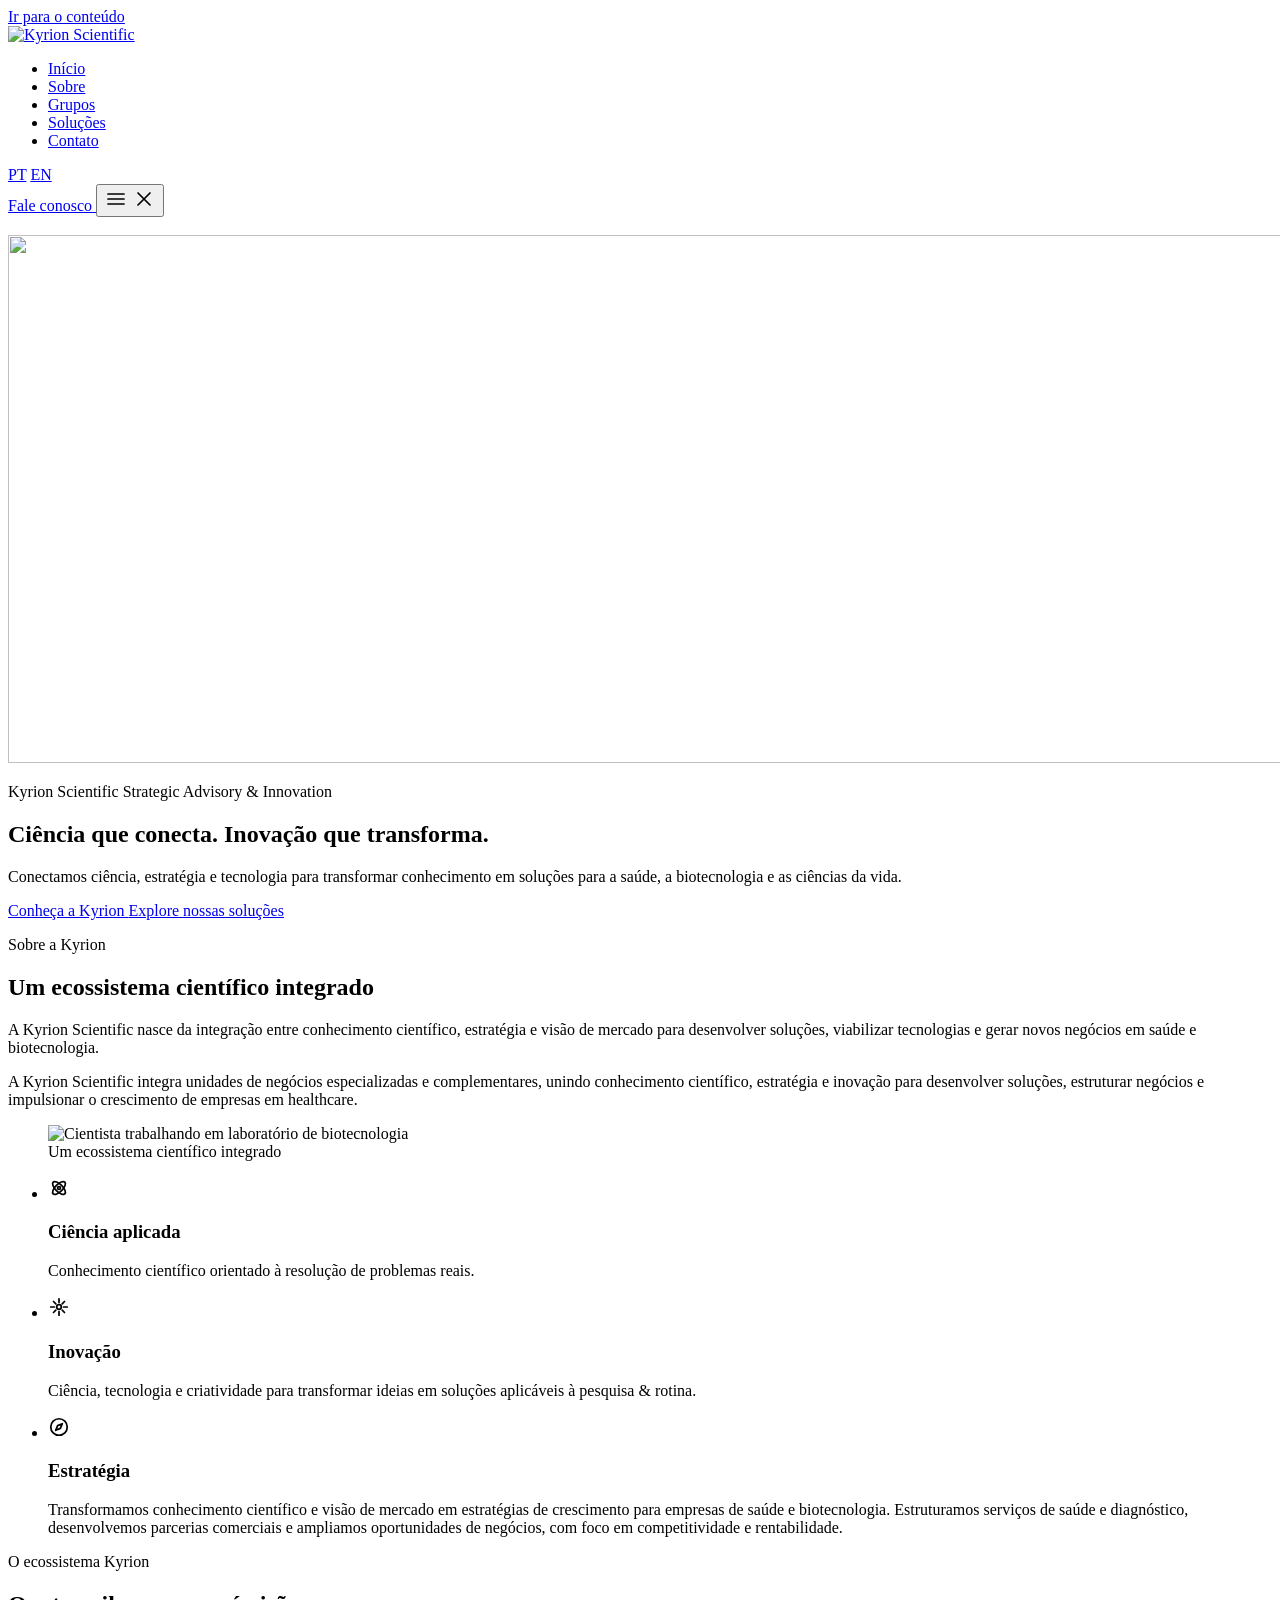
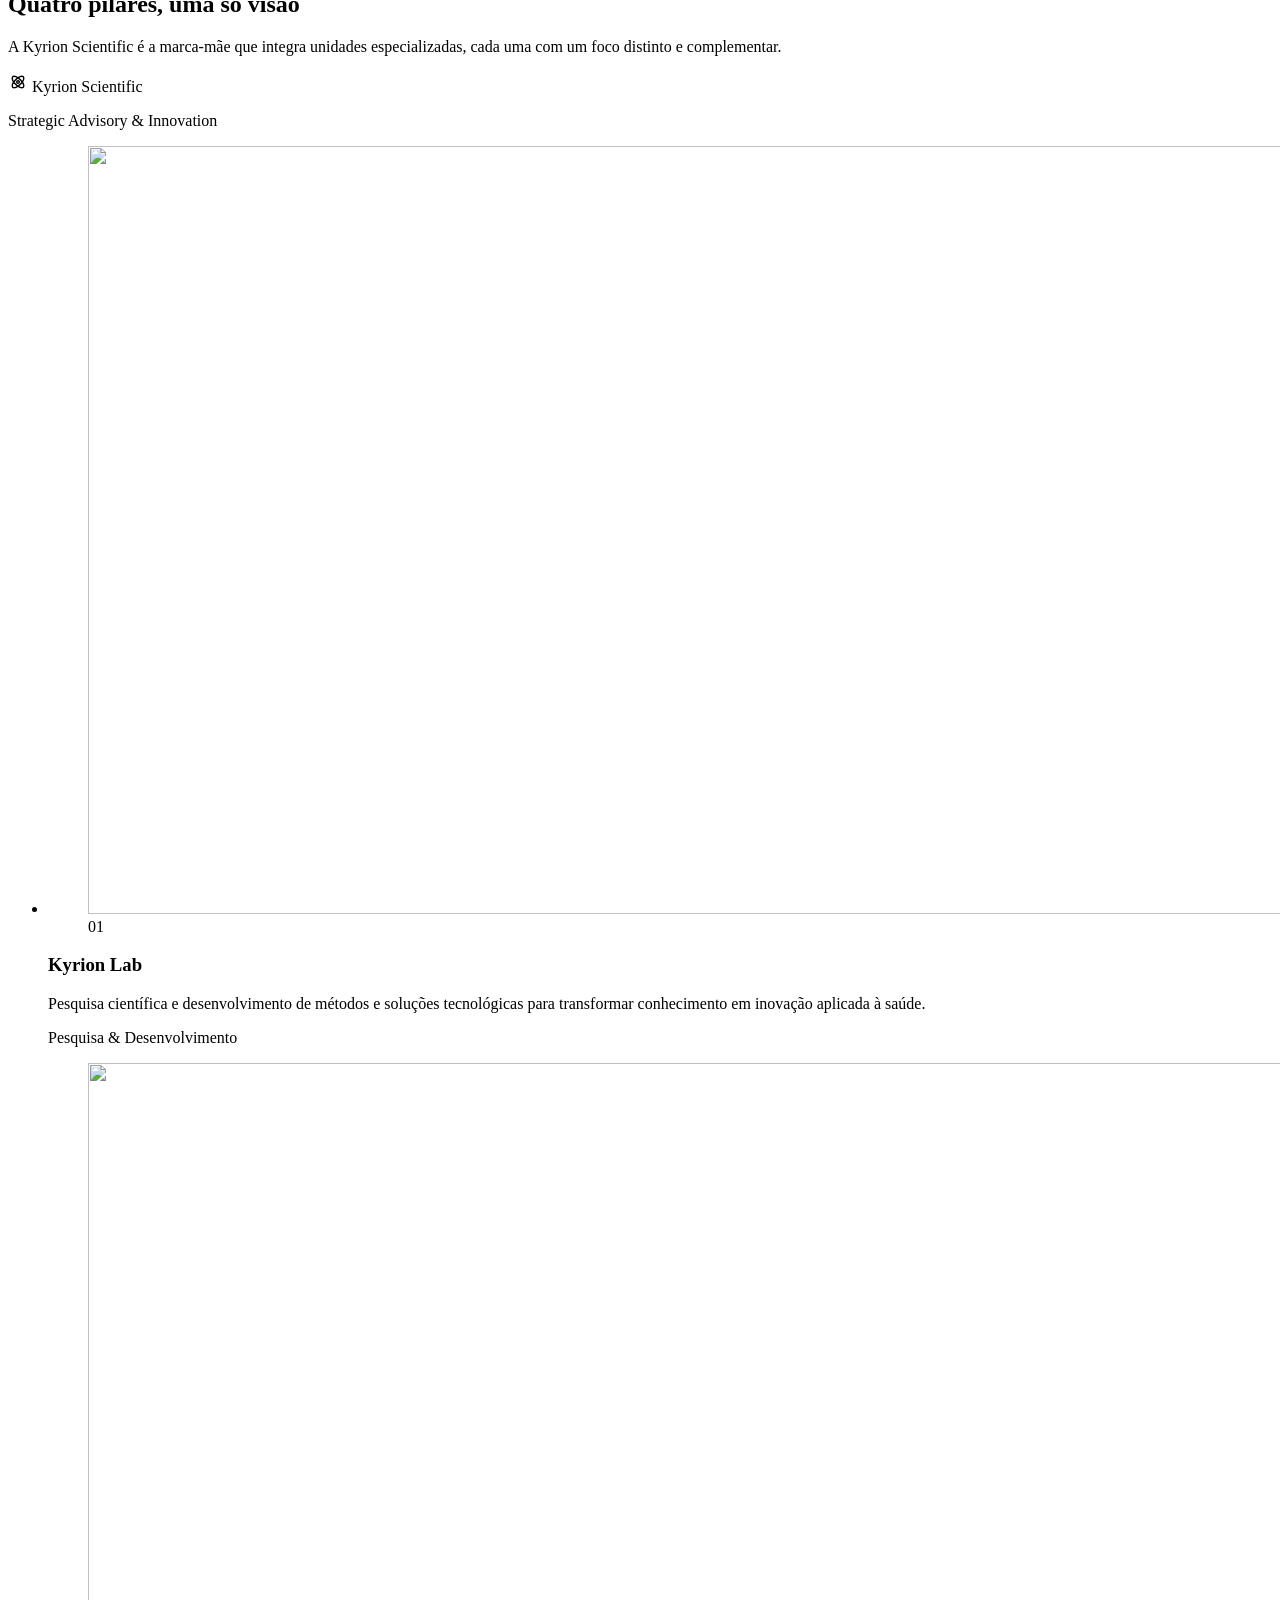
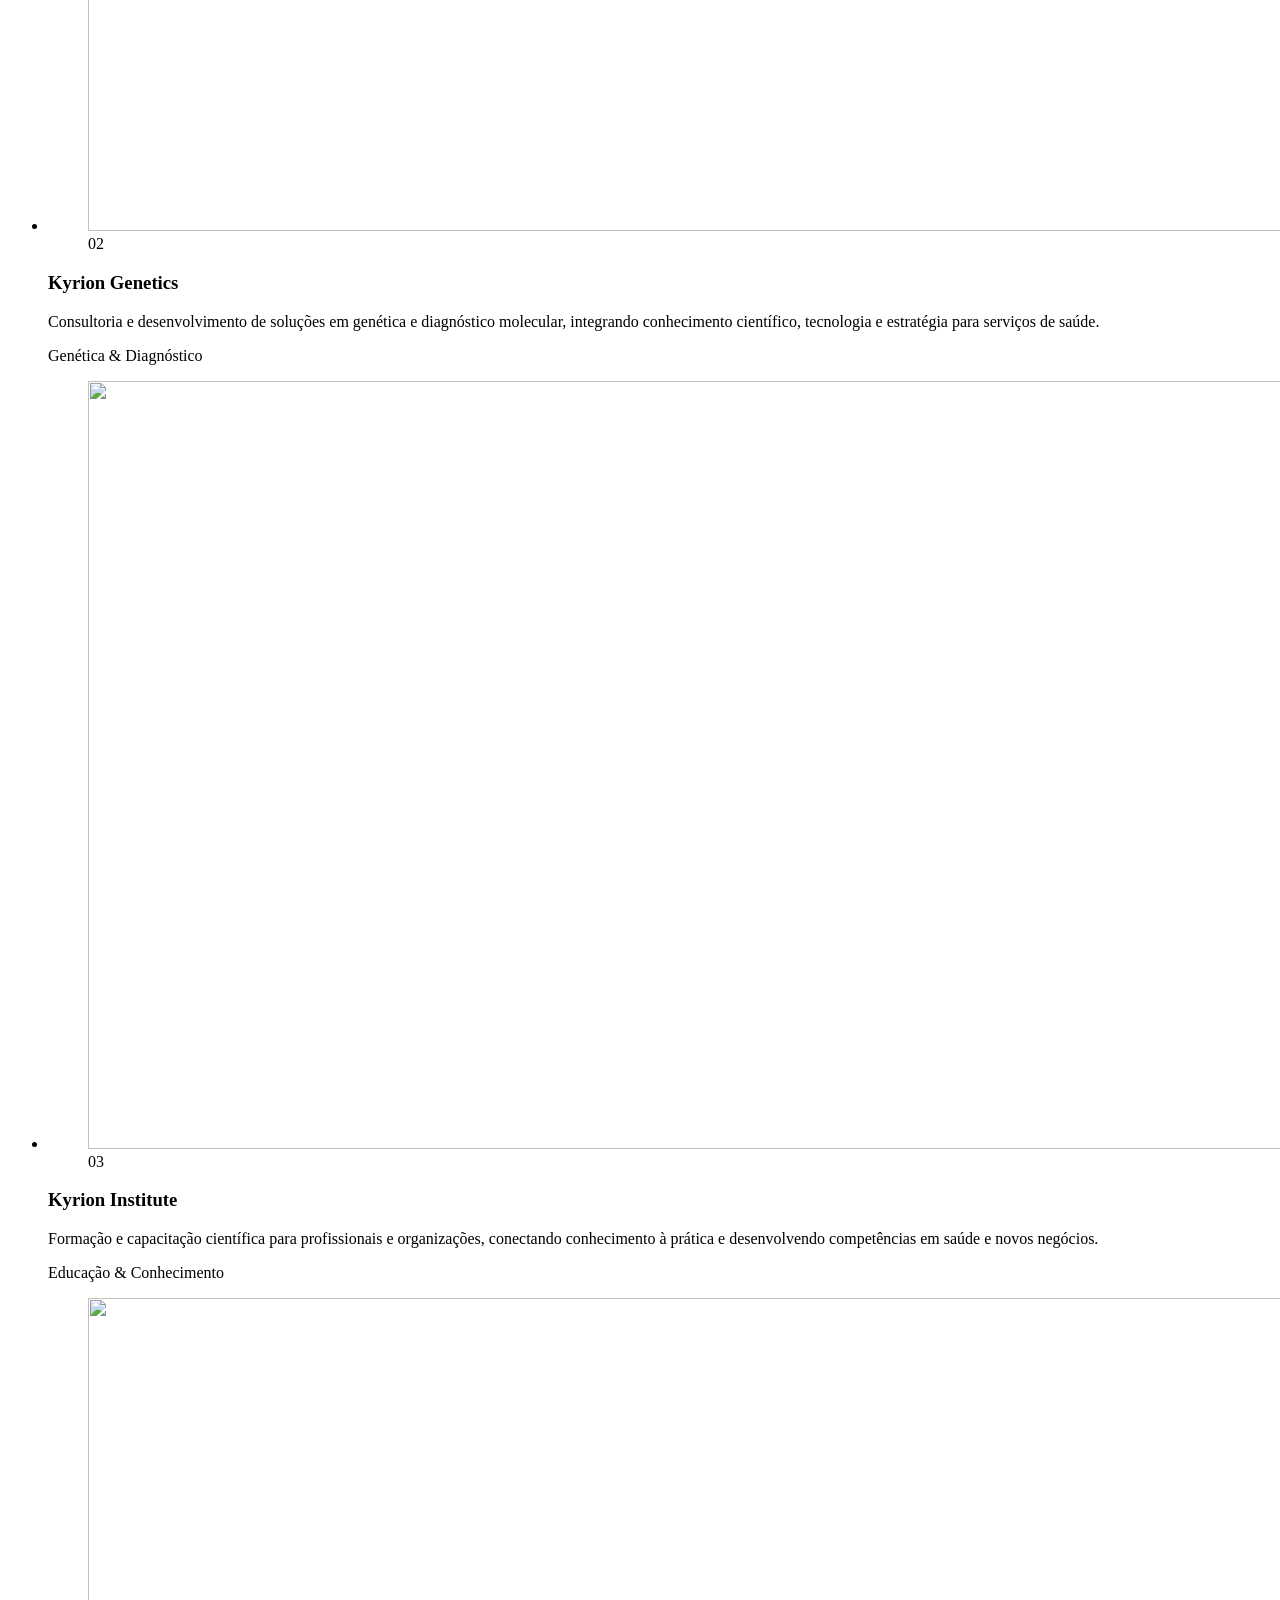
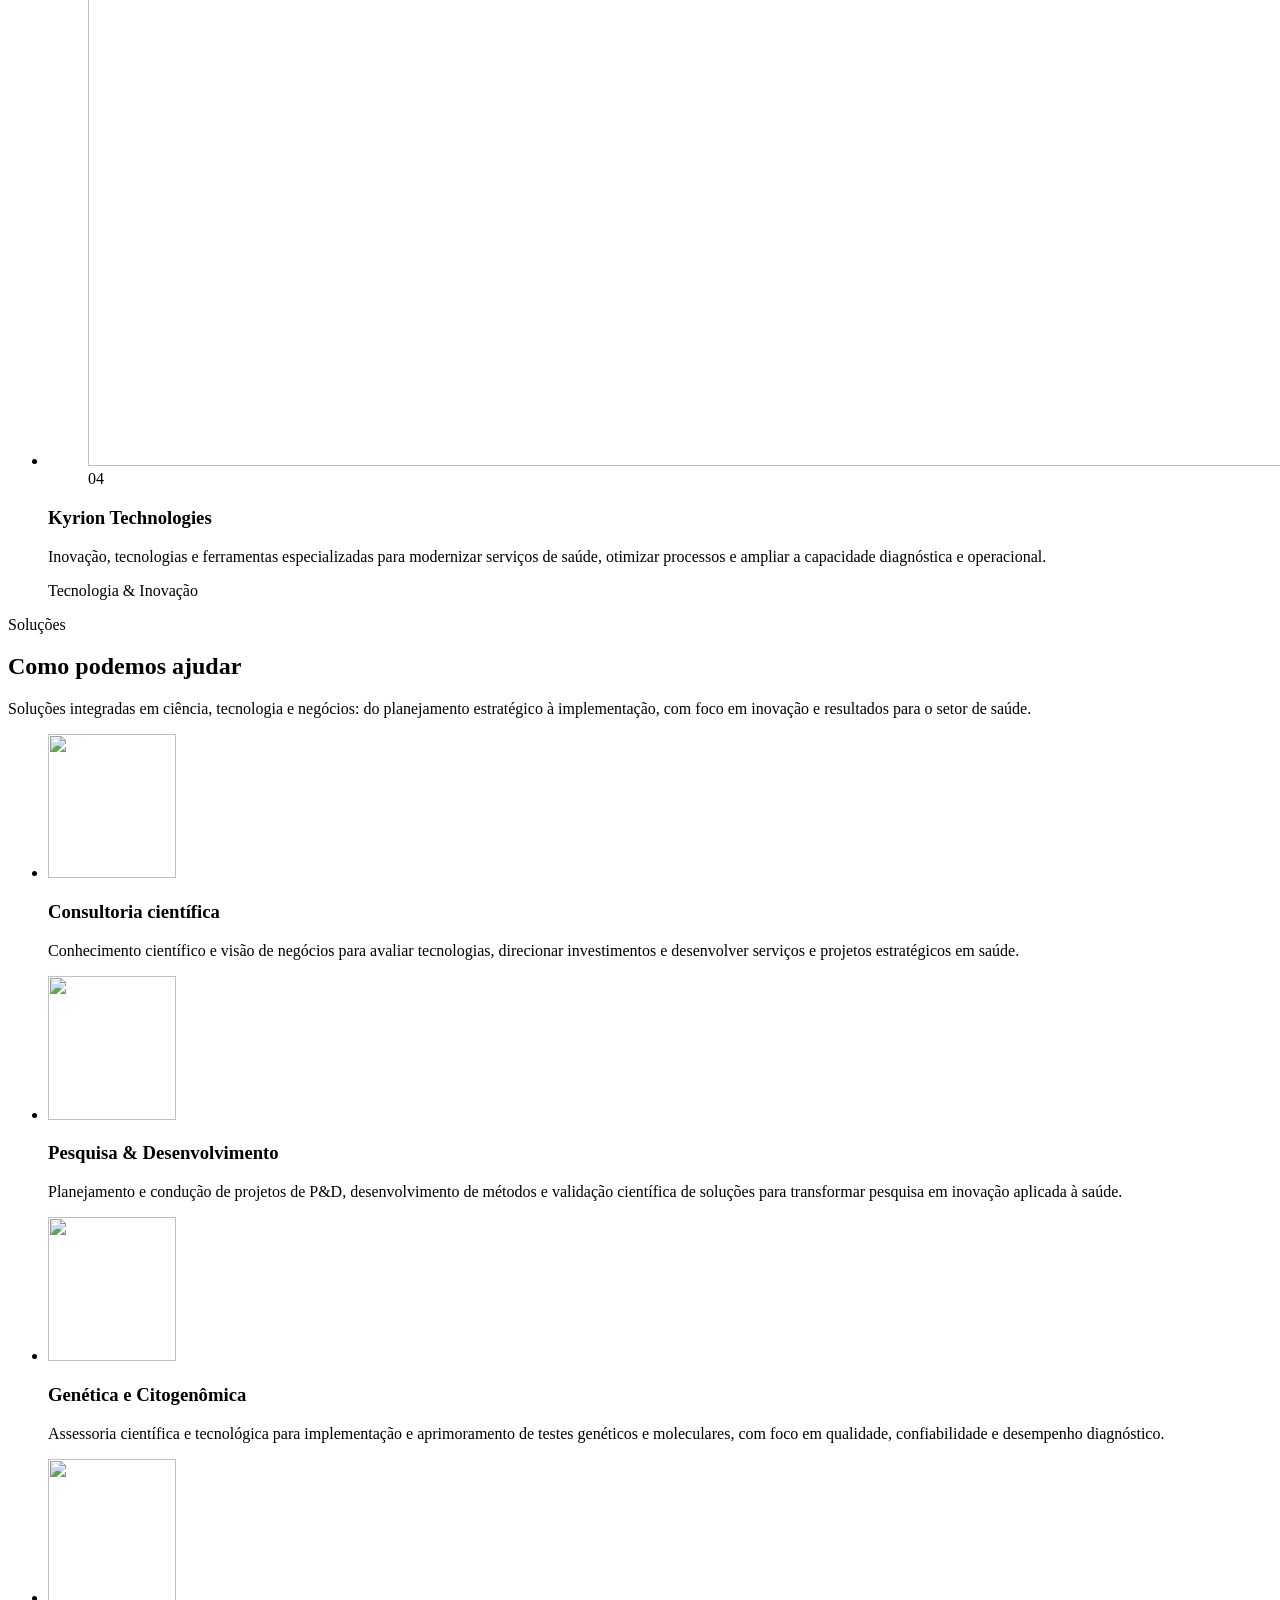
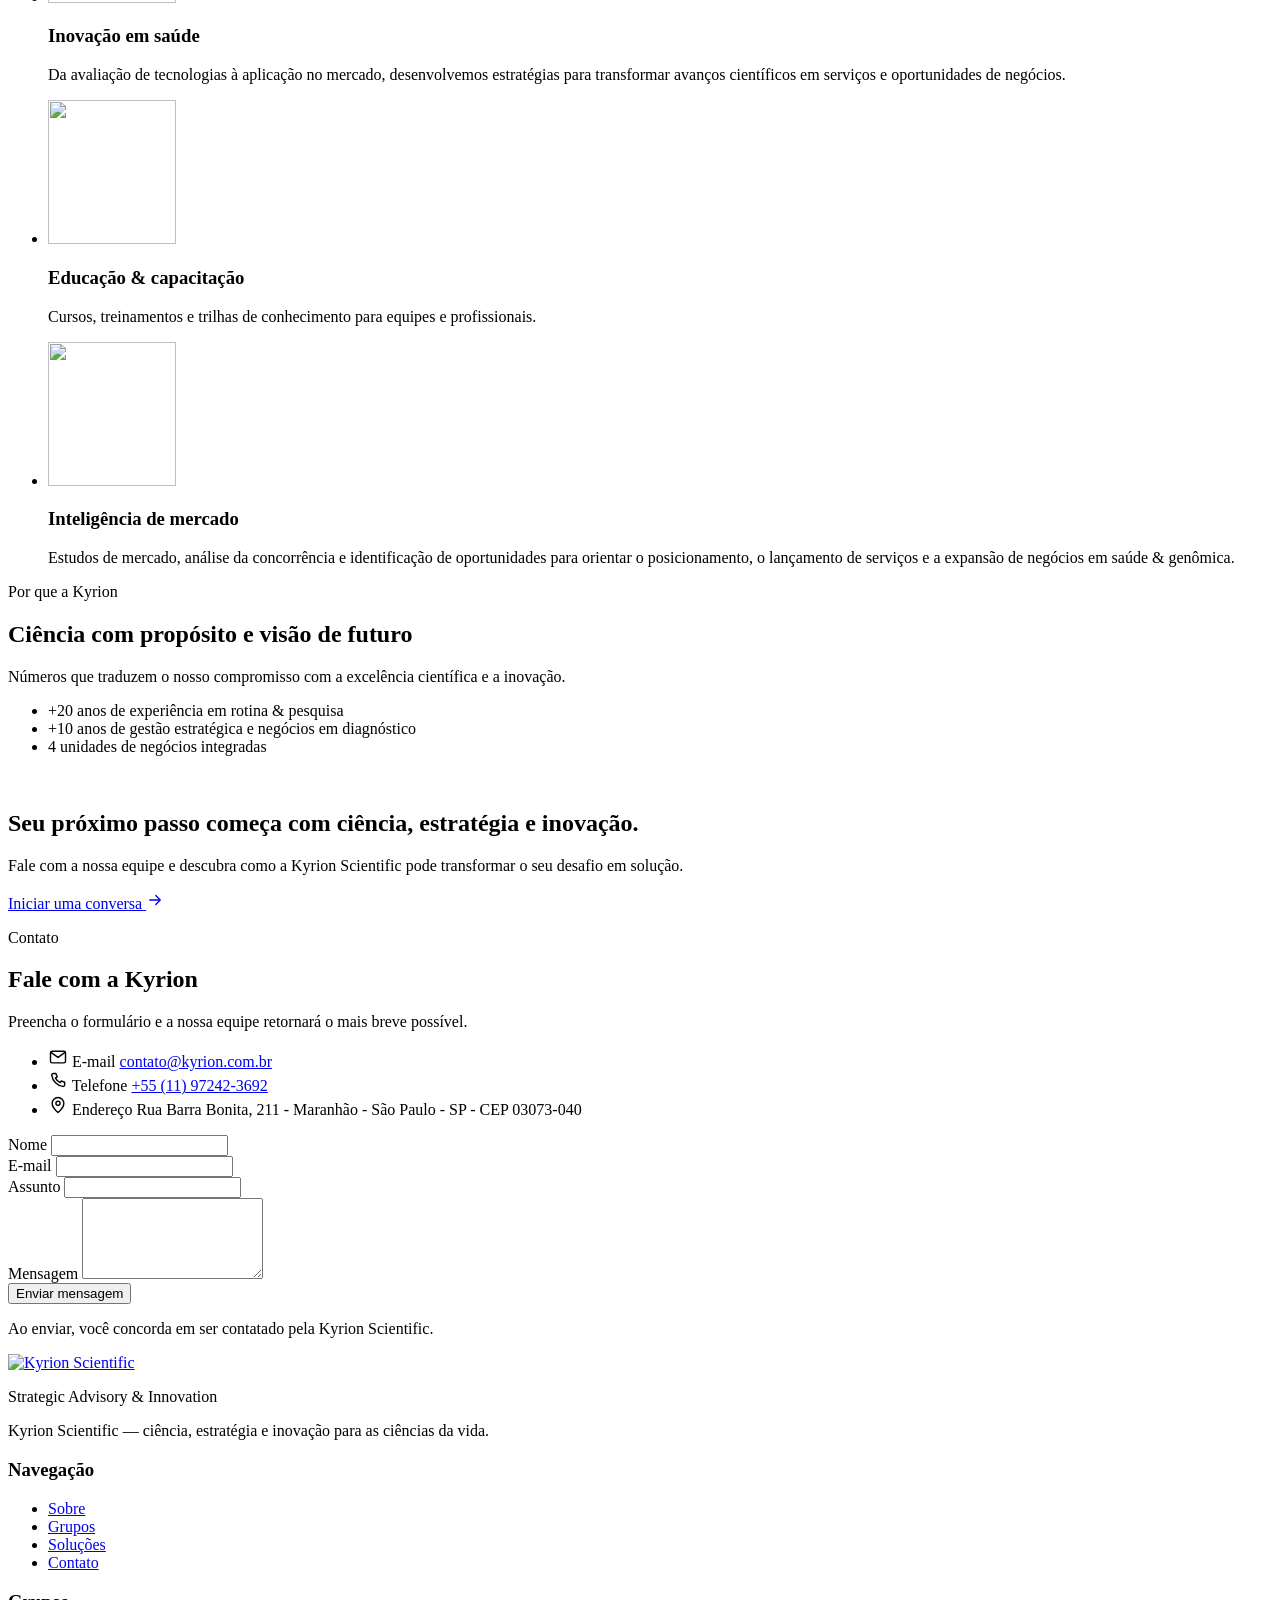
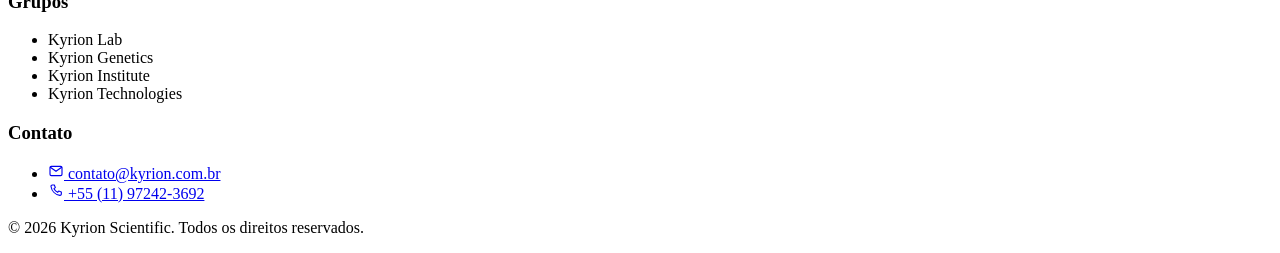
==== index.html @ 91485f8e "deploy: publica site compilado (2026-10-07 11:04)" ====
<!DOCTYPE html><html lang="pt-BR" class="no-js"> <head><meta charset="utf-8"><meta name="viewport" content="width=device-width, initial-scale=1"><title>Kyrion Scientific — Ciência que conecta. Inovação que transforma.</title><meta name="description" content="Conectamos ciência, estratégia e tecnologia para transformar conhecimento em soluções para a saúde, a biotecnologia e as ciências da vida."><link rel="canonical" href="https://jekroll.github.io/KYRIONWEBSITE/"><link rel="alternate" hreflang="pt-BR" href="https://jekroll.github.io/KYRIONWEBSITE/"><link rel="alternate" hreflang="en" href="https://jekroll.github.io/KYRIONWEBSITE/en/"><link rel="alternate" hreflang="x-default" href="https://jekroll.github.io/KYRIONWEBSITE/"><link rel="icon" type="image/svg+xml" href="/KYRIONWEBSITE/favicon.svg"><link rel="apple-touch-icon" href="/KYRIONWEBSITE/favicon.svg"><meta name="theme-color" content="#002c2d"><meta property="og:type" content="website"><meta property="og:site_name" content="Kyrion Scientific"><meta property="og:title" content="Kyrion Scientific — Ciência que conecta. Inovação que transforma."><meta property="og:description" content="Conectamos ciência, estratégia e tecnologia para transformar conhecimento em soluções para a saúde, a biotecnologia e as ciências da vida."><meta property="og:url" content="https://jekroll.github.io/KYRIONWEBSITE/"><meta property="og:locale" content="pt_BR"><meta property="og:image" content="https://jekroll.github.io/KYRIONWEBSITE/og-image.jpg"><meta name="twitter:card" content="summary_large_image"><meta name="twitter:title" content="Kyrion Scientific — Ciência que conecta. Inovação que transforma."><meta name="twitter:description" content="Conectamos ciência, estratégia e tecnologia para transformar conhecimento em soluções para a saúde, a biotecnologia e as ciências da vida."><script type="application/ld+json">{"@context":"https://schema.org","@type":"Organization","name":"Kyrion Scientific","description":"Conectamos ciência, estratégia e tecnologia para transformar conhecimento em soluções para a saúde, a biotecnologia e as ciências da vida.","url":"https://jekroll.github.io/KYRIONWEBSITE","slogan":"Ciência que conecta. Inovação que transforma."}</script><script>
      document.documentElement.classList.remove('no-js');
    </script><link rel="stylesheet" href="/KYRIONWEBSITE/_astro/index.CvIM89UT.css"></head> <body> <a class="skip-link" href="#main">Ir para o conteúdo</a>  <header class="site-header" id="site-header" data-header data-astro-cid-3ef6ksr2> <div class="site-header__inner container container--wide" data-astro-cid-3ef6ksr2> <a href="/KYRIONWEBSITE/" class="brand site-header__brand" aria-label="Kyrion Scientific — home" style="--brand-h:34px;--brand-w:126px" data-astro-cid-uaf52tac> <img src="/KYRIONWEBSITE/_astro/logo-new.gGyAkgk_.webp" srcset="/KYRIONWEBSITE/_astro/logo-new.gGyAkgk_.webp 1x, /KYRIONWEBSITE/_astro/logo-new.DoVqcS7O.png 1x" alt="Kyrion Scientific" width="126" height="34" decoding="async" loading="eager" data-astro-cid-uaf52tac> </a>  <nav class="site-nav" id="site-nav" data-nav aria-label="Início" data-astro-cid-3ef6ksr2> <ul class="site-nav__list" data-astro-cid-3ef6ksr2> <li data-astro-cid-3ef6ksr2> <a class="site-nav__link" href="/KYRIONWEBSITE/#inicio" data-nav-link data-astro-cid-3ef6ksr2>Início</a> </li><li data-astro-cid-3ef6ksr2> <a class="site-nav__link" href="/KYRIONWEBSITE/#sobre" data-nav-link data-astro-cid-3ef6ksr2>Sobre</a> </li><li data-astro-cid-3ef6ksr2> <a class="site-nav__link" href="/KYRIONWEBSITE/#grupos" data-nav-link data-astro-cid-3ef6ksr2>Grupos</a> </li><li data-astro-cid-3ef6ksr2> <a class="site-nav__link" href="/KYRIONWEBSITE/#solucoes" data-nav-link data-astro-cid-3ef6ksr2>Soluções</a> </li><li data-astro-cid-3ef6ksr2> <a class="site-nav__link" href="/KYRIONWEBSITE/#contato" data-nav-link data-astro-cid-3ef6ksr2>Contato</a> </li> </ul> </nav> <div class="site-header__actions" data-astro-cid-3ef6ksr2> <div class="lang" role="group" aria-label="Idioma" data-astro-cid-3ef6ksr2> <a class="lang__opt is-active" href="/KYRIONWEBSITE/" aria-current="true" hreflang="pt" data-astro-cid-3ef6ksr2>PT</a> <span class="lang__sep" aria-hidden="true" data-astro-cid-3ef6ksr2></span> <a class="lang__opt" href="/KYRIONWEBSITE/en/" hreflang="en" data-astro-cid-3ef6ksr2>EN</a> </div> <a class="btn btn--primary btn--sm site-header__cta" href="/KYRIONWEBSITE/#contato" data-astro-cid-3ef6ksr2> Fale conosco </a> <button class="site-header__toggle" type="button" data-menu-toggle aria-expanded="false" aria-controls="site-nav" aria-label="Abrir menu" data-astro-cid-3ef6ksr2> <span class="site-header__toggle-open" data-astro-cid-3ef6ksr2><svg class="icon" width="24" height="24" viewBox="0 0 24 24" fill="none" stroke="currentColor" stroke-width="1.7" stroke-linecap="round" stroke-linejoin="round" aria-hidden="true" focusable="false" data-astro-cid-4ckhetd2>             <path d="M4 7h16M4 12h16M4 17h16" data-astro-cid-4ckhetd2></path>   </svg> </span> <span class="site-header__toggle-close" data-astro-cid-3ef6ksr2><svg class="icon" width="24" height="24" viewBox="0 0 24 24" fill="none" stroke="currentColor" stroke-width="1.7" stroke-linecap="round" stroke-linejoin="round" aria-hidden="true" focusable="false" data-astro-cid-4ckhetd2>              <path d="M6 6l12 12M18 6 6 18" data-astro-cid-4ckhetd2></path>  </svg> </span> </button> </div> </div> </header> <div class="site-header__scrim" data-menu-scrim hidden data-astro-cid-3ef6ksr2></div>  <main id="main"> <section class="hero" id="inicio" aria-labelledby="hero-title" data-astro-cid-bbe6dxrz> <div class="hero__card" data-astro-cid-bbe6dxrz> <!-- Blurred copy of the same plate, so the padding blends seamlessly
         with the sharp, uncropped image. --> <div class="hero__backdrop" aria-hidden="true" data-astro-cid-bbe6dxrz> <img src="/KYRIONWEBSITE/_astro/hero-bg.C8MBA4jN.webp" alt="" loading="eager" decoding="async" data-astro-cid-bbe6dxrz> </div> <picture class="hero__photo" data-astro-cid-bbe6dxrz> <source srcset="/KYRIONWEBSITE/_astro/hero-bg.D-Uu-HRz.avif 1920w" type="image/avif" data-astro-cid-bbe6dxrz> <source srcset="/KYRIONWEBSITE/_astro/hero-bg.C8MBA4jN.webp 1920w" type="image/webp" data-astro-cid-bbe6dxrz> <img src="/KYRIONWEBSITE/_astro/hero-bg.DYgstmwq.jpg" srcset="/KYRIONWEBSITE/_astro/hero-bg.DYgstmwq.jpg 1920w, /KYRIONWEBSITE/_astro/hero-bg@2x.C8WDKdjT.jpg 2560w" sizes="100vw" width="1920" height="528" alt="" fetchpriority="high" decoding="async" aria-hidden="true" data-astro-cid-bbe6dxrz> </picture> <div class="hero__overlay" aria-hidden="true" data-astro-cid-bbe6dxrz></div> <div class="hero__inner" data-astro-cid-bbe6dxrz> <div class="hero__content-wrapper" data-astro-cid-bbe6dxrz> <div class="hero__content" data-astro-cid-bbe6dxrz> <p class="hero__eyebrow" data-astro-cid-bbe6dxrz> <span class="hero__brand" data-astro-cid-bbe6dxrz>Kyrion Scientific</span> <span class="hero__sub" data-astro-cid-bbe6dxrz>Strategic Advisory &amp; Innovation</span> </p> <h1 class="hero__title" id="hero-title" data-reveal data-astro-cid-bbe6dxrz> <span data-astro-cid-bbe6dxrz>Ciência que conecta.</span> <span data-astro-cid-bbe6dxrz>Inovação que transforma.</span> </h1> <p class="hero__lead" data-reveal style="--reveal-delay:90ms" data-astro-cid-bbe6dxrz>Conectamos ciência, estratégia e tecnologia para transformar conhecimento em soluções para a saúde, a biotecnologia e as ciências da vida.</p> <div class="hero__actions" data-reveal style="--reveal-delay:180ms" data-astro-cid-bbe6dxrz> <a class="btn btn--primary" href="/KYRIONWEBSITE/#sobre" data-astro-cid-bbe6dxrz> Conheça a Kyrion </a> <a class="btn btn--ghost" href="/KYRIONWEBSITE/#solucoes" data-astro-cid-bbe6dxrz> Explore nossas soluções </a> </div> </div> </div> </div> </div> </section>  <section class="section section--surface about" id="sobre" aria-labelledby="about-title" data-astro-cid-v2cbyr3p> <div class="container" data-astro-cid-v2cbyr3p> <div class="about__grid" data-astro-cid-v2cbyr3p> <div class="about__intro" data-reveal data-astro-cid-v2cbyr3p> <p class="kicker" data-astro-cid-v2cbyr3p>Sobre a Kyrion</p> <h2 id="about-title" data-astro-cid-v2cbyr3p>Um ecossistema científico integrado</h2> <p class="about__lead" data-astro-cid-v2cbyr3p>A Kyrion Scientific nasce da integração entre conhecimento científico, estratégia e visão de mercado para desenvolver soluções, viabilizar tecnologias e gerar novos negócios em saúde e biotecnologia.</p> <p class="about__body" data-astro-cid-v2cbyr3p>A Kyrion Scientific integra unidades de negócios especializadas e complementares, unindo conhecimento científico, estratégia e inovação para desenvolver soluções, estruturar negócios e impulsionar o crescimento de empresas em healthcare.</p> </div> <figure class="about__media" data-reveal style="--reveal-delay:100ms" data-astro-cid-v2cbyr3p> <picture data-astro-cid-v2cbyr3p> <source srcset="/KYRIONWEBSITE/_astro/about-lab.DQNUo1HB.webp" type="image/webp" data-astro-cid-v2cbyr3p> <img src="/KYRIONWEBSITE/_astro/about-lab.DrcKUUM2.jpg" alt="Cientista trabalhando em laboratório de biotecnologia" width="1200" height="896" loading="lazy" decoding="async" data-astro-cid-v2cbyr3p> </picture> <figcaption class="visually-hidden" data-astro-cid-v2cbyr3p>Um ecossistema científico integrado</figcaption> </figure> </div> <ul class="about__values" data-astro-cid-v2cbyr3p> <li class="about__card" data-reveal style="--reveal-delay:0ms" data-astro-cid-v2cbyr3p> <span class="about__chip" data-astro-cid-v2cbyr3p> <svg class="icon" width="22" height="22" viewBox="0 0 24 24" fill="none" stroke="currentColor" stroke-width="1.9" stroke-linecap="round" stroke-linejoin="round" aria-hidden="true" focusable="false" data-astro-cid-4ckhetd2>        <circle cx="12" cy="12" r="1.6" data-astro-cid-4ckhetd2></circle> <ellipse cx="12" cy="12" rx="9" ry="4" transform="rotate(45 12 12)" data-astro-cid-4ckhetd2></ellipse> <ellipse cx="12" cy="12" rx="9" ry="4" transform="rotate(-45 12 12)" data-astro-cid-4ckhetd2></ellipse>          </svg>  </span> <div class="about__card-body" data-astro-cid-v2cbyr3p> <h3 data-astro-cid-v2cbyr3p>Ciência aplicada</h3> <p data-astro-cid-v2cbyr3p>Conhecimento científico orientado à resolução de problemas reais.</p> </div> </li><li class="about__card" data-reveal style="--reveal-delay:90ms" data-astro-cid-v2cbyr3p> <span class="about__chip" data-astro-cid-v2cbyr3p> <svg class="icon" width="22" height="22" viewBox="0 0 24 24" fill="none" stroke="currentColor" stroke-width="1.9" stroke-linecap="round" stroke-linejoin="round" aria-hidden="true" focusable="false" data-astro-cid-4ckhetd2>         <path d="M12 3v4M12 17v4M3 12h4M17 12h4M6 6l2.5 2.5M15.5 15.5 18 18M18 6l-2.5 2.5M8.5 15.5 6 18" data-astro-cid-4ckhetd2></path> <circle cx="12" cy="12" r="2.5" data-astro-cid-4ckhetd2></circle>         </svg>  </span> <div class="about__card-body" data-astro-cid-v2cbyr3p> <h3 data-astro-cid-v2cbyr3p>Inovação</h3> <p data-astro-cid-v2cbyr3p>Ciência, tecnologia e criatividade para transformar ideias em soluções aplicáveis à pesquisa &amp; rotina.</p> </div> </li><li class="about__card" data-reveal style="--reveal-delay:180ms" data-astro-cid-v2cbyr3p> <span class="about__chip" data-astro-cid-v2cbyr3p> <svg class="icon" width="22" height="22" viewBox="0 0 24 24" fill="none" stroke="currentColor" stroke-width="1.9" stroke-linecap="round" stroke-linejoin="round" aria-hidden="true" focusable="false" data-astro-cid-4ckhetd2>  <circle cx="12" cy="12" r="9" data-astro-cid-4ckhetd2></circle> <path d="m15.6 8.4-2.1 5.1-5.1 2.1 2.1-5.1z" data-astro-cid-4ckhetd2></path>                </svg>  </span> <div class="about__card-body" data-astro-cid-v2cbyr3p> <h3 data-astro-cid-v2cbyr3p>Estratégia</h3> <p data-astro-cid-v2cbyr3p>Transformamos conhecimento científico e visão de mercado em estratégias de crescimento para empresas de saúde e biotecnologia. Estruturamos serviços de saúde e diagnóstico, desenvolvemos parcerias comerciais e ampliamos oportunidades de negócios, com foco em competitividade e rentabilidade.</p> </div> </li> </ul> </div> </section>  <section class="section ecosystem" id="grupos" aria-labelledby="ecosystem-title" data-astro-cid-yqvkyiml> <div class="container" data-astro-cid-yqvkyiml> <div class="section-head" data-reveal data-astro-cid-yqvkyiml> <p class="kicker" data-astro-cid-yqvkyiml>O ecossistema Kyrion</p> <h2 id="ecosystem-title" data-astro-cid-yqvkyiml>Quatro pilares, uma só visão</h2> <p data-astro-cid-yqvkyiml>A Kyrion Scientific é a marca-mãe que integra unidades especializadas, cada uma com um foco distinto e complementar.</p> </div> <div class="ecosystem__parent" data-reveal data-astro-cid-yqvkyiml> <span class="ecosystem__badge" data-astro-cid-yqvkyiml> <svg class="icon" width="20" height="20" viewBox="0 0 24 24" fill="none" stroke="currentColor" stroke-width="1.7" stroke-linecap="round" stroke-linejoin="round" aria-hidden="true" focusable="false" data-astro-cid-4ckhetd2>        <circle cx="12" cy="12" r="1.6" data-astro-cid-4ckhetd2></circle> <ellipse cx="12" cy="12" rx="9" ry="4" transform="rotate(45 12 12)" data-astro-cid-4ckhetd2></ellipse> <ellipse cx="12" cy="12" rx="9" ry="4" transform="rotate(-45 12 12)" data-astro-cid-4ckhetd2></ellipse>          </svg>  Kyrion Scientific </span> <p class="ecosystem__parent-text" data-astro-cid-yqvkyiml>Strategic Advisory &amp; Innovation</p> </div> <ul class="ecosystem__grid" data-astro-cid-yqvkyiml> <li class="ecosystem__item" data-accent="orange" data-reveal style="--reveal-delay:0ms" data-astro-cid-yqvkyiml> <article class="card ecosystem__card" data-astro-cid-yqvkyiml> <figure class="ecosystem__media" aria-hidden="true" data-astro-cid-yqvkyiml> <img src="/KYRIONWEBSITE/_astro/pillar-lab.C-nQlmTT.jpg" alt="" width="1376" height="768" loading="lazy" decoding="async" data-astro-cid-yqvkyiml> <span class="ecosystem__num" aria-hidden="true" data-astro-cid-yqvkyiml>01</span> </figure> <div class="ecosystem__body" data-astro-cid-yqvkyiml> <h3 data-astro-cid-yqvkyiml>Kyrion Lab</h3> <p data-astro-cid-yqvkyiml>Pesquisa científica e desenvolvimento de métodos e soluções tecnológicas para transformar conhecimento em inovação aplicada à saúde.</p> <span class="ecosystem__tag" data-astro-cid-yqvkyiml>Pesquisa &amp; Desenvolvimento</span> </div> </article> </li><li class="ecosystem__item" data-accent="periwinkle" data-reveal style="--reveal-delay:80ms" data-astro-cid-yqvkyiml> <article class="card ecosystem__card" data-astro-cid-yqvkyiml> <figure class="ecosystem__media" aria-hidden="true" data-astro-cid-yqvkyiml> <img src="/KYRIONWEBSITE/_astro/pillar-genetics.BRFj-R60.jpg" alt="" width="1376" height="768" loading="lazy" decoding="async" data-astro-cid-yqvkyiml> <span class="ecosystem__num" aria-hidden="true" data-astro-cid-yqvkyiml>02</span> </figure> <div class="ecosystem__body" data-astro-cid-yqvkyiml> <h3 data-astro-cid-yqvkyiml>Kyrion Genetics</h3> <p data-astro-cid-yqvkyiml>Consultoria e desenvolvimento de soluções em genética e diagnóstico molecular, integrando conhecimento científico, tecnologia e estratégia para serviços de saúde.</p> <span class="ecosystem__tag" data-astro-cid-yqvkyiml>Genética &amp; Diagnóstico</span> </div> </article> </li><li class="ecosystem__item" data-accent="lime" data-reveal style="--reveal-delay:160ms" data-astro-cid-yqvkyiml> <article class="card ecosystem__card" data-astro-cid-yqvkyiml> <figure class="ecosystem__media" aria-hidden="true" data-astro-cid-yqvkyiml> <img src="/KYRIONWEBSITE/_astro/pillar-institute.BL2FJ0N2.jpg" alt="" width="1376" height="768" loading="lazy" decoding="async" data-astro-cid-yqvkyiml> <span class="ecosystem__num" aria-hidden="true" data-astro-cid-yqvkyiml>03</span> </figure> <div class="ecosystem__body" data-astro-cid-yqvkyiml> <h3 data-astro-cid-yqvkyiml>Kyrion Institute</h3> <p data-astro-cid-yqvkyiml>Formação e capacitação científica para profissionais e organizações, conectando conhecimento à prática e desenvolvendo competências em saúde e novos negócios.</p> <span class="ecosystem__tag" data-astro-cid-yqvkyiml>Educação &amp; Conhecimento</span> </div> </article> </li><li class="ecosystem__item" data-accent="navy" data-reveal style="--reveal-delay:240ms" data-astro-cid-yqvkyiml> <article class="card ecosystem__card" data-astro-cid-yqvkyiml> <figure class="ecosystem__media" aria-hidden="true" data-astro-cid-yqvkyiml> <img src="/KYRIONWEBSITE/_astro/pillar-technologies.C7Kxhx0w.jpg" alt="" width="1376" height="768" loading="lazy" decoding="async" data-astro-cid-yqvkyiml> <span class="ecosystem__num" aria-hidden="true" data-astro-cid-yqvkyiml>04</span> </figure> <div class="ecosystem__body" data-astro-cid-yqvkyiml> <h3 data-astro-cid-yqvkyiml>Kyrion Technologies</h3> <p data-astro-cid-yqvkyiml>Inovação, tecnologias e ferramentas especializadas para modernizar serviços de saúde, otimizar processos e ampliar a capacidade diagnóstica e operacional.</p> <span class="ecosystem__tag" data-astro-cid-yqvkyiml>Tecnologia &amp; Inovação</span> </div> </article> </li> </ul> </div> </section>  <section class="section section--surface solutions" id="solucoes" aria-labelledby="solutions-title" data-astro-cid-vj7y5fzp> <div class="container" data-astro-cid-vj7y5fzp> <div class="section-head" data-reveal data-astro-cid-vj7y5fzp> <p class="kicker" data-astro-cid-vj7y5fzp>Soluções</p> <h2 id="solutions-title" data-astro-cid-vj7y5fzp>Como podemos ajudar</h2> <p data-astro-cid-vj7y5fzp>Soluções integradas em ciência, tecnologia e negócios: do planejamento estratégico à implementação, com foco em inovação e resultados para o setor de saúde.</p> </div> <ul class="grid grid--3 solutions__grid" data-astro-cid-vj7y5fzp> <li data-accent="orange" data-reveal style="--reveal-delay:0ms" data-astro-cid-vj7y5fzp> <article class="card solutions__card" data-astro-cid-vj7y5fzp> <img class="solutions__tile" src="/KYRIONWEBSITE/_astro/consultoria.Cqw3ckSS.webp" alt="" width="128" height="144" loading="lazy" decoding="async" aria-hidden="true" data-astro-cid-vj7y5fzp> <h3 data-astro-cid-vj7y5fzp>Consultoria científica</h3> <p data-astro-cid-vj7y5fzp>Conhecimento científico e visão de negócios para avaliar tecnologias, direcionar investimentos e desenvolver serviços e projetos estratégicos em saúde.</p> </article> </li><li data-accent="periwinkle" data-reveal style="--reveal-delay:70ms" data-astro-cid-vj7y5fzp> <article class="card solutions__card" data-astro-cid-vj7y5fzp> <img class="solutions__tile" src="/KYRIONWEBSITE/_astro/pesquisa.BmiKWcl9.webp" alt="" width="128" height="144" loading="lazy" decoding="async" aria-hidden="true" data-astro-cid-vj7y5fzp> <h3 data-astro-cid-vj7y5fzp>Pesquisa &amp; Desenvolvimento</h3> <p data-astro-cid-vj7y5fzp>Planejamento e condução de projetos de P&amp;D, desenvolvimento de métodos e validação científica de soluções para transformar pesquisa em inovação aplicada à saúde.</p> </article> </li><li data-accent="lime" data-reveal style="--reveal-delay:140ms" data-astro-cid-vj7y5fzp> <article class="card solutions__card" data-astro-cid-vj7y5fzp> <img class="solutions__tile" src="/KYRIONWEBSITE/_astro/diagnostico.CxVU6_EM.webp" alt="" width="128" height="144" loading="lazy" decoding="async" aria-hidden="true" data-astro-cid-vj7y5fzp> <h3 data-astro-cid-vj7y5fzp>Genética e Citogenômica</h3> <p data-astro-cid-vj7y5fzp>Assessoria científica e tecnológica para implementação e aprimoramento de testes genéticos e moleculares, com foco em qualidade, confiabilidade e desempenho diagnóstico.</p> </article> </li><li data-accent="navy" data-reveal style="--reveal-delay:210ms" data-astro-cid-vj7y5fzp> <article class="card solutions__card" data-astro-cid-vj7y5fzp> <img class="solutions__tile" src="/KYRIONWEBSITE/_astro/biotech.B4dVZGqE.webp" alt="" width="128" height="144" loading="lazy" decoding="async" aria-hidden="true" data-astro-cid-vj7y5fzp> <h3 data-astro-cid-vj7y5fzp>Inovação em saúde</h3> <p data-astro-cid-vj7y5fzp>Da avaliação de tecnologias à aplicação no mercado, desenvolvemos estratégias para transformar avanços científicos em serviços e oportunidades de negócios.</p> </article> </li><li data-accent="orange" data-reveal style="--reveal-delay:280ms" data-astro-cid-vj7y5fzp> <article class="card solutions__card" data-astro-cid-vj7y5fzp> <img class="solutions__tile" src="/KYRIONWEBSITE/_astro/educacao.DjyEGRSN.webp" alt="" width="128" height="144" loading="lazy" decoding="async" aria-hidden="true" data-astro-cid-vj7y5fzp> <h3 data-astro-cid-vj7y5fzp>Educação &amp; capacitação</h3> <p data-astro-cid-vj7y5fzp>Cursos, treinamentos e trilhas de conhecimento para equipes e profissionais.</p> </article> </li><li data-accent="periwinkle" data-reveal style="--reveal-delay:350ms" data-astro-cid-vj7y5fzp> <article class="card solutions__card" data-astro-cid-vj7y5fzp> <img class="solutions__tile" src="/KYRIONWEBSITE/_astro/tecnologia.T-dvYS2X.webp" alt="" width="128" height="144" loading="lazy" decoding="async" aria-hidden="true" data-astro-cid-vj7y5fzp> <h3 data-astro-cid-vj7y5fzp>Inteligência de mercado</h3> <p data-astro-cid-vj7y5fzp>Estudos de mercado, análise da concorrência e identificação de oportunidades para orientar o posicionamento, o lançamento de serviços e a expansão de negócios em saúde &amp; genômica.</p> </article> </li> </ul> </div> </section>  <section class="section--navy stats" aria-labelledby="stats-title" data-astro-cid-bhxv2qxz> <div class="container stats__inner" data-astro-cid-bhxv2qxz> <div class="stats__head" data-reveal data-astro-cid-bhxv2qxz> <p class="kicker" data-astro-cid-bhxv2qxz>Por que a Kyrion</p> <h2 id="stats-title" data-astro-cid-bhxv2qxz>Ciência com propósito e visão de futuro</h2> <p class="stats__sub" data-astro-cid-bhxv2qxz>Números que traduzem o nosso compromisso com a excelência científica e a inovação.</p> </div> <ul class="stats__list" data-astro-cid-bhxv2qxz> <li class="stats__item" data-reveal style="--reveal-delay:0ms" data-astro-cid-bhxv2qxz> <span class="stats__value" data-count-to="+20" data-astro-cid-bhxv2qxz>+20</span> <span class="stats__label" data-astro-cid-bhxv2qxz>anos de experiência em rotina &amp; pesquisa</span> </li><li class="stats__item" data-reveal style="--reveal-delay:80ms" data-astro-cid-bhxv2qxz> <span class="stats__value" data-count-to="+10" data-astro-cid-bhxv2qxz>+10</span> <span class="stats__label" data-astro-cid-bhxv2qxz>anos de gestão estratégica e negócios em diagnóstico</span> </li><li class="stats__item" data-reveal style="--reveal-delay:160ms" data-astro-cid-bhxv2qxz> <span class="stats__value" data-count-to="4" data-astro-cid-bhxv2qxz>4</span> <span class="stats__label" data-astro-cid-bhxv2qxz>unidades de negócios integradas</span> </li> </ul> </div> </section>  <section class="cta" aria-labelledby="cta-title" data-astro-cid-kokrr3jq> <div class="container" data-astro-cid-kokrr3jq> <div class="cta__panel" data-reveal data-astro-cid-kokrr3jq> <picture class="cta__bg" aria-hidden="true" data-astro-cid-kokrr3jq> <source srcset="/KYRIONWEBSITE/_astro/cta-band.CKwu-W7B.webp" type="image/webp" data-astro-cid-kokrr3jq> <img src="/KYRIONWEBSITE/_astro/cta-band.BWLTZXnr.jpg" alt="" loading="lazy" decoding="async" data-astro-cid-kokrr3jq> </picture> <div class="cta__scrim" aria-hidden="true" data-astro-cid-kokrr3jq></div> <div class="cta__body" data-astro-cid-kokrr3jq> <h2 id="cta-title" data-astro-cid-kokrr3jq>Seu próximo passo começa com ciência, estratégia e inovação.</h2> <p data-astro-cid-kokrr3jq>Fale com a nossa equipe e descubra como a Kyrion Scientific pode transformar o seu desafio em solução.</p> </div> <a class="btn btn--primary cta__btn" href="/KYRIONWEBSITE/#contato" data-astro-cid-kokrr3jq> Iniciar uma conversa <svg class="icon" width="18" height="18" viewBox="0 0 24 24" fill="none" stroke="currentColor" stroke-width="1.7" stroke-linecap="round" stroke-linejoin="round" aria-hidden="true" focusable="false" data-astro-cid-4ckhetd2>             <path d="M5 12h13" data-astro-cid-4ckhetd2></path> <path d="m13 6 6 6-6 6" data-astro-cid-4ckhetd2></path>     </svg>  </a> </div> </div> </section>  <section class="section section--surface contact" id="contato" aria-labelledby="contact-title" data-astro-cid-xmivup5a> <div class="container contact__grid" data-astro-cid-xmivup5a> <div class="contact__intro" data-reveal data-astro-cid-xmivup5a> <p class="kicker" data-astro-cid-xmivup5a>Contato</p> <h2 id="contact-title" data-astro-cid-xmivup5a>Fale com a Kyrion</h2> <p class="contact__text" data-astro-cid-xmivup5a>Preencha o formulário e a nossa equipe retornará o mais breve possível.</p> <ul class="contact__list" data-astro-cid-xmivup5a> <li data-astro-cid-xmivup5a> <span class="contact__ico" data-astro-cid-xmivup5a><svg class="icon" width="20" height="20" viewBox="0 0 24 24" fill="none" stroke="currentColor" stroke-width="1.7" stroke-linecap="round" stroke-linejoin="round" aria-hidden="true" focusable="false" data-astro-cid-4ckhetd2>          <rect x="3" y="5" width="18" height="14" rx="2" data-astro-cid-4ckhetd2></rect> <path d="m3.5 6.5 8.5 6 8.5-6" data-astro-cid-4ckhetd2></path>        </svg> </span> <span data-astro-cid-xmivup5a> <span class="contact__label" data-astro-cid-xmivup5a>E-mail</span> <a href="mailto:contato@kyrion.com.br" data-astro-cid-xmivup5a>contato@kyrion.com.br</a> </span> </li> <li data-astro-cid-xmivup5a> <span class="contact__ico" data-astro-cid-xmivup5a><svg class="icon" width="20" height="20" viewBox="0 0 24 24" fill="none" stroke="currentColor" stroke-width="1.7" stroke-linecap="round" stroke-linejoin="round" aria-hidden="true" focusable="false" data-astro-cid-4ckhetd2>          <path d="M6.5 3h3l1.5 4-2 1.5a12 12 0 0 0 5.5 5.5L16 12l4 1.5v3a2 2 0 0 1-2.2 2A16 16 0 0 1 4.5 5.2 2 2 0 0 1 6.5 3z" data-astro-cid-4ckhetd2></path>      </svg> </span> <span data-astro-cid-xmivup5a> <span class="contact__label" data-astro-cid-xmivup5a>Telefone</span> <a href="tel:+5511972423692" data-astro-cid-xmivup5a>+55 (11) 97242-3692</a> </span> </li> <li data-astro-cid-xmivup5a> <span class="contact__ico" data-astro-cid-xmivup5a><svg class="icon" width="20" height="20" viewBox="0 0 24 24" fill="none" stroke="currentColor" stroke-width="1.7" stroke-linecap="round" stroke-linejoin="round" aria-hidden="true" focusable="false" data-astro-cid-4ckhetd2>            <path d="M12 21s7-5.6 7-11a7 7 0 1 0-14 0c0 5.4 7 11 7 11z" data-astro-cid-4ckhetd2></path> <circle cx="12" cy="10" r="2.5" data-astro-cid-4ckhetd2></circle>      </svg> </span> <span data-astro-cid-xmivup5a> <span class="contact__label" data-astro-cid-xmivup5a>Endereço</span> <span data-astro-cid-xmivup5a>Rua Barra Bonita, 211 - Maranhão - São Paulo - SP - CEP 03073-040</span> </span> </li> </ul> </div> <form class="contact__form" data-contact-form novalidate data-reveal style="--reveal-delay:100ms" data-astro-cid-xmivup5a> <div class="field" data-astro-cid-xmivup5a> <label for="cf-name" data-astro-cid-xmivup5a>Nome</label> <input id="cf-name" name="name" type="text" autocomplete="name" required data-astro-cid-xmivup5a> </div> <div class="field" data-astro-cid-xmivup5a> <label for="cf-email" data-astro-cid-xmivup5a>E-mail</label> <input id="cf-email" name="email" type="email" autocomplete="email" required data-astro-cid-xmivup5a> </div> <div class="field" data-astro-cid-xmivup5a> <label for="cf-subject" data-astro-cid-xmivup5a>Assunto</label> <input id="cf-subject" name="subject" type="text" data-astro-cid-xmivup5a> </div> <div class="field field--full" data-astro-cid-xmivup5a> <label for="cf-message" data-astro-cid-xmivup5a>Mensagem</label> <textarea id="cf-message" name="message" rows="5" required data-astro-cid-xmivup5a></textarea> </div> <div class="contact__submit field--full" data-astro-cid-xmivup5a> <button class="btn btn--primary" type="submit" data-astro-cid-xmivup5a>Enviar mensagem</button> <p class="contact__form-note" data-astro-cid-xmivup5a>Ao enviar, você concorda em ser contatado pela Kyrion Scientific.</p> </div> </form> </div> </section>  </main> <footer class="footer section--dark" data-astro-cid-sz7xmlte> <div class="container footer__inner" data-astro-cid-sz7xmlte> <div class="footer__brand" data-astro-cid-sz7xmlte> <a href="/KYRIONWEBSITE/" class="brand" aria-label="Kyrion Scientific — home" style="--brand-h:38px;--brand-w:141px" data-astro-cid-uaf52tac> <img src="/KYRIONWEBSITE/_astro/logo-new.gGyAkgk_.webp" srcset="/KYRIONWEBSITE/_astro/logo-new.gGyAkgk_.webp 1x, /KYRIONWEBSITE/_astro/logo-new.DoVqcS7O.png 1x" alt="Kyrion Scientific" width="141" height="38" decoding="async" loading="eager" data-astro-cid-uaf52tac> </a>  <p class="footer__tagline" data-astro-cid-sz7xmlte>Strategic Advisory &amp; Innovation</p> <p class="footer__about" data-astro-cid-sz7xmlte>Kyrion Scientific — ciência, estratégia e inovação para as ciências da vida.</p> </div> <nav class="footer__col" aria-label="Navegação" data-astro-cid-sz7xmlte> <h3 data-astro-cid-sz7xmlte>Navegação</h3> <ul data-astro-cid-sz7xmlte> <li data-astro-cid-sz7xmlte><a href="/KYRIONWEBSITE/#sobre" data-astro-cid-sz7xmlte>Sobre</a></li><li data-astro-cid-sz7xmlte><a href="/KYRIONWEBSITE/#grupos" data-astro-cid-sz7xmlte>Grupos</a></li><li data-astro-cid-sz7xmlte><a href="/KYRIONWEBSITE/#solucoes" data-astro-cid-sz7xmlte>Soluções</a></li><li data-astro-cid-sz7xmlte><a href="/KYRIONWEBSITE/#contato" data-astro-cid-sz7xmlte>Contato</a></li> </ul> </nav> <div class="footer__col" data-astro-cid-sz7xmlte> <h3 data-astro-cid-sz7xmlte>Grupos</h3> <ul data-astro-cid-sz7xmlte> <li data-astro-cid-sz7xmlte><span data-astro-cid-sz7xmlte>Kyrion Lab</span></li><li data-astro-cid-sz7xmlte><span data-astro-cid-sz7xmlte>Kyrion Genetics</span></li><li data-astro-cid-sz7xmlte><span data-astro-cid-sz7xmlte>Kyrion Institute</span></li><li data-astro-cid-sz7xmlte><span data-astro-cid-sz7xmlte>Kyrion Technologies</span></li> </ul> </div> <div class="footer__col" data-astro-cid-sz7xmlte> <h3 data-astro-cid-sz7xmlte>Contato</h3> <ul data-astro-cid-sz7xmlte> <li data-astro-cid-sz7xmlte> <a href="mailto:contato@kyrion.com.br" data-astro-cid-sz7xmlte> <svg class="icon" width="16" height="16" viewBox="0 0 24 24" fill="none" stroke="currentColor" stroke-width="1.7" stroke-linecap="round" stroke-linejoin="round" aria-hidden="true" focusable="false" data-astro-cid-4ckhetd2>          <rect x="3" y="5" width="18" height="14" rx="2" data-astro-cid-4ckhetd2></rect> <path d="m3.5 6.5 8.5 6 8.5-6" data-astro-cid-4ckhetd2></path>        </svg>  contato@kyrion.com.br </a> </li> <li data-astro-cid-sz7xmlte> <a href="tel:+5511972423692" data-astro-cid-sz7xmlte> <svg class="icon" width="16" height="16" viewBox="0 0 24 24" fill="none" stroke="currentColor" stroke-width="1.7" stroke-linecap="round" stroke-linejoin="round" aria-hidden="true" focusable="false" data-astro-cid-4ckhetd2>          <path d="M6.5 3h3l1.5 4-2 1.5a12 12 0 0 0 5.5 5.5L16 12l4 1.5v3a2 2 0 0 1-2.2 2A16 16 0 0 1 4.5 5.2 2 2 0 0 1 6.5 3z" data-astro-cid-4ckhetd2></path>      </svg>  +55 (11) 97242-3692 </a> </li> </ul> </div> </div> <div class="container footer__bottom" data-astro-cid-sz7xmlte> <p data-astro-cid-sz7xmlte>© 2026 Kyrion Scientific. Todos os direitos reservados.</p> </div> </footer>   <script type="module">const l=document.querySelector("[data-header]"),s=document.querySelector("[data-menu-toggle]"),g=document.querySelector("[data-nav]"),o=document.querySelector("[data-menu-scrim]"),w=Array.from(document.querySelectorAll("[data-nav-link]")),y=window.matchMedia("(prefers-reduced-motion: reduce)").matches;function E(){l&&l.classList.toggle("is-scrolled",window.scrollY>24)}E();window.addEventListener("scroll",E,{passive:!0});function i(e){!g||!s||!o||(g.classList.toggle("is-open",e),l?.classList.toggle("is-open",e),s.setAttribute("aria-expanded",String(e)),s.setAttribute("aria-label",e?"Fechar menu":"Abrir menu"),document.body.classList.toggle("is-locked",e),e?(o.hidden=!1,requestAnimationFrame(()=>o.classList.add("is-visible"))):(o.classList.remove("is-visible"),window.setTimeout(()=>{o.hidden=!0},300)))}s?.addEventListener("click",()=>{i(s.getAttribute("aria-expanded")!=="true")});o?.addEventListener("click",()=>i(!1));document.addEventListener("keydown",e=>{e.key==="Escape"&&i(!1)});w.forEach(e=>{e.addEventListener("click",()=>i(!1))});window.matchMedia("(min-width: 901px)").addEventListener("change",e=>{e.matches&&i(!1)});const h=Array.from(document.querySelectorAll("section[id]"));if("IntersectionObserver"in window&&h.length){const e=new IntersectionObserver(t=>{t.forEach(n=>{if(!n.isIntersecting)return;const r=`#${n.target.id}`;w.forEach(a=>{const c=a.getAttribute("href")?.endsWith(r)??!1;a.classList.toggle("is-active",c)})})},{rootMargin:"-45% 0px -50% 0px",threshold:0});h.forEach(t=>e.observe(t))}const v=Array.from(document.querySelectorAll("[data-reveal]"));if(y||!("IntersectionObserver"in window))v.forEach(e=>e.classList.add("is-visible"));else{const e=new IntersectionObserver((t,n)=>{t.forEach(r=>{r.isIntersecting&&(r.target.classList.add("is-visible"),n.unobserve(r.target))})},{rootMargin:"0px 0px -8% 0px",threshold:.12});v.forEach(t=>e.observe(t))}const b=Array.from(document.querySelectorAll("[data-count-to]"));function S(e){const n=(e.dataset.countTo??e.textContent??"").match(/^(\D*)(\d+)(\D*)$/);if(!n)return;const[,r,a,c]=n,u=Number(a);if(y||!Number.isFinite(u))return;const p=1100,A=performance.now();e.textContent=`${r}0${c}`;const m=L=>{const f=Math.min((L-A)/p,1),x=1-Math.pow(1-f,3);e.textContent=`${r}${Math.round(u*x)}${c}`,f<1&&requestAnimationFrame(m)};requestAnimationFrame(m)}if(b.length&&"IntersectionObserver"in window){const e=new IntersectionObserver((t,n)=>{t.forEach(r=>{r.isIntersecting&&(S(r.target),n.unobserve(r.target))})},{threshold:.6});b.forEach(t=>e.observe(t))}const d=document.querySelector("[data-contact-form]");d?.addEventListener("submit",e=>{if(e.preventDefault(),!d.checkValidity()){d.reportValidity();return}const t=new FormData(d),n=encodeURIComponent(String(t.get("subject")||"Contato — Kyrion Scientific")),r=encodeURIComponent(`Nome: ${t.get("name")}
E-mail: ${t.get("email")}

${t.get("message")}`);window.location.href=`mailto:contato@kyrion.com.br?subject=${n}&body=${r}`});</script> </body> </html>
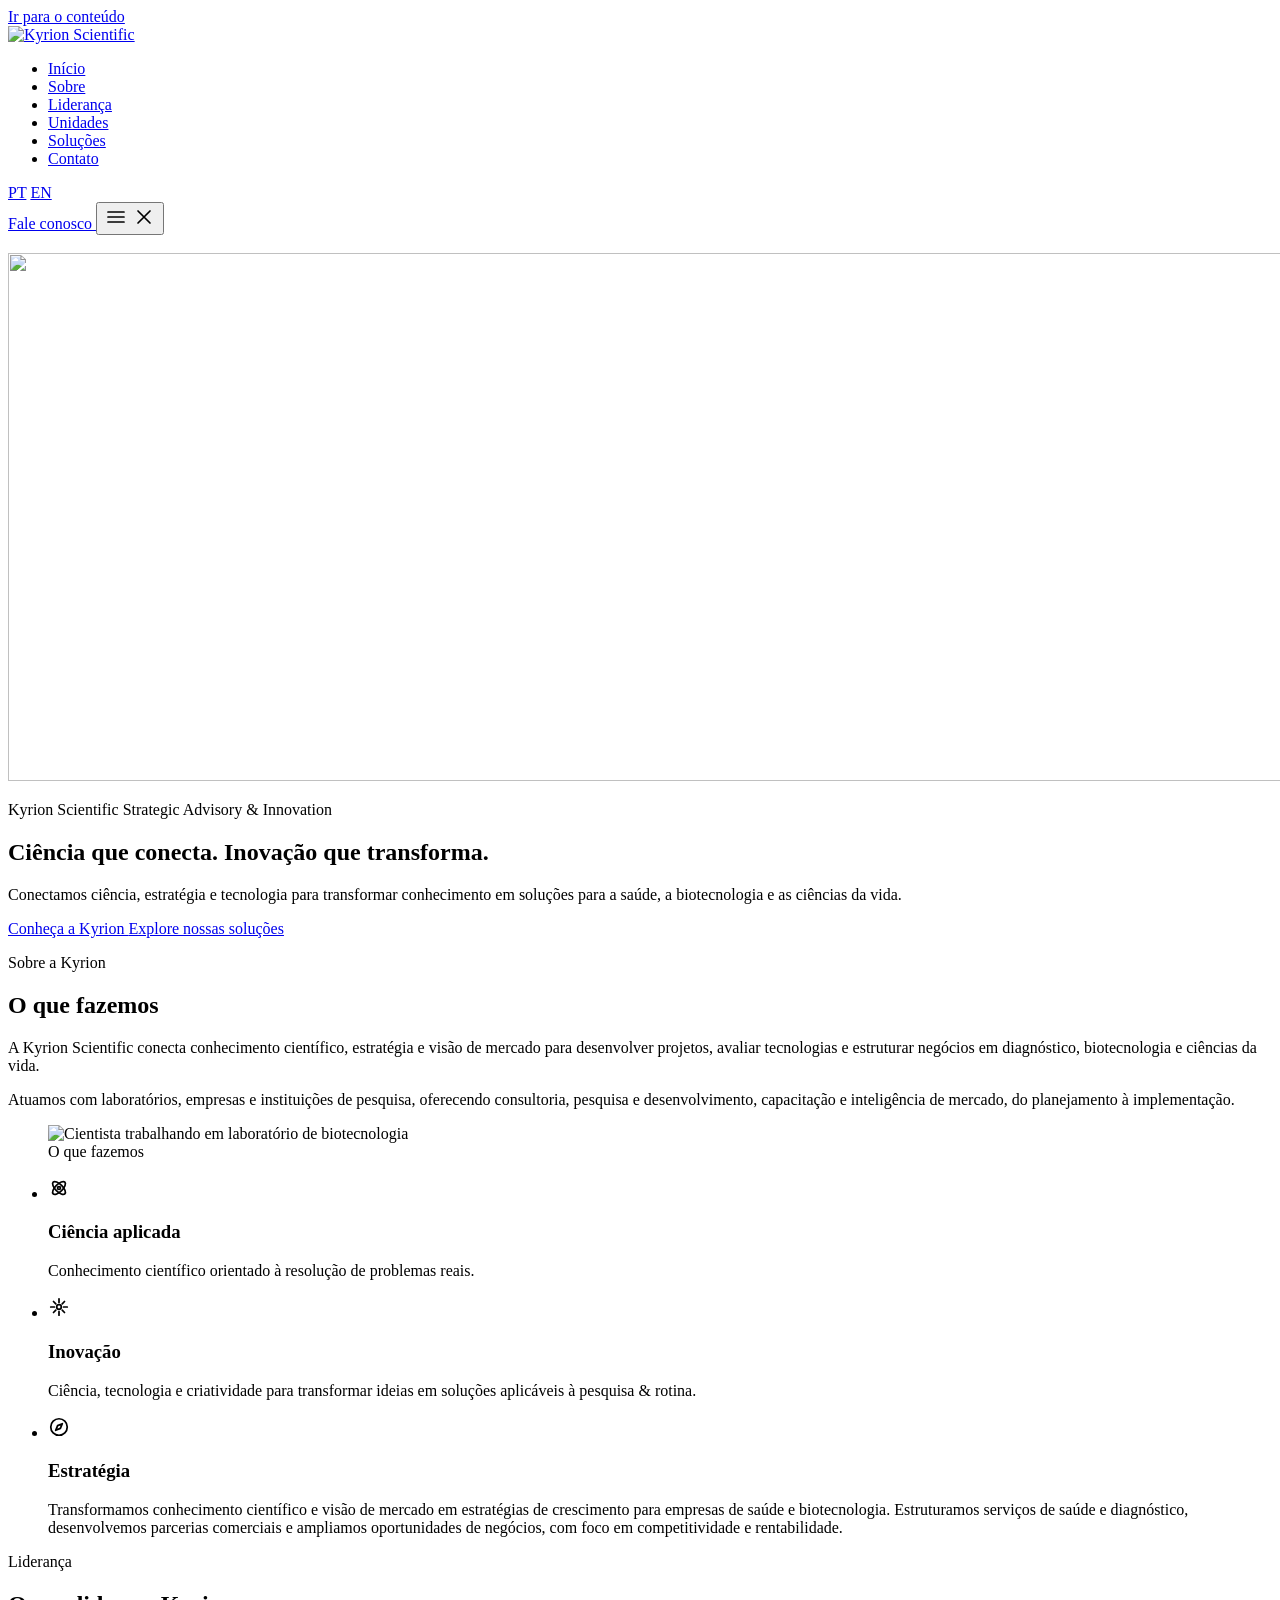
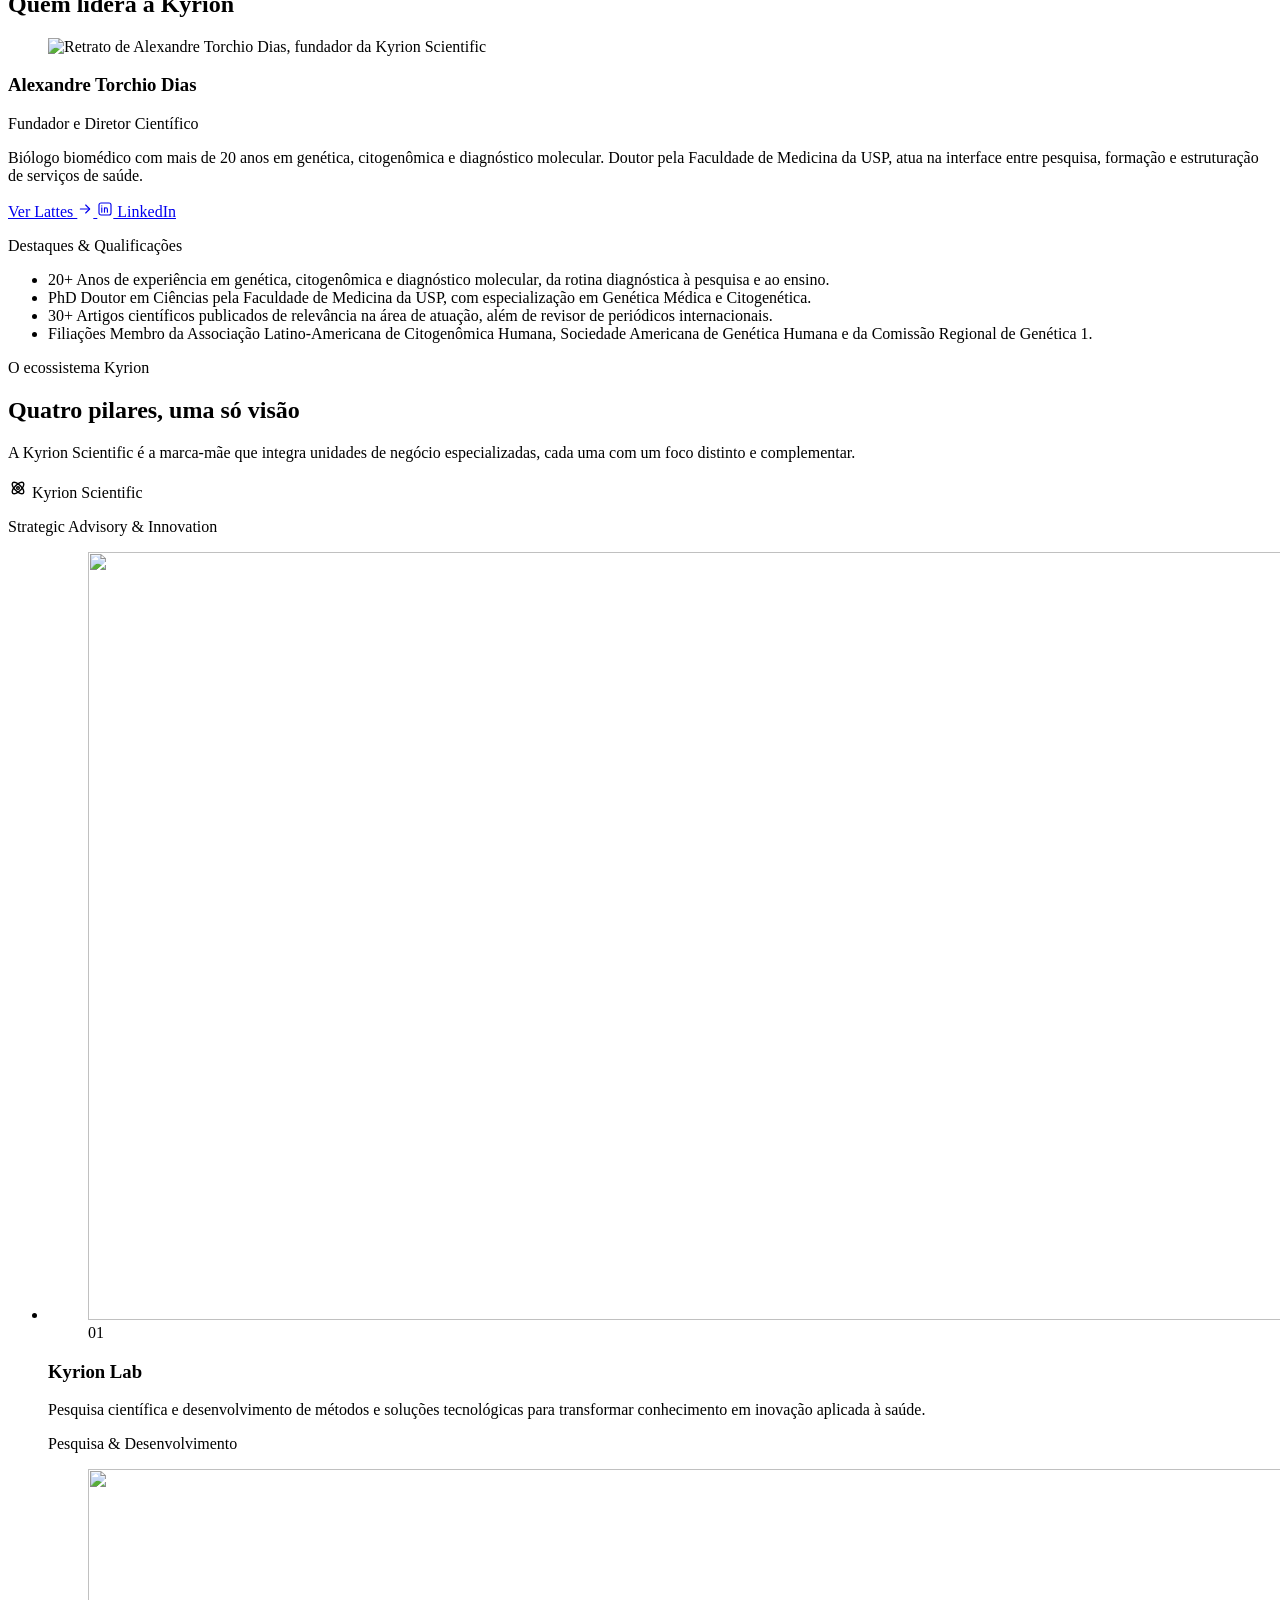
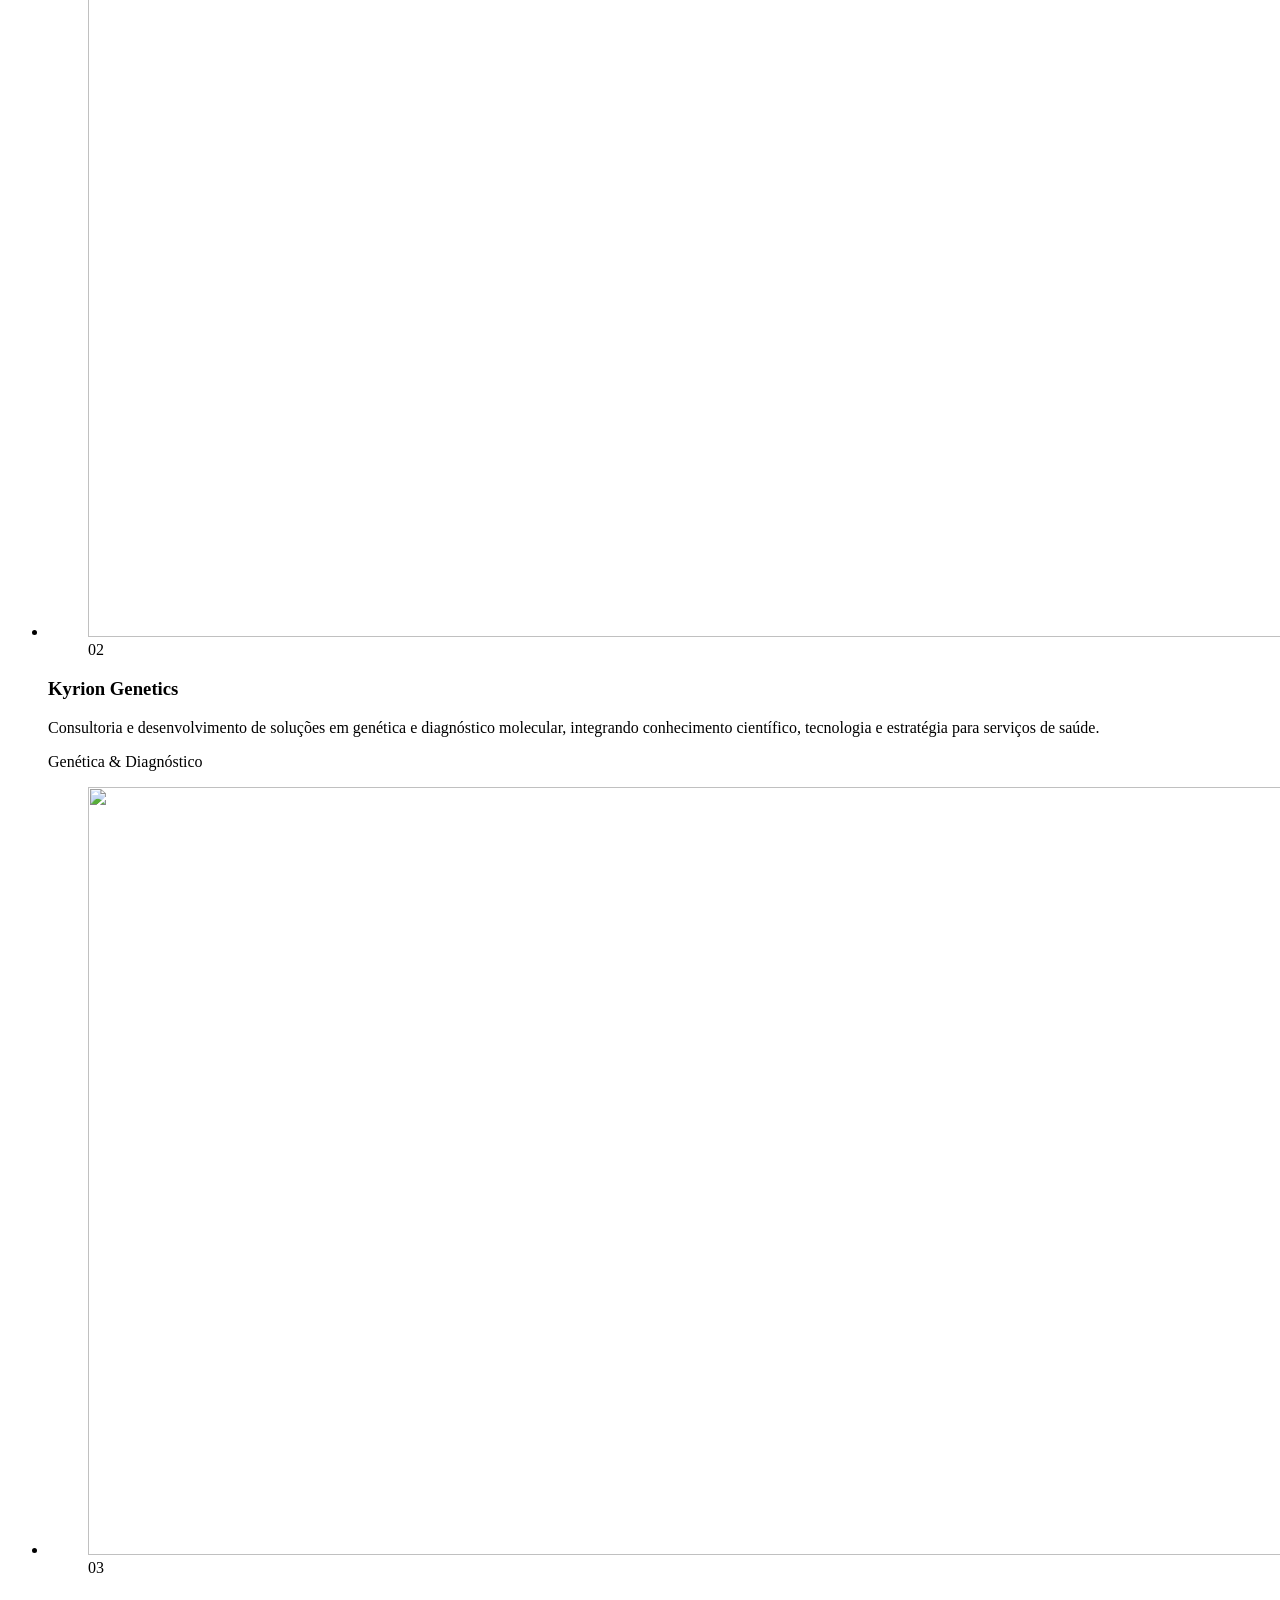
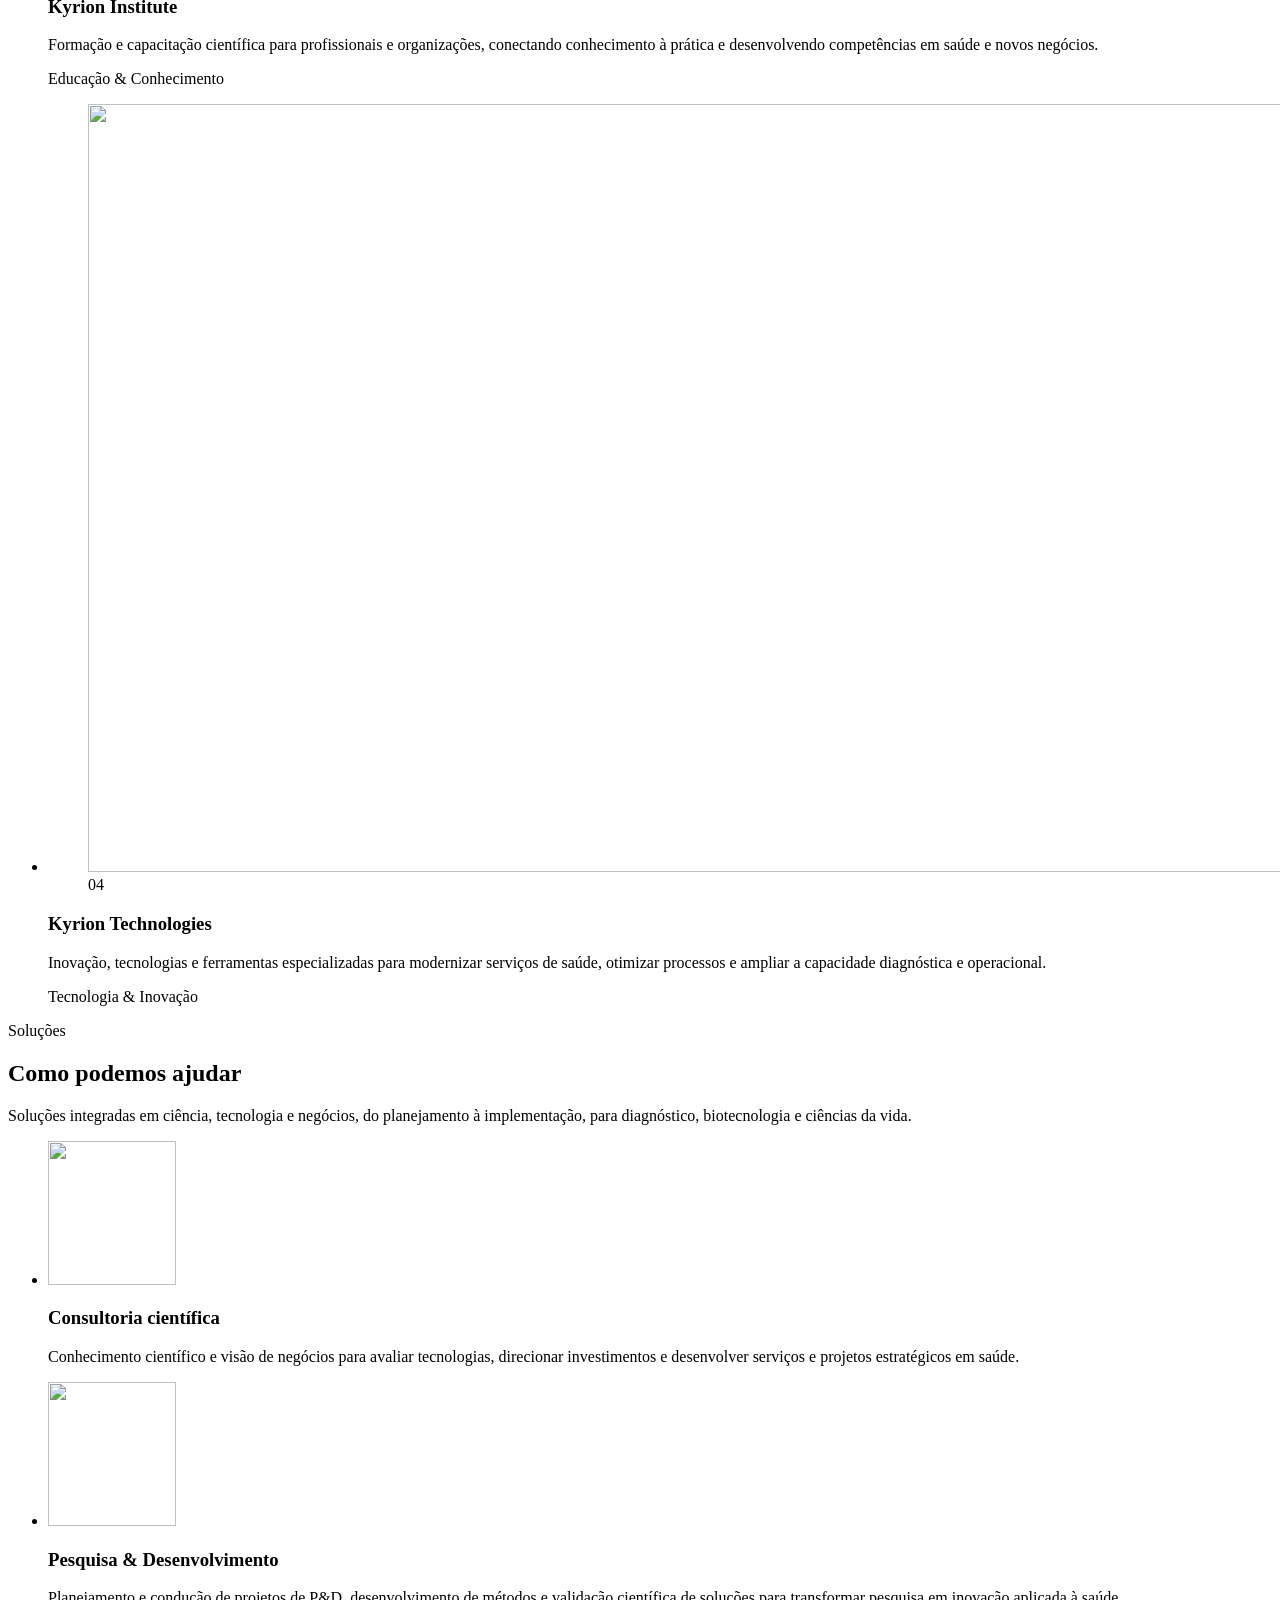
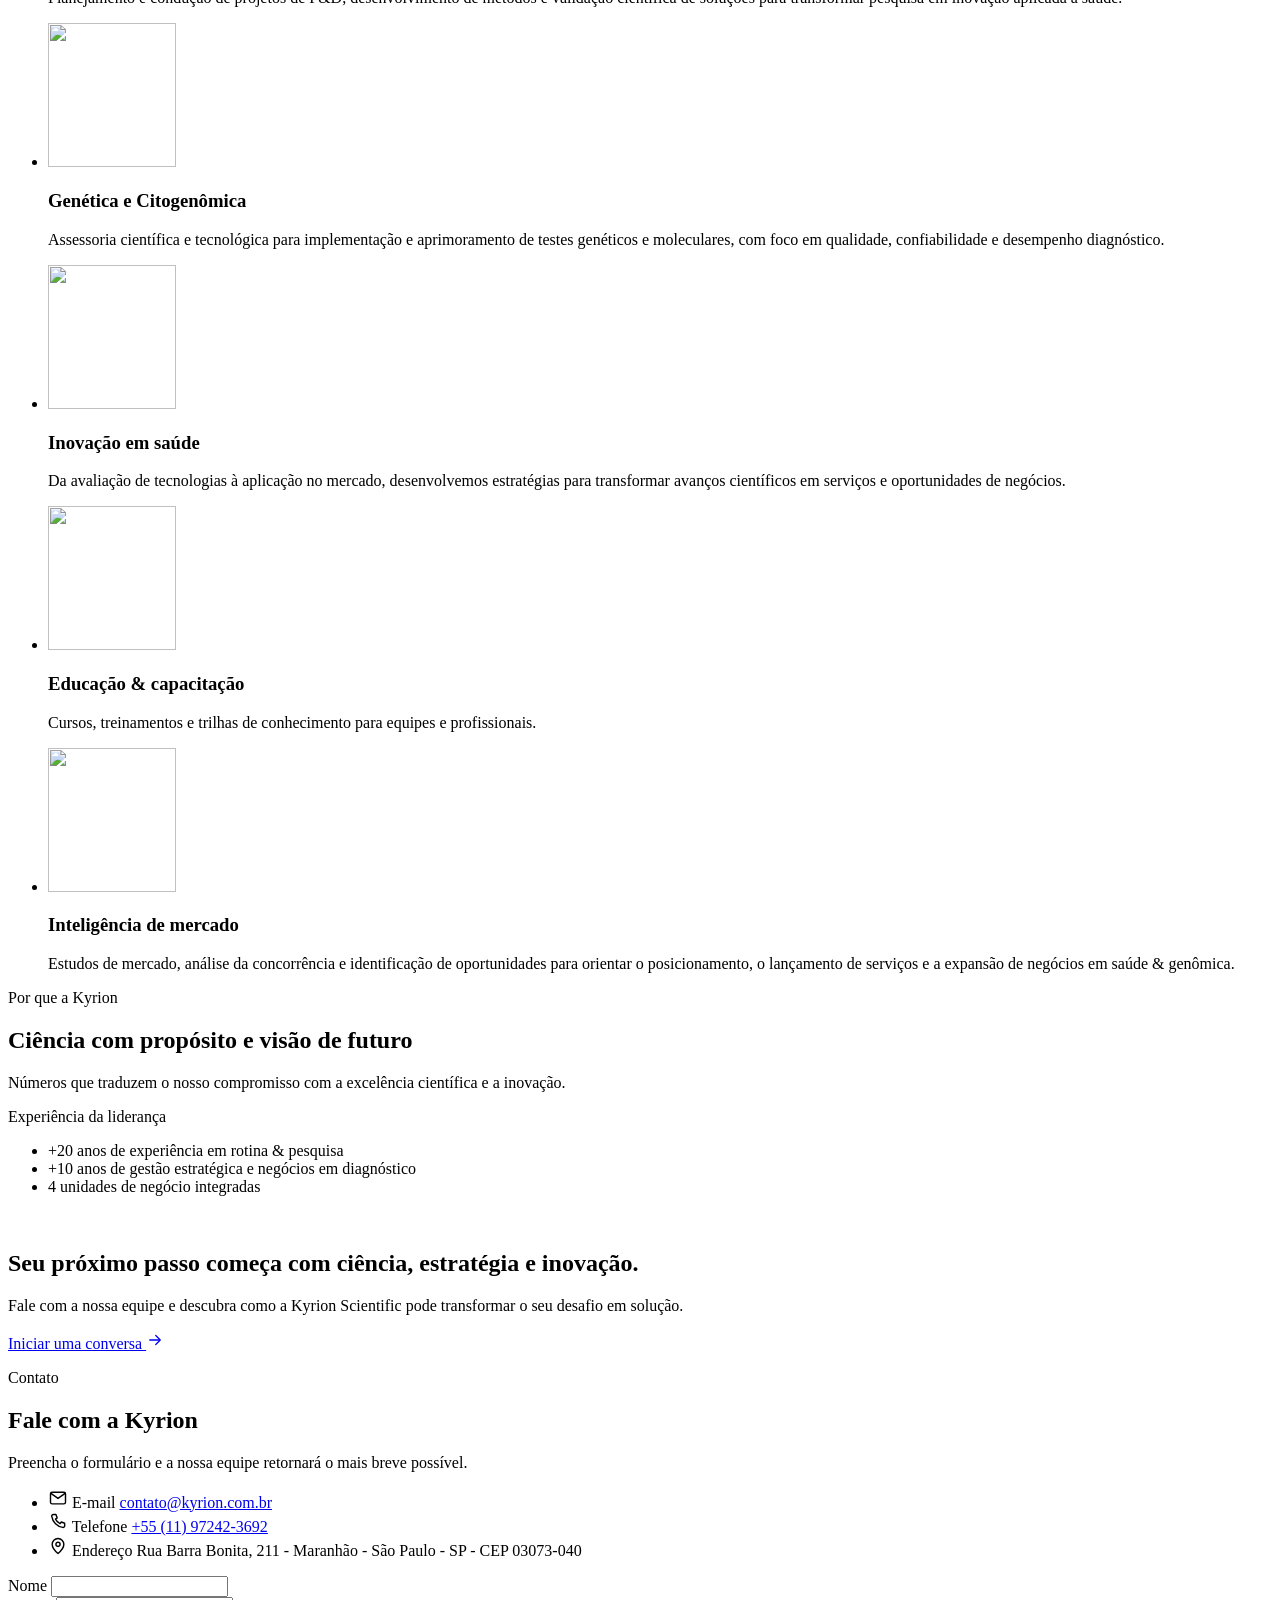
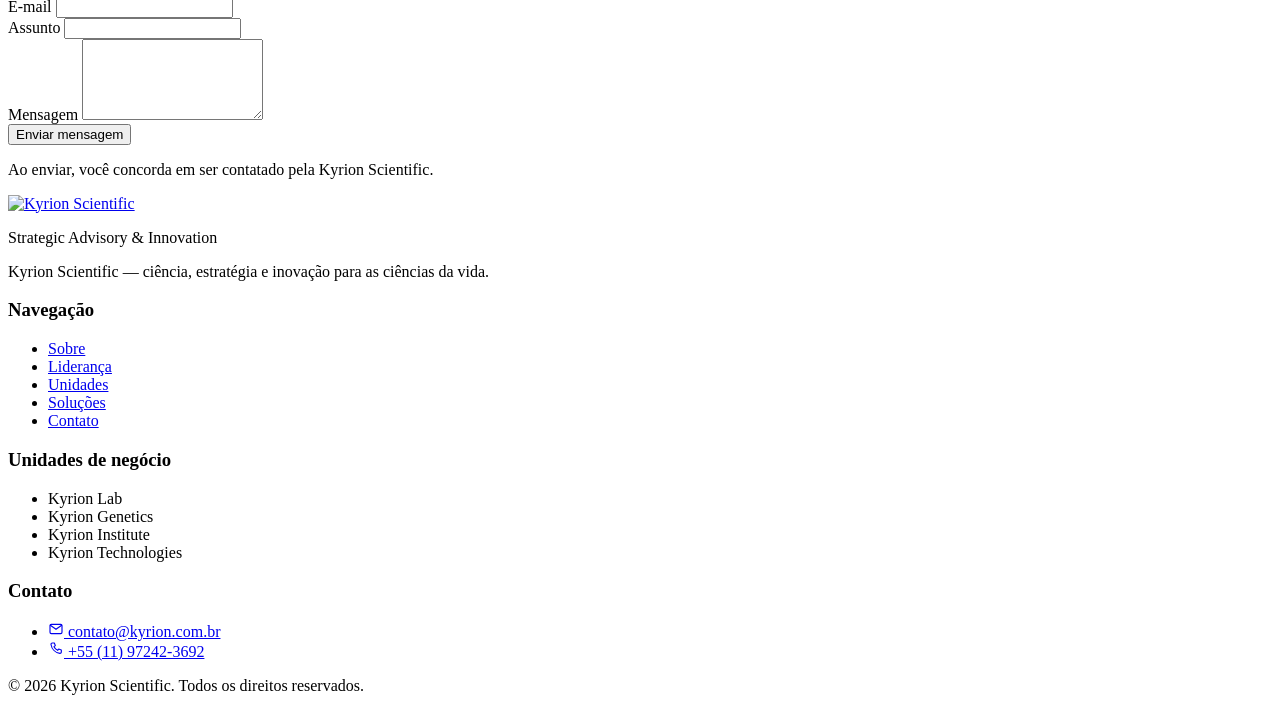
==== commit 3853a234: "deploy: publica site compilado (2026-10-19 10:05)" ====
--- a/index.html
+++ b/index.html
@@ -1,7 +1,7 @@
-<!DOCTYPE html><html lang="pt-BR" class="no-js"> <head><meta charset="utf-8"><meta name="viewport" content="width=device-width, initial-scale=1"><title>Kyrion Scientific — Ciência que conecta. Inovação que transforma.</title><meta name="description" content="Conectamos ciência, estratégia e tecnologia para transformar conhecimento em soluções para a saúde, a biotecnologia e as ciências da vida."><link rel="canonical" href="https://jekroll.github.io/KYRIONWEBSITE/"><link rel="alternate" hreflang="pt-BR" href="https://jekroll.github.io/KYRIONWEBSITE/"><link rel="alternate" hreflang="en" href="https://jekroll.github.io/KYRIONWEBSITE/en/"><link rel="alternate" hreflang="x-default" href="https://jekroll.github.io/KYRIONWEBSITE/"><link rel="icon" type="image/svg+xml" href="/KYRIONWEBSITE/favicon.svg"><link rel="apple-touch-icon" href="/KYRIONWEBSITE/favicon.svg"><meta name="theme-color" content="#002c2d"><meta property="og:type" content="website"><meta property="og:site_name" content="Kyrion Scientific"><meta property="og:title" content="Kyrion Scientific — Ciência que conecta. Inovação que transforma."><meta property="og:description" content="Conectamos ciência, estratégia e tecnologia para transformar conhecimento em soluções para a saúde, a biotecnologia e as ciências da vida."><meta property="og:url" content="https://jekroll.github.io/KYRIONWEBSITE/"><meta property="og:locale" content="pt_BR"><meta property="og:image" content="https://jekroll.github.io/KYRIONWEBSITE/og-image.jpg"><meta name="twitter:card" content="summary_large_image"><meta name="twitter:title" content="Kyrion Scientific — Ciência que conecta. Inovação que transforma."><meta name="twitter:description" content="Conectamos ciência, estratégia e tecnologia para transformar conhecimento em soluções para a saúde, a biotecnologia e as ciências da vida."><script type="application/ld+json">{"@context":"https://schema.org","@type":"Organization","name":"Kyrion Scientific","description":"Conectamos ciência, estratégia e tecnologia para transformar conhecimento em soluções para a saúde, a biotecnologia e as ciências da vida.","url":"https://jekroll.github.io/KYRIONWEBSITE","slogan":"Ciência que conecta. Inovação que transforma."}</script><script>
+<!DOCTYPE html><html lang="pt-BR" class="no-js"> <head><meta charset="utf-8"><meta name="viewport" content="width=device-width, initial-scale=1"><title>Kyrion Scientific — Ciência que conecta. Inovação que transforma.</title><meta name="description" content="Conectamos conhecimento científico, estratégia e visão de mercado para desenvolver projetos, avaliar tecnologias e estruturar negócios em diagnóstico, biotecnologia e ciências da vida."><link rel="canonical" href="https://jekroll.github.io/KYRIONWEBSITE/"><link rel="alternate" hreflang="pt-BR" href="https://jekroll.github.io/KYRIONWEBSITE/"><link rel="alternate" hreflang="en" href="https://jekroll.github.io/KYRIONWEBSITE/en/"><link rel="alternate" hreflang="x-default" href="https://jekroll.github.io/KYRIONWEBSITE/"><link rel="icon" type="image/svg+xml" href="/KYRIONWEBSITE/favicon.svg"><link rel="apple-touch-icon" href="/KYRIONWEBSITE/favicon.svg"><meta name="theme-color" content="#002c2d"><meta property="og:type" content="website"><meta property="og:site_name" content="Kyrion Scientific"><meta property="og:title" content="Kyrion Scientific — Ciência que conecta. Inovação que transforma."><meta property="og:description" content="Conectamos conhecimento científico, estratégia e visão de mercado para desenvolver projetos, avaliar tecnologias e estruturar negócios em diagnóstico, biotecnologia e ciências da vida."><meta property="og:url" content="https://jekroll.github.io/KYRIONWEBSITE/"><meta property="og:locale" content="pt_BR"><meta property="og:image" content="https://jekroll.github.io/KYRIONWEBSITE/og-image.jpg"><meta name="twitter:card" content="summary_large_image"><meta name="twitter:title" content="Kyrion Scientific — Ciência que conecta. Inovação que transforma."><meta name="twitter:description" content="Conectamos conhecimento científico, estratégia e visão de mercado para desenvolver projetos, avaliar tecnologias e estruturar negócios em diagnóstico, biotecnologia e ciências da vida."><script type="application/ld+json">{"@context":"https://schema.org","@type":"Organization","name":"Kyrion Scientific","description":"Conectamos conhecimento científico, estratégia e visão de mercado para desenvolver projetos, avaliar tecnologias e estruturar negócios em diagnóstico, biotecnologia e ciências da vida.","url":"https://jekroll.github.io/KYRIONWEBSITE","slogan":"Ciência que conecta. Inovação que transforma."}</script><script>
       document.documentElement.classList.remove('no-js');
-    </script><link rel="stylesheet" href="/KYRIONWEBSITE/_astro/index.CvIM89UT.css"></head> <body> <a class="skip-link" href="#main">Ir para o conteúdo</a>  <header class="site-header" id="site-header" data-header data-astro-cid-3ef6ksr2> <div class="site-header__inner container container--wide" data-astro-cid-3ef6ksr2> <a href="/KYRIONWEBSITE/" class="brand site-header__brand" aria-label="Kyrion Scientific — home" style="--brand-h:34px;--brand-w:126px" data-astro-cid-uaf52tac> <img src="/KYRIONWEBSITE/_astro/logo-new.gGyAkgk_.webp" srcset="/KYRIONWEBSITE/_astro/logo-new.gGyAkgk_.webp 1x, /KYRIONWEBSITE/_astro/logo-new.DoVqcS7O.png 1x" alt="Kyrion Scientific" width="126" height="34" decoding="async" loading="eager" data-astro-cid-uaf52tac> </a>  <nav class="site-nav" id="site-nav" data-nav aria-label="Início" data-astro-cid-3ef6ksr2> <ul class="site-nav__list" data-astro-cid-3ef6ksr2> <li data-astro-cid-3ef6ksr2> <a class="site-nav__link" href="/KYRIONWEBSITE/#inicio" data-nav-link data-astro-cid-3ef6ksr2>Início</a> </li><li data-astro-cid-3ef6ksr2> <a class="site-nav__link" href="/KYRIONWEBSITE/#sobre" data-nav-link data-astro-cid-3ef6ksr2>Sobre</a> </li><li data-astro-cid-3ef6ksr2> <a class="site-nav__link" href="/KYRIONWEBSITE/#grupos" data-nav-link data-astro-cid-3ef6ksr2>Grupos</a> </li><li data-astro-cid-3ef6ksr2> <a class="site-nav__link" href="/KYRIONWEBSITE/#solucoes" data-nav-link data-astro-cid-3ef6ksr2>Soluções</a> </li><li data-astro-cid-3ef6ksr2> <a class="site-nav__link" href="/KYRIONWEBSITE/#contato" data-nav-link data-astro-cid-3ef6ksr2>Contato</a> </li> </ul> </nav> <div class="site-header__actions" data-astro-cid-3ef6ksr2> <div class="lang" role="group" aria-label="Idioma" data-astro-cid-3ef6ksr2> <a class="lang__opt is-active" href="/KYRIONWEBSITE/" aria-current="true" hreflang="pt" data-astro-cid-3ef6ksr2>PT</a> <span class="lang__sep" aria-hidden="true" data-astro-cid-3ef6ksr2></span> <a class="lang__opt" href="/KYRIONWEBSITE/en/" hreflang="en" data-astro-cid-3ef6ksr2>EN</a> </div> <a class="btn btn--primary btn--sm site-header__cta" href="/KYRIONWEBSITE/#contato" data-astro-cid-3ef6ksr2> Fale conosco </a> <button class="site-header__toggle" type="button" data-menu-toggle aria-expanded="false" aria-controls="site-nav" aria-label="Abrir menu" data-astro-cid-3ef6ksr2> <span class="site-header__toggle-open" data-astro-cid-3ef6ksr2><svg class="icon" width="24" height="24" viewBox="0 0 24 24" fill="none" stroke="currentColor" stroke-width="1.7" stroke-linecap="round" stroke-linejoin="round" aria-hidden="true" focusable="false" data-astro-cid-4ckhetd2>             <path d="M4 7h16M4 12h16M4 17h16" data-astro-cid-4ckhetd2></path>   </svg> </span> <span class="site-header__toggle-close" data-astro-cid-3ef6ksr2><svg class="icon" width="24" height="24" viewBox="0 0 24 24" fill="none" stroke="currentColor" stroke-width="1.7" stroke-linecap="round" stroke-linejoin="round" aria-hidden="true" focusable="false" data-astro-cid-4ckhetd2>              <path d="M6 6l12 12M18 6 6 18" data-astro-cid-4ckhetd2></path>  </svg> </span> </button> </div> </div> </header> <div class="site-header__scrim" data-menu-scrim hidden data-astro-cid-3ef6ksr2></div>  <main id="main"> <section class="hero" id="inicio" aria-labelledby="hero-title" data-astro-cid-bbe6dxrz> <div class="hero__card" data-astro-cid-bbe6dxrz> <!-- Blurred copy of the same plate, so the padding blends seamlessly
-         with the sharp, uncropped image. --> <div class="hero__backdrop" aria-hidden="true" data-astro-cid-bbe6dxrz> <img src="/KYRIONWEBSITE/_astro/hero-bg.C8MBA4jN.webp" alt="" loading="eager" decoding="async" data-astro-cid-bbe6dxrz> </div> <picture class="hero__photo" data-astro-cid-bbe6dxrz> <source srcset="/KYRIONWEBSITE/_astro/hero-bg.D-Uu-HRz.avif 1920w" type="image/avif" data-astro-cid-bbe6dxrz> <source srcset="/KYRIONWEBSITE/_astro/hero-bg.C8MBA4jN.webp 1920w" type="image/webp" data-astro-cid-bbe6dxrz> <img src="/KYRIONWEBSITE/_astro/hero-bg.DYgstmwq.jpg" srcset="/KYRIONWEBSITE/_astro/hero-bg.DYgstmwq.jpg 1920w, /KYRIONWEBSITE/_astro/hero-bg@2x.C8WDKdjT.jpg 2560w" sizes="100vw" width="1920" height="528" alt="" fetchpriority="high" decoding="async" aria-hidden="true" data-astro-cid-bbe6dxrz> </picture> <div class="hero__overlay" aria-hidden="true" data-astro-cid-bbe6dxrz></div> <div class="hero__inner" data-astro-cid-bbe6dxrz> <div class="hero__content-wrapper" data-astro-cid-bbe6dxrz> <div class="hero__content" data-astro-cid-bbe6dxrz> <p class="hero__eyebrow" data-astro-cid-bbe6dxrz> <span class="hero__brand" data-astro-cid-bbe6dxrz>Kyrion Scientific</span> <span class="hero__sub" data-astro-cid-bbe6dxrz>Strategic Advisory &amp; Innovation</span> </p> <h1 class="hero__title" id="hero-title" data-reveal data-astro-cid-bbe6dxrz> <span data-astro-cid-bbe6dxrz>Ciência que conecta.</span> <span data-astro-cid-bbe6dxrz>Inovação que transforma.</span> </h1> <p class="hero__lead" data-reveal style="--reveal-delay:90ms" data-astro-cid-bbe6dxrz>Conectamos ciência, estratégia e tecnologia para transformar conhecimento em soluções para a saúde, a biotecnologia e as ciências da vida.</p> <div class="hero__actions" data-reveal style="--reveal-delay:180ms" data-astro-cid-bbe6dxrz> <a class="btn btn--primary" href="/KYRIONWEBSITE/#sobre" data-astro-cid-bbe6dxrz> Conheça a Kyrion </a> <a class="btn btn--ghost" href="/KYRIONWEBSITE/#solucoes" data-astro-cid-bbe6dxrz> Explore nossas soluções </a> </div> </div> </div> </div> </div> </section>  <section class="section section--surface about" id="sobre" aria-labelledby="about-title" data-astro-cid-v2cbyr3p> <div class="container" data-astro-cid-v2cbyr3p> <div class="about__grid" data-astro-cid-v2cbyr3p> <div class="about__intro" data-reveal data-astro-cid-v2cbyr3p> <p class="kicker" data-astro-cid-v2cbyr3p>Sobre a Kyrion</p> <h2 id="about-title" data-astro-cid-v2cbyr3p>Um ecossistema científico integrado</h2> <p class="about__lead" data-astro-cid-v2cbyr3p>A Kyrion Scientific nasce da integração entre conhecimento científico, estratégia e visão de mercado para desenvolver soluções, viabilizar tecnologias e gerar novos negócios em saúde e biotecnologia.</p> <p class="about__body" data-astro-cid-v2cbyr3p>A Kyrion Scientific integra unidades de negócios especializadas e complementares, unindo conhecimento científico, estratégia e inovação para desenvolver soluções, estruturar negócios e impulsionar o crescimento de empresas em healthcare.</p> </div> <figure class="about__media" data-reveal style="--reveal-delay:100ms" data-astro-cid-v2cbyr3p> <picture data-astro-cid-v2cbyr3p> <source srcset="/KYRIONWEBSITE/_astro/about-lab.DQNUo1HB.webp" type="image/webp" data-astro-cid-v2cbyr3p> <img src="/KYRIONWEBSITE/_astro/about-lab.DrcKUUM2.jpg" alt="Cientista trabalhando em laboratório de biotecnologia" width="1200" height="896" loading="lazy" decoding="async" data-astro-cid-v2cbyr3p> </picture> <figcaption class="visually-hidden" data-astro-cid-v2cbyr3p>Um ecossistema científico integrado</figcaption> </figure> </div> <ul class="about__values" data-astro-cid-v2cbyr3p> <li class="about__card" data-reveal style="--reveal-delay:0ms" data-astro-cid-v2cbyr3p> <span class="about__chip" data-astro-cid-v2cbyr3p> <svg class="icon" width="22" height="22" viewBox="0 0 24 24" fill="none" stroke="currentColor" stroke-width="1.9" stroke-linecap="round" stroke-linejoin="round" aria-hidden="true" focusable="false" data-astro-cid-4ckhetd2>        <circle cx="12" cy="12" r="1.6" data-astro-cid-4ckhetd2></circle> <ellipse cx="12" cy="12" rx="9" ry="4" transform="rotate(45 12 12)" data-astro-cid-4ckhetd2></ellipse> <ellipse cx="12" cy="12" rx="9" ry="4" transform="rotate(-45 12 12)" data-astro-cid-4ckhetd2></ellipse>          </svg>  </span> <div class="about__card-body" data-astro-cid-v2cbyr3p> <h3 data-astro-cid-v2cbyr3p>Ciência aplicada</h3> <p data-astro-cid-v2cbyr3p>Conhecimento científico orientado à resolução de problemas reais.</p> </div> </li><li class="about__card" data-reveal style="--reveal-delay:90ms" data-astro-cid-v2cbyr3p> <span class="about__chip" data-astro-cid-v2cbyr3p> <svg class="icon" width="22" height="22" viewBox="0 0 24 24" fill="none" stroke="currentColor" stroke-width="1.9" stroke-linecap="round" stroke-linejoin="round" aria-hidden="true" focusable="false" data-astro-cid-4ckhetd2>         <path d="M12 3v4M12 17v4M3 12h4M17 12h4M6 6l2.5 2.5M15.5 15.5 18 18M18 6l-2.5 2.5M8.5 15.5 6 18" data-astro-cid-4ckhetd2></path> <circle cx="12" cy="12" r="2.5" data-astro-cid-4ckhetd2></circle>         </svg>  </span> <div class="about__card-body" data-astro-cid-v2cbyr3p> <h3 data-astro-cid-v2cbyr3p>Inovação</h3> <p data-astro-cid-v2cbyr3p>Ciência, tecnologia e criatividade para transformar ideias em soluções aplicáveis à pesquisa &amp; rotina.</p> </div> </li><li class="about__card" data-reveal style="--reveal-delay:180ms" data-astro-cid-v2cbyr3p> <span class="about__chip" data-astro-cid-v2cbyr3p> <svg class="icon" width="22" height="22" viewBox="0 0 24 24" fill="none" stroke="currentColor" stroke-width="1.9" stroke-linecap="round" stroke-linejoin="round" aria-hidden="true" focusable="false" data-astro-cid-4ckhetd2>  <circle cx="12" cy="12" r="9" data-astro-cid-4ckhetd2></circle> <path d="m15.6 8.4-2.1 5.1-5.1 2.1 2.1-5.1z" data-astro-cid-4ckhetd2></path>                </svg>  </span> <div class="about__card-body" data-astro-cid-v2cbyr3p> <h3 data-astro-cid-v2cbyr3p>Estratégia</h3> <p data-astro-cid-v2cbyr3p>Transformamos conhecimento científico e visão de mercado em estratégias de crescimento para empresas de saúde e biotecnologia. Estruturamos serviços de saúde e diagnóstico, desenvolvemos parcerias comerciais e ampliamos oportunidades de negócios, com foco em competitividade e rentabilidade.</p> </div> </li> </ul> </div> </section>  <section class="section ecosystem" id="grupos" aria-labelledby="ecosystem-title" data-astro-cid-yqvkyiml> <div class="container" data-astro-cid-yqvkyiml> <div class="section-head" data-reveal data-astro-cid-yqvkyiml> <p class="kicker" data-astro-cid-yqvkyiml>O ecossistema Kyrion</p> <h2 id="ecosystem-title" data-astro-cid-yqvkyiml>Quatro pilares, uma só visão</h2> <p data-astro-cid-yqvkyiml>A Kyrion Scientific é a marca-mãe que integra unidades especializadas, cada uma com um foco distinto e complementar.</p> </div> <div class="ecosystem__parent" data-reveal data-astro-cid-yqvkyiml> <span class="ecosystem__badge" data-astro-cid-yqvkyiml> <svg class="icon" width="20" height="20" viewBox="0 0 24 24" fill="none" stroke="currentColor" stroke-width="1.7" stroke-linecap="round" stroke-linejoin="round" aria-hidden="true" focusable="false" data-astro-cid-4ckhetd2>        <circle cx="12" cy="12" r="1.6" data-astro-cid-4ckhetd2></circle> <ellipse cx="12" cy="12" rx="9" ry="4" transform="rotate(45 12 12)" data-astro-cid-4ckhetd2></ellipse> <ellipse cx="12" cy="12" rx="9" ry="4" transform="rotate(-45 12 12)" data-astro-cid-4ckhetd2></ellipse>          </svg>  Kyrion Scientific </span> <p class="ecosystem__parent-text" data-astro-cid-yqvkyiml>Strategic Advisory &amp; Innovation</p> </div> <ul class="ecosystem__grid" data-astro-cid-yqvkyiml> <li class="ecosystem__item" data-accent="orange" data-reveal style="--reveal-delay:0ms" data-astro-cid-yqvkyiml> <article class="card ecosystem__card" data-astro-cid-yqvkyiml> <figure class="ecosystem__media" aria-hidden="true" data-astro-cid-yqvkyiml> <img src="/KYRIONWEBSITE/_astro/pillar-lab.C-nQlmTT.jpg" alt="" width="1376" height="768" loading="lazy" decoding="async" data-astro-cid-yqvkyiml> <span class="ecosystem__num" aria-hidden="true" data-astro-cid-yqvkyiml>01</span> </figure> <div class="ecosystem__body" data-astro-cid-yqvkyiml> <h3 data-astro-cid-yqvkyiml>Kyrion Lab</h3> <p data-astro-cid-yqvkyiml>Pesquisa científica e desenvolvimento de métodos e soluções tecnológicas para transformar conhecimento em inovação aplicada à saúde.</p> <span class="ecosystem__tag" data-astro-cid-yqvkyiml>Pesquisa &amp; Desenvolvimento</span> </div> </article> </li><li class="ecosystem__item" data-accent="periwinkle" data-reveal style="--reveal-delay:80ms" data-astro-cid-yqvkyiml> <article class="card ecosystem__card" data-astro-cid-yqvkyiml> <figure class="ecosystem__media" aria-hidden="true" data-astro-cid-yqvkyiml> <img src="/KYRIONWEBSITE/_astro/pillar-genetics.BRFj-R60.jpg" alt="" width="1376" height="768" loading="lazy" decoding="async" data-astro-cid-yqvkyiml> <span class="ecosystem__num" aria-hidden="true" data-astro-cid-yqvkyiml>02</span> </figure> <div class="ecosystem__body" data-astro-cid-yqvkyiml> <h3 data-astro-cid-yqvkyiml>Kyrion Genetics</h3> <p data-astro-cid-yqvkyiml>Consultoria e desenvolvimento de soluções em genética e diagnóstico molecular, integrando conhecimento científico, tecnologia e estratégia para serviços de saúde.</p> <span class="ecosystem__tag" data-astro-cid-yqvkyiml>Genética &amp; Diagnóstico</span> </div> </article> </li><li class="ecosystem__item" data-accent="lime" data-reveal style="--reveal-delay:160ms" data-astro-cid-yqvkyiml> <article class="card ecosystem__card" data-astro-cid-yqvkyiml> <figure class="ecosystem__media" aria-hidden="true" data-astro-cid-yqvkyiml> <img src="/KYRIONWEBSITE/_astro/pillar-institute.BL2FJ0N2.jpg" alt="" width="1376" height="768" loading="lazy" decoding="async" data-astro-cid-yqvkyiml> <span class="ecosystem__num" aria-hidden="true" data-astro-cid-yqvkyiml>03</span> </figure> <div class="ecosystem__body" data-astro-cid-yqvkyiml> <h3 data-astro-cid-yqvkyiml>Kyrion Institute</h3> <p data-astro-cid-yqvkyiml>Formação e capacitação científica para profissionais e organizações, conectando conhecimento à prática e desenvolvendo competências em saúde e novos negócios.</p> <span class="ecosystem__tag" data-astro-cid-yqvkyiml>Educação &amp; Conhecimento</span> </div> </article> </li><li class="ecosystem__item" data-accent="navy" data-reveal style="--reveal-delay:240ms" data-astro-cid-yqvkyiml> <article class="card ecosystem__card" data-astro-cid-yqvkyiml> <figure class="ecosystem__media" aria-hidden="true" data-astro-cid-yqvkyiml> <img src="/KYRIONWEBSITE/_astro/pillar-technologies.C7Kxhx0w.jpg" alt="" width="1376" height="768" loading="lazy" decoding="async" data-astro-cid-yqvkyiml> <span class="ecosystem__num" aria-hidden="true" data-astro-cid-yqvkyiml>04</span> </figure> <div class="ecosystem__body" data-astro-cid-yqvkyiml> <h3 data-astro-cid-yqvkyiml>Kyrion Technologies</h3> <p data-astro-cid-yqvkyiml>Inovação, tecnologias e ferramentas especializadas para modernizar serviços de saúde, otimizar processos e ampliar a capacidade diagnóstica e operacional.</p> <span class="ecosystem__tag" data-astro-cid-yqvkyiml>Tecnologia &amp; Inovação</span> </div> </article> </li> </ul> </div> </section>  <section class="section section--surface solutions" id="solucoes" aria-labelledby="solutions-title" data-astro-cid-vj7y5fzp> <div class="container" data-astro-cid-vj7y5fzp> <div class="section-head" data-reveal data-astro-cid-vj7y5fzp> <p class="kicker" data-astro-cid-vj7y5fzp>Soluções</p> <h2 id="solutions-title" data-astro-cid-vj7y5fzp>Como podemos ajudar</h2> <p data-astro-cid-vj7y5fzp>Soluções integradas em ciência, tecnologia e negócios: do planejamento estratégico à implementação, com foco em inovação e resultados para o setor de saúde.</p> </div> <ul class="grid grid--3 solutions__grid" data-astro-cid-vj7y5fzp> <li data-accent="orange" data-reveal style="--reveal-delay:0ms" data-astro-cid-vj7y5fzp> <article class="card solutions__card" data-astro-cid-vj7y5fzp> <img class="solutions__tile" src="/KYRIONWEBSITE/_astro/consultoria.Cqw3ckSS.webp" alt="" width="128" height="144" loading="lazy" decoding="async" aria-hidden="true" data-astro-cid-vj7y5fzp> <h3 data-astro-cid-vj7y5fzp>Consultoria científica</h3> <p data-astro-cid-vj7y5fzp>Conhecimento científico e visão de negócios para avaliar tecnologias, direcionar investimentos e desenvolver serviços e projetos estratégicos em saúde.</p> </article> </li><li data-accent="periwinkle" data-reveal style="--reveal-delay:70ms" data-astro-cid-vj7y5fzp> <article class="card solutions__card" data-astro-cid-vj7y5fzp> <img class="solutions__tile" src="/KYRIONWEBSITE/_astro/pesquisa.BmiKWcl9.webp" alt="" width="128" height="144" loading="lazy" decoding="async" aria-hidden="true" data-astro-cid-vj7y5fzp> <h3 data-astro-cid-vj7y5fzp>Pesquisa &amp; Desenvolvimento</h3> <p data-astro-cid-vj7y5fzp>Planejamento e condução de projetos de P&amp;D, desenvolvimento de métodos e validação científica de soluções para transformar pesquisa em inovação aplicada à saúde.</p> </article> </li><li data-accent="lime" data-reveal style="--reveal-delay:140ms" data-astro-cid-vj7y5fzp> <article class="card solutions__card" data-astro-cid-vj7y5fzp> <img class="solutions__tile" src="/KYRIONWEBSITE/_astro/diagnostico.CxVU6_EM.webp" alt="" width="128" height="144" loading="lazy" decoding="async" aria-hidden="true" data-astro-cid-vj7y5fzp> <h3 data-astro-cid-vj7y5fzp>Genética e Citogenômica</h3> <p data-astro-cid-vj7y5fzp>Assessoria científica e tecnológica para implementação e aprimoramento de testes genéticos e moleculares, com foco em qualidade, confiabilidade e desempenho diagnóstico.</p> </article> </li><li data-accent="navy" data-reveal style="--reveal-delay:210ms" data-astro-cid-vj7y5fzp> <article class="card solutions__card" data-astro-cid-vj7y5fzp> <img class="solutions__tile" src="/KYRIONWEBSITE/_astro/biotech.B4dVZGqE.webp" alt="" width="128" height="144" loading="lazy" decoding="async" aria-hidden="true" data-astro-cid-vj7y5fzp> <h3 data-astro-cid-vj7y5fzp>Inovação em saúde</h3> <p data-astro-cid-vj7y5fzp>Da avaliação de tecnologias à aplicação no mercado, desenvolvemos estratégias para transformar avanços científicos em serviços e oportunidades de negócios.</p> </article> </li><li data-accent="orange" data-reveal style="--reveal-delay:280ms" data-astro-cid-vj7y5fzp> <article class="card solutions__card" data-astro-cid-vj7y5fzp> <img class="solutions__tile" src="/KYRIONWEBSITE/_astro/educacao.DjyEGRSN.webp" alt="" width="128" height="144" loading="lazy" decoding="async" aria-hidden="true" data-astro-cid-vj7y5fzp> <h3 data-astro-cid-vj7y5fzp>Educação &amp; capacitação</h3> <p data-astro-cid-vj7y5fzp>Cursos, treinamentos e trilhas de conhecimento para equipes e profissionais.</p> </article> </li><li data-accent="periwinkle" data-reveal style="--reveal-delay:350ms" data-astro-cid-vj7y5fzp> <article class="card solutions__card" data-astro-cid-vj7y5fzp> <img class="solutions__tile" src="/KYRIONWEBSITE/_astro/tecnologia.T-dvYS2X.webp" alt="" width="128" height="144" loading="lazy" decoding="async" aria-hidden="true" data-astro-cid-vj7y5fzp> <h3 data-astro-cid-vj7y5fzp>Inteligência de mercado</h3> <p data-astro-cid-vj7y5fzp>Estudos de mercado, análise da concorrência e identificação de oportunidades para orientar o posicionamento, o lançamento de serviços e a expansão de negócios em saúde &amp; genômica.</p> </article> </li> </ul> </div> </section>  <section class="section--navy stats" aria-labelledby="stats-title" data-astro-cid-bhxv2qxz> <div class="container stats__inner" data-astro-cid-bhxv2qxz> <div class="stats__head" data-reveal data-astro-cid-bhxv2qxz> <p class="kicker" data-astro-cid-bhxv2qxz>Por que a Kyrion</p> <h2 id="stats-title" data-astro-cid-bhxv2qxz>Ciência com propósito e visão de futuro</h2> <p class="stats__sub" data-astro-cid-bhxv2qxz>Números que traduzem o nosso compromisso com a excelência científica e a inovação.</p> </div> <ul class="stats__list" data-astro-cid-bhxv2qxz> <li class="stats__item" data-reveal style="--reveal-delay:0ms" data-astro-cid-bhxv2qxz> <span class="stats__value" data-count-to="+20" data-astro-cid-bhxv2qxz>+20</span> <span class="stats__label" data-astro-cid-bhxv2qxz>anos de experiência em rotina &amp; pesquisa</span> </li><li class="stats__item" data-reveal style="--reveal-delay:80ms" data-astro-cid-bhxv2qxz> <span class="stats__value" data-count-to="+10" data-astro-cid-bhxv2qxz>+10</span> <span class="stats__label" data-astro-cid-bhxv2qxz>anos de gestão estratégica e negócios em diagnóstico</span> </li><li class="stats__item" data-reveal style="--reveal-delay:160ms" data-astro-cid-bhxv2qxz> <span class="stats__value" data-count-to="4" data-astro-cid-bhxv2qxz>4</span> <span class="stats__label" data-astro-cid-bhxv2qxz>unidades de negócios integradas</span> </li> </ul> </div> </section>  <section class="cta" aria-labelledby="cta-title" data-astro-cid-kokrr3jq> <div class="container" data-astro-cid-kokrr3jq> <div class="cta__panel" data-reveal data-astro-cid-kokrr3jq> <picture class="cta__bg" aria-hidden="true" data-astro-cid-kokrr3jq> <source srcset="/KYRIONWEBSITE/_astro/cta-band.CKwu-W7B.webp" type="image/webp" data-astro-cid-kokrr3jq> <img src="/KYRIONWEBSITE/_astro/cta-band.BWLTZXnr.jpg" alt="" loading="lazy" decoding="async" data-astro-cid-kokrr3jq> </picture> <div class="cta__scrim" aria-hidden="true" data-astro-cid-kokrr3jq></div> <div class="cta__body" data-astro-cid-kokrr3jq> <h2 id="cta-title" data-astro-cid-kokrr3jq>Seu próximo passo começa com ciência, estratégia e inovação.</h2> <p data-astro-cid-kokrr3jq>Fale com a nossa equipe e descubra como a Kyrion Scientific pode transformar o seu desafio em solução.</p> </div> <a class="btn btn--primary cta__btn" href="/KYRIONWEBSITE/#contato" data-astro-cid-kokrr3jq> Iniciar uma conversa <svg class="icon" width="18" height="18" viewBox="0 0 24 24" fill="none" stroke="currentColor" stroke-width="1.7" stroke-linecap="round" stroke-linejoin="round" aria-hidden="true" focusable="false" data-astro-cid-4ckhetd2>             <path d="M5 12h13" data-astro-cid-4ckhetd2></path> <path d="m13 6 6 6-6 6" data-astro-cid-4ckhetd2></path>     </svg>  </a> </div> </div> </section>  <section class="section section--surface contact" id="contato" aria-labelledby="contact-title" data-astro-cid-xmivup5a> <div class="container contact__grid" data-astro-cid-xmivup5a> <div class="contact__intro" data-reveal data-astro-cid-xmivup5a> <p class="kicker" data-astro-cid-xmivup5a>Contato</p> <h2 id="contact-title" data-astro-cid-xmivup5a>Fale com a Kyrion</h2> <p class="contact__text" data-astro-cid-xmivup5a>Preencha o formulário e a nossa equipe retornará o mais breve possível.</p> <ul class="contact__list" data-astro-cid-xmivup5a> <li data-astro-cid-xmivup5a> <span class="contact__ico" data-astro-cid-xmivup5a><svg class="icon" width="20" height="20" viewBox="0 0 24 24" fill="none" stroke="currentColor" stroke-width="1.7" stroke-linecap="round" stroke-linejoin="round" aria-hidden="true" focusable="false" data-astro-cid-4ckhetd2>          <rect x="3" y="5" width="18" height="14" rx="2" data-astro-cid-4ckhetd2></rect> <path d="m3.5 6.5 8.5 6 8.5-6" data-astro-cid-4ckhetd2></path>        </svg> </span> <span data-astro-cid-xmivup5a> <span class="contact__label" data-astro-cid-xmivup5a>E-mail</span> <a href="mailto:contato@kyrion.com.br" data-astro-cid-xmivup5a>contato@kyrion.com.br</a> </span> </li> <li data-astro-cid-xmivup5a> <span class="contact__ico" data-astro-cid-xmivup5a><svg class="icon" width="20" height="20" viewBox="0 0 24 24" fill="none" stroke="currentColor" stroke-width="1.7" stroke-linecap="round" stroke-linejoin="round" aria-hidden="true" focusable="false" data-astro-cid-4ckhetd2>          <path d="M6.5 3h3l1.5 4-2 1.5a12 12 0 0 0 5.5 5.5L16 12l4 1.5v3a2 2 0 0 1-2.2 2A16 16 0 0 1 4.5 5.2 2 2 0 0 1 6.5 3z" data-astro-cid-4ckhetd2></path>      </svg> </span> <span data-astro-cid-xmivup5a> <span class="contact__label" data-astro-cid-xmivup5a>Telefone</span> <a href="tel:+5511972423692" data-astro-cid-xmivup5a>+55 (11) 97242-3692</a> </span> </li> <li data-astro-cid-xmivup5a> <span class="contact__ico" data-astro-cid-xmivup5a><svg class="icon" width="20" height="20" viewBox="0 0 24 24" fill="none" stroke="currentColor" stroke-width="1.7" stroke-linecap="round" stroke-linejoin="round" aria-hidden="true" focusable="false" data-astro-cid-4ckhetd2>            <path d="M12 21s7-5.6 7-11a7 7 0 1 0-14 0c0 5.4 7 11 7 11z" data-astro-cid-4ckhetd2></path> <circle cx="12" cy="10" r="2.5" data-astro-cid-4ckhetd2></circle>      </svg> </span> <span data-astro-cid-xmivup5a> <span class="contact__label" data-astro-cid-xmivup5a>Endereço</span> <span data-astro-cid-xmivup5a>Rua Barra Bonita, 211 - Maranhão - São Paulo - SP - CEP 03073-040</span> </span> </li> </ul> </div> <form class="contact__form" data-contact-form novalidate data-reveal style="--reveal-delay:100ms" data-astro-cid-xmivup5a> <div class="field" data-astro-cid-xmivup5a> <label for="cf-name" data-astro-cid-xmivup5a>Nome</label> <input id="cf-name" name="name" type="text" autocomplete="name" required data-astro-cid-xmivup5a> </div> <div class="field" data-astro-cid-xmivup5a> <label for="cf-email" data-astro-cid-xmivup5a>E-mail</label> <input id="cf-email" name="email" type="email" autocomplete="email" required data-astro-cid-xmivup5a> </div> <div class="field" data-astro-cid-xmivup5a> <label for="cf-subject" data-astro-cid-xmivup5a>Assunto</label> <input id="cf-subject" name="subject" type="text" data-astro-cid-xmivup5a> </div> <div class="field field--full" data-astro-cid-xmivup5a> <label for="cf-message" data-astro-cid-xmivup5a>Mensagem</label> <textarea id="cf-message" name="message" rows="5" required data-astro-cid-xmivup5a></textarea> </div> <div class="contact__submit field--full" data-astro-cid-xmivup5a> <button class="btn btn--primary" type="submit" data-astro-cid-xmivup5a>Enviar mensagem</button> <p class="contact__form-note" data-astro-cid-xmivup5a>Ao enviar, você concorda em ser contatado pela Kyrion Scientific.</p> </div> </form> </div> </section>  </main> <footer class="footer section--dark" data-astro-cid-sz7xmlte> <div class="container footer__inner" data-astro-cid-sz7xmlte> <div class="footer__brand" data-astro-cid-sz7xmlte> <a href="/KYRIONWEBSITE/" class="brand" aria-label="Kyrion Scientific — home" style="--brand-h:38px;--brand-w:141px" data-astro-cid-uaf52tac> <img src="/KYRIONWEBSITE/_astro/logo-new.gGyAkgk_.webp" srcset="/KYRIONWEBSITE/_astro/logo-new.gGyAkgk_.webp 1x, /KYRIONWEBSITE/_astro/logo-new.DoVqcS7O.png 1x" alt="Kyrion Scientific" width="141" height="38" decoding="async" loading="eager" data-astro-cid-uaf52tac> </a>  <p class="footer__tagline" data-astro-cid-sz7xmlte>Strategic Advisory &amp; Innovation</p> <p class="footer__about" data-astro-cid-sz7xmlte>Kyrion Scientific — ciência, estratégia e inovação para as ciências da vida.</p> </div> <nav class="footer__col" aria-label="Navegação" data-astro-cid-sz7xmlte> <h3 data-astro-cid-sz7xmlte>Navegação</h3> <ul data-astro-cid-sz7xmlte> <li data-astro-cid-sz7xmlte><a href="/KYRIONWEBSITE/#sobre" data-astro-cid-sz7xmlte>Sobre</a></li><li data-astro-cid-sz7xmlte><a href="/KYRIONWEBSITE/#grupos" data-astro-cid-sz7xmlte>Grupos</a></li><li data-astro-cid-sz7xmlte><a href="/KYRIONWEBSITE/#solucoes" data-astro-cid-sz7xmlte>Soluções</a></li><li data-astro-cid-sz7xmlte><a href="/KYRIONWEBSITE/#contato" data-astro-cid-sz7xmlte>Contato</a></li> </ul> </nav> <div class="footer__col" data-astro-cid-sz7xmlte> <h3 data-astro-cid-sz7xmlte>Grupos</h3> <ul data-astro-cid-sz7xmlte> <li data-astro-cid-sz7xmlte><span data-astro-cid-sz7xmlte>Kyrion Lab</span></li><li data-astro-cid-sz7xmlte><span data-astro-cid-sz7xmlte>Kyrion Genetics</span></li><li data-astro-cid-sz7xmlte><span data-astro-cid-sz7xmlte>Kyrion Institute</span></li><li data-astro-cid-sz7xmlte><span data-astro-cid-sz7xmlte>Kyrion Technologies</span></li> </ul> </div> <div class="footer__col" data-astro-cid-sz7xmlte> <h3 data-astro-cid-sz7xmlte>Contato</h3> <ul data-astro-cid-sz7xmlte> <li data-astro-cid-sz7xmlte> <a href="mailto:contato@kyrion.com.br" data-astro-cid-sz7xmlte> <svg class="icon" width="16" height="16" viewBox="0 0 24 24" fill="none" stroke="currentColor" stroke-width="1.7" stroke-linecap="round" stroke-linejoin="round" aria-hidden="true" focusable="false" data-astro-cid-4ckhetd2>          <rect x="3" y="5" width="18" height="14" rx="2" data-astro-cid-4ckhetd2></rect> <path d="m3.5 6.5 8.5 6 8.5-6" data-astro-cid-4ckhetd2></path>        </svg>  contato@kyrion.com.br </a> </li> <li data-astro-cid-sz7xmlte> <a href="tel:+5511972423692" data-astro-cid-sz7xmlte> <svg class="icon" width="16" height="16" viewBox="0 0 24 24" fill="none" stroke="currentColor" stroke-width="1.7" stroke-linecap="round" stroke-linejoin="round" aria-hidden="true" focusable="false" data-astro-cid-4ckhetd2>          <path d="M6.5 3h3l1.5 4-2 1.5a12 12 0 0 0 5.5 5.5L16 12l4 1.5v3a2 2 0 0 1-2.2 2A16 16 0 0 1 4.5 5.2 2 2 0 0 1 6.5 3z" data-astro-cid-4ckhetd2></path>      </svg>  +55 (11) 97242-3692 </a> </li> </ul> </div> </div> <div class="container footer__bottom" data-astro-cid-sz7xmlte> <p data-astro-cid-sz7xmlte>© 2026 Kyrion Scientific. Todos os direitos reservados.</p> </div> </footer>   <script type="module">const l=document.querySelector("[data-header]"),s=document.querySelector("[data-menu-toggle]"),g=document.querySelector("[data-nav]"),o=document.querySelector("[data-menu-scrim]"),w=Array.from(document.querySelectorAll("[data-nav-link]")),y=window.matchMedia("(prefers-reduced-motion: reduce)").matches;function E(){l&&l.classList.toggle("is-scrolled",window.scrollY>24)}E();window.addEventListener("scroll",E,{passive:!0});function i(e){!g||!s||!o||(g.classList.toggle("is-open",e),l?.classList.toggle("is-open",e),s.setAttribute("aria-expanded",String(e)),s.setAttribute("aria-label",e?"Fechar menu":"Abrir menu"),document.body.classList.toggle("is-locked",e),e?(o.hidden=!1,requestAnimationFrame(()=>o.classList.add("is-visible"))):(o.classList.remove("is-visible"),window.setTimeout(()=>{o.hidden=!0},300)))}s?.addEventListener("click",()=>{i(s.getAttribute("aria-expanded")!=="true")});o?.addEventListener("click",()=>i(!1));document.addEventListener("keydown",e=>{e.key==="Escape"&&i(!1)});w.forEach(e=>{e.addEventListener("click",()=>i(!1))});window.matchMedia("(min-width: 901px)").addEventListener("change",e=>{e.matches&&i(!1)});const h=Array.from(document.querySelectorAll("section[id]"));if("IntersectionObserver"in window&&h.length){const e=new IntersectionObserver(t=>{t.forEach(n=>{if(!n.isIntersecting)return;const r=`#${n.target.id}`;w.forEach(a=>{const c=a.getAttribute("href")?.endsWith(r)??!1;a.classList.toggle("is-active",c)})})},{rootMargin:"-45% 0px -50% 0px",threshold:0});h.forEach(t=>e.observe(t))}const v=Array.from(document.querySelectorAll("[data-reveal]"));if(y||!("IntersectionObserver"in window))v.forEach(e=>e.classList.add("is-visible"));else{const e=new IntersectionObserver((t,n)=>{t.forEach(r=>{r.isIntersecting&&(r.target.classList.add("is-visible"),n.unobserve(r.target))})},{rootMargin:"0px 0px -8% 0px",threshold:.12});v.forEach(t=>e.observe(t))}const b=Array.from(document.querySelectorAll("[data-count-to]"));function S(e){const n=(e.dataset.countTo??e.textContent??"").match(/^(\D*)(\d+)(\D*)$/);if(!n)return;const[,r,a,c]=n,u=Number(a);if(y||!Number.isFinite(u))return;const p=1100,A=performance.now();e.textContent=`${r}0${c}`;const m=L=>{const f=Math.min((L-A)/p,1),x=1-Math.pow(1-f,3);e.textContent=`${r}${Math.round(u*x)}${c}`,f<1&&requestAnimationFrame(m)};requestAnimationFrame(m)}if(b.length&&"IntersectionObserver"in window){const e=new IntersectionObserver((t,n)=>{t.forEach(r=>{r.isIntersecting&&(S(r.target),n.unobserve(r.target))})},{threshold:.6});b.forEach(t=>e.observe(t))}const d=document.querySelector("[data-contact-form]");d?.addEventListener("submit",e=>{if(e.preventDefault(),!d.checkValidity()){d.reportValidity();return}const t=new FormData(d),n=encodeURIComponent(String(t.get("subject")||"Contato — Kyrion Scientific")),r=encodeURIComponent(`Nome: ${t.get("name")}
+    </script><link rel="stylesheet" href="/KYRIONWEBSITE/_astro/index.CPPf2Juo.css"></head> <body> <a class="skip-link" href="#main">Ir para o conteúdo</a>  <header class="site-header" id="site-header" data-header data-astro-cid-3ef6ksr2> <div class="site-header__inner container container--wide" data-astro-cid-3ef6ksr2> <a href="/KYRIONWEBSITE/" class="brand site-header__brand" aria-label="Kyrion Scientific — home" style="--brand-h:34px;--brand-w:126px" data-astro-cid-uaf52tac> <img src="/KYRIONWEBSITE/_astro/logo-new.gGyAkgk_.webp" srcset="/KYRIONWEBSITE/_astro/logo-new.gGyAkgk_.webp 1x, /KYRIONWEBSITE/_astro/logo-new.DoVqcS7O.png 1x" alt="Kyrion Scientific" width="126" height="34" decoding="async" loading="eager" data-astro-cid-uaf52tac> </a>  <nav class="site-nav" id="site-nav" data-nav aria-label="Início" data-astro-cid-3ef6ksr2> <ul class="site-nav__list" data-astro-cid-3ef6ksr2> <li data-astro-cid-3ef6ksr2> <a class="site-nav__link" href="/KYRIONWEBSITE/#inicio" data-nav-link data-astro-cid-3ef6ksr2>Início</a> </li><li data-astro-cid-3ef6ksr2> <a class="site-nav__link" href="/KYRIONWEBSITE/#sobre" data-nav-link data-astro-cid-3ef6ksr2>Sobre</a> </li><li data-astro-cid-3ef6ksr2> <a class="site-nav__link" href="/KYRIONWEBSITE/#lideranca" data-nav-link data-astro-cid-3ef6ksr2>Liderança</a> </li><li data-astro-cid-3ef6ksr2> <a class="site-nav__link" href="/KYRIONWEBSITE/#grupos" data-nav-link data-astro-cid-3ef6ksr2>Unidades</a> </li><li data-astro-cid-3ef6ksr2> <a class="site-nav__link" href="/KYRIONWEBSITE/#solucoes" data-nav-link data-astro-cid-3ef6ksr2>Soluções</a> </li><li data-astro-cid-3ef6ksr2> <a class="site-nav__link" href="/KYRIONWEBSITE/#contato" data-nav-link data-astro-cid-3ef6ksr2>Contato</a> </li> </ul> </nav> <div class="site-header__actions" data-astro-cid-3ef6ksr2> <div class="lang" role="group" aria-label="Idioma" data-astro-cid-3ef6ksr2> <a class="lang__opt is-active" href="/KYRIONWEBSITE/" aria-current="true" hreflang="pt" data-astro-cid-3ef6ksr2>PT</a> <span class="lang__sep" aria-hidden="true" data-astro-cid-3ef6ksr2></span> <a class="lang__opt" href="/KYRIONWEBSITE/en/" hreflang="en" data-astro-cid-3ef6ksr2>EN</a> </div> <a class="btn btn--primary btn--sm site-header__cta" href="/KYRIONWEBSITE/#contato" data-astro-cid-3ef6ksr2> Fale conosco </a> <button class="site-header__toggle" type="button" data-menu-toggle aria-expanded="false" aria-controls="site-nav" aria-label="Abrir menu" data-astro-cid-3ef6ksr2> <span class="site-header__toggle-open" data-astro-cid-3ef6ksr2><svg class="icon" width="24" height="24" viewBox="0 0 24 24" fill="none" stroke="currentColor" stroke-width="1.7" stroke-linecap="round" stroke-linejoin="round" aria-hidden="true" focusable="false" data-astro-cid-4ckhetd2>             <path d="M4 7h16M4 12h16M4 17h16" data-astro-cid-4ckhetd2></path>       </svg> </span> <span class="site-header__toggle-close" data-astro-cid-3ef6ksr2><svg class="icon" width="24" height="24" viewBox="0 0 24 24" fill="none" stroke="currentColor" stroke-width="1.7" stroke-linecap="round" stroke-linejoin="round" aria-hidden="true" focusable="false" data-astro-cid-4ckhetd2>              <path d="M6 6l12 12M18 6 6 18" data-astro-cid-4ckhetd2></path>      </svg> </span> </button> </div> </div> </header> <div class="site-header__scrim" data-menu-scrim hidden data-astro-cid-3ef6ksr2></div>  <main id="main"> <section class="hero" id="inicio" aria-labelledby="hero-title" data-astro-cid-bbe6dxrz> <div class="hero__card" data-astro-cid-bbe6dxrz> <!-- Blurred copy of the same plate, so the padding blends seamlessly
+         with the sharp, uncropped image. --> <div class="hero__backdrop" aria-hidden="true" data-astro-cid-bbe6dxrz> <img src="/KYRIONWEBSITE/_astro/hero-bg.C8MBA4jN.webp" alt="" loading="eager" decoding="async" data-astro-cid-bbe6dxrz> </div> <picture class="hero__photo" data-astro-cid-bbe6dxrz> <source srcset="/KYRIONWEBSITE/_astro/hero-bg.D-Uu-HRz.avif 1920w" type="image/avif" data-astro-cid-bbe6dxrz> <source srcset="/KYRIONWEBSITE/_astro/hero-bg.C8MBA4jN.webp 1920w" type="image/webp" data-astro-cid-bbe6dxrz> <img src="/KYRIONWEBSITE/_astro/hero-bg.DYgstmwq.jpg" srcset="/KYRIONWEBSITE/_astro/hero-bg.DYgstmwq.jpg 1920w, /KYRIONWEBSITE/_astro/hero-bg@2x.C8WDKdjT.jpg 2560w" sizes="100vw" width="1920" height="528" alt="" fetchpriority="high" decoding="async" aria-hidden="true" data-astro-cid-bbe6dxrz> </picture> <div class="hero__overlay" aria-hidden="true" data-astro-cid-bbe6dxrz></div> <div class="hero__inner" data-astro-cid-bbe6dxrz> <div class="hero__content-wrapper" data-astro-cid-bbe6dxrz> <div class="hero__content" data-astro-cid-bbe6dxrz> <p class="hero__eyebrow" data-astro-cid-bbe6dxrz> <span class="hero__brand" data-astro-cid-bbe6dxrz>Kyrion Scientific</span> <span class="hero__sub" data-astro-cid-bbe6dxrz>Strategic Advisory &amp; Innovation</span> </p> <h1 class="hero__title" id="hero-title" data-reveal data-astro-cid-bbe6dxrz> <span data-astro-cid-bbe6dxrz>Ciência que conecta.</span> <span data-astro-cid-bbe6dxrz>Inovação que transforma.</span> </h1> <p class="hero__lead" data-reveal style="--reveal-delay:90ms" data-astro-cid-bbe6dxrz>Conectamos ciência, estratégia e tecnologia para transformar conhecimento em soluções para a saúde, a biotecnologia e as ciências da vida.</p> <div class="hero__actions" data-reveal style="--reveal-delay:180ms" data-astro-cid-bbe6dxrz> <a class="btn btn--primary" href="/KYRIONWEBSITE/#sobre" data-astro-cid-bbe6dxrz> Conheça a Kyrion </a> <a class="btn btn--ghost" href="/KYRIONWEBSITE/#solucoes" data-astro-cid-bbe6dxrz> Explore nossas soluções </a> </div> </div> </div> </div> </div> </section>  <section class="section section--surface about" id="sobre" aria-labelledby="about-title" data-astro-cid-v2cbyr3p> <div class="container" data-astro-cid-v2cbyr3p> <div class="about__grid" data-astro-cid-v2cbyr3p> <div class="about__intro" data-reveal data-astro-cid-v2cbyr3p> <p class="kicker" data-astro-cid-v2cbyr3p>Sobre a Kyrion</p> <h2 id="about-title" data-astro-cid-v2cbyr3p>O que fazemos</h2> <p class="about__lead" data-astro-cid-v2cbyr3p>A Kyrion Scientific conecta conhecimento científico, estratégia e visão de mercado para desenvolver projetos, avaliar tecnologias e estruturar negócios em diagnóstico, biotecnologia e ciências da vida.</p> <p class="about__body" data-astro-cid-v2cbyr3p>Atuamos com laboratórios, empresas e instituições de pesquisa, oferecendo consultoria, pesquisa e desenvolvimento, capacitação e inteligência de mercado, do planejamento à implementação.</p> </div> <figure class="about__media" data-reveal style="--reveal-delay:100ms" data-astro-cid-v2cbyr3p> <picture data-astro-cid-v2cbyr3p> <source srcset="/KYRIONWEBSITE/_astro/about-lab.DQNUo1HB.webp" type="image/webp" data-astro-cid-v2cbyr3p> <img src="/KYRIONWEBSITE/_astro/about-lab.DrcKUUM2.jpg" alt="Cientista trabalhando em laboratório de biotecnologia" width="1200" height="896" loading="lazy" decoding="async" data-astro-cid-v2cbyr3p> </picture> <figcaption class="visually-hidden" data-astro-cid-v2cbyr3p>O que fazemos</figcaption> </figure> </div> <ul class="about__values" data-astro-cid-v2cbyr3p> <li class="about__card" data-reveal style="--reveal-delay:0ms" data-astro-cid-v2cbyr3p> <span class="about__chip" data-astro-cid-v2cbyr3p> <svg class="icon" width="22" height="22" viewBox="0 0 24 24" fill="none" stroke="currentColor" stroke-width="1.9" stroke-linecap="round" stroke-linejoin="round" aria-hidden="true" focusable="false" data-astro-cid-4ckhetd2>        <circle cx="12" cy="12" r="1.6" data-astro-cid-4ckhetd2></circle> <ellipse cx="12" cy="12" rx="9" ry="4" transform="rotate(45 12 12)" data-astro-cid-4ckhetd2></ellipse> <ellipse cx="12" cy="12" rx="9" ry="4" transform="rotate(-45 12 12)" data-astro-cid-4ckhetd2></ellipse>              </svg>  </span> <div class="about__card-body" data-astro-cid-v2cbyr3p> <h3 data-astro-cid-v2cbyr3p>Ciência aplicada</h3> <p data-astro-cid-v2cbyr3p>Conhecimento científico orientado à resolução de problemas reais.</p> </div> </li><li class="about__card" data-reveal style="--reveal-delay:90ms" data-astro-cid-v2cbyr3p> <span class="about__chip" data-astro-cid-v2cbyr3p> <svg class="icon" width="22" height="22" viewBox="0 0 24 24" fill="none" stroke="currentColor" stroke-width="1.9" stroke-linecap="round" stroke-linejoin="round" aria-hidden="true" focusable="false" data-astro-cid-4ckhetd2>         <path d="M12 3v4M12 17v4M3 12h4M17 12h4M6 6l2.5 2.5M15.5 15.5 18 18M18 6l-2.5 2.5M8.5 15.5 6 18" data-astro-cid-4ckhetd2></path> <circle cx="12" cy="12" r="2.5" data-astro-cid-4ckhetd2></circle>             </svg>  </span> <div class="about__card-body" data-astro-cid-v2cbyr3p> <h3 data-astro-cid-v2cbyr3p>Inovação</h3> <p data-astro-cid-v2cbyr3p>Ciência, tecnologia e criatividade para transformar ideias em soluções aplicáveis à pesquisa &amp; rotina.</p> </div> </li><li class="about__card" data-reveal style="--reveal-delay:180ms" data-astro-cid-v2cbyr3p> <span class="about__chip" data-astro-cid-v2cbyr3p> <svg class="icon" width="22" height="22" viewBox="0 0 24 24" fill="none" stroke="currentColor" stroke-width="1.9" stroke-linecap="round" stroke-linejoin="round" aria-hidden="true" focusable="false" data-astro-cid-4ckhetd2>  <circle cx="12" cy="12" r="9" data-astro-cid-4ckhetd2></circle> <path d="m15.6 8.4-2.1 5.1-5.1 2.1 2.1-5.1z" data-astro-cid-4ckhetd2></path>                    </svg>  </span> <div class="about__card-body" data-astro-cid-v2cbyr3p> <h3 data-astro-cid-v2cbyr3p>Estratégia</h3> <p data-astro-cid-v2cbyr3p>Transformamos conhecimento científico e visão de mercado em estratégias de crescimento para empresas de saúde e biotecnologia. Estruturamos serviços de saúde e diagnóstico, desenvolvemos parcerias comerciais e ampliamos oportunidades de negócios, com foco em competitividade e rentabilidade.</p> </div> </li> </ul> </div> </section>  <section class="section section--dark leadership" id="lideranca" aria-labelledby="leadership-title" data-astro-cid-u57r3c23> <div class="container" data-astro-cid-u57r3c23> <!-- isolated section header --> <header class="leadership__head" data-reveal data-astro-cid-u57r3c23> <p class="kicker" data-astro-cid-u57r3c23>Liderança</p> <h2 id="leadership-title" data-astro-cid-u57r3c23>Quem lidera a Kyrion</h2> </header> <!-- framed portrait left · identity + bio + CTA right --> <div class="leadership__profile" data-astro-cid-u57r3c23> <figure class="leadership__frame" data-reveal data-astro-cid-u57r3c23> <picture data-astro-cid-u57r3c23> <source srcset="/KYRIONWEBSITE/_astro/leader-portrait.DbD857Hm.webp" type="image/webp" data-astro-cid-u57r3c23> <img src="/KYRIONWEBSITE/_astro/leader-portrait.BWV4aZXW.jpg" alt="Retrato de Alexandre Torchio Dias, fundador da Kyrion Scientific" width="800" height="923" loading="lazy" decoding="async" data-astro-cid-u57r3c23> </picture> </figure> <div class="leadership__content" data-reveal style="--reveal-delay:100ms" data-astro-cid-u57r3c23> <div class="leadership__identity" data-astro-cid-u57r3c23> <h3 data-astro-cid-u57r3c23>Alexandre Torchio Dias</h3> <p class="leadership__role" data-astro-cid-u57r3c23>Fundador e Diretor Científico</p> </div> <p class="leadership__bio" data-astro-cid-u57r3c23>Biólogo biomédico com mais de 20 anos em genética, citogenômica e diagnóstico molecular. Doutor pela Faculdade de Medicina da USP, atua na interface entre pesquisa, formação e estruturação de serviços de saúde.</p> <div class="leadership__links" data-astro-cid-u57r3c23> <a class="btn btn--primary btn--sm" href="http://lattes.cnpq.br/3293784131021507" target="_blank" rel="noopener noreferrer" data-astro-cid-u57r3c23> Ver Lattes <svg class="icon" width="16" height="16" viewBox="0 0 24 24" fill="none" stroke="currentColor" stroke-width="1.7" stroke-linecap="round" stroke-linejoin="round" aria-hidden="true" focusable="false" data-astro-cid-4ckhetd2>             <path d="M5 12h13" data-astro-cid-4ckhetd2></path> <path d="m13 6 6 6-6 6" data-astro-cid-4ckhetd2></path>         </svg>  </a> <a class="btn btn--light btn--sm" href="https://www.linkedin.com/in/alexandre-torchio-dias-54872938/" target="_blank" rel="noopener noreferrer" data-astro-cid-u57r3c23> <svg class="icon" width="16" height="16" viewBox="0 0 24 24" fill="none" stroke="currentColor" stroke-width="1.7" stroke-linecap="round" stroke-linejoin="round" aria-hidden="true" focusable="false" data-astro-cid-4ckhetd2>                    <rect x="3" y="3" width="18" height="18" rx="3" data-astro-cid-4ckhetd2></rect> <path d="M7.2 10.2v6.6" data-astro-cid-4ckhetd2></path> <path d="M7.2 7.4v.02" data-astro-cid-4ckhetd2></path> <path d="M11.2 16.8v-6.6M11.2 12.6c0-1.4.8-2.4 2.2-2.4s2.2 1 2.2 2.4v4.2" data-astro-cid-4ckhetd2></path>  </svg>  LinkedIn </a> </div> </div> </div> <!-- full-width metrics band --> <div class="leadership__band" data-reveal style="--reveal-delay:160ms" data-astro-cid-u57r3c23> <p class="leadership__band-label" data-astro-cid-u57r3c23>Destaques &amp; Qualificações</p> <ul class="leadership__metrics" data-astro-cid-u57r3c23> <li class="leadership__metric" data-astro-cid-u57r3c23> <span class="leadership__metric-value" data-astro-cid-u57r3c23>20+</span> <span class="leadership__metric-label" data-astro-cid-u57r3c23>Anos de experiência em genética, citogenômica e diagnóstico molecular, da rotina diagnóstica à pesquisa e ao ensino.</span> </li><li class="leadership__metric" data-astro-cid-u57r3c23> <span class="leadership__metric-value" data-astro-cid-u57r3c23>PhD</span> <span class="leadership__metric-label" data-astro-cid-u57r3c23>Doutor em Ciências pela Faculdade de Medicina da USP, com especialização em Genética Médica e Citogenética.</span> </li><li class="leadership__metric" data-astro-cid-u57r3c23> <span class="leadership__metric-value" data-astro-cid-u57r3c23>30+</span> <span class="leadership__metric-label" data-astro-cid-u57r3c23>Artigos científicos publicados de relevância na área de atuação, além de revisor de periódicos internacionais.</span> </li><li class="leadership__metric" data-astro-cid-u57r3c23> <span class="leadership__metric-value" data-astro-cid-u57r3c23>Filiações</span> <span class="leadership__metric-label" data-astro-cid-u57r3c23>Membro da Associação Latino-Americana de Citogenômica Humana, Sociedade Americana de Genética Humana e da Comissão Regional de Genética 1.</span> </li> </ul> </div> </div> </section>  <section class="section ecosystem" id="grupos" aria-labelledby="ecosystem-title" data-astro-cid-yqvkyiml> <div class="container" data-astro-cid-yqvkyiml> <div class="section-head" data-reveal data-astro-cid-yqvkyiml> <p class="kicker" data-astro-cid-yqvkyiml>O ecossistema Kyrion</p> <h2 id="ecosystem-title" data-astro-cid-yqvkyiml>Quatro pilares, uma só visão</h2> <p data-astro-cid-yqvkyiml>A Kyrion Scientific é a marca-mãe que integra unidades de negócio especializadas, cada uma com um foco distinto e complementar.</p> </div> <div class="ecosystem__parent" data-reveal data-astro-cid-yqvkyiml> <span class="ecosystem__badge" data-astro-cid-yqvkyiml> <svg class="icon" width="20" height="20" viewBox="0 0 24 24" fill="none" stroke="currentColor" stroke-width="1.7" stroke-linecap="round" stroke-linejoin="round" aria-hidden="true" focusable="false" data-astro-cid-4ckhetd2>        <circle cx="12" cy="12" r="1.6" data-astro-cid-4ckhetd2></circle> <ellipse cx="12" cy="12" rx="9" ry="4" transform="rotate(45 12 12)" data-astro-cid-4ckhetd2></ellipse> <ellipse cx="12" cy="12" rx="9" ry="4" transform="rotate(-45 12 12)" data-astro-cid-4ckhetd2></ellipse>              </svg>  Kyrion Scientific </span> <p class="ecosystem__parent-text" data-astro-cid-yqvkyiml>Strategic Advisory &amp; Innovation</p> </div> <ul class="ecosystem__grid" data-astro-cid-yqvkyiml> <li class="ecosystem__item" data-accent="orange" data-reveal style="--reveal-delay:0ms" data-astro-cid-yqvkyiml> <article class="card ecosystem__card" data-astro-cid-yqvkyiml> <figure class="ecosystem__media" aria-hidden="true" data-astro-cid-yqvkyiml> <img src="/KYRIONWEBSITE/_astro/pillar-lab.C-nQlmTT.jpg" alt="" width="1376" height="768" loading="lazy" decoding="async" data-astro-cid-yqvkyiml> <span class="ecosystem__num" aria-hidden="true" data-astro-cid-yqvkyiml>01</span> </figure> <div class="ecosystem__body" data-astro-cid-yqvkyiml> <h3 data-astro-cid-yqvkyiml>Kyrion Lab</h3> <p data-astro-cid-yqvkyiml>Pesquisa científica e desenvolvimento de métodos e soluções tecnológicas para transformar conhecimento em inovação aplicada à saúde.</p> <span class="ecosystem__tag" data-astro-cid-yqvkyiml>Pesquisa &amp; Desenvolvimento</span> </div> </article> </li><li class="ecosystem__item" data-accent="periwinkle" data-reveal style="--reveal-delay:80ms" data-astro-cid-yqvkyiml> <article class="card ecosystem__card" data-astro-cid-yqvkyiml> <figure class="ecosystem__media" aria-hidden="true" data-astro-cid-yqvkyiml> <img src="/KYRIONWEBSITE/_astro/pillar-genetics.BRFj-R60.jpg" alt="" width="1376" height="768" loading="lazy" decoding="async" data-astro-cid-yqvkyiml> <span class="ecosystem__num" aria-hidden="true" data-astro-cid-yqvkyiml>02</span> </figure> <div class="ecosystem__body" data-astro-cid-yqvkyiml> <h3 data-astro-cid-yqvkyiml>Kyrion Genetics</h3> <p data-astro-cid-yqvkyiml>Consultoria e desenvolvimento de soluções em genética e diagnóstico molecular, integrando conhecimento científico, tecnologia e estratégia para serviços de saúde.</p> <span class="ecosystem__tag" data-astro-cid-yqvkyiml>Genética &amp; Diagnóstico</span> </div> </article> </li><li class="ecosystem__item" data-accent="lime" data-reveal style="--reveal-delay:160ms" data-astro-cid-yqvkyiml> <article class="card ecosystem__card" data-astro-cid-yqvkyiml> <figure class="ecosystem__media" aria-hidden="true" data-astro-cid-yqvkyiml> <img src="/KYRIONWEBSITE/_astro/pillar-institute.BL2FJ0N2.jpg" alt="" width="1376" height="768" loading="lazy" decoding="async" data-astro-cid-yqvkyiml> <span class="ecosystem__num" aria-hidden="true" data-astro-cid-yqvkyiml>03</span> </figure> <div class="ecosystem__body" data-astro-cid-yqvkyiml> <h3 data-astro-cid-yqvkyiml>Kyrion Institute</h3> <p data-astro-cid-yqvkyiml>Formação e capacitação científica para profissionais e organizações, conectando conhecimento à prática e desenvolvendo competências em saúde e novos negócios.</p> <span class="ecosystem__tag" data-astro-cid-yqvkyiml>Educação &amp; Conhecimento</span> </div> </article> </li><li class="ecosystem__item" data-accent="navy" data-reveal style="--reveal-delay:240ms" data-astro-cid-yqvkyiml> <article class="card ecosystem__card" data-astro-cid-yqvkyiml> <figure class="ecosystem__media" aria-hidden="true" data-astro-cid-yqvkyiml> <img src="/KYRIONWEBSITE/_astro/pillar-technologies.C7Kxhx0w.jpg" alt="" width="1376" height="768" loading="lazy" decoding="async" data-astro-cid-yqvkyiml> <span class="ecosystem__num" aria-hidden="true" data-astro-cid-yqvkyiml>04</span> </figure> <div class="ecosystem__body" data-astro-cid-yqvkyiml> <h3 data-astro-cid-yqvkyiml>Kyrion Technologies</h3> <p data-astro-cid-yqvkyiml>Inovação, tecnologias e ferramentas especializadas para modernizar serviços de saúde, otimizar processos e ampliar a capacidade diagnóstica e operacional.</p> <span class="ecosystem__tag" data-astro-cid-yqvkyiml>Tecnologia &amp; Inovação</span> </div> </article> </li> </ul> </div> </section>  <section class="section section--surface solutions" id="solucoes" aria-labelledby="solutions-title" data-astro-cid-vj7y5fzp> <div class="container" data-astro-cid-vj7y5fzp> <div class="section-head" data-reveal data-astro-cid-vj7y5fzp> <p class="kicker" data-astro-cid-vj7y5fzp>Soluções</p> <h2 id="solutions-title" data-astro-cid-vj7y5fzp>Como podemos ajudar</h2> <p data-astro-cid-vj7y5fzp>Soluções integradas em ciência, tecnologia e negócios, do planejamento à implementação, para diagnóstico, biotecnologia e ciências da vida.</p> </div> <ul class="grid grid--3 solutions__grid" data-astro-cid-vj7y5fzp> <li data-accent="orange" data-reveal style="--reveal-delay:0ms" data-astro-cid-vj7y5fzp> <article class="card solutions__card" data-astro-cid-vj7y5fzp> <img class="solutions__tile" src="/KYRIONWEBSITE/_astro/consultoria.Cqw3ckSS.webp" alt="" width="128" height="144" loading="lazy" decoding="async" aria-hidden="true" data-astro-cid-vj7y5fzp> <h3 data-astro-cid-vj7y5fzp>Consultoria científica</h3> <p data-astro-cid-vj7y5fzp>Conhecimento científico e visão de negócios para avaliar tecnologias, direcionar investimentos e desenvolver serviços e projetos estratégicos em saúde.</p> </article> </li><li data-accent="periwinkle" data-reveal style="--reveal-delay:70ms" data-astro-cid-vj7y5fzp> <article class="card solutions__card" data-astro-cid-vj7y5fzp> <img class="solutions__tile" src="/KYRIONWEBSITE/_astro/pesquisa.BmiKWcl9.webp" alt="" width="128" height="144" loading="lazy" decoding="async" aria-hidden="true" data-astro-cid-vj7y5fzp> <h3 data-astro-cid-vj7y5fzp>Pesquisa &amp; Desenvolvimento</h3> <p data-astro-cid-vj7y5fzp>Planejamento e condução de projetos de P&amp;D, desenvolvimento de métodos e validação científica de soluções para transformar pesquisa em inovação aplicada à saúde.</p> </article> </li><li data-accent="lime" data-reveal style="--reveal-delay:140ms" data-astro-cid-vj7y5fzp> <article class="card solutions__card" data-astro-cid-vj7y5fzp> <img class="solutions__tile" src="/KYRIONWEBSITE/_astro/diagnostico.CxVU6_EM.webp" alt="" width="128" height="144" loading="lazy" decoding="async" aria-hidden="true" data-astro-cid-vj7y5fzp> <h3 data-astro-cid-vj7y5fzp>Genética e Citogenômica</h3> <p data-astro-cid-vj7y5fzp>Assessoria científica e tecnológica para implementação e aprimoramento de testes genéticos e moleculares, com foco em qualidade, confiabilidade e desempenho diagnóstico.</p> </article> </li><li data-accent="navy" data-reveal style="--reveal-delay:210ms" data-astro-cid-vj7y5fzp> <article class="card solutions__card" data-astro-cid-vj7y5fzp> <img class="solutions__tile" src="/KYRIONWEBSITE/_astro/biotech.B4dVZGqE.webp" alt="" width="128" height="144" loading="lazy" decoding="async" aria-hidden="true" data-astro-cid-vj7y5fzp> <h3 data-astro-cid-vj7y5fzp>Inovação em saúde</h3> <p data-astro-cid-vj7y5fzp>Da avaliação de tecnologias à aplicação no mercado, desenvolvemos estratégias para transformar avanços científicos em serviços e oportunidades de negócios.</p> </article> </li><li data-accent="orange" data-reveal style="--reveal-delay:280ms" data-astro-cid-vj7y5fzp> <article class="card solutions__card" data-astro-cid-vj7y5fzp> <img class="solutions__tile" src="/KYRIONWEBSITE/_astro/educacao.DjyEGRSN.webp" alt="" width="128" height="144" loading="lazy" decoding="async" aria-hidden="true" data-astro-cid-vj7y5fzp> <h3 data-astro-cid-vj7y5fzp>Educação &amp; capacitação</h3> <p data-astro-cid-vj7y5fzp>Cursos, treinamentos e trilhas de conhecimento para equipes e profissionais.</p> </article> </li><li data-accent="periwinkle" data-reveal style="--reveal-delay:350ms" data-astro-cid-vj7y5fzp> <article class="card solutions__card" data-astro-cid-vj7y5fzp> <img class="solutions__tile" src="/KYRIONWEBSITE/_astro/tecnologia.T-dvYS2X.webp" alt="" width="128" height="144" loading="lazy" decoding="async" aria-hidden="true" data-astro-cid-vj7y5fzp> <h3 data-astro-cid-vj7y5fzp>Inteligência de mercado</h3> <p data-astro-cid-vj7y5fzp>Estudos de mercado, análise da concorrência e identificação de oportunidades para orientar o posicionamento, o lançamento de serviços e a expansão de negócios em saúde &amp; genômica.</p> </article> </li> </ul> </div> </section>  <section class="section--navy stats" aria-labelledby="stats-title" data-astro-cid-bhxv2qxz> <div class="container stats__inner" data-astro-cid-bhxv2qxz> <div class="stats__head" data-reveal data-astro-cid-bhxv2qxz> <p class="kicker" data-astro-cid-bhxv2qxz>Por que a Kyrion</p> <h2 id="stats-title" data-astro-cid-bhxv2qxz>Ciência com propósito e visão de futuro</h2> <p class="stats__sub" data-astro-cid-bhxv2qxz>Números que traduzem o nosso compromisso com a excelência científica e a inovação.</p> </div> <div class="stats__groups" data-astro-cid-bhxv2qxz> <div class="stats__group" data-reveal style="--reveal-delay:0ms" data-astro-cid-bhxv2qxz> <p class="stats__group-label" data-astro-cid-bhxv2qxz>Experiência da liderança</p> <ul class="stats__list" data-astro-cid-bhxv2qxz> <li class="stats__item" data-astro-cid-bhxv2qxz> <span class="stats__value" data-count-to="+20" data-astro-cid-bhxv2qxz>+20</span> <span class="stats__label" data-astro-cid-bhxv2qxz>anos de experiência em rotina &amp; pesquisa</span> </li><li class="stats__item" data-astro-cid-bhxv2qxz> <span class="stats__value" data-count-to="+10" data-astro-cid-bhxv2qxz>+10</span> <span class="stats__label" data-astro-cid-bhxv2qxz>anos de gestão estratégica e negócios em diagnóstico</span> </li><li class="stats__item" data-astro-cid-bhxv2qxz> <span class="stats__value" data-count-to="4" data-astro-cid-bhxv2qxz>4</span> <span class="stats__label" data-astro-cid-bhxv2qxz>unidades de negócio integradas</span> </li> </ul> </div> </div> </div> </section>  <section class="cta" aria-labelledby="cta-title" data-astro-cid-kokrr3jq> <div class="container" data-astro-cid-kokrr3jq> <div class="cta__panel" data-reveal data-astro-cid-kokrr3jq> <picture class="cta__bg" aria-hidden="true" data-astro-cid-kokrr3jq> <source srcset="/KYRIONWEBSITE/_astro/cta-band.CKwu-W7B.webp" type="image/webp" data-astro-cid-kokrr3jq> <img src="/KYRIONWEBSITE/_astro/cta-band.BWLTZXnr.jpg" alt="" loading="lazy" decoding="async" data-astro-cid-kokrr3jq> </picture> <div class="cta__scrim" aria-hidden="true" data-astro-cid-kokrr3jq></div> <div class="cta__body" data-astro-cid-kokrr3jq> <h2 id="cta-title" data-astro-cid-kokrr3jq>Seu próximo passo começa com ciência, estratégia e inovação.</h2> <p data-astro-cid-kokrr3jq>Fale com a nossa equipe e descubra como a Kyrion Scientific pode transformar o seu desafio em solução.</p> </div> <a class="btn btn--primary cta__btn" href="/KYRIONWEBSITE/#contato" data-astro-cid-kokrr3jq> Iniciar uma conversa <svg class="icon" width="18" height="18" viewBox="0 0 24 24" fill="none" stroke="currentColor" stroke-width="1.7" stroke-linecap="round" stroke-linejoin="round" aria-hidden="true" focusable="false" data-astro-cid-4ckhetd2>             <path d="M5 12h13" data-astro-cid-4ckhetd2></path> <path d="m13 6 6 6-6 6" data-astro-cid-4ckhetd2></path>         </svg>  </a> </div> </div> </section>  <section class="section section--surface contact" id="contato" aria-labelledby="contact-title" data-astro-cid-xmivup5a> <div class="container contact__grid" data-astro-cid-xmivup5a> <div class="contact__intro" data-reveal data-astro-cid-xmivup5a> <p class="kicker" data-astro-cid-xmivup5a>Contato</p> <h2 id="contact-title" data-astro-cid-xmivup5a>Fale com a Kyrion</h2> <p class="contact__text" data-astro-cid-xmivup5a>Preencha o formulário e a nossa equipe retornará o mais breve possível.</p> <ul class="contact__list" data-astro-cid-xmivup5a> <li data-astro-cid-xmivup5a> <span class="contact__ico" data-astro-cid-xmivup5a><svg class="icon" width="20" height="20" viewBox="0 0 24 24" fill="none" stroke="currentColor" stroke-width="1.7" stroke-linecap="round" stroke-linejoin="round" aria-hidden="true" focusable="false" data-astro-cid-4ckhetd2>          <rect x="3" y="5" width="18" height="14" rx="2" data-astro-cid-4ckhetd2></rect> <path d="m3.5 6.5 8.5 6 8.5-6" data-astro-cid-4ckhetd2></path>            </svg> </span> <span data-astro-cid-xmivup5a> <span class="contact__label" data-astro-cid-xmivup5a>E-mail</span> <a href="mailto:contato@kyrion.com.br" data-astro-cid-xmivup5a>contato@kyrion.com.br</a> </span> </li> <li data-astro-cid-xmivup5a> <span class="contact__ico" data-astro-cid-xmivup5a><svg class="icon" width="20" height="20" viewBox="0 0 24 24" fill="none" stroke="currentColor" stroke-width="1.7" stroke-linecap="round" stroke-linejoin="round" aria-hidden="true" focusable="false" data-astro-cid-4ckhetd2>          <path d="M6.5 3h3l1.5 4-2 1.5a12 12 0 0 0 5.5 5.5L16 12l4 1.5v3a2 2 0 0 1-2.2 2A16 16 0 0 1 4.5 5.2 2 2 0 0 1 6.5 3z" data-astro-cid-4ckhetd2></path>          </svg> </span> <span data-astro-cid-xmivup5a> <span class="contact__label" data-astro-cid-xmivup5a>Telefone</span> <a href="tel:+5511972423692" data-astro-cid-xmivup5a>+55 (11) 97242-3692</a> </span> </li> <li data-astro-cid-xmivup5a> <span class="contact__ico" data-astro-cid-xmivup5a><svg class="icon" width="20" height="20" viewBox="0 0 24 24" fill="none" stroke="currentColor" stroke-width="1.7" stroke-linecap="round" stroke-linejoin="round" aria-hidden="true" focusable="false" data-astro-cid-4ckhetd2>            <path d="M12 21s7-5.6 7-11a7 7 0 1 0-14 0c0 5.4 7 11 7 11z" data-astro-cid-4ckhetd2></path> <circle cx="12" cy="10" r="2.5" data-astro-cid-4ckhetd2></circle>          </svg> </span> <span data-astro-cid-xmivup5a> <span class="contact__label" data-astro-cid-xmivup5a>Endereço</span> <span data-astro-cid-xmivup5a>Rua Barra Bonita, 211 - Maranhão - São Paulo - SP - CEP 03073-040</span> </span> </li> </ul> </div> <form class="contact__form" data-contact-form novalidate data-reveal style="--reveal-delay:100ms" data-astro-cid-xmivup5a> <div class="field" data-astro-cid-xmivup5a> <label for="cf-name" data-astro-cid-xmivup5a>Nome</label> <input id="cf-name" name="name" type="text" autocomplete="name" required data-astro-cid-xmivup5a> </div> <div class="field" data-astro-cid-xmivup5a> <label for="cf-email" data-astro-cid-xmivup5a>E-mail</label> <input id="cf-email" name="email" type="email" autocomplete="email" required data-astro-cid-xmivup5a> </div> <div class="field" data-astro-cid-xmivup5a> <label for="cf-subject" data-astro-cid-xmivup5a>Assunto</label> <input id="cf-subject" name="subject" type="text" data-astro-cid-xmivup5a> </div> <div class="field field--full" data-astro-cid-xmivup5a> <label for="cf-message" data-astro-cid-xmivup5a>Mensagem</label> <textarea id="cf-message" name="message" rows="5" required data-astro-cid-xmivup5a></textarea> </div> <div class="contact__submit field--full" data-astro-cid-xmivup5a> <button class="btn btn--primary" type="submit" data-astro-cid-xmivup5a>Enviar mensagem</button> <p class="contact__form-note" data-astro-cid-xmivup5a>Ao enviar, você concorda em ser contatado pela Kyrion Scientific.</p> </div> </form> </div> </section>  </main> <footer class="footer section--dark" data-astro-cid-sz7xmlte> <div class="container footer__inner" data-astro-cid-sz7xmlte> <div class="footer__brand" data-astro-cid-sz7xmlte> <a href="/KYRIONWEBSITE/" class="brand" aria-label="Kyrion Scientific — home" style="--brand-h:38px;--brand-w:141px" data-astro-cid-uaf52tac> <img src="/KYRIONWEBSITE/_astro/logo-new.gGyAkgk_.webp" srcset="/KYRIONWEBSITE/_astro/logo-new.gGyAkgk_.webp 1x, /KYRIONWEBSITE/_astro/logo-new.DoVqcS7O.png 1x" alt="Kyrion Scientific" width="141" height="38" decoding="async" loading="eager" data-astro-cid-uaf52tac> </a>  <p class="footer__tagline" data-astro-cid-sz7xmlte>Strategic Advisory &amp; Innovation</p> <p class="footer__about" data-astro-cid-sz7xmlte>Kyrion Scientific — ciência, estratégia e inovação para as ciências da vida.</p> </div> <nav class="footer__col" aria-label="Navegação" data-astro-cid-sz7xmlte> <h3 data-astro-cid-sz7xmlte>Navegação</h3> <ul data-astro-cid-sz7xmlte> <li data-astro-cid-sz7xmlte><a href="/KYRIONWEBSITE/#sobre" data-astro-cid-sz7xmlte>Sobre</a></li><li data-astro-cid-sz7xmlte><a href="/KYRIONWEBSITE/#lideranca" data-astro-cid-sz7xmlte>Liderança</a></li><li data-astro-cid-sz7xmlte><a href="/KYRIONWEBSITE/#grupos" data-astro-cid-sz7xmlte>Unidades</a></li><li data-astro-cid-sz7xmlte><a href="/KYRIONWEBSITE/#solucoes" data-astro-cid-sz7xmlte>Soluções</a></li><li data-astro-cid-sz7xmlte><a href="/KYRIONWEBSITE/#contato" data-astro-cid-sz7xmlte>Contato</a></li> </ul> </nav> <div class="footer__col" data-astro-cid-sz7xmlte> <h3 data-astro-cid-sz7xmlte>Unidades de negócio</h3> <ul data-astro-cid-sz7xmlte> <li data-astro-cid-sz7xmlte><span data-astro-cid-sz7xmlte>Kyrion Lab</span></li><li data-astro-cid-sz7xmlte><span data-astro-cid-sz7xmlte>Kyrion Genetics</span></li><li data-astro-cid-sz7xmlte><span data-astro-cid-sz7xmlte>Kyrion Institute</span></li><li data-astro-cid-sz7xmlte><span data-astro-cid-sz7xmlte>Kyrion Technologies</span></li> </ul> </div> <div class="footer__col" data-astro-cid-sz7xmlte> <h3 data-astro-cid-sz7xmlte>Contato</h3> <ul data-astro-cid-sz7xmlte> <li data-astro-cid-sz7xmlte> <a href="mailto:contato@kyrion.com.br" data-astro-cid-sz7xmlte> <svg class="icon" width="16" height="16" viewBox="0 0 24 24" fill="none" stroke="currentColor" stroke-width="1.7" stroke-linecap="round" stroke-linejoin="round" aria-hidden="true" focusable="false" data-astro-cid-4ckhetd2>          <rect x="3" y="5" width="18" height="14" rx="2" data-astro-cid-4ckhetd2></rect> <path d="m3.5 6.5 8.5 6 8.5-6" data-astro-cid-4ckhetd2></path>            </svg>  contato@kyrion.com.br </a> </li> <li data-astro-cid-sz7xmlte> <a href="tel:+5511972423692" data-astro-cid-sz7xmlte> <svg class="icon" width="16" height="16" viewBox="0 0 24 24" fill="none" stroke="currentColor" stroke-width="1.7" stroke-linecap="round" stroke-linejoin="round" aria-hidden="true" focusable="false" data-astro-cid-4ckhetd2>          <path d="M6.5 3h3l1.5 4-2 1.5a12 12 0 0 0 5.5 5.5L16 12l4 1.5v3a2 2 0 0 1-2.2 2A16 16 0 0 1 4.5 5.2 2 2 0 0 1 6.5 3z" data-astro-cid-4ckhetd2></path>          </svg>  +55 (11) 97242-3692 </a> </li> </ul> </div> </div> <div class="container footer__bottom" data-astro-cid-sz7xmlte> <p data-astro-cid-sz7xmlte>© 2026 Kyrion Scientific. Todos os direitos reservados.</p> </div> </footer>   <script type="module">const l=document.querySelector("[data-header]"),s=document.querySelector("[data-menu-toggle]"),g=document.querySelector("[data-nav]"),o=document.querySelector("[data-menu-scrim]"),w=Array.from(document.querySelectorAll("[data-nav-link]")),y=window.matchMedia("(prefers-reduced-motion: reduce)").matches;function E(){l&&l.classList.toggle("is-scrolled",window.scrollY>24)}E();window.addEventListener("scroll",E,{passive:!0});function i(e){!g||!s||!o||(g.classList.toggle("is-open",e),l?.classList.toggle("is-open",e),s.setAttribute("aria-expanded",String(e)),s.setAttribute("aria-label",e?"Fechar menu":"Abrir menu"),document.body.classList.toggle("is-locked",e),e?(o.hidden=!1,requestAnimationFrame(()=>o.classList.add("is-visible"))):(o.classList.remove("is-visible"),window.setTimeout(()=>{o.hidden=!0},300)))}s?.addEventListener("click",()=>{i(s.getAttribute("aria-expanded")!=="true")});o?.addEventListener("click",()=>i(!1));document.addEventListener("keydown",e=>{e.key==="Escape"&&i(!1)});w.forEach(e=>{e.addEventListener("click",()=>i(!1))});window.matchMedia("(min-width: 901px)").addEventListener("change",e=>{e.matches&&i(!1)});const h=Array.from(document.querySelectorAll("section[id]"));if("IntersectionObserver"in window&&h.length){const e=new IntersectionObserver(t=>{t.forEach(n=>{if(!n.isIntersecting)return;const r=`#${n.target.id}`;w.forEach(a=>{const c=a.getAttribute("href")?.endsWith(r)??!1;a.classList.toggle("is-active",c)})})},{rootMargin:"-45% 0px -50% 0px",threshold:0});h.forEach(t=>e.observe(t))}const v=Array.from(document.querySelectorAll("[data-reveal]"));if(y||!("IntersectionObserver"in window))v.forEach(e=>e.classList.add("is-visible"));else{const e=new IntersectionObserver((t,n)=>{t.forEach(r=>{r.isIntersecting&&(r.target.classList.add("is-visible"),n.unobserve(r.target))})},{rootMargin:"0px 0px -8% 0px",threshold:.12});v.forEach(t=>e.observe(t))}const b=Array.from(document.querySelectorAll("[data-count-to]"));function S(e){const n=(e.dataset.countTo??e.textContent??"").match(/^(\D*)(\d+)(\D*)$/);if(!n)return;const[,r,a,c]=n,u=Number(a);if(y||!Number.isFinite(u))return;const p=1100,A=performance.now();e.textContent=`${r}0${c}`;const m=L=>{const f=Math.min((L-A)/p,1),x=1-Math.pow(1-f,3);e.textContent=`${r}${Math.round(u*x)}${c}`,f<1&&requestAnimationFrame(m)};requestAnimationFrame(m)}if(b.length&&"IntersectionObserver"in window){const e=new IntersectionObserver((t,n)=>{t.forEach(r=>{r.isIntersecting&&(S(r.target),n.unobserve(r.target))})},{threshold:.6});b.forEach(t=>e.observe(t))}const d=document.querySelector("[data-contact-form]");d?.addEventListener("submit",e=>{if(e.preventDefault(),!d.checkValidity()){d.reportValidity();return}const t=new FormData(d),n=encodeURIComponent(String(t.get("subject")||"Contato — Kyrion Scientific")),r=encodeURIComponent(`Nome: ${t.get("name")}
 E-mail: ${t.get("email")}
 
 ${t.get("message")}`);window.location.href=`mailto:contato@kyrion.com.br?subject=${n}&body=${r}`});</script> </body> </html>
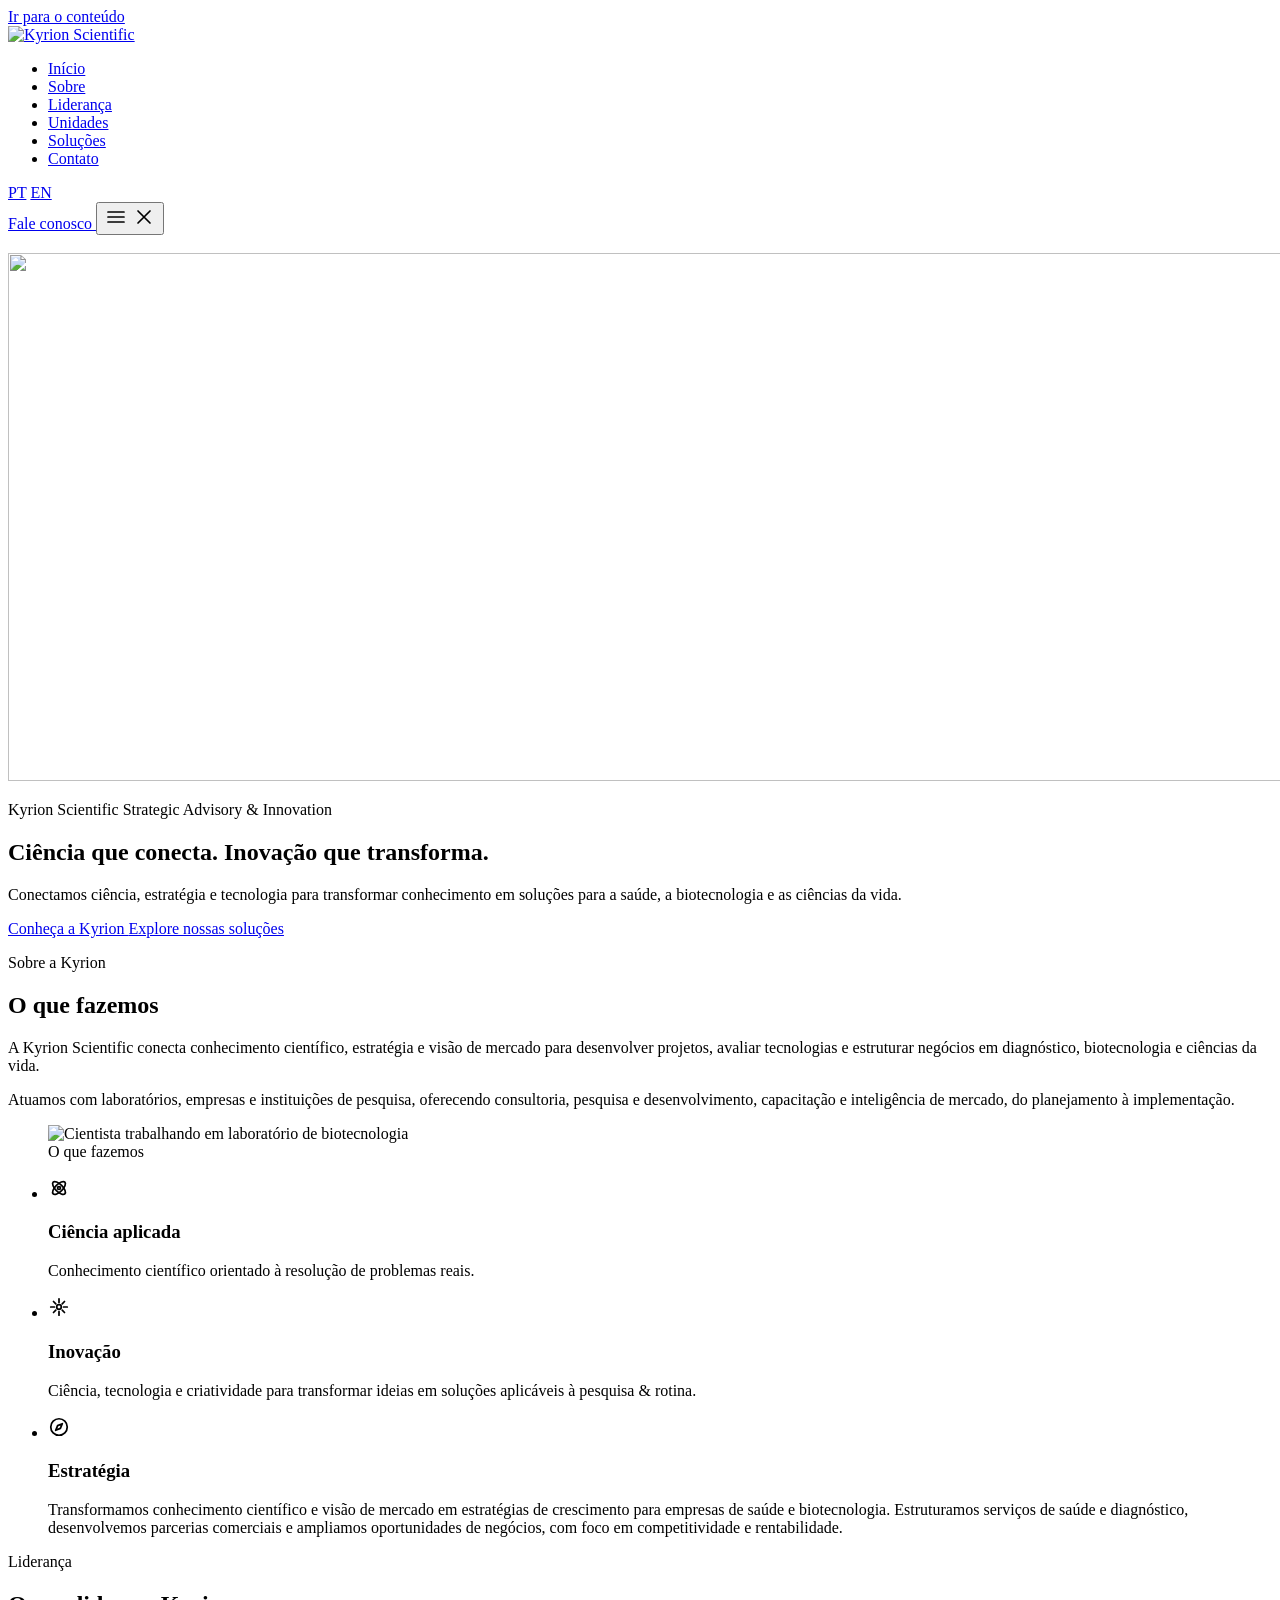
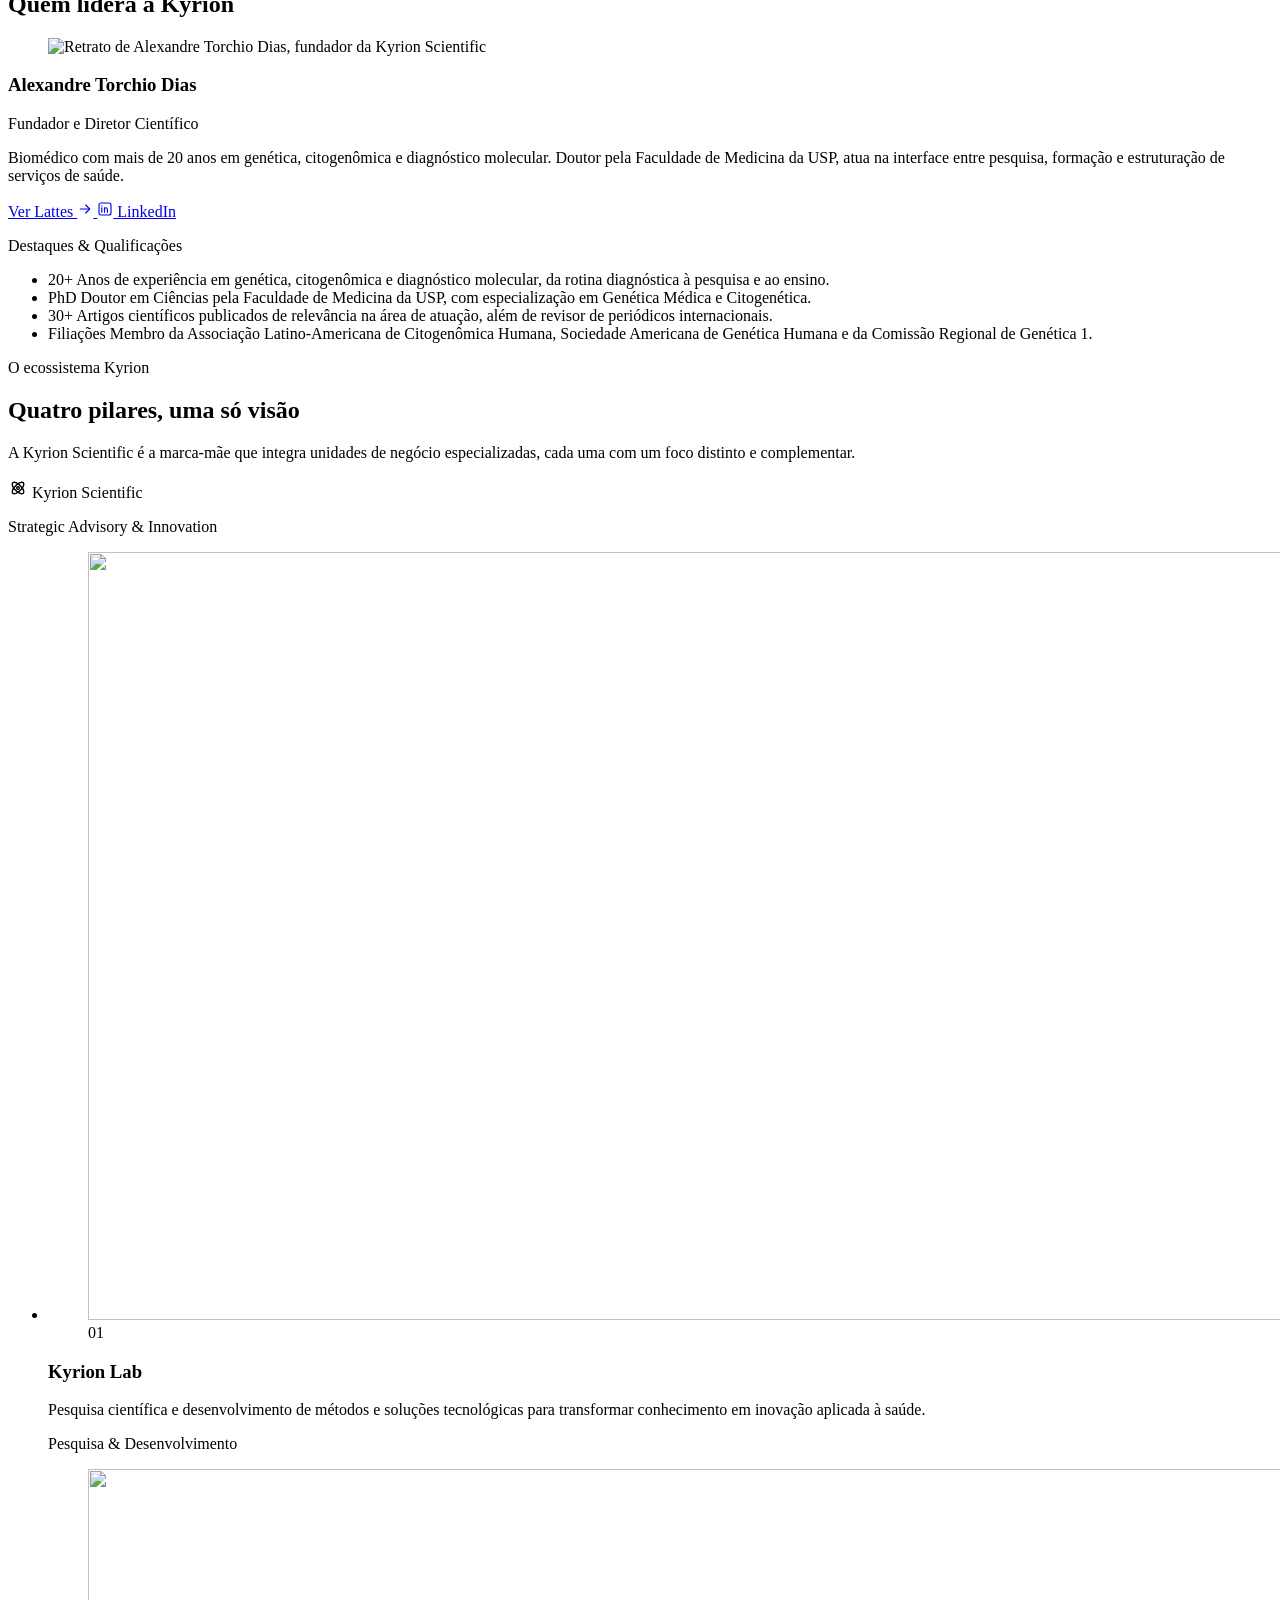
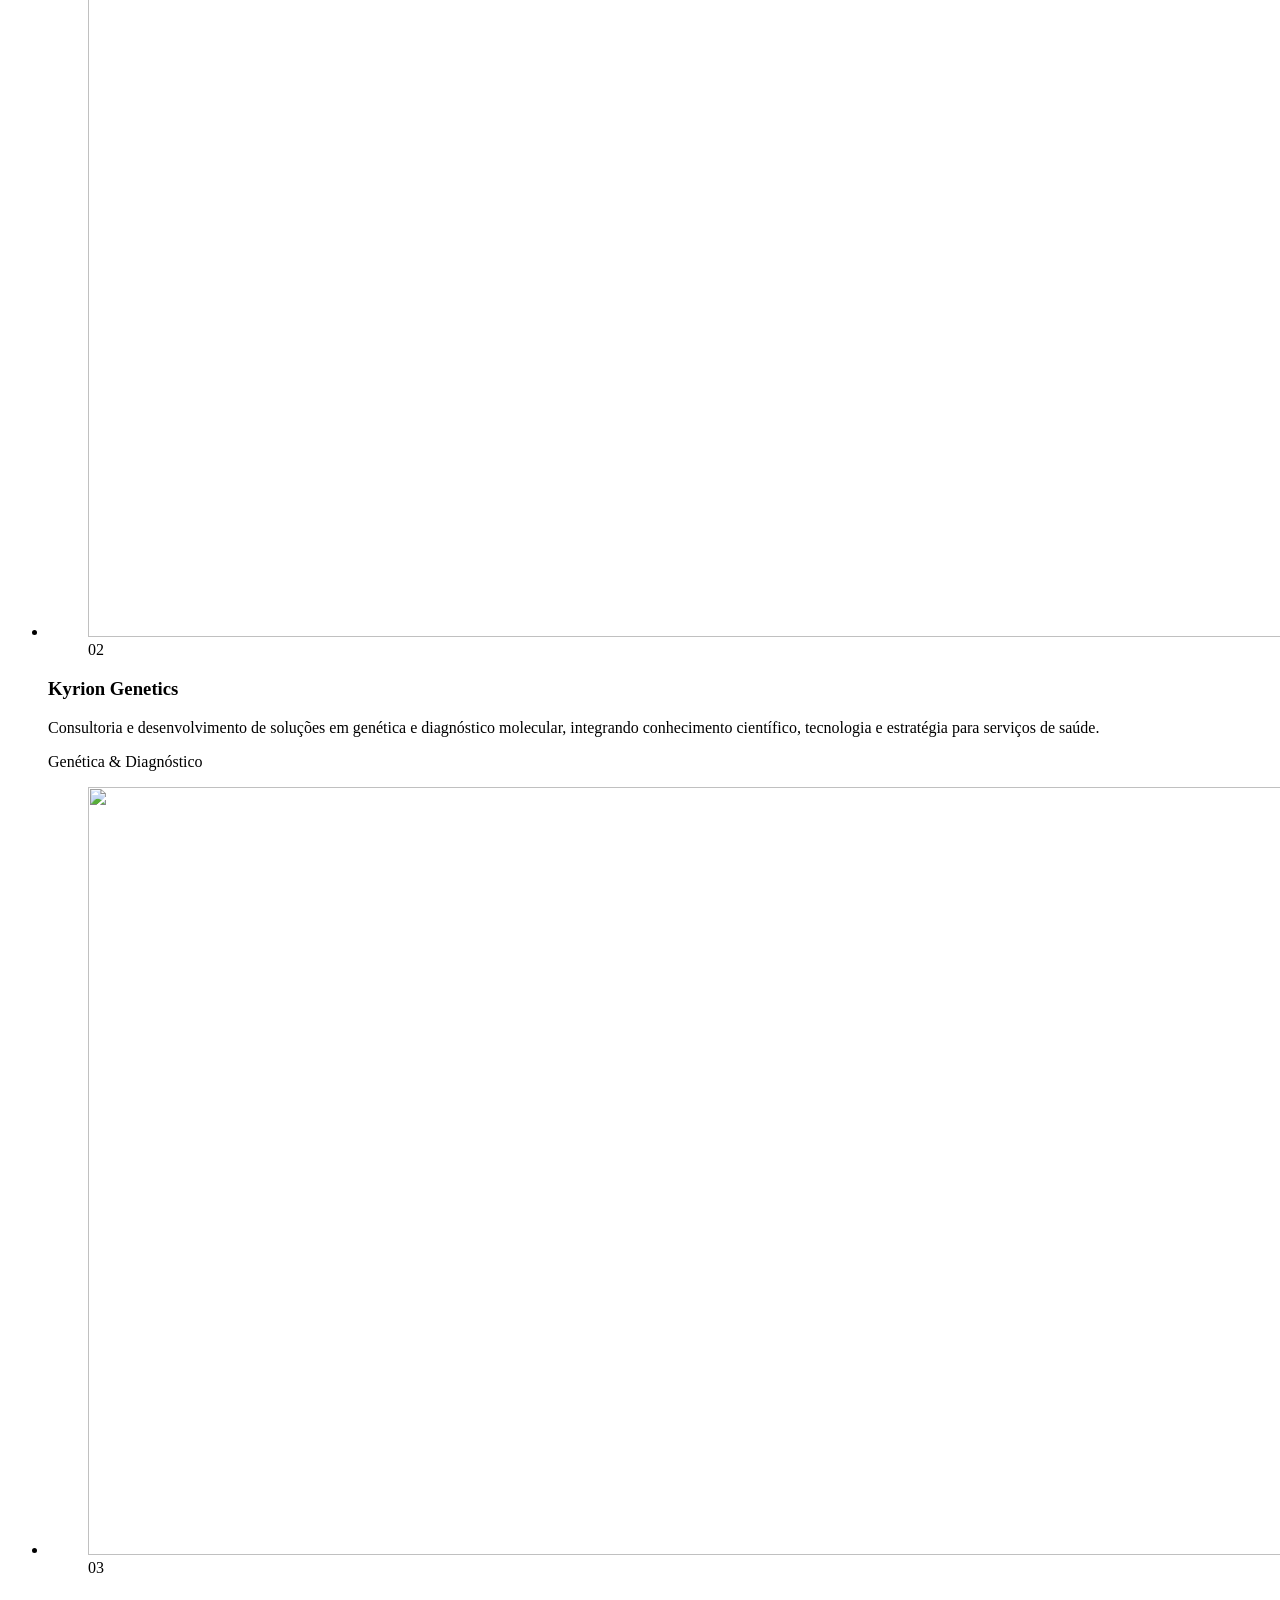
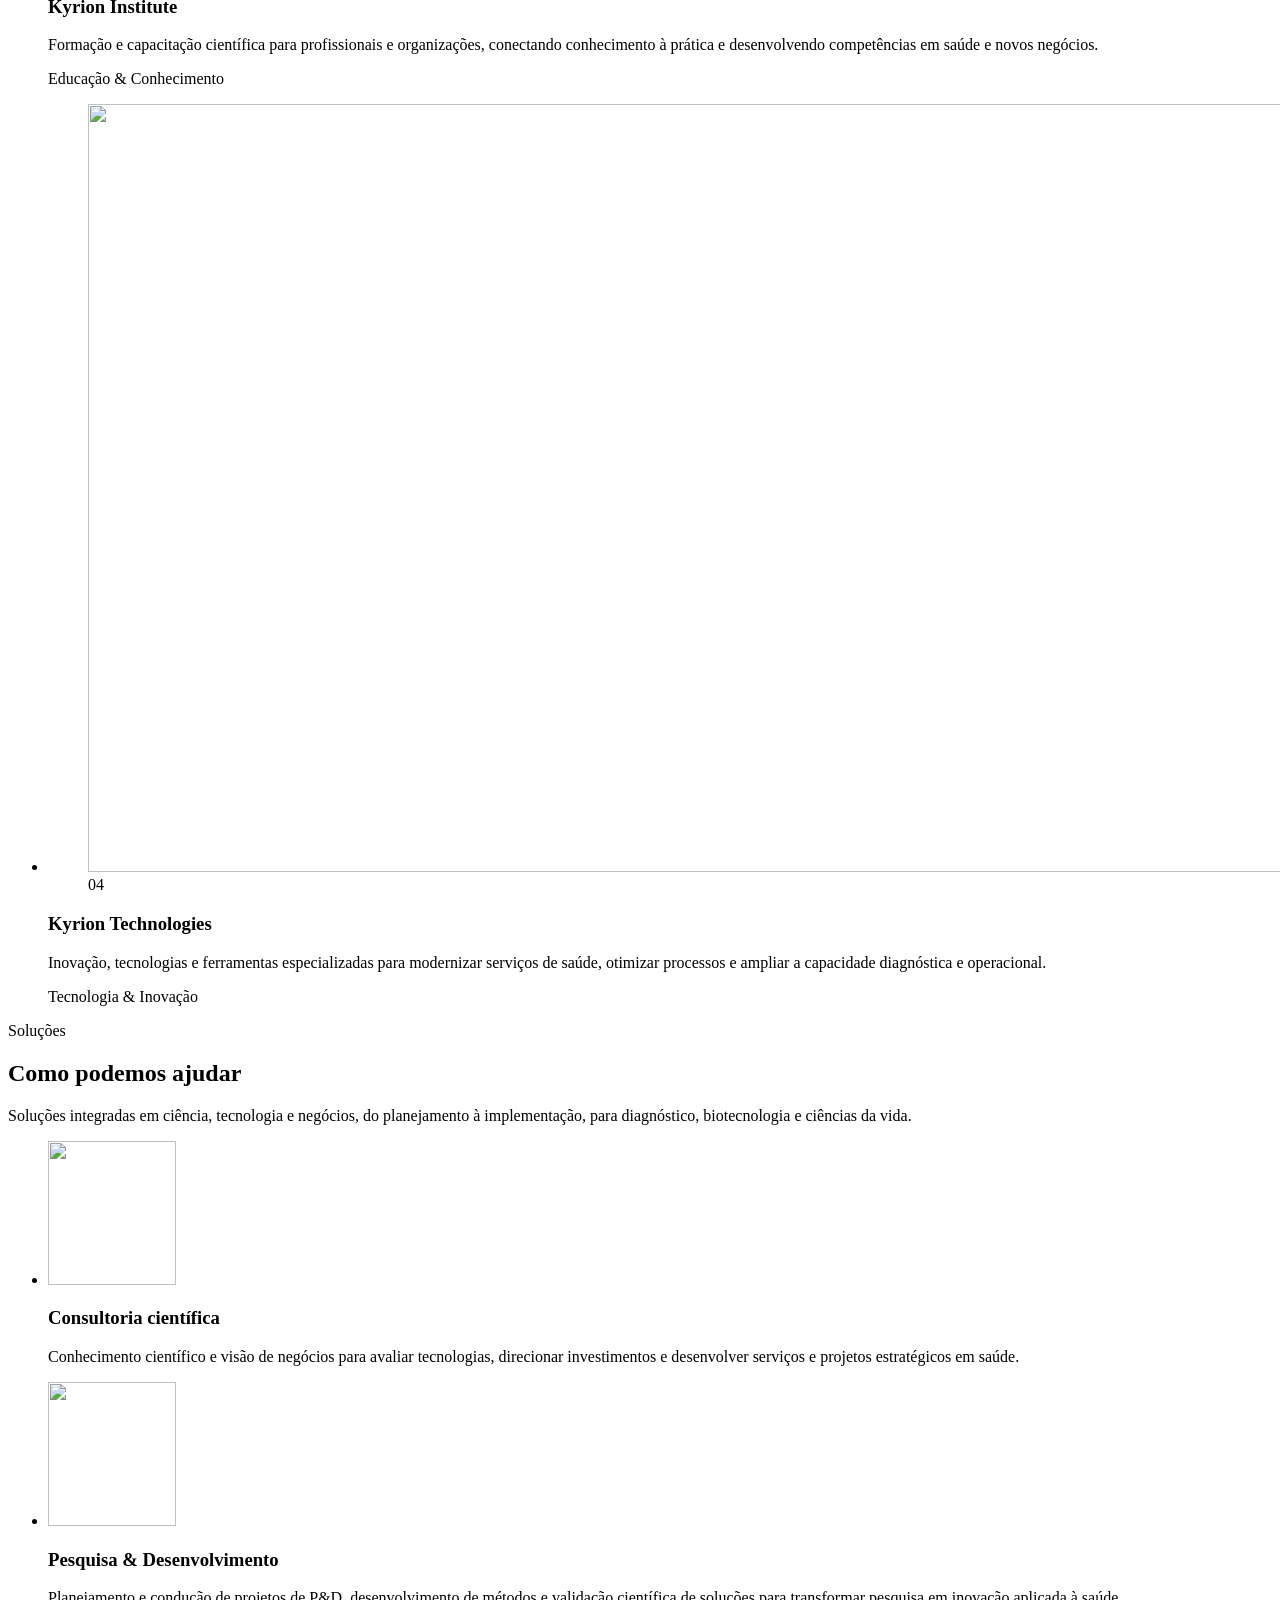
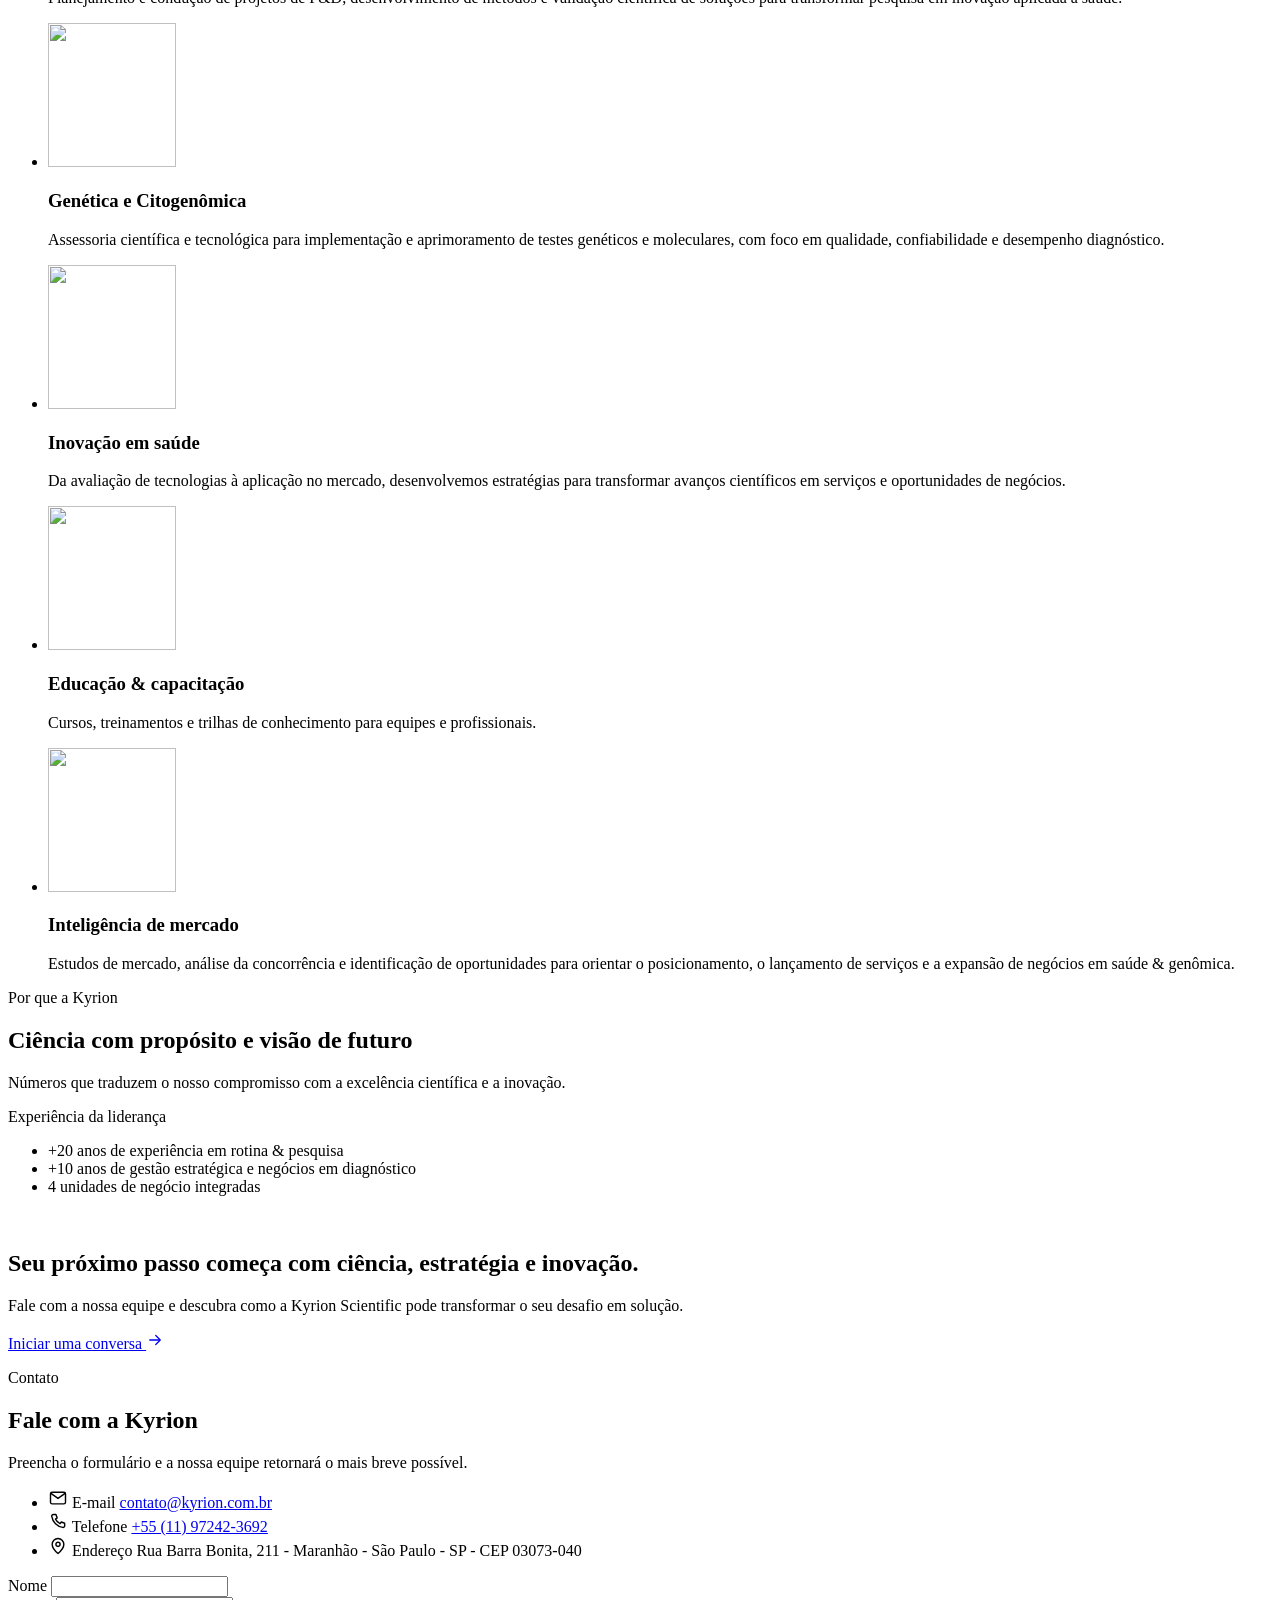
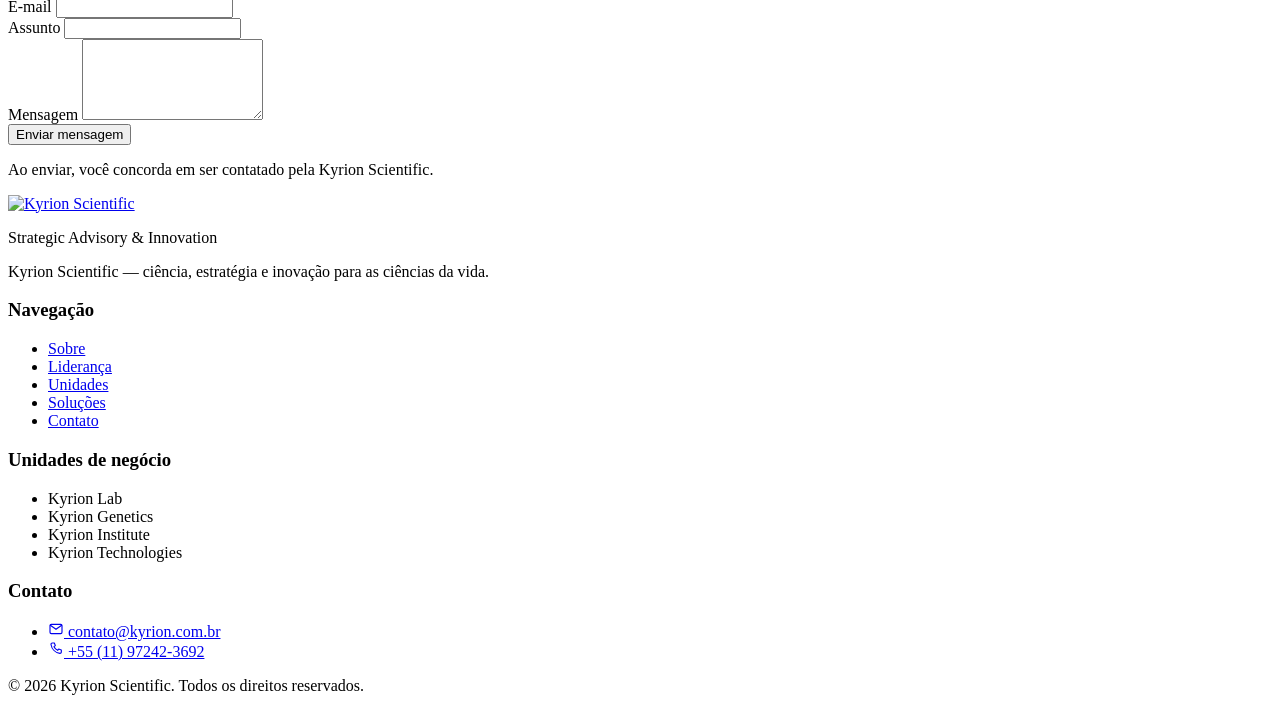
==== commit 408b1f3e: "deploy: publica site compilado (2026-10-19 10:58)" ====
--- a/index.html
+++ b/index.html
@@ -1,7 +1,7 @@
 <!DOCTYPE html><html lang="pt-BR" class="no-js"> <head><meta charset="utf-8"><meta name="viewport" content="width=device-width, initial-scale=1"><title>Kyrion Scientific — Ciência que conecta. Inovação que transforma.</title><meta name="description" content="Conectamos conhecimento científico, estratégia e visão de mercado para desenvolver projetos, avaliar tecnologias e estruturar negócios em diagnóstico, biotecnologia e ciências da vida."><link rel="canonical" href="https://jekroll.github.io/KYRIONWEBSITE/"><link rel="alternate" hreflang="pt-BR" href="https://jekroll.github.io/KYRIONWEBSITE/"><link rel="alternate" hreflang="en" href="https://jekroll.github.io/KYRIONWEBSITE/en/"><link rel="alternate" hreflang="x-default" href="https://jekroll.github.io/KYRIONWEBSITE/"><link rel="icon" type="image/svg+xml" href="/KYRIONWEBSITE/favicon.svg"><link rel="apple-touch-icon" href="/KYRIONWEBSITE/favicon.svg"><meta name="theme-color" content="#002c2d"><meta property="og:type" content="website"><meta property="og:site_name" content="Kyrion Scientific"><meta property="og:title" content="Kyrion Scientific — Ciência que conecta. Inovação que transforma."><meta property="og:description" content="Conectamos conhecimento científico, estratégia e visão de mercado para desenvolver projetos, avaliar tecnologias e estruturar negócios em diagnóstico, biotecnologia e ciências da vida."><meta property="og:url" content="https://jekroll.github.io/KYRIONWEBSITE/"><meta property="og:locale" content="pt_BR"><meta property="og:image" content="https://jekroll.github.io/KYRIONWEBSITE/og-image.jpg"><meta name="twitter:card" content="summary_large_image"><meta name="twitter:title" content="Kyrion Scientific — Ciência que conecta. Inovação que transforma."><meta name="twitter:description" content="Conectamos conhecimento científico, estratégia e visão de mercado para desenvolver projetos, avaliar tecnologias e estruturar negócios em diagnóstico, biotecnologia e ciências da vida."><script type="application/ld+json">{"@context":"https://schema.org","@type":"Organization","name":"Kyrion Scientific","description":"Conectamos conhecimento científico, estratégia e visão de mercado para desenvolver projetos, avaliar tecnologias e estruturar negócios em diagnóstico, biotecnologia e ciências da vida.","url":"https://jekroll.github.io/KYRIONWEBSITE","slogan":"Ciência que conecta. Inovação que transforma."}</script><script>
       document.documentElement.classList.remove('no-js');
     </script><link rel="stylesheet" href="/KYRIONWEBSITE/_astro/index.CPPf2Juo.css"></head> <body> <a class="skip-link" href="#main">Ir para o conteúdo</a>  <header class="site-header" id="site-header" data-header data-astro-cid-3ef6ksr2> <div class="site-header__inner container container--wide" data-astro-cid-3ef6ksr2> <a href="/KYRIONWEBSITE/" class="brand site-header__brand" aria-label="Kyrion Scientific — home" style="--brand-h:34px;--brand-w:126px" data-astro-cid-uaf52tac> <img src="/KYRIONWEBSITE/_astro/logo-new.gGyAkgk_.webp" srcset="/KYRIONWEBSITE/_astro/logo-new.gGyAkgk_.webp 1x, /KYRIONWEBSITE/_astro/logo-new.DoVqcS7O.png 1x" alt="Kyrion Scientific" width="126" height="34" decoding="async" loading="eager" data-astro-cid-uaf52tac> </a>  <nav class="site-nav" id="site-nav" data-nav aria-label="Início" data-astro-cid-3ef6ksr2> <ul class="site-nav__list" data-astro-cid-3ef6ksr2> <li data-astro-cid-3ef6ksr2> <a class="site-nav__link" href="/KYRIONWEBSITE/#inicio" data-nav-link data-astro-cid-3ef6ksr2>Início</a> </li><li data-astro-cid-3ef6ksr2> <a class="site-nav__link" href="/KYRIONWEBSITE/#sobre" data-nav-link data-astro-cid-3ef6ksr2>Sobre</a> </li><li data-astro-cid-3ef6ksr2> <a class="site-nav__link" href="/KYRIONWEBSITE/#lideranca" data-nav-link data-astro-cid-3ef6ksr2>Liderança</a> </li><li data-astro-cid-3ef6ksr2> <a class="site-nav__link" href="/KYRIONWEBSITE/#grupos" data-nav-link data-astro-cid-3ef6ksr2>Unidades</a> </li><li data-astro-cid-3ef6ksr2> <a class="site-nav__link" href="/KYRIONWEBSITE/#solucoes" data-nav-link data-astro-cid-3ef6ksr2>Soluções</a> </li><li data-astro-cid-3ef6ksr2> <a class="site-nav__link" href="/KYRIONWEBSITE/#contato" data-nav-link data-astro-cid-3ef6ksr2>Contato</a> </li> </ul> </nav> <div class="site-header__actions" data-astro-cid-3ef6ksr2> <div class="lang" role="group" aria-label="Idioma" data-astro-cid-3ef6ksr2> <a class="lang__opt is-active" href="/KYRIONWEBSITE/" aria-current="true" hreflang="pt" data-astro-cid-3ef6ksr2>PT</a> <span class="lang__sep" aria-hidden="true" data-astro-cid-3ef6ksr2></span> <a class="lang__opt" href="/KYRIONWEBSITE/en/" hreflang="en" data-astro-cid-3ef6ksr2>EN</a> </div> <a class="btn btn--primary btn--sm site-header__cta" href="/KYRIONWEBSITE/#contato" data-astro-cid-3ef6ksr2> Fale conosco </a> <button class="site-header__toggle" type="button" data-menu-toggle aria-expanded="false" aria-controls="site-nav" aria-label="Abrir menu" data-astro-cid-3ef6ksr2> <span class="site-header__toggle-open" data-astro-cid-3ef6ksr2><svg class="icon" width="24" height="24" viewBox="0 0 24 24" fill="none" stroke="currentColor" stroke-width="1.7" stroke-linecap="round" stroke-linejoin="round" aria-hidden="true" focusable="false" data-astro-cid-4ckhetd2>             <path d="M4 7h16M4 12h16M4 17h16" data-astro-cid-4ckhetd2></path>       </svg> </span> <span class="site-header__toggle-close" data-astro-cid-3ef6ksr2><svg class="icon" width="24" height="24" viewBox="0 0 24 24" fill="none" stroke="currentColor" stroke-width="1.7" stroke-linecap="round" stroke-linejoin="round" aria-hidden="true" focusable="false" data-astro-cid-4ckhetd2>              <path d="M6 6l12 12M18 6 6 18" data-astro-cid-4ckhetd2></path>      </svg> </span> </button> </div> </div> </header> <div class="site-header__scrim" data-menu-scrim hidden data-astro-cid-3ef6ksr2></div>  <main id="main"> <section class="hero" id="inicio" aria-labelledby="hero-title" data-astro-cid-bbe6dxrz> <div class="hero__card" data-astro-cid-bbe6dxrz> <!-- Blurred copy of the same plate, so the padding blends seamlessly
-         with the sharp, uncropped image. --> <div class="hero__backdrop" aria-hidden="true" data-astro-cid-bbe6dxrz> <img src="/KYRIONWEBSITE/_astro/hero-bg.C8MBA4jN.webp" alt="" loading="eager" decoding="async" data-astro-cid-bbe6dxrz> </div> <picture class="hero__photo" data-astro-cid-bbe6dxrz> <source srcset="/KYRIONWEBSITE/_astro/hero-bg.D-Uu-HRz.avif 1920w" type="image/avif" data-astro-cid-bbe6dxrz> <source srcset="/KYRIONWEBSITE/_astro/hero-bg.C8MBA4jN.webp 1920w" type="image/webp" data-astro-cid-bbe6dxrz> <img src="/KYRIONWEBSITE/_astro/hero-bg.DYgstmwq.jpg" srcset="/KYRIONWEBSITE/_astro/hero-bg.DYgstmwq.jpg 1920w, /KYRIONWEBSITE/_astro/hero-bg@2x.C8WDKdjT.jpg 2560w" sizes="100vw" width="1920" height="528" alt="" fetchpriority="high" decoding="async" aria-hidden="true" data-astro-cid-bbe6dxrz> </picture> <div class="hero__overlay" aria-hidden="true" data-astro-cid-bbe6dxrz></div> <div class="hero__inner" data-astro-cid-bbe6dxrz> <div class="hero__content-wrapper" data-astro-cid-bbe6dxrz> <div class="hero__content" data-astro-cid-bbe6dxrz> <p class="hero__eyebrow" data-astro-cid-bbe6dxrz> <span class="hero__brand" data-astro-cid-bbe6dxrz>Kyrion Scientific</span> <span class="hero__sub" data-astro-cid-bbe6dxrz>Strategic Advisory &amp; Innovation</span> </p> <h1 class="hero__title" id="hero-title" data-reveal data-astro-cid-bbe6dxrz> <span data-astro-cid-bbe6dxrz>Ciência que conecta.</span> <span data-astro-cid-bbe6dxrz>Inovação que transforma.</span> </h1> <p class="hero__lead" data-reveal style="--reveal-delay:90ms" data-astro-cid-bbe6dxrz>Conectamos ciência, estratégia e tecnologia para transformar conhecimento em soluções para a saúde, a biotecnologia e as ciências da vida.</p> <div class="hero__actions" data-reveal style="--reveal-delay:180ms" data-astro-cid-bbe6dxrz> <a class="btn btn--primary" href="/KYRIONWEBSITE/#sobre" data-astro-cid-bbe6dxrz> Conheça a Kyrion </a> <a class="btn btn--ghost" href="/KYRIONWEBSITE/#solucoes" data-astro-cid-bbe6dxrz> Explore nossas soluções </a> </div> </div> </div> </div> </div> </section>  <section class="section section--surface about" id="sobre" aria-labelledby="about-title" data-astro-cid-v2cbyr3p> <div class="container" data-astro-cid-v2cbyr3p> <div class="about__grid" data-astro-cid-v2cbyr3p> <div class="about__intro" data-reveal data-astro-cid-v2cbyr3p> <p class="kicker" data-astro-cid-v2cbyr3p>Sobre a Kyrion</p> <h2 id="about-title" data-astro-cid-v2cbyr3p>O que fazemos</h2> <p class="about__lead" data-astro-cid-v2cbyr3p>A Kyrion Scientific conecta conhecimento científico, estratégia e visão de mercado para desenvolver projetos, avaliar tecnologias e estruturar negócios em diagnóstico, biotecnologia e ciências da vida.</p> <p class="about__body" data-astro-cid-v2cbyr3p>Atuamos com laboratórios, empresas e instituições de pesquisa, oferecendo consultoria, pesquisa e desenvolvimento, capacitação e inteligência de mercado, do planejamento à implementação.</p> </div> <figure class="about__media" data-reveal style="--reveal-delay:100ms" data-astro-cid-v2cbyr3p> <picture data-astro-cid-v2cbyr3p> <source srcset="/KYRIONWEBSITE/_astro/about-lab.DQNUo1HB.webp" type="image/webp" data-astro-cid-v2cbyr3p> <img src="/KYRIONWEBSITE/_astro/about-lab.DrcKUUM2.jpg" alt="Cientista trabalhando em laboratório de biotecnologia" width="1200" height="896" loading="lazy" decoding="async" data-astro-cid-v2cbyr3p> </picture> <figcaption class="visually-hidden" data-astro-cid-v2cbyr3p>O que fazemos</figcaption> </figure> </div> <ul class="about__values" data-astro-cid-v2cbyr3p> <li class="about__card" data-reveal style="--reveal-delay:0ms" data-astro-cid-v2cbyr3p> <span class="about__chip" data-astro-cid-v2cbyr3p> <svg class="icon" width="22" height="22" viewBox="0 0 24 24" fill="none" stroke="currentColor" stroke-width="1.9" stroke-linecap="round" stroke-linejoin="round" aria-hidden="true" focusable="false" data-astro-cid-4ckhetd2>        <circle cx="12" cy="12" r="1.6" data-astro-cid-4ckhetd2></circle> <ellipse cx="12" cy="12" rx="9" ry="4" transform="rotate(45 12 12)" data-astro-cid-4ckhetd2></ellipse> <ellipse cx="12" cy="12" rx="9" ry="4" transform="rotate(-45 12 12)" data-astro-cid-4ckhetd2></ellipse>              </svg>  </span> <div class="about__card-body" data-astro-cid-v2cbyr3p> <h3 data-astro-cid-v2cbyr3p>Ciência aplicada</h3> <p data-astro-cid-v2cbyr3p>Conhecimento científico orientado à resolução de problemas reais.</p> </div> </li><li class="about__card" data-reveal style="--reveal-delay:90ms" data-astro-cid-v2cbyr3p> <span class="about__chip" data-astro-cid-v2cbyr3p> <svg class="icon" width="22" height="22" viewBox="0 0 24 24" fill="none" stroke="currentColor" stroke-width="1.9" stroke-linecap="round" stroke-linejoin="round" aria-hidden="true" focusable="false" data-astro-cid-4ckhetd2>         <path d="M12 3v4M12 17v4M3 12h4M17 12h4M6 6l2.5 2.5M15.5 15.5 18 18M18 6l-2.5 2.5M8.5 15.5 6 18" data-astro-cid-4ckhetd2></path> <circle cx="12" cy="12" r="2.5" data-astro-cid-4ckhetd2></circle>             </svg>  </span> <div class="about__card-body" data-astro-cid-v2cbyr3p> <h3 data-astro-cid-v2cbyr3p>Inovação</h3> <p data-astro-cid-v2cbyr3p>Ciência, tecnologia e criatividade para transformar ideias em soluções aplicáveis à pesquisa &amp; rotina.</p> </div> </li><li class="about__card" data-reveal style="--reveal-delay:180ms" data-astro-cid-v2cbyr3p> <span class="about__chip" data-astro-cid-v2cbyr3p> <svg class="icon" width="22" height="22" viewBox="0 0 24 24" fill="none" stroke="currentColor" stroke-width="1.9" stroke-linecap="round" stroke-linejoin="round" aria-hidden="true" focusable="false" data-astro-cid-4ckhetd2>  <circle cx="12" cy="12" r="9" data-astro-cid-4ckhetd2></circle> <path d="m15.6 8.4-2.1 5.1-5.1 2.1 2.1-5.1z" data-astro-cid-4ckhetd2></path>                    </svg>  </span> <div class="about__card-body" data-astro-cid-v2cbyr3p> <h3 data-astro-cid-v2cbyr3p>Estratégia</h3> <p data-astro-cid-v2cbyr3p>Transformamos conhecimento científico e visão de mercado em estratégias de crescimento para empresas de saúde e biotecnologia. Estruturamos serviços de saúde e diagnóstico, desenvolvemos parcerias comerciais e ampliamos oportunidades de negócios, com foco em competitividade e rentabilidade.</p> </div> </li> </ul> </div> </section>  <section class="section section--dark leadership" id="lideranca" aria-labelledby="leadership-title" data-astro-cid-u57r3c23> <div class="container" data-astro-cid-u57r3c23> <!-- isolated section header --> <header class="leadership__head" data-reveal data-astro-cid-u57r3c23> <p class="kicker" data-astro-cid-u57r3c23>Liderança</p> <h2 id="leadership-title" data-astro-cid-u57r3c23>Quem lidera a Kyrion</h2> </header> <!-- framed portrait left · identity + bio + CTA right --> <div class="leadership__profile" data-astro-cid-u57r3c23> <figure class="leadership__frame" data-reveal data-astro-cid-u57r3c23> <picture data-astro-cid-u57r3c23> <source srcset="/KYRIONWEBSITE/_astro/leader-portrait.DbD857Hm.webp" type="image/webp" data-astro-cid-u57r3c23> <img src="/KYRIONWEBSITE/_astro/leader-portrait.BWV4aZXW.jpg" alt="Retrato de Alexandre Torchio Dias, fundador da Kyrion Scientific" width="800" height="923" loading="lazy" decoding="async" data-astro-cid-u57r3c23> </picture> </figure> <div class="leadership__content" data-reveal style="--reveal-delay:100ms" data-astro-cid-u57r3c23> <div class="leadership__identity" data-astro-cid-u57r3c23> <h3 data-astro-cid-u57r3c23>Alexandre Torchio Dias</h3> <p class="leadership__role" data-astro-cid-u57r3c23>Fundador e Diretor Científico</p> </div> <p class="leadership__bio" data-astro-cid-u57r3c23>Biólogo biomédico com mais de 20 anos em genética, citogenômica e diagnóstico molecular. Doutor pela Faculdade de Medicina da USP, atua na interface entre pesquisa, formação e estruturação de serviços de saúde.</p> <div class="leadership__links" data-astro-cid-u57r3c23> <a class="btn btn--primary btn--sm" href="http://lattes.cnpq.br/3293784131021507" target="_blank" rel="noopener noreferrer" data-astro-cid-u57r3c23> Ver Lattes <svg class="icon" width="16" height="16" viewBox="0 0 24 24" fill="none" stroke="currentColor" stroke-width="1.7" stroke-linecap="round" stroke-linejoin="round" aria-hidden="true" focusable="false" data-astro-cid-4ckhetd2>             <path d="M5 12h13" data-astro-cid-4ckhetd2></path> <path d="m13 6 6 6-6 6" data-astro-cid-4ckhetd2></path>         </svg>  </a> <a class="btn btn--light btn--sm" href="https://www.linkedin.com/in/alexandre-torchio-dias-54872938/" target="_blank" rel="noopener noreferrer" data-astro-cid-u57r3c23> <svg class="icon" width="16" height="16" viewBox="0 0 24 24" fill="none" stroke="currentColor" stroke-width="1.7" stroke-linecap="round" stroke-linejoin="round" aria-hidden="true" focusable="false" data-astro-cid-4ckhetd2>                    <rect x="3" y="3" width="18" height="18" rx="3" data-astro-cid-4ckhetd2></rect> <path d="M7.2 10.2v6.6" data-astro-cid-4ckhetd2></path> <path d="M7.2 7.4v.02" data-astro-cid-4ckhetd2></path> <path d="M11.2 16.8v-6.6M11.2 12.6c0-1.4.8-2.4 2.2-2.4s2.2 1 2.2 2.4v4.2" data-astro-cid-4ckhetd2></path>  </svg>  LinkedIn </a> </div> </div> </div> <!-- full-width metrics band --> <div class="leadership__band" data-reveal style="--reveal-delay:160ms" data-astro-cid-u57r3c23> <p class="leadership__band-label" data-astro-cid-u57r3c23>Destaques &amp; Qualificações</p> <ul class="leadership__metrics" data-astro-cid-u57r3c23> <li class="leadership__metric" data-astro-cid-u57r3c23> <span class="leadership__metric-value" data-astro-cid-u57r3c23>20+</span> <span class="leadership__metric-label" data-astro-cid-u57r3c23>Anos de experiência em genética, citogenômica e diagnóstico molecular, da rotina diagnóstica à pesquisa e ao ensino.</span> </li><li class="leadership__metric" data-astro-cid-u57r3c23> <span class="leadership__metric-value" data-astro-cid-u57r3c23>PhD</span> <span class="leadership__metric-label" data-astro-cid-u57r3c23>Doutor em Ciências pela Faculdade de Medicina da USP, com especialização em Genética Médica e Citogenética.</span> </li><li class="leadership__metric" data-astro-cid-u57r3c23> <span class="leadership__metric-value" data-astro-cid-u57r3c23>30+</span> <span class="leadership__metric-label" data-astro-cid-u57r3c23>Artigos científicos publicados de relevância na área de atuação, além de revisor de periódicos internacionais.</span> </li><li class="leadership__metric" data-astro-cid-u57r3c23> <span class="leadership__metric-value" data-astro-cid-u57r3c23>Filiações</span> <span class="leadership__metric-label" data-astro-cid-u57r3c23>Membro da Associação Latino-Americana de Citogenômica Humana, Sociedade Americana de Genética Humana e da Comissão Regional de Genética 1.</span> </li> </ul> </div> </div> </section>  <section class="section ecosystem" id="grupos" aria-labelledby="ecosystem-title" data-astro-cid-yqvkyiml> <div class="container" data-astro-cid-yqvkyiml> <div class="section-head" data-reveal data-astro-cid-yqvkyiml> <p class="kicker" data-astro-cid-yqvkyiml>O ecossistema Kyrion</p> <h2 id="ecosystem-title" data-astro-cid-yqvkyiml>Quatro pilares, uma só visão</h2> <p data-astro-cid-yqvkyiml>A Kyrion Scientific é a marca-mãe que integra unidades de negócio especializadas, cada uma com um foco distinto e complementar.</p> </div> <div class="ecosystem__parent" data-reveal data-astro-cid-yqvkyiml> <span class="ecosystem__badge" data-astro-cid-yqvkyiml> <svg class="icon" width="20" height="20" viewBox="0 0 24 24" fill="none" stroke="currentColor" stroke-width="1.7" stroke-linecap="round" stroke-linejoin="round" aria-hidden="true" focusable="false" data-astro-cid-4ckhetd2>        <circle cx="12" cy="12" r="1.6" data-astro-cid-4ckhetd2></circle> <ellipse cx="12" cy="12" rx="9" ry="4" transform="rotate(45 12 12)" data-astro-cid-4ckhetd2></ellipse> <ellipse cx="12" cy="12" rx="9" ry="4" transform="rotate(-45 12 12)" data-astro-cid-4ckhetd2></ellipse>              </svg>  Kyrion Scientific </span> <p class="ecosystem__parent-text" data-astro-cid-yqvkyiml>Strategic Advisory &amp; Innovation</p> </div> <ul class="ecosystem__grid" data-astro-cid-yqvkyiml> <li class="ecosystem__item" data-accent="orange" data-reveal style="--reveal-delay:0ms" data-astro-cid-yqvkyiml> <article class="card ecosystem__card" data-astro-cid-yqvkyiml> <figure class="ecosystem__media" aria-hidden="true" data-astro-cid-yqvkyiml> <img src="/KYRIONWEBSITE/_astro/pillar-lab.C-nQlmTT.jpg" alt="" width="1376" height="768" loading="lazy" decoding="async" data-astro-cid-yqvkyiml> <span class="ecosystem__num" aria-hidden="true" data-astro-cid-yqvkyiml>01</span> </figure> <div class="ecosystem__body" data-astro-cid-yqvkyiml> <h3 data-astro-cid-yqvkyiml>Kyrion Lab</h3> <p data-astro-cid-yqvkyiml>Pesquisa científica e desenvolvimento de métodos e soluções tecnológicas para transformar conhecimento em inovação aplicada à saúde.</p> <span class="ecosystem__tag" data-astro-cid-yqvkyiml>Pesquisa &amp; Desenvolvimento</span> </div> </article> </li><li class="ecosystem__item" data-accent="periwinkle" data-reveal style="--reveal-delay:80ms" data-astro-cid-yqvkyiml> <article class="card ecosystem__card" data-astro-cid-yqvkyiml> <figure class="ecosystem__media" aria-hidden="true" data-astro-cid-yqvkyiml> <img src="/KYRIONWEBSITE/_astro/pillar-genetics.BRFj-R60.jpg" alt="" width="1376" height="768" loading="lazy" decoding="async" data-astro-cid-yqvkyiml> <span class="ecosystem__num" aria-hidden="true" data-astro-cid-yqvkyiml>02</span> </figure> <div class="ecosystem__body" data-astro-cid-yqvkyiml> <h3 data-astro-cid-yqvkyiml>Kyrion Genetics</h3> <p data-astro-cid-yqvkyiml>Consultoria e desenvolvimento de soluções em genética e diagnóstico molecular, integrando conhecimento científico, tecnologia e estratégia para serviços de saúde.</p> <span class="ecosystem__tag" data-astro-cid-yqvkyiml>Genética &amp; Diagnóstico</span> </div> </article> </li><li class="ecosystem__item" data-accent="lime" data-reveal style="--reveal-delay:160ms" data-astro-cid-yqvkyiml> <article class="card ecosystem__card" data-astro-cid-yqvkyiml> <figure class="ecosystem__media" aria-hidden="true" data-astro-cid-yqvkyiml> <img src="/KYRIONWEBSITE/_astro/pillar-institute.BL2FJ0N2.jpg" alt="" width="1376" height="768" loading="lazy" decoding="async" data-astro-cid-yqvkyiml> <span class="ecosystem__num" aria-hidden="true" data-astro-cid-yqvkyiml>03</span> </figure> <div class="ecosystem__body" data-astro-cid-yqvkyiml> <h3 data-astro-cid-yqvkyiml>Kyrion Institute</h3> <p data-astro-cid-yqvkyiml>Formação e capacitação científica para profissionais e organizações, conectando conhecimento à prática e desenvolvendo competências em saúde e novos negócios.</p> <span class="ecosystem__tag" data-astro-cid-yqvkyiml>Educação &amp; Conhecimento</span> </div> </article> </li><li class="ecosystem__item" data-accent="navy" data-reveal style="--reveal-delay:240ms" data-astro-cid-yqvkyiml> <article class="card ecosystem__card" data-astro-cid-yqvkyiml> <figure class="ecosystem__media" aria-hidden="true" data-astro-cid-yqvkyiml> <img src="/KYRIONWEBSITE/_astro/pillar-technologies.C7Kxhx0w.jpg" alt="" width="1376" height="768" loading="lazy" decoding="async" data-astro-cid-yqvkyiml> <span class="ecosystem__num" aria-hidden="true" data-astro-cid-yqvkyiml>04</span> </figure> <div class="ecosystem__body" data-astro-cid-yqvkyiml> <h3 data-astro-cid-yqvkyiml>Kyrion Technologies</h3> <p data-astro-cid-yqvkyiml>Inovação, tecnologias e ferramentas especializadas para modernizar serviços de saúde, otimizar processos e ampliar a capacidade diagnóstica e operacional.</p> <span class="ecosystem__tag" data-astro-cid-yqvkyiml>Tecnologia &amp; Inovação</span> </div> </article> </li> </ul> </div> </section>  <section class="section section--surface solutions" id="solucoes" aria-labelledby="solutions-title" data-astro-cid-vj7y5fzp> <div class="container" data-astro-cid-vj7y5fzp> <div class="section-head" data-reveal data-astro-cid-vj7y5fzp> <p class="kicker" data-astro-cid-vj7y5fzp>Soluções</p> <h2 id="solutions-title" data-astro-cid-vj7y5fzp>Como podemos ajudar</h2> <p data-astro-cid-vj7y5fzp>Soluções integradas em ciência, tecnologia e negócios, do planejamento à implementação, para diagnóstico, biotecnologia e ciências da vida.</p> </div> <ul class="grid grid--3 solutions__grid" data-astro-cid-vj7y5fzp> <li data-accent="orange" data-reveal style="--reveal-delay:0ms" data-astro-cid-vj7y5fzp> <article class="card solutions__card" data-astro-cid-vj7y5fzp> <img class="solutions__tile" src="/KYRIONWEBSITE/_astro/consultoria.Cqw3ckSS.webp" alt="" width="128" height="144" loading="lazy" decoding="async" aria-hidden="true" data-astro-cid-vj7y5fzp> <h3 data-astro-cid-vj7y5fzp>Consultoria científica</h3> <p data-astro-cid-vj7y5fzp>Conhecimento científico e visão de negócios para avaliar tecnologias, direcionar investimentos e desenvolver serviços e projetos estratégicos em saúde.</p> </article> </li><li data-accent="periwinkle" data-reveal style="--reveal-delay:70ms" data-astro-cid-vj7y5fzp> <article class="card solutions__card" data-astro-cid-vj7y5fzp> <img class="solutions__tile" src="/KYRIONWEBSITE/_astro/pesquisa.BmiKWcl9.webp" alt="" width="128" height="144" loading="lazy" decoding="async" aria-hidden="true" data-astro-cid-vj7y5fzp> <h3 data-astro-cid-vj7y5fzp>Pesquisa &amp; Desenvolvimento</h3> <p data-astro-cid-vj7y5fzp>Planejamento e condução de projetos de P&amp;D, desenvolvimento de métodos e validação científica de soluções para transformar pesquisa em inovação aplicada à saúde.</p> </article> </li><li data-accent="lime" data-reveal style="--reveal-delay:140ms" data-astro-cid-vj7y5fzp> <article class="card solutions__card" data-astro-cid-vj7y5fzp> <img class="solutions__tile" src="/KYRIONWEBSITE/_astro/diagnostico.CxVU6_EM.webp" alt="" width="128" height="144" loading="lazy" decoding="async" aria-hidden="true" data-astro-cid-vj7y5fzp> <h3 data-astro-cid-vj7y5fzp>Genética e Citogenômica</h3> <p data-astro-cid-vj7y5fzp>Assessoria científica e tecnológica para implementação e aprimoramento de testes genéticos e moleculares, com foco em qualidade, confiabilidade e desempenho diagnóstico.</p> </article> </li><li data-accent="navy" data-reveal style="--reveal-delay:210ms" data-astro-cid-vj7y5fzp> <article class="card solutions__card" data-astro-cid-vj7y5fzp> <img class="solutions__tile" src="/KYRIONWEBSITE/_astro/biotech.B4dVZGqE.webp" alt="" width="128" height="144" loading="lazy" decoding="async" aria-hidden="true" data-astro-cid-vj7y5fzp> <h3 data-astro-cid-vj7y5fzp>Inovação em saúde</h3> <p data-astro-cid-vj7y5fzp>Da avaliação de tecnologias à aplicação no mercado, desenvolvemos estratégias para transformar avanços científicos em serviços e oportunidades de negócios.</p> </article> </li><li data-accent="orange" data-reveal style="--reveal-delay:280ms" data-astro-cid-vj7y5fzp> <article class="card solutions__card" data-astro-cid-vj7y5fzp> <img class="solutions__tile" src="/KYRIONWEBSITE/_astro/educacao.DjyEGRSN.webp" alt="" width="128" height="144" loading="lazy" decoding="async" aria-hidden="true" data-astro-cid-vj7y5fzp> <h3 data-astro-cid-vj7y5fzp>Educação &amp; capacitação</h3> <p data-astro-cid-vj7y5fzp>Cursos, treinamentos e trilhas de conhecimento para equipes e profissionais.</p> </article> </li><li data-accent="periwinkle" data-reveal style="--reveal-delay:350ms" data-astro-cid-vj7y5fzp> <article class="card solutions__card" data-astro-cid-vj7y5fzp> <img class="solutions__tile" src="/KYRIONWEBSITE/_astro/tecnologia.T-dvYS2X.webp" alt="" width="128" height="144" loading="lazy" decoding="async" aria-hidden="true" data-astro-cid-vj7y5fzp> <h3 data-astro-cid-vj7y5fzp>Inteligência de mercado</h3> <p data-astro-cid-vj7y5fzp>Estudos de mercado, análise da concorrência e identificação de oportunidades para orientar o posicionamento, o lançamento de serviços e a expansão de negócios em saúde &amp; genômica.</p> </article> </li> </ul> </div> </section>  <section class="section--navy stats" aria-labelledby="stats-title" data-astro-cid-bhxv2qxz> <div class="container stats__inner" data-astro-cid-bhxv2qxz> <div class="stats__head" data-reveal data-astro-cid-bhxv2qxz> <p class="kicker" data-astro-cid-bhxv2qxz>Por que a Kyrion</p> <h2 id="stats-title" data-astro-cid-bhxv2qxz>Ciência com propósito e visão de futuro</h2> <p class="stats__sub" data-astro-cid-bhxv2qxz>Números que traduzem o nosso compromisso com a excelência científica e a inovação.</p> </div> <div class="stats__groups" data-astro-cid-bhxv2qxz> <div class="stats__group" data-reveal style="--reveal-delay:0ms" data-astro-cid-bhxv2qxz> <p class="stats__group-label" data-astro-cid-bhxv2qxz>Experiência da liderança</p> <ul class="stats__list" data-astro-cid-bhxv2qxz> <li class="stats__item" data-astro-cid-bhxv2qxz> <span class="stats__value" data-count-to="+20" data-astro-cid-bhxv2qxz>+20</span> <span class="stats__label" data-astro-cid-bhxv2qxz>anos de experiência em rotina &amp; pesquisa</span> </li><li class="stats__item" data-astro-cid-bhxv2qxz> <span class="stats__value" data-count-to="+10" data-astro-cid-bhxv2qxz>+10</span> <span class="stats__label" data-astro-cid-bhxv2qxz>anos de gestão estratégica e negócios em diagnóstico</span> </li><li class="stats__item" data-astro-cid-bhxv2qxz> <span class="stats__value" data-count-to="4" data-astro-cid-bhxv2qxz>4</span> <span class="stats__label" data-astro-cid-bhxv2qxz>unidades de negócio integradas</span> </li> </ul> </div> </div> </div> </section>  <section class="cta" aria-labelledby="cta-title" data-astro-cid-kokrr3jq> <div class="container" data-astro-cid-kokrr3jq> <div class="cta__panel" data-reveal data-astro-cid-kokrr3jq> <picture class="cta__bg" aria-hidden="true" data-astro-cid-kokrr3jq> <source srcset="/KYRIONWEBSITE/_astro/cta-band.CKwu-W7B.webp" type="image/webp" data-astro-cid-kokrr3jq> <img src="/KYRIONWEBSITE/_astro/cta-band.BWLTZXnr.jpg" alt="" loading="lazy" decoding="async" data-astro-cid-kokrr3jq> </picture> <div class="cta__scrim" aria-hidden="true" data-astro-cid-kokrr3jq></div> <div class="cta__body" data-astro-cid-kokrr3jq> <h2 id="cta-title" data-astro-cid-kokrr3jq>Seu próximo passo começa com ciência, estratégia e inovação.</h2> <p data-astro-cid-kokrr3jq>Fale com a nossa equipe e descubra como a Kyrion Scientific pode transformar o seu desafio em solução.</p> </div> <a class="btn btn--primary cta__btn" href="/KYRIONWEBSITE/#contato" data-astro-cid-kokrr3jq> Iniciar uma conversa <svg class="icon" width="18" height="18" viewBox="0 0 24 24" fill="none" stroke="currentColor" stroke-width="1.7" stroke-linecap="round" stroke-linejoin="round" aria-hidden="true" focusable="false" data-astro-cid-4ckhetd2>             <path d="M5 12h13" data-astro-cid-4ckhetd2></path> <path d="m13 6 6 6-6 6" data-astro-cid-4ckhetd2></path>         </svg>  </a> </div> </div> </section>  <section class="section section--surface contact" id="contato" aria-labelledby="contact-title" data-astro-cid-xmivup5a> <div class="container contact__grid" data-astro-cid-xmivup5a> <div class="contact__intro" data-reveal data-astro-cid-xmivup5a> <p class="kicker" data-astro-cid-xmivup5a>Contato</p> <h2 id="contact-title" data-astro-cid-xmivup5a>Fale com a Kyrion</h2> <p class="contact__text" data-astro-cid-xmivup5a>Preencha o formulário e a nossa equipe retornará o mais breve possível.</p> <ul class="contact__list" data-astro-cid-xmivup5a> <li data-astro-cid-xmivup5a> <span class="contact__ico" data-astro-cid-xmivup5a><svg class="icon" width="20" height="20" viewBox="0 0 24 24" fill="none" stroke="currentColor" stroke-width="1.7" stroke-linecap="round" stroke-linejoin="round" aria-hidden="true" focusable="false" data-astro-cid-4ckhetd2>          <rect x="3" y="5" width="18" height="14" rx="2" data-astro-cid-4ckhetd2></rect> <path d="m3.5 6.5 8.5 6 8.5-6" data-astro-cid-4ckhetd2></path>            </svg> </span> <span data-astro-cid-xmivup5a> <span class="contact__label" data-astro-cid-xmivup5a>E-mail</span> <a href="mailto:contato@kyrion.com.br" data-astro-cid-xmivup5a>contato@kyrion.com.br</a> </span> </li> <li data-astro-cid-xmivup5a> <span class="contact__ico" data-astro-cid-xmivup5a><svg class="icon" width="20" height="20" viewBox="0 0 24 24" fill="none" stroke="currentColor" stroke-width="1.7" stroke-linecap="round" stroke-linejoin="round" aria-hidden="true" focusable="false" data-astro-cid-4ckhetd2>          <path d="M6.5 3h3l1.5 4-2 1.5a12 12 0 0 0 5.5 5.5L16 12l4 1.5v3a2 2 0 0 1-2.2 2A16 16 0 0 1 4.5 5.2 2 2 0 0 1 6.5 3z" data-astro-cid-4ckhetd2></path>          </svg> </span> <span data-astro-cid-xmivup5a> <span class="contact__label" data-astro-cid-xmivup5a>Telefone</span> <a href="tel:+5511972423692" data-astro-cid-xmivup5a>+55 (11) 97242-3692</a> </span> </li> <li data-astro-cid-xmivup5a> <span class="contact__ico" data-astro-cid-xmivup5a><svg class="icon" width="20" height="20" viewBox="0 0 24 24" fill="none" stroke="currentColor" stroke-width="1.7" stroke-linecap="round" stroke-linejoin="round" aria-hidden="true" focusable="false" data-astro-cid-4ckhetd2>            <path d="M12 21s7-5.6 7-11a7 7 0 1 0-14 0c0 5.4 7 11 7 11z" data-astro-cid-4ckhetd2></path> <circle cx="12" cy="10" r="2.5" data-astro-cid-4ckhetd2></circle>          </svg> </span> <span data-astro-cid-xmivup5a> <span class="contact__label" data-astro-cid-xmivup5a>Endereço</span> <span data-astro-cid-xmivup5a>Rua Barra Bonita, 211 - Maranhão - São Paulo - SP - CEP 03073-040</span> </span> </li> </ul> </div> <form class="contact__form" data-contact-form novalidate data-reveal style="--reveal-delay:100ms" data-astro-cid-xmivup5a> <div class="field" data-astro-cid-xmivup5a> <label for="cf-name" data-astro-cid-xmivup5a>Nome</label> <input id="cf-name" name="name" type="text" autocomplete="name" required data-astro-cid-xmivup5a> </div> <div class="field" data-astro-cid-xmivup5a> <label for="cf-email" data-astro-cid-xmivup5a>E-mail</label> <input id="cf-email" name="email" type="email" autocomplete="email" required data-astro-cid-xmivup5a> </div> <div class="field" data-astro-cid-xmivup5a> <label for="cf-subject" data-astro-cid-xmivup5a>Assunto</label> <input id="cf-subject" name="subject" type="text" data-astro-cid-xmivup5a> </div> <div class="field field--full" data-astro-cid-xmivup5a> <label for="cf-message" data-astro-cid-xmivup5a>Mensagem</label> <textarea id="cf-message" name="message" rows="5" required data-astro-cid-xmivup5a></textarea> </div> <div class="contact__submit field--full" data-astro-cid-xmivup5a> <button class="btn btn--primary" type="submit" data-astro-cid-xmivup5a>Enviar mensagem</button> <p class="contact__form-note" data-astro-cid-xmivup5a>Ao enviar, você concorda em ser contatado pela Kyrion Scientific.</p> </div> </form> </div> </section>  </main> <footer class="footer section--dark" data-astro-cid-sz7xmlte> <div class="container footer__inner" data-astro-cid-sz7xmlte> <div class="footer__brand" data-astro-cid-sz7xmlte> <a href="/KYRIONWEBSITE/" class="brand" aria-label="Kyrion Scientific — home" style="--brand-h:38px;--brand-w:141px" data-astro-cid-uaf52tac> <img src="/KYRIONWEBSITE/_astro/logo-new.gGyAkgk_.webp" srcset="/KYRIONWEBSITE/_astro/logo-new.gGyAkgk_.webp 1x, /KYRIONWEBSITE/_astro/logo-new.DoVqcS7O.png 1x" alt="Kyrion Scientific" width="141" height="38" decoding="async" loading="eager" data-astro-cid-uaf52tac> </a>  <p class="footer__tagline" data-astro-cid-sz7xmlte>Strategic Advisory &amp; Innovation</p> <p class="footer__about" data-astro-cid-sz7xmlte>Kyrion Scientific — ciência, estratégia e inovação para as ciências da vida.</p> </div> <nav class="footer__col" aria-label="Navegação" data-astro-cid-sz7xmlte> <h3 data-astro-cid-sz7xmlte>Navegação</h3> <ul data-astro-cid-sz7xmlte> <li data-astro-cid-sz7xmlte><a href="/KYRIONWEBSITE/#sobre" data-astro-cid-sz7xmlte>Sobre</a></li><li data-astro-cid-sz7xmlte><a href="/KYRIONWEBSITE/#lideranca" data-astro-cid-sz7xmlte>Liderança</a></li><li data-astro-cid-sz7xmlte><a href="/KYRIONWEBSITE/#grupos" data-astro-cid-sz7xmlte>Unidades</a></li><li data-astro-cid-sz7xmlte><a href="/KYRIONWEBSITE/#solucoes" data-astro-cid-sz7xmlte>Soluções</a></li><li data-astro-cid-sz7xmlte><a href="/KYRIONWEBSITE/#contato" data-astro-cid-sz7xmlte>Contato</a></li> </ul> </nav> <div class="footer__col" data-astro-cid-sz7xmlte> <h3 data-astro-cid-sz7xmlte>Unidades de negócio</h3> <ul data-astro-cid-sz7xmlte> <li data-astro-cid-sz7xmlte><span data-astro-cid-sz7xmlte>Kyrion Lab</span></li><li data-astro-cid-sz7xmlte><span data-astro-cid-sz7xmlte>Kyrion Genetics</span></li><li data-astro-cid-sz7xmlte><span data-astro-cid-sz7xmlte>Kyrion Institute</span></li><li data-astro-cid-sz7xmlte><span data-astro-cid-sz7xmlte>Kyrion Technologies</span></li> </ul> </div> <div class="footer__col" data-astro-cid-sz7xmlte> <h3 data-astro-cid-sz7xmlte>Contato</h3> <ul data-astro-cid-sz7xmlte> <li data-astro-cid-sz7xmlte> <a href="mailto:contato@kyrion.com.br" data-astro-cid-sz7xmlte> <svg class="icon" width="16" height="16" viewBox="0 0 24 24" fill="none" stroke="currentColor" stroke-width="1.7" stroke-linecap="round" stroke-linejoin="round" aria-hidden="true" focusable="false" data-astro-cid-4ckhetd2>          <rect x="3" y="5" width="18" height="14" rx="2" data-astro-cid-4ckhetd2></rect> <path d="m3.5 6.5 8.5 6 8.5-6" data-astro-cid-4ckhetd2></path>            </svg>  contato@kyrion.com.br </a> </li> <li data-astro-cid-sz7xmlte> <a href="tel:+5511972423692" data-astro-cid-sz7xmlte> <svg class="icon" width="16" height="16" viewBox="0 0 24 24" fill="none" stroke="currentColor" stroke-width="1.7" stroke-linecap="round" stroke-linejoin="round" aria-hidden="true" focusable="false" data-astro-cid-4ckhetd2>          <path d="M6.5 3h3l1.5 4-2 1.5a12 12 0 0 0 5.5 5.5L16 12l4 1.5v3a2 2 0 0 1-2.2 2A16 16 0 0 1 4.5 5.2 2 2 0 0 1 6.5 3z" data-astro-cid-4ckhetd2></path>          </svg>  +55 (11) 97242-3692 </a> </li> </ul> </div> </div> <div class="container footer__bottom" data-astro-cid-sz7xmlte> <p data-astro-cid-sz7xmlte>© 2026 Kyrion Scientific. Todos os direitos reservados.</p> </div> </footer>   <script type="module">const l=document.querySelector("[data-header]"),s=document.querySelector("[data-menu-toggle]"),g=document.querySelector("[data-nav]"),o=document.querySelector("[data-menu-scrim]"),w=Array.from(document.querySelectorAll("[data-nav-link]")),y=window.matchMedia("(prefers-reduced-motion: reduce)").matches;function E(){l&&l.classList.toggle("is-scrolled",window.scrollY>24)}E();window.addEventListener("scroll",E,{passive:!0});function i(e){!g||!s||!o||(g.classList.toggle("is-open",e),l?.classList.toggle("is-open",e),s.setAttribute("aria-expanded",String(e)),s.setAttribute("aria-label",e?"Fechar menu":"Abrir menu"),document.body.classList.toggle("is-locked",e),e?(o.hidden=!1,requestAnimationFrame(()=>o.classList.add("is-visible"))):(o.classList.remove("is-visible"),window.setTimeout(()=>{o.hidden=!0},300)))}s?.addEventListener("click",()=>{i(s.getAttribute("aria-expanded")!=="true")});o?.addEventListener("click",()=>i(!1));document.addEventListener("keydown",e=>{e.key==="Escape"&&i(!1)});w.forEach(e=>{e.addEventListener("click",()=>i(!1))});window.matchMedia("(min-width: 901px)").addEventListener("change",e=>{e.matches&&i(!1)});const h=Array.from(document.querySelectorAll("section[id]"));if("IntersectionObserver"in window&&h.length){const e=new IntersectionObserver(t=>{t.forEach(n=>{if(!n.isIntersecting)return;const r=`#${n.target.id}`;w.forEach(a=>{const c=a.getAttribute("href")?.endsWith(r)??!1;a.classList.toggle("is-active",c)})})},{rootMargin:"-45% 0px -50% 0px",threshold:0});h.forEach(t=>e.observe(t))}const v=Array.from(document.querySelectorAll("[data-reveal]"));if(y||!("IntersectionObserver"in window))v.forEach(e=>e.classList.add("is-visible"));else{const e=new IntersectionObserver((t,n)=>{t.forEach(r=>{r.isIntersecting&&(r.target.classList.add("is-visible"),n.unobserve(r.target))})},{rootMargin:"0px 0px -8% 0px",threshold:.12});v.forEach(t=>e.observe(t))}const b=Array.from(document.querySelectorAll("[data-count-to]"));function S(e){const n=(e.dataset.countTo??e.textContent??"").match(/^(\D*)(\d+)(\D*)$/);if(!n)return;const[,r,a,c]=n,u=Number(a);if(y||!Number.isFinite(u))return;const p=1100,A=performance.now();e.textContent=`${r}0${c}`;const m=L=>{const f=Math.min((L-A)/p,1),x=1-Math.pow(1-f,3);e.textContent=`${r}${Math.round(u*x)}${c}`,f<1&&requestAnimationFrame(m)};requestAnimationFrame(m)}if(b.length&&"IntersectionObserver"in window){const e=new IntersectionObserver((t,n)=>{t.forEach(r=>{r.isIntersecting&&(S(r.target),n.unobserve(r.target))})},{threshold:.6});b.forEach(t=>e.observe(t))}const d=document.querySelector("[data-contact-form]");d?.addEventListener("submit",e=>{if(e.preventDefault(),!d.checkValidity()){d.reportValidity();return}const t=new FormData(d),n=encodeURIComponent(String(t.get("subject")||"Contato — Kyrion Scientific")),r=encodeURIComponent(`Nome: ${t.get("name")}
+         with the sharp, uncropped image. --> <div class="hero__backdrop" aria-hidden="true" data-astro-cid-bbe6dxrz> <img src="/KYRIONWEBSITE/_astro/hero-bg.C8MBA4jN.webp" alt="" loading="eager" decoding="async" data-astro-cid-bbe6dxrz> </div> <picture class="hero__photo" data-astro-cid-bbe6dxrz> <source srcset="/KYRIONWEBSITE/_astro/hero-bg.D-Uu-HRz.avif 1920w" type="image/avif" data-astro-cid-bbe6dxrz> <source srcset="/KYRIONWEBSITE/_astro/hero-bg.C8MBA4jN.webp 1920w" type="image/webp" data-astro-cid-bbe6dxrz> <img src="/KYRIONWEBSITE/_astro/hero-bg.DYgstmwq.jpg" srcset="/KYRIONWEBSITE/_astro/hero-bg.DYgstmwq.jpg 1920w, /KYRIONWEBSITE/_astro/hero-bg@2x.C8WDKdjT.jpg 2560w" sizes="100vw" width="1920" height="528" alt="" fetchpriority="high" decoding="async" aria-hidden="true" data-astro-cid-bbe6dxrz> </picture> <div class="hero__overlay" aria-hidden="true" data-astro-cid-bbe6dxrz></div> <div class="hero__inner" data-astro-cid-bbe6dxrz> <div class="hero__content-wrapper" data-astro-cid-bbe6dxrz> <div class="hero__content" data-astro-cid-bbe6dxrz> <p class="hero__eyebrow" data-astro-cid-bbe6dxrz> <span class="hero__brand" data-astro-cid-bbe6dxrz>Kyrion Scientific</span> <span class="hero__sub" data-astro-cid-bbe6dxrz>Strategic Advisory &amp; Innovation</span> </p> <h1 class="hero__title" id="hero-title" data-reveal data-astro-cid-bbe6dxrz> <span data-astro-cid-bbe6dxrz>Ciência que conecta.</span> <span data-astro-cid-bbe6dxrz>Inovação que transforma.</span> </h1> <p class="hero__lead" data-reveal style="--reveal-delay:90ms" data-astro-cid-bbe6dxrz>Conectamos ciência, estratégia e tecnologia para transformar conhecimento em soluções para a saúde, a biotecnologia e as ciências da vida.</p> <div class="hero__actions" data-reveal style="--reveal-delay:180ms" data-astro-cid-bbe6dxrz> <a class="btn btn--primary" href="/KYRIONWEBSITE/#sobre" data-astro-cid-bbe6dxrz> Conheça a Kyrion </a> <a class="btn btn--ghost" href="/KYRIONWEBSITE/#solucoes" data-astro-cid-bbe6dxrz> Explore nossas soluções </a> </div> </div> </div> </div> </div> </section>  <section class="section section--surface about" id="sobre" aria-labelledby="about-title" data-astro-cid-v2cbyr3p> <div class="container" data-astro-cid-v2cbyr3p> <div class="about__grid" data-astro-cid-v2cbyr3p> <div class="about__intro" data-reveal data-astro-cid-v2cbyr3p> <p class="kicker" data-astro-cid-v2cbyr3p>Sobre a Kyrion</p> <h2 id="about-title" data-astro-cid-v2cbyr3p>O que fazemos</h2> <p class="about__lead" data-astro-cid-v2cbyr3p>A Kyrion Scientific conecta conhecimento científico, estratégia e visão de mercado para desenvolver projetos, avaliar tecnologias e estruturar negócios em diagnóstico, biotecnologia e ciências da vida.</p> <p class="about__body" data-astro-cid-v2cbyr3p>Atuamos com laboratórios, empresas e instituições de pesquisa, oferecendo consultoria, pesquisa e desenvolvimento, capacitação e inteligência de mercado, do planejamento à implementação.</p> </div> <figure class="about__media" data-reveal style="--reveal-delay:100ms" data-astro-cid-v2cbyr3p> <picture data-astro-cid-v2cbyr3p> <source srcset="/KYRIONWEBSITE/_astro/about-lab.DQNUo1HB.webp" type="image/webp" data-astro-cid-v2cbyr3p> <img src="/KYRIONWEBSITE/_astro/about-lab.DrcKUUM2.jpg" alt="Cientista trabalhando em laboratório de biotecnologia" width="1200" height="896" loading="lazy" decoding="async" data-astro-cid-v2cbyr3p> </picture> <figcaption class="visually-hidden" data-astro-cid-v2cbyr3p>O que fazemos</figcaption> </figure> </div> <ul class="about__values" data-astro-cid-v2cbyr3p> <li class="about__card" data-reveal style="--reveal-delay:0ms" data-astro-cid-v2cbyr3p> <span class="about__chip" data-astro-cid-v2cbyr3p> <svg class="icon" width="22" height="22" viewBox="0 0 24 24" fill="none" stroke="currentColor" stroke-width="1.9" stroke-linecap="round" stroke-linejoin="round" aria-hidden="true" focusable="false" data-astro-cid-4ckhetd2>        <circle cx="12" cy="12" r="1.6" data-astro-cid-4ckhetd2></circle> <ellipse cx="12" cy="12" rx="9" ry="4" transform="rotate(45 12 12)" data-astro-cid-4ckhetd2></ellipse> <ellipse cx="12" cy="12" rx="9" ry="4" transform="rotate(-45 12 12)" data-astro-cid-4ckhetd2></ellipse>              </svg>  </span> <div class="about__card-body" data-astro-cid-v2cbyr3p> <h3 data-astro-cid-v2cbyr3p>Ciência aplicada</h3> <p data-astro-cid-v2cbyr3p>Conhecimento científico orientado à resolução de problemas reais.</p> </div> </li><li class="about__card" data-reveal style="--reveal-delay:90ms" data-astro-cid-v2cbyr3p> <span class="about__chip" data-astro-cid-v2cbyr3p> <svg class="icon" width="22" height="22" viewBox="0 0 24 24" fill="none" stroke="currentColor" stroke-width="1.9" stroke-linecap="round" stroke-linejoin="round" aria-hidden="true" focusable="false" data-astro-cid-4ckhetd2>         <path d="M12 3v4M12 17v4M3 12h4M17 12h4M6 6l2.5 2.5M15.5 15.5 18 18M18 6l-2.5 2.5M8.5 15.5 6 18" data-astro-cid-4ckhetd2></path> <circle cx="12" cy="12" r="2.5" data-astro-cid-4ckhetd2></circle>             </svg>  </span> <div class="about__card-body" data-astro-cid-v2cbyr3p> <h3 data-astro-cid-v2cbyr3p>Inovação</h3> <p data-astro-cid-v2cbyr3p>Ciência, tecnologia e criatividade para transformar ideias em soluções aplicáveis à pesquisa &amp; rotina.</p> </div> </li><li class="about__card" data-reveal style="--reveal-delay:180ms" data-astro-cid-v2cbyr3p> <span class="about__chip" data-astro-cid-v2cbyr3p> <svg class="icon" width="22" height="22" viewBox="0 0 24 24" fill="none" stroke="currentColor" stroke-width="1.9" stroke-linecap="round" stroke-linejoin="round" aria-hidden="true" focusable="false" data-astro-cid-4ckhetd2>  <circle cx="12" cy="12" r="9" data-astro-cid-4ckhetd2></circle> <path d="m15.6 8.4-2.1 5.1-5.1 2.1 2.1-5.1z" data-astro-cid-4ckhetd2></path>                    </svg>  </span> <div class="about__card-body" data-astro-cid-v2cbyr3p> <h3 data-astro-cid-v2cbyr3p>Estratégia</h3> <p data-astro-cid-v2cbyr3p>Transformamos conhecimento científico e visão de mercado em estratégias de crescimento para empresas de saúde e biotecnologia. Estruturamos serviços de saúde e diagnóstico, desenvolvemos parcerias comerciais e ampliamos oportunidades de negócios, com foco em competitividade e rentabilidade.</p> </div> </li> </ul> </div> </section>  <section class="section section--dark leadership" id="lideranca" aria-labelledby="leadership-title" data-astro-cid-u57r3c23> <div class="container" data-astro-cid-u57r3c23> <!-- isolated section header --> <header class="leadership__head" data-reveal data-astro-cid-u57r3c23> <p class="kicker" data-astro-cid-u57r3c23>Liderança</p> <h2 id="leadership-title" data-astro-cid-u57r3c23>Quem lidera a Kyrion</h2> </header> <!-- framed portrait left · identity + bio + CTA right --> <div class="leadership__profile" data-astro-cid-u57r3c23> <figure class="leadership__frame" data-reveal data-astro-cid-u57r3c23> <picture data-astro-cid-u57r3c23> <source srcset="/KYRIONWEBSITE/_astro/leader-portrait.DbD857Hm.webp" type="image/webp" data-astro-cid-u57r3c23> <img src="/KYRIONWEBSITE/_astro/leader-portrait.BWV4aZXW.jpg" alt="Retrato de Alexandre Torchio Dias, fundador da Kyrion Scientific" width="800" height="923" loading="lazy" decoding="async" data-astro-cid-u57r3c23> </picture> </figure> <div class="leadership__content" data-reveal style="--reveal-delay:100ms" data-astro-cid-u57r3c23> <div class="leadership__identity" data-astro-cid-u57r3c23> <h3 data-astro-cid-u57r3c23>Alexandre Torchio Dias</h3> <p class="leadership__role" data-astro-cid-u57r3c23>Fundador e Diretor Científico</p> </div> <p class="leadership__bio" data-astro-cid-u57r3c23>Biomédico com mais de 20 anos em genética, citogenômica e diagnóstico molecular. Doutor pela Faculdade de Medicina da USP, atua na interface entre pesquisa, formação e estruturação de serviços de saúde.</p> <div class="leadership__links" data-astro-cid-u57r3c23> <a class="btn btn--primary btn--sm" href="http://lattes.cnpq.br/3293784131021507" target="_blank" rel="noopener noreferrer" data-astro-cid-u57r3c23> Ver Lattes <svg class="icon" width="16" height="16" viewBox="0 0 24 24" fill="none" stroke="currentColor" stroke-width="1.7" stroke-linecap="round" stroke-linejoin="round" aria-hidden="true" focusable="false" data-astro-cid-4ckhetd2>             <path d="M5 12h13" data-astro-cid-4ckhetd2></path> <path d="m13 6 6 6-6 6" data-astro-cid-4ckhetd2></path>         </svg>  </a> <a class="btn btn--light btn--sm" href="https://www.linkedin.com/in/alexandre-torchio-dias-54872938/" target="_blank" rel="noopener noreferrer" data-astro-cid-u57r3c23> <svg class="icon" width="16" height="16" viewBox="0 0 24 24" fill="none" stroke="currentColor" stroke-width="1.7" stroke-linecap="round" stroke-linejoin="round" aria-hidden="true" focusable="false" data-astro-cid-4ckhetd2>                    <rect x="3" y="3" width="18" height="18" rx="3" data-astro-cid-4ckhetd2></rect> <path d="M7.2 10.2v6.6" data-astro-cid-4ckhetd2></path> <path d="M7.2 7.4v.02" data-astro-cid-4ckhetd2></path> <path d="M11.2 16.8v-6.6M11.2 12.6c0-1.4.8-2.4 2.2-2.4s2.2 1 2.2 2.4v4.2" data-astro-cid-4ckhetd2></path>  </svg>  LinkedIn </a> </div> </div> </div> <!-- full-width metrics band --> <div class="leadership__band" data-reveal style="--reveal-delay:160ms" data-astro-cid-u57r3c23> <p class="leadership__band-label" data-astro-cid-u57r3c23>Destaques &amp; Qualificações</p> <ul class="leadership__metrics" data-astro-cid-u57r3c23> <li class="leadership__metric" data-astro-cid-u57r3c23> <span class="leadership__metric-value" data-astro-cid-u57r3c23>20+</span> <span class="leadership__metric-label" data-astro-cid-u57r3c23>Anos de experiência em genética, citogenômica e diagnóstico molecular, da rotina diagnóstica à pesquisa e ao ensino.</span> </li><li class="leadership__metric" data-astro-cid-u57r3c23> <span class="leadership__metric-value" data-astro-cid-u57r3c23>PhD</span> <span class="leadership__metric-label" data-astro-cid-u57r3c23>Doutor em Ciências pela Faculdade de Medicina da USP, com especialização em Genética Médica e Citogenética.</span> </li><li class="leadership__metric" data-astro-cid-u57r3c23> <span class="leadership__metric-value" data-astro-cid-u57r3c23>30+</span> <span class="leadership__metric-label" data-astro-cid-u57r3c23>Artigos científicos publicados de relevância na área de atuação, além de revisor de periódicos internacionais.</span> </li><li class="leadership__metric" data-astro-cid-u57r3c23> <span class="leadership__metric-value" data-astro-cid-u57r3c23>Filiações</span> <span class="leadership__metric-label" data-astro-cid-u57r3c23>Membro da Associação Latino-Americana de Citogenômica Humana, Sociedade Americana de Genética Humana e da Comissão Regional de Genética 1.</span> </li> </ul> </div> </div> </section>  <section class="section ecosystem" id="grupos" aria-labelledby="ecosystem-title" data-astro-cid-yqvkyiml> <div class="container" data-astro-cid-yqvkyiml> <div class="section-head" data-reveal data-astro-cid-yqvkyiml> <p class="kicker" data-astro-cid-yqvkyiml>O ecossistema Kyrion</p> <h2 id="ecosystem-title" data-astro-cid-yqvkyiml>Quatro pilares, uma só visão</h2> <p data-astro-cid-yqvkyiml>A Kyrion Scientific é a marca-mãe que integra unidades de negócio especializadas, cada uma com um foco distinto e complementar.</p> </div> <div class="ecosystem__parent" data-reveal data-astro-cid-yqvkyiml> <span class="ecosystem__badge" data-astro-cid-yqvkyiml> <svg class="icon" width="20" height="20" viewBox="0 0 24 24" fill="none" stroke="currentColor" stroke-width="1.7" stroke-linecap="round" stroke-linejoin="round" aria-hidden="true" focusable="false" data-astro-cid-4ckhetd2>        <circle cx="12" cy="12" r="1.6" data-astro-cid-4ckhetd2></circle> <ellipse cx="12" cy="12" rx="9" ry="4" transform="rotate(45 12 12)" data-astro-cid-4ckhetd2></ellipse> <ellipse cx="12" cy="12" rx="9" ry="4" transform="rotate(-45 12 12)" data-astro-cid-4ckhetd2></ellipse>              </svg>  Kyrion Scientific </span> <p class="ecosystem__parent-text" data-astro-cid-yqvkyiml>Strategic Advisory &amp; Innovation</p> </div> <ul class="ecosystem__grid" data-astro-cid-yqvkyiml> <li class="ecosystem__item" data-accent="orange" data-reveal style="--reveal-delay:0ms" data-astro-cid-yqvkyiml> <article class="card ecosystem__card" data-astro-cid-yqvkyiml> <figure class="ecosystem__media" aria-hidden="true" data-astro-cid-yqvkyiml> <img src="/KYRIONWEBSITE/_astro/pillar-lab.C-nQlmTT.jpg" alt="" width="1376" height="768" loading="lazy" decoding="async" data-astro-cid-yqvkyiml> <span class="ecosystem__num" aria-hidden="true" data-astro-cid-yqvkyiml>01</span> </figure> <div class="ecosystem__body" data-astro-cid-yqvkyiml> <h3 data-astro-cid-yqvkyiml>Kyrion Lab</h3> <p data-astro-cid-yqvkyiml>Pesquisa científica e desenvolvimento de métodos e soluções tecnológicas para transformar conhecimento em inovação aplicada à saúde.</p> <span class="ecosystem__tag" data-astro-cid-yqvkyiml>Pesquisa &amp; Desenvolvimento</span> </div> </article> </li><li class="ecosystem__item" data-accent="periwinkle" data-reveal style="--reveal-delay:80ms" data-astro-cid-yqvkyiml> <article class="card ecosystem__card" data-astro-cid-yqvkyiml> <figure class="ecosystem__media" aria-hidden="true" data-astro-cid-yqvkyiml> <img src="/KYRIONWEBSITE/_astro/pillar-genetics.BRFj-R60.jpg" alt="" width="1376" height="768" loading="lazy" decoding="async" data-astro-cid-yqvkyiml> <span class="ecosystem__num" aria-hidden="true" data-astro-cid-yqvkyiml>02</span> </figure> <div class="ecosystem__body" data-astro-cid-yqvkyiml> <h3 data-astro-cid-yqvkyiml>Kyrion Genetics</h3> <p data-astro-cid-yqvkyiml>Consultoria e desenvolvimento de soluções em genética e diagnóstico molecular, integrando conhecimento científico, tecnologia e estratégia para serviços de saúde.</p> <span class="ecosystem__tag" data-astro-cid-yqvkyiml>Genética &amp; Diagnóstico</span> </div> </article> </li><li class="ecosystem__item" data-accent="lime" data-reveal style="--reveal-delay:160ms" data-astro-cid-yqvkyiml> <article class="card ecosystem__card" data-astro-cid-yqvkyiml> <figure class="ecosystem__media" aria-hidden="true" data-astro-cid-yqvkyiml> <img src="/KYRIONWEBSITE/_astro/pillar-institute.BL2FJ0N2.jpg" alt="" width="1376" height="768" loading="lazy" decoding="async" data-astro-cid-yqvkyiml> <span class="ecosystem__num" aria-hidden="true" data-astro-cid-yqvkyiml>03</span> </figure> <div class="ecosystem__body" data-astro-cid-yqvkyiml> <h3 data-astro-cid-yqvkyiml>Kyrion Institute</h3> <p data-astro-cid-yqvkyiml>Formação e capacitação científica para profissionais e organizações, conectando conhecimento à prática e desenvolvendo competências em saúde e novos negócios.</p> <span class="ecosystem__tag" data-astro-cid-yqvkyiml>Educação &amp; Conhecimento</span> </div> </article> </li><li class="ecosystem__item" data-accent="navy" data-reveal style="--reveal-delay:240ms" data-astro-cid-yqvkyiml> <article class="card ecosystem__card" data-astro-cid-yqvkyiml> <figure class="ecosystem__media" aria-hidden="true" data-astro-cid-yqvkyiml> <img src="/KYRIONWEBSITE/_astro/pillar-technologies.C7Kxhx0w.jpg" alt="" width="1376" height="768" loading="lazy" decoding="async" data-astro-cid-yqvkyiml> <span class="ecosystem__num" aria-hidden="true" data-astro-cid-yqvkyiml>04</span> </figure> <div class="ecosystem__body" data-astro-cid-yqvkyiml> <h3 data-astro-cid-yqvkyiml>Kyrion Technologies</h3> <p data-astro-cid-yqvkyiml>Inovação, tecnologias e ferramentas especializadas para modernizar serviços de saúde, otimizar processos e ampliar a capacidade diagnóstica e operacional.</p> <span class="ecosystem__tag" data-astro-cid-yqvkyiml>Tecnologia &amp; Inovação</span> </div> </article> </li> </ul> </div> </section>  <section class="section section--surface solutions" id="solucoes" aria-labelledby="solutions-title" data-astro-cid-vj7y5fzp> <div class="container" data-astro-cid-vj7y5fzp> <div class="section-head" data-reveal data-astro-cid-vj7y5fzp> <p class="kicker" data-astro-cid-vj7y5fzp>Soluções</p> <h2 id="solutions-title" data-astro-cid-vj7y5fzp>Como podemos ajudar</h2> <p data-astro-cid-vj7y5fzp>Soluções integradas em ciência, tecnologia e negócios, do planejamento à implementação, para diagnóstico, biotecnologia e ciências da vida.</p> </div> <ul class="grid grid--3 solutions__grid" data-astro-cid-vj7y5fzp> <li data-accent="orange" data-reveal style="--reveal-delay:0ms" data-astro-cid-vj7y5fzp> <article class="card solutions__card" data-astro-cid-vj7y5fzp> <img class="solutions__tile" src="/KYRIONWEBSITE/_astro/consultoria.Cqw3ckSS.webp" alt="" width="128" height="144" loading="lazy" decoding="async" aria-hidden="true" data-astro-cid-vj7y5fzp> <h3 data-astro-cid-vj7y5fzp>Consultoria científica</h3> <p data-astro-cid-vj7y5fzp>Conhecimento científico e visão de negócios para avaliar tecnologias, direcionar investimentos e desenvolver serviços e projetos estratégicos em saúde.</p> </article> </li><li data-accent="periwinkle" data-reveal style="--reveal-delay:70ms" data-astro-cid-vj7y5fzp> <article class="card solutions__card" data-astro-cid-vj7y5fzp> <img class="solutions__tile" src="/KYRIONWEBSITE/_astro/pesquisa.BmiKWcl9.webp" alt="" width="128" height="144" loading="lazy" decoding="async" aria-hidden="true" data-astro-cid-vj7y5fzp> <h3 data-astro-cid-vj7y5fzp>Pesquisa &amp; Desenvolvimento</h3> <p data-astro-cid-vj7y5fzp>Planejamento e condução de projetos de P&amp;D, desenvolvimento de métodos e validação científica de soluções para transformar pesquisa em inovação aplicada à saúde.</p> </article> </li><li data-accent="lime" data-reveal style="--reveal-delay:140ms" data-astro-cid-vj7y5fzp> <article class="card solutions__card" data-astro-cid-vj7y5fzp> <img class="solutions__tile" src="/KYRIONWEBSITE/_astro/diagnostico.CxVU6_EM.webp" alt="" width="128" height="144" loading="lazy" decoding="async" aria-hidden="true" data-astro-cid-vj7y5fzp> <h3 data-astro-cid-vj7y5fzp>Genética e Citogenômica</h3> <p data-astro-cid-vj7y5fzp>Assessoria científica e tecnológica para implementação e aprimoramento de testes genéticos e moleculares, com foco em qualidade, confiabilidade e desempenho diagnóstico.</p> </article> </li><li data-accent="navy" data-reveal style="--reveal-delay:210ms" data-astro-cid-vj7y5fzp> <article class="card solutions__card" data-astro-cid-vj7y5fzp> <img class="solutions__tile" src="/KYRIONWEBSITE/_astro/biotech.B4dVZGqE.webp" alt="" width="128" height="144" loading="lazy" decoding="async" aria-hidden="true" data-astro-cid-vj7y5fzp> <h3 data-astro-cid-vj7y5fzp>Inovação em saúde</h3> <p data-astro-cid-vj7y5fzp>Da avaliação de tecnologias à aplicação no mercado, desenvolvemos estratégias para transformar avanços científicos em serviços e oportunidades de negócios.</p> </article> </li><li data-accent="orange" data-reveal style="--reveal-delay:280ms" data-astro-cid-vj7y5fzp> <article class="card solutions__card" data-astro-cid-vj7y5fzp> <img class="solutions__tile" src="/KYRIONWEBSITE/_astro/educacao.DjyEGRSN.webp" alt="" width="128" height="144" loading="lazy" decoding="async" aria-hidden="true" data-astro-cid-vj7y5fzp> <h3 data-astro-cid-vj7y5fzp>Educação &amp; capacitação</h3> <p data-astro-cid-vj7y5fzp>Cursos, treinamentos e trilhas de conhecimento para equipes e profissionais.</p> </article> </li><li data-accent="periwinkle" data-reveal style="--reveal-delay:350ms" data-astro-cid-vj7y5fzp> <article class="card solutions__card" data-astro-cid-vj7y5fzp> <img class="solutions__tile" src="/KYRIONWEBSITE/_astro/tecnologia.T-dvYS2X.webp" alt="" width="128" height="144" loading="lazy" decoding="async" aria-hidden="true" data-astro-cid-vj7y5fzp> <h3 data-astro-cid-vj7y5fzp>Inteligência de mercado</h3> <p data-astro-cid-vj7y5fzp>Estudos de mercado, análise da concorrência e identificação de oportunidades para orientar o posicionamento, o lançamento de serviços e a expansão de negócios em saúde &amp; genômica.</p> </article> </li> </ul> </div> </section>  <section class="section--navy stats" aria-labelledby="stats-title" data-astro-cid-bhxv2qxz> <div class="container stats__inner" data-astro-cid-bhxv2qxz> <div class="stats__head" data-reveal data-astro-cid-bhxv2qxz> <p class="kicker" data-astro-cid-bhxv2qxz>Por que a Kyrion</p> <h2 id="stats-title" data-astro-cid-bhxv2qxz>Ciência com propósito e visão de futuro</h2> <p class="stats__sub" data-astro-cid-bhxv2qxz>Números que traduzem o nosso compromisso com a excelência científica e a inovação.</p> </div> <div class="stats__groups" data-astro-cid-bhxv2qxz> <div class="stats__group" data-reveal style="--reveal-delay:0ms" data-astro-cid-bhxv2qxz> <p class="stats__group-label" data-astro-cid-bhxv2qxz>Experiência da liderança</p> <ul class="stats__list" data-astro-cid-bhxv2qxz> <li class="stats__item" data-astro-cid-bhxv2qxz> <span class="stats__value" data-count-to="+20" data-astro-cid-bhxv2qxz>+20</span> <span class="stats__label" data-astro-cid-bhxv2qxz>anos de experiência em rotina &amp; pesquisa</span> </li><li class="stats__item" data-astro-cid-bhxv2qxz> <span class="stats__value" data-count-to="+10" data-astro-cid-bhxv2qxz>+10</span> <span class="stats__label" data-astro-cid-bhxv2qxz>anos de gestão estratégica e negócios em diagnóstico</span> </li><li class="stats__item" data-astro-cid-bhxv2qxz> <span class="stats__value" data-count-to="4" data-astro-cid-bhxv2qxz>4</span> <span class="stats__label" data-astro-cid-bhxv2qxz>unidades de negócio integradas</span> </li> </ul> </div> </div> </div> </section>  <section class="cta" aria-labelledby="cta-title" data-astro-cid-kokrr3jq> <div class="container" data-astro-cid-kokrr3jq> <div class="cta__panel" data-reveal data-astro-cid-kokrr3jq> <picture class="cta__bg" aria-hidden="true" data-astro-cid-kokrr3jq> <source srcset="/KYRIONWEBSITE/_astro/cta-band.CKwu-W7B.webp" type="image/webp" data-astro-cid-kokrr3jq> <img src="/KYRIONWEBSITE/_astro/cta-band.BWLTZXnr.jpg" alt="" loading="lazy" decoding="async" data-astro-cid-kokrr3jq> </picture> <div class="cta__scrim" aria-hidden="true" data-astro-cid-kokrr3jq></div> <div class="cta__body" data-astro-cid-kokrr3jq> <h2 id="cta-title" data-astro-cid-kokrr3jq>Seu próximo passo começa com ciência, estratégia e inovação.</h2> <p data-astro-cid-kokrr3jq>Fale com a nossa equipe e descubra como a Kyrion Scientific pode transformar o seu desafio em solução.</p> </div> <a class="btn btn--primary cta__btn" href="/KYRIONWEBSITE/#contato" data-astro-cid-kokrr3jq> Iniciar uma conversa <svg class="icon" width="18" height="18" viewBox="0 0 24 24" fill="none" stroke="currentColor" stroke-width="1.7" stroke-linecap="round" stroke-linejoin="round" aria-hidden="true" focusable="false" data-astro-cid-4ckhetd2>             <path d="M5 12h13" data-astro-cid-4ckhetd2></path> <path d="m13 6 6 6-6 6" data-astro-cid-4ckhetd2></path>         </svg>  </a> </div> </div> </section>  <section class="section section--surface contact" id="contato" aria-labelledby="contact-title" data-astro-cid-xmivup5a> <div class="container contact__grid" data-astro-cid-xmivup5a> <div class="contact__intro" data-reveal data-astro-cid-xmivup5a> <p class="kicker" data-astro-cid-xmivup5a>Contato</p> <h2 id="contact-title" data-astro-cid-xmivup5a>Fale com a Kyrion</h2> <p class="contact__text" data-astro-cid-xmivup5a>Preencha o formulário e a nossa equipe retornará o mais breve possível.</p> <ul class="contact__list" data-astro-cid-xmivup5a> <li data-astro-cid-xmivup5a> <span class="contact__ico" data-astro-cid-xmivup5a><svg class="icon" width="20" height="20" viewBox="0 0 24 24" fill="none" stroke="currentColor" stroke-width="1.7" stroke-linecap="round" stroke-linejoin="round" aria-hidden="true" focusable="false" data-astro-cid-4ckhetd2>          <rect x="3" y="5" width="18" height="14" rx="2" data-astro-cid-4ckhetd2></rect> <path d="m3.5 6.5 8.5 6 8.5-6" data-astro-cid-4ckhetd2></path>            </svg> </span> <span data-astro-cid-xmivup5a> <span class="contact__label" data-astro-cid-xmivup5a>E-mail</span> <a href="mailto:contato@kyrion.com.br" data-astro-cid-xmivup5a>contato@kyrion.com.br</a> </span> </li> <li data-astro-cid-xmivup5a> <span class="contact__ico" data-astro-cid-xmivup5a><svg class="icon" width="20" height="20" viewBox="0 0 24 24" fill="none" stroke="currentColor" stroke-width="1.7" stroke-linecap="round" stroke-linejoin="round" aria-hidden="true" focusable="false" data-astro-cid-4ckhetd2>          <path d="M6.5 3h3l1.5 4-2 1.5a12 12 0 0 0 5.5 5.5L16 12l4 1.5v3a2 2 0 0 1-2.2 2A16 16 0 0 1 4.5 5.2 2 2 0 0 1 6.5 3z" data-astro-cid-4ckhetd2></path>          </svg> </span> <span data-astro-cid-xmivup5a> <span class="contact__label" data-astro-cid-xmivup5a>Telefone</span> <a href="tel:+5511972423692" data-astro-cid-xmivup5a>+55 (11) 97242-3692</a> </span> </li> <li data-astro-cid-xmivup5a> <span class="contact__ico" data-astro-cid-xmivup5a><svg class="icon" width="20" height="20" viewBox="0 0 24 24" fill="none" stroke="currentColor" stroke-width="1.7" stroke-linecap="round" stroke-linejoin="round" aria-hidden="true" focusable="false" data-astro-cid-4ckhetd2>            <path d="M12 21s7-5.6 7-11a7 7 0 1 0-14 0c0 5.4 7 11 7 11z" data-astro-cid-4ckhetd2></path> <circle cx="12" cy="10" r="2.5" data-astro-cid-4ckhetd2></circle>          </svg> </span> <span data-astro-cid-xmivup5a> <span class="contact__label" data-astro-cid-xmivup5a>Endereço</span> <span data-astro-cid-xmivup5a>Rua Barra Bonita, 211 - Maranhão - São Paulo - SP - CEP 03073-040</span> </span> </li> </ul> </div> <form class="contact__form" data-contact-form novalidate data-reveal style="--reveal-delay:100ms" data-astro-cid-xmivup5a> <div class="field" data-astro-cid-xmivup5a> <label for="cf-name" data-astro-cid-xmivup5a>Nome</label> <input id="cf-name" name="name" type="text" autocomplete="name" required data-astro-cid-xmivup5a> </div> <div class="field" data-astro-cid-xmivup5a> <label for="cf-email" data-astro-cid-xmivup5a>E-mail</label> <input id="cf-email" name="email" type="email" autocomplete="email" required data-astro-cid-xmivup5a> </div> <div class="field" data-astro-cid-xmivup5a> <label for="cf-subject" data-astro-cid-xmivup5a>Assunto</label> <input id="cf-subject" name="subject" type="text" data-astro-cid-xmivup5a> </div> <div class="field field--full" data-astro-cid-xmivup5a> <label for="cf-message" data-astro-cid-xmivup5a>Mensagem</label> <textarea id="cf-message" name="message" rows="5" required data-astro-cid-xmivup5a></textarea> </div> <div class="contact__submit field--full" data-astro-cid-xmivup5a> <button class="btn btn--primary" type="submit" data-astro-cid-xmivup5a>Enviar mensagem</button> <p class="contact__form-note" data-astro-cid-xmivup5a>Ao enviar, você concorda em ser contatado pela Kyrion Scientific.</p> </div> </form> </div> </section>  </main> <footer class="footer section--dark" data-astro-cid-sz7xmlte> <div class="container footer__inner" data-astro-cid-sz7xmlte> <div class="footer__brand" data-astro-cid-sz7xmlte> <a href="/KYRIONWEBSITE/" class="brand" aria-label="Kyrion Scientific — home" style="--brand-h:38px;--brand-w:141px" data-astro-cid-uaf52tac> <img src="/KYRIONWEBSITE/_astro/logo-new.gGyAkgk_.webp" srcset="/KYRIONWEBSITE/_astro/logo-new.gGyAkgk_.webp 1x, /KYRIONWEBSITE/_astro/logo-new.DoVqcS7O.png 1x" alt="Kyrion Scientific" width="141" height="38" decoding="async" loading="eager" data-astro-cid-uaf52tac> </a>  <p class="footer__tagline" data-astro-cid-sz7xmlte>Strategic Advisory &amp; Innovation</p> <p class="footer__about" data-astro-cid-sz7xmlte>Kyrion Scientific — ciência, estratégia e inovação para as ciências da vida.</p> </div> <nav class="footer__col" aria-label="Navegação" data-astro-cid-sz7xmlte> <h3 data-astro-cid-sz7xmlte>Navegação</h3> <ul data-astro-cid-sz7xmlte> <li data-astro-cid-sz7xmlte><a href="/KYRIONWEBSITE/#sobre" data-astro-cid-sz7xmlte>Sobre</a></li><li data-astro-cid-sz7xmlte><a href="/KYRIONWEBSITE/#lideranca" data-astro-cid-sz7xmlte>Liderança</a></li><li data-astro-cid-sz7xmlte><a href="/KYRIONWEBSITE/#grupos" data-astro-cid-sz7xmlte>Unidades</a></li><li data-astro-cid-sz7xmlte><a href="/KYRIONWEBSITE/#solucoes" data-astro-cid-sz7xmlte>Soluções</a></li><li data-astro-cid-sz7xmlte><a href="/KYRIONWEBSITE/#contato" data-astro-cid-sz7xmlte>Contato</a></li> </ul> </nav> <div class="footer__col" data-astro-cid-sz7xmlte> <h3 data-astro-cid-sz7xmlte>Unidades de negócio</h3> <ul data-astro-cid-sz7xmlte> <li data-astro-cid-sz7xmlte><span data-astro-cid-sz7xmlte>Kyrion Lab</span></li><li data-astro-cid-sz7xmlte><span data-astro-cid-sz7xmlte>Kyrion Genetics</span></li><li data-astro-cid-sz7xmlte><span data-astro-cid-sz7xmlte>Kyrion Institute</span></li><li data-astro-cid-sz7xmlte><span data-astro-cid-sz7xmlte>Kyrion Technologies</span></li> </ul> </div> <div class="footer__col" data-astro-cid-sz7xmlte> <h3 data-astro-cid-sz7xmlte>Contato</h3> <ul data-astro-cid-sz7xmlte> <li data-astro-cid-sz7xmlte> <a href="mailto:contato@kyrion.com.br" data-astro-cid-sz7xmlte> <svg class="icon" width="16" height="16" viewBox="0 0 24 24" fill="none" stroke="currentColor" stroke-width="1.7" stroke-linecap="round" stroke-linejoin="round" aria-hidden="true" focusable="false" data-astro-cid-4ckhetd2>          <rect x="3" y="5" width="18" height="14" rx="2" data-astro-cid-4ckhetd2></rect> <path d="m3.5 6.5 8.5 6 8.5-6" data-astro-cid-4ckhetd2></path>            </svg>  contato@kyrion.com.br </a> </li> <li data-astro-cid-sz7xmlte> <a href="tel:+5511972423692" data-astro-cid-sz7xmlte> <svg class="icon" width="16" height="16" viewBox="0 0 24 24" fill="none" stroke="currentColor" stroke-width="1.7" stroke-linecap="round" stroke-linejoin="round" aria-hidden="true" focusable="false" data-astro-cid-4ckhetd2>          <path d="M6.5 3h3l1.5 4-2 1.5a12 12 0 0 0 5.5 5.5L16 12l4 1.5v3a2 2 0 0 1-2.2 2A16 16 0 0 1 4.5 5.2 2 2 0 0 1 6.5 3z" data-astro-cid-4ckhetd2></path>          </svg>  +55 (11) 97242-3692 </a> </li> </ul> </div> </div> <div class="container footer__bottom" data-astro-cid-sz7xmlte> <p data-astro-cid-sz7xmlte>© 2026 Kyrion Scientific. Todos os direitos reservados.</p> </div> </footer>   <script type="module">const l=document.querySelector("[data-header]"),s=document.querySelector("[data-menu-toggle]"),g=document.querySelector("[data-nav]"),o=document.querySelector("[data-menu-scrim]"),w=Array.from(document.querySelectorAll("[data-nav-link]")),y=window.matchMedia("(prefers-reduced-motion: reduce)").matches;function E(){l&&l.classList.toggle("is-scrolled",window.scrollY>24)}E();window.addEventListener("scroll",E,{passive:!0});function i(e){!g||!s||!o||(g.classList.toggle("is-open",e),l?.classList.toggle("is-open",e),s.setAttribute("aria-expanded",String(e)),s.setAttribute("aria-label",e?"Fechar menu":"Abrir menu"),document.body.classList.toggle("is-locked",e),e?(o.hidden=!1,requestAnimationFrame(()=>o.classList.add("is-visible"))):(o.classList.remove("is-visible"),window.setTimeout(()=>{o.hidden=!0},300)))}s?.addEventListener("click",()=>{i(s.getAttribute("aria-expanded")!=="true")});o?.addEventListener("click",()=>i(!1));document.addEventListener("keydown",e=>{e.key==="Escape"&&i(!1)});w.forEach(e=>{e.addEventListener("click",()=>i(!1))});window.matchMedia("(min-width: 901px)").addEventListener("change",e=>{e.matches&&i(!1)});const h=Array.from(document.querySelectorAll("section[id]"));if("IntersectionObserver"in window&&h.length){const e=new IntersectionObserver(t=>{t.forEach(n=>{if(!n.isIntersecting)return;const r=`#${n.target.id}`;w.forEach(a=>{const c=a.getAttribute("href")?.endsWith(r)??!1;a.classList.toggle("is-active",c)})})},{rootMargin:"-45% 0px -50% 0px",threshold:0});h.forEach(t=>e.observe(t))}const v=Array.from(document.querySelectorAll("[data-reveal]"));if(y||!("IntersectionObserver"in window))v.forEach(e=>e.classList.add("is-visible"));else{const e=new IntersectionObserver((t,n)=>{t.forEach(r=>{r.isIntersecting&&(r.target.classList.add("is-visible"),n.unobserve(r.target))})},{rootMargin:"0px 0px -8% 0px",threshold:.12});v.forEach(t=>e.observe(t))}const b=Array.from(document.querySelectorAll("[data-count-to]"));function S(e){const n=(e.dataset.countTo??e.textContent??"").match(/^(\D*)(\d+)(\D*)$/);if(!n)return;const[,r,a,c]=n,u=Number(a);if(y||!Number.isFinite(u))return;const p=1100,A=performance.now();e.textContent=`${r}0${c}`;const m=L=>{const f=Math.min((L-A)/p,1),x=1-Math.pow(1-f,3);e.textContent=`${r}${Math.round(u*x)}${c}`,f<1&&requestAnimationFrame(m)};requestAnimationFrame(m)}if(b.length&&"IntersectionObserver"in window){const e=new IntersectionObserver((t,n)=>{t.forEach(r=>{r.isIntersecting&&(S(r.target),n.unobserve(r.target))})},{threshold:.6});b.forEach(t=>e.observe(t))}const d=document.querySelector("[data-contact-form]");d?.addEventListener("submit",e=>{if(e.preventDefault(),!d.checkValidity()){d.reportValidity();return}const t=new FormData(d),n=encodeURIComponent(String(t.get("subject")||"Contato — Kyrion Scientific")),r=encodeURIComponent(`Nome: ${t.get("name")}
 E-mail: ${t.get("email")}
 
 ${t.get("message")}`);window.location.href=`mailto:contato@kyrion.com.br?subject=${n}&body=${r}`});</script> </body> </html>
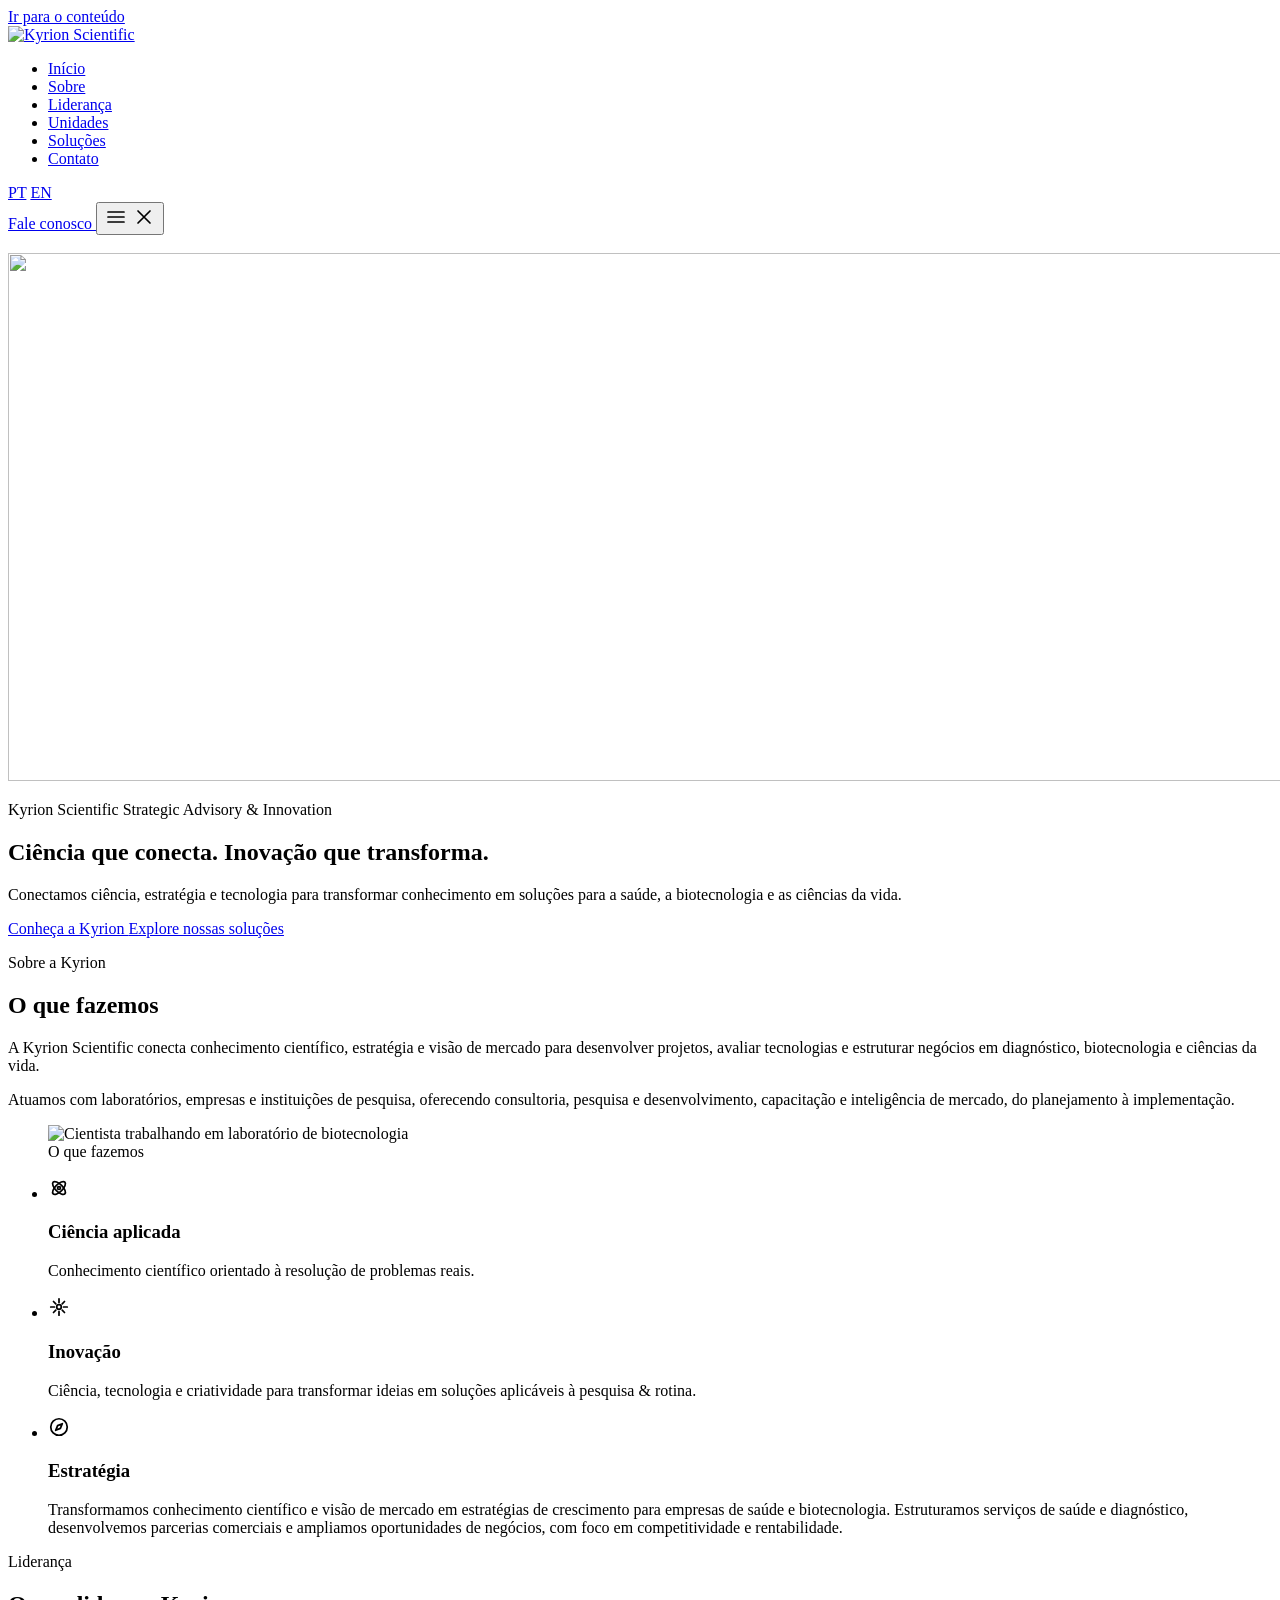
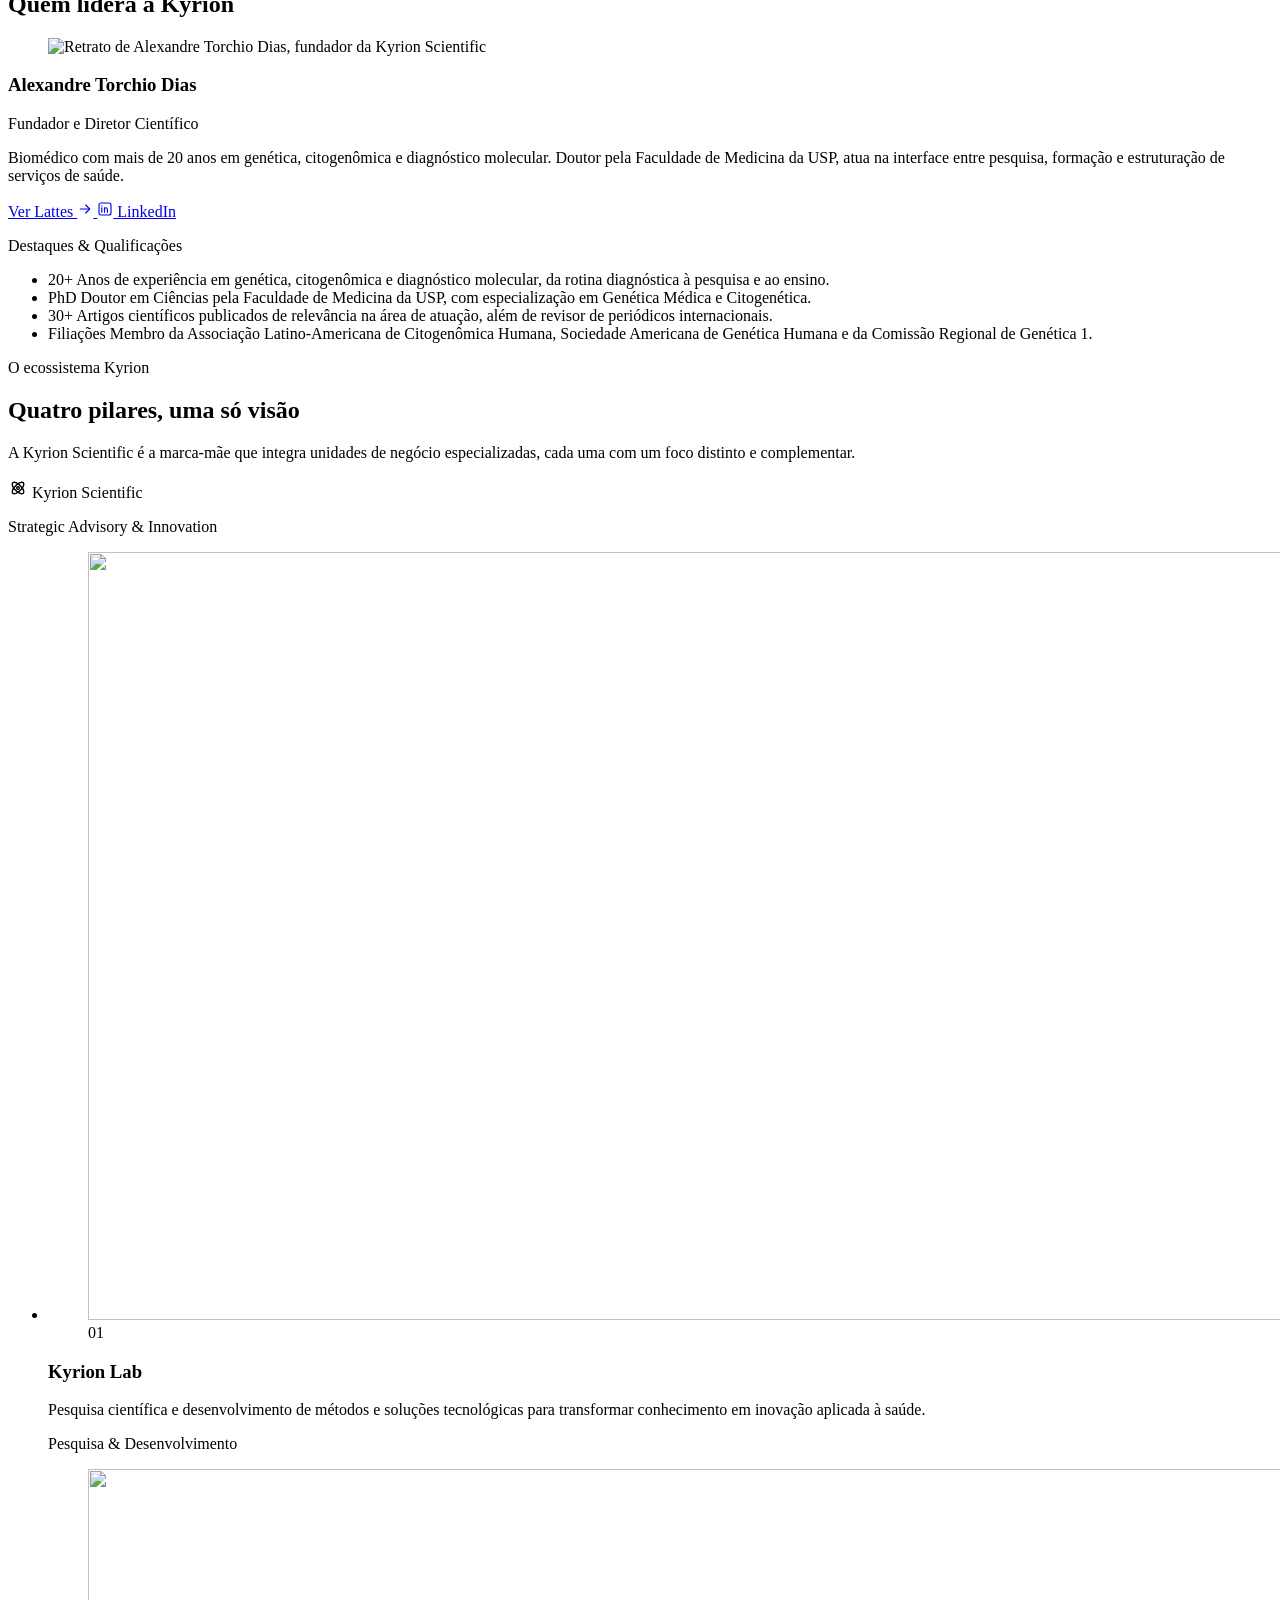
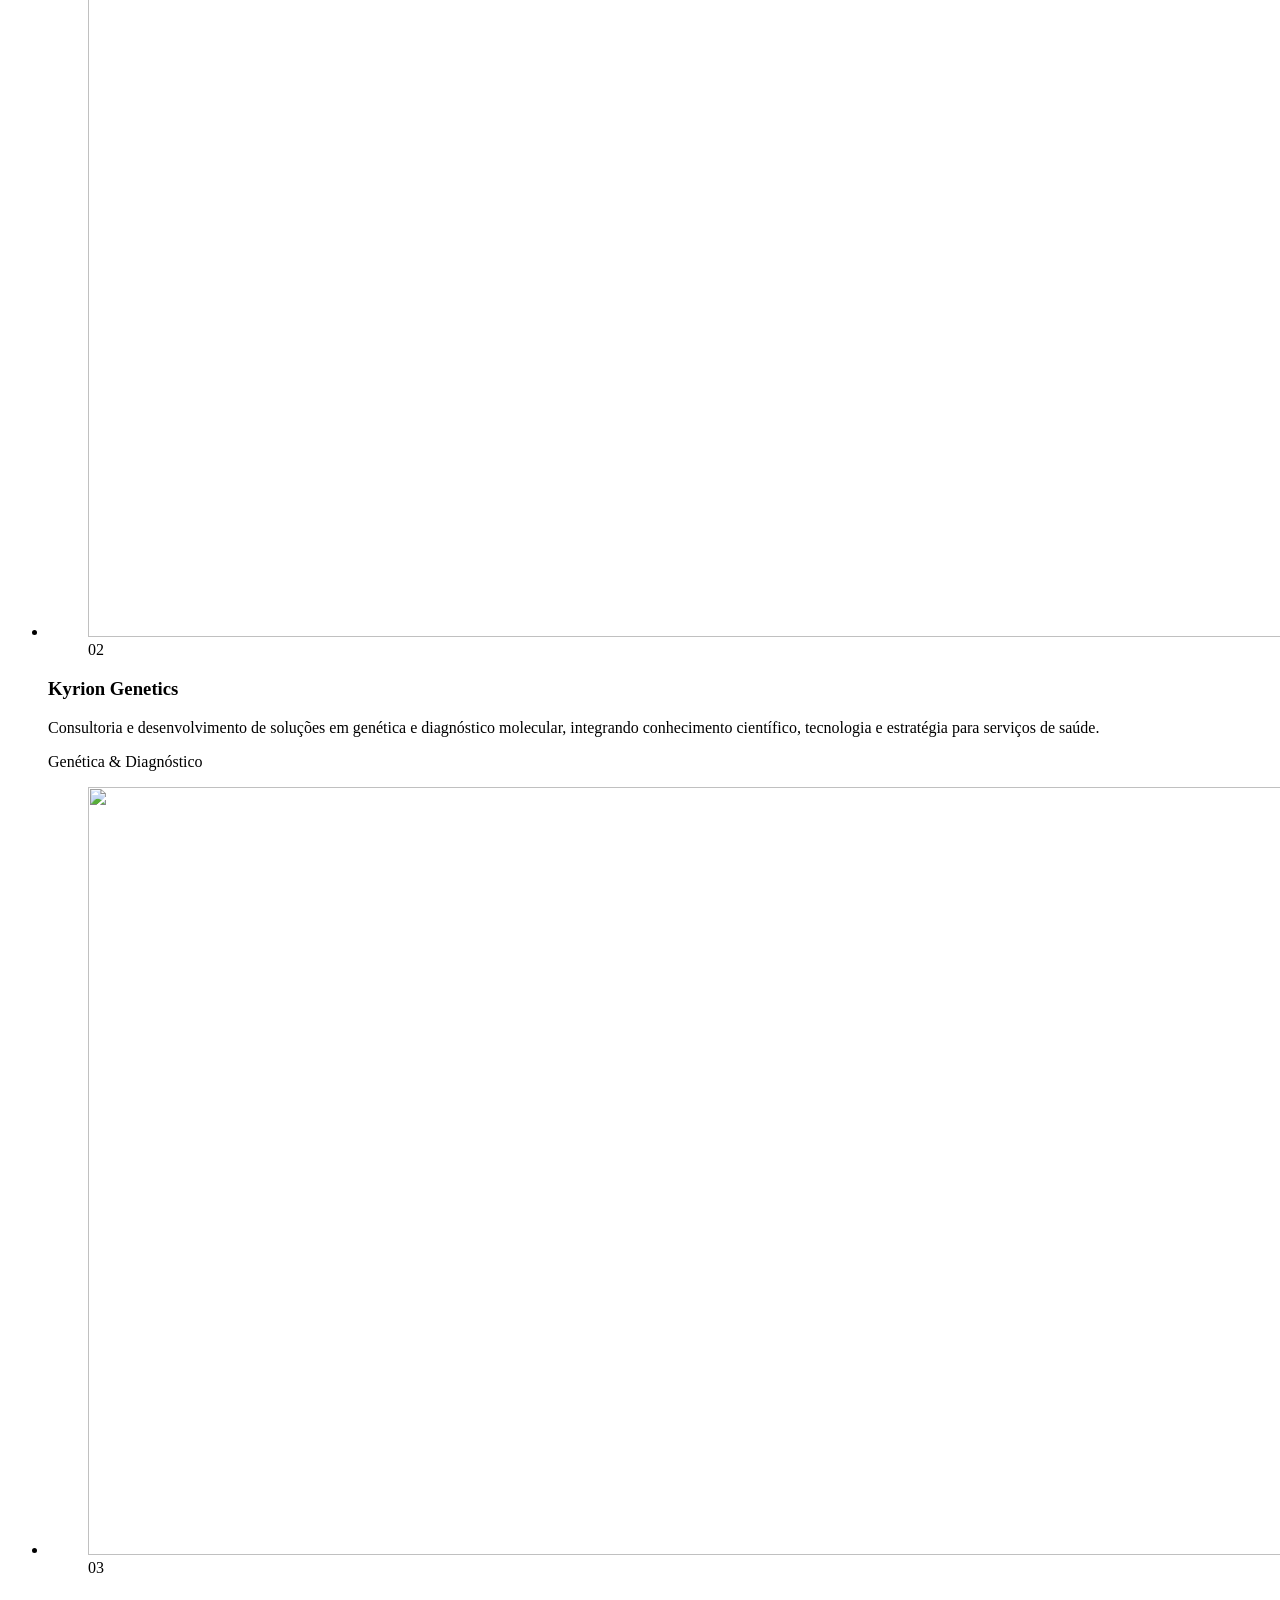
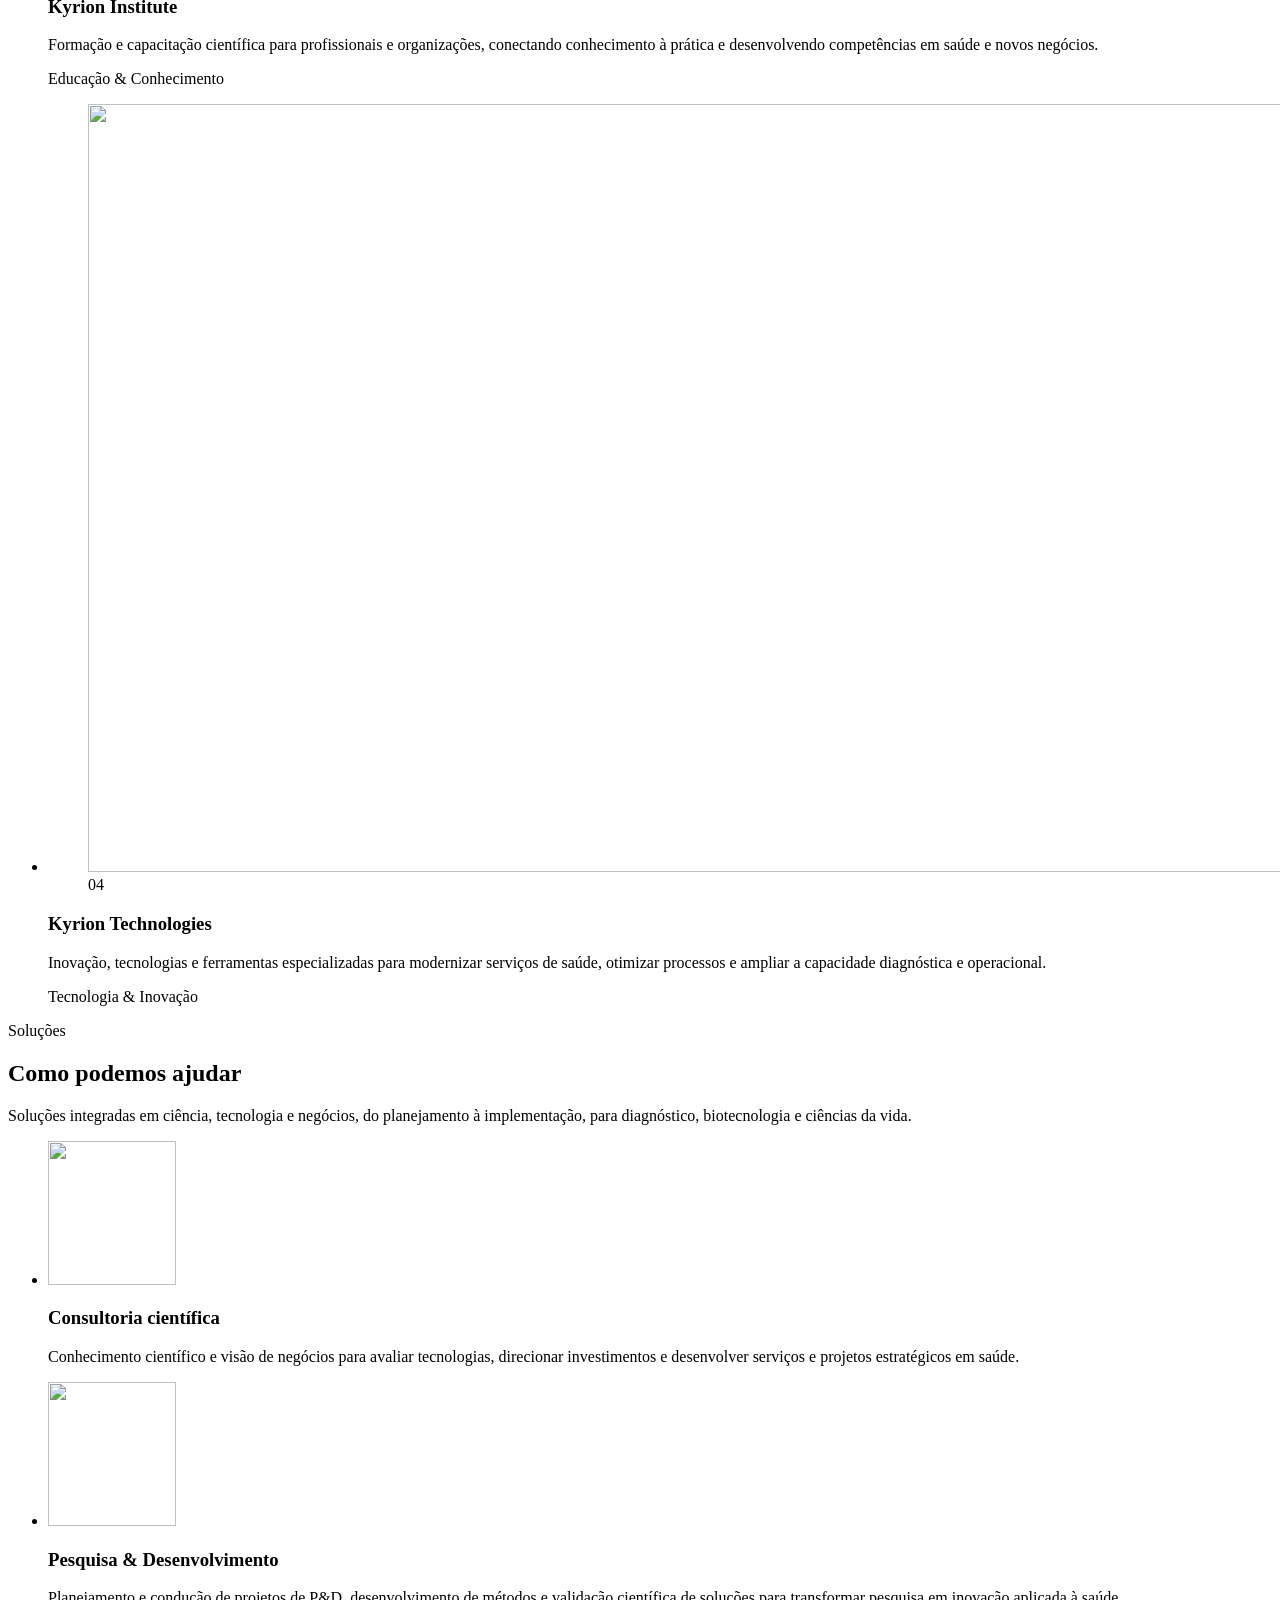
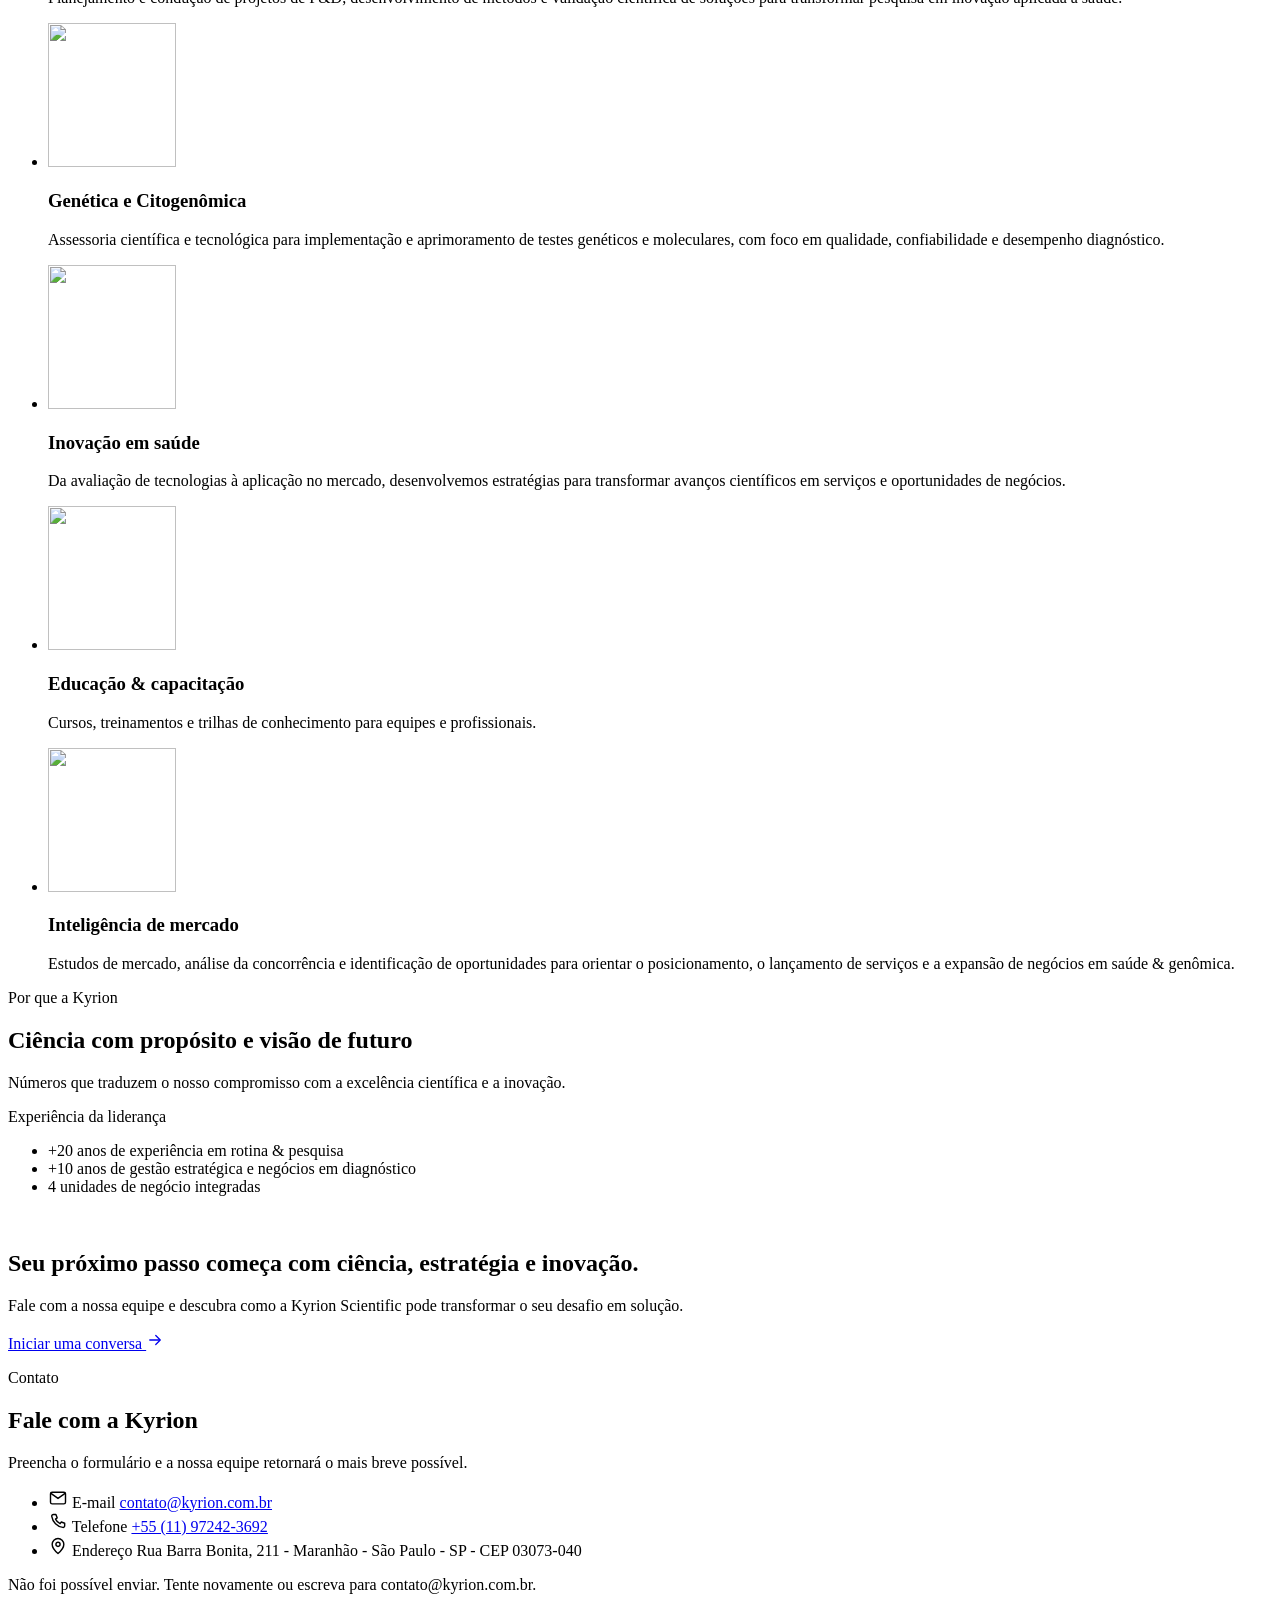
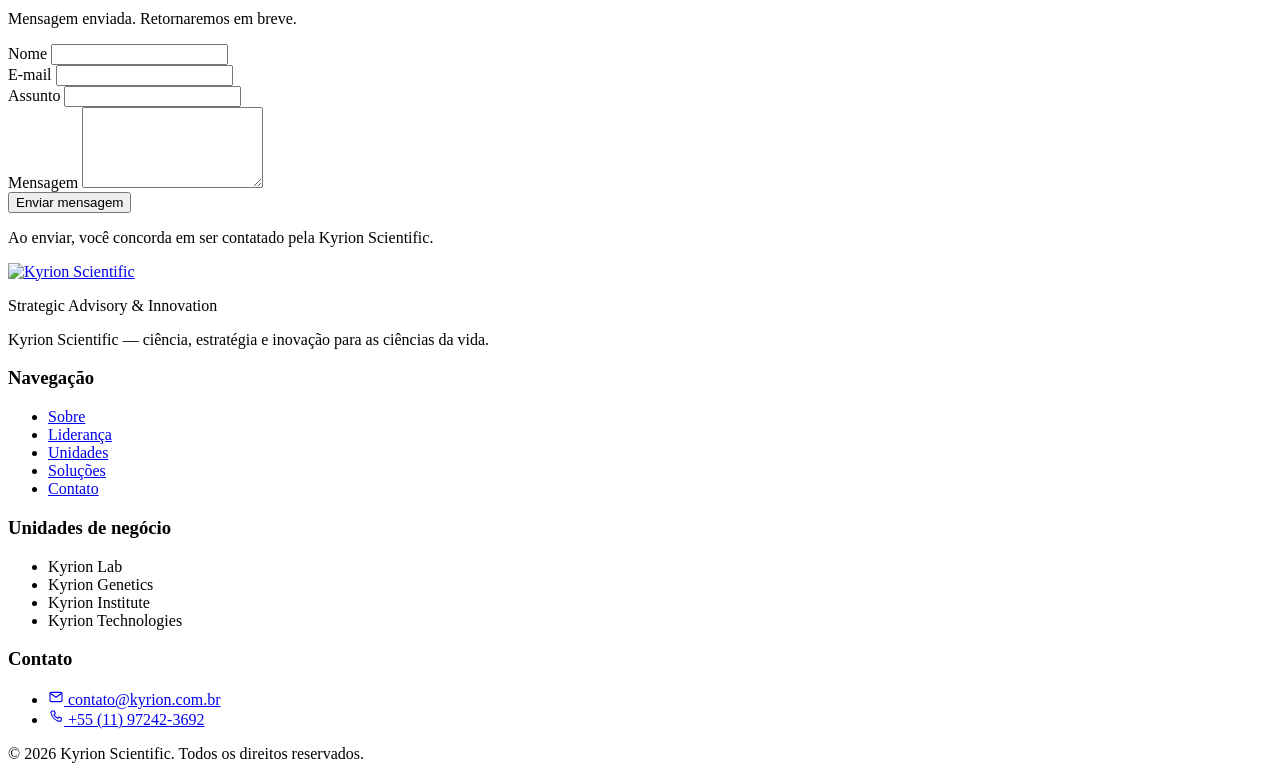
==== commit 52918a51: "deploy: publica site compilado (2026-11-04 10:32)" ====
--- a/index.html
+++ b/index.html
@@ -1,7 +1,4 @@
 <!DOCTYPE html><html lang="pt-BR" class="no-js"> <head><meta charset="utf-8"><meta name="viewport" content="width=device-width, initial-scale=1"><title>Kyrion Scientific — Ciência que conecta. Inovação que transforma.</title><meta name="description" content="Conectamos conhecimento científico, estratégia e visão de mercado para desenvolver projetos, avaliar tecnologias e estruturar negócios em diagnóstico, biotecnologia e ciências da vida."><link rel="canonical" href="https://jekroll.github.io/KYRIONWEBSITE/"><link rel="alternate" hreflang="pt-BR" href="https://jekroll.github.io/KYRIONWEBSITE/"><link rel="alternate" hreflang="en" href="https://jekroll.github.io/KYRIONWEBSITE/en/"><link rel="alternate" hreflang="x-default" href="https://jekroll.github.io/KYRIONWEBSITE/"><link rel="icon" type="image/svg+xml" href="/KYRIONWEBSITE/favicon.svg"><link rel="apple-touch-icon" href="/KYRIONWEBSITE/favicon.svg"><meta name="theme-color" content="#002c2d"><meta property="og:type" content="website"><meta property="og:site_name" content="Kyrion Scientific"><meta property="og:title" content="Kyrion Scientific — Ciência que conecta. Inovação que transforma."><meta property="og:description" content="Conectamos conhecimento científico, estratégia e visão de mercado para desenvolver projetos, avaliar tecnologias e estruturar negócios em diagnóstico, biotecnologia e ciências da vida."><meta property="og:url" content="https://jekroll.github.io/KYRIONWEBSITE/"><meta property="og:locale" content="pt_BR"><meta property="og:image" content="https://jekroll.github.io/KYRIONWEBSITE/og-image.jpg"><meta name="twitter:card" content="summary_large_image"><meta name="twitter:title" content="Kyrion Scientific — Ciência que conecta. Inovação que transforma."><meta name="twitter:description" content="Conectamos conhecimento científico, estratégia e visão de mercado para desenvolver projetos, avaliar tecnologias e estruturar negócios em diagnóstico, biotecnologia e ciências da vida."><script type="application/ld+json">{"@context":"https://schema.org","@type":"Organization","name":"Kyrion Scientific","description":"Conectamos conhecimento científico, estratégia e visão de mercado para desenvolver projetos, avaliar tecnologias e estruturar negócios em diagnóstico, biotecnologia e ciências da vida.","url":"https://jekroll.github.io/KYRIONWEBSITE","slogan":"Ciência que conecta. Inovação que transforma."}</script><script>
       document.documentElement.classList.remove('no-js');
-    </script><link rel="stylesheet" href="/KYRIONWEBSITE/_astro/index.CPPf2Juo.css"></head> <body> <a class="skip-link" href="#main">Ir para o conteúdo</a>  <header class="site-header" id="site-header" data-header data-astro-cid-3ef6ksr2> <div class="site-header__inner container container--wide" data-astro-cid-3ef6ksr2> <a href="/KYRIONWEBSITE/" class="brand site-header__brand" aria-label="Kyrion Scientific — home" style="--brand-h:34px;--brand-w:126px" data-astro-cid-uaf52tac> <img src="/KYRIONWEBSITE/_astro/logo-new.gGyAkgk_.webp" srcset="/KYRIONWEBSITE/_astro/logo-new.gGyAkgk_.webp 1x, /KYRIONWEBSITE/_astro/logo-new.DoVqcS7O.png 1x" alt="Kyrion Scientific" width="126" height="34" decoding="async" loading="eager" data-astro-cid-uaf52tac> </a>  <nav class="site-nav" id="site-nav" data-nav aria-label="Início" data-astro-cid-3ef6ksr2> <ul class="site-nav__list" data-astro-cid-3ef6ksr2> <li data-astro-cid-3ef6ksr2> <a class="site-nav__link" href="/KYRIONWEBSITE/#inicio" data-nav-link data-astro-cid-3ef6ksr2>Início</a> </li><li data-astro-cid-3ef6ksr2> <a class="site-nav__link" href="/KYRIONWEBSITE/#sobre" data-nav-link data-astro-cid-3ef6ksr2>Sobre</a> </li><li data-astro-cid-3ef6ksr2> <a class="site-nav__link" href="/KYRIONWEBSITE/#lideranca" data-nav-link data-astro-cid-3ef6ksr2>Liderança</a> </li><li data-astro-cid-3ef6ksr2> <a class="site-nav__link" href="/KYRIONWEBSITE/#grupos" data-nav-link data-astro-cid-3ef6ksr2>Unidades</a> </li><li data-astro-cid-3ef6ksr2> <a class="site-nav__link" href="/KYRIONWEBSITE/#solucoes" data-nav-link data-astro-cid-3ef6ksr2>Soluções</a> </li><li data-astro-cid-3ef6ksr2> <a class="site-nav__link" href="/KYRIONWEBSITE/#contato" data-nav-link data-astro-cid-3ef6ksr2>Contato</a> </li> </ul> </nav> <div class="site-header__actions" data-astro-cid-3ef6ksr2> <div class="lang" role="group" aria-label="Idioma" data-astro-cid-3ef6ksr2> <a class="lang__opt is-active" href="/KYRIONWEBSITE/" aria-current="true" hreflang="pt" data-astro-cid-3ef6ksr2>PT</a> <span class="lang__sep" aria-hidden="true" data-astro-cid-3ef6ksr2></span> <a class="lang__opt" href="/KYRIONWEBSITE/en/" hreflang="en" data-astro-cid-3ef6ksr2>EN</a> </div> <a class="btn btn--primary btn--sm site-header__cta" href="/KYRIONWEBSITE/#contato" data-astro-cid-3ef6ksr2> Fale conosco </a> <button class="site-header__toggle" type="button" data-menu-toggle aria-expanded="false" aria-controls="site-nav" aria-label="Abrir menu" data-astro-cid-3ef6ksr2> <span class="site-header__toggle-open" data-astro-cid-3ef6ksr2><svg class="icon" width="24" height="24" viewBox="0 0 24 24" fill="none" stroke="currentColor" stroke-width="1.7" stroke-linecap="round" stroke-linejoin="round" aria-hidden="true" focusable="false" data-astro-cid-4ckhetd2>             <path d="M4 7h16M4 12h16M4 17h16" data-astro-cid-4ckhetd2></path>       </svg> </span> <span class="site-header__toggle-close" data-astro-cid-3ef6ksr2><svg class="icon" width="24" height="24" viewBox="0 0 24 24" fill="none" stroke="currentColor" stroke-width="1.7" stroke-linecap="round" stroke-linejoin="round" aria-hidden="true" focusable="false" data-astro-cid-4ckhetd2>              <path d="M6 6l12 12M18 6 6 18" data-astro-cid-4ckhetd2></path>      </svg> </span> </button> </div> </div> </header> <div class="site-header__scrim" data-menu-scrim hidden data-astro-cid-3ef6ksr2></div>  <main id="main"> <section class="hero" id="inicio" aria-labelledby="hero-title" data-astro-cid-bbe6dxrz> <div class="hero__card" data-astro-cid-bbe6dxrz> <!-- Blurred copy of the same plate, so the padding blends seamlessly
-         with the sharp, uncropped image. --> <div class="hero__backdrop" aria-hidden="true" data-astro-cid-bbe6dxrz> <img src="/KYRIONWEBSITE/_astro/hero-bg.C8MBA4jN.webp" alt="" loading="eager" decoding="async" data-astro-cid-bbe6dxrz> </div> <picture class="hero__photo" data-astro-cid-bbe6dxrz> <source srcset="/KYRIONWEBSITE/_astro/hero-bg.D-Uu-HRz.avif 1920w" type="image/avif" data-astro-cid-bbe6dxrz> <source srcset="/KYRIONWEBSITE/_astro/hero-bg.C8MBA4jN.webp 1920w" type="image/webp" data-astro-cid-bbe6dxrz> <img src="/KYRIONWEBSITE/_astro/hero-bg.DYgstmwq.jpg" srcset="/KYRIONWEBSITE/_astro/hero-bg.DYgstmwq.jpg 1920w, /KYRIONWEBSITE/_astro/hero-bg@2x.C8WDKdjT.jpg 2560w" sizes="100vw" width="1920" height="528" alt="" fetchpriority="high" decoding="async" aria-hidden="true" data-astro-cid-bbe6dxrz> </picture> <div class="hero__overlay" aria-hidden="true" data-astro-cid-bbe6dxrz></div> <div class="hero__inner" data-astro-cid-bbe6dxrz> <div class="hero__content-wrapper" data-astro-cid-bbe6dxrz> <div class="hero__content" data-astro-cid-bbe6dxrz> <p class="hero__eyebrow" data-astro-cid-bbe6dxrz> <span class="hero__brand" data-astro-cid-bbe6dxrz>Kyrion Scientific</span> <span class="hero__sub" data-astro-cid-bbe6dxrz>Strategic Advisory &amp; Innovation</span> </p> <h1 class="hero__title" id="hero-title" data-reveal data-astro-cid-bbe6dxrz> <span data-astro-cid-bbe6dxrz>Ciência que conecta.</span> <span data-astro-cid-bbe6dxrz>Inovação que transforma.</span> </h1> <p class="hero__lead" data-reveal style="--reveal-delay:90ms" data-astro-cid-bbe6dxrz>Conectamos ciência, estratégia e tecnologia para transformar conhecimento em soluções para a saúde, a biotecnologia e as ciências da vida.</p> <div class="hero__actions" data-reveal style="--reveal-delay:180ms" data-astro-cid-bbe6dxrz> <a class="btn btn--primary" href="/KYRIONWEBSITE/#sobre" data-astro-cid-bbe6dxrz> Conheça a Kyrion </a> <a class="btn btn--ghost" href="/KYRIONWEBSITE/#solucoes" data-astro-cid-bbe6dxrz> Explore nossas soluções </a> </div> </div> </div> </div> </div> </section>  <section class="section section--surface about" id="sobre" aria-labelledby="about-title" data-astro-cid-v2cbyr3p> <div class="container" data-astro-cid-v2cbyr3p> <div class="about__grid" data-astro-cid-v2cbyr3p> <div class="about__intro" data-reveal data-astro-cid-v2cbyr3p> <p class="kicker" data-astro-cid-v2cbyr3p>Sobre a Kyrion</p> <h2 id="about-title" data-astro-cid-v2cbyr3p>O que fazemos</h2> <p class="about__lead" data-astro-cid-v2cbyr3p>A Kyrion Scientific conecta conhecimento científico, estratégia e visão de mercado para desenvolver projetos, avaliar tecnologias e estruturar negócios em diagnóstico, biotecnologia e ciências da vida.</p> <p class="about__body" data-astro-cid-v2cbyr3p>Atuamos com laboratórios, empresas e instituições de pesquisa, oferecendo consultoria, pesquisa e desenvolvimento, capacitação e inteligência de mercado, do planejamento à implementação.</p> </div> <figure class="about__media" data-reveal style="--reveal-delay:100ms" data-astro-cid-v2cbyr3p> <picture data-astro-cid-v2cbyr3p> <source srcset="/KYRIONWEBSITE/_astro/about-lab.DQNUo1HB.webp" type="image/webp" data-astro-cid-v2cbyr3p> <img src="/KYRIONWEBSITE/_astro/about-lab.DrcKUUM2.jpg" alt="Cientista trabalhando em laboratório de biotecnologia" width="1200" height="896" loading="lazy" decoding="async" data-astro-cid-v2cbyr3p> </picture> <figcaption class="visually-hidden" data-astro-cid-v2cbyr3p>O que fazemos</figcaption> </figure> </div> <ul class="about__values" data-astro-cid-v2cbyr3p> <li class="about__card" data-reveal style="--reveal-delay:0ms" data-astro-cid-v2cbyr3p> <span class="about__chip" data-astro-cid-v2cbyr3p> <svg class="icon" width="22" height="22" viewBox="0 0 24 24" fill="none" stroke="currentColor" stroke-width="1.9" stroke-linecap="round" stroke-linejoin="round" aria-hidden="true" focusable="false" data-astro-cid-4ckhetd2>        <circle cx="12" cy="12" r="1.6" data-astro-cid-4ckhetd2></circle> <ellipse cx="12" cy="12" rx="9" ry="4" transform="rotate(45 12 12)" data-astro-cid-4ckhetd2></ellipse> <ellipse cx="12" cy="12" rx="9" ry="4" transform="rotate(-45 12 12)" data-astro-cid-4ckhetd2></ellipse>              </svg>  </span> <div class="about__card-body" data-astro-cid-v2cbyr3p> <h3 data-astro-cid-v2cbyr3p>Ciência aplicada</h3> <p data-astro-cid-v2cbyr3p>Conhecimento científico orientado à resolução de problemas reais.</p> </div> </li><li class="about__card" data-reveal style="--reveal-delay:90ms" data-astro-cid-v2cbyr3p> <span class="about__chip" data-astro-cid-v2cbyr3p> <svg class="icon" width="22" height="22" viewBox="0 0 24 24" fill="none" stroke="currentColor" stroke-width="1.9" stroke-linecap="round" stroke-linejoin="round" aria-hidden="true" focusable="false" data-astro-cid-4ckhetd2>         <path d="M12 3v4M12 17v4M3 12h4M17 12h4M6 6l2.5 2.5M15.5 15.5 18 18M18 6l-2.5 2.5M8.5 15.5 6 18" data-astro-cid-4ckhetd2></path> <circle cx="12" cy="12" r="2.5" data-astro-cid-4ckhetd2></circle>             </svg>  </span> <div class="about__card-body" data-astro-cid-v2cbyr3p> <h3 data-astro-cid-v2cbyr3p>Inovação</h3> <p data-astro-cid-v2cbyr3p>Ciência, tecnologia e criatividade para transformar ideias em soluções aplicáveis à pesquisa &amp; rotina.</p> </div> </li><li class="about__card" data-reveal style="--reveal-delay:180ms" data-astro-cid-v2cbyr3p> <span class="about__chip" data-astro-cid-v2cbyr3p> <svg class="icon" width="22" height="22" viewBox="0 0 24 24" fill="none" stroke="currentColor" stroke-width="1.9" stroke-linecap="round" stroke-linejoin="round" aria-hidden="true" focusable="false" data-astro-cid-4ckhetd2>  <circle cx="12" cy="12" r="9" data-astro-cid-4ckhetd2></circle> <path d="m15.6 8.4-2.1 5.1-5.1 2.1 2.1-5.1z" data-astro-cid-4ckhetd2></path>                    </svg>  </span> <div class="about__card-body" data-astro-cid-v2cbyr3p> <h3 data-astro-cid-v2cbyr3p>Estratégia</h3> <p data-astro-cid-v2cbyr3p>Transformamos conhecimento científico e visão de mercado em estratégias de crescimento para empresas de saúde e biotecnologia. Estruturamos serviços de saúde e diagnóstico, desenvolvemos parcerias comerciais e ampliamos oportunidades de negócios, com foco em competitividade e rentabilidade.</p> </div> </li> </ul> </div> </section>  <section class="section section--dark leadership" id="lideranca" aria-labelledby="leadership-title" data-astro-cid-u57r3c23> <div class="container" data-astro-cid-u57r3c23> <!-- isolated section header --> <header class="leadership__head" data-reveal data-astro-cid-u57r3c23> <p class="kicker" data-astro-cid-u57r3c23>Liderança</p> <h2 id="leadership-title" data-astro-cid-u57r3c23>Quem lidera a Kyrion</h2> </header> <!-- framed portrait left · identity + bio + CTA right --> <div class="leadership__profile" data-astro-cid-u57r3c23> <figure class="leadership__frame" data-reveal data-astro-cid-u57r3c23> <picture data-astro-cid-u57r3c23> <source srcset="/KYRIONWEBSITE/_astro/leader-portrait.DbD857Hm.webp" type="image/webp" data-astro-cid-u57r3c23> <img src="/KYRIONWEBSITE/_astro/leader-portrait.BWV4aZXW.jpg" alt="Retrato de Alexandre Torchio Dias, fundador da Kyrion Scientific" width="800" height="923" loading="lazy" decoding="async" data-astro-cid-u57r3c23> </picture> </figure> <div class="leadership__content" data-reveal style="--reveal-delay:100ms" data-astro-cid-u57r3c23> <div class="leadership__identity" data-astro-cid-u57r3c23> <h3 data-astro-cid-u57r3c23>Alexandre Torchio Dias</h3> <p class="leadership__role" data-astro-cid-u57r3c23>Fundador e Diretor Científico</p> </div> <p class="leadership__bio" data-astro-cid-u57r3c23>Biomédico com mais de 20 anos em genética, citogenômica e diagnóstico molecular. Doutor pela Faculdade de Medicina da USP, atua na interface entre pesquisa, formação e estruturação de serviços de saúde.</p> <div class="leadership__links" data-astro-cid-u57r3c23> <a class="btn btn--primary btn--sm" href="http://lattes.cnpq.br/3293784131021507" target="_blank" rel="noopener noreferrer" data-astro-cid-u57r3c23> Ver Lattes <svg class="icon" width="16" height="16" viewBox="0 0 24 24" fill="none" stroke="currentColor" stroke-width="1.7" stroke-linecap="round" stroke-linejoin="round" aria-hidden="true" focusable="false" data-astro-cid-4ckhetd2>             <path d="M5 12h13" data-astro-cid-4ckhetd2></path> <path d="m13 6 6 6-6 6" data-astro-cid-4ckhetd2></path>         </svg>  </a> <a class="btn btn--light btn--sm" href="https://www.linkedin.com/in/alexandre-torchio-dias-54872938/" target="_blank" rel="noopener noreferrer" data-astro-cid-u57r3c23> <svg class="icon" width="16" height="16" viewBox="0 0 24 24" fill="none" stroke="currentColor" stroke-width="1.7" stroke-linecap="round" stroke-linejoin="round" aria-hidden="true" focusable="false" data-astro-cid-4ckhetd2>                    <rect x="3" y="3" width="18" height="18" rx="3" data-astro-cid-4ckhetd2></rect> <path d="M7.2 10.2v6.6" data-astro-cid-4ckhetd2></path> <path d="M7.2 7.4v.02" data-astro-cid-4ckhetd2></path> <path d="M11.2 16.8v-6.6M11.2 12.6c0-1.4.8-2.4 2.2-2.4s2.2 1 2.2 2.4v4.2" data-astro-cid-4ckhetd2></path>  </svg>  LinkedIn </a> </div> </div> </div> <!-- full-width metrics band --> <div class="leadership__band" data-reveal style="--reveal-delay:160ms" data-astro-cid-u57r3c23> <p class="leadership__band-label" data-astro-cid-u57r3c23>Destaques &amp; Qualificações</p> <ul class="leadership__metrics" data-astro-cid-u57r3c23> <li class="leadership__metric" data-astro-cid-u57r3c23> <span class="leadership__metric-value" data-astro-cid-u57r3c23>20+</span> <span class="leadership__metric-label" data-astro-cid-u57r3c23>Anos de experiência em genética, citogenômica e diagnóstico molecular, da rotina diagnóstica à pesquisa e ao ensino.</span> </li><li class="leadership__metric" data-astro-cid-u57r3c23> <span class="leadership__metric-value" data-astro-cid-u57r3c23>PhD</span> <span class="leadership__metric-label" data-astro-cid-u57r3c23>Doutor em Ciências pela Faculdade de Medicina da USP, com especialização em Genética Médica e Citogenética.</span> </li><li class="leadership__metric" data-astro-cid-u57r3c23> <span class="leadership__metric-value" data-astro-cid-u57r3c23>30+</span> <span class="leadership__metric-label" data-astro-cid-u57r3c23>Artigos científicos publicados de relevância na área de atuação, além de revisor de periódicos internacionais.</span> </li><li class="leadership__metric" data-astro-cid-u57r3c23> <span class="leadership__metric-value" data-astro-cid-u57r3c23>Filiações</span> <span class="leadership__metric-label" data-astro-cid-u57r3c23>Membro da Associação Latino-Americana de Citogenômica Humana, Sociedade Americana de Genética Humana e da Comissão Regional de Genética 1.</span> </li> </ul> </div> </div> </section>  <section class="section ecosystem" id="grupos" aria-labelledby="ecosystem-title" data-astro-cid-yqvkyiml> <div class="container" data-astro-cid-yqvkyiml> <div class="section-head" data-reveal data-astro-cid-yqvkyiml> <p class="kicker" data-astro-cid-yqvkyiml>O ecossistema Kyrion</p> <h2 id="ecosystem-title" data-astro-cid-yqvkyiml>Quatro pilares, uma só visão</h2> <p data-astro-cid-yqvkyiml>A Kyrion Scientific é a marca-mãe que integra unidades de negócio especializadas, cada uma com um foco distinto e complementar.</p> </div> <div class="ecosystem__parent" data-reveal data-astro-cid-yqvkyiml> <span class="ecosystem__badge" data-astro-cid-yqvkyiml> <svg class="icon" width="20" height="20" viewBox="0 0 24 24" fill="none" stroke="currentColor" stroke-width="1.7" stroke-linecap="round" stroke-linejoin="round" aria-hidden="true" focusable="false" data-astro-cid-4ckhetd2>        <circle cx="12" cy="12" r="1.6" data-astro-cid-4ckhetd2></circle> <ellipse cx="12" cy="12" rx="9" ry="4" transform="rotate(45 12 12)" data-astro-cid-4ckhetd2></ellipse> <ellipse cx="12" cy="12" rx="9" ry="4" transform="rotate(-45 12 12)" data-astro-cid-4ckhetd2></ellipse>              </svg>  Kyrion Scientific </span> <p class="ecosystem__parent-text" data-astro-cid-yqvkyiml>Strategic Advisory &amp; Innovation</p> </div> <ul class="ecosystem__grid" data-astro-cid-yqvkyiml> <li class="ecosystem__item" data-accent="orange" data-reveal style="--reveal-delay:0ms" data-astro-cid-yqvkyiml> <article class="card ecosystem__card" data-astro-cid-yqvkyiml> <figure class="ecosystem__media" aria-hidden="true" data-astro-cid-yqvkyiml> <img src="/KYRIONWEBSITE/_astro/pillar-lab.C-nQlmTT.jpg" alt="" width="1376" height="768" loading="lazy" decoding="async" data-astro-cid-yqvkyiml> <span class="ecosystem__num" aria-hidden="true" data-astro-cid-yqvkyiml>01</span> </figure> <div class="ecosystem__body" data-astro-cid-yqvkyiml> <h3 data-astro-cid-yqvkyiml>Kyrion Lab</h3> <p data-astro-cid-yqvkyiml>Pesquisa científica e desenvolvimento de métodos e soluções tecnológicas para transformar conhecimento em inovação aplicada à saúde.</p> <span class="ecosystem__tag" data-astro-cid-yqvkyiml>Pesquisa &amp; Desenvolvimento</span> </div> </article> </li><li class="ecosystem__item" data-accent="periwinkle" data-reveal style="--reveal-delay:80ms" data-astro-cid-yqvkyiml> <article class="card ecosystem__card" data-astro-cid-yqvkyiml> <figure class="ecosystem__media" aria-hidden="true" data-astro-cid-yqvkyiml> <img src="/KYRIONWEBSITE/_astro/pillar-genetics.BRFj-R60.jpg" alt="" width="1376" height="768" loading="lazy" decoding="async" data-astro-cid-yqvkyiml> <span class="ecosystem__num" aria-hidden="true" data-astro-cid-yqvkyiml>02</span> </figure> <div class="ecosystem__body" data-astro-cid-yqvkyiml> <h3 data-astro-cid-yqvkyiml>Kyrion Genetics</h3> <p data-astro-cid-yqvkyiml>Consultoria e desenvolvimento de soluções em genética e diagnóstico molecular, integrando conhecimento científico, tecnologia e estratégia para serviços de saúde.</p> <span class="ecosystem__tag" data-astro-cid-yqvkyiml>Genética &amp; Diagnóstico</span> </div> </article> </li><li class="ecosystem__item" data-accent="lime" data-reveal style="--reveal-delay:160ms" data-astro-cid-yqvkyiml> <article class="card ecosystem__card" data-astro-cid-yqvkyiml> <figure class="ecosystem__media" aria-hidden="true" data-astro-cid-yqvkyiml> <img src="/KYRIONWEBSITE/_astro/pillar-institute.BL2FJ0N2.jpg" alt="" width="1376" height="768" loading="lazy" decoding="async" data-astro-cid-yqvkyiml> <span class="ecosystem__num" aria-hidden="true" data-astro-cid-yqvkyiml>03</span> </figure> <div class="ecosystem__body" data-astro-cid-yqvkyiml> <h3 data-astro-cid-yqvkyiml>Kyrion Institute</h3> <p data-astro-cid-yqvkyiml>Formação e capacitação científica para profissionais e organizações, conectando conhecimento à prática e desenvolvendo competências em saúde e novos negócios.</p> <span class="ecosystem__tag" data-astro-cid-yqvkyiml>Educação &amp; Conhecimento</span> </div> </article> </li><li class="ecosystem__item" data-accent="navy" data-reveal style="--reveal-delay:240ms" data-astro-cid-yqvkyiml> <article class="card ecosystem__card" data-astro-cid-yqvkyiml> <figure class="ecosystem__media" aria-hidden="true" data-astro-cid-yqvkyiml> <img src="/KYRIONWEBSITE/_astro/pillar-technologies.C7Kxhx0w.jpg" alt="" width="1376" height="768" loading="lazy" decoding="async" data-astro-cid-yqvkyiml> <span class="ecosystem__num" aria-hidden="true" data-astro-cid-yqvkyiml>04</span> </figure> <div class="ecosystem__body" data-astro-cid-yqvkyiml> <h3 data-astro-cid-yqvkyiml>Kyrion Technologies</h3> <p data-astro-cid-yqvkyiml>Inovação, tecnologias e ferramentas especializadas para modernizar serviços de saúde, otimizar processos e ampliar a capacidade diagnóstica e operacional.</p> <span class="ecosystem__tag" data-astro-cid-yqvkyiml>Tecnologia &amp; Inovação</span> </div> </article> </li> </ul> </div> </section>  <section class="section section--surface solutions" id="solucoes" aria-labelledby="solutions-title" data-astro-cid-vj7y5fzp> <div class="container" data-astro-cid-vj7y5fzp> <div class="section-head" data-reveal data-astro-cid-vj7y5fzp> <p class="kicker" data-astro-cid-vj7y5fzp>Soluções</p> <h2 id="solutions-title" data-astro-cid-vj7y5fzp>Como podemos ajudar</h2> <p data-astro-cid-vj7y5fzp>Soluções integradas em ciência, tecnologia e negócios, do planejamento à implementação, para diagnóstico, biotecnologia e ciências da vida.</p> </div> <ul class="grid grid--3 solutions__grid" data-astro-cid-vj7y5fzp> <li data-accent="orange" data-reveal style="--reveal-delay:0ms" data-astro-cid-vj7y5fzp> <article class="card solutions__card" data-astro-cid-vj7y5fzp> <img class="solutions__tile" src="/KYRIONWEBSITE/_astro/consultoria.Cqw3ckSS.webp" alt="" width="128" height="144" loading="lazy" decoding="async" aria-hidden="true" data-astro-cid-vj7y5fzp> <h3 data-astro-cid-vj7y5fzp>Consultoria científica</h3> <p data-astro-cid-vj7y5fzp>Conhecimento científico e visão de negócios para avaliar tecnologias, direcionar investimentos e desenvolver serviços e projetos estratégicos em saúde.</p> </article> </li><li data-accent="periwinkle" data-reveal style="--reveal-delay:70ms" data-astro-cid-vj7y5fzp> <article class="card solutions__card" data-astro-cid-vj7y5fzp> <img class="solutions__tile" src="/KYRIONWEBSITE/_astro/pesquisa.BmiKWcl9.webp" alt="" width="128" height="144" loading="lazy" decoding="async" aria-hidden="true" data-astro-cid-vj7y5fzp> <h3 data-astro-cid-vj7y5fzp>Pesquisa &amp; Desenvolvimento</h3> <p data-astro-cid-vj7y5fzp>Planejamento e condução de projetos de P&amp;D, desenvolvimento de métodos e validação científica de soluções para transformar pesquisa em inovação aplicada à saúde.</p> </article> </li><li data-accent="lime" data-reveal style="--reveal-delay:140ms" data-astro-cid-vj7y5fzp> <article class="card solutions__card" data-astro-cid-vj7y5fzp> <img class="solutions__tile" src="/KYRIONWEBSITE/_astro/diagnostico.CxVU6_EM.webp" alt="" width="128" height="144" loading="lazy" decoding="async" aria-hidden="true" data-astro-cid-vj7y5fzp> <h3 data-astro-cid-vj7y5fzp>Genética e Citogenômica</h3> <p data-astro-cid-vj7y5fzp>Assessoria científica e tecnológica para implementação e aprimoramento de testes genéticos e moleculares, com foco em qualidade, confiabilidade e desempenho diagnóstico.</p> </article> </li><li data-accent="navy" data-reveal style="--reveal-delay:210ms" data-astro-cid-vj7y5fzp> <article class="card solutions__card" data-astro-cid-vj7y5fzp> <img class="solutions__tile" src="/KYRIONWEBSITE/_astro/biotech.B4dVZGqE.webp" alt="" width="128" height="144" loading="lazy" decoding="async" aria-hidden="true" data-astro-cid-vj7y5fzp> <h3 data-astro-cid-vj7y5fzp>Inovação em saúde</h3> <p data-astro-cid-vj7y5fzp>Da avaliação de tecnologias à aplicação no mercado, desenvolvemos estratégias para transformar avanços científicos em serviços e oportunidades de negócios.</p> </article> </li><li data-accent="orange" data-reveal style="--reveal-delay:280ms" data-astro-cid-vj7y5fzp> <article class="card solutions__card" data-astro-cid-vj7y5fzp> <img class="solutions__tile" src="/KYRIONWEBSITE/_astro/educacao.DjyEGRSN.webp" alt="" width="128" height="144" loading="lazy" decoding="async" aria-hidden="true" data-astro-cid-vj7y5fzp> <h3 data-astro-cid-vj7y5fzp>Educação &amp; capacitação</h3> <p data-astro-cid-vj7y5fzp>Cursos, treinamentos e trilhas de conhecimento para equipes e profissionais.</p> </article> </li><li data-accent="periwinkle" data-reveal style="--reveal-delay:350ms" data-astro-cid-vj7y5fzp> <article class="card solutions__card" data-astro-cid-vj7y5fzp> <img class="solutions__tile" src="/KYRIONWEBSITE/_astro/tecnologia.T-dvYS2X.webp" alt="" width="128" height="144" loading="lazy" decoding="async" aria-hidden="true" data-astro-cid-vj7y5fzp> <h3 data-astro-cid-vj7y5fzp>Inteligência de mercado</h3> <p data-astro-cid-vj7y5fzp>Estudos de mercado, análise da concorrência e identificação de oportunidades para orientar o posicionamento, o lançamento de serviços e a expansão de negócios em saúde &amp; genômica.</p> </article> </li> </ul> </div> </section>  <section class="section--navy stats" aria-labelledby="stats-title" data-astro-cid-bhxv2qxz> <div class="container stats__inner" data-astro-cid-bhxv2qxz> <div class="stats__head" data-reveal data-astro-cid-bhxv2qxz> <p class="kicker" data-astro-cid-bhxv2qxz>Por que a Kyrion</p> <h2 id="stats-title" data-astro-cid-bhxv2qxz>Ciência com propósito e visão de futuro</h2> <p class="stats__sub" data-astro-cid-bhxv2qxz>Números que traduzem o nosso compromisso com a excelência científica e a inovação.</p> </div> <div class="stats__groups" data-astro-cid-bhxv2qxz> <div class="stats__group" data-reveal style="--reveal-delay:0ms" data-astro-cid-bhxv2qxz> <p class="stats__group-label" data-astro-cid-bhxv2qxz>Experiência da liderança</p> <ul class="stats__list" data-astro-cid-bhxv2qxz> <li class="stats__item" data-astro-cid-bhxv2qxz> <span class="stats__value" data-count-to="+20" data-astro-cid-bhxv2qxz>+20</span> <span class="stats__label" data-astro-cid-bhxv2qxz>anos de experiência em rotina &amp; pesquisa</span> </li><li class="stats__item" data-astro-cid-bhxv2qxz> <span class="stats__value" data-count-to="+10" data-astro-cid-bhxv2qxz>+10</span> <span class="stats__label" data-astro-cid-bhxv2qxz>anos de gestão estratégica e negócios em diagnóstico</span> </li><li class="stats__item" data-astro-cid-bhxv2qxz> <span class="stats__value" data-count-to="4" data-astro-cid-bhxv2qxz>4</span> <span class="stats__label" data-astro-cid-bhxv2qxz>unidades de negócio integradas</span> </li> </ul> </div> </div> </div> </section>  <section class="cta" aria-labelledby="cta-title" data-astro-cid-kokrr3jq> <div class="container" data-astro-cid-kokrr3jq> <div class="cta__panel" data-reveal data-astro-cid-kokrr3jq> <picture class="cta__bg" aria-hidden="true" data-astro-cid-kokrr3jq> <source srcset="/KYRIONWEBSITE/_astro/cta-band.CKwu-W7B.webp" type="image/webp" data-astro-cid-kokrr3jq> <img src="/KYRIONWEBSITE/_astro/cta-band.BWLTZXnr.jpg" alt="" loading="lazy" decoding="async" data-astro-cid-kokrr3jq> </picture> <div class="cta__scrim" aria-hidden="true" data-astro-cid-kokrr3jq></div> <div class="cta__body" data-astro-cid-kokrr3jq> <h2 id="cta-title" data-astro-cid-kokrr3jq>Seu próximo passo começa com ciência, estratégia e inovação.</h2> <p data-astro-cid-kokrr3jq>Fale com a nossa equipe e descubra como a Kyrion Scientific pode transformar o seu desafio em solução.</p> </div> <a class="btn btn--primary cta__btn" href="/KYRIONWEBSITE/#contato" data-astro-cid-kokrr3jq> Iniciar uma conversa <svg class="icon" width="18" height="18" viewBox="0 0 24 24" fill="none" stroke="currentColor" stroke-width="1.7" stroke-linecap="round" stroke-linejoin="round" aria-hidden="true" focusable="false" data-astro-cid-4ckhetd2>             <path d="M5 12h13" data-astro-cid-4ckhetd2></path> <path d="m13 6 6 6-6 6" data-astro-cid-4ckhetd2></path>         </svg>  </a> </div> </div> </section>  <section class="section section--surface contact" id="contato" aria-labelledby="contact-title" data-astro-cid-xmivup5a> <div class="container contact__grid" data-astro-cid-xmivup5a> <div class="contact__intro" data-reveal data-astro-cid-xmivup5a> <p class="kicker" data-astro-cid-xmivup5a>Contato</p> <h2 id="contact-title" data-astro-cid-xmivup5a>Fale com a Kyrion</h2> <p class="contact__text" data-astro-cid-xmivup5a>Preencha o formulário e a nossa equipe retornará o mais breve possível.</p> <ul class="contact__list" data-astro-cid-xmivup5a> <li data-astro-cid-xmivup5a> <span class="contact__ico" data-astro-cid-xmivup5a><svg class="icon" width="20" height="20" viewBox="0 0 24 24" fill="none" stroke="currentColor" stroke-width="1.7" stroke-linecap="round" stroke-linejoin="round" aria-hidden="true" focusable="false" data-astro-cid-4ckhetd2>          <rect x="3" y="5" width="18" height="14" rx="2" data-astro-cid-4ckhetd2></rect> <path d="m3.5 6.5 8.5 6 8.5-6" data-astro-cid-4ckhetd2></path>            </svg> </span> <span data-astro-cid-xmivup5a> <span class="contact__label" data-astro-cid-xmivup5a>E-mail</span> <a href="mailto:contato@kyrion.com.br" data-astro-cid-xmivup5a>contato@kyrion.com.br</a> </span> </li> <li data-astro-cid-xmivup5a> <span class="contact__ico" data-astro-cid-xmivup5a><svg class="icon" width="20" height="20" viewBox="0 0 24 24" fill="none" stroke="currentColor" stroke-width="1.7" stroke-linecap="round" stroke-linejoin="round" aria-hidden="true" focusable="false" data-astro-cid-4ckhetd2>          <path d="M6.5 3h3l1.5 4-2 1.5a12 12 0 0 0 5.5 5.5L16 12l4 1.5v3a2 2 0 0 1-2.2 2A16 16 0 0 1 4.5 5.2 2 2 0 0 1 6.5 3z" data-astro-cid-4ckhetd2></path>          </svg> </span> <span data-astro-cid-xmivup5a> <span class="contact__label" data-astro-cid-xmivup5a>Telefone</span> <a href="tel:+5511972423692" data-astro-cid-xmivup5a>+55 (11) 97242-3692</a> </span> </li> <li data-astro-cid-xmivup5a> <span class="contact__ico" data-astro-cid-xmivup5a><svg class="icon" width="20" height="20" viewBox="0 0 24 24" fill="none" stroke="currentColor" stroke-width="1.7" stroke-linecap="round" stroke-linejoin="round" aria-hidden="true" focusable="false" data-astro-cid-4ckhetd2>            <path d="M12 21s7-5.6 7-11a7 7 0 1 0-14 0c0 5.4 7 11 7 11z" data-astro-cid-4ckhetd2></path> <circle cx="12" cy="10" r="2.5" data-astro-cid-4ckhetd2></circle>          </svg> </span> <span data-astro-cid-xmivup5a> <span class="contact__label" data-astro-cid-xmivup5a>Endereço</span> <span data-astro-cid-xmivup5a>Rua Barra Bonita, 211 - Maranhão - São Paulo - SP - CEP 03073-040</span> </span> </li> </ul> </div> <form class="contact__form" data-contact-form novalidate data-reveal style="--reveal-delay:100ms" data-astro-cid-xmivup5a> <div class="field" data-astro-cid-xmivup5a> <label for="cf-name" data-astro-cid-xmivup5a>Nome</label> <input id="cf-name" name="name" type="text" autocomplete="name" required data-astro-cid-xmivup5a> </div> <div class="field" data-astro-cid-xmivup5a> <label for="cf-email" data-astro-cid-xmivup5a>E-mail</label> <input id="cf-email" name="email" type="email" autocomplete="email" required data-astro-cid-xmivup5a> </div> <div class="field" data-astro-cid-xmivup5a> <label for="cf-subject" data-astro-cid-xmivup5a>Assunto</label> <input id="cf-subject" name="subject" type="text" data-astro-cid-xmivup5a> </div> <div class="field field--full" data-astro-cid-xmivup5a> <label for="cf-message" data-astro-cid-xmivup5a>Mensagem</label> <textarea id="cf-message" name="message" rows="5" required data-astro-cid-xmivup5a></textarea> </div> <div class="contact__submit field--full" data-astro-cid-xmivup5a> <button class="btn btn--primary" type="submit" data-astro-cid-xmivup5a>Enviar mensagem</button> <p class="contact__form-note" data-astro-cid-xmivup5a>Ao enviar, você concorda em ser contatado pela Kyrion Scientific.</p> </div> </form> </div> </section>  </main> <footer class="footer section--dark" data-astro-cid-sz7xmlte> <div class="container footer__inner" data-astro-cid-sz7xmlte> <div class="footer__brand" data-astro-cid-sz7xmlte> <a href="/KYRIONWEBSITE/" class="brand" aria-label="Kyrion Scientific — home" style="--brand-h:38px;--brand-w:141px" data-astro-cid-uaf52tac> <img src="/KYRIONWEBSITE/_astro/logo-new.gGyAkgk_.webp" srcset="/KYRIONWEBSITE/_astro/logo-new.gGyAkgk_.webp 1x, /KYRIONWEBSITE/_astro/logo-new.DoVqcS7O.png 1x" alt="Kyrion Scientific" width="141" height="38" decoding="async" loading="eager" data-astro-cid-uaf52tac> </a>  <p class="footer__tagline" data-astro-cid-sz7xmlte>Strategic Advisory &amp; Innovation</p> <p class="footer__about" data-astro-cid-sz7xmlte>Kyrion Scientific — ciência, estratégia e inovação para as ciências da vida.</p> </div> <nav class="footer__col" aria-label="Navegação" data-astro-cid-sz7xmlte> <h3 data-astro-cid-sz7xmlte>Navegação</h3> <ul data-astro-cid-sz7xmlte> <li data-astro-cid-sz7xmlte><a href="/KYRIONWEBSITE/#sobre" data-astro-cid-sz7xmlte>Sobre</a></li><li data-astro-cid-sz7xmlte><a href="/KYRIONWEBSITE/#lideranca" data-astro-cid-sz7xmlte>Liderança</a></li><li data-astro-cid-sz7xmlte><a href="/KYRIONWEBSITE/#grupos" data-astro-cid-sz7xmlte>Unidades</a></li><li data-astro-cid-sz7xmlte><a href="/KYRIONWEBSITE/#solucoes" data-astro-cid-sz7xmlte>Soluções</a></li><li data-astro-cid-sz7xmlte><a href="/KYRIONWEBSITE/#contato" data-astro-cid-sz7xmlte>Contato</a></li> </ul> </nav> <div class="footer__col" data-astro-cid-sz7xmlte> <h3 data-astro-cid-sz7xmlte>Unidades de negócio</h3> <ul data-astro-cid-sz7xmlte> <li data-astro-cid-sz7xmlte><span data-astro-cid-sz7xmlte>Kyrion Lab</span></li><li data-astro-cid-sz7xmlte><span data-astro-cid-sz7xmlte>Kyrion Genetics</span></li><li data-astro-cid-sz7xmlte><span data-astro-cid-sz7xmlte>Kyrion Institute</span></li><li data-astro-cid-sz7xmlte><span data-astro-cid-sz7xmlte>Kyrion Technologies</span></li> </ul> </div> <div class="footer__col" data-astro-cid-sz7xmlte> <h3 data-astro-cid-sz7xmlte>Contato</h3> <ul data-astro-cid-sz7xmlte> <li data-astro-cid-sz7xmlte> <a href="mailto:contato@kyrion.com.br" data-astro-cid-sz7xmlte> <svg class="icon" width="16" height="16" viewBox="0 0 24 24" fill="none" stroke="currentColor" stroke-width="1.7" stroke-linecap="round" stroke-linejoin="round" aria-hidden="true" focusable="false" data-astro-cid-4ckhetd2>          <rect x="3" y="5" width="18" height="14" rx="2" data-astro-cid-4ckhetd2></rect> <path d="m3.5 6.5 8.5 6 8.5-6" data-astro-cid-4ckhetd2></path>            </svg>  contato@kyrion.com.br </a> </li> <li data-astro-cid-sz7xmlte> <a href="tel:+5511972423692" data-astro-cid-sz7xmlte> <svg class="icon" width="16" height="16" viewBox="0 0 24 24" fill="none" stroke="currentColor" stroke-width="1.7" stroke-linecap="round" stroke-linejoin="round" aria-hidden="true" focusable="false" data-astro-cid-4ckhetd2>          <path d="M6.5 3h3l1.5 4-2 1.5a12 12 0 0 0 5.5 5.5L16 12l4 1.5v3a2 2 0 0 1-2.2 2A16 16 0 0 1 4.5 5.2 2 2 0 0 1 6.5 3z" data-astro-cid-4ckhetd2></path>          </svg>  +55 (11) 97242-3692 </a> </li> </ul> </div> </div> <div class="container footer__bottom" data-astro-cid-sz7xmlte> <p data-astro-cid-sz7xmlte>© 2026 Kyrion Scientific. Todos os direitos reservados.</p> </div> </footer>   <script type="module">const l=document.querySelector("[data-header]"),s=document.querySelector("[data-menu-toggle]"),g=document.querySelector("[data-nav]"),o=document.querySelector("[data-menu-scrim]"),w=Array.from(document.querySelectorAll("[data-nav-link]")),y=window.matchMedia("(prefers-reduced-motion: reduce)").matches;function E(){l&&l.classList.toggle("is-scrolled",window.scrollY>24)}E();window.addEventListener("scroll",E,{passive:!0});function i(e){!g||!s||!o||(g.classList.toggle("is-open",e),l?.classList.toggle("is-open",e),s.setAttribute("aria-expanded",String(e)),s.setAttribute("aria-label",e?"Fechar menu":"Abrir menu"),document.body.classList.toggle("is-locked",e),e?(o.hidden=!1,requestAnimationFrame(()=>o.classList.add("is-visible"))):(o.classList.remove("is-visible"),window.setTimeout(()=>{o.hidden=!0},300)))}s?.addEventListener("click",()=>{i(s.getAttribute("aria-expanded")!=="true")});o?.addEventListener("click",()=>i(!1));document.addEventListener("keydown",e=>{e.key==="Escape"&&i(!1)});w.forEach(e=>{e.addEventListener("click",()=>i(!1))});window.matchMedia("(min-width: 901px)").addEventListener("change",e=>{e.matches&&i(!1)});const h=Array.from(document.querySelectorAll("section[id]"));if("IntersectionObserver"in window&&h.length){const e=new IntersectionObserver(t=>{t.forEach(n=>{if(!n.isIntersecting)return;const r=`#${n.target.id}`;w.forEach(a=>{const c=a.getAttribute("href")?.endsWith(r)??!1;a.classList.toggle("is-active",c)})})},{rootMargin:"-45% 0px -50% 0px",threshold:0});h.forEach(t=>e.observe(t))}const v=Array.from(document.querySelectorAll("[data-reveal]"));if(y||!("IntersectionObserver"in window))v.forEach(e=>e.classList.add("is-visible"));else{const e=new IntersectionObserver((t,n)=>{t.forEach(r=>{r.isIntersecting&&(r.target.classList.add("is-visible"),n.unobserve(r.target))})},{rootMargin:"0px 0px -8% 0px",threshold:.12});v.forEach(t=>e.observe(t))}const b=Array.from(document.querySelectorAll("[data-count-to]"));function S(e){const n=(e.dataset.countTo??e.textContent??"").match(/^(\D*)(\d+)(\D*)$/);if(!n)return;const[,r,a,c]=n,u=Number(a);if(y||!Number.isFinite(u))return;const p=1100,A=performance.now();e.textContent=`${r}0${c}`;const m=L=>{const f=Math.min((L-A)/p,1),x=1-Math.pow(1-f,3);e.textContent=`${r}${Math.round(u*x)}${c}`,f<1&&requestAnimationFrame(m)};requestAnimationFrame(m)}if(b.length&&"IntersectionObserver"in window){const e=new IntersectionObserver((t,n)=>{t.forEach(r=>{r.isIntersecting&&(S(r.target),n.unobserve(r.target))})},{threshold:.6});b.forEach(t=>e.observe(t))}const d=document.querySelector("[data-contact-form]");d?.addEventListener("submit",e=>{if(e.preventDefault(),!d.checkValidity()){d.reportValidity();return}const t=new FormData(d),n=encodeURIComponent(String(t.get("subject")||"Contato — Kyrion Scientific")),r=encodeURIComponent(`Nome: ${t.get("name")}
-E-mail: ${t.get("email")}
-
-${t.get("message")}`);window.location.href=`mailto:contato@kyrion.com.br?subject=${n}&body=${r}`});</script> </body> </html>+    </script><link rel="stylesheet" href="/KYRIONWEBSITE/_astro/index.CUuHNNBY.css"></head> <body> <a class="skip-link" href="#main">Ir para o conteúdo</a>  <header class="site-header" id="site-header" data-header data-astro-cid-3ef6ksr2> <div class="site-header__inner container container--wide" data-astro-cid-3ef6ksr2> <a href="/KYRIONWEBSITE/" class="brand site-header__brand" aria-label="Kyrion Scientific — home" style="--brand-h:34px;--brand-w:126px" data-astro-cid-uaf52tac> <img src="/KYRIONWEBSITE/_astro/logo-new.gGyAkgk_.webp" srcset="/KYRIONWEBSITE/_astro/logo-new.gGyAkgk_.webp 1x, /KYRIONWEBSITE/_astro/logo-new.DoVqcS7O.png 1x" alt="Kyrion Scientific" width="126" height="34" decoding="async" loading="eager" data-astro-cid-uaf52tac> </a>  <nav class="site-nav" id="site-nav" data-nav aria-label="Início" data-astro-cid-3ef6ksr2> <ul class="site-nav__list" data-astro-cid-3ef6ksr2> <li data-astro-cid-3ef6ksr2> <a class="site-nav__link" href="/KYRIONWEBSITE/#inicio" data-nav-link data-astro-cid-3ef6ksr2>Início</a> </li><li data-astro-cid-3ef6ksr2> <a class="site-nav__link" href="/KYRIONWEBSITE/#sobre" data-nav-link data-astro-cid-3ef6ksr2>Sobre</a> </li><li data-astro-cid-3ef6ksr2> <a class="site-nav__link" href="/KYRIONWEBSITE/#lideranca" data-nav-link data-astro-cid-3ef6ksr2>Liderança</a> </li><li data-astro-cid-3ef6ksr2> <a class="site-nav__link" href="/KYRIONWEBSITE/#grupos" data-nav-link data-astro-cid-3ef6ksr2>Unidades</a> </li><li data-astro-cid-3ef6ksr2> <a class="site-nav__link" href="/KYRIONWEBSITE/#solucoes" data-nav-link data-astro-cid-3ef6ksr2>Soluções</a> </li><li data-astro-cid-3ef6ksr2> <a class="site-nav__link" href="/KYRIONWEBSITE/#contato" data-nav-link data-astro-cid-3ef6ksr2>Contato</a> </li> </ul> </nav> <div class="site-header__actions" data-astro-cid-3ef6ksr2> <div class="lang" role="group" aria-label="Idioma" data-astro-cid-3ef6ksr2> <a class="lang__opt is-active" href="/KYRIONWEBSITE/" aria-current="true" hreflang="pt" data-astro-cid-3ef6ksr2>PT</a> <span class="lang__sep" aria-hidden="true" data-astro-cid-3ef6ksr2></span> <a class="lang__opt" href="/KYRIONWEBSITE/en/" hreflang="en" data-astro-cid-3ef6ksr2>EN</a> </div> <a class="btn btn--primary btn--sm site-header__cta" href="/KYRIONWEBSITE/#contato" data-astro-cid-3ef6ksr2> Fale conosco </a> <button class="site-header__toggle" type="button" data-menu-toggle aria-expanded="false" aria-controls="site-nav" aria-label="Abrir menu" data-astro-cid-3ef6ksr2> <span class="site-header__toggle-open" data-astro-cid-3ef6ksr2><svg class="icon" width="24" height="24" viewBox="0 0 24 24" fill="none" stroke="currentColor" stroke-width="1.7" stroke-linecap="round" stroke-linejoin="round" aria-hidden="true" focusable="false" data-astro-cid-4ckhetd2>             <path d="M4 7h16M4 12h16M4 17h16" data-astro-cid-4ckhetd2></path>       </svg> </span> <span class="site-header__toggle-close" data-astro-cid-3ef6ksr2><svg class="icon" width="24" height="24" viewBox="0 0 24 24" fill="none" stroke="currentColor" stroke-width="1.7" stroke-linecap="round" stroke-linejoin="round" aria-hidden="true" focusable="false" data-astro-cid-4ckhetd2>              <path d="M6 6l12 12M18 6 6 18" data-astro-cid-4ckhetd2></path>      </svg> </span> </button> </div> </div> </header> <div class="site-header__scrim" data-menu-scrim hidden data-astro-cid-3ef6ksr2></div>  <main id="main"> <section class="hero" id="inicio" aria-labelledby="hero-title" data-astro-cid-bbe6dxrz> <div class="hero__card" data-astro-cid-bbe6dxrz> <!-- Blurred copy of the same plate, so the padding blends seamlessly
+         with the sharp, uncropped image. --> <div class="hero__backdrop" aria-hidden="true" data-astro-cid-bbe6dxrz> <img src="/KYRIONWEBSITE/_astro/hero-bg.C8MBA4jN.webp" alt="" loading="eager" decoding="async" data-astro-cid-bbe6dxrz> </div> <picture class="hero__photo" data-astro-cid-bbe6dxrz> <source srcset="/KYRIONWEBSITE/_astro/hero-bg.D-Uu-HRz.avif 1920w" type="image/avif" data-astro-cid-bbe6dxrz> <source srcset="/KYRIONWEBSITE/_astro/hero-bg.C8MBA4jN.webp 1920w" type="image/webp" data-astro-cid-bbe6dxrz> <img src="/KYRIONWEBSITE/_astro/hero-bg.DYgstmwq.jpg" srcset="/KYRIONWEBSITE/_astro/hero-bg.DYgstmwq.jpg 1920w, /KYRIONWEBSITE/_astro/hero-bg@2x.C8WDKdjT.jpg 2560w" sizes="100vw" width="1920" height="528" alt="" fetchpriority="high" decoding="async" aria-hidden="true" data-astro-cid-bbe6dxrz> </picture> <div class="hero__overlay" aria-hidden="true" data-astro-cid-bbe6dxrz></div> <div class="hero__inner" data-astro-cid-bbe6dxrz> <div class="hero__content-wrapper" data-astro-cid-bbe6dxrz> <div class="hero__content" data-astro-cid-bbe6dxrz> <p class="hero__eyebrow" data-astro-cid-bbe6dxrz> <span class="hero__brand" data-astro-cid-bbe6dxrz>Kyrion Scientific</span> <span class="hero__sub" data-astro-cid-bbe6dxrz>Strategic Advisory &amp; Innovation</span> </p> <h1 class="hero__title" id="hero-title" data-reveal data-astro-cid-bbe6dxrz> <span data-astro-cid-bbe6dxrz>Ciência que conecta.</span> <span data-astro-cid-bbe6dxrz>Inovação que transforma.</span> </h1> <p class="hero__lead" data-reveal style="--reveal-delay:90ms" data-astro-cid-bbe6dxrz>Conectamos ciência, estratégia e tecnologia para transformar conhecimento em soluções para a saúde, a biotecnologia e as ciências da vida.</p> <div class="hero__actions" data-reveal style="--reveal-delay:180ms" data-astro-cid-bbe6dxrz> <a class="btn btn--primary" href="/KYRIONWEBSITE/#sobre" data-astro-cid-bbe6dxrz> Conheça a Kyrion </a> <a class="btn btn--ghost" href="/KYRIONWEBSITE/#solucoes" data-astro-cid-bbe6dxrz> Explore nossas soluções </a> </div> </div> </div> </div> </div> </section>  <section class="section section--surface about" id="sobre" aria-labelledby="about-title" data-astro-cid-v2cbyr3p> <div class="container" data-astro-cid-v2cbyr3p> <div class="about__grid" data-astro-cid-v2cbyr3p> <div class="about__intro" data-reveal data-astro-cid-v2cbyr3p> <p class="kicker" data-astro-cid-v2cbyr3p>Sobre a Kyrion</p> <h2 id="about-title" data-astro-cid-v2cbyr3p>O que fazemos</h2> <p class="about__lead" data-astro-cid-v2cbyr3p>A Kyrion Scientific conecta conhecimento científico, estratégia e visão de mercado para desenvolver projetos, avaliar tecnologias e estruturar negócios em diagnóstico, biotecnologia e ciências da vida.</p> <p class="about__body" data-astro-cid-v2cbyr3p>Atuamos com laboratórios, empresas e instituições de pesquisa, oferecendo consultoria, pesquisa e desenvolvimento, capacitação e inteligência de mercado, do planejamento à implementação.</p> </div> <figure class="about__media" data-reveal style="--reveal-delay:100ms" data-astro-cid-v2cbyr3p> <picture data-astro-cid-v2cbyr3p> <source srcset="/KYRIONWEBSITE/_astro/about-lab.DQNUo1HB.webp" type="image/webp" data-astro-cid-v2cbyr3p> <img src="/KYRIONWEBSITE/_astro/about-lab.DrcKUUM2.jpg" alt="Cientista trabalhando em laboratório de biotecnologia" width="1200" height="896" loading="lazy" decoding="async" data-astro-cid-v2cbyr3p> </picture> <figcaption class="visually-hidden" data-astro-cid-v2cbyr3p>O que fazemos</figcaption> </figure> </div> <ul class="about__values" data-astro-cid-v2cbyr3p> <li class="about__card" data-reveal style="--reveal-delay:0ms" data-astro-cid-v2cbyr3p> <span class="about__chip" data-astro-cid-v2cbyr3p> <svg class="icon" width="22" height="22" viewBox="0 0 24 24" fill="none" stroke="currentColor" stroke-width="1.9" stroke-linecap="round" stroke-linejoin="round" aria-hidden="true" focusable="false" data-astro-cid-4ckhetd2>        <circle cx="12" cy="12" r="1.6" data-astro-cid-4ckhetd2></circle> <ellipse cx="12" cy="12" rx="9" ry="4" transform="rotate(45 12 12)" data-astro-cid-4ckhetd2></ellipse> <ellipse cx="12" cy="12" rx="9" ry="4" transform="rotate(-45 12 12)" data-astro-cid-4ckhetd2></ellipse>              </svg>  </span> <div class="about__card-body" data-astro-cid-v2cbyr3p> <h3 data-astro-cid-v2cbyr3p>Ciência aplicada</h3> <p data-astro-cid-v2cbyr3p>Conhecimento científico orientado à resolução de problemas reais.</p> </div> </li><li class="about__card" data-reveal style="--reveal-delay:90ms" data-astro-cid-v2cbyr3p> <span class="about__chip" data-astro-cid-v2cbyr3p> <svg class="icon" width="22" height="22" viewBox="0 0 24 24" fill="none" stroke="currentColor" stroke-width="1.9" stroke-linecap="round" stroke-linejoin="round" aria-hidden="true" focusable="false" data-astro-cid-4ckhetd2>         <path d="M12 3v4M12 17v4M3 12h4M17 12h4M6 6l2.5 2.5M15.5 15.5 18 18M18 6l-2.5 2.5M8.5 15.5 6 18" data-astro-cid-4ckhetd2></path> <circle cx="12" cy="12" r="2.5" data-astro-cid-4ckhetd2></circle>             </svg>  </span> <div class="about__card-body" data-astro-cid-v2cbyr3p> <h3 data-astro-cid-v2cbyr3p>Inovação</h3> <p data-astro-cid-v2cbyr3p>Ciência, tecnologia e criatividade para transformar ideias em soluções aplicáveis à pesquisa &amp; rotina.</p> </div> </li><li class="about__card" data-reveal style="--reveal-delay:180ms" data-astro-cid-v2cbyr3p> <span class="about__chip" data-astro-cid-v2cbyr3p> <svg class="icon" width="22" height="22" viewBox="0 0 24 24" fill="none" stroke="currentColor" stroke-width="1.9" stroke-linecap="round" stroke-linejoin="round" aria-hidden="true" focusable="false" data-astro-cid-4ckhetd2>  <circle cx="12" cy="12" r="9" data-astro-cid-4ckhetd2></circle> <path d="m15.6 8.4-2.1 5.1-5.1 2.1 2.1-5.1z" data-astro-cid-4ckhetd2></path>                    </svg>  </span> <div class="about__card-body" data-astro-cid-v2cbyr3p> <h3 data-astro-cid-v2cbyr3p>Estratégia</h3> <p data-astro-cid-v2cbyr3p>Transformamos conhecimento científico e visão de mercado em estratégias de crescimento para empresas de saúde e biotecnologia. Estruturamos serviços de saúde e diagnóstico, desenvolvemos parcerias comerciais e ampliamos oportunidades de negócios, com foco em competitividade e rentabilidade.</p> </div> </li> </ul> </div> </section>  <section class="section section--dark leadership" id="lideranca" aria-labelledby="leadership-title" data-astro-cid-u57r3c23> <div class="container" data-astro-cid-u57r3c23> <!-- isolated section header --> <header class="leadership__head" data-reveal data-astro-cid-u57r3c23> <p class="kicker" data-astro-cid-u57r3c23>Liderança</p> <h2 id="leadership-title" data-astro-cid-u57r3c23>Quem lidera a Kyrion</h2> </header> <!-- framed portrait left · identity + bio + CTA right --> <div class="leadership__profile" data-astro-cid-u57r3c23> <figure class="leadership__frame" data-reveal data-astro-cid-u57r3c23> <picture data-astro-cid-u57r3c23> <source srcset="/KYRIONWEBSITE/_astro/leader-portrait.DpwzIskO.webp" type="image/webp" data-astro-cid-u57r3c23> <img src="/KYRIONWEBSITE/_astro/leader-portrait.t9rbVho0.jpg" alt="Retrato de Alexandre Torchio Dias, fundador da Kyrion Scientific" width="800" height="923" loading="lazy" decoding="async" data-astro-cid-u57r3c23> </picture> </figure> <div class="leadership__content" data-reveal style="--reveal-delay:100ms" data-astro-cid-u57r3c23> <div class="leadership__identity" data-astro-cid-u57r3c23> <h3 data-astro-cid-u57r3c23>Alexandre Torchio Dias</h3> <p class="leadership__role" data-astro-cid-u57r3c23>Fundador e Diretor Científico</p> </div> <p class="leadership__bio" data-astro-cid-u57r3c23>Biomédico com mais de 20 anos em genética, citogenômica e diagnóstico molecular. Doutor pela Faculdade de Medicina da USP, atua na interface entre pesquisa, formação e estruturação de serviços de saúde.</p> <div class="leadership__links" data-astro-cid-u57r3c23> <a class="btn btn--primary btn--sm" href="http://lattes.cnpq.br/3293784131021507" target="_blank" rel="noopener noreferrer" data-astro-cid-u57r3c23> Ver Lattes <svg class="icon" width="16" height="16" viewBox="0 0 24 24" fill="none" stroke="currentColor" stroke-width="1.7" stroke-linecap="round" stroke-linejoin="round" aria-hidden="true" focusable="false" data-astro-cid-4ckhetd2>             <path d="M5 12h13" data-astro-cid-4ckhetd2></path> <path d="m13 6 6 6-6 6" data-astro-cid-4ckhetd2></path>         </svg>  </a> <a class="btn btn--light btn--sm" href="https://www.linkedin.com/in/alexandre-torchio-dias-54872938/" target="_blank" rel="noopener noreferrer" data-astro-cid-u57r3c23> <svg class="icon" width="16" height="16" viewBox="0 0 24 24" fill="none" stroke="currentColor" stroke-width="1.7" stroke-linecap="round" stroke-linejoin="round" aria-hidden="true" focusable="false" data-astro-cid-4ckhetd2>                    <rect x="3" y="3" width="18" height="18" rx="3" data-astro-cid-4ckhetd2></rect> <path d="M7.2 10.2v6.6" data-astro-cid-4ckhetd2></path> <path d="M7.2 7.4v.02" data-astro-cid-4ckhetd2></path> <path d="M11.2 16.8v-6.6M11.2 12.6c0-1.4.8-2.4 2.2-2.4s2.2 1 2.2 2.4v4.2" data-astro-cid-4ckhetd2></path>  </svg>  LinkedIn </a> </div> </div> </div> <!-- full-width metrics band --> <div class="leadership__band" data-reveal style="--reveal-delay:160ms" data-astro-cid-u57r3c23> <p class="leadership__band-label" data-astro-cid-u57r3c23>Destaques &amp; Qualificações</p> <ul class="leadership__metrics" data-astro-cid-u57r3c23> <li class="leadership__metric" data-astro-cid-u57r3c23> <span class="leadership__metric-value" data-astro-cid-u57r3c23>20+</span> <span class="leadership__metric-label" data-astro-cid-u57r3c23>Anos de experiência em genética, citogenômica e diagnóstico molecular, da rotina diagnóstica à pesquisa e ao ensino.</span> </li><li class="leadership__metric" data-astro-cid-u57r3c23> <span class="leadership__metric-value" data-astro-cid-u57r3c23>PhD</span> <span class="leadership__metric-label" data-astro-cid-u57r3c23>Doutor em Ciências pela Faculdade de Medicina da USP, com especialização em Genética Médica e Citogenética.</span> </li><li class="leadership__metric" data-astro-cid-u57r3c23> <span class="leadership__metric-value" data-astro-cid-u57r3c23>30+</span> <span class="leadership__metric-label" data-astro-cid-u57r3c23>Artigos científicos publicados de relevância na área de atuação, além de revisor de periódicos internacionais.</span> </li><li class="leadership__metric" data-astro-cid-u57r3c23> <span class="leadership__metric-value" data-astro-cid-u57r3c23>Filiações</span> <span class="leadership__metric-label" data-astro-cid-u57r3c23>Membro da Associação Latino-Americana de Citogenômica Humana, Sociedade Americana de Genética Humana e da Comissão Regional de Genética 1.</span> </li> </ul> </div> </div> </section>  <section class="section ecosystem" id="grupos" aria-labelledby="ecosystem-title" data-astro-cid-yqvkyiml> <div class="container" data-astro-cid-yqvkyiml> <div class="section-head" data-reveal data-astro-cid-yqvkyiml> <p class="kicker" data-astro-cid-yqvkyiml>O ecossistema Kyrion</p> <h2 id="ecosystem-title" data-astro-cid-yqvkyiml>Quatro pilares, uma só visão</h2> <p data-astro-cid-yqvkyiml>A Kyrion Scientific é a marca-mãe que integra unidades de negócio especializadas, cada uma com um foco distinto e complementar.</p> </div> <div class="ecosystem__parent" data-reveal data-astro-cid-yqvkyiml> <span class="ecosystem__badge" data-astro-cid-yqvkyiml> <svg class="icon" width="20" height="20" viewBox="0 0 24 24" fill="none" stroke="currentColor" stroke-width="1.7" stroke-linecap="round" stroke-linejoin="round" aria-hidden="true" focusable="false" data-astro-cid-4ckhetd2>        <circle cx="12" cy="12" r="1.6" data-astro-cid-4ckhetd2></circle> <ellipse cx="12" cy="12" rx="9" ry="4" transform="rotate(45 12 12)" data-astro-cid-4ckhetd2></ellipse> <ellipse cx="12" cy="12" rx="9" ry="4" transform="rotate(-45 12 12)" data-astro-cid-4ckhetd2></ellipse>              </svg>  Kyrion Scientific </span> <p class="ecosystem__parent-text" data-astro-cid-yqvkyiml>Strategic Advisory &amp; Innovation</p> </div> <ul class="ecosystem__grid" data-astro-cid-yqvkyiml> <li class="ecosystem__item" data-accent="orange" data-reveal style="--reveal-delay:0ms" data-astro-cid-yqvkyiml> <article class="card ecosystem__card" data-astro-cid-yqvkyiml> <figure class="ecosystem__media" aria-hidden="true" data-astro-cid-yqvkyiml> <img src="/KYRIONWEBSITE/_astro/pillar-lab.C-nQlmTT.jpg" alt="" width="1376" height="768" loading="lazy" decoding="async" data-astro-cid-yqvkyiml> <span class="ecosystem__num" aria-hidden="true" data-astro-cid-yqvkyiml>01</span> </figure> <div class="ecosystem__body" data-astro-cid-yqvkyiml> <h3 data-astro-cid-yqvkyiml>Kyrion Lab</h3> <p data-astro-cid-yqvkyiml>Pesquisa científica e desenvolvimento de métodos e soluções tecnológicas para transformar conhecimento em inovação aplicada à saúde.</p> <span class="ecosystem__tag" data-astro-cid-yqvkyiml>Pesquisa &amp; Desenvolvimento</span> </div> </article> </li><li class="ecosystem__item" data-accent="periwinkle" data-reveal style="--reveal-delay:80ms" data-astro-cid-yqvkyiml> <article class="card ecosystem__card" data-astro-cid-yqvkyiml> <figure class="ecosystem__media" aria-hidden="true" data-astro-cid-yqvkyiml> <img src="/KYRIONWEBSITE/_astro/pillar-genetics.BRFj-R60.jpg" alt="" width="1376" height="768" loading="lazy" decoding="async" data-astro-cid-yqvkyiml> <span class="ecosystem__num" aria-hidden="true" data-astro-cid-yqvkyiml>02</span> </figure> <div class="ecosystem__body" data-astro-cid-yqvkyiml> <h3 data-astro-cid-yqvkyiml>Kyrion Genetics</h3> <p data-astro-cid-yqvkyiml>Consultoria e desenvolvimento de soluções em genética e diagnóstico molecular, integrando conhecimento científico, tecnologia e estratégia para serviços de saúde.</p> <span class="ecosystem__tag" data-astro-cid-yqvkyiml>Genética &amp; Diagnóstico</span> </div> </article> </li><li class="ecosystem__item" data-accent="lime" data-reveal style="--reveal-delay:160ms" data-astro-cid-yqvkyiml> <article class="card ecosystem__card" data-astro-cid-yqvkyiml> <figure class="ecosystem__media" aria-hidden="true" data-astro-cid-yqvkyiml> <img src="/KYRIONWEBSITE/_astro/pillar-institute.BL2FJ0N2.jpg" alt="" width="1376" height="768" loading="lazy" decoding="async" data-astro-cid-yqvkyiml> <span class="ecosystem__num" aria-hidden="true" data-astro-cid-yqvkyiml>03</span> </figure> <div class="ecosystem__body" data-astro-cid-yqvkyiml> <h3 data-astro-cid-yqvkyiml>Kyrion Institute</h3> <p data-astro-cid-yqvkyiml>Formação e capacitação científica para profissionais e organizações, conectando conhecimento à prática e desenvolvendo competências em saúde e novos negócios.</p> <span class="ecosystem__tag" data-astro-cid-yqvkyiml>Educação &amp; Conhecimento</span> </div> </article> </li><li class="ecosystem__item" data-accent="navy" data-reveal style="--reveal-delay:240ms" data-astro-cid-yqvkyiml> <article class="card ecosystem__card" data-astro-cid-yqvkyiml> <figure class="ecosystem__media" aria-hidden="true" data-astro-cid-yqvkyiml> <img src="/KYRIONWEBSITE/_astro/pillar-technologies.C7Kxhx0w.jpg" alt="" width="1376" height="768" loading="lazy" decoding="async" data-astro-cid-yqvkyiml> <span class="ecosystem__num" aria-hidden="true" data-astro-cid-yqvkyiml>04</span> </figure> <div class="ecosystem__body" data-astro-cid-yqvkyiml> <h3 data-astro-cid-yqvkyiml>Kyrion Technologies</h3> <p data-astro-cid-yqvkyiml>Inovação, tecnologias e ferramentas especializadas para modernizar serviços de saúde, otimizar processos e ampliar a capacidade diagnóstica e operacional.</p> <span class="ecosystem__tag" data-astro-cid-yqvkyiml>Tecnologia &amp; Inovação</span> </div> </article> </li> </ul> </div> </section>  <section class="section section--surface solutions" id="solucoes" aria-labelledby="solutions-title" data-astro-cid-vj7y5fzp> <div class="container" data-astro-cid-vj7y5fzp> <div class="section-head" data-reveal data-astro-cid-vj7y5fzp> <p class="kicker" data-astro-cid-vj7y5fzp>Soluções</p> <h2 id="solutions-title" data-astro-cid-vj7y5fzp>Como podemos ajudar</h2> <p data-astro-cid-vj7y5fzp>Soluções integradas em ciência, tecnologia e negócios, do planejamento à implementação, para diagnóstico, biotecnologia e ciências da vida.</p> </div> <ul class="grid grid--3 solutions__grid" data-astro-cid-vj7y5fzp> <li data-accent="orange" data-reveal style="--reveal-delay:0ms" data-astro-cid-vj7y5fzp> <article class="card solutions__card" data-astro-cid-vj7y5fzp> <img class="solutions__tile" src="/KYRIONWEBSITE/_astro/consultoria.Cqw3ckSS.webp" alt="" width="128" height="144" loading="lazy" decoding="async" aria-hidden="true" data-astro-cid-vj7y5fzp> <h3 data-astro-cid-vj7y5fzp>Consultoria científica</h3> <p data-astro-cid-vj7y5fzp>Conhecimento científico e visão de negócios para avaliar tecnologias, direcionar investimentos e desenvolver serviços e projetos estratégicos em saúde.</p> </article> </li><li data-accent="periwinkle" data-reveal style="--reveal-delay:70ms" data-astro-cid-vj7y5fzp> <article class="card solutions__card" data-astro-cid-vj7y5fzp> <img class="solutions__tile" src="/KYRIONWEBSITE/_astro/pesquisa.BmiKWcl9.webp" alt="" width="128" height="144" loading="lazy" decoding="async" aria-hidden="true" data-astro-cid-vj7y5fzp> <h3 data-astro-cid-vj7y5fzp>Pesquisa &amp; Desenvolvimento</h3> <p data-astro-cid-vj7y5fzp>Planejamento e condução de projetos de P&amp;D, desenvolvimento de métodos e validação científica de soluções para transformar pesquisa em inovação aplicada à saúde.</p> </article> </li><li data-accent="lime" data-reveal style="--reveal-delay:140ms" data-astro-cid-vj7y5fzp> <article class="card solutions__card" data-astro-cid-vj7y5fzp> <img class="solutions__tile" src="/KYRIONWEBSITE/_astro/diagnostico.CxVU6_EM.webp" alt="" width="128" height="144" loading="lazy" decoding="async" aria-hidden="true" data-astro-cid-vj7y5fzp> <h3 data-astro-cid-vj7y5fzp>Genética e Citogenômica</h3> <p data-astro-cid-vj7y5fzp>Assessoria científica e tecnológica para implementação e aprimoramento de testes genéticos e moleculares, com foco em qualidade, confiabilidade e desempenho diagnóstico.</p> </article> </li><li data-accent="navy" data-reveal style="--reveal-delay:210ms" data-astro-cid-vj7y5fzp> <article class="card solutions__card" data-astro-cid-vj7y5fzp> <img class="solutions__tile" src="/KYRIONWEBSITE/_astro/biotech.B4dVZGqE.webp" alt="" width="128" height="144" loading="lazy" decoding="async" aria-hidden="true" data-astro-cid-vj7y5fzp> <h3 data-astro-cid-vj7y5fzp>Inovação em saúde</h3> <p data-astro-cid-vj7y5fzp>Da avaliação de tecnologias à aplicação no mercado, desenvolvemos estratégias para transformar avanços científicos em serviços e oportunidades de negócios.</p> </article> </li><li data-accent="orange" data-reveal style="--reveal-delay:280ms" data-astro-cid-vj7y5fzp> <article class="card solutions__card" data-astro-cid-vj7y5fzp> <img class="solutions__tile" src="/KYRIONWEBSITE/_astro/educacao.DjyEGRSN.webp" alt="" width="128" height="144" loading="lazy" decoding="async" aria-hidden="true" data-astro-cid-vj7y5fzp> <h3 data-astro-cid-vj7y5fzp>Educação &amp; capacitação</h3> <p data-astro-cid-vj7y5fzp>Cursos, treinamentos e trilhas de conhecimento para equipes e profissionais.</p> </article> </li><li data-accent="periwinkle" data-reveal style="--reveal-delay:350ms" data-astro-cid-vj7y5fzp> <article class="card solutions__card" data-astro-cid-vj7y5fzp> <img class="solutions__tile" src="/KYRIONWEBSITE/_astro/tecnologia.T-dvYS2X.webp" alt="" width="128" height="144" loading="lazy" decoding="async" aria-hidden="true" data-astro-cid-vj7y5fzp> <h3 data-astro-cid-vj7y5fzp>Inteligência de mercado</h3> <p data-astro-cid-vj7y5fzp>Estudos de mercado, análise da concorrência e identificação de oportunidades para orientar o posicionamento, o lançamento de serviços e a expansão de negócios em saúde &amp; genômica.</p> </article> </li> </ul> </div> </section>  <section class="section--navy stats" aria-labelledby="stats-title" data-astro-cid-bhxv2qxz> <div class="container stats__inner" data-astro-cid-bhxv2qxz> <div class="stats__head" data-reveal data-astro-cid-bhxv2qxz> <p class="kicker" data-astro-cid-bhxv2qxz>Por que a Kyrion</p> <h2 id="stats-title" data-astro-cid-bhxv2qxz>Ciência com propósito e visão de futuro</h2> <p class="stats__sub" data-astro-cid-bhxv2qxz>Números que traduzem o nosso compromisso com a excelência científica e a inovação.</p> </div> <div class="stats__groups" data-astro-cid-bhxv2qxz> <div class="stats__group" data-reveal style="--reveal-delay:0ms" data-astro-cid-bhxv2qxz> <p class="stats__group-label" data-astro-cid-bhxv2qxz>Experiência da liderança</p> <ul class="stats__list" data-astro-cid-bhxv2qxz> <li class="stats__item" data-astro-cid-bhxv2qxz> <span class="stats__value" data-count-to="+20" data-astro-cid-bhxv2qxz>+20</span> <span class="stats__label" data-astro-cid-bhxv2qxz>anos de experiência em rotina &amp; pesquisa</span> </li><li class="stats__item" data-astro-cid-bhxv2qxz> <span class="stats__value" data-count-to="+10" data-astro-cid-bhxv2qxz>+10</span> <span class="stats__label" data-astro-cid-bhxv2qxz>anos de gestão estratégica e negócios em diagnóstico</span> </li><li class="stats__item" data-astro-cid-bhxv2qxz> <span class="stats__value" data-count-to="4" data-astro-cid-bhxv2qxz>4</span> <span class="stats__label" data-astro-cid-bhxv2qxz>unidades de negócio integradas</span> </li> </ul> </div> </div> </div> </section>  <section class="cta" aria-labelledby="cta-title" data-astro-cid-kokrr3jq> <div class="container" data-astro-cid-kokrr3jq> <div class="cta__panel" data-reveal data-astro-cid-kokrr3jq> <picture class="cta__bg" aria-hidden="true" data-astro-cid-kokrr3jq> <source srcset="/KYRIONWEBSITE/_astro/cta-band.CKwu-W7B.webp" type="image/webp" data-astro-cid-kokrr3jq> <img src="/KYRIONWEBSITE/_astro/cta-band.BWLTZXnr.jpg" alt="" loading="lazy" decoding="async" data-astro-cid-kokrr3jq> </picture> <div class="cta__scrim" aria-hidden="true" data-astro-cid-kokrr3jq></div> <div class="cta__body" data-astro-cid-kokrr3jq> <h2 id="cta-title" data-astro-cid-kokrr3jq>Seu próximo passo começa com ciência, estratégia e inovação.</h2> <p data-astro-cid-kokrr3jq>Fale com a nossa equipe e descubra como a Kyrion Scientific pode transformar o seu desafio em solução.</p> </div> <a class="btn btn--primary cta__btn" href="/KYRIONWEBSITE/#contato" data-astro-cid-kokrr3jq> Iniciar uma conversa <svg class="icon" width="18" height="18" viewBox="0 0 24 24" fill="none" stroke="currentColor" stroke-width="1.7" stroke-linecap="round" stroke-linejoin="round" aria-hidden="true" focusable="false" data-astro-cid-4ckhetd2>             <path d="M5 12h13" data-astro-cid-4ckhetd2></path> <path d="m13 6 6 6-6 6" data-astro-cid-4ckhetd2></path>         </svg>  </a> </div> </div> </section>  <section class="section section--surface contact" id="contato" aria-labelledby="contact-title" data-astro-cid-xmivup5a> <div class="container contact__grid" data-astro-cid-xmivup5a> <div class="contact__intro" data-reveal data-astro-cid-xmivup5a> <p class="kicker" data-astro-cid-xmivup5a>Contato</p> <h2 id="contact-title" data-astro-cid-xmivup5a>Fale com a Kyrion</h2> <p class="contact__text" data-astro-cid-xmivup5a>Preencha o formulário e a nossa equipe retornará o mais breve possível.</p> <ul class="contact__list" data-astro-cid-xmivup5a> <li data-astro-cid-xmivup5a> <span class="contact__ico" data-astro-cid-xmivup5a><svg class="icon" width="20" height="20" viewBox="0 0 24 24" fill="none" stroke="currentColor" stroke-width="1.7" stroke-linecap="round" stroke-linejoin="round" aria-hidden="true" focusable="false" data-astro-cid-4ckhetd2>          <rect x="3" y="5" width="18" height="14" rx="2" data-astro-cid-4ckhetd2></rect> <path d="m3.5 6.5 8.5 6 8.5-6" data-astro-cid-4ckhetd2></path>            </svg> </span> <span data-astro-cid-xmivup5a> <span class="contact__label" data-astro-cid-xmivup5a>E-mail</span> <a href="mailto:contato@kyrion.com.br" data-astro-cid-xmivup5a>contato@kyrion.com.br</a> </span> </li> <li data-astro-cid-xmivup5a> <span class="contact__ico" data-astro-cid-xmivup5a><svg class="icon" width="20" height="20" viewBox="0 0 24 24" fill="none" stroke="currentColor" stroke-width="1.7" stroke-linecap="round" stroke-linejoin="round" aria-hidden="true" focusable="false" data-astro-cid-4ckhetd2>          <path d="M6.5 3h3l1.5 4-2 1.5a12 12 0 0 0 5.5 5.5L16 12l4 1.5v3a2 2 0 0 1-2.2 2A16 16 0 0 1 4.5 5.2 2 2 0 0 1 6.5 3z" data-astro-cid-4ckhetd2></path>          </svg> </span> <span data-astro-cid-xmivup5a> <span class="contact__label" data-astro-cid-xmivup5a>Telefone</span> <a href="tel:+5511972423692" data-astro-cid-xmivup5a>+55 (11) 97242-3692</a> </span> </li> <li data-astro-cid-xmivup5a> <span class="contact__ico" data-astro-cid-xmivup5a><svg class="icon" width="20" height="20" viewBox="0 0 24 24" fill="none" stroke="currentColor" stroke-width="1.7" stroke-linecap="round" stroke-linejoin="round" aria-hidden="true" focusable="false" data-astro-cid-4ckhetd2>            <path d="M12 21s7-5.6 7-11a7 7 0 1 0-14 0c0 5.4 7 11 7 11z" data-astro-cid-4ckhetd2></path> <circle cx="12" cy="10" r="2.5" data-astro-cid-4ckhetd2></circle>          </svg> </span> <span data-astro-cid-xmivup5a> <span class="contact__label" data-astro-cid-xmivup5a>Endereço</span> <span data-astro-cid-xmivup5a>Rua Barra Bonita, 211 - Maranhão - São Paulo - SP - CEP 03073-040</span> </span> </li> </ul> </div> <form id="contact-form" class="contact__form" data-reveal style="--reveal-delay:100ms" data-astro-cid-xmivup5a> <p class="form-status form-status--error" data-fs-error role="alert" data-astro-cid-xmivup5a>Não foi possível enviar. Tente novamente ou escreva para contato@kyrion.com.br.</p> <p class="form-status form-status--ok" data-fs-success role="status" data-astro-cid-xmivup5a>Mensagem enviada. Retornaremos em breve.</p> <div class="field" data-astro-cid-xmivup5a> <label for="cf-name" data-astro-cid-xmivup5a>Nome</label> <input id="cf-name" name="name" type="text" autocomplete="name" required data-fs-field data-astro-cid-xmivup5a> <span class="field__error" data-fs-error="name" data-astro-cid-xmivup5a></span> </div> <div class="field" data-astro-cid-xmivup5a> <label for="cf-email" data-astro-cid-xmivup5a>E-mail</label> <input id="cf-email" name="email" type="email" autocomplete="email" required data-fs-field data-astro-cid-xmivup5a> <span class="field__error" data-fs-error="email" data-astro-cid-xmivup5a></span> </div> <div class="field" data-astro-cid-xmivup5a> <label for="cf-subject" data-astro-cid-xmivup5a>Assunto</label> <input id="cf-subject" name="subject" type="text" data-fs-field data-astro-cid-xmivup5a> <span class="field__error" data-fs-error="subject" data-astro-cid-xmivup5a></span> </div> <div class="field field--full" data-astro-cid-xmivup5a> <label for="cf-message" data-astro-cid-xmivup5a>Mensagem</label> <textarea id="cf-message" name="message" rows="5" required data-fs-field data-astro-cid-xmivup5a></textarea> <span class="field__error" data-fs-error="message" data-astro-cid-xmivup5a></span> </div> <div class="contact__submit field--full" data-astro-cid-xmivup5a> <button class="btn btn--primary" type="submit" data-fs-submit-btn data-astro-cid-xmivup5a>Enviar mensagem</button> <p class="contact__form-note" data-astro-cid-xmivup5a>Ao enviar, você concorda em ser contatado pela Kyrion Scientific.</p> </div> </form> </div> </section>  </main> <footer class="footer section--dark" data-astro-cid-sz7xmlte> <div class="container footer__inner" data-astro-cid-sz7xmlte> <div class="footer__brand" data-astro-cid-sz7xmlte> <a href="/KYRIONWEBSITE/" class="brand" aria-label="Kyrion Scientific — home" style="--brand-h:38px;--brand-w:141px" data-astro-cid-uaf52tac> <img src="/KYRIONWEBSITE/_astro/logo-new.gGyAkgk_.webp" srcset="/KYRIONWEBSITE/_astro/logo-new.gGyAkgk_.webp 1x, /KYRIONWEBSITE/_astro/logo-new.DoVqcS7O.png 1x" alt="Kyrion Scientific" width="141" height="38" decoding="async" loading="eager" data-astro-cid-uaf52tac> </a>  <p class="footer__tagline" data-astro-cid-sz7xmlte>Strategic Advisory &amp; Innovation</p> <p class="footer__about" data-astro-cid-sz7xmlte>Kyrion Scientific — ciência, estratégia e inovação para as ciências da vida.</p> </div> <nav class="footer__col" aria-label="Navegação" data-astro-cid-sz7xmlte> <h3 data-astro-cid-sz7xmlte>Navegação</h3> <ul data-astro-cid-sz7xmlte> <li data-astro-cid-sz7xmlte><a href="/KYRIONWEBSITE/#sobre" data-astro-cid-sz7xmlte>Sobre</a></li><li data-astro-cid-sz7xmlte><a href="/KYRIONWEBSITE/#lideranca" data-astro-cid-sz7xmlte>Liderança</a></li><li data-astro-cid-sz7xmlte><a href="/KYRIONWEBSITE/#grupos" data-astro-cid-sz7xmlte>Unidades</a></li><li data-astro-cid-sz7xmlte><a href="/KYRIONWEBSITE/#solucoes" data-astro-cid-sz7xmlte>Soluções</a></li><li data-astro-cid-sz7xmlte><a href="/KYRIONWEBSITE/#contato" data-astro-cid-sz7xmlte>Contato</a></li> </ul> </nav> <div class="footer__col" data-astro-cid-sz7xmlte> <h3 data-astro-cid-sz7xmlte>Unidades de negócio</h3> <ul data-astro-cid-sz7xmlte> <li data-astro-cid-sz7xmlte><span data-astro-cid-sz7xmlte>Kyrion Lab</span></li><li data-astro-cid-sz7xmlte><span data-astro-cid-sz7xmlte>Kyrion Genetics</span></li><li data-astro-cid-sz7xmlte><span data-astro-cid-sz7xmlte>Kyrion Institute</span></li><li data-astro-cid-sz7xmlte><span data-astro-cid-sz7xmlte>Kyrion Technologies</span></li> </ul> </div> <div class="footer__col" data-astro-cid-sz7xmlte> <h3 data-astro-cid-sz7xmlte>Contato</h3> <ul data-astro-cid-sz7xmlte> <li data-astro-cid-sz7xmlte> <a href="mailto:contato@kyrion.com.br" data-astro-cid-sz7xmlte> <svg class="icon" width="16" height="16" viewBox="0 0 24 24" fill="none" stroke="currentColor" stroke-width="1.7" stroke-linecap="round" stroke-linejoin="round" aria-hidden="true" focusable="false" data-astro-cid-4ckhetd2>          <rect x="3" y="5" width="18" height="14" rx="2" data-astro-cid-4ckhetd2></rect> <path d="m3.5 6.5 8.5 6 8.5-6" data-astro-cid-4ckhetd2></path>            </svg>  contato@kyrion.com.br </a> </li> <li data-astro-cid-sz7xmlte> <a href="tel:+5511972423692" data-astro-cid-sz7xmlte> <svg class="icon" width="16" height="16" viewBox="0 0 24 24" fill="none" stroke="currentColor" stroke-width="1.7" stroke-linecap="round" stroke-linejoin="round" aria-hidden="true" focusable="false" data-astro-cid-4ckhetd2>          <path d="M6.5 3h3l1.5 4-2 1.5a12 12 0 0 0 5.5 5.5L16 12l4 1.5v3a2 2 0 0 1-2.2 2A16 16 0 0 1 4.5 5.2 2 2 0 0 1 6.5 3z" data-astro-cid-4ckhetd2></path>          </svg>  +55 (11) 97242-3692 </a> </li> </ul> </div> </div> <div class="container footer__bottom" data-astro-cid-sz7xmlte> <p data-astro-cid-sz7xmlte>© 2026 Kyrion Scientific. Todos os direitos reservados.</p> </div> </footer>   <script type="module" src="/KYRIONWEBSITE/_astro/BaseLayout.astro_astro_type_script_index_0_lang.CA_h6Epi.js"></script> </body> </html>
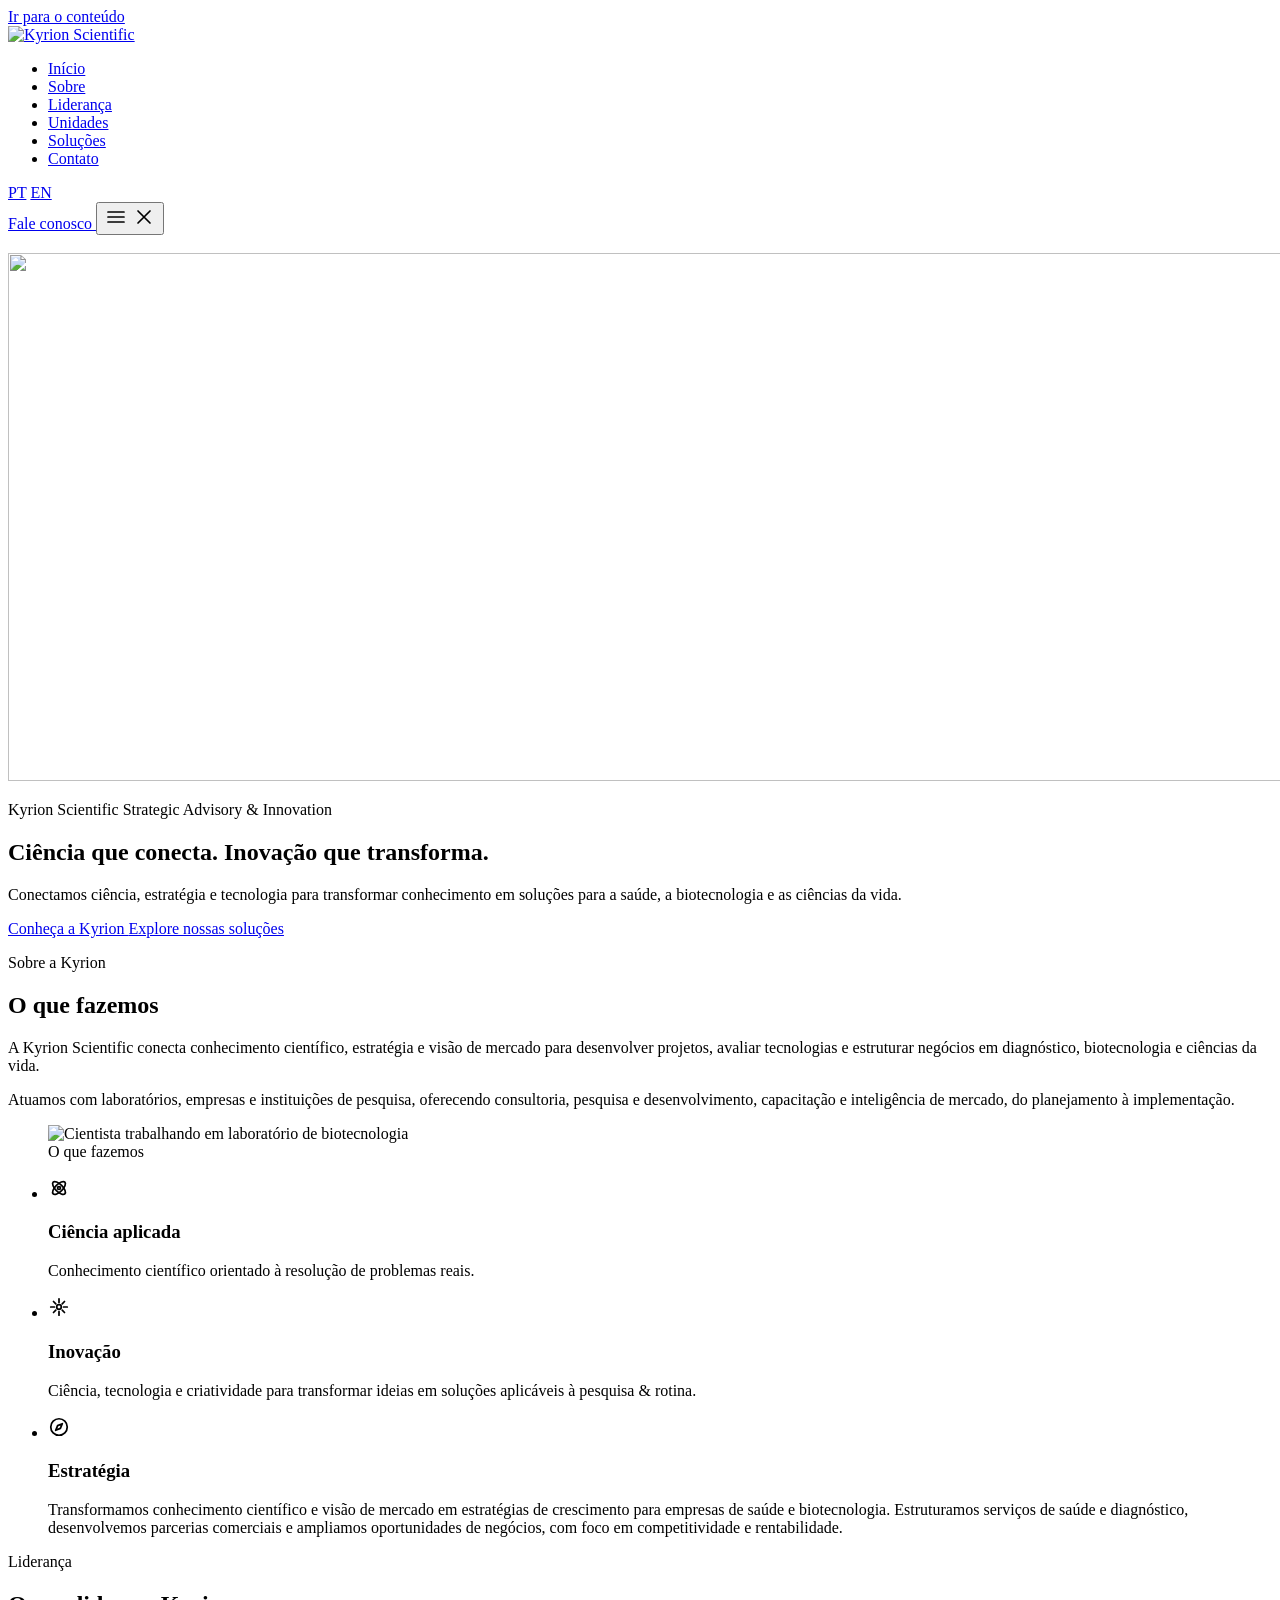
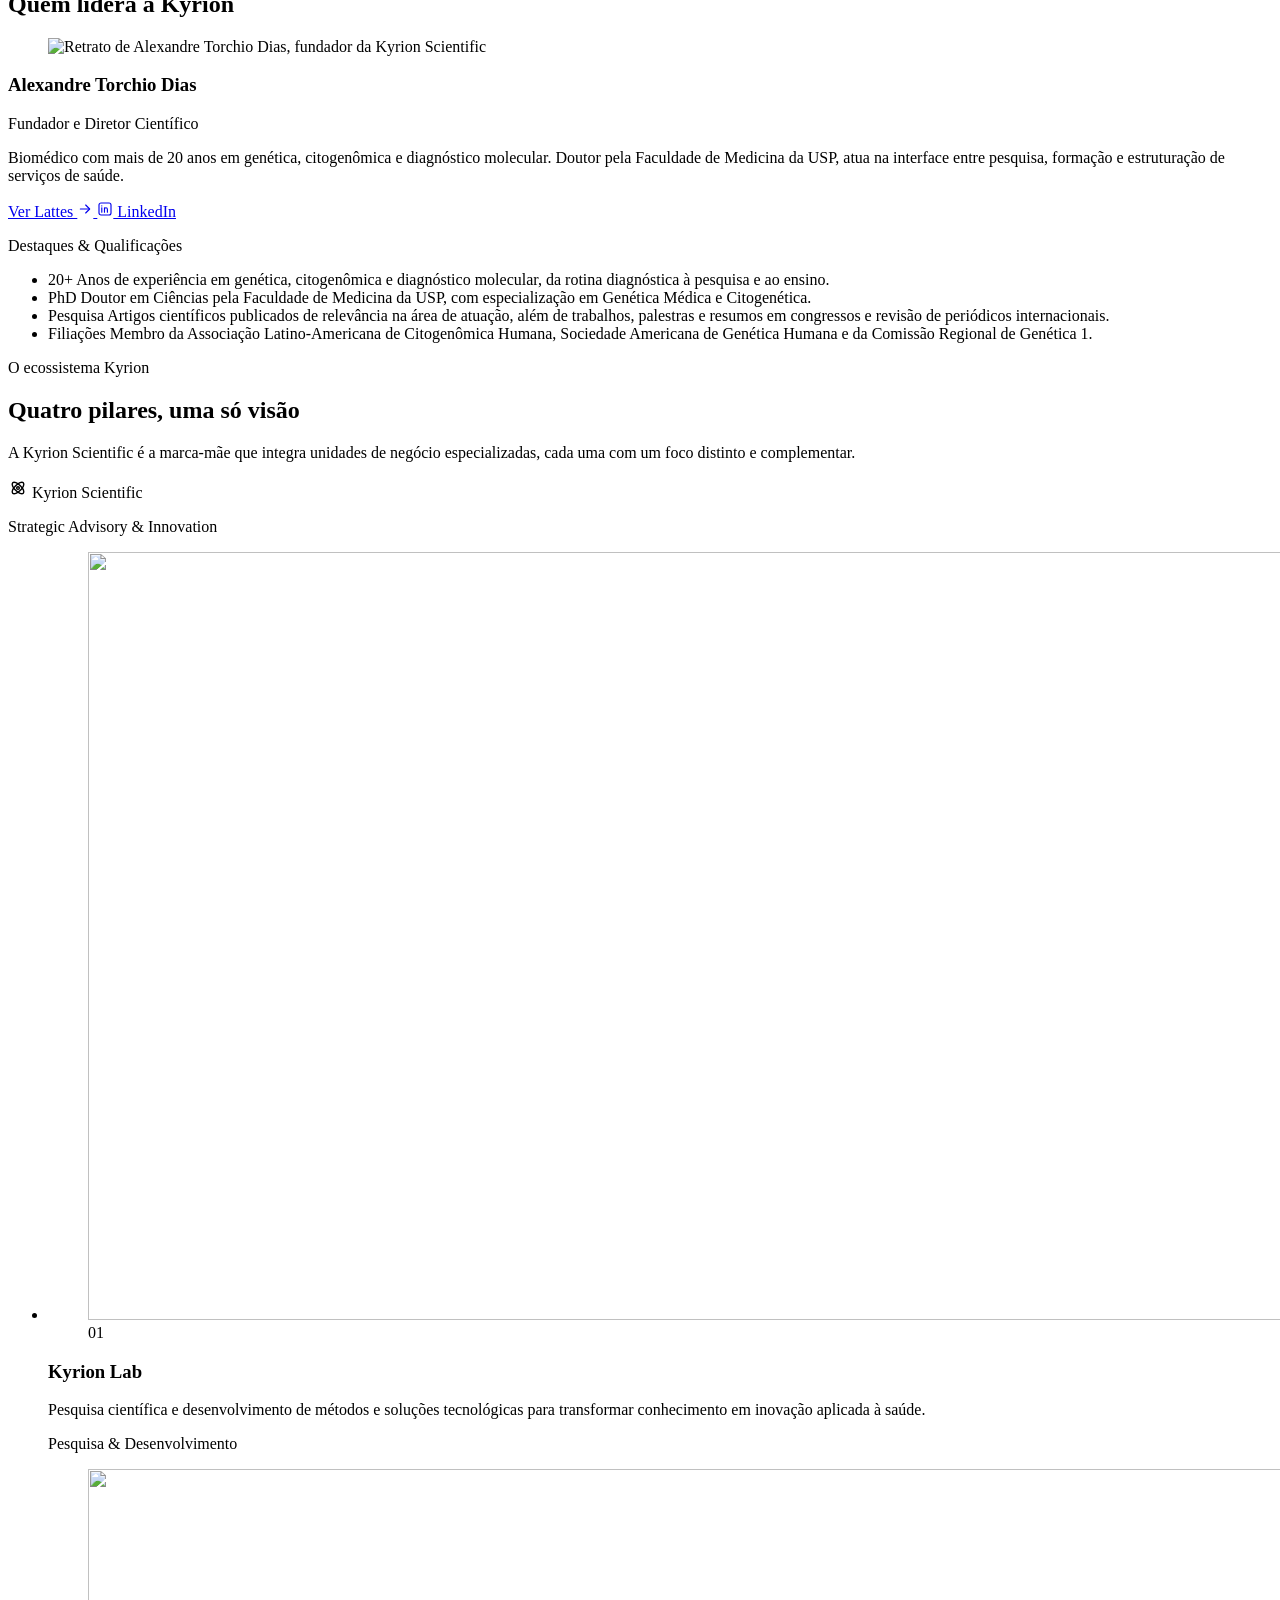
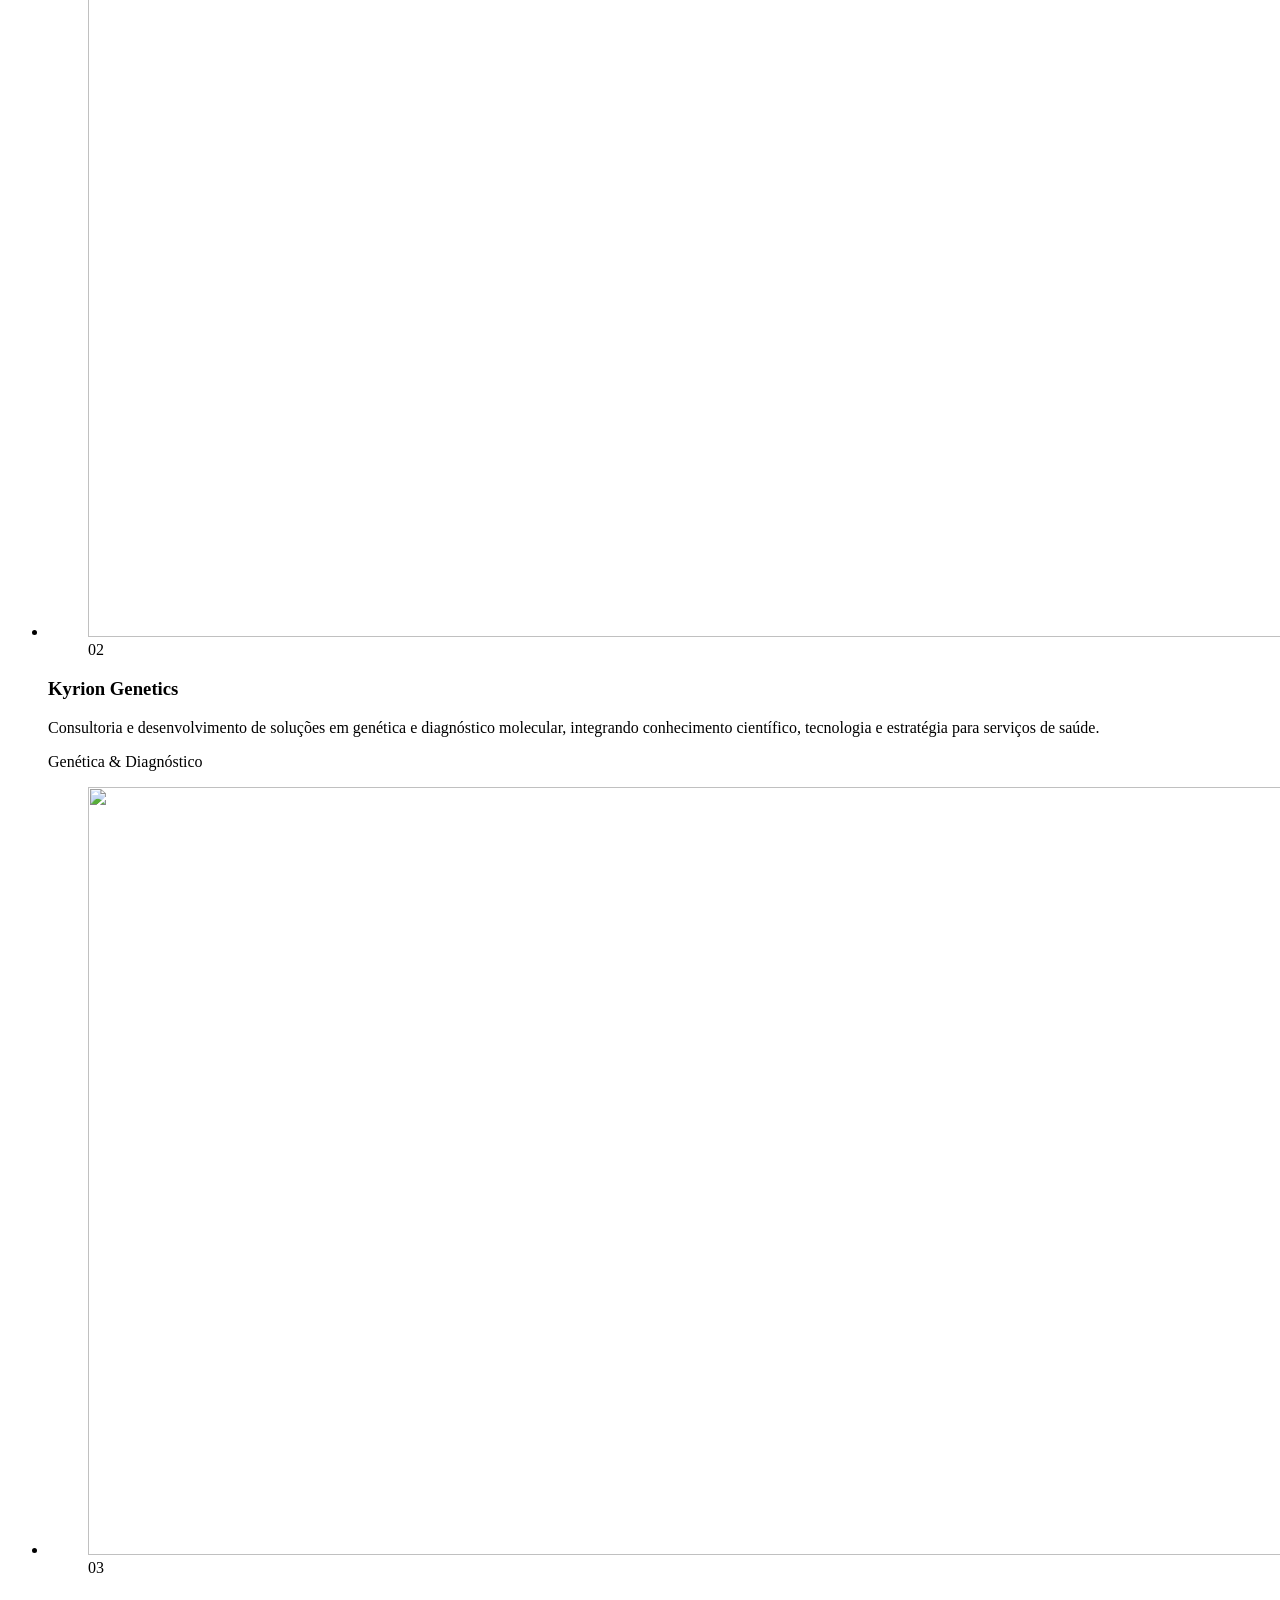
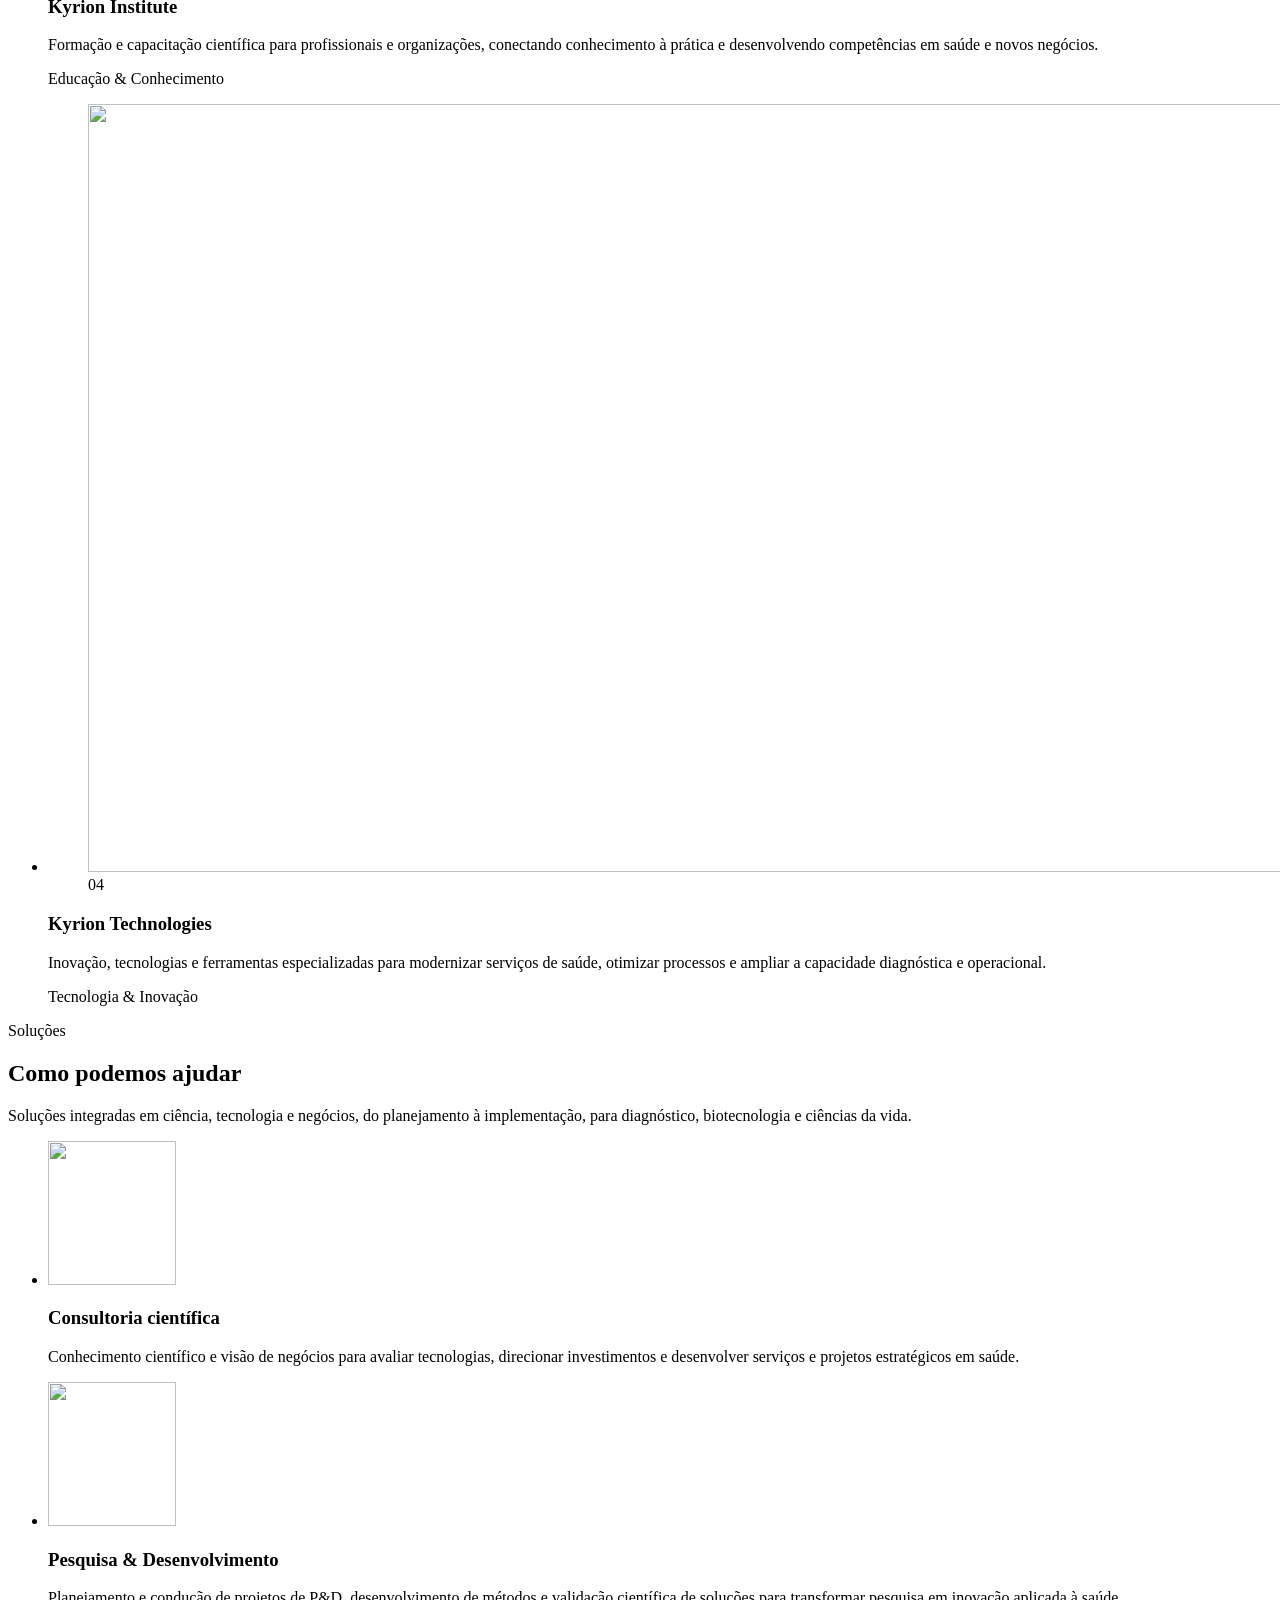
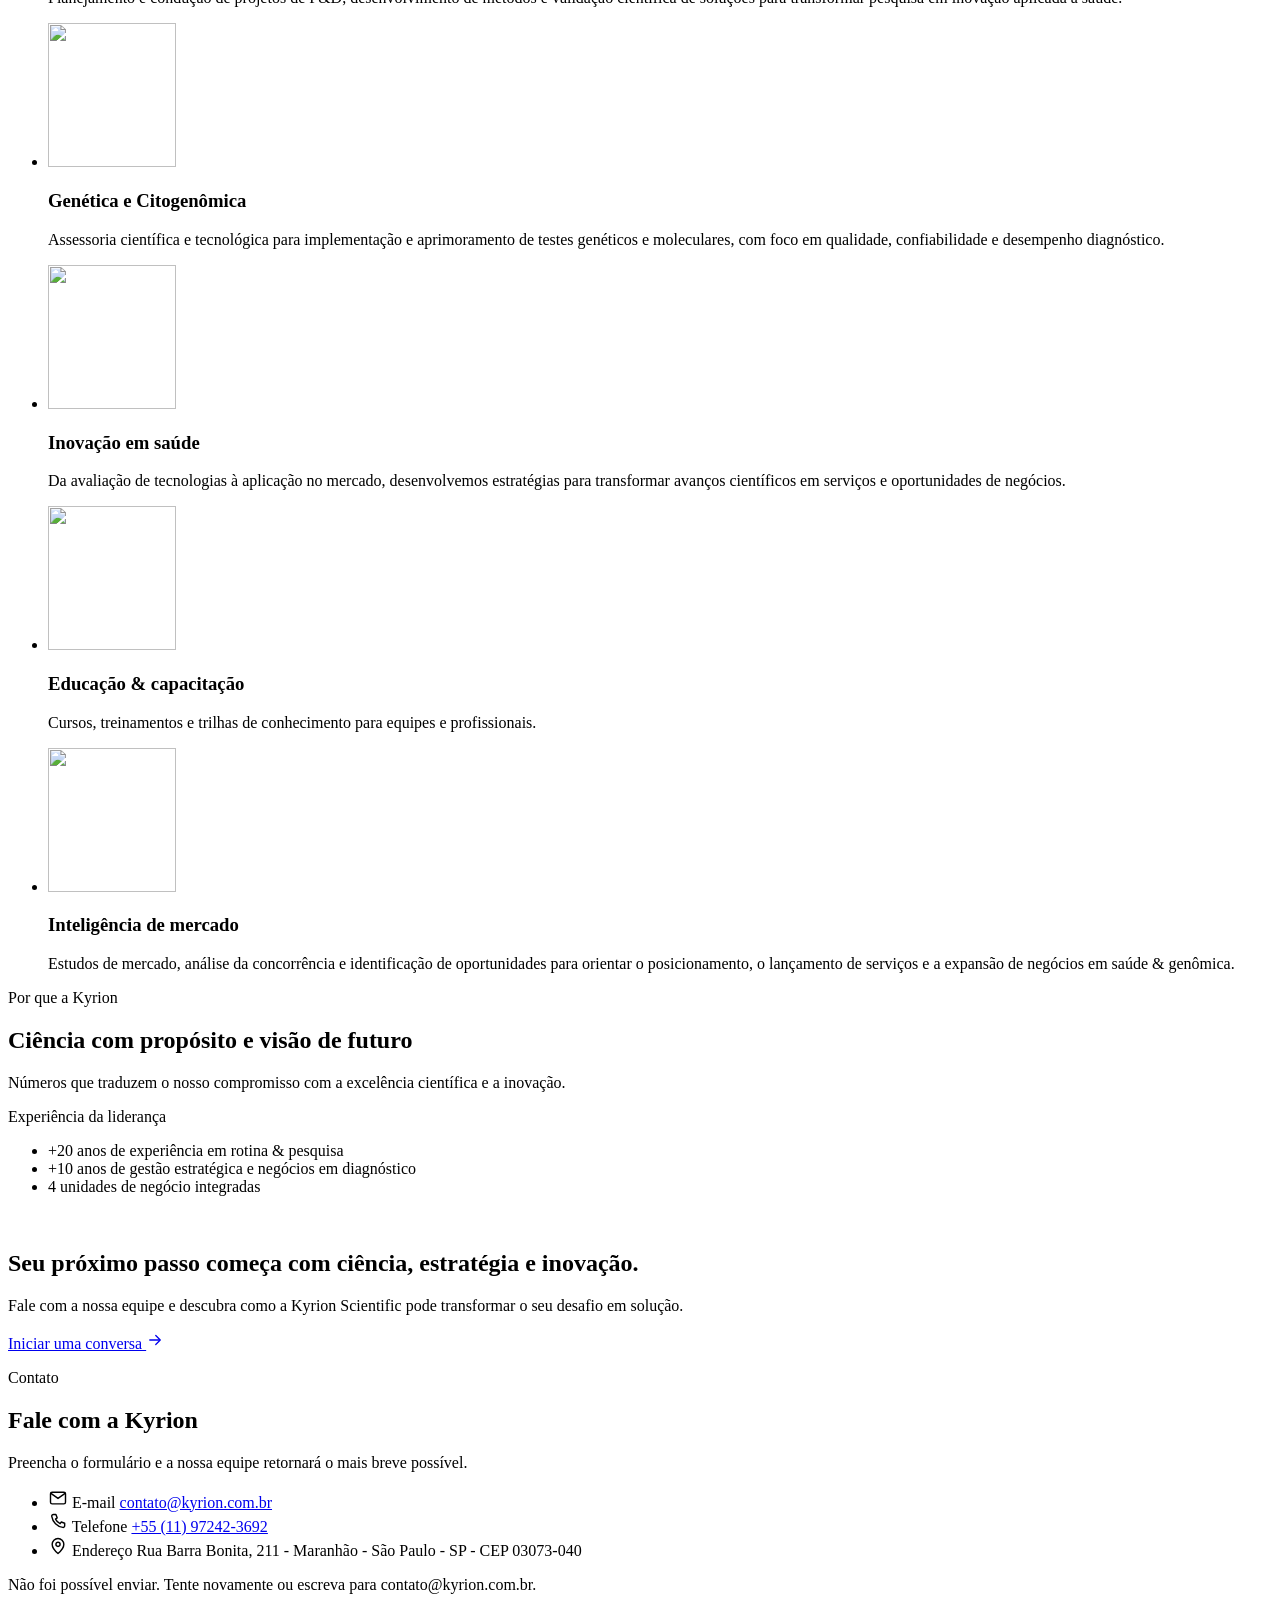
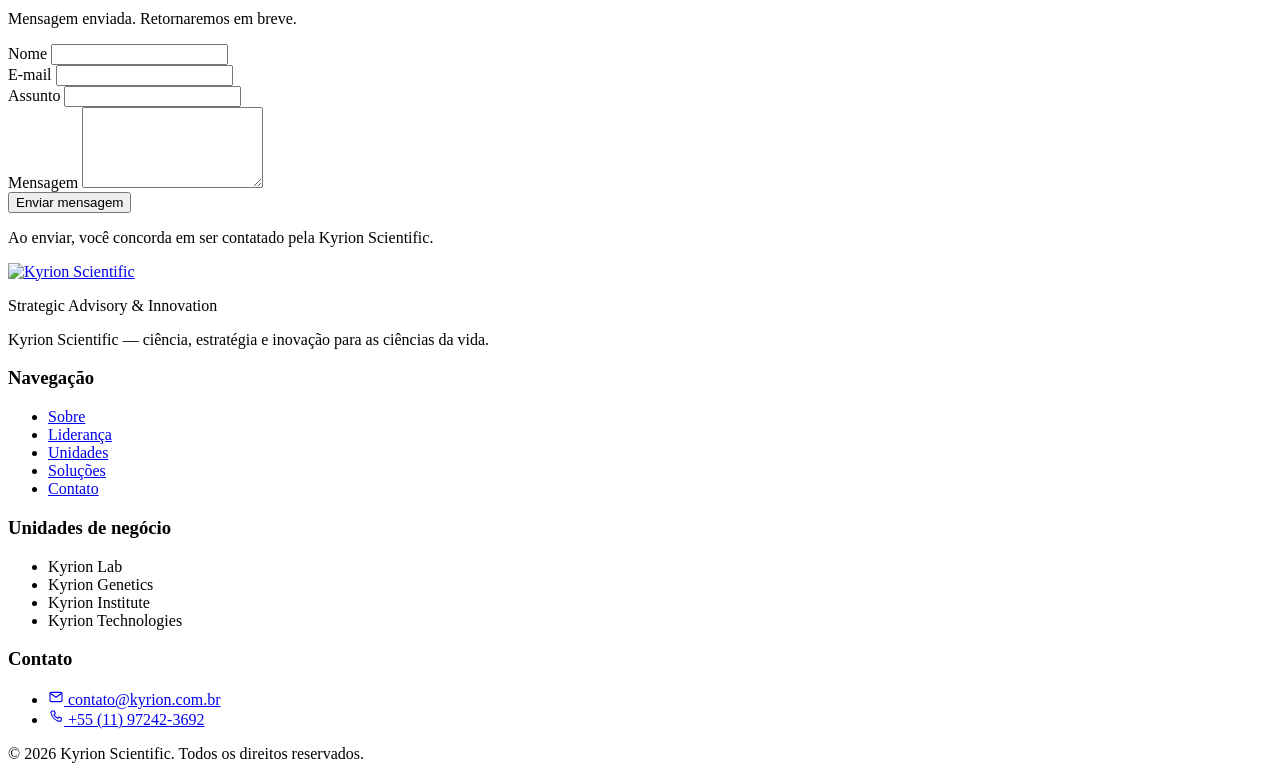
==== commit 4496f3dd: "deploy: publica site compilado (2026-11-04 10:41)" ====
--- a/index.html
+++ b/index.html
@@ -1,4 +1,4 @@
 <!DOCTYPE html><html lang="pt-BR" class="no-js"> <head><meta charset="utf-8"><meta name="viewport" content="width=device-width, initial-scale=1"><title>Kyrion Scientific — Ciência que conecta. Inovação que transforma.</title><meta name="description" content="Conectamos conhecimento científico, estratégia e visão de mercado para desenvolver projetos, avaliar tecnologias e estruturar negócios em diagnóstico, biotecnologia e ciências da vida."><link rel="canonical" href="https://jekroll.github.io/KYRIONWEBSITE/"><link rel="alternate" hreflang="pt-BR" href="https://jekroll.github.io/KYRIONWEBSITE/"><link rel="alternate" hreflang="en" href="https://jekroll.github.io/KYRIONWEBSITE/en/"><link rel="alternate" hreflang="x-default" href="https://jekroll.github.io/KYRIONWEBSITE/"><link rel="icon" type="image/svg+xml" href="/KYRIONWEBSITE/favicon.svg"><link rel="apple-touch-icon" href="/KYRIONWEBSITE/favicon.svg"><meta name="theme-color" content="#002c2d"><meta property="og:type" content="website"><meta property="og:site_name" content="Kyrion Scientific"><meta property="og:title" content="Kyrion Scientific — Ciência que conecta. Inovação que transforma."><meta property="og:description" content="Conectamos conhecimento científico, estratégia e visão de mercado para desenvolver projetos, avaliar tecnologias e estruturar negócios em diagnóstico, biotecnologia e ciências da vida."><meta property="og:url" content="https://jekroll.github.io/KYRIONWEBSITE/"><meta property="og:locale" content="pt_BR"><meta property="og:image" content="https://jekroll.github.io/KYRIONWEBSITE/og-image.jpg"><meta name="twitter:card" content="summary_large_image"><meta name="twitter:title" content="Kyrion Scientific — Ciência que conecta. Inovação que transforma."><meta name="twitter:description" content="Conectamos conhecimento científico, estratégia e visão de mercado para desenvolver projetos, avaliar tecnologias e estruturar negócios em diagnóstico, biotecnologia e ciências da vida."><script type="application/ld+json">{"@context":"https://schema.org","@type":"Organization","name":"Kyrion Scientific","description":"Conectamos conhecimento científico, estratégia e visão de mercado para desenvolver projetos, avaliar tecnologias e estruturar negócios em diagnóstico, biotecnologia e ciências da vida.","url":"https://jekroll.github.io/KYRIONWEBSITE","slogan":"Ciência que conecta. Inovação que transforma."}</script><script>
       document.documentElement.classList.remove('no-js');
     </script><link rel="stylesheet" href="/KYRIONWEBSITE/_astro/index.CUuHNNBY.css"></head> <body> <a class="skip-link" href="#main">Ir para o conteúdo</a>  <header class="site-header" id="site-header" data-header data-astro-cid-3ef6ksr2> <div class="site-header__inner container container--wide" data-astro-cid-3ef6ksr2> <a href="/KYRIONWEBSITE/" class="brand site-header__brand" aria-label="Kyrion Scientific — home" style="--brand-h:34px;--brand-w:126px" data-astro-cid-uaf52tac> <img src="/KYRIONWEBSITE/_astro/logo-new.gGyAkgk_.webp" srcset="/KYRIONWEBSITE/_astro/logo-new.gGyAkgk_.webp 1x, /KYRIONWEBSITE/_astro/logo-new.DoVqcS7O.png 1x" alt="Kyrion Scientific" width="126" height="34" decoding="async" loading="eager" data-astro-cid-uaf52tac> </a>  <nav class="site-nav" id="site-nav" data-nav aria-label="Início" data-astro-cid-3ef6ksr2> <ul class="site-nav__list" data-astro-cid-3ef6ksr2> <li data-astro-cid-3ef6ksr2> <a class="site-nav__link" href="/KYRIONWEBSITE/#inicio" data-nav-link data-astro-cid-3ef6ksr2>Início</a> </li><li data-astro-cid-3ef6ksr2> <a class="site-nav__link" href="/KYRIONWEBSITE/#sobre" data-nav-link data-astro-cid-3ef6ksr2>Sobre</a> </li><li data-astro-cid-3ef6ksr2> <a class="site-nav__link" href="/KYRIONWEBSITE/#lideranca" data-nav-link data-astro-cid-3ef6ksr2>Liderança</a> </li><li data-astro-cid-3ef6ksr2> <a class="site-nav__link" href="/KYRIONWEBSITE/#grupos" data-nav-link data-astro-cid-3ef6ksr2>Unidades</a> </li><li data-astro-cid-3ef6ksr2> <a class="site-nav__link" href="/KYRIONWEBSITE/#solucoes" data-nav-link data-astro-cid-3ef6ksr2>Soluções</a> </li><li data-astro-cid-3ef6ksr2> <a class="site-nav__link" href="/KYRIONWEBSITE/#contato" data-nav-link data-astro-cid-3ef6ksr2>Contato</a> </li> </ul> </nav> <div class="site-header__actions" data-astro-cid-3ef6ksr2> <div class="lang" role="group" aria-label="Idioma" data-astro-cid-3ef6ksr2> <a class="lang__opt is-active" href="/KYRIONWEBSITE/" aria-current="true" hreflang="pt" data-astro-cid-3ef6ksr2>PT</a> <span class="lang__sep" aria-hidden="true" data-astro-cid-3ef6ksr2></span> <a class="lang__opt" href="/KYRIONWEBSITE/en/" hreflang="en" data-astro-cid-3ef6ksr2>EN</a> </div> <a class="btn btn--primary btn--sm site-header__cta" href="/KYRIONWEBSITE/#contato" data-astro-cid-3ef6ksr2> Fale conosco </a> <button class="site-header__toggle" type="button" data-menu-toggle aria-expanded="false" aria-controls="site-nav" aria-label="Abrir menu" data-astro-cid-3ef6ksr2> <span class="site-header__toggle-open" data-astro-cid-3ef6ksr2><svg class="icon" width="24" height="24" viewBox="0 0 24 24" fill="none" stroke="currentColor" stroke-width="1.7" stroke-linecap="round" stroke-linejoin="round" aria-hidden="true" focusable="false" data-astro-cid-4ckhetd2>             <path d="M4 7h16M4 12h16M4 17h16" data-astro-cid-4ckhetd2></path>       </svg> </span> <span class="site-header__toggle-close" data-astro-cid-3ef6ksr2><svg class="icon" width="24" height="24" viewBox="0 0 24 24" fill="none" stroke="currentColor" stroke-width="1.7" stroke-linecap="round" stroke-linejoin="round" aria-hidden="true" focusable="false" data-astro-cid-4ckhetd2>              <path d="M6 6l12 12M18 6 6 18" data-astro-cid-4ckhetd2></path>      </svg> </span> </button> </div> </div> </header> <div class="site-header__scrim" data-menu-scrim hidden data-astro-cid-3ef6ksr2></div>  <main id="main"> <section class="hero" id="inicio" aria-labelledby="hero-title" data-astro-cid-bbe6dxrz> <div class="hero__card" data-astro-cid-bbe6dxrz> <!-- Blurred copy of the same plate, so the padding blends seamlessly
-         with the sharp, uncropped image. --> <div class="hero__backdrop" aria-hidden="true" data-astro-cid-bbe6dxrz> <img src="/KYRIONWEBSITE/_astro/hero-bg.C8MBA4jN.webp" alt="" loading="eager" decoding="async" data-astro-cid-bbe6dxrz> </div> <picture class="hero__photo" data-astro-cid-bbe6dxrz> <source srcset="/KYRIONWEBSITE/_astro/hero-bg.D-Uu-HRz.avif 1920w" type="image/avif" data-astro-cid-bbe6dxrz> <source srcset="/KYRIONWEBSITE/_astro/hero-bg.C8MBA4jN.webp 1920w" type="image/webp" data-astro-cid-bbe6dxrz> <img src="/KYRIONWEBSITE/_astro/hero-bg.DYgstmwq.jpg" srcset="/KYRIONWEBSITE/_astro/hero-bg.DYgstmwq.jpg 1920w, /KYRIONWEBSITE/_astro/hero-bg@2x.C8WDKdjT.jpg 2560w" sizes="100vw" width="1920" height="528" alt="" fetchpriority="high" decoding="async" aria-hidden="true" data-astro-cid-bbe6dxrz> </picture> <div class="hero__overlay" aria-hidden="true" data-astro-cid-bbe6dxrz></div> <div class="hero__inner" data-astro-cid-bbe6dxrz> <div class="hero__content-wrapper" data-astro-cid-bbe6dxrz> <div class="hero__content" data-astro-cid-bbe6dxrz> <p class="hero__eyebrow" data-astro-cid-bbe6dxrz> <span class="hero__brand" data-astro-cid-bbe6dxrz>Kyrion Scientific</span> <span class="hero__sub" data-astro-cid-bbe6dxrz>Strategic Advisory &amp; Innovation</span> </p> <h1 class="hero__title" id="hero-title" data-reveal data-astro-cid-bbe6dxrz> <span data-astro-cid-bbe6dxrz>Ciência que conecta.</span> <span data-astro-cid-bbe6dxrz>Inovação que transforma.</span> </h1> <p class="hero__lead" data-reveal style="--reveal-delay:90ms" data-astro-cid-bbe6dxrz>Conectamos ciência, estratégia e tecnologia para transformar conhecimento em soluções para a saúde, a biotecnologia e as ciências da vida.</p> <div class="hero__actions" data-reveal style="--reveal-delay:180ms" data-astro-cid-bbe6dxrz> <a class="btn btn--primary" href="/KYRIONWEBSITE/#sobre" data-astro-cid-bbe6dxrz> Conheça a Kyrion </a> <a class="btn btn--ghost" href="/KYRIONWEBSITE/#solucoes" data-astro-cid-bbe6dxrz> Explore nossas soluções </a> </div> </div> </div> </div> </div> </section>  <section class="section section--surface about" id="sobre" aria-labelledby="about-title" data-astro-cid-v2cbyr3p> <div class="container" data-astro-cid-v2cbyr3p> <div class="about__grid" data-astro-cid-v2cbyr3p> <div class="about__intro" data-reveal data-astro-cid-v2cbyr3p> <p class="kicker" data-astro-cid-v2cbyr3p>Sobre a Kyrion</p> <h2 id="about-title" data-astro-cid-v2cbyr3p>O que fazemos</h2> <p class="about__lead" data-astro-cid-v2cbyr3p>A Kyrion Scientific conecta conhecimento científico, estratégia e visão de mercado para desenvolver projetos, avaliar tecnologias e estruturar negócios em diagnóstico, biotecnologia e ciências da vida.</p> <p class="about__body" data-astro-cid-v2cbyr3p>Atuamos com laboratórios, empresas e instituições de pesquisa, oferecendo consultoria, pesquisa e desenvolvimento, capacitação e inteligência de mercado, do planejamento à implementação.</p> </div> <figure class="about__media" data-reveal style="--reveal-delay:100ms" data-astro-cid-v2cbyr3p> <picture data-astro-cid-v2cbyr3p> <source srcset="/KYRIONWEBSITE/_astro/about-lab.DQNUo1HB.webp" type="image/webp" data-astro-cid-v2cbyr3p> <img src="/KYRIONWEBSITE/_astro/about-lab.DrcKUUM2.jpg" alt="Cientista trabalhando em laboratório de biotecnologia" width="1200" height="896" loading="lazy" decoding="async" data-astro-cid-v2cbyr3p> </picture> <figcaption class="visually-hidden" data-astro-cid-v2cbyr3p>O que fazemos</figcaption> </figure> </div> <ul class="about__values" data-astro-cid-v2cbyr3p> <li class="about__card" data-reveal style="--reveal-delay:0ms" data-astro-cid-v2cbyr3p> <span class="about__chip" data-astro-cid-v2cbyr3p> <svg class="icon" width="22" height="22" viewBox="0 0 24 24" fill="none" stroke="currentColor" stroke-width="1.9" stroke-linecap="round" stroke-linejoin="round" aria-hidden="true" focusable="false" data-astro-cid-4ckhetd2>        <circle cx="12" cy="12" r="1.6" data-astro-cid-4ckhetd2></circle> <ellipse cx="12" cy="12" rx="9" ry="4" transform="rotate(45 12 12)" data-astro-cid-4ckhetd2></ellipse> <ellipse cx="12" cy="12" rx="9" ry="4" transform="rotate(-45 12 12)" data-astro-cid-4ckhetd2></ellipse>              </svg>  </span> <div class="about__card-body" data-astro-cid-v2cbyr3p> <h3 data-astro-cid-v2cbyr3p>Ciência aplicada</h3> <p data-astro-cid-v2cbyr3p>Conhecimento científico orientado à resolução de problemas reais.</p> </div> </li><li class="about__card" data-reveal style="--reveal-delay:90ms" data-astro-cid-v2cbyr3p> <span class="about__chip" data-astro-cid-v2cbyr3p> <svg class="icon" width="22" height="22" viewBox="0 0 24 24" fill="none" stroke="currentColor" stroke-width="1.9" stroke-linecap="round" stroke-linejoin="round" aria-hidden="true" focusable="false" data-astro-cid-4ckhetd2>         <path d="M12 3v4M12 17v4M3 12h4M17 12h4M6 6l2.5 2.5M15.5 15.5 18 18M18 6l-2.5 2.5M8.5 15.5 6 18" data-astro-cid-4ckhetd2></path> <circle cx="12" cy="12" r="2.5" data-astro-cid-4ckhetd2></circle>             </svg>  </span> <div class="about__card-body" data-astro-cid-v2cbyr3p> <h3 data-astro-cid-v2cbyr3p>Inovação</h3> <p data-astro-cid-v2cbyr3p>Ciência, tecnologia e criatividade para transformar ideias em soluções aplicáveis à pesquisa &amp; rotina.</p> </div> </li><li class="about__card" data-reveal style="--reveal-delay:180ms" data-astro-cid-v2cbyr3p> <span class="about__chip" data-astro-cid-v2cbyr3p> <svg class="icon" width="22" height="22" viewBox="0 0 24 24" fill="none" stroke="currentColor" stroke-width="1.9" stroke-linecap="round" stroke-linejoin="round" aria-hidden="true" focusable="false" data-astro-cid-4ckhetd2>  <circle cx="12" cy="12" r="9" data-astro-cid-4ckhetd2></circle> <path d="m15.6 8.4-2.1 5.1-5.1 2.1 2.1-5.1z" data-astro-cid-4ckhetd2></path>                    </svg>  </span> <div class="about__card-body" data-astro-cid-v2cbyr3p> <h3 data-astro-cid-v2cbyr3p>Estratégia</h3> <p data-astro-cid-v2cbyr3p>Transformamos conhecimento científico e visão de mercado em estratégias de crescimento para empresas de saúde e biotecnologia. Estruturamos serviços de saúde e diagnóstico, desenvolvemos parcerias comerciais e ampliamos oportunidades de negócios, com foco em competitividade e rentabilidade.</p> </div> </li> </ul> </div> </section>  <section class="section section--dark leadership" id="lideranca" aria-labelledby="leadership-title" data-astro-cid-u57r3c23> <div class="container" data-astro-cid-u57r3c23> <!-- isolated section header --> <header class="leadership__head" data-reveal data-astro-cid-u57r3c23> <p class="kicker" data-astro-cid-u57r3c23>Liderança</p> <h2 id="leadership-title" data-astro-cid-u57r3c23>Quem lidera a Kyrion</h2> </header> <!-- framed portrait left · identity + bio + CTA right --> <div class="leadership__profile" data-astro-cid-u57r3c23> <figure class="leadership__frame" data-reveal data-astro-cid-u57r3c23> <picture data-astro-cid-u57r3c23> <source srcset="/KYRIONWEBSITE/_astro/leader-portrait.DpwzIskO.webp" type="image/webp" data-astro-cid-u57r3c23> <img src="/KYRIONWEBSITE/_astro/leader-portrait.t9rbVho0.jpg" alt="Retrato de Alexandre Torchio Dias, fundador da Kyrion Scientific" width="800" height="923" loading="lazy" decoding="async" data-astro-cid-u57r3c23> </picture> </figure> <div class="leadership__content" data-reveal style="--reveal-delay:100ms" data-astro-cid-u57r3c23> <div class="leadership__identity" data-astro-cid-u57r3c23> <h3 data-astro-cid-u57r3c23>Alexandre Torchio Dias</h3> <p class="leadership__role" data-astro-cid-u57r3c23>Fundador e Diretor Científico</p> </div> <p class="leadership__bio" data-astro-cid-u57r3c23>Biomédico com mais de 20 anos em genética, citogenômica e diagnóstico molecular. Doutor pela Faculdade de Medicina da USP, atua na interface entre pesquisa, formação e estruturação de serviços de saúde.</p> <div class="leadership__links" data-astro-cid-u57r3c23> <a class="btn btn--primary btn--sm" href="http://lattes.cnpq.br/3293784131021507" target="_blank" rel="noopener noreferrer" data-astro-cid-u57r3c23> Ver Lattes <svg class="icon" width="16" height="16" viewBox="0 0 24 24" fill="none" stroke="currentColor" stroke-width="1.7" stroke-linecap="round" stroke-linejoin="round" aria-hidden="true" focusable="false" data-astro-cid-4ckhetd2>             <path d="M5 12h13" data-astro-cid-4ckhetd2></path> <path d="m13 6 6 6-6 6" data-astro-cid-4ckhetd2></path>         </svg>  </a> <a class="btn btn--light btn--sm" href="https://www.linkedin.com/in/alexandre-torchio-dias-54872938/" target="_blank" rel="noopener noreferrer" data-astro-cid-u57r3c23> <svg class="icon" width="16" height="16" viewBox="0 0 24 24" fill="none" stroke="currentColor" stroke-width="1.7" stroke-linecap="round" stroke-linejoin="round" aria-hidden="true" focusable="false" data-astro-cid-4ckhetd2>                    <rect x="3" y="3" width="18" height="18" rx="3" data-astro-cid-4ckhetd2></rect> <path d="M7.2 10.2v6.6" data-astro-cid-4ckhetd2></path> <path d="M7.2 7.4v.02" data-astro-cid-4ckhetd2></path> <path d="M11.2 16.8v-6.6M11.2 12.6c0-1.4.8-2.4 2.2-2.4s2.2 1 2.2 2.4v4.2" data-astro-cid-4ckhetd2></path>  </svg>  LinkedIn </a> </div> </div> </div> <!-- full-width metrics band --> <div class="leadership__band" data-reveal style="--reveal-delay:160ms" data-astro-cid-u57r3c23> <p class="leadership__band-label" data-astro-cid-u57r3c23>Destaques &amp; Qualificações</p> <ul class="leadership__metrics" data-astro-cid-u57r3c23> <li class="leadership__metric" data-astro-cid-u57r3c23> <span class="leadership__metric-value" data-astro-cid-u57r3c23>20+</span> <span class="leadership__metric-label" data-astro-cid-u57r3c23>Anos de experiência em genética, citogenômica e diagnóstico molecular, da rotina diagnóstica à pesquisa e ao ensino.</span> </li><li class="leadership__metric" data-astro-cid-u57r3c23> <span class="leadership__metric-value" data-astro-cid-u57r3c23>PhD</span> <span class="leadership__metric-label" data-astro-cid-u57r3c23>Doutor em Ciências pela Faculdade de Medicina da USP, com especialização em Genética Médica e Citogenética.</span> </li><li class="leadership__metric" data-astro-cid-u57r3c23> <span class="leadership__metric-value" data-astro-cid-u57r3c23>30+</span> <span class="leadership__metric-label" data-astro-cid-u57r3c23>Artigos científicos publicados de relevância na área de atuação, além de revisor de periódicos internacionais.</span> </li><li class="leadership__metric" data-astro-cid-u57r3c23> <span class="leadership__metric-value" data-astro-cid-u57r3c23>Filiações</span> <span class="leadership__metric-label" data-astro-cid-u57r3c23>Membro da Associação Latino-Americana de Citogenômica Humana, Sociedade Americana de Genética Humana e da Comissão Regional de Genética 1.</span> </li> </ul> </div> </div> </section>  <section class="section ecosystem" id="grupos" aria-labelledby="ecosystem-title" data-astro-cid-yqvkyiml> <div class="container" data-astro-cid-yqvkyiml> <div class="section-head" data-reveal data-astro-cid-yqvkyiml> <p class="kicker" data-astro-cid-yqvkyiml>O ecossistema Kyrion</p> <h2 id="ecosystem-title" data-astro-cid-yqvkyiml>Quatro pilares, uma só visão</h2> <p data-astro-cid-yqvkyiml>A Kyrion Scientific é a marca-mãe que integra unidades de negócio especializadas, cada uma com um foco distinto e complementar.</p> </div> <div class="ecosystem__parent" data-reveal data-astro-cid-yqvkyiml> <span class="ecosystem__badge" data-astro-cid-yqvkyiml> <svg class="icon" width="20" height="20" viewBox="0 0 24 24" fill="none" stroke="currentColor" stroke-width="1.7" stroke-linecap="round" stroke-linejoin="round" aria-hidden="true" focusable="false" data-astro-cid-4ckhetd2>        <circle cx="12" cy="12" r="1.6" data-astro-cid-4ckhetd2></circle> <ellipse cx="12" cy="12" rx="9" ry="4" transform="rotate(45 12 12)" data-astro-cid-4ckhetd2></ellipse> <ellipse cx="12" cy="12" rx="9" ry="4" transform="rotate(-45 12 12)" data-astro-cid-4ckhetd2></ellipse>              </svg>  Kyrion Scientific </span> <p class="ecosystem__parent-text" data-astro-cid-yqvkyiml>Strategic Advisory &amp; Innovation</p> </div> <ul class="ecosystem__grid" data-astro-cid-yqvkyiml> <li class="ecosystem__item" data-accent="orange" data-reveal style="--reveal-delay:0ms" data-astro-cid-yqvkyiml> <article class="card ecosystem__card" data-astro-cid-yqvkyiml> <figure class="ecosystem__media" aria-hidden="true" data-astro-cid-yqvkyiml> <img src="/KYRIONWEBSITE/_astro/pillar-lab.C-nQlmTT.jpg" alt="" width="1376" height="768" loading="lazy" decoding="async" data-astro-cid-yqvkyiml> <span class="ecosystem__num" aria-hidden="true" data-astro-cid-yqvkyiml>01</span> </figure> <div class="ecosystem__body" data-astro-cid-yqvkyiml> <h3 data-astro-cid-yqvkyiml>Kyrion Lab</h3> <p data-astro-cid-yqvkyiml>Pesquisa científica e desenvolvimento de métodos e soluções tecnológicas para transformar conhecimento em inovação aplicada à saúde.</p> <span class="ecosystem__tag" data-astro-cid-yqvkyiml>Pesquisa &amp; Desenvolvimento</span> </div> </article> </li><li class="ecosystem__item" data-accent="periwinkle" data-reveal style="--reveal-delay:80ms" data-astro-cid-yqvkyiml> <article class="card ecosystem__card" data-astro-cid-yqvkyiml> <figure class="ecosystem__media" aria-hidden="true" data-astro-cid-yqvkyiml> <img src="/KYRIONWEBSITE/_astro/pillar-genetics.BRFj-R60.jpg" alt="" width="1376" height="768" loading="lazy" decoding="async" data-astro-cid-yqvkyiml> <span class="ecosystem__num" aria-hidden="true" data-astro-cid-yqvkyiml>02</span> </figure> <div class="ecosystem__body" data-astro-cid-yqvkyiml> <h3 data-astro-cid-yqvkyiml>Kyrion Genetics</h3> <p data-astro-cid-yqvkyiml>Consultoria e desenvolvimento de soluções em genética e diagnóstico molecular, integrando conhecimento científico, tecnologia e estratégia para serviços de saúde.</p> <span class="ecosystem__tag" data-astro-cid-yqvkyiml>Genética &amp; Diagnóstico</span> </div> </article> </li><li class="ecosystem__item" data-accent="lime" data-reveal style="--reveal-delay:160ms" data-astro-cid-yqvkyiml> <article class="card ecosystem__card" data-astro-cid-yqvkyiml> <figure class="ecosystem__media" aria-hidden="true" data-astro-cid-yqvkyiml> <img src="/KYRIONWEBSITE/_astro/pillar-institute.BL2FJ0N2.jpg" alt="" width="1376" height="768" loading="lazy" decoding="async" data-astro-cid-yqvkyiml> <span class="ecosystem__num" aria-hidden="true" data-astro-cid-yqvkyiml>03</span> </figure> <div class="ecosystem__body" data-astro-cid-yqvkyiml> <h3 data-astro-cid-yqvkyiml>Kyrion Institute</h3> <p data-astro-cid-yqvkyiml>Formação e capacitação científica para profissionais e organizações, conectando conhecimento à prática e desenvolvendo competências em saúde e novos negócios.</p> <span class="ecosystem__tag" data-astro-cid-yqvkyiml>Educação &amp; Conhecimento</span> </div> </article> </li><li class="ecosystem__item" data-accent="navy" data-reveal style="--reveal-delay:240ms" data-astro-cid-yqvkyiml> <article class="card ecosystem__card" data-astro-cid-yqvkyiml> <figure class="ecosystem__media" aria-hidden="true" data-astro-cid-yqvkyiml> <img src="/KYRIONWEBSITE/_astro/pillar-technologies.C7Kxhx0w.jpg" alt="" width="1376" height="768" loading="lazy" decoding="async" data-astro-cid-yqvkyiml> <span class="ecosystem__num" aria-hidden="true" data-astro-cid-yqvkyiml>04</span> </figure> <div class="ecosystem__body" data-astro-cid-yqvkyiml> <h3 data-astro-cid-yqvkyiml>Kyrion Technologies</h3> <p data-astro-cid-yqvkyiml>Inovação, tecnologias e ferramentas especializadas para modernizar serviços de saúde, otimizar processos e ampliar a capacidade diagnóstica e operacional.</p> <span class="ecosystem__tag" data-astro-cid-yqvkyiml>Tecnologia &amp; Inovação</span> </div> </article> </li> </ul> </div> </section>  <section class="section section--surface solutions" id="solucoes" aria-labelledby="solutions-title" data-astro-cid-vj7y5fzp> <div class="container" data-astro-cid-vj7y5fzp> <div class="section-head" data-reveal data-astro-cid-vj7y5fzp> <p class="kicker" data-astro-cid-vj7y5fzp>Soluções</p> <h2 id="solutions-title" data-astro-cid-vj7y5fzp>Como podemos ajudar</h2> <p data-astro-cid-vj7y5fzp>Soluções integradas em ciência, tecnologia e negócios, do planejamento à implementação, para diagnóstico, biotecnologia e ciências da vida.</p> </div> <ul class="grid grid--3 solutions__grid" data-astro-cid-vj7y5fzp> <li data-accent="orange" data-reveal style="--reveal-delay:0ms" data-astro-cid-vj7y5fzp> <article class="card solutions__card" data-astro-cid-vj7y5fzp> <img class="solutions__tile" src="/KYRIONWEBSITE/_astro/consultoria.Cqw3ckSS.webp" alt="" width="128" height="144" loading="lazy" decoding="async" aria-hidden="true" data-astro-cid-vj7y5fzp> <h3 data-astro-cid-vj7y5fzp>Consultoria científica</h3> <p data-astro-cid-vj7y5fzp>Conhecimento científico e visão de negócios para avaliar tecnologias, direcionar investimentos e desenvolver serviços e projetos estratégicos em saúde.</p> </article> </li><li data-accent="periwinkle" data-reveal style="--reveal-delay:70ms" data-astro-cid-vj7y5fzp> <article class="card solutions__card" data-astro-cid-vj7y5fzp> <img class="solutions__tile" src="/KYRIONWEBSITE/_astro/pesquisa.BmiKWcl9.webp" alt="" width="128" height="144" loading="lazy" decoding="async" aria-hidden="true" data-astro-cid-vj7y5fzp> <h3 data-astro-cid-vj7y5fzp>Pesquisa &amp; Desenvolvimento</h3> <p data-astro-cid-vj7y5fzp>Planejamento e condução de projetos de P&amp;D, desenvolvimento de métodos e validação científica de soluções para transformar pesquisa em inovação aplicada à saúde.</p> </article> </li><li data-accent="lime" data-reveal style="--reveal-delay:140ms" data-astro-cid-vj7y5fzp> <article class="card solutions__card" data-astro-cid-vj7y5fzp> <img class="solutions__tile" src="/KYRIONWEBSITE/_astro/diagnostico.CxVU6_EM.webp" alt="" width="128" height="144" loading="lazy" decoding="async" aria-hidden="true" data-astro-cid-vj7y5fzp> <h3 data-astro-cid-vj7y5fzp>Genética e Citogenômica</h3> <p data-astro-cid-vj7y5fzp>Assessoria científica e tecnológica para implementação e aprimoramento de testes genéticos e moleculares, com foco em qualidade, confiabilidade e desempenho diagnóstico.</p> </article> </li><li data-accent="navy" data-reveal style="--reveal-delay:210ms" data-astro-cid-vj7y5fzp> <article class="card solutions__card" data-astro-cid-vj7y5fzp> <img class="solutions__tile" src="/KYRIONWEBSITE/_astro/biotech.B4dVZGqE.webp" alt="" width="128" height="144" loading="lazy" decoding="async" aria-hidden="true" data-astro-cid-vj7y5fzp> <h3 data-astro-cid-vj7y5fzp>Inovação em saúde</h3> <p data-astro-cid-vj7y5fzp>Da avaliação de tecnologias à aplicação no mercado, desenvolvemos estratégias para transformar avanços científicos em serviços e oportunidades de negócios.</p> </article> </li><li data-accent="orange" data-reveal style="--reveal-delay:280ms" data-astro-cid-vj7y5fzp> <article class="card solutions__card" data-astro-cid-vj7y5fzp> <img class="solutions__tile" src="/KYRIONWEBSITE/_astro/educacao.DjyEGRSN.webp" alt="" width="128" height="144" loading="lazy" decoding="async" aria-hidden="true" data-astro-cid-vj7y5fzp> <h3 data-astro-cid-vj7y5fzp>Educação &amp; capacitação</h3> <p data-astro-cid-vj7y5fzp>Cursos, treinamentos e trilhas de conhecimento para equipes e profissionais.</p> </article> </li><li data-accent="periwinkle" data-reveal style="--reveal-delay:350ms" data-astro-cid-vj7y5fzp> <article class="card solutions__card" data-astro-cid-vj7y5fzp> <img class="solutions__tile" src="/KYRIONWEBSITE/_astro/tecnologia.T-dvYS2X.webp" alt="" width="128" height="144" loading="lazy" decoding="async" aria-hidden="true" data-astro-cid-vj7y5fzp> <h3 data-astro-cid-vj7y5fzp>Inteligência de mercado</h3> <p data-astro-cid-vj7y5fzp>Estudos de mercado, análise da concorrência e identificação de oportunidades para orientar o posicionamento, o lançamento de serviços e a expansão de negócios em saúde &amp; genômica.</p> </article> </li> </ul> </div> </section>  <section class="section--navy stats" aria-labelledby="stats-title" data-astro-cid-bhxv2qxz> <div class="container stats__inner" data-astro-cid-bhxv2qxz> <div class="stats__head" data-reveal data-astro-cid-bhxv2qxz> <p class="kicker" data-astro-cid-bhxv2qxz>Por que a Kyrion</p> <h2 id="stats-title" data-astro-cid-bhxv2qxz>Ciência com propósito e visão de futuro</h2> <p class="stats__sub" data-astro-cid-bhxv2qxz>Números que traduzem o nosso compromisso com a excelência científica e a inovação.</p> </div> <div class="stats__groups" data-astro-cid-bhxv2qxz> <div class="stats__group" data-reveal style="--reveal-delay:0ms" data-astro-cid-bhxv2qxz> <p class="stats__group-label" data-astro-cid-bhxv2qxz>Experiência da liderança</p> <ul class="stats__list" data-astro-cid-bhxv2qxz> <li class="stats__item" data-astro-cid-bhxv2qxz> <span class="stats__value" data-count-to="+20" data-astro-cid-bhxv2qxz>+20</span> <span class="stats__label" data-astro-cid-bhxv2qxz>anos de experiência em rotina &amp; pesquisa</span> </li><li class="stats__item" data-astro-cid-bhxv2qxz> <span class="stats__value" data-count-to="+10" data-astro-cid-bhxv2qxz>+10</span> <span class="stats__label" data-astro-cid-bhxv2qxz>anos de gestão estratégica e negócios em diagnóstico</span> </li><li class="stats__item" data-astro-cid-bhxv2qxz> <span class="stats__value" data-count-to="4" data-astro-cid-bhxv2qxz>4</span> <span class="stats__label" data-astro-cid-bhxv2qxz>unidades de negócio integradas</span> </li> </ul> </div> </div> </div> </section>  <section class="cta" aria-labelledby="cta-title" data-astro-cid-kokrr3jq> <div class="container" data-astro-cid-kokrr3jq> <div class="cta__panel" data-reveal data-astro-cid-kokrr3jq> <picture class="cta__bg" aria-hidden="true" data-astro-cid-kokrr3jq> <source srcset="/KYRIONWEBSITE/_astro/cta-band.CKwu-W7B.webp" type="image/webp" data-astro-cid-kokrr3jq> <img src="/KYRIONWEBSITE/_astro/cta-band.BWLTZXnr.jpg" alt="" loading="lazy" decoding="async" data-astro-cid-kokrr3jq> </picture> <div class="cta__scrim" aria-hidden="true" data-astro-cid-kokrr3jq></div> <div class="cta__body" data-astro-cid-kokrr3jq> <h2 id="cta-title" data-astro-cid-kokrr3jq>Seu próximo passo começa com ciência, estratégia e inovação.</h2> <p data-astro-cid-kokrr3jq>Fale com a nossa equipe e descubra como a Kyrion Scientific pode transformar o seu desafio em solução.</p> </div> <a class="btn btn--primary cta__btn" href="/KYRIONWEBSITE/#contato" data-astro-cid-kokrr3jq> Iniciar uma conversa <svg class="icon" width="18" height="18" viewBox="0 0 24 24" fill="none" stroke="currentColor" stroke-width="1.7" stroke-linecap="round" stroke-linejoin="round" aria-hidden="true" focusable="false" data-astro-cid-4ckhetd2>             <path d="M5 12h13" data-astro-cid-4ckhetd2></path> <path d="m13 6 6 6-6 6" data-astro-cid-4ckhetd2></path>         </svg>  </a> </div> </div> </section>  <section class="section section--surface contact" id="contato" aria-labelledby="contact-title" data-astro-cid-xmivup5a> <div class="container contact__grid" data-astro-cid-xmivup5a> <div class="contact__intro" data-reveal data-astro-cid-xmivup5a> <p class="kicker" data-astro-cid-xmivup5a>Contato</p> <h2 id="contact-title" data-astro-cid-xmivup5a>Fale com a Kyrion</h2> <p class="contact__text" data-astro-cid-xmivup5a>Preencha o formulário e a nossa equipe retornará o mais breve possível.</p> <ul class="contact__list" data-astro-cid-xmivup5a> <li data-astro-cid-xmivup5a> <span class="contact__ico" data-astro-cid-xmivup5a><svg class="icon" width="20" height="20" viewBox="0 0 24 24" fill="none" stroke="currentColor" stroke-width="1.7" stroke-linecap="round" stroke-linejoin="round" aria-hidden="true" focusable="false" data-astro-cid-4ckhetd2>          <rect x="3" y="5" width="18" height="14" rx="2" data-astro-cid-4ckhetd2></rect> <path d="m3.5 6.5 8.5 6 8.5-6" data-astro-cid-4ckhetd2></path>            </svg> </span> <span data-astro-cid-xmivup5a> <span class="contact__label" data-astro-cid-xmivup5a>E-mail</span> <a href="mailto:contato@kyrion.com.br" data-astro-cid-xmivup5a>contato@kyrion.com.br</a> </span> </li> <li data-astro-cid-xmivup5a> <span class="contact__ico" data-astro-cid-xmivup5a><svg class="icon" width="20" height="20" viewBox="0 0 24 24" fill="none" stroke="currentColor" stroke-width="1.7" stroke-linecap="round" stroke-linejoin="round" aria-hidden="true" focusable="false" data-astro-cid-4ckhetd2>          <path d="M6.5 3h3l1.5 4-2 1.5a12 12 0 0 0 5.5 5.5L16 12l4 1.5v3a2 2 0 0 1-2.2 2A16 16 0 0 1 4.5 5.2 2 2 0 0 1 6.5 3z" data-astro-cid-4ckhetd2></path>          </svg> </span> <span data-astro-cid-xmivup5a> <span class="contact__label" data-astro-cid-xmivup5a>Telefone</span> <a href="tel:+5511972423692" data-astro-cid-xmivup5a>+55 (11) 97242-3692</a> </span> </li> <li data-astro-cid-xmivup5a> <span class="contact__ico" data-astro-cid-xmivup5a><svg class="icon" width="20" height="20" viewBox="0 0 24 24" fill="none" stroke="currentColor" stroke-width="1.7" stroke-linecap="round" stroke-linejoin="round" aria-hidden="true" focusable="false" data-astro-cid-4ckhetd2>            <path d="M12 21s7-5.6 7-11a7 7 0 1 0-14 0c0 5.4 7 11 7 11z" data-astro-cid-4ckhetd2></path> <circle cx="12" cy="10" r="2.5" data-astro-cid-4ckhetd2></circle>          </svg> </span> <span data-astro-cid-xmivup5a> <span class="contact__label" data-astro-cid-xmivup5a>Endereço</span> <span data-astro-cid-xmivup5a>Rua Barra Bonita, 211 - Maranhão - São Paulo - SP - CEP 03073-040</span> </span> </li> </ul> </div> <form id="contact-form" class="contact__form" data-reveal style="--reveal-delay:100ms" data-astro-cid-xmivup5a> <p class="form-status form-status--error" data-fs-error role="alert" data-astro-cid-xmivup5a>Não foi possível enviar. Tente novamente ou escreva para contato@kyrion.com.br.</p> <p class="form-status form-status--ok" data-fs-success role="status" data-astro-cid-xmivup5a>Mensagem enviada. Retornaremos em breve.</p> <div class="field" data-astro-cid-xmivup5a> <label for="cf-name" data-astro-cid-xmivup5a>Nome</label> <input id="cf-name" name="name" type="text" autocomplete="name" required data-fs-field data-astro-cid-xmivup5a> <span class="field__error" data-fs-error="name" data-astro-cid-xmivup5a></span> </div> <div class="field" data-astro-cid-xmivup5a> <label for="cf-email" data-astro-cid-xmivup5a>E-mail</label> <input id="cf-email" name="email" type="email" autocomplete="email" required data-fs-field data-astro-cid-xmivup5a> <span class="field__error" data-fs-error="email" data-astro-cid-xmivup5a></span> </div> <div class="field" data-astro-cid-xmivup5a> <label for="cf-subject" data-astro-cid-xmivup5a>Assunto</label> <input id="cf-subject" name="subject" type="text" data-fs-field data-astro-cid-xmivup5a> <span class="field__error" data-fs-error="subject" data-astro-cid-xmivup5a></span> </div> <div class="field field--full" data-astro-cid-xmivup5a> <label for="cf-message" data-astro-cid-xmivup5a>Mensagem</label> <textarea id="cf-message" name="message" rows="5" required data-fs-field data-astro-cid-xmivup5a></textarea> <span class="field__error" data-fs-error="message" data-astro-cid-xmivup5a></span> </div> <div class="contact__submit field--full" data-astro-cid-xmivup5a> <button class="btn btn--primary" type="submit" data-fs-submit-btn data-astro-cid-xmivup5a>Enviar mensagem</button> <p class="contact__form-note" data-astro-cid-xmivup5a>Ao enviar, você concorda em ser contatado pela Kyrion Scientific.</p> </div> </form> </div> </section>  </main> <footer class="footer section--dark" data-astro-cid-sz7xmlte> <div class="container footer__inner" data-astro-cid-sz7xmlte> <div class="footer__brand" data-astro-cid-sz7xmlte> <a href="/KYRIONWEBSITE/" class="brand" aria-label="Kyrion Scientific — home" style="--brand-h:38px;--brand-w:141px" data-astro-cid-uaf52tac> <img src="/KYRIONWEBSITE/_astro/logo-new.gGyAkgk_.webp" srcset="/KYRIONWEBSITE/_astro/logo-new.gGyAkgk_.webp 1x, /KYRIONWEBSITE/_astro/logo-new.DoVqcS7O.png 1x" alt="Kyrion Scientific" width="141" height="38" decoding="async" loading="eager" data-astro-cid-uaf52tac> </a>  <p class="footer__tagline" data-astro-cid-sz7xmlte>Strategic Advisory &amp; Innovation</p> <p class="footer__about" data-astro-cid-sz7xmlte>Kyrion Scientific — ciência, estratégia e inovação para as ciências da vida.</p> </div> <nav class="footer__col" aria-label="Navegação" data-astro-cid-sz7xmlte> <h3 data-astro-cid-sz7xmlte>Navegação</h3> <ul data-astro-cid-sz7xmlte> <li data-astro-cid-sz7xmlte><a href="/KYRIONWEBSITE/#sobre" data-astro-cid-sz7xmlte>Sobre</a></li><li data-astro-cid-sz7xmlte><a href="/KYRIONWEBSITE/#lideranca" data-astro-cid-sz7xmlte>Liderança</a></li><li data-astro-cid-sz7xmlte><a href="/KYRIONWEBSITE/#grupos" data-astro-cid-sz7xmlte>Unidades</a></li><li data-astro-cid-sz7xmlte><a href="/KYRIONWEBSITE/#solucoes" data-astro-cid-sz7xmlte>Soluções</a></li><li data-astro-cid-sz7xmlte><a href="/KYRIONWEBSITE/#contato" data-astro-cid-sz7xmlte>Contato</a></li> </ul> </nav> <div class="footer__col" data-astro-cid-sz7xmlte> <h3 data-astro-cid-sz7xmlte>Unidades de negócio</h3> <ul data-astro-cid-sz7xmlte> <li data-astro-cid-sz7xmlte><span data-astro-cid-sz7xmlte>Kyrion Lab</span></li><li data-astro-cid-sz7xmlte><span data-astro-cid-sz7xmlte>Kyrion Genetics</span></li><li data-astro-cid-sz7xmlte><span data-astro-cid-sz7xmlte>Kyrion Institute</span></li><li data-astro-cid-sz7xmlte><span data-astro-cid-sz7xmlte>Kyrion Technologies</span></li> </ul> </div> <div class="footer__col" data-astro-cid-sz7xmlte> <h3 data-astro-cid-sz7xmlte>Contato</h3> <ul data-astro-cid-sz7xmlte> <li data-astro-cid-sz7xmlte> <a href="mailto:contato@kyrion.com.br" data-astro-cid-sz7xmlte> <svg class="icon" width="16" height="16" viewBox="0 0 24 24" fill="none" stroke="currentColor" stroke-width="1.7" stroke-linecap="round" stroke-linejoin="round" aria-hidden="true" focusable="false" data-astro-cid-4ckhetd2>          <rect x="3" y="5" width="18" height="14" rx="2" data-astro-cid-4ckhetd2></rect> <path d="m3.5 6.5 8.5 6 8.5-6" data-astro-cid-4ckhetd2></path>            </svg>  contato@kyrion.com.br </a> </li> <li data-astro-cid-sz7xmlte> <a href="tel:+5511972423692" data-astro-cid-sz7xmlte> <svg class="icon" width="16" height="16" viewBox="0 0 24 24" fill="none" stroke="currentColor" stroke-width="1.7" stroke-linecap="round" stroke-linejoin="round" aria-hidden="true" focusable="false" data-astro-cid-4ckhetd2>          <path d="M6.5 3h3l1.5 4-2 1.5a12 12 0 0 0 5.5 5.5L16 12l4 1.5v3a2 2 0 0 1-2.2 2A16 16 0 0 1 4.5 5.2 2 2 0 0 1 6.5 3z" data-astro-cid-4ckhetd2></path>          </svg>  +55 (11) 97242-3692 </a> </li> </ul> </div> </div> <div class="container footer__bottom" data-astro-cid-sz7xmlte> <p data-astro-cid-sz7xmlte>© 2026 Kyrion Scientific. Todos os direitos reservados.</p> </div> </footer>   <script type="module" src="/KYRIONWEBSITE/_astro/BaseLayout.astro_astro_type_script_index_0_lang.CA_h6Epi.js"></script> </body> </html>+         with the sharp, uncropped image. --> <div class="hero__backdrop" aria-hidden="true" data-astro-cid-bbe6dxrz> <img src="/KYRIONWEBSITE/_astro/hero-bg.C8MBA4jN.webp" alt="" loading="eager" decoding="async" data-astro-cid-bbe6dxrz> </div> <picture class="hero__photo" data-astro-cid-bbe6dxrz> <source srcset="/KYRIONWEBSITE/_astro/hero-bg.D-Uu-HRz.avif 1920w" type="image/avif" data-astro-cid-bbe6dxrz> <source srcset="/KYRIONWEBSITE/_astro/hero-bg.C8MBA4jN.webp 1920w" type="image/webp" data-astro-cid-bbe6dxrz> <img src="/KYRIONWEBSITE/_astro/hero-bg.DYgstmwq.jpg" srcset="/KYRIONWEBSITE/_astro/hero-bg.DYgstmwq.jpg 1920w, /KYRIONWEBSITE/_astro/hero-bg@2x.C8WDKdjT.jpg 2560w" sizes="100vw" width="1920" height="528" alt="" fetchpriority="high" decoding="async" aria-hidden="true" data-astro-cid-bbe6dxrz> </picture> <div class="hero__overlay" aria-hidden="true" data-astro-cid-bbe6dxrz></div> <div class="hero__inner" data-astro-cid-bbe6dxrz> <div class="hero__content-wrapper" data-astro-cid-bbe6dxrz> <div class="hero__content" data-astro-cid-bbe6dxrz> <p class="hero__eyebrow" data-astro-cid-bbe6dxrz> <span class="hero__brand" data-astro-cid-bbe6dxrz>Kyrion Scientific</span> <span class="hero__sub" data-astro-cid-bbe6dxrz>Strategic Advisory &amp; Innovation</span> </p> <h1 class="hero__title" id="hero-title" data-reveal data-astro-cid-bbe6dxrz> <span data-astro-cid-bbe6dxrz>Ciência que conecta.</span> <span data-astro-cid-bbe6dxrz>Inovação que transforma.</span> </h1> <p class="hero__lead" data-reveal style="--reveal-delay:90ms" data-astro-cid-bbe6dxrz>Conectamos ciência, estratégia e tecnologia para transformar conhecimento em soluções para a saúde, a biotecnologia e as ciências da vida.</p> <div class="hero__actions" data-reveal style="--reveal-delay:180ms" data-astro-cid-bbe6dxrz> <a class="btn btn--primary" href="/KYRIONWEBSITE/#sobre" data-astro-cid-bbe6dxrz> Conheça a Kyrion </a> <a class="btn btn--ghost" href="/KYRIONWEBSITE/#solucoes" data-astro-cid-bbe6dxrz> Explore nossas soluções </a> </div> </div> </div> </div> </div> </section>  <section class="section section--surface about" id="sobre" aria-labelledby="about-title" data-astro-cid-v2cbyr3p> <div class="container" data-astro-cid-v2cbyr3p> <div class="about__grid" data-astro-cid-v2cbyr3p> <div class="about__intro" data-reveal data-astro-cid-v2cbyr3p> <p class="kicker" data-astro-cid-v2cbyr3p>Sobre a Kyrion</p> <h2 id="about-title" data-astro-cid-v2cbyr3p>O que fazemos</h2> <p class="about__lead" data-astro-cid-v2cbyr3p>A Kyrion Scientific conecta conhecimento científico, estratégia e visão de mercado para desenvolver projetos, avaliar tecnologias e estruturar negócios em diagnóstico, biotecnologia e ciências da vida.</p> <p class="about__body" data-astro-cid-v2cbyr3p>Atuamos com laboratórios, empresas e instituições de pesquisa, oferecendo consultoria, pesquisa e desenvolvimento, capacitação e inteligência de mercado, do planejamento à implementação.</p> </div> <figure class="about__media" data-reveal style="--reveal-delay:100ms" data-astro-cid-v2cbyr3p> <picture data-astro-cid-v2cbyr3p> <source srcset="/KYRIONWEBSITE/_astro/about-lab.DQNUo1HB.webp" type="image/webp" data-astro-cid-v2cbyr3p> <img src="/KYRIONWEBSITE/_astro/about-lab.DrcKUUM2.jpg" alt="Cientista trabalhando em laboratório de biotecnologia" width="1200" height="896" loading="lazy" decoding="async" data-astro-cid-v2cbyr3p> </picture> <figcaption class="visually-hidden" data-astro-cid-v2cbyr3p>O que fazemos</figcaption> </figure> </div> <ul class="about__values" data-astro-cid-v2cbyr3p> <li class="about__card" data-reveal style="--reveal-delay:0ms" data-astro-cid-v2cbyr3p> <span class="about__chip" data-astro-cid-v2cbyr3p> <svg class="icon" width="22" height="22" viewBox="0 0 24 24" fill="none" stroke="currentColor" stroke-width="1.9" stroke-linecap="round" stroke-linejoin="round" aria-hidden="true" focusable="false" data-astro-cid-4ckhetd2>        <circle cx="12" cy="12" r="1.6" data-astro-cid-4ckhetd2></circle> <ellipse cx="12" cy="12" rx="9" ry="4" transform="rotate(45 12 12)" data-astro-cid-4ckhetd2></ellipse> <ellipse cx="12" cy="12" rx="9" ry="4" transform="rotate(-45 12 12)" data-astro-cid-4ckhetd2></ellipse>              </svg>  </span> <div class="about__card-body" data-astro-cid-v2cbyr3p> <h3 data-astro-cid-v2cbyr3p>Ciência aplicada</h3> <p data-astro-cid-v2cbyr3p>Conhecimento científico orientado à resolução de problemas reais.</p> </div> </li><li class="about__card" data-reveal style="--reveal-delay:90ms" data-astro-cid-v2cbyr3p> <span class="about__chip" data-astro-cid-v2cbyr3p> <svg class="icon" width="22" height="22" viewBox="0 0 24 24" fill="none" stroke="currentColor" stroke-width="1.9" stroke-linecap="round" stroke-linejoin="round" aria-hidden="true" focusable="false" data-astro-cid-4ckhetd2>         <path d="M12 3v4M12 17v4M3 12h4M17 12h4M6 6l2.5 2.5M15.5 15.5 18 18M18 6l-2.5 2.5M8.5 15.5 6 18" data-astro-cid-4ckhetd2></path> <circle cx="12" cy="12" r="2.5" data-astro-cid-4ckhetd2></circle>             </svg>  </span> <div class="about__card-body" data-astro-cid-v2cbyr3p> <h3 data-astro-cid-v2cbyr3p>Inovação</h3> <p data-astro-cid-v2cbyr3p>Ciência, tecnologia e criatividade para transformar ideias em soluções aplicáveis à pesquisa &amp; rotina.</p> </div> </li><li class="about__card" data-reveal style="--reveal-delay:180ms" data-astro-cid-v2cbyr3p> <span class="about__chip" data-astro-cid-v2cbyr3p> <svg class="icon" width="22" height="22" viewBox="0 0 24 24" fill="none" stroke="currentColor" stroke-width="1.9" stroke-linecap="round" stroke-linejoin="round" aria-hidden="true" focusable="false" data-astro-cid-4ckhetd2>  <circle cx="12" cy="12" r="9" data-astro-cid-4ckhetd2></circle> <path d="m15.6 8.4-2.1 5.1-5.1 2.1 2.1-5.1z" data-astro-cid-4ckhetd2></path>                    </svg>  </span> <div class="about__card-body" data-astro-cid-v2cbyr3p> <h3 data-astro-cid-v2cbyr3p>Estratégia</h3> <p data-astro-cid-v2cbyr3p>Transformamos conhecimento científico e visão de mercado em estratégias de crescimento para empresas de saúde e biotecnologia. Estruturamos serviços de saúde e diagnóstico, desenvolvemos parcerias comerciais e ampliamos oportunidades de negócios, com foco em competitividade e rentabilidade.</p> </div> </li> </ul> </div> </section>  <section class="section section--dark leadership" id="lideranca" aria-labelledby="leadership-title" data-astro-cid-u57r3c23> <div class="container" data-astro-cid-u57r3c23> <!-- isolated section header --> <header class="leadership__head" data-reveal data-astro-cid-u57r3c23> <p class="kicker" data-astro-cid-u57r3c23>Liderança</p> <h2 id="leadership-title" data-astro-cid-u57r3c23>Quem lidera a Kyrion</h2> </header> <!-- framed portrait left · identity + bio + CTA right --> <div class="leadership__profile" data-astro-cid-u57r3c23> <figure class="leadership__frame" data-reveal data-astro-cid-u57r3c23> <picture data-astro-cid-u57r3c23> <source srcset="/KYRIONWEBSITE/_astro/leader-portrait.DpwzIskO.webp" type="image/webp" data-astro-cid-u57r3c23> <img src="/KYRIONWEBSITE/_astro/leader-portrait.t9rbVho0.jpg" alt="Retrato de Alexandre Torchio Dias, fundador da Kyrion Scientific" width="800" height="923" loading="lazy" decoding="async" data-astro-cid-u57r3c23> </picture> </figure> <div class="leadership__content" data-reveal style="--reveal-delay:100ms" data-astro-cid-u57r3c23> <div class="leadership__identity" data-astro-cid-u57r3c23> <h3 data-astro-cid-u57r3c23>Alexandre Torchio Dias</h3> <p class="leadership__role" data-astro-cid-u57r3c23>Fundador e Diretor Científico</p> </div> <p class="leadership__bio" data-astro-cid-u57r3c23>Biomédico com mais de 20 anos em genética, citogenômica e diagnóstico molecular. Doutor pela Faculdade de Medicina da USP, atua na interface entre pesquisa, formação e estruturação de serviços de saúde.</p> <div class="leadership__links" data-astro-cid-u57r3c23> <a class="btn btn--primary btn--sm" href="http://lattes.cnpq.br/3293784131021507" target="_blank" rel="noopener noreferrer" data-astro-cid-u57r3c23> Ver Lattes <svg class="icon" width="16" height="16" viewBox="0 0 24 24" fill="none" stroke="currentColor" stroke-width="1.7" stroke-linecap="round" stroke-linejoin="round" aria-hidden="true" focusable="false" data-astro-cid-4ckhetd2>             <path d="M5 12h13" data-astro-cid-4ckhetd2></path> <path d="m13 6 6 6-6 6" data-astro-cid-4ckhetd2></path>         </svg>  </a> <a class="btn btn--light btn--sm" href="https://www.linkedin.com/in/alexandre-torchio-dias-54872938/" target="_blank" rel="noopener noreferrer" data-astro-cid-u57r3c23> <svg class="icon" width="16" height="16" viewBox="0 0 24 24" fill="none" stroke="currentColor" stroke-width="1.7" stroke-linecap="round" stroke-linejoin="round" aria-hidden="true" focusable="false" data-astro-cid-4ckhetd2>                    <rect x="3" y="3" width="18" height="18" rx="3" data-astro-cid-4ckhetd2></rect> <path d="M7.2 10.2v6.6" data-astro-cid-4ckhetd2></path> <path d="M7.2 7.4v.02" data-astro-cid-4ckhetd2></path> <path d="M11.2 16.8v-6.6M11.2 12.6c0-1.4.8-2.4 2.2-2.4s2.2 1 2.2 2.4v4.2" data-astro-cid-4ckhetd2></path>  </svg>  LinkedIn </a> </div> </div> </div> <!-- full-width metrics band --> <div class="leadership__band" data-reveal style="--reveal-delay:160ms" data-astro-cid-u57r3c23> <p class="leadership__band-label" data-astro-cid-u57r3c23>Destaques &amp; Qualificações</p> <ul class="leadership__metrics" data-astro-cid-u57r3c23> <li class="leadership__metric" data-astro-cid-u57r3c23> <span class="leadership__metric-value" data-astro-cid-u57r3c23>20+</span> <span class="leadership__metric-label" data-astro-cid-u57r3c23>Anos de experiência em genética, citogenômica e diagnóstico molecular, da rotina diagnóstica à pesquisa e ao ensino.</span> </li><li class="leadership__metric" data-astro-cid-u57r3c23> <span class="leadership__metric-value" data-astro-cid-u57r3c23>PhD</span> <span class="leadership__metric-label" data-astro-cid-u57r3c23>Doutor em Ciências pela Faculdade de Medicina da USP, com especialização em Genética Médica e Citogenética.</span> </li><li class="leadership__metric" data-astro-cid-u57r3c23> <span class="leadership__metric-value" data-astro-cid-u57r3c23>Pesquisa</span> <span class="leadership__metric-label" data-astro-cid-u57r3c23>Artigos científicos publicados de relevância na área de atuação, além de trabalhos, palestras e resumos em congressos e revisão de periódicos internacionais.</span> </li><li class="leadership__metric" data-astro-cid-u57r3c23> <span class="leadership__metric-value" data-astro-cid-u57r3c23>Filiações</span> <span class="leadership__metric-label" data-astro-cid-u57r3c23>Membro da Associação Latino-Americana de Citogenômica Humana, Sociedade Americana de Genética Humana e da Comissão Regional de Genética 1.</span> </li> </ul> </div> </div> </section>  <section class="section ecosystem" id="grupos" aria-labelledby="ecosystem-title" data-astro-cid-yqvkyiml> <div class="container" data-astro-cid-yqvkyiml> <div class="section-head" data-reveal data-astro-cid-yqvkyiml> <p class="kicker" data-astro-cid-yqvkyiml>O ecossistema Kyrion</p> <h2 id="ecosystem-title" data-astro-cid-yqvkyiml>Quatro pilares, uma só visão</h2> <p data-astro-cid-yqvkyiml>A Kyrion Scientific é a marca-mãe que integra unidades de negócio especializadas, cada uma com um foco distinto e complementar.</p> </div> <div class="ecosystem__parent" data-reveal data-astro-cid-yqvkyiml> <span class="ecosystem__badge" data-astro-cid-yqvkyiml> <svg class="icon" width="20" height="20" viewBox="0 0 24 24" fill="none" stroke="currentColor" stroke-width="1.7" stroke-linecap="round" stroke-linejoin="round" aria-hidden="true" focusable="false" data-astro-cid-4ckhetd2>        <circle cx="12" cy="12" r="1.6" data-astro-cid-4ckhetd2></circle> <ellipse cx="12" cy="12" rx="9" ry="4" transform="rotate(45 12 12)" data-astro-cid-4ckhetd2></ellipse> <ellipse cx="12" cy="12" rx="9" ry="4" transform="rotate(-45 12 12)" data-astro-cid-4ckhetd2></ellipse>              </svg>  Kyrion Scientific </span> <p class="ecosystem__parent-text" data-astro-cid-yqvkyiml>Strategic Advisory &amp; Innovation</p> </div> <ul class="ecosystem__grid" data-astro-cid-yqvkyiml> <li class="ecosystem__item" data-accent="orange" data-reveal style="--reveal-delay:0ms" data-astro-cid-yqvkyiml> <article class="card ecosystem__card" data-astro-cid-yqvkyiml> <figure class="ecosystem__media" aria-hidden="true" data-astro-cid-yqvkyiml> <img src="/KYRIONWEBSITE/_astro/pillar-lab.C-nQlmTT.jpg" alt="" width="1376" height="768" loading="lazy" decoding="async" data-astro-cid-yqvkyiml> <span class="ecosystem__num" aria-hidden="true" data-astro-cid-yqvkyiml>01</span> </figure> <div class="ecosystem__body" data-astro-cid-yqvkyiml> <h3 data-astro-cid-yqvkyiml>Kyrion Lab</h3> <p data-astro-cid-yqvkyiml>Pesquisa científica e desenvolvimento de métodos e soluções tecnológicas para transformar conhecimento em inovação aplicada à saúde.</p> <span class="ecosystem__tag" data-astro-cid-yqvkyiml>Pesquisa &amp; Desenvolvimento</span> </div> </article> </li><li class="ecosystem__item" data-accent="periwinkle" data-reveal style="--reveal-delay:80ms" data-astro-cid-yqvkyiml> <article class="card ecosystem__card" data-astro-cid-yqvkyiml> <figure class="ecosystem__media" aria-hidden="true" data-astro-cid-yqvkyiml> <img src="/KYRIONWEBSITE/_astro/pillar-genetics.BRFj-R60.jpg" alt="" width="1376" height="768" loading="lazy" decoding="async" data-astro-cid-yqvkyiml> <span class="ecosystem__num" aria-hidden="true" data-astro-cid-yqvkyiml>02</span> </figure> <div class="ecosystem__body" data-astro-cid-yqvkyiml> <h3 data-astro-cid-yqvkyiml>Kyrion Genetics</h3> <p data-astro-cid-yqvkyiml>Consultoria e desenvolvimento de soluções em genética e diagnóstico molecular, integrando conhecimento científico, tecnologia e estratégia para serviços de saúde.</p> <span class="ecosystem__tag" data-astro-cid-yqvkyiml>Genética &amp; Diagnóstico</span> </div> </article> </li><li class="ecosystem__item" data-accent="lime" data-reveal style="--reveal-delay:160ms" data-astro-cid-yqvkyiml> <article class="card ecosystem__card" data-astro-cid-yqvkyiml> <figure class="ecosystem__media" aria-hidden="true" data-astro-cid-yqvkyiml> <img src="/KYRIONWEBSITE/_astro/pillar-institute.BL2FJ0N2.jpg" alt="" width="1376" height="768" loading="lazy" decoding="async" data-astro-cid-yqvkyiml> <span class="ecosystem__num" aria-hidden="true" data-astro-cid-yqvkyiml>03</span> </figure> <div class="ecosystem__body" data-astro-cid-yqvkyiml> <h3 data-astro-cid-yqvkyiml>Kyrion Institute</h3> <p data-astro-cid-yqvkyiml>Formação e capacitação científica para profissionais e organizações, conectando conhecimento à prática e desenvolvendo competências em saúde e novos negócios.</p> <span class="ecosystem__tag" data-astro-cid-yqvkyiml>Educação &amp; Conhecimento</span> </div> </article> </li><li class="ecosystem__item" data-accent="navy" data-reveal style="--reveal-delay:240ms" data-astro-cid-yqvkyiml> <article class="card ecosystem__card" data-astro-cid-yqvkyiml> <figure class="ecosystem__media" aria-hidden="true" data-astro-cid-yqvkyiml> <img src="/KYRIONWEBSITE/_astro/pillar-technologies.C7Kxhx0w.jpg" alt="" width="1376" height="768" loading="lazy" decoding="async" data-astro-cid-yqvkyiml> <span class="ecosystem__num" aria-hidden="true" data-astro-cid-yqvkyiml>04</span> </figure> <div class="ecosystem__body" data-astro-cid-yqvkyiml> <h3 data-astro-cid-yqvkyiml>Kyrion Technologies</h3> <p data-astro-cid-yqvkyiml>Inovação, tecnologias e ferramentas especializadas para modernizar serviços de saúde, otimizar processos e ampliar a capacidade diagnóstica e operacional.</p> <span class="ecosystem__tag" data-astro-cid-yqvkyiml>Tecnologia &amp; Inovação</span> </div> </article> </li> </ul> </div> </section>  <section class="section section--surface solutions" id="solucoes" aria-labelledby="solutions-title" data-astro-cid-vj7y5fzp> <div class="container" data-astro-cid-vj7y5fzp> <div class="section-head" data-reveal data-astro-cid-vj7y5fzp> <p class="kicker" data-astro-cid-vj7y5fzp>Soluções</p> <h2 id="solutions-title" data-astro-cid-vj7y5fzp>Como podemos ajudar</h2> <p data-astro-cid-vj7y5fzp>Soluções integradas em ciência, tecnologia e negócios, do planejamento à implementação, para diagnóstico, biotecnologia e ciências da vida.</p> </div> <ul class="grid grid--3 solutions__grid" data-astro-cid-vj7y5fzp> <li data-accent="orange" data-reveal style="--reveal-delay:0ms" data-astro-cid-vj7y5fzp> <article class="card solutions__card" data-astro-cid-vj7y5fzp> <img class="solutions__tile" src="/KYRIONWEBSITE/_astro/consultoria.Cqw3ckSS.webp" alt="" width="128" height="144" loading="lazy" decoding="async" aria-hidden="true" data-astro-cid-vj7y5fzp> <h3 data-astro-cid-vj7y5fzp>Consultoria científica</h3> <p data-astro-cid-vj7y5fzp>Conhecimento científico e visão de negócios para avaliar tecnologias, direcionar investimentos e desenvolver serviços e projetos estratégicos em saúde.</p> </article> </li><li data-accent="periwinkle" data-reveal style="--reveal-delay:70ms" data-astro-cid-vj7y5fzp> <article class="card solutions__card" data-astro-cid-vj7y5fzp> <img class="solutions__tile" src="/KYRIONWEBSITE/_astro/pesquisa.BmiKWcl9.webp" alt="" width="128" height="144" loading="lazy" decoding="async" aria-hidden="true" data-astro-cid-vj7y5fzp> <h3 data-astro-cid-vj7y5fzp>Pesquisa &amp; Desenvolvimento</h3> <p data-astro-cid-vj7y5fzp>Planejamento e condução de projetos de P&amp;D, desenvolvimento de métodos e validação científica de soluções para transformar pesquisa em inovação aplicada à saúde.</p> </article> </li><li data-accent="lime" data-reveal style="--reveal-delay:140ms" data-astro-cid-vj7y5fzp> <article class="card solutions__card" data-astro-cid-vj7y5fzp> <img class="solutions__tile" src="/KYRIONWEBSITE/_astro/diagnostico.CxVU6_EM.webp" alt="" width="128" height="144" loading="lazy" decoding="async" aria-hidden="true" data-astro-cid-vj7y5fzp> <h3 data-astro-cid-vj7y5fzp>Genética e Citogenômica</h3> <p data-astro-cid-vj7y5fzp>Assessoria científica e tecnológica para implementação e aprimoramento de testes genéticos e moleculares, com foco em qualidade, confiabilidade e desempenho diagnóstico.</p> </article> </li><li data-accent="navy" data-reveal style="--reveal-delay:210ms" data-astro-cid-vj7y5fzp> <article class="card solutions__card" data-astro-cid-vj7y5fzp> <img class="solutions__tile" src="/KYRIONWEBSITE/_astro/biotech.B4dVZGqE.webp" alt="" width="128" height="144" loading="lazy" decoding="async" aria-hidden="true" data-astro-cid-vj7y5fzp> <h3 data-astro-cid-vj7y5fzp>Inovação em saúde</h3> <p data-astro-cid-vj7y5fzp>Da avaliação de tecnologias à aplicação no mercado, desenvolvemos estratégias para transformar avanços científicos em serviços e oportunidades de negócios.</p> </article> </li><li data-accent="orange" data-reveal style="--reveal-delay:280ms" data-astro-cid-vj7y5fzp> <article class="card solutions__card" data-astro-cid-vj7y5fzp> <img class="solutions__tile" src="/KYRIONWEBSITE/_astro/educacao.DjyEGRSN.webp" alt="" width="128" height="144" loading="lazy" decoding="async" aria-hidden="true" data-astro-cid-vj7y5fzp> <h3 data-astro-cid-vj7y5fzp>Educação &amp; capacitação</h3> <p data-astro-cid-vj7y5fzp>Cursos, treinamentos e trilhas de conhecimento para equipes e profissionais.</p> </article> </li><li data-accent="periwinkle" data-reveal style="--reveal-delay:350ms" data-astro-cid-vj7y5fzp> <article class="card solutions__card" data-astro-cid-vj7y5fzp> <img class="solutions__tile" src="/KYRIONWEBSITE/_astro/tecnologia.T-dvYS2X.webp" alt="" width="128" height="144" loading="lazy" decoding="async" aria-hidden="true" data-astro-cid-vj7y5fzp> <h3 data-astro-cid-vj7y5fzp>Inteligência de mercado</h3> <p data-astro-cid-vj7y5fzp>Estudos de mercado, análise da concorrência e identificação de oportunidades para orientar o posicionamento, o lançamento de serviços e a expansão de negócios em saúde &amp; genômica.</p> </article> </li> </ul> </div> </section>  <section class="section--navy stats" aria-labelledby="stats-title" data-astro-cid-bhxv2qxz> <div class="container stats__inner" data-astro-cid-bhxv2qxz> <div class="stats__head" data-reveal data-astro-cid-bhxv2qxz> <p class="kicker" data-astro-cid-bhxv2qxz>Por que a Kyrion</p> <h2 id="stats-title" data-astro-cid-bhxv2qxz>Ciência com propósito e visão de futuro</h2> <p class="stats__sub" data-astro-cid-bhxv2qxz>Números que traduzem o nosso compromisso com a excelência científica e a inovação.</p> </div> <div class="stats__groups" data-astro-cid-bhxv2qxz> <div class="stats__group" data-reveal style="--reveal-delay:0ms" data-astro-cid-bhxv2qxz> <p class="stats__group-label" data-astro-cid-bhxv2qxz>Experiência da liderança</p> <ul class="stats__list" data-astro-cid-bhxv2qxz> <li class="stats__item" data-astro-cid-bhxv2qxz> <span class="stats__value" data-count-to="+20" data-astro-cid-bhxv2qxz>+20</span> <span class="stats__label" data-astro-cid-bhxv2qxz>anos de experiência em rotina &amp; pesquisa</span> </li><li class="stats__item" data-astro-cid-bhxv2qxz> <span class="stats__value" data-count-to="+10" data-astro-cid-bhxv2qxz>+10</span> <span class="stats__label" data-astro-cid-bhxv2qxz>anos de gestão estratégica e negócios em diagnóstico</span> </li><li class="stats__item" data-astro-cid-bhxv2qxz> <span class="stats__value" data-count-to="4" data-astro-cid-bhxv2qxz>4</span> <span class="stats__label" data-astro-cid-bhxv2qxz>unidades de negócio integradas</span> </li> </ul> </div> </div> </div> </section>  <section class="cta" aria-labelledby="cta-title" data-astro-cid-kokrr3jq> <div class="container" data-astro-cid-kokrr3jq> <div class="cta__panel" data-reveal data-astro-cid-kokrr3jq> <picture class="cta__bg" aria-hidden="true" data-astro-cid-kokrr3jq> <source srcset="/KYRIONWEBSITE/_astro/cta-band.CKwu-W7B.webp" type="image/webp" data-astro-cid-kokrr3jq> <img src="/KYRIONWEBSITE/_astro/cta-band.BWLTZXnr.jpg" alt="" loading="lazy" decoding="async" data-astro-cid-kokrr3jq> </picture> <div class="cta__scrim" aria-hidden="true" data-astro-cid-kokrr3jq></div> <div class="cta__body" data-astro-cid-kokrr3jq> <h2 id="cta-title" data-astro-cid-kokrr3jq>Seu próximo passo começa com ciência, estratégia e inovação.</h2> <p data-astro-cid-kokrr3jq>Fale com a nossa equipe e descubra como a Kyrion Scientific pode transformar o seu desafio em solução.</p> </div> <a class="btn btn--primary cta__btn" href="/KYRIONWEBSITE/#contato" data-astro-cid-kokrr3jq> Iniciar uma conversa <svg class="icon" width="18" height="18" viewBox="0 0 24 24" fill="none" stroke="currentColor" stroke-width="1.7" stroke-linecap="round" stroke-linejoin="round" aria-hidden="true" focusable="false" data-astro-cid-4ckhetd2>             <path d="M5 12h13" data-astro-cid-4ckhetd2></path> <path d="m13 6 6 6-6 6" data-astro-cid-4ckhetd2></path>         </svg>  </a> </div> </div> </section>  <section class="section section--surface contact" id="contato" aria-labelledby="contact-title" data-astro-cid-xmivup5a> <div class="container contact__grid" data-astro-cid-xmivup5a> <div class="contact__intro" data-reveal data-astro-cid-xmivup5a> <p class="kicker" data-astro-cid-xmivup5a>Contato</p> <h2 id="contact-title" data-astro-cid-xmivup5a>Fale com a Kyrion</h2> <p class="contact__text" data-astro-cid-xmivup5a>Preencha o formulário e a nossa equipe retornará o mais breve possível.</p> <ul class="contact__list" data-astro-cid-xmivup5a> <li data-astro-cid-xmivup5a> <span class="contact__ico" data-astro-cid-xmivup5a><svg class="icon" width="20" height="20" viewBox="0 0 24 24" fill="none" stroke="currentColor" stroke-width="1.7" stroke-linecap="round" stroke-linejoin="round" aria-hidden="true" focusable="false" data-astro-cid-4ckhetd2>          <rect x="3" y="5" width="18" height="14" rx="2" data-astro-cid-4ckhetd2></rect> <path d="m3.5 6.5 8.5 6 8.5-6" data-astro-cid-4ckhetd2></path>            </svg> </span> <span data-astro-cid-xmivup5a> <span class="contact__label" data-astro-cid-xmivup5a>E-mail</span> <a href="mailto:contato@kyrion.com.br" data-astro-cid-xmivup5a>contato@kyrion.com.br</a> </span> </li> <li data-astro-cid-xmivup5a> <span class="contact__ico" data-astro-cid-xmivup5a><svg class="icon" width="20" height="20" viewBox="0 0 24 24" fill="none" stroke="currentColor" stroke-width="1.7" stroke-linecap="round" stroke-linejoin="round" aria-hidden="true" focusable="false" data-astro-cid-4ckhetd2>          <path d="M6.5 3h3l1.5 4-2 1.5a12 12 0 0 0 5.5 5.5L16 12l4 1.5v3a2 2 0 0 1-2.2 2A16 16 0 0 1 4.5 5.2 2 2 0 0 1 6.5 3z" data-astro-cid-4ckhetd2></path>          </svg> </span> <span data-astro-cid-xmivup5a> <span class="contact__label" data-astro-cid-xmivup5a>Telefone</span> <a href="tel:+5511972423692" data-astro-cid-xmivup5a>+55 (11) 97242-3692</a> </span> </li> <li data-astro-cid-xmivup5a> <span class="contact__ico" data-astro-cid-xmivup5a><svg class="icon" width="20" height="20" viewBox="0 0 24 24" fill="none" stroke="currentColor" stroke-width="1.7" stroke-linecap="round" stroke-linejoin="round" aria-hidden="true" focusable="false" data-astro-cid-4ckhetd2>            <path d="M12 21s7-5.6 7-11a7 7 0 1 0-14 0c0 5.4 7 11 7 11z" data-astro-cid-4ckhetd2></path> <circle cx="12" cy="10" r="2.5" data-astro-cid-4ckhetd2></circle>          </svg> </span> <span data-astro-cid-xmivup5a> <span class="contact__label" data-astro-cid-xmivup5a>Endereço</span> <span data-astro-cid-xmivup5a>Rua Barra Bonita, 211 - Maranhão - São Paulo - SP - CEP 03073-040</span> </span> </li> </ul> </div> <form id="contact-form" class="contact__form" data-reveal style="--reveal-delay:100ms" data-astro-cid-xmivup5a> <p class="form-status form-status--error" data-fs-error role="alert" data-astro-cid-xmivup5a>Não foi possível enviar. Tente novamente ou escreva para contato@kyrion.com.br.</p> <p class="form-status form-status--ok" data-fs-success role="status" data-astro-cid-xmivup5a>Mensagem enviada. Retornaremos em breve.</p> <div class="field" data-astro-cid-xmivup5a> <label for="cf-name" data-astro-cid-xmivup5a>Nome</label> <input id="cf-name" name="name" type="text" autocomplete="name" required data-fs-field data-astro-cid-xmivup5a> <span class="field__error" data-fs-error="name" data-astro-cid-xmivup5a></span> </div> <div class="field" data-astro-cid-xmivup5a> <label for="cf-email" data-astro-cid-xmivup5a>E-mail</label> <input id="cf-email" name="email" type="email" autocomplete="email" required data-fs-field data-astro-cid-xmivup5a> <span class="field__error" data-fs-error="email" data-astro-cid-xmivup5a></span> </div> <div class="field" data-astro-cid-xmivup5a> <label for="cf-subject" data-astro-cid-xmivup5a>Assunto</label> <input id="cf-subject" name="subject" type="text" data-fs-field data-astro-cid-xmivup5a> <span class="field__error" data-fs-error="subject" data-astro-cid-xmivup5a></span> </div> <div class="field field--full" data-astro-cid-xmivup5a> <label for="cf-message" data-astro-cid-xmivup5a>Mensagem</label> <textarea id="cf-message" name="message" rows="5" required data-fs-field data-astro-cid-xmivup5a></textarea> <span class="field__error" data-fs-error="message" data-astro-cid-xmivup5a></span> </div> <div class="contact__submit field--full" data-astro-cid-xmivup5a> <button class="btn btn--primary" type="submit" data-fs-submit-btn data-astro-cid-xmivup5a>Enviar mensagem</button> <p class="contact__form-note" data-astro-cid-xmivup5a>Ao enviar, você concorda em ser contatado pela Kyrion Scientific.</p> </div> </form> </div> </section>  </main> <footer class="footer section--dark" data-astro-cid-sz7xmlte> <div class="container footer__inner" data-astro-cid-sz7xmlte> <div class="footer__brand" data-astro-cid-sz7xmlte> <a href="/KYRIONWEBSITE/" class="brand" aria-label="Kyrion Scientific — home" style="--brand-h:38px;--brand-w:141px" data-astro-cid-uaf52tac> <img src="/KYRIONWEBSITE/_astro/logo-new.gGyAkgk_.webp" srcset="/KYRIONWEBSITE/_astro/logo-new.gGyAkgk_.webp 1x, /KYRIONWEBSITE/_astro/logo-new.DoVqcS7O.png 1x" alt="Kyrion Scientific" width="141" height="38" decoding="async" loading="eager" data-astro-cid-uaf52tac> </a>  <p class="footer__tagline" data-astro-cid-sz7xmlte>Strategic Advisory &amp; Innovation</p> <p class="footer__about" data-astro-cid-sz7xmlte>Kyrion Scientific — ciência, estratégia e inovação para as ciências da vida.</p> </div> <nav class="footer__col" aria-label="Navegação" data-astro-cid-sz7xmlte> <h3 data-astro-cid-sz7xmlte>Navegação</h3> <ul data-astro-cid-sz7xmlte> <li data-astro-cid-sz7xmlte><a href="/KYRIONWEBSITE/#sobre" data-astro-cid-sz7xmlte>Sobre</a></li><li data-astro-cid-sz7xmlte><a href="/KYRIONWEBSITE/#lideranca" data-astro-cid-sz7xmlte>Liderança</a></li><li data-astro-cid-sz7xmlte><a href="/KYRIONWEBSITE/#grupos" data-astro-cid-sz7xmlte>Unidades</a></li><li data-astro-cid-sz7xmlte><a href="/KYRIONWEBSITE/#solucoes" data-astro-cid-sz7xmlte>Soluções</a></li><li data-astro-cid-sz7xmlte><a href="/KYRIONWEBSITE/#contato" data-astro-cid-sz7xmlte>Contato</a></li> </ul> </nav> <div class="footer__col" data-astro-cid-sz7xmlte> <h3 data-astro-cid-sz7xmlte>Unidades de negócio</h3> <ul data-astro-cid-sz7xmlte> <li data-astro-cid-sz7xmlte><span data-astro-cid-sz7xmlte>Kyrion Lab</span></li><li data-astro-cid-sz7xmlte><span data-astro-cid-sz7xmlte>Kyrion Genetics</span></li><li data-astro-cid-sz7xmlte><span data-astro-cid-sz7xmlte>Kyrion Institute</span></li><li data-astro-cid-sz7xmlte><span data-astro-cid-sz7xmlte>Kyrion Technologies</span></li> </ul> </div> <div class="footer__col" data-astro-cid-sz7xmlte> <h3 data-astro-cid-sz7xmlte>Contato</h3> <ul data-astro-cid-sz7xmlte> <li data-astro-cid-sz7xmlte> <a href="mailto:contato@kyrion.com.br" data-astro-cid-sz7xmlte> <svg class="icon" width="16" height="16" viewBox="0 0 24 24" fill="none" stroke="currentColor" stroke-width="1.7" stroke-linecap="round" stroke-linejoin="round" aria-hidden="true" focusable="false" data-astro-cid-4ckhetd2>          <rect x="3" y="5" width="18" height="14" rx="2" data-astro-cid-4ckhetd2></rect> <path d="m3.5 6.5 8.5 6 8.5-6" data-astro-cid-4ckhetd2></path>            </svg>  contato@kyrion.com.br </a> </li> <li data-astro-cid-sz7xmlte> <a href="tel:+5511972423692" data-astro-cid-sz7xmlte> <svg class="icon" width="16" height="16" viewBox="0 0 24 24" fill="none" stroke="currentColor" stroke-width="1.7" stroke-linecap="round" stroke-linejoin="round" aria-hidden="true" focusable="false" data-astro-cid-4ckhetd2>          <path d="M6.5 3h3l1.5 4-2 1.5a12 12 0 0 0 5.5 5.5L16 12l4 1.5v3a2 2 0 0 1-2.2 2A16 16 0 0 1 4.5 5.2 2 2 0 0 1 6.5 3z" data-astro-cid-4ckhetd2></path>          </svg>  +55 (11) 97242-3692 </a> </li> </ul> </div> </div> <div class="container footer__bottom" data-astro-cid-sz7xmlte> <p data-astro-cid-sz7xmlte>© 2026 Kyrion Scientific. Todos os direitos reservados.</p> </div> </footer>   <script type="module" src="/KYRIONWEBSITE/_astro/BaseLayout.astro_astro_type_script_index_0_lang.CA_h6Epi.js"></script> </body> </html>
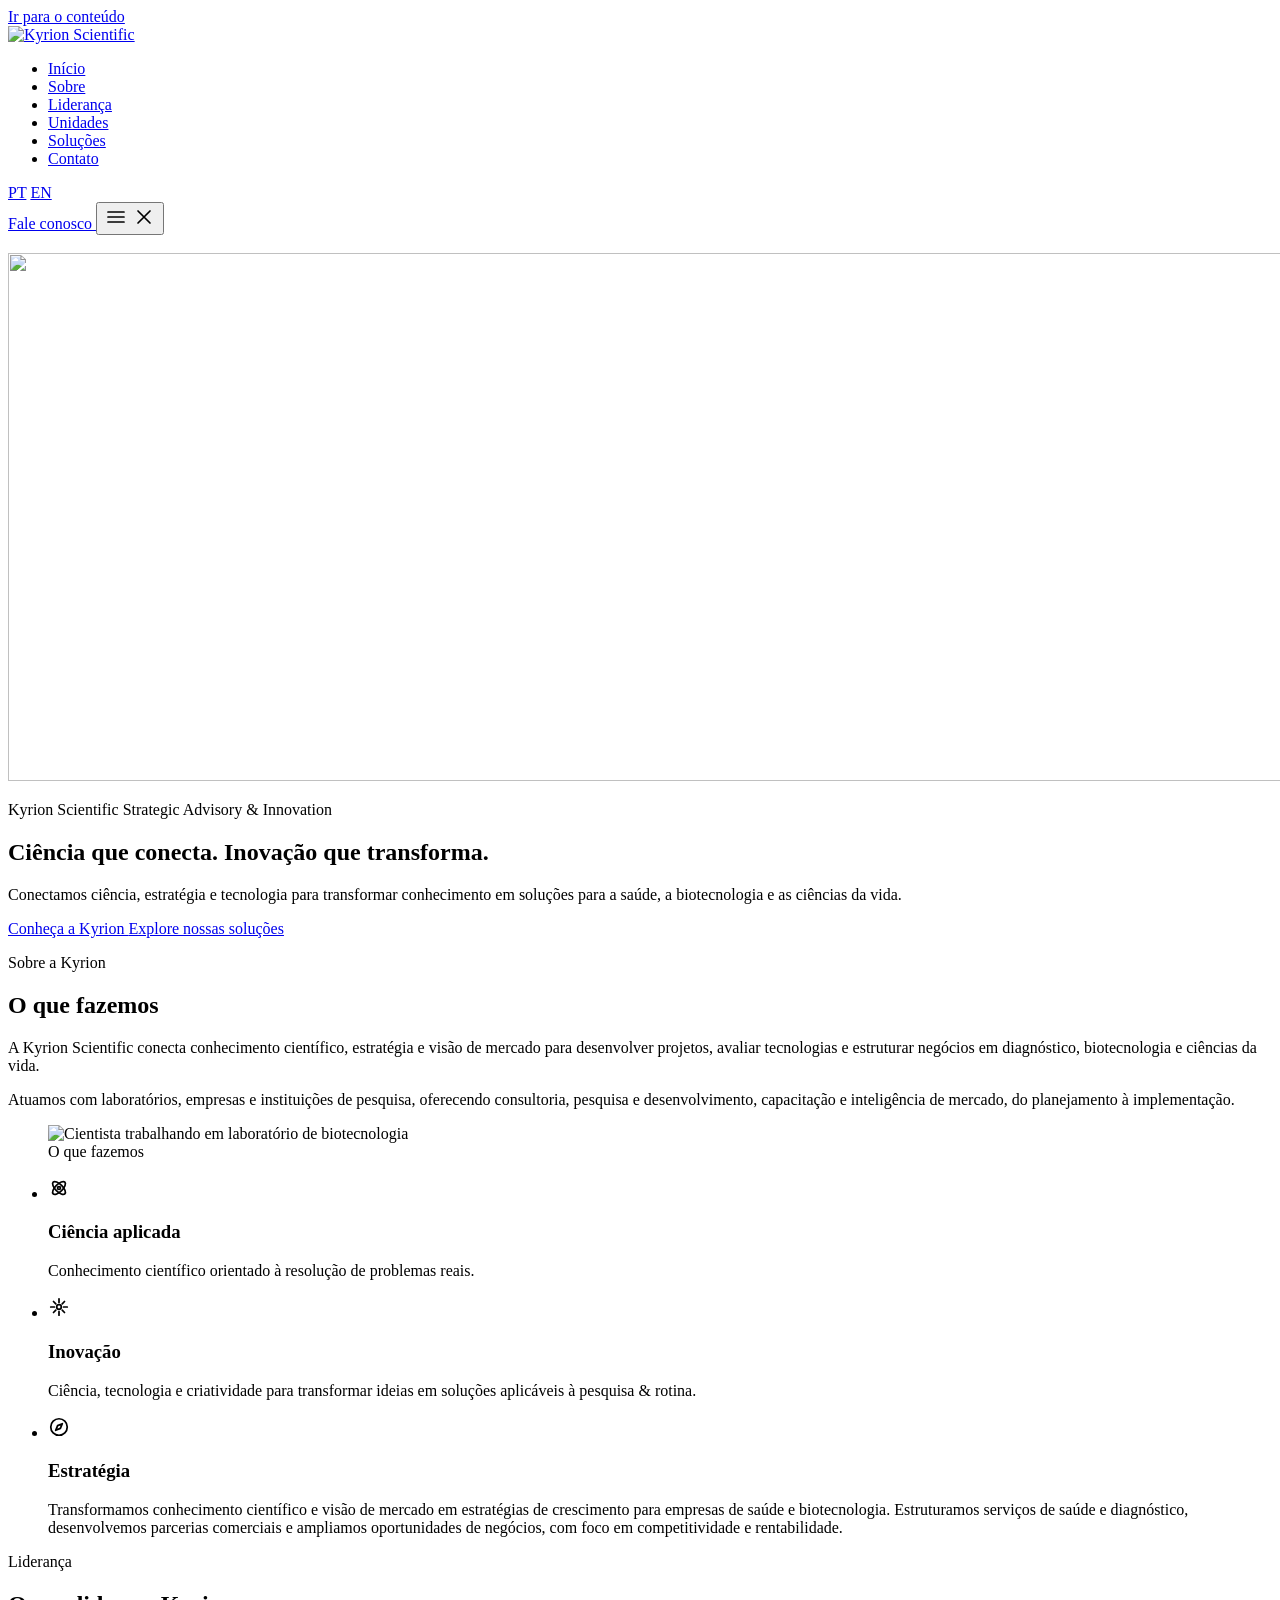
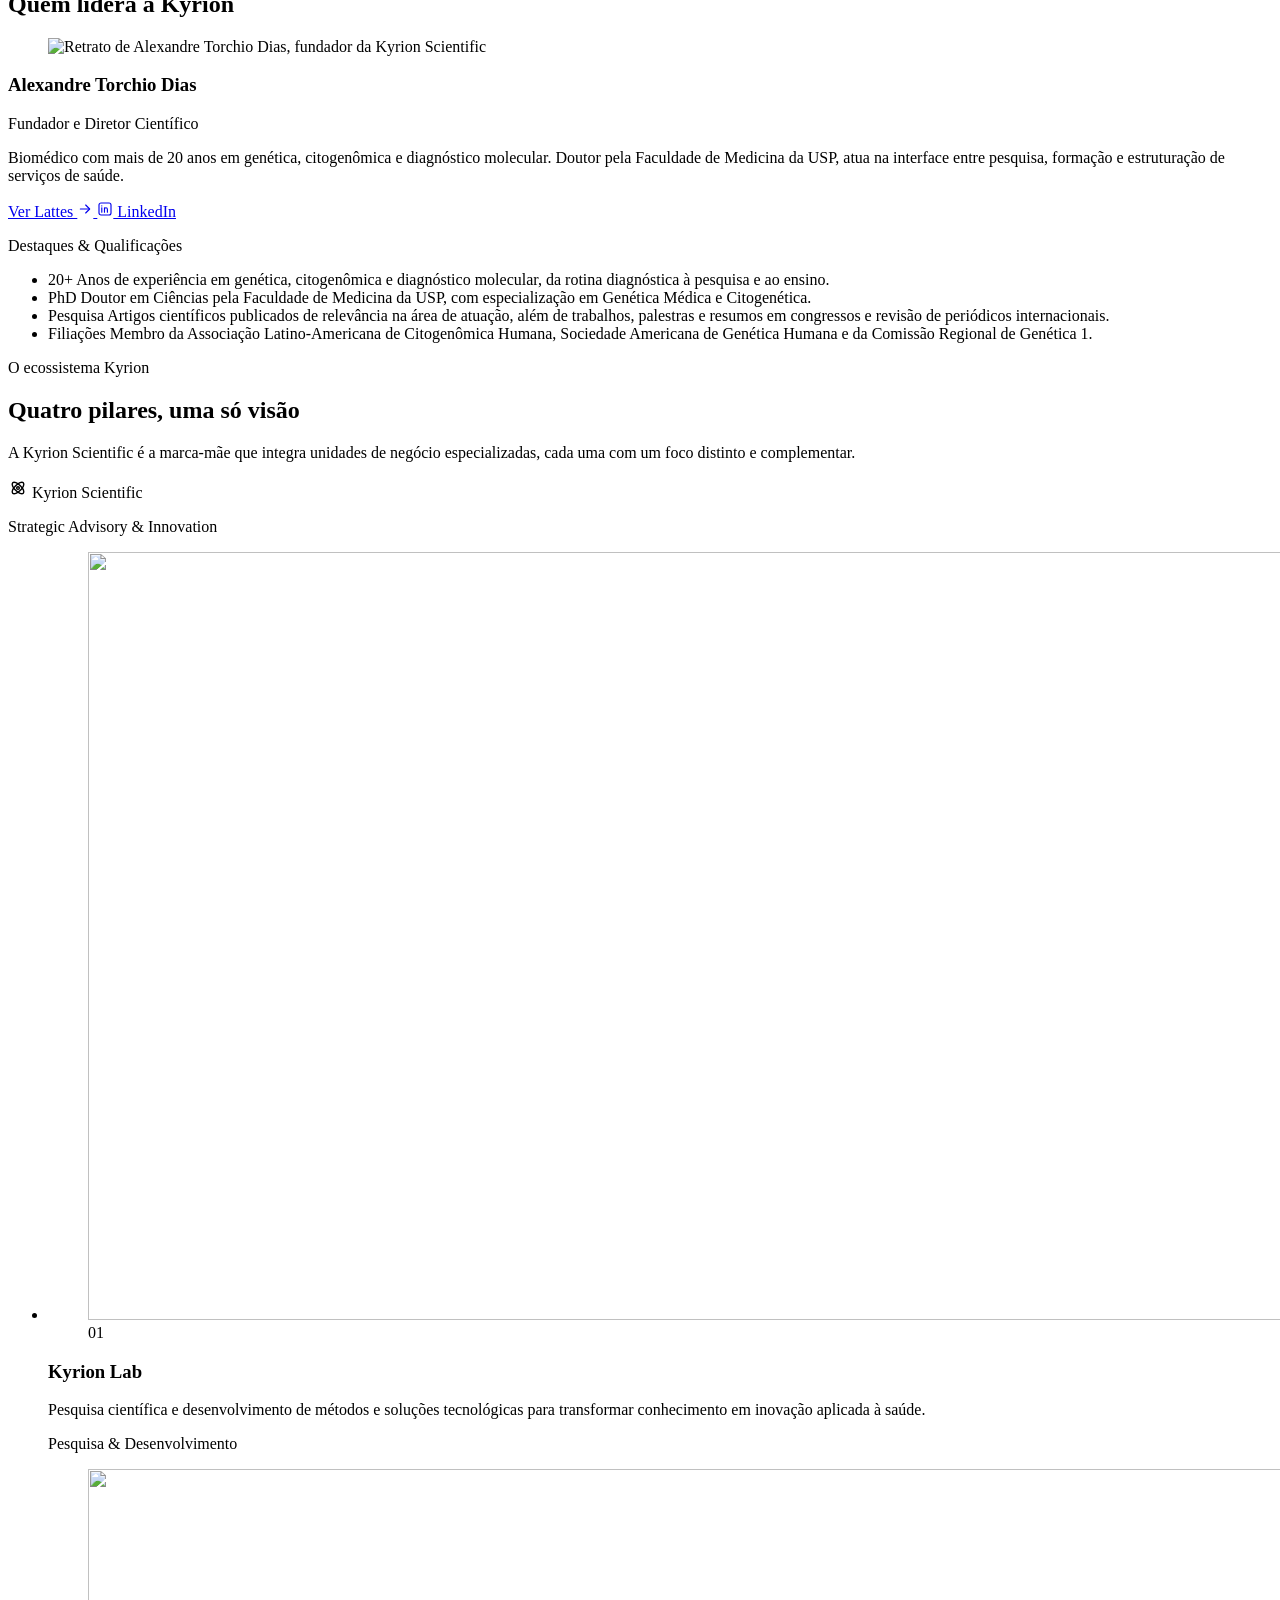
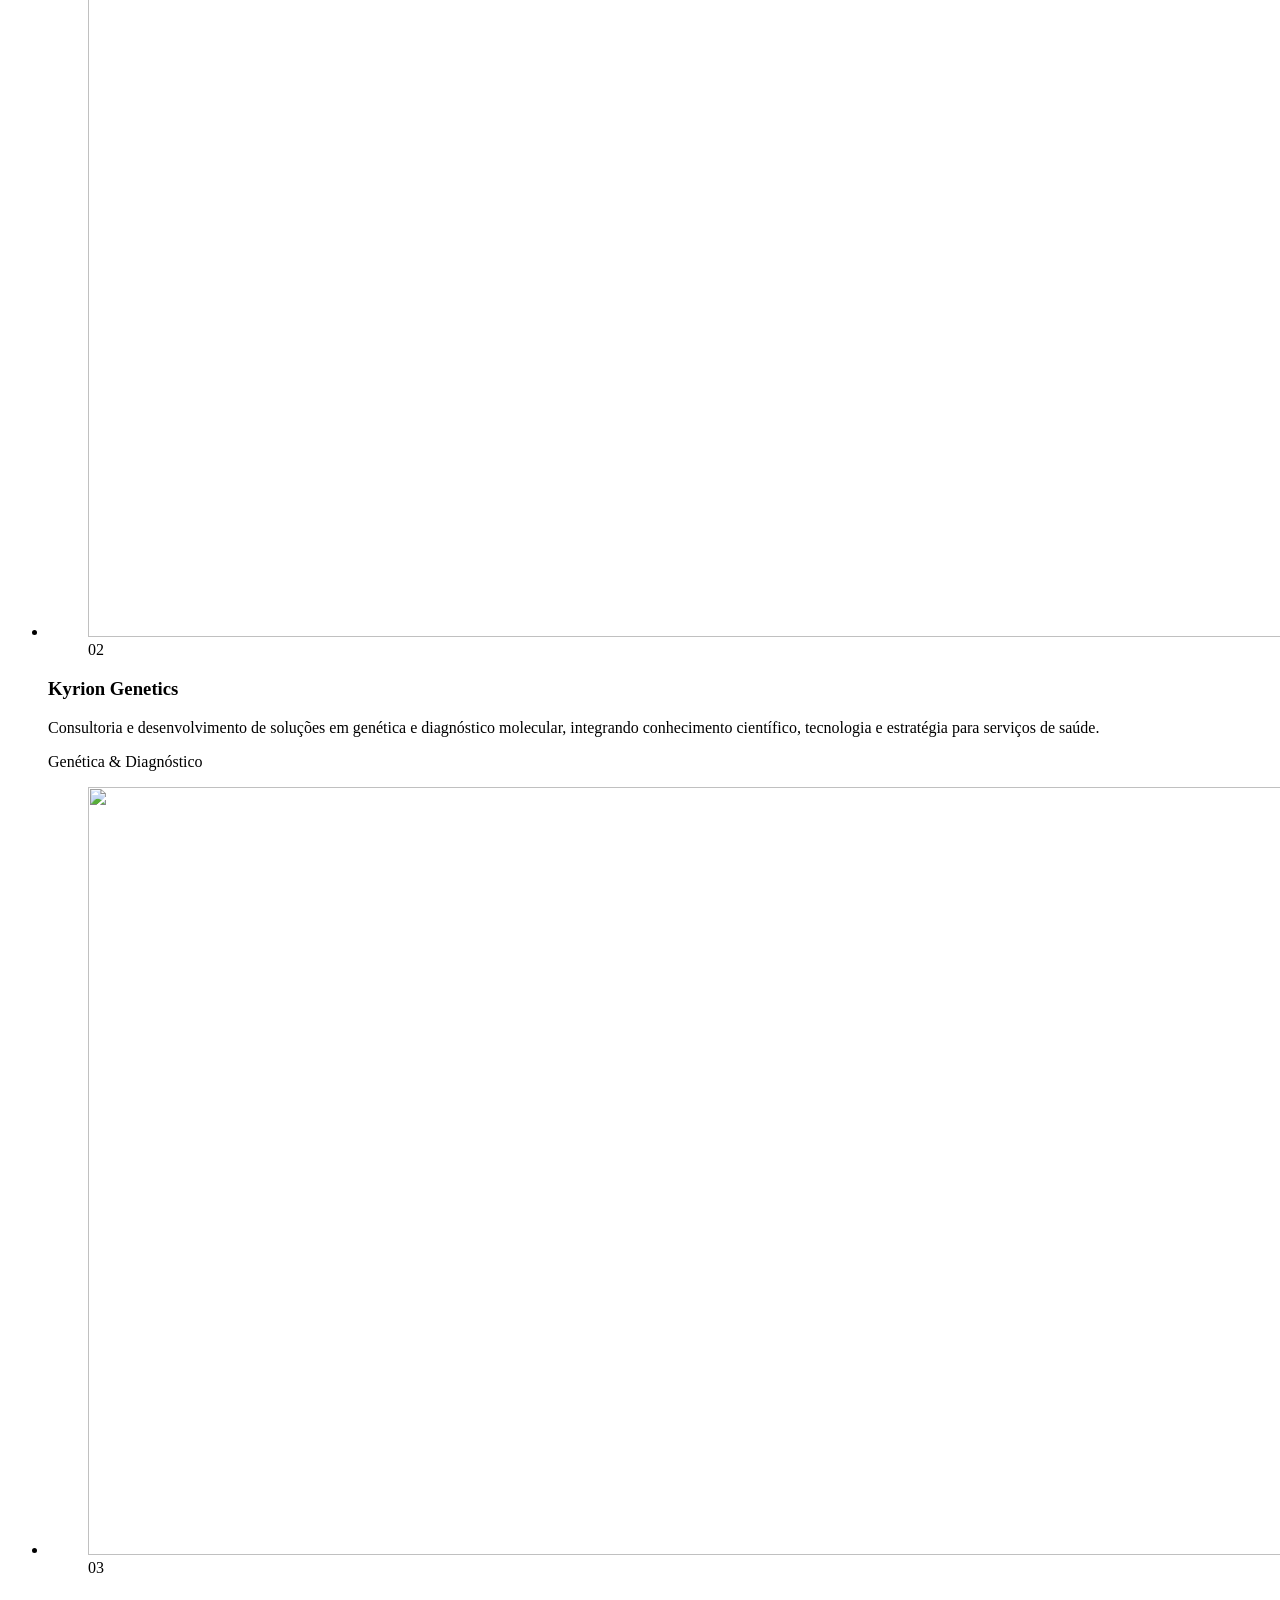
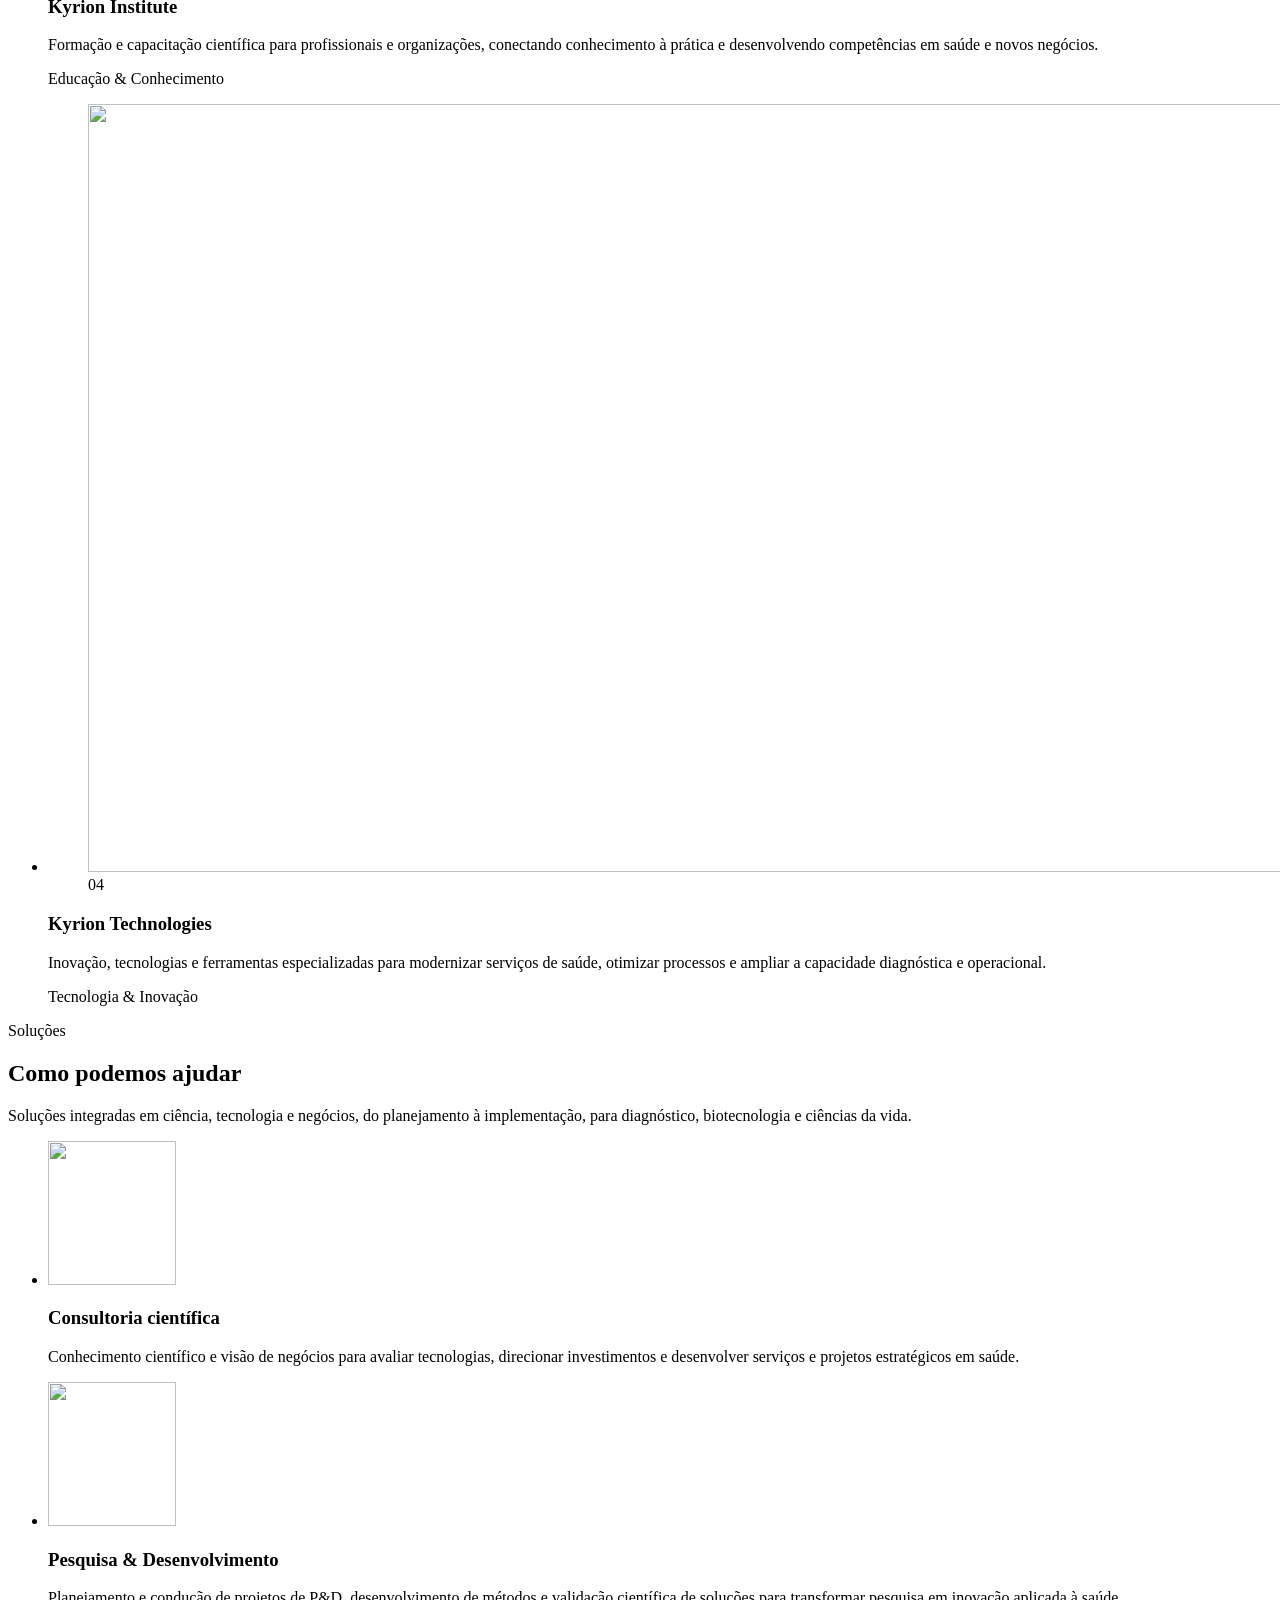
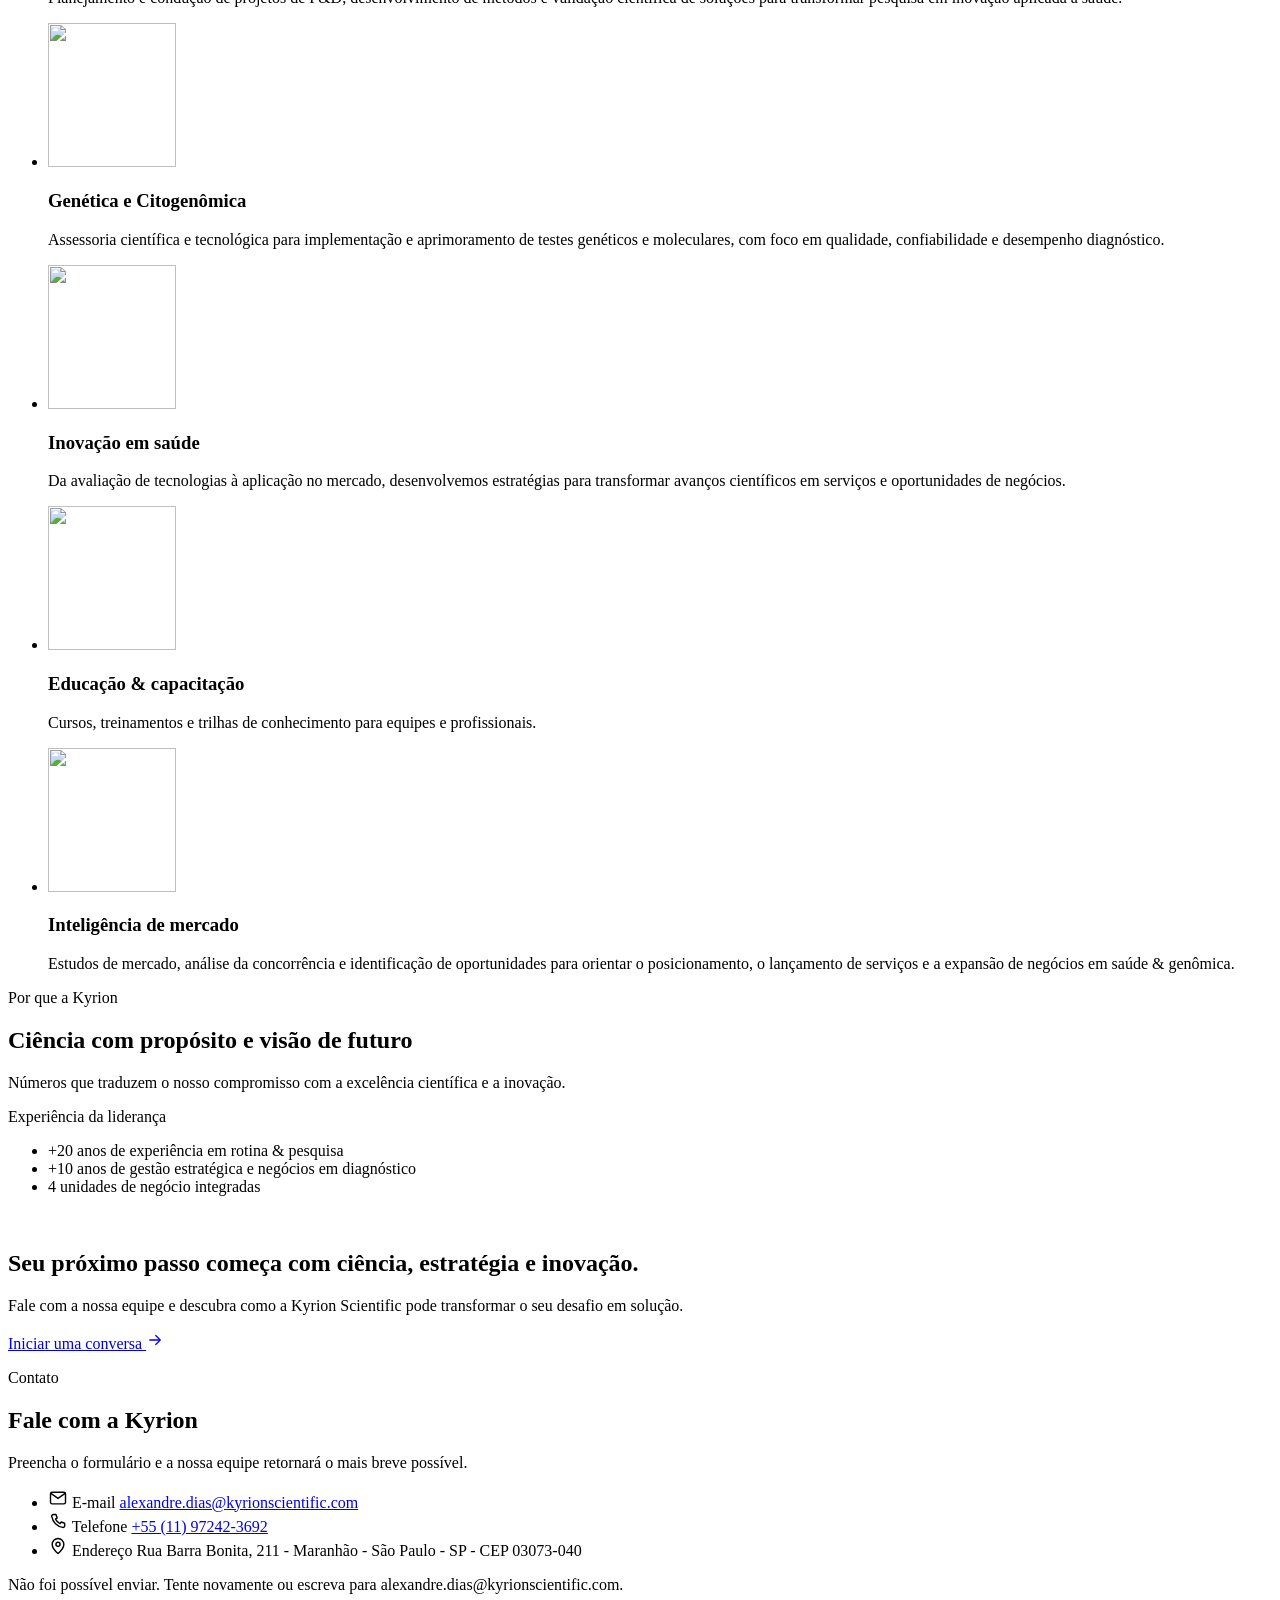
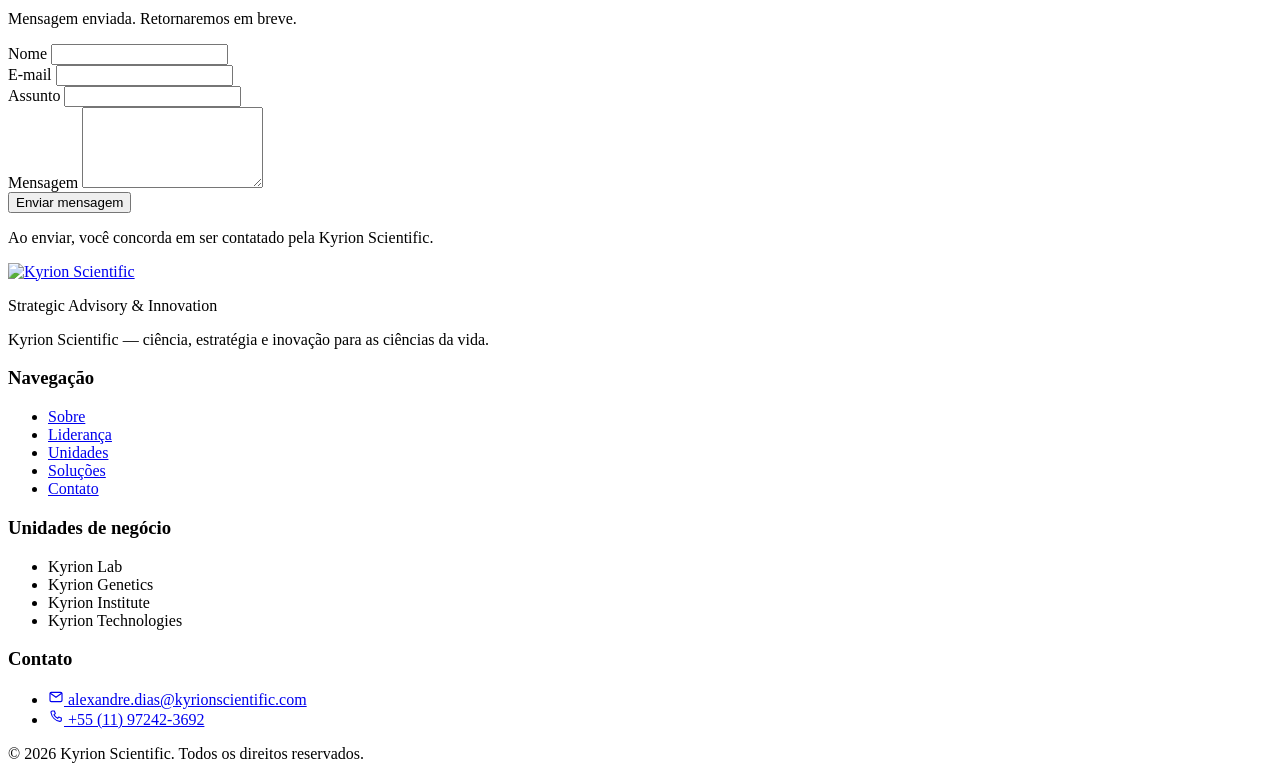
==== commit ed3a644d: "deploy: publica site compilado (2026-11-05 11:27)" ====
--- a/index.html
+++ b/index.html
@@ -1,4 +1,4 @@
 <!DOCTYPE html><html lang="pt-BR" class="no-js"> <head><meta charset="utf-8"><meta name="viewport" content="width=device-width, initial-scale=1"><title>Kyrion Scientific — Ciência que conecta. Inovação que transforma.</title><meta name="description" content="Conectamos conhecimento científico, estratégia e visão de mercado para desenvolver projetos, avaliar tecnologias e estruturar negócios em diagnóstico, biotecnologia e ciências da vida."><link rel="canonical" href="https://jekroll.github.io/KYRIONWEBSITE/"><link rel="alternate" hreflang="pt-BR" href="https://jekroll.github.io/KYRIONWEBSITE/"><link rel="alternate" hreflang="en" href="https://jekroll.github.io/KYRIONWEBSITE/en/"><link rel="alternate" hreflang="x-default" href="https://jekroll.github.io/KYRIONWEBSITE/"><link rel="icon" type="image/svg+xml" href="/KYRIONWEBSITE/favicon.svg"><link rel="apple-touch-icon" href="/KYRIONWEBSITE/favicon.svg"><meta name="theme-color" content="#002c2d"><meta property="og:type" content="website"><meta property="og:site_name" content="Kyrion Scientific"><meta property="og:title" content="Kyrion Scientific — Ciência que conecta. Inovação que transforma."><meta property="og:description" content="Conectamos conhecimento científico, estratégia e visão de mercado para desenvolver projetos, avaliar tecnologias e estruturar negócios em diagnóstico, biotecnologia e ciências da vida."><meta property="og:url" content="https://jekroll.github.io/KYRIONWEBSITE/"><meta property="og:locale" content="pt_BR"><meta property="og:image" content="https://jekroll.github.io/KYRIONWEBSITE/og-image.jpg"><meta name="twitter:card" content="summary_large_image"><meta name="twitter:title" content="Kyrion Scientific — Ciência que conecta. Inovação que transforma."><meta name="twitter:description" content="Conectamos conhecimento científico, estratégia e visão de mercado para desenvolver projetos, avaliar tecnologias e estruturar negócios em diagnóstico, biotecnologia e ciências da vida."><script type="application/ld+json">{"@context":"https://schema.org","@type":"Organization","name":"Kyrion Scientific","description":"Conectamos conhecimento científico, estratégia e visão de mercado para desenvolver projetos, avaliar tecnologias e estruturar negócios em diagnóstico, biotecnologia e ciências da vida.","url":"https://jekroll.github.io/KYRIONWEBSITE","slogan":"Ciência que conecta. Inovação que transforma."}</script><script>
       document.documentElement.classList.remove('no-js');
     </script><link rel="stylesheet" href="/KYRIONWEBSITE/_astro/index.CUuHNNBY.css"></head> <body> <a class="skip-link" href="#main">Ir para o conteúdo</a>  <header class="site-header" id="site-header" data-header data-astro-cid-3ef6ksr2> <div class="site-header__inner container container--wide" data-astro-cid-3ef6ksr2> <a href="/KYRIONWEBSITE/" class="brand site-header__brand" aria-label="Kyrion Scientific — home" style="--brand-h:34px;--brand-w:126px" data-astro-cid-uaf52tac> <img src="/KYRIONWEBSITE/_astro/logo-new.gGyAkgk_.webp" srcset="/KYRIONWEBSITE/_astro/logo-new.gGyAkgk_.webp 1x, /KYRIONWEBSITE/_astro/logo-new.DoVqcS7O.png 1x" alt="Kyrion Scientific" width="126" height="34" decoding="async" loading="eager" data-astro-cid-uaf52tac> </a>  <nav class="site-nav" id="site-nav" data-nav aria-label="Início" data-astro-cid-3ef6ksr2> <ul class="site-nav__list" data-astro-cid-3ef6ksr2> <li data-astro-cid-3ef6ksr2> <a class="site-nav__link" href="/KYRIONWEBSITE/#inicio" data-nav-link data-astro-cid-3ef6ksr2>Início</a> </li><li data-astro-cid-3ef6ksr2> <a class="site-nav__link" href="/KYRIONWEBSITE/#sobre" data-nav-link data-astro-cid-3ef6ksr2>Sobre</a> </li><li data-astro-cid-3ef6ksr2> <a class="site-nav__link" href="/KYRIONWEBSITE/#lideranca" data-nav-link data-astro-cid-3ef6ksr2>Liderança</a> </li><li data-astro-cid-3ef6ksr2> <a class="site-nav__link" href="/KYRIONWEBSITE/#grupos" data-nav-link data-astro-cid-3ef6ksr2>Unidades</a> </li><li data-astro-cid-3ef6ksr2> <a class="site-nav__link" href="/KYRIONWEBSITE/#solucoes" data-nav-link data-astro-cid-3ef6ksr2>Soluções</a> </li><li data-astro-cid-3ef6ksr2> <a class="site-nav__link" href="/KYRIONWEBSITE/#contato" data-nav-link data-astro-cid-3ef6ksr2>Contato</a> </li> </ul> </nav> <div class="site-header__actions" data-astro-cid-3ef6ksr2> <div class="lang" role="group" aria-label="Idioma" data-astro-cid-3ef6ksr2> <a class="lang__opt is-active" href="/KYRIONWEBSITE/" aria-current="true" hreflang="pt" data-astro-cid-3ef6ksr2>PT</a> <span class="lang__sep" aria-hidden="true" data-astro-cid-3ef6ksr2></span> <a class="lang__opt" href="/KYRIONWEBSITE/en/" hreflang="en" data-astro-cid-3ef6ksr2>EN</a> </div> <a class="btn btn--primary btn--sm site-header__cta" href="/KYRIONWEBSITE/#contato" data-astro-cid-3ef6ksr2> Fale conosco </a> <button class="site-header__toggle" type="button" data-menu-toggle aria-expanded="false" aria-controls="site-nav" aria-label="Abrir menu" data-astro-cid-3ef6ksr2> <span class="site-header__toggle-open" data-astro-cid-3ef6ksr2><svg class="icon" width="24" height="24" viewBox="0 0 24 24" fill="none" stroke="currentColor" stroke-width="1.7" stroke-linecap="round" stroke-linejoin="round" aria-hidden="true" focusable="false" data-astro-cid-4ckhetd2>             <path d="M4 7h16M4 12h16M4 17h16" data-astro-cid-4ckhetd2></path>       </svg> </span> <span class="site-header__toggle-close" data-astro-cid-3ef6ksr2><svg class="icon" width="24" height="24" viewBox="0 0 24 24" fill="none" stroke="currentColor" stroke-width="1.7" stroke-linecap="round" stroke-linejoin="round" aria-hidden="true" focusable="false" data-astro-cid-4ckhetd2>              <path d="M6 6l12 12M18 6 6 18" data-astro-cid-4ckhetd2></path>      </svg> </span> </button> </div> </div> </header> <div class="site-header__scrim" data-menu-scrim hidden data-astro-cid-3ef6ksr2></div>  <main id="main"> <section class="hero" id="inicio" aria-labelledby="hero-title" data-astro-cid-bbe6dxrz> <div class="hero__card" data-astro-cid-bbe6dxrz> <!-- Blurred copy of the same plate, so the padding blends seamlessly
-         with the sharp, uncropped image. --> <div class="hero__backdrop" aria-hidden="true" data-astro-cid-bbe6dxrz> <img src="/KYRIONWEBSITE/_astro/hero-bg.C8MBA4jN.webp" alt="" loading="eager" decoding="async" data-astro-cid-bbe6dxrz> </div> <picture class="hero__photo" data-astro-cid-bbe6dxrz> <source srcset="/KYRIONWEBSITE/_astro/hero-bg.D-Uu-HRz.avif 1920w" type="image/avif" data-astro-cid-bbe6dxrz> <source srcset="/KYRIONWEBSITE/_astro/hero-bg.C8MBA4jN.webp 1920w" type="image/webp" data-astro-cid-bbe6dxrz> <img src="/KYRIONWEBSITE/_astro/hero-bg.DYgstmwq.jpg" srcset="/KYRIONWEBSITE/_astro/hero-bg.DYgstmwq.jpg 1920w, /KYRIONWEBSITE/_astro/hero-bg@2x.C8WDKdjT.jpg 2560w" sizes="100vw" width="1920" height="528" alt="" fetchpriority="high" decoding="async" aria-hidden="true" data-astro-cid-bbe6dxrz> </picture> <div class="hero__overlay" aria-hidden="true" data-astro-cid-bbe6dxrz></div> <div class="hero__inner" data-astro-cid-bbe6dxrz> <div class="hero__content-wrapper" data-astro-cid-bbe6dxrz> <div class="hero__content" data-astro-cid-bbe6dxrz> <p class="hero__eyebrow" data-astro-cid-bbe6dxrz> <span class="hero__brand" data-astro-cid-bbe6dxrz>Kyrion Scientific</span> <span class="hero__sub" data-astro-cid-bbe6dxrz>Strategic Advisory &amp; Innovation</span> </p> <h1 class="hero__title" id="hero-title" data-reveal data-astro-cid-bbe6dxrz> <span data-astro-cid-bbe6dxrz>Ciência que conecta.</span> <span data-astro-cid-bbe6dxrz>Inovação que transforma.</span> </h1> <p class="hero__lead" data-reveal style="--reveal-delay:90ms" data-astro-cid-bbe6dxrz>Conectamos ciência, estratégia e tecnologia para transformar conhecimento em soluções para a saúde, a biotecnologia e as ciências da vida.</p> <div class="hero__actions" data-reveal style="--reveal-delay:180ms" data-astro-cid-bbe6dxrz> <a class="btn btn--primary" href="/KYRIONWEBSITE/#sobre" data-astro-cid-bbe6dxrz> Conheça a Kyrion </a> <a class="btn btn--ghost" href="/KYRIONWEBSITE/#solucoes" data-astro-cid-bbe6dxrz> Explore nossas soluções </a> </div> </div> </div> </div> </div> </section>  <section class="section section--surface about" id="sobre" aria-labelledby="about-title" data-astro-cid-v2cbyr3p> <div class="container" data-astro-cid-v2cbyr3p> <div class="about__grid" data-astro-cid-v2cbyr3p> <div class="about__intro" data-reveal data-astro-cid-v2cbyr3p> <p class="kicker" data-astro-cid-v2cbyr3p>Sobre a Kyrion</p> <h2 id="about-title" data-astro-cid-v2cbyr3p>O que fazemos</h2> <p class="about__lead" data-astro-cid-v2cbyr3p>A Kyrion Scientific conecta conhecimento científico, estratégia e visão de mercado para desenvolver projetos, avaliar tecnologias e estruturar negócios em diagnóstico, biotecnologia e ciências da vida.</p> <p class="about__body" data-astro-cid-v2cbyr3p>Atuamos com laboratórios, empresas e instituições de pesquisa, oferecendo consultoria, pesquisa e desenvolvimento, capacitação e inteligência de mercado, do planejamento à implementação.</p> </div> <figure class="about__media" data-reveal style="--reveal-delay:100ms" data-astro-cid-v2cbyr3p> <picture data-astro-cid-v2cbyr3p> <source srcset="/KYRIONWEBSITE/_astro/about-lab.DQNUo1HB.webp" type="image/webp" data-astro-cid-v2cbyr3p> <img src="/KYRIONWEBSITE/_astro/about-lab.DrcKUUM2.jpg" alt="Cientista trabalhando em laboratório de biotecnologia" width="1200" height="896" loading="lazy" decoding="async" data-astro-cid-v2cbyr3p> </picture> <figcaption class="visually-hidden" data-astro-cid-v2cbyr3p>O que fazemos</figcaption> </figure> </div> <ul class="about__values" data-astro-cid-v2cbyr3p> <li class="about__card" data-reveal style="--reveal-delay:0ms" data-astro-cid-v2cbyr3p> <span class="about__chip" data-astro-cid-v2cbyr3p> <svg class="icon" width="22" height="22" viewBox="0 0 24 24" fill="none" stroke="currentColor" stroke-width="1.9" stroke-linecap="round" stroke-linejoin="round" aria-hidden="true" focusable="false" data-astro-cid-4ckhetd2>        <circle cx="12" cy="12" r="1.6" data-astro-cid-4ckhetd2></circle> <ellipse cx="12" cy="12" rx="9" ry="4" transform="rotate(45 12 12)" data-astro-cid-4ckhetd2></ellipse> <ellipse cx="12" cy="12" rx="9" ry="4" transform="rotate(-45 12 12)" data-astro-cid-4ckhetd2></ellipse>              </svg>  </span> <div class="about__card-body" data-astro-cid-v2cbyr3p> <h3 data-astro-cid-v2cbyr3p>Ciência aplicada</h3> <p data-astro-cid-v2cbyr3p>Conhecimento científico orientado à resolução de problemas reais.</p> </div> </li><li class="about__card" data-reveal style="--reveal-delay:90ms" data-astro-cid-v2cbyr3p> <span class="about__chip" data-astro-cid-v2cbyr3p> <svg class="icon" width="22" height="22" viewBox="0 0 24 24" fill="none" stroke="currentColor" stroke-width="1.9" stroke-linecap="round" stroke-linejoin="round" aria-hidden="true" focusable="false" data-astro-cid-4ckhetd2>         <path d="M12 3v4M12 17v4M3 12h4M17 12h4M6 6l2.5 2.5M15.5 15.5 18 18M18 6l-2.5 2.5M8.5 15.5 6 18" data-astro-cid-4ckhetd2></path> <circle cx="12" cy="12" r="2.5" data-astro-cid-4ckhetd2></circle>             </svg>  </span> <div class="about__card-body" data-astro-cid-v2cbyr3p> <h3 data-astro-cid-v2cbyr3p>Inovação</h3> <p data-astro-cid-v2cbyr3p>Ciência, tecnologia e criatividade para transformar ideias em soluções aplicáveis à pesquisa &amp; rotina.</p> </div> </li><li class="about__card" data-reveal style="--reveal-delay:180ms" data-astro-cid-v2cbyr3p> <span class="about__chip" data-astro-cid-v2cbyr3p> <svg class="icon" width="22" height="22" viewBox="0 0 24 24" fill="none" stroke="currentColor" stroke-width="1.9" stroke-linecap="round" stroke-linejoin="round" aria-hidden="true" focusable="false" data-astro-cid-4ckhetd2>  <circle cx="12" cy="12" r="9" data-astro-cid-4ckhetd2></circle> <path d="m15.6 8.4-2.1 5.1-5.1 2.1 2.1-5.1z" data-astro-cid-4ckhetd2></path>                    </svg>  </span> <div class="about__card-body" data-astro-cid-v2cbyr3p> <h3 data-astro-cid-v2cbyr3p>Estratégia</h3> <p data-astro-cid-v2cbyr3p>Transformamos conhecimento científico e visão de mercado em estratégias de crescimento para empresas de saúde e biotecnologia. Estruturamos serviços de saúde e diagnóstico, desenvolvemos parcerias comerciais e ampliamos oportunidades de negócios, com foco em competitividade e rentabilidade.</p> </div> </li> </ul> </div> </section>  <section class="section section--dark leadership" id="lideranca" aria-labelledby="leadership-title" data-astro-cid-u57r3c23> <div class="container" data-astro-cid-u57r3c23> <!-- isolated section header --> <header class="leadership__head" data-reveal data-astro-cid-u57r3c23> <p class="kicker" data-astro-cid-u57r3c23>Liderança</p> <h2 id="leadership-title" data-astro-cid-u57r3c23>Quem lidera a Kyrion</h2> </header> <!-- framed portrait left · identity + bio + CTA right --> <div class="leadership__profile" data-astro-cid-u57r3c23> <figure class="leadership__frame" data-reveal data-astro-cid-u57r3c23> <picture data-astro-cid-u57r3c23> <source srcset="/KYRIONWEBSITE/_astro/leader-portrait.DpwzIskO.webp" type="image/webp" data-astro-cid-u57r3c23> <img src="/KYRIONWEBSITE/_astro/leader-portrait.t9rbVho0.jpg" alt="Retrato de Alexandre Torchio Dias, fundador da Kyrion Scientific" width="800" height="923" loading="lazy" decoding="async" data-astro-cid-u57r3c23> </picture> </figure> <div class="leadership__content" data-reveal style="--reveal-delay:100ms" data-astro-cid-u57r3c23> <div class="leadership__identity" data-astro-cid-u57r3c23> <h3 data-astro-cid-u57r3c23>Alexandre Torchio Dias</h3> <p class="leadership__role" data-astro-cid-u57r3c23>Fundador e Diretor Científico</p> </div> <p class="leadership__bio" data-astro-cid-u57r3c23>Biomédico com mais de 20 anos em genética, citogenômica e diagnóstico molecular. Doutor pela Faculdade de Medicina da USP, atua na interface entre pesquisa, formação e estruturação de serviços de saúde.</p> <div class="leadership__links" data-astro-cid-u57r3c23> <a class="btn btn--primary btn--sm" href="http://lattes.cnpq.br/3293784131021507" target="_blank" rel="noopener noreferrer" data-astro-cid-u57r3c23> Ver Lattes <svg class="icon" width="16" height="16" viewBox="0 0 24 24" fill="none" stroke="currentColor" stroke-width="1.7" stroke-linecap="round" stroke-linejoin="round" aria-hidden="true" focusable="false" data-astro-cid-4ckhetd2>             <path d="M5 12h13" data-astro-cid-4ckhetd2></path> <path d="m13 6 6 6-6 6" data-astro-cid-4ckhetd2></path>         </svg>  </a> <a class="btn btn--light btn--sm" href="https://www.linkedin.com/in/alexandre-torchio-dias-54872938/" target="_blank" rel="noopener noreferrer" data-astro-cid-u57r3c23> <svg class="icon" width="16" height="16" viewBox="0 0 24 24" fill="none" stroke="currentColor" stroke-width="1.7" stroke-linecap="round" stroke-linejoin="round" aria-hidden="true" focusable="false" data-astro-cid-4ckhetd2>                    <rect x="3" y="3" width="18" height="18" rx="3" data-astro-cid-4ckhetd2></rect> <path d="M7.2 10.2v6.6" data-astro-cid-4ckhetd2></path> <path d="M7.2 7.4v.02" data-astro-cid-4ckhetd2></path> <path d="M11.2 16.8v-6.6M11.2 12.6c0-1.4.8-2.4 2.2-2.4s2.2 1 2.2 2.4v4.2" data-astro-cid-4ckhetd2></path>  </svg>  LinkedIn </a> </div> </div> </div> <!-- full-width metrics band --> <div class="leadership__band" data-reveal style="--reveal-delay:160ms" data-astro-cid-u57r3c23> <p class="leadership__band-label" data-astro-cid-u57r3c23>Destaques &amp; Qualificações</p> <ul class="leadership__metrics" data-astro-cid-u57r3c23> <li class="leadership__metric" data-astro-cid-u57r3c23> <span class="leadership__metric-value" data-astro-cid-u57r3c23>20+</span> <span class="leadership__metric-label" data-astro-cid-u57r3c23>Anos de experiência em genética, citogenômica e diagnóstico molecular, da rotina diagnóstica à pesquisa e ao ensino.</span> </li><li class="leadership__metric" data-astro-cid-u57r3c23> <span class="leadership__metric-value" data-astro-cid-u57r3c23>PhD</span> <span class="leadership__metric-label" data-astro-cid-u57r3c23>Doutor em Ciências pela Faculdade de Medicina da USP, com especialização em Genética Médica e Citogenética.</span> </li><li class="leadership__metric" data-astro-cid-u57r3c23> <span class="leadership__metric-value" data-astro-cid-u57r3c23>Pesquisa</span> <span class="leadership__metric-label" data-astro-cid-u57r3c23>Artigos científicos publicados de relevância na área de atuação, além de trabalhos, palestras e resumos em congressos e revisão de periódicos internacionais.</span> </li><li class="leadership__metric" data-astro-cid-u57r3c23> <span class="leadership__metric-value" data-astro-cid-u57r3c23>Filiações</span> <span class="leadership__metric-label" data-astro-cid-u57r3c23>Membro da Associação Latino-Americana de Citogenômica Humana, Sociedade Americana de Genética Humana e da Comissão Regional de Genética 1.</span> </li> </ul> </div> </div> </section>  <section class="section ecosystem" id="grupos" aria-labelledby="ecosystem-title" data-astro-cid-yqvkyiml> <div class="container" data-astro-cid-yqvkyiml> <div class="section-head" data-reveal data-astro-cid-yqvkyiml> <p class="kicker" data-astro-cid-yqvkyiml>O ecossistema Kyrion</p> <h2 id="ecosystem-title" data-astro-cid-yqvkyiml>Quatro pilares, uma só visão</h2> <p data-astro-cid-yqvkyiml>A Kyrion Scientific é a marca-mãe que integra unidades de negócio especializadas, cada uma com um foco distinto e complementar.</p> </div> <div class="ecosystem__parent" data-reveal data-astro-cid-yqvkyiml> <span class="ecosystem__badge" data-astro-cid-yqvkyiml> <svg class="icon" width="20" height="20" viewBox="0 0 24 24" fill="none" stroke="currentColor" stroke-width="1.7" stroke-linecap="round" stroke-linejoin="round" aria-hidden="true" focusable="false" data-astro-cid-4ckhetd2>        <circle cx="12" cy="12" r="1.6" data-astro-cid-4ckhetd2></circle> <ellipse cx="12" cy="12" rx="9" ry="4" transform="rotate(45 12 12)" data-astro-cid-4ckhetd2></ellipse> <ellipse cx="12" cy="12" rx="9" ry="4" transform="rotate(-45 12 12)" data-astro-cid-4ckhetd2></ellipse>              </svg>  Kyrion Scientific </span> <p class="ecosystem__parent-text" data-astro-cid-yqvkyiml>Strategic Advisory &amp; Innovation</p> </div> <ul class="ecosystem__grid" data-astro-cid-yqvkyiml> <li class="ecosystem__item" data-accent="orange" data-reveal style="--reveal-delay:0ms" data-astro-cid-yqvkyiml> <article class="card ecosystem__card" data-astro-cid-yqvkyiml> <figure class="ecosystem__media" aria-hidden="true" data-astro-cid-yqvkyiml> <img src="/KYRIONWEBSITE/_astro/pillar-lab.C-nQlmTT.jpg" alt="" width="1376" height="768" loading="lazy" decoding="async" data-astro-cid-yqvkyiml> <span class="ecosystem__num" aria-hidden="true" data-astro-cid-yqvkyiml>01</span> </figure> <div class="ecosystem__body" data-astro-cid-yqvkyiml> <h3 data-astro-cid-yqvkyiml>Kyrion Lab</h3> <p data-astro-cid-yqvkyiml>Pesquisa científica e desenvolvimento de métodos e soluções tecnológicas para transformar conhecimento em inovação aplicada à saúde.</p> <span class="ecosystem__tag" data-astro-cid-yqvkyiml>Pesquisa &amp; Desenvolvimento</span> </div> </article> </li><li class="ecosystem__item" data-accent="periwinkle" data-reveal style="--reveal-delay:80ms" data-astro-cid-yqvkyiml> <article class="card ecosystem__card" data-astro-cid-yqvkyiml> <figure class="ecosystem__media" aria-hidden="true" data-astro-cid-yqvkyiml> <img src="/KYRIONWEBSITE/_astro/pillar-genetics.BRFj-R60.jpg" alt="" width="1376" height="768" loading="lazy" decoding="async" data-astro-cid-yqvkyiml> <span class="ecosystem__num" aria-hidden="true" data-astro-cid-yqvkyiml>02</span> </figure> <div class="ecosystem__body" data-astro-cid-yqvkyiml> <h3 data-astro-cid-yqvkyiml>Kyrion Genetics</h3> <p data-astro-cid-yqvkyiml>Consultoria e desenvolvimento de soluções em genética e diagnóstico molecular, integrando conhecimento científico, tecnologia e estratégia para serviços de saúde.</p> <span class="ecosystem__tag" data-astro-cid-yqvkyiml>Genética &amp; Diagnóstico</span> </div> </article> </li><li class="ecosystem__item" data-accent="lime" data-reveal style="--reveal-delay:160ms" data-astro-cid-yqvkyiml> <article class="card ecosystem__card" data-astro-cid-yqvkyiml> <figure class="ecosystem__media" aria-hidden="true" data-astro-cid-yqvkyiml> <img src="/KYRIONWEBSITE/_astro/pillar-institute.BL2FJ0N2.jpg" alt="" width="1376" height="768" loading="lazy" decoding="async" data-astro-cid-yqvkyiml> <span class="ecosystem__num" aria-hidden="true" data-astro-cid-yqvkyiml>03</span> </figure> <div class="ecosystem__body" data-astro-cid-yqvkyiml> <h3 data-astro-cid-yqvkyiml>Kyrion Institute</h3> <p data-astro-cid-yqvkyiml>Formação e capacitação científica para profissionais e organizações, conectando conhecimento à prática e desenvolvendo competências em saúde e novos negócios.</p> <span class="ecosystem__tag" data-astro-cid-yqvkyiml>Educação &amp; Conhecimento</span> </div> </article> </li><li class="ecosystem__item" data-accent="navy" data-reveal style="--reveal-delay:240ms" data-astro-cid-yqvkyiml> <article class="card ecosystem__card" data-astro-cid-yqvkyiml> <figure class="ecosystem__media" aria-hidden="true" data-astro-cid-yqvkyiml> <img src="/KYRIONWEBSITE/_astro/pillar-technologies.C7Kxhx0w.jpg" alt="" width="1376" height="768" loading="lazy" decoding="async" data-astro-cid-yqvkyiml> <span class="ecosystem__num" aria-hidden="true" data-astro-cid-yqvkyiml>04</span> </figure> <div class="ecosystem__body" data-astro-cid-yqvkyiml> <h3 data-astro-cid-yqvkyiml>Kyrion Technologies</h3> <p data-astro-cid-yqvkyiml>Inovação, tecnologias e ferramentas especializadas para modernizar serviços de saúde, otimizar processos e ampliar a capacidade diagnóstica e operacional.</p> <span class="ecosystem__tag" data-astro-cid-yqvkyiml>Tecnologia &amp; Inovação</span> </div> </article> </li> </ul> </div> </section>  <section class="section section--surface solutions" id="solucoes" aria-labelledby="solutions-title" data-astro-cid-vj7y5fzp> <div class="container" data-astro-cid-vj7y5fzp> <div class="section-head" data-reveal data-astro-cid-vj7y5fzp> <p class="kicker" data-astro-cid-vj7y5fzp>Soluções</p> <h2 id="solutions-title" data-astro-cid-vj7y5fzp>Como podemos ajudar</h2> <p data-astro-cid-vj7y5fzp>Soluções integradas em ciência, tecnologia e negócios, do planejamento à implementação, para diagnóstico, biotecnologia e ciências da vida.</p> </div> <ul class="grid grid--3 solutions__grid" data-astro-cid-vj7y5fzp> <li data-accent="orange" data-reveal style="--reveal-delay:0ms" data-astro-cid-vj7y5fzp> <article class="card solutions__card" data-astro-cid-vj7y5fzp> <img class="solutions__tile" src="/KYRIONWEBSITE/_astro/consultoria.Cqw3ckSS.webp" alt="" width="128" height="144" loading="lazy" decoding="async" aria-hidden="true" data-astro-cid-vj7y5fzp> <h3 data-astro-cid-vj7y5fzp>Consultoria científica</h3> <p data-astro-cid-vj7y5fzp>Conhecimento científico e visão de negócios para avaliar tecnologias, direcionar investimentos e desenvolver serviços e projetos estratégicos em saúde.</p> </article> </li><li data-accent="periwinkle" data-reveal style="--reveal-delay:70ms" data-astro-cid-vj7y5fzp> <article class="card solutions__card" data-astro-cid-vj7y5fzp> <img class="solutions__tile" src="/KYRIONWEBSITE/_astro/pesquisa.BmiKWcl9.webp" alt="" width="128" height="144" loading="lazy" decoding="async" aria-hidden="true" data-astro-cid-vj7y5fzp> <h3 data-astro-cid-vj7y5fzp>Pesquisa &amp; Desenvolvimento</h3> <p data-astro-cid-vj7y5fzp>Planejamento e condução de projetos de P&amp;D, desenvolvimento de métodos e validação científica de soluções para transformar pesquisa em inovação aplicada à saúde.</p> </article> </li><li data-accent="lime" data-reveal style="--reveal-delay:140ms" data-astro-cid-vj7y5fzp> <article class="card solutions__card" data-astro-cid-vj7y5fzp> <img class="solutions__tile" src="/KYRIONWEBSITE/_astro/diagnostico.CxVU6_EM.webp" alt="" width="128" height="144" loading="lazy" decoding="async" aria-hidden="true" data-astro-cid-vj7y5fzp> <h3 data-astro-cid-vj7y5fzp>Genética e Citogenômica</h3> <p data-astro-cid-vj7y5fzp>Assessoria científica e tecnológica para implementação e aprimoramento de testes genéticos e moleculares, com foco em qualidade, confiabilidade e desempenho diagnóstico.</p> </article> </li><li data-accent="navy" data-reveal style="--reveal-delay:210ms" data-astro-cid-vj7y5fzp> <article class="card solutions__card" data-astro-cid-vj7y5fzp> <img class="solutions__tile" src="/KYRIONWEBSITE/_astro/biotech.B4dVZGqE.webp" alt="" width="128" height="144" loading="lazy" decoding="async" aria-hidden="true" data-astro-cid-vj7y5fzp> <h3 data-astro-cid-vj7y5fzp>Inovação em saúde</h3> <p data-astro-cid-vj7y5fzp>Da avaliação de tecnologias à aplicação no mercado, desenvolvemos estratégias para transformar avanços científicos em serviços e oportunidades de negócios.</p> </article> </li><li data-accent="orange" data-reveal style="--reveal-delay:280ms" data-astro-cid-vj7y5fzp> <article class="card solutions__card" data-astro-cid-vj7y5fzp> <img class="solutions__tile" src="/KYRIONWEBSITE/_astro/educacao.DjyEGRSN.webp" alt="" width="128" height="144" loading="lazy" decoding="async" aria-hidden="true" data-astro-cid-vj7y5fzp> <h3 data-astro-cid-vj7y5fzp>Educação &amp; capacitação</h3> <p data-astro-cid-vj7y5fzp>Cursos, treinamentos e trilhas de conhecimento para equipes e profissionais.</p> </article> </li><li data-accent="periwinkle" data-reveal style="--reveal-delay:350ms" data-astro-cid-vj7y5fzp> <article class="card solutions__card" data-astro-cid-vj7y5fzp> <img class="solutions__tile" src="/KYRIONWEBSITE/_astro/tecnologia.T-dvYS2X.webp" alt="" width="128" height="144" loading="lazy" decoding="async" aria-hidden="true" data-astro-cid-vj7y5fzp> <h3 data-astro-cid-vj7y5fzp>Inteligência de mercado</h3> <p data-astro-cid-vj7y5fzp>Estudos de mercado, análise da concorrência e identificação de oportunidades para orientar o posicionamento, o lançamento de serviços e a expansão de negócios em saúde &amp; genômica.</p> </article> </li> </ul> </div> </section>  <section class="section--navy stats" aria-labelledby="stats-title" data-astro-cid-bhxv2qxz> <div class="container stats__inner" data-astro-cid-bhxv2qxz> <div class="stats__head" data-reveal data-astro-cid-bhxv2qxz> <p class="kicker" data-astro-cid-bhxv2qxz>Por que a Kyrion</p> <h2 id="stats-title" data-astro-cid-bhxv2qxz>Ciência com propósito e visão de futuro</h2> <p class="stats__sub" data-astro-cid-bhxv2qxz>Números que traduzem o nosso compromisso com a excelência científica e a inovação.</p> </div> <div class="stats__groups" data-astro-cid-bhxv2qxz> <div class="stats__group" data-reveal style="--reveal-delay:0ms" data-astro-cid-bhxv2qxz> <p class="stats__group-label" data-astro-cid-bhxv2qxz>Experiência da liderança</p> <ul class="stats__list" data-astro-cid-bhxv2qxz> <li class="stats__item" data-astro-cid-bhxv2qxz> <span class="stats__value" data-count-to="+20" data-astro-cid-bhxv2qxz>+20</span> <span class="stats__label" data-astro-cid-bhxv2qxz>anos de experiência em rotina &amp; pesquisa</span> </li><li class="stats__item" data-astro-cid-bhxv2qxz> <span class="stats__value" data-count-to="+10" data-astro-cid-bhxv2qxz>+10</span> <span class="stats__label" data-astro-cid-bhxv2qxz>anos de gestão estratégica e negócios em diagnóstico</span> </li><li class="stats__item" data-astro-cid-bhxv2qxz> <span class="stats__value" data-count-to="4" data-astro-cid-bhxv2qxz>4</span> <span class="stats__label" data-astro-cid-bhxv2qxz>unidades de negócio integradas</span> </li> </ul> </div> </div> </div> </section>  <section class="cta" aria-labelledby="cta-title" data-astro-cid-kokrr3jq> <div class="container" data-astro-cid-kokrr3jq> <div class="cta__panel" data-reveal data-astro-cid-kokrr3jq> <picture class="cta__bg" aria-hidden="true" data-astro-cid-kokrr3jq> <source srcset="/KYRIONWEBSITE/_astro/cta-band.CKwu-W7B.webp" type="image/webp" data-astro-cid-kokrr3jq> <img src="/KYRIONWEBSITE/_astro/cta-band.BWLTZXnr.jpg" alt="" loading="lazy" decoding="async" data-astro-cid-kokrr3jq> </picture> <div class="cta__scrim" aria-hidden="true" data-astro-cid-kokrr3jq></div> <div class="cta__body" data-astro-cid-kokrr3jq> <h2 id="cta-title" data-astro-cid-kokrr3jq>Seu próximo passo começa com ciência, estratégia e inovação.</h2> <p data-astro-cid-kokrr3jq>Fale com a nossa equipe e descubra como a Kyrion Scientific pode transformar o seu desafio em solução.</p> </div> <a class="btn btn--primary cta__btn" href="/KYRIONWEBSITE/#contato" data-astro-cid-kokrr3jq> Iniciar uma conversa <svg class="icon" width="18" height="18" viewBox="0 0 24 24" fill="none" stroke="currentColor" stroke-width="1.7" stroke-linecap="round" stroke-linejoin="round" aria-hidden="true" focusable="false" data-astro-cid-4ckhetd2>             <path d="M5 12h13" data-astro-cid-4ckhetd2></path> <path d="m13 6 6 6-6 6" data-astro-cid-4ckhetd2></path>         </svg>  </a> </div> </div> </section>  <section class="section section--surface contact" id="contato" aria-labelledby="contact-title" data-astro-cid-xmivup5a> <div class="container contact__grid" data-astro-cid-xmivup5a> <div class="contact__intro" data-reveal data-astro-cid-xmivup5a> <p class="kicker" data-astro-cid-xmivup5a>Contato</p> <h2 id="contact-title" data-astro-cid-xmivup5a>Fale com a Kyrion</h2> <p class="contact__text" data-astro-cid-xmivup5a>Preencha o formulário e a nossa equipe retornará o mais breve possível.</p> <ul class="contact__list" data-astro-cid-xmivup5a> <li data-astro-cid-xmivup5a> <span class="contact__ico" data-astro-cid-xmivup5a><svg class="icon" width="20" height="20" viewBox="0 0 24 24" fill="none" stroke="currentColor" stroke-width="1.7" stroke-linecap="round" stroke-linejoin="round" aria-hidden="true" focusable="false" data-astro-cid-4ckhetd2>          <rect x="3" y="5" width="18" height="14" rx="2" data-astro-cid-4ckhetd2></rect> <path d="m3.5 6.5 8.5 6 8.5-6" data-astro-cid-4ckhetd2></path>            </svg> </span> <span data-astro-cid-xmivup5a> <span class="contact__label" data-astro-cid-xmivup5a>E-mail</span> <a href="mailto:contato@kyrion.com.br" data-astro-cid-xmivup5a>contato@kyrion.com.br</a> </span> </li> <li data-astro-cid-xmivup5a> <span class="contact__ico" data-astro-cid-xmivup5a><svg class="icon" width="20" height="20" viewBox="0 0 24 24" fill="none" stroke="currentColor" stroke-width="1.7" stroke-linecap="round" stroke-linejoin="round" aria-hidden="true" focusable="false" data-astro-cid-4ckhetd2>          <path d="M6.5 3h3l1.5 4-2 1.5a12 12 0 0 0 5.5 5.5L16 12l4 1.5v3a2 2 0 0 1-2.2 2A16 16 0 0 1 4.5 5.2 2 2 0 0 1 6.5 3z" data-astro-cid-4ckhetd2></path>          </svg> </span> <span data-astro-cid-xmivup5a> <span class="contact__label" data-astro-cid-xmivup5a>Telefone</span> <a href="tel:+5511972423692" data-astro-cid-xmivup5a>+55 (11) 97242-3692</a> </span> </li> <li data-astro-cid-xmivup5a> <span class="contact__ico" data-astro-cid-xmivup5a><svg class="icon" width="20" height="20" viewBox="0 0 24 24" fill="none" stroke="currentColor" stroke-width="1.7" stroke-linecap="round" stroke-linejoin="round" aria-hidden="true" focusable="false" data-astro-cid-4ckhetd2>            <path d="M12 21s7-5.6 7-11a7 7 0 1 0-14 0c0 5.4 7 11 7 11z" data-astro-cid-4ckhetd2></path> <circle cx="12" cy="10" r="2.5" data-astro-cid-4ckhetd2></circle>          </svg> </span> <span data-astro-cid-xmivup5a> <span class="contact__label" data-astro-cid-xmivup5a>Endereço</span> <span data-astro-cid-xmivup5a>Rua Barra Bonita, 211 - Maranhão - São Paulo - SP - CEP 03073-040</span> </span> </li> </ul> </div> <form id="contact-form" class="contact__form" data-reveal style="--reveal-delay:100ms" data-astro-cid-xmivup5a> <p class="form-status form-status--error" data-fs-error role="alert" data-astro-cid-xmivup5a>Não foi possível enviar. Tente novamente ou escreva para contato@kyrion.com.br.</p> <p class="form-status form-status--ok" data-fs-success role="status" data-astro-cid-xmivup5a>Mensagem enviada. Retornaremos em breve.</p> <div class="field" data-astro-cid-xmivup5a> <label for="cf-name" data-astro-cid-xmivup5a>Nome</label> <input id="cf-name" name="name" type="text" autocomplete="name" required data-fs-field data-astro-cid-xmivup5a> <span class="field__error" data-fs-error="name" data-astro-cid-xmivup5a></span> </div> <div class="field" data-astro-cid-xmivup5a> <label for="cf-email" data-astro-cid-xmivup5a>E-mail</label> <input id="cf-email" name="email" type="email" autocomplete="email" required data-fs-field data-astro-cid-xmivup5a> <span class="field__error" data-fs-error="email" data-astro-cid-xmivup5a></span> </div> <div class="field" data-astro-cid-xmivup5a> <label for="cf-subject" data-astro-cid-xmivup5a>Assunto</label> <input id="cf-subject" name="subject" type="text" data-fs-field data-astro-cid-xmivup5a> <span class="field__error" data-fs-error="subject" data-astro-cid-xmivup5a></span> </div> <div class="field field--full" data-astro-cid-xmivup5a> <label for="cf-message" data-astro-cid-xmivup5a>Mensagem</label> <textarea id="cf-message" name="message" rows="5" required data-fs-field data-astro-cid-xmivup5a></textarea> <span class="field__error" data-fs-error="message" data-astro-cid-xmivup5a></span> </div> <div class="contact__submit field--full" data-astro-cid-xmivup5a> <button class="btn btn--primary" type="submit" data-fs-submit-btn data-astro-cid-xmivup5a>Enviar mensagem</button> <p class="contact__form-note" data-astro-cid-xmivup5a>Ao enviar, você concorda em ser contatado pela Kyrion Scientific.</p> </div> </form> </div> </section>  </main> <footer class="footer section--dark" data-astro-cid-sz7xmlte> <div class="container footer__inner" data-astro-cid-sz7xmlte> <div class="footer__brand" data-astro-cid-sz7xmlte> <a href="/KYRIONWEBSITE/" class="brand" aria-label="Kyrion Scientific — home" style="--brand-h:38px;--brand-w:141px" data-astro-cid-uaf52tac> <img src="/KYRIONWEBSITE/_astro/logo-new.gGyAkgk_.webp" srcset="/KYRIONWEBSITE/_astro/logo-new.gGyAkgk_.webp 1x, /KYRIONWEBSITE/_astro/logo-new.DoVqcS7O.png 1x" alt="Kyrion Scientific" width="141" height="38" decoding="async" loading="eager" data-astro-cid-uaf52tac> </a>  <p class="footer__tagline" data-astro-cid-sz7xmlte>Strategic Advisory &amp; Innovation</p> <p class="footer__about" data-astro-cid-sz7xmlte>Kyrion Scientific — ciência, estratégia e inovação para as ciências da vida.</p> </div> <nav class="footer__col" aria-label="Navegação" data-astro-cid-sz7xmlte> <h3 data-astro-cid-sz7xmlte>Navegação</h3> <ul data-astro-cid-sz7xmlte> <li data-astro-cid-sz7xmlte><a href="/KYRIONWEBSITE/#sobre" data-astro-cid-sz7xmlte>Sobre</a></li><li data-astro-cid-sz7xmlte><a href="/KYRIONWEBSITE/#lideranca" data-astro-cid-sz7xmlte>Liderança</a></li><li data-astro-cid-sz7xmlte><a href="/KYRIONWEBSITE/#grupos" data-astro-cid-sz7xmlte>Unidades</a></li><li data-astro-cid-sz7xmlte><a href="/KYRIONWEBSITE/#solucoes" data-astro-cid-sz7xmlte>Soluções</a></li><li data-astro-cid-sz7xmlte><a href="/KYRIONWEBSITE/#contato" data-astro-cid-sz7xmlte>Contato</a></li> </ul> </nav> <div class="footer__col" data-astro-cid-sz7xmlte> <h3 data-astro-cid-sz7xmlte>Unidades de negócio</h3> <ul data-astro-cid-sz7xmlte> <li data-astro-cid-sz7xmlte><span data-astro-cid-sz7xmlte>Kyrion Lab</span></li><li data-astro-cid-sz7xmlte><span data-astro-cid-sz7xmlte>Kyrion Genetics</span></li><li data-astro-cid-sz7xmlte><span data-astro-cid-sz7xmlte>Kyrion Institute</span></li><li data-astro-cid-sz7xmlte><span data-astro-cid-sz7xmlte>Kyrion Technologies</span></li> </ul> </div> <div class="footer__col" data-astro-cid-sz7xmlte> <h3 data-astro-cid-sz7xmlte>Contato</h3> <ul data-astro-cid-sz7xmlte> <li data-astro-cid-sz7xmlte> <a href="mailto:contato@kyrion.com.br" data-astro-cid-sz7xmlte> <svg class="icon" width="16" height="16" viewBox="0 0 24 24" fill="none" stroke="currentColor" stroke-width="1.7" stroke-linecap="round" stroke-linejoin="round" aria-hidden="true" focusable="false" data-astro-cid-4ckhetd2>          <rect x="3" y="5" width="18" height="14" rx="2" data-astro-cid-4ckhetd2></rect> <path d="m3.5 6.5 8.5 6 8.5-6" data-astro-cid-4ckhetd2></path>            </svg>  contato@kyrion.com.br </a> </li> <li data-astro-cid-sz7xmlte> <a href="tel:+5511972423692" data-astro-cid-sz7xmlte> <svg class="icon" width="16" height="16" viewBox="0 0 24 24" fill="none" stroke="currentColor" stroke-width="1.7" stroke-linecap="round" stroke-linejoin="round" aria-hidden="true" focusable="false" data-astro-cid-4ckhetd2>          <path d="M6.5 3h3l1.5 4-2 1.5a12 12 0 0 0 5.5 5.5L16 12l4 1.5v3a2 2 0 0 1-2.2 2A16 16 0 0 1 4.5 5.2 2 2 0 0 1 6.5 3z" data-astro-cid-4ckhetd2></path>          </svg>  +55 (11) 97242-3692 </a> </li> </ul> </div> </div> <div class="container footer__bottom" data-astro-cid-sz7xmlte> <p data-astro-cid-sz7xmlte>© 2026 Kyrion Scientific. Todos os direitos reservados.</p> </div> </footer>   <script type="module" src="/KYRIONWEBSITE/_astro/BaseLayout.astro_astro_type_script_index_0_lang.CA_h6Epi.js"></script> </body> </html>+         with the sharp, uncropped image. --> <div class="hero__backdrop" aria-hidden="true" data-astro-cid-bbe6dxrz> <img src="/KYRIONWEBSITE/_astro/hero-bg.C8MBA4jN.webp" alt="" loading="eager" decoding="async" data-astro-cid-bbe6dxrz> </div> <picture class="hero__photo" data-astro-cid-bbe6dxrz> <source srcset="/KYRIONWEBSITE/_astro/hero-bg.D-Uu-HRz.avif 1920w" type="image/avif" data-astro-cid-bbe6dxrz> <source srcset="/KYRIONWEBSITE/_astro/hero-bg.C8MBA4jN.webp 1920w" type="image/webp" data-astro-cid-bbe6dxrz> <img src="/KYRIONWEBSITE/_astro/hero-bg.DYgstmwq.jpg" srcset="/KYRIONWEBSITE/_astro/hero-bg.DYgstmwq.jpg 1920w, /KYRIONWEBSITE/_astro/hero-bg@2x.C8WDKdjT.jpg 2560w" sizes="100vw" width="1920" height="528" alt="" fetchpriority="high" decoding="async" aria-hidden="true" data-astro-cid-bbe6dxrz> </picture> <div class="hero__overlay" aria-hidden="true" data-astro-cid-bbe6dxrz></div> <div class="hero__inner" data-astro-cid-bbe6dxrz> <div class="hero__content-wrapper" data-astro-cid-bbe6dxrz> <div class="hero__content" data-astro-cid-bbe6dxrz> <p class="hero__eyebrow" data-astro-cid-bbe6dxrz> <span class="hero__brand" data-astro-cid-bbe6dxrz>Kyrion Scientific</span> <span class="hero__sub" data-astro-cid-bbe6dxrz>Strategic Advisory &amp; Innovation</span> </p> <h1 class="hero__title" id="hero-title" data-reveal data-astro-cid-bbe6dxrz> <span data-astro-cid-bbe6dxrz>Ciência que conecta.</span> <span data-astro-cid-bbe6dxrz>Inovação que transforma.</span> </h1> <p class="hero__lead" data-reveal style="--reveal-delay:90ms" data-astro-cid-bbe6dxrz>Conectamos ciência, estratégia e tecnologia para transformar conhecimento em soluções para a saúde, a biotecnologia e as ciências da vida.</p> <div class="hero__actions" data-reveal style="--reveal-delay:180ms" data-astro-cid-bbe6dxrz> <a class="btn btn--primary" href="/KYRIONWEBSITE/#sobre" data-astro-cid-bbe6dxrz> Conheça a Kyrion </a> <a class="btn btn--ghost" href="/KYRIONWEBSITE/#solucoes" data-astro-cid-bbe6dxrz> Explore nossas soluções </a> </div> </div> </div> </div> </div> </section>  <section class="section section--surface about" id="sobre" aria-labelledby="about-title" data-astro-cid-v2cbyr3p> <div class="container" data-astro-cid-v2cbyr3p> <div class="about__grid" data-astro-cid-v2cbyr3p> <div class="about__intro" data-reveal data-astro-cid-v2cbyr3p> <p class="kicker" data-astro-cid-v2cbyr3p>Sobre a Kyrion</p> <h2 id="about-title" data-astro-cid-v2cbyr3p>O que fazemos</h2> <p class="about__lead" data-astro-cid-v2cbyr3p>A Kyrion Scientific conecta conhecimento científico, estratégia e visão de mercado para desenvolver projetos, avaliar tecnologias e estruturar negócios em diagnóstico, biotecnologia e ciências da vida.</p> <p class="about__body" data-astro-cid-v2cbyr3p>Atuamos com laboratórios, empresas e instituições de pesquisa, oferecendo consultoria, pesquisa e desenvolvimento, capacitação e inteligência de mercado, do planejamento à implementação.</p> </div> <figure class="about__media" data-reveal style="--reveal-delay:100ms" data-astro-cid-v2cbyr3p> <picture data-astro-cid-v2cbyr3p> <source srcset="/KYRIONWEBSITE/_astro/about-lab.DQNUo1HB.webp" type="image/webp" data-astro-cid-v2cbyr3p> <img src="/KYRIONWEBSITE/_astro/about-lab.DrcKUUM2.jpg" alt="Cientista trabalhando em laboratório de biotecnologia" width="1200" height="896" loading="lazy" decoding="async" data-astro-cid-v2cbyr3p> </picture> <figcaption class="visually-hidden" data-astro-cid-v2cbyr3p>O que fazemos</figcaption> </figure> </div> <ul class="about__values" data-astro-cid-v2cbyr3p> <li class="about__card" data-reveal style="--reveal-delay:0ms" data-astro-cid-v2cbyr3p> <span class="about__chip" data-astro-cid-v2cbyr3p> <svg class="icon" width="22" height="22" viewBox="0 0 24 24" fill="none" stroke="currentColor" stroke-width="1.9" stroke-linecap="round" stroke-linejoin="round" aria-hidden="true" focusable="false" data-astro-cid-4ckhetd2>        <circle cx="12" cy="12" r="1.6" data-astro-cid-4ckhetd2></circle> <ellipse cx="12" cy="12" rx="9" ry="4" transform="rotate(45 12 12)" data-astro-cid-4ckhetd2></ellipse> <ellipse cx="12" cy="12" rx="9" ry="4" transform="rotate(-45 12 12)" data-astro-cid-4ckhetd2></ellipse>              </svg>  </span> <div class="about__card-body" data-astro-cid-v2cbyr3p> <h3 data-astro-cid-v2cbyr3p>Ciência aplicada</h3> <p data-astro-cid-v2cbyr3p>Conhecimento científico orientado à resolução de problemas reais.</p> </div> </li><li class="about__card" data-reveal style="--reveal-delay:90ms" data-astro-cid-v2cbyr3p> <span class="about__chip" data-astro-cid-v2cbyr3p> <svg class="icon" width="22" height="22" viewBox="0 0 24 24" fill="none" stroke="currentColor" stroke-width="1.9" stroke-linecap="round" stroke-linejoin="round" aria-hidden="true" focusable="false" data-astro-cid-4ckhetd2>         <path d="M12 3v4M12 17v4M3 12h4M17 12h4M6 6l2.5 2.5M15.5 15.5 18 18M18 6l-2.5 2.5M8.5 15.5 6 18" data-astro-cid-4ckhetd2></path> <circle cx="12" cy="12" r="2.5" data-astro-cid-4ckhetd2></circle>             </svg>  </span> <div class="about__card-body" data-astro-cid-v2cbyr3p> <h3 data-astro-cid-v2cbyr3p>Inovação</h3> <p data-astro-cid-v2cbyr3p>Ciência, tecnologia e criatividade para transformar ideias em soluções aplicáveis à pesquisa &amp; rotina.</p> </div> </li><li class="about__card" data-reveal style="--reveal-delay:180ms" data-astro-cid-v2cbyr3p> <span class="about__chip" data-astro-cid-v2cbyr3p> <svg class="icon" width="22" height="22" viewBox="0 0 24 24" fill="none" stroke="currentColor" stroke-width="1.9" stroke-linecap="round" stroke-linejoin="round" aria-hidden="true" focusable="false" data-astro-cid-4ckhetd2>  <circle cx="12" cy="12" r="9" data-astro-cid-4ckhetd2></circle> <path d="m15.6 8.4-2.1 5.1-5.1 2.1 2.1-5.1z" data-astro-cid-4ckhetd2></path>                    </svg>  </span> <div class="about__card-body" data-astro-cid-v2cbyr3p> <h3 data-astro-cid-v2cbyr3p>Estratégia</h3> <p data-astro-cid-v2cbyr3p>Transformamos conhecimento científico e visão de mercado em estratégias de crescimento para empresas de saúde e biotecnologia. Estruturamos serviços de saúde e diagnóstico, desenvolvemos parcerias comerciais e ampliamos oportunidades de negócios, com foco em competitividade e rentabilidade.</p> </div> </li> </ul> </div> </section>  <section class="section section--dark leadership" id="lideranca" aria-labelledby="leadership-title" data-astro-cid-u57r3c23> <div class="container" data-astro-cid-u57r3c23> <!-- isolated section header --> <header class="leadership__head" data-reveal data-astro-cid-u57r3c23> <p class="kicker" data-astro-cid-u57r3c23>Liderança</p> <h2 id="leadership-title" data-astro-cid-u57r3c23>Quem lidera a Kyrion</h2> </header> <!-- framed portrait left · identity + bio + CTA right --> <div class="leadership__profile" data-astro-cid-u57r3c23> <figure class="leadership__frame" data-reveal data-astro-cid-u57r3c23> <picture data-astro-cid-u57r3c23> <source srcset="/KYRIONWEBSITE/_astro/leader-portrait.DpwzIskO.webp" type="image/webp" data-astro-cid-u57r3c23> <img src="/KYRIONWEBSITE/_astro/leader-portrait.t9rbVho0.jpg" alt="Retrato de Alexandre Torchio Dias, fundador da Kyrion Scientific" width="800" height="923" loading="lazy" decoding="async" data-astro-cid-u57r3c23> </picture> </figure> <div class="leadership__content" data-reveal style="--reveal-delay:100ms" data-astro-cid-u57r3c23> <div class="leadership__identity" data-astro-cid-u57r3c23> <h3 data-astro-cid-u57r3c23>Alexandre Torchio Dias</h3> <p class="leadership__role" data-astro-cid-u57r3c23>Fundador e Diretor Científico</p> </div> <p class="leadership__bio" data-astro-cid-u57r3c23>Biomédico com mais de 20 anos em genética, citogenômica e diagnóstico molecular. Doutor pela Faculdade de Medicina da USP, atua na interface entre pesquisa, formação e estruturação de serviços de saúde.</p> <div class="leadership__links" data-astro-cid-u57r3c23> <a class="btn btn--primary btn--sm" href="http://lattes.cnpq.br/3293784131021507" target="_blank" rel="noopener noreferrer" data-astro-cid-u57r3c23> Ver Lattes <svg class="icon" width="16" height="16" viewBox="0 0 24 24" fill="none" stroke="currentColor" stroke-width="1.7" stroke-linecap="round" stroke-linejoin="round" aria-hidden="true" focusable="false" data-astro-cid-4ckhetd2>             <path d="M5 12h13" data-astro-cid-4ckhetd2></path> <path d="m13 6 6 6-6 6" data-astro-cid-4ckhetd2></path>         </svg>  </a> <a class="btn btn--light btn--sm" href="https://www.linkedin.com/in/alexandre-torchio-dias-54872938/" target="_blank" rel="noopener noreferrer" data-astro-cid-u57r3c23> <svg class="icon" width="16" height="16" viewBox="0 0 24 24" fill="none" stroke="currentColor" stroke-width="1.7" stroke-linecap="round" stroke-linejoin="round" aria-hidden="true" focusable="false" data-astro-cid-4ckhetd2>                    <rect x="3" y="3" width="18" height="18" rx="3" data-astro-cid-4ckhetd2></rect> <path d="M7.2 10.2v6.6" data-astro-cid-4ckhetd2></path> <path d="M7.2 7.4v.02" data-astro-cid-4ckhetd2></path> <path d="M11.2 16.8v-6.6M11.2 12.6c0-1.4.8-2.4 2.2-2.4s2.2 1 2.2 2.4v4.2" data-astro-cid-4ckhetd2></path>  </svg>  LinkedIn </a> </div> </div> </div> <!-- full-width metrics band --> <div class="leadership__band" data-reveal style="--reveal-delay:160ms" data-astro-cid-u57r3c23> <p class="leadership__band-label" data-astro-cid-u57r3c23>Destaques &amp; Qualificações</p> <ul class="leadership__metrics" data-astro-cid-u57r3c23> <li class="leadership__metric" data-astro-cid-u57r3c23> <span class="leadership__metric-value" data-astro-cid-u57r3c23>20+</span> <span class="leadership__metric-label" data-astro-cid-u57r3c23>Anos de experiência em genética, citogenômica e diagnóstico molecular, da rotina diagnóstica à pesquisa e ao ensino.</span> </li><li class="leadership__metric" data-astro-cid-u57r3c23> <span class="leadership__metric-value" data-astro-cid-u57r3c23>PhD</span> <span class="leadership__metric-label" data-astro-cid-u57r3c23>Doutor em Ciências pela Faculdade de Medicina da USP, com especialização em Genética Médica e Citogenética.</span> </li><li class="leadership__metric" data-astro-cid-u57r3c23> <span class="leadership__metric-value" data-astro-cid-u57r3c23>Pesquisa</span> <span class="leadership__metric-label" data-astro-cid-u57r3c23>Artigos científicos publicados de relevância na área de atuação, além de trabalhos, palestras e resumos em congressos e revisão de periódicos internacionais.</span> </li><li class="leadership__metric" data-astro-cid-u57r3c23> <span class="leadership__metric-value" data-astro-cid-u57r3c23>Filiações</span> <span class="leadership__metric-label" data-astro-cid-u57r3c23>Membro da Associação Latino-Americana de Citogenômica Humana, Sociedade Americana de Genética Humana e da Comissão Regional de Genética 1.</span> </li> </ul> </div> </div> </section>  <section class="section ecosystem" id="grupos" aria-labelledby="ecosystem-title" data-astro-cid-yqvkyiml> <div class="container" data-astro-cid-yqvkyiml> <div class="section-head" data-reveal data-astro-cid-yqvkyiml> <p class="kicker" data-astro-cid-yqvkyiml>O ecossistema Kyrion</p> <h2 id="ecosystem-title" data-astro-cid-yqvkyiml>Quatro pilares, uma só visão</h2> <p data-astro-cid-yqvkyiml>A Kyrion Scientific é a marca-mãe que integra unidades de negócio especializadas, cada uma com um foco distinto e complementar.</p> </div> <div class="ecosystem__parent" data-reveal data-astro-cid-yqvkyiml> <span class="ecosystem__badge" data-astro-cid-yqvkyiml> <svg class="icon" width="20" height="20" viewBox="0 0 24 24" fill="none" stroke="currentColor" stroke-width="1.7" stroke-linecap="round" stroke-linejoin="round" aria-hidden="true" focusable="false" data-astro-cid-4ckhetd2>        <circle cx="12" cy="12" r="1.6" data-astro-cid-4ckhetd2></circle> <ellipse cx="12" cy="12" rx="9" ry="4" transform="rotate(45 12 12)" data-astro-cid-4ckhetd2></ellipse> <ellipse cx="12" cy="12" rx="9" ry="4" transform="rotate(-45 12 12)" data-astro-cid-4ckhetd2></ellipse>              </svg>  Kyrion Scientific </span> <p class="ecosystem__parent-text" data-astro-cid-yqvkyiml>Strategic Advisory &amp; Innovation</p> </div> <ul class="ecosystem__grid" data-astro-cid-yqvkyiml> <li class="ecosystem__item" data-accent="orange" data-reveal style="--reveal-delay:0ms" data-astro-cid-yqvkyiml> <article class="card ecosystem__card" data-astro-cid-yqvkyiml> <figure class="ecosystem__media" aria-hidden="true" data-astro-cid-yqvkyiml> <img src="/KYRIONWEBSITE/_astro/pillar-lab.C-nQlmTT.jpg" alt="" width="1376" height="768" loading="lazy" decoding="async" data-astro-cid-yqvkyiml> <span class="ecosystem__num" aria-hidden="true" data-astro-cid-yqvkyiml>01</span> </figure> <div class="ecosystem__body" data-astro-cid-yqvkyiml> <h3 data-astro-cid-yqvkyiml>Kyrion Lab</h3> <p data-astro-cid-yqvkyiml>Pesquisa científica e desenvolvimento de métodos e soluções tecnológicas para transformar conhecimento em inovação aplicada à saúde.</p> <span class="ecosystem__tag" data-astro-cid-yqvkyiml>Pesquisa &amp; Desenvolvimento</span> </div> </article> </li><li class="ecosystem__item" data-accent="periwinkle" data-reveal style="--reveal-delay:80ms" data-astro-cid-yqvkyiml> <article class="card ecosystem__card" data-astro-cid-yqvkyiml> <figure class="ecosystem__media" aria-hidden="true" data-astro-cid-yqvkyiml> <img src="/KYRIONWEBSITE/_astro/pillar-genetics.BRFj-R60.jpg" alt="" width="1376" height="768" loading="lazy" decoding="async" data-astro-cid-yqvkyiml> <span class="ecosystem__num" aria-hidden="true" data-astro-cid-yqvkyiml>02</span> </figure> <div class="ecosystem__body" data-astro-cid-yqvkyiml> <h3 data-astro-cid-yqvkyiml>Kyrion Genetics</h3> <p data-astro-cid-yqvkyiml>Consultoria e desenvolvimento de soluções em genética e diagnóstico molecular, integrando conhecimento científico, tecnologia e estratégia para serviços de saúde.</p> <span class="ecosystem__tag" data-astro-cid-yqvkyiml>Genética &amp; Diagnóstico</span> </div> </article> </li><li class="ecosystem__item" data-accent="lime" data-reveal style="--reveal-delay:160ms" data-astro-cid-yqvkyiml> <article class="card ecosystem__card" data-astro-cid-yqvkyiml> <figure class="ecosystem__media" aria-hidden="true" data-astro-cid-yqvkyiml> <img src="/KYRIONWEBSITE/_astro/pillar-institute.BL2FJ0N2.jpg" alt="" width="1376" height="768" loading="lazy" decoding="async" data-astro-cid-yqvkyiml> <span class="ecosystem__num" aria-hidden="true" data-astro-cid-yqvkyiml>03</span> </figure> <div class="ecosystem__body" data-astro-cid-yqvkyiml> <h3 data-astro-cid-yqvkyiml>Kyrion Institute</h3> <p data-astro-cid-yqvkyiml>Formação e capacitação científica para profissionais e organizações, conectando conhecimento à prática e desenvolvendo competências em saúde e novos negócios.</p> <span class="ecosystem__tag" data-astro-cid-yqvkyiml>Educação &amp; Conhecimento</span> </div> </article> </li><li class="ecosystem__item" data-accent="navy" data-reveal style="--reveal-delay:240ms" data-astro-cid-yqvkyiml> <article class="card ecosystem__card" data-astro-cid-yqvkyiml> <figure class="ecosystem__media" aria-hidden="true" data-astro-cid-yqvkyiml> <img src="/KYRIONWEBSITE/_astro/pillar-technologies.C7Kxhx0w.jpg" alt="" width="1376" height="768" loading="lazy" decoding="async" data-astro-cid-yqvkyiml> <span class="ecosystem__num" aria-hidden="true" data-astro-cid-yqvkyiml>04</span> </figure> <div class="ecosystem__body" data-astro-cid-yqvkyiml> <h3 data-astro-cid-yqvkyiml>Kyrion Technologies</h3> <p data-astro-cid-yqvkyiml>Inovação, tecnologias e ferramentas especializadas para modernizar serviços de saúde, otimizar processos e ampliar a capacidade diagnóstica e operacional.</p> <span class="ecosystem__tag" data-astro-cid-yqvkyiml>Tecnologia &amp; Inovação</span> </div> </article> </li> </ul> </div> </section>  <section class="section section--surface solutions" id="solucoes" aria-labelledby="solutions-title" data-astro-cid-vj7y5fzp> <div class="container" data-astro-cid-vj7y5fzp> <div class="section-head" data-reveal data-astro-cid-vj7y5fzp> <p class="kicker" data-astro-cid-vj7y5fzp>Soluções</p> <h2 id="solutions-title" data-astro-cid-vj7y5fzp>Como podemos ajudar</h2> <p data-astro-cid-vj7y5fzp>Soluções integradas em ciência, tecnologia e negócios, do planejamento à implementação, para diagnóstico, biotecnologia e ciências da vida.</p> </div> <ul class="grid grid--3 solutions__grid" data-astro-cid-vj7y5fzp> <li data-accent="orange" data-reveal style="--reveal-delay:0ms" data-astro-cid-vj7y5fzp> <article class="card solutions__card" data-astro-cid-vj7y5fzp> <img class="solutions__tile" src="/KYRIONWEBSITE/_astro/consultoria.Cqw3ckSS.webp" alt="" width="128" height="144" loading="lazy" decoding="async" aria-hidden="true" data-astro-cid-vj7y5fzp> <h3 data-astro-cid-vj7y5fzp>Consultoria científica</h3> <p data-astro-cid-vj7y5fzp>Conhecimento científico e visão de negócios para avaliar tecnologias, direcionar investimentos e desenvolver serviços e projetos estratégicos em saúde.</p> </article> </li><li data-accent="periwinkle" data-reveal style="--reveal-delay:70ms" data-astro-cid-vj7y5fzp> <article class="card solutions__card" data-astro-cid-vj7y5fzp> <img class="solutions__tile" src="/KYRIONWEBSITE/_astro/pesquisa.BmiKWcl9.webp" alt="" width="128" height="144" loading="lazy" decoding="async" aria-hidden="true" data-astro-cid-vj7y5fzp> <h3 data-astro-cid-vj7y5fzp>Pesquisa &amp; Desenvolvimento</h3> <p data-astro-cid-vj7y5fzp>Planejamento e condução de projetos de P&amp;D, desenvolvimento de métodos e validação científica de soluções para transformar pesquisa em inovação aplicada à saúde.</p> </article> </li><li data-accent="lime" data-reveal style="--reveal-delay:140ms" data-astro-cid-vj7y5fzp> <article class="card solutions__card" data-astro-cid-vj7y5fzp> <img class="solutions__tile" src="/KYRIONWEBSITE/_astro/diagnostico.CxVU6_EM.webp" alt="" width="128" height="144" loading="lazy" decoding="async" aria-hidden="true" data-astro-cid-vj7y5fzp> <h3 data-astro-cid-vj7y5fzp>Genética e Citogenômica</h3> <p data-astro-cid-vj7y5fzp>Assessoria científica e tecnológica para implementação e aprimoramento de testes genéticos e moleculares, com foco em qualidade, confiabilidade e desempenho diagnóstico.</p> </article> </li><li data-accent="navy" data-reveal style="--reveal-delay:210ms" data-astro-cid-vj7y5fzp> <article class="card solutions__card" data-astro-cid-vj7y5fzp> <img class="solutions__tile" src="/KYRIONWEBSITE/_astro/biotech.B4dVZGqE.webp" alt="" width="128" height="144" loading="lazy" decoding="async" aria-hidden="true" data-astro-cid-vj7y5fzp> <h3 data-astro-cid-vj7y5fzp>Inovação em saúde</h3> <p data-astro-cid-vj7y5fzp>Da avaliação de tecnologias à aplicação no mercado, desenvolvemos estratégias para transformar avanços científicos em serviços e oportunidades de negócios.</p> </article> </li><li data-accent="orange" data-reveal style="--reveal-delay:280ms" data-astro-cid-vj7y5fzp> <article class="card solutions__card" data-astro-cid-vj7y5fzp> <img class="solutions__tile" src="/KYRIONWEBSITE/_astro/educacao.DjyEGRSN.webp" alt="" width="128" height="144" loading="lazy" decoding="async" aria-hidden="true" data-astro-cid-vj7y5fzp> <h3 data-astro-cid-vj7y5fzp>Educação &amp; capacitação</h3> <p data-astro-cid-vj7y5fzp>Cursos, treinamentos e trilhas de conhecimento para equipes e profissionais.</p> </article> </li><li data-accent="periwinkle" data-reveal style="--reveal-delay:350ms" data-astro-cid-vj7y5fzp> <article class="card solutions__card" data-astro-cid-vj7y5fzp> <img class="solutions__tile" src="/KYRIONWEBSITE/_astro/tecnologia.T-dvYS2X.webp" alt="" width="128" height="144" loading="lazy" decoding="async" aria-hidden="true" data-astro-cid-vj7y5fzp> <h3 data-astro-cid-vj7y5fzp>Inteligência de mercado</h3> <p data-astro-cid-vj7y5fzp>Estudos de mercado, análise da concorrência e identificação de oportunidades para orientar o posicionamento, o lançamento de serviços e a expansão de negócios em saúde &amp; genômica.</p> </article> </li> </ul> </div> </section>  <section class="section--navy stats" aria-labelledby="stats-title" data-astro-cid-bhxv2qxz> <div class="container stats__inner" data-astro-cid-bhxv2qxz> <div class="stats__head" data-reveal data-astro-cid-bhxv2qxz> <p class="kicker" data-astro-cid-bhxv2qxz>Por que a Kyrion</p> <h2 id="stats-title" data-astro-cid-bhxv2qxz>Ciência com propósito e visão de futuro</h2> <p class="stats__sub" data-astro-cid-bhxv2qxz>Números que traduzem o nosso compromisso com a excelência científica e a inovação.</p> </div> <div class="stats__groups" data-astro-cid-bhxv2qxz> <div class="stats__group" data-reveal style="--reveal-delay:0ms" data-astro-cid-bhxv2qxz> <p class="stats__group-label" data-astro-cid-bhxv2qxz>Experiência da liderança</p> <ul class="stats__list" data-astro-cid-bhxv2qxz> <li class="stats__item" data-astro-cid-bhxv2qxz> <span class="stats__value" data-count-to="+20" data-astro-cid-bhxv2qxz>+20</span> <span class="stats__label" data-astro-cid-bhxv2qxz>anos de experiência em rotina &amp; pesquisa</span> </li><li class="stats__item" data-astro-cid-bhxv2qxz> <span class="stats__value" data-count-to="+10" data-astro-cid-bhxv2qxz>+10</span> <span class="stats__label" data-astro-cid-bhxv2qxz>anos de gestão estratégica e negócios em diagnóstico</span> </li><li class="stats__item" data-astro-cid-bhxv2qxz> <span class="stats__value" data-count-to="4" data-astro-cid-bhxv2qxz>4</span> <span class="stats__label" data-astro-cid-bhxv2qxz>unidades de negócio integradas</span> </li> </ul> </div> </div> </div> </section>  <section class="cta" aria-labelledby="cta-title" data-astro-cid-kokrr3jq> <div class="container" data-astro-cid-kokrr3jq> <div class="cta__panel" data-reveal data-astro-cid-kokrr3jq> <picture class="cta__bg" aria-hidden="true" data-astro-cid-kokrr3jq> <source srcset="/KYRIONWEBSITE/_astro/cta-band.CKwu-W7B.webp" type="image/webp" data-astro-cid-kokrr3jq> <img src="/KYRIONWEBSITE/_astro/cta-band.BWLTZXnr.jpg" alt="" loading="lazy" decoding="async" data-astro-cid-kokrr3jq> </picture> <div class="cta__scrim" aria-hidden="true" data-astro-cid-kokrr3jq></div> <div class="cta__body" data-astro-cid-kokrr3jq> <h2 id="cta-title" data-astro-cid-kokrr3jq>Seu próximo passo começa com ciência, estratégia e inovação.</h2> <p data-astro-cid-kokrr3jq>Fale com a nossa equipe e descubra como a Kyrion Scientific pode transformar o seu desafio em solução.</p> </div> <a class="btn btn--primary cta__btn" href="/KYRIONWEBSITE/#contato" data-astro-cid-kokrr3jq> Iniciar uma conversa <svg class="icon" width="18" height="18" viewBox="0 0 24 24" fill="none" stroke="currentColor" stroke-width="1.7" stroke-linecap="round" stroke-linejoin="round" aria-hidden="true" focusable="false" data-astro-cid-4ckhetd2>             <path d="M5 12h13" data-astro-cid-4ckhetd2></path> <path d="m13 6 6 6-6 6" data-astro-cid-4ckhetd2></path>         </svg>  </a> </div> </div> </section>  <section class="section section--surface contact" id="contato" aria-labelledby="contact-title" data-astro-cid-xmivup5a> <div class="container contact__grid" data-astro-cid-xmivup5a> <div class="contact__intro" data-reveal data-astro-cid-xmivup5a> <p class="kicker" data-astro-cid-xmivup5a>Contato</p> <h2 id="contact-title" data-astro-cid-xmivup5a>Fale com a Kyrion</h2> <p class="contact__text" data-astro-cid-xmivup5a>Preencha o formulário e a nossa equipe retornará o mais breve possível.</p> <ul class="contact__list" data-astro-cid-xmivup5a> <li data-astro-cid-xmivup5a> <span class="contact__ico" data-astro-cid-xmivup5a><svg class="icon" width="20" height="20" viewBox="0 0 24 24" fill="none" stroke="currentColor" stroke-width="1.7" stroke-linecap="round" stroke-linejoin="round" aria-hidden="true" focusable="false" data-astro-cid-4ckhetd2>          <rect x="3" y="5" width="18" height="14" rx="2" data-astro-cid-4ckhetd2></rect> <path d="m3.5 6.5 8.5 6 8.5-6" data-astro-cid-4ckhetd2></path>            </svg> </span> <span data-astro-cid-xmivup5a> <span class="contact__label" data-astro-cid-xmivup5a>E-mail</span> <a href="mailto:alexandre.dias@kyrionscientific.com" data-astro-cid-xmivup5a>alexandre.dias@kyrionscientific.com</a> </span> </li> <li data-astro-cid-xmivup5a> <span class="contact__ico" data-astro-cid-xmivup5a><svg class="icon" width="20" height="20" viewBox="0 0 24 24" fill="none" stroke="currentColor" stroke-width="1.7" stroke-linecap="round" stroke-linejoin="round" aria-hidden="true" focusable="false" data-astro-cid-4ckhetd2>          <path d="M6.5 3h3l1.5 4-2 1.5a12 12 0 0 0 5.5 5.5L16 12l4 1.5v3a2 2 0 0 1-2.2 2A16 16 0 0 1 4.5 5.2 2 2 0 0 1 6.5 3z" data-astro-cid-4ckhetd2></path>          </svg> </span> <span data-astro-cid-xmivup5a> <span class="contact__label" data-astro-cid-xmivup5a>Telefone</span> <a href="tel:+5511972423692" data-astro-cid-xmivup5a>+55 (11) 97242-3692</a> </span> </li> <li data-astro-cid-xmivup5a> <span class="contact__ico" data-astro-cid-xmivup5a><svg class="icon" width="20" height="20" viewBox="0 0 24 24" fill="none" stroke="currentColor" stroke-width="1.7" stroke-linecap="round" stroke-linejoin="round" aria-hidden="true" focusable="false" data-astro-cid-4ckhetd2>            <path d="M12 21s7-5.6 7-11a7 7 0 1 0-14 0c0 5.4 7 11 7 11z" data-astro-cid-4ckhetd2></path> <circle cx="12" cy="10" r="2.5" data-astro-cid-4ckhetd2></circle>          </svg> </span> <span data-astro-cid-xmivup5a> <span class="contact__label" data-astro-cid-xmivup5a>Endereço</span> <span data-astro-cid-xmivup5a>Rua Barra Bonita, 211 - Maranhão - São Paulo - SP - CEP 03073-040</span> </span> </li> </ul> </div> <form id="contact-form" class="contact__form" data-reveal style="--reveal-delay:100ms" data-astro-cid-xmivup5a> <p class="form-status form-status--error" data-fs-error role="alert" data-astro-cid-xmivup5a>Não foi possível enviar. Tente novamente ou escreva para alexandre.dias@kyrionscientific.com.</p> <p class="form-status form-status--ok" data-fs-success role="status" data-astro-cid-xmivup5a>Mensagem enviada. Retornaremos em breve.</p> <div class="field" data-astro-cid-xmivup5a> <label for="cf-name" data-astro-cid-xmivup5a>Nome</label> <input id="cf-name" name="name" type="text" autocomplete="name" required data-fs-field data-astro-cid-xmivup5a> <span class="field__error" data-fs-error="name" data-astro-cid-xmivup5a></span> </div> <div class="field" data-astro-cid-xmivup5a> <label for="cf-email" data-astro-cid-xmivup5a>E-mail</label> <input id="cf-email" name="email" type="email" autocomplete="email" required data-fs-field data-astro-cid-xmivup5a> <span class="field__error" data-fs-error="email" data-astro-cid-xmivup5a></span> </div> <div class="field" data-astro-cid-xmivup5a> <label for="cf-subject" data-astro-cid-xmivup5a>Assunto</label> <input id="cf-subject" name="subject" type="text" data-fs-field data-astro-cid-xmivup5a> <span class="field__error" data-fs-error="subject" data-astro-cid-xmivup5a></span> </div> <div class="field field--full" data-astro-cid-xmivup5a> <label for="cf-message" data-astro-cid-xmivup5a>Mensagem</label> <textarea id="cf-message" name="message" rows="5" required data-fs-field data-astro-cid-xmivup5a></textarea> <span class="field__error" data-fs-error="message" data-astro-cid-xmivup5a></span> </div> <div class="contact__submit field--full" data-astro-cid-xmivup5a> <button class="btn btn--primary" type="submit" data-fs-submit-btn data-astro-cid-xmivup5a>Enviar mensagem</button> <p class="contact__form-note" data-astro-cid-xmivup5a>Ao enviar, você concorda em ser contatado pela Kyrion Scientific.</p> </div> </form> </div> </section>  </main> <footer class="footer section--dark" data-astro-cid-sz7xmlte> <div class="container footer__inner" data-astro-cid-sz7xmlte> <div class="footer__brand" data-astro-cid-sz7xmlte> <a href="/KYRIONWEBSITE/" class="brand" aria-label="Kyrion Scientific — home" style="--brand-h:38px;--brand-w:141px" data-astro-cid-uaf52tac> <img src="/KYRIONWEBSITE/_astro/logo-new.gGyAkgk_.webp" srcset="/KYRIONWEBSITE/_astro/logo-new.gGyAkgk_.webp 1x, /KYRIONWEBSITE/_astro/logo-new.DoVqcS7O.png 1x" alt="Kyrion Scientific" width="141" height="38" decoding="async" loading="eager" data-astro-cid-uaf52tac> </a>  <p class="footer__tagline" data-astro-cid-sz7xmlte>Strategic Advisory &amp; Innovation</p> <p class="footer__about" data-astro-cid-sz7xmlte>Kyrion Scientific — ciência, estratégia e inovação para as ciências da vida.</p> </div> <nav class="footer__col" aria-label="Navegação" data-astro-cid-sz7xmlte> <h3 data-astro-cid-sz7xmlte>Navegação</h3> <ul data-astro-cid-sz7xmlte> <li data-astro-cid-sz7xmlte><a href="/KYRIONWEBSITE/#sobre" data-astro-cid-sz7xmlte>Sobre</a></li><li data-astro-cid-sz7xmlte><a href="/KYRIONWEBSITE/#lideranca" data-astro-cid-sz7xmlte>Liderança</a></li><li data-astro-cid-sz7xmlte><a href="/KYRIONWEBSITE/#grupos" data-astro-cid-sz7xmlte>Unidades</a></li><li data-astro-cid-sz7xmlte><a href="/KYRIONWEBSITE/#solucoes" data-astro-cid-sz7xmlte>Soluções</a></li><li data-astro-cid-sz7xmlte><a href="/KYRIONWEBSITE/#contato" data-astro-cid-sz7xmlte>Contato</a></li> </ul> </nav> <div class="footer__col" data-astro-cid-sz7xmlte> <h3 data-astro-cid-sz7xmlte>Unidades de negócio</h3> <ul data-astro-cid-sz7xmlte> <li data-astro-cid-sz7xmlte><span data-astro-cid-sz7xmlte>Kyrion Lab</span></li><li data-astro-cid-sz7xmlte><span data-astro-cid-sz7xmlte>Kyrion Genetics</span></li><li data-astro-cid-sz7xmlte><span data-astro-cid-sz7xmlte>Kyrion Institute</span></li><li data-astro-cid-sz7xmlte><span data-astro-cid-sz7xmlte>Kyrion Technologies</span></li> </ul> </div> <div class="footer__col" data-astro-cid-sz7xmlte> <h3 data-astro-cid-sz7xmlte>Contato</h3> <ul data-astro-cid-sz7xmlte> <li data-astro-cid-sz7xmlte> <a href="mailto:alexandre.dias@kyrionscientific.com" data-astro-cid-sz7xmlte> <svg class="icon" width="16" height="16" viewBox="0 0 24 24" fill="none" stroke="currentColor" stroke-width="1.7" stroke-linecap="round" stroke-linejoin="round" aria-hidden="true" focusable="false" data-astro-cid-4ckhetd2>          <rect x="3" y="5" width="18" height="14" rx="2" data-astro-cid-4ckhetd2></rect> <path d="m3.5 6.5 8.5 6 8.5-6" data-astro-cid-4ckhetd2></path>            </svg>  alexandre.dias@kyrionscientific.com </a> </li> <li data-astro-cid-sz7xmlte> <a href="tel:+5511972423692" data-astro-cid-sz7xmlte> <svg class="icon" width="16" height="16" viewBox="0 0 24 24" fill="none" stroke="currentColor" stroke-width="1.7" stroke-linecap="round" stroke-linejoin="round" aria-hidden="true" focusable="false" data-astro-cid-4ckhetd2>          <path d="M6.5 3h3l1.5 4-2 1.5a12 12 0 0 0 5.5 5.5L16 12l4 1.5v3a2 2 0 0 1-2.2 2A16 16 0 0 1 4.5 5.2 2 2 0 0 1 6.5 3z" data-astro-cid-4ckhetd2></path>          </svg>  +55 (11) 97242-3692 </a> </li> </ul> </div> </div> <div class="container footer__bottom" data-astro-cid-sz7xmlte> <p data-astro-cid-sz7xmlte>© 2026 Kyrion Scientific. Todos os direitos reservados.</p> </div> </footer>   <script type="module" src="/KYRIONWEBSITE/_astro/BaseLayout.astro_astro_type_script_index_0_lang.CA_h6Epi.js"></script> </body> </html>
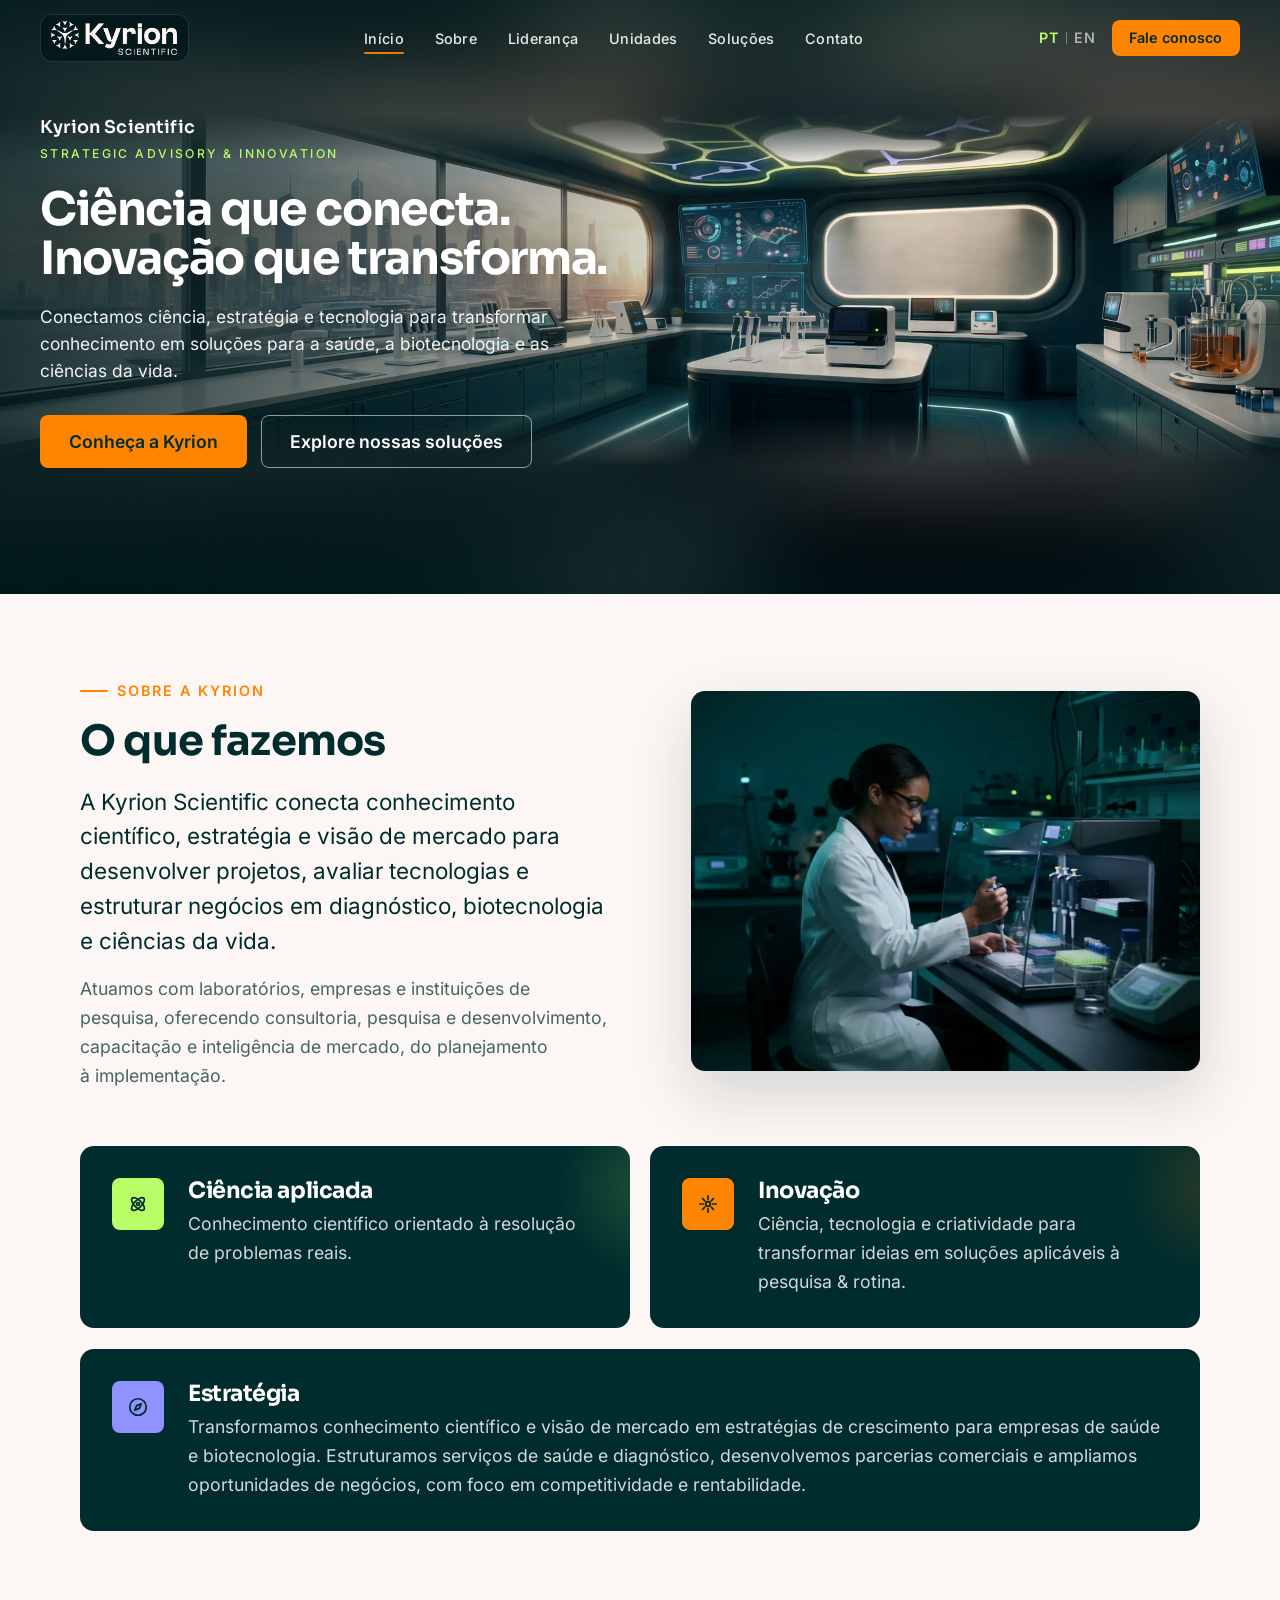
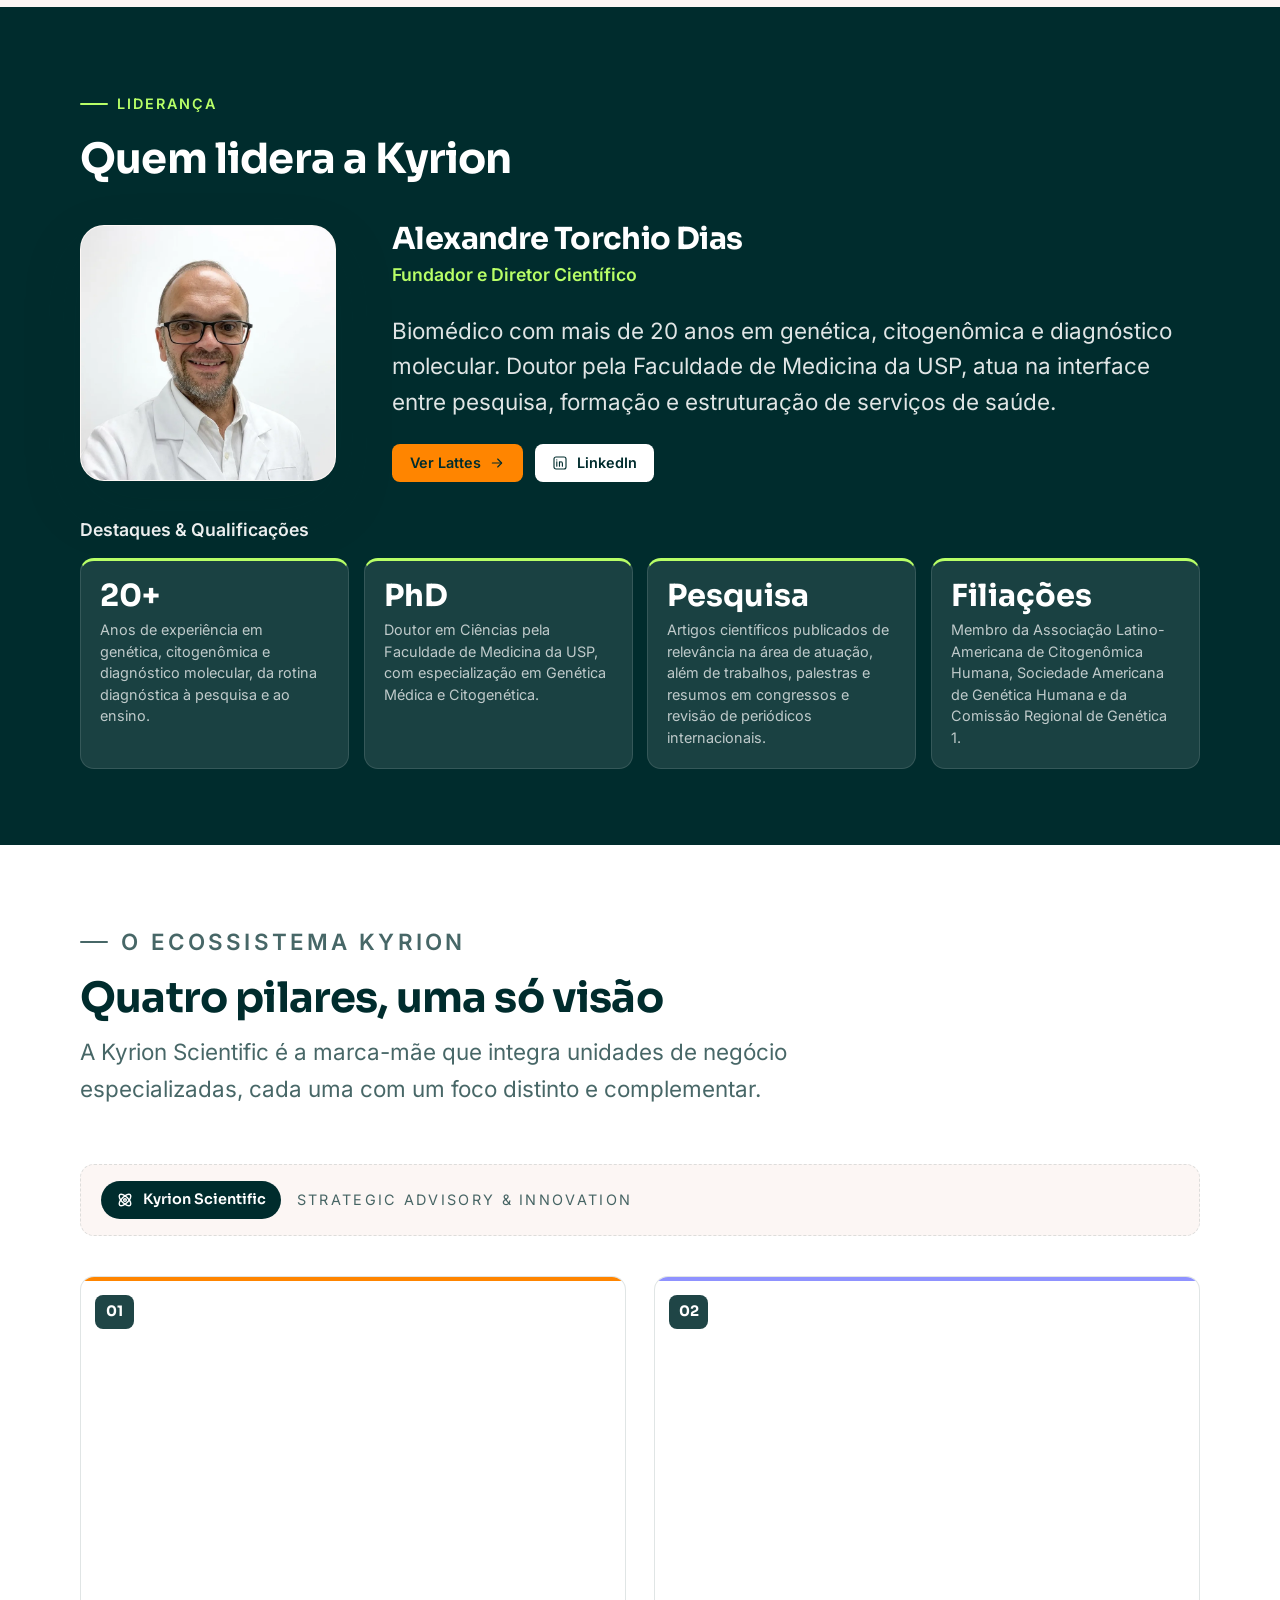
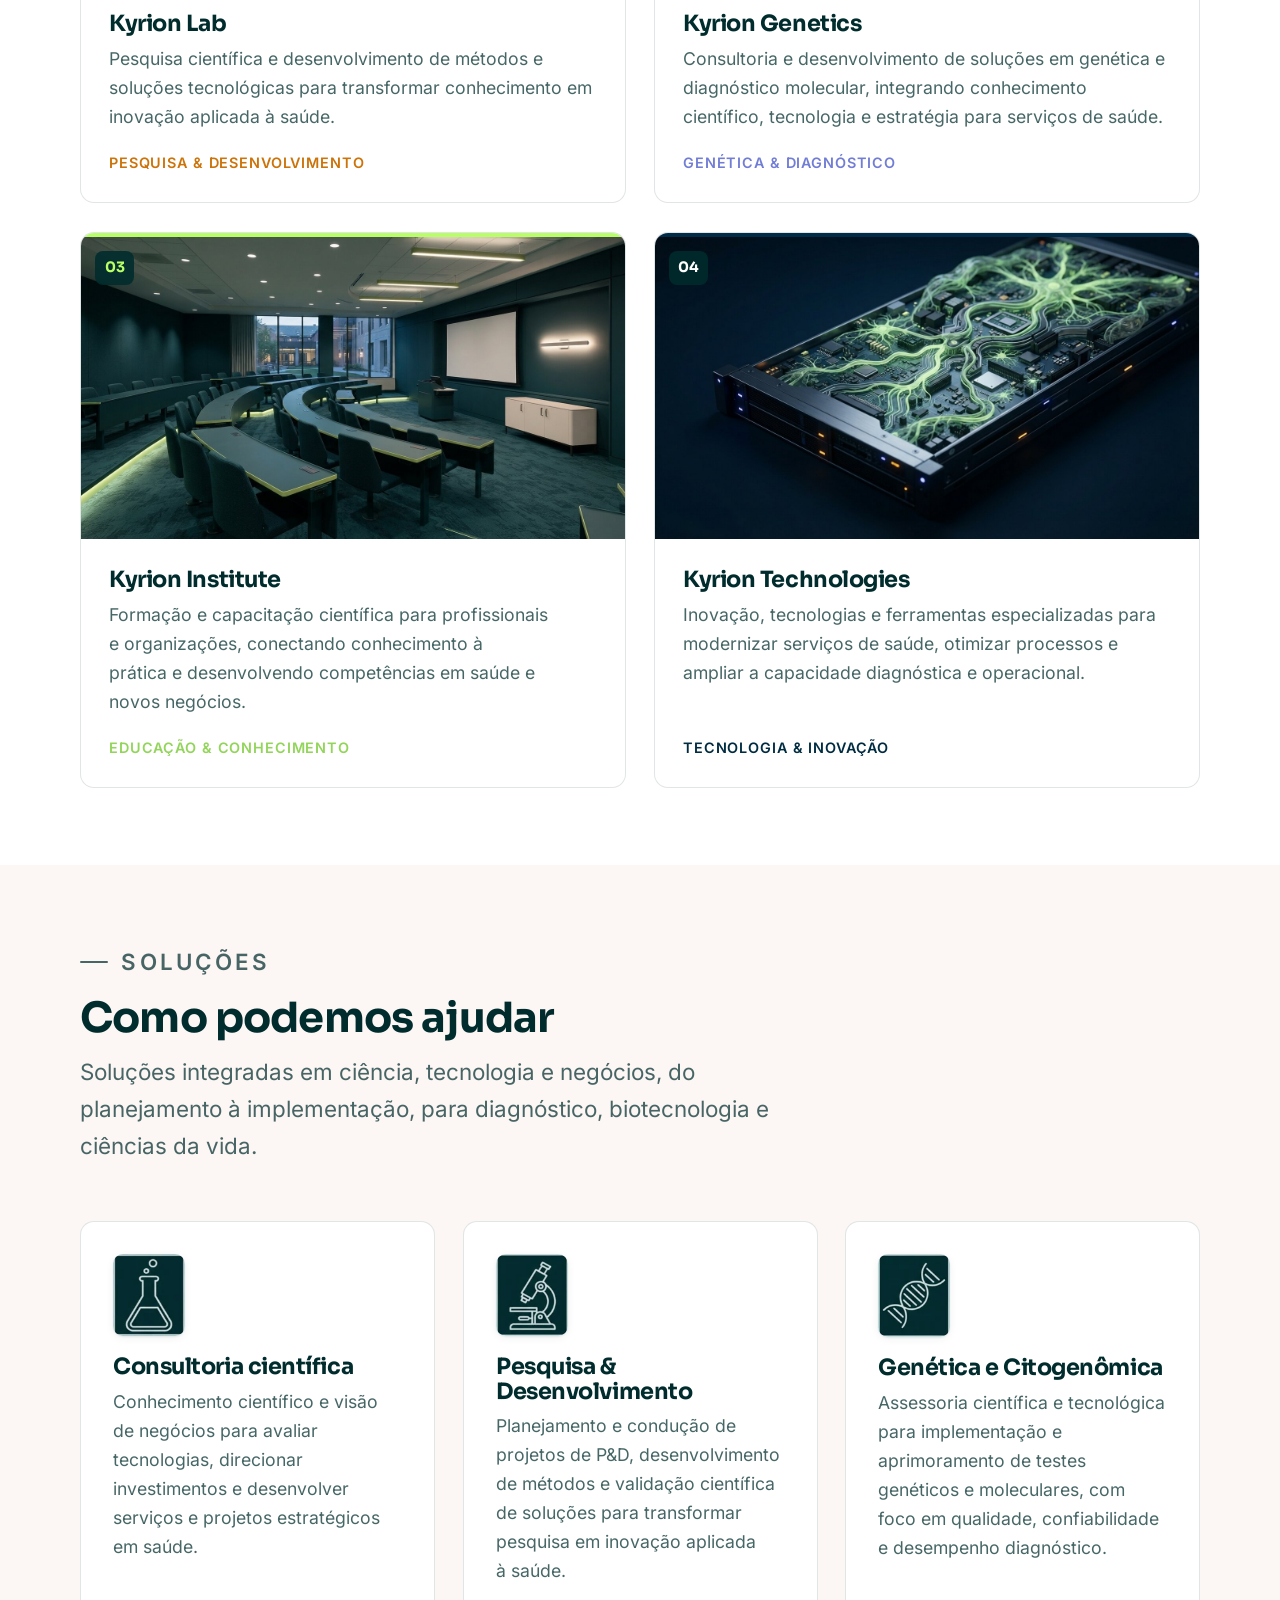
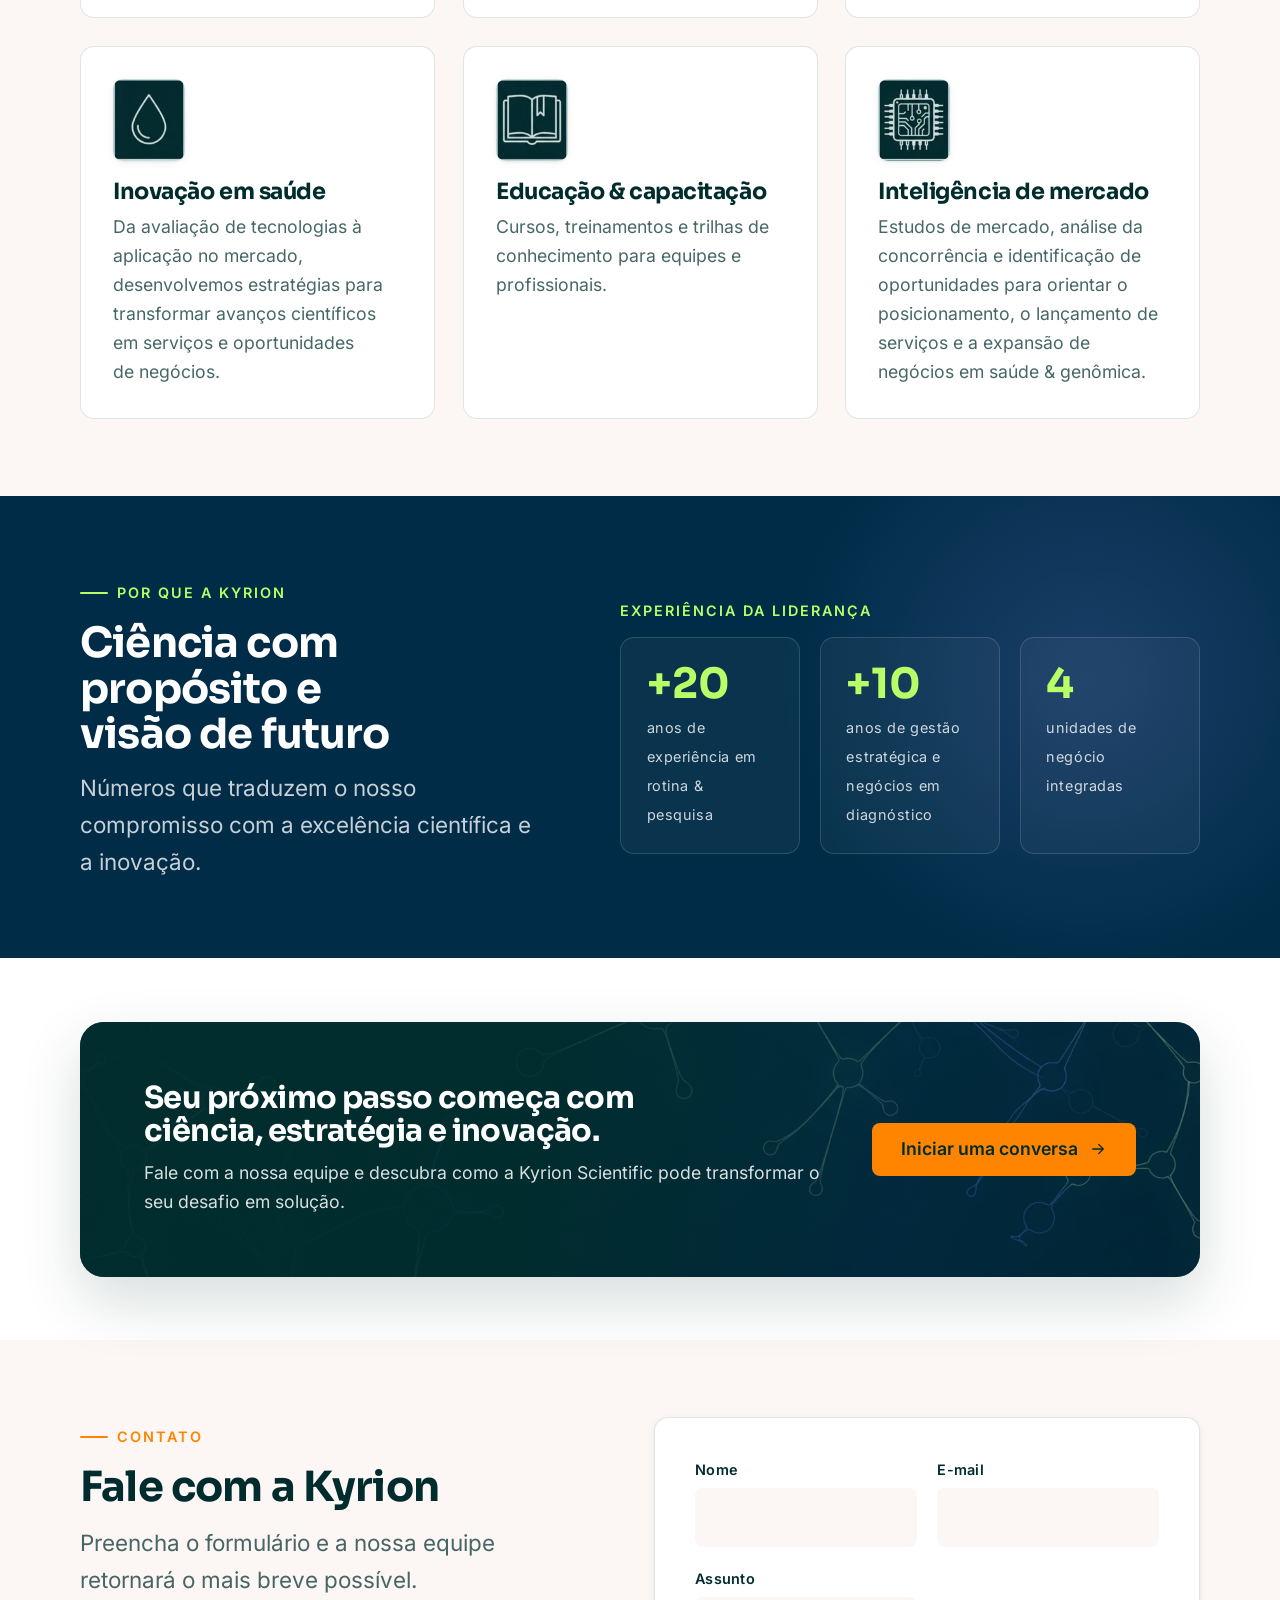
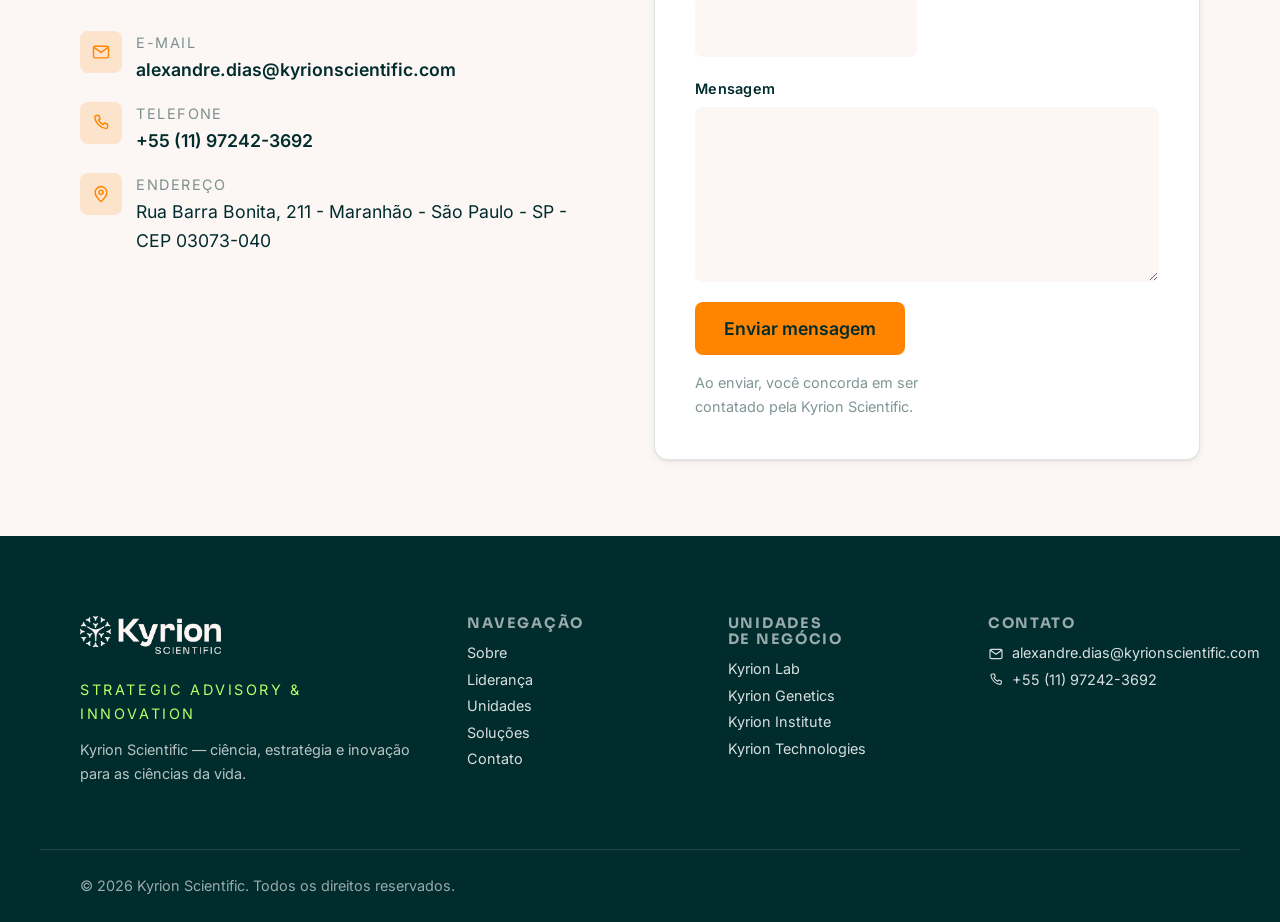
==== commit a57588c9: "deploy: publica site compilado (2026-11-05 14:14)" ====
--- a/index.html
+++ b/index.html
@@ -1,4 +1,4 @@
-<!DOCTYPE html><html lang="pt-BR" class="no-js"> <head><meta charset="utf-8"><meta name="viewport" content="width=device-width, initial-scale=1"><title>Kyrion Scientific — Ciência que conecta. Inovação que transforma.</title><meta name="description" content="Conectamos conhecimento científico, estratégia e visão de mercado para desenvolver projetos, avaliar tecnologias e estruturar negócios em diagnóstico, biotecnologia e ciências da vida."><link rel="canonical" href="https://jekroll.github.io/KYRIONWEBSITE/"><link rel="alternate" hreflang="pt-BR" href="https://jekroll.github.io/KYRIONWEBSITE/"><link rel="alternate" hreflang="en" href="https://jekroll.github.io/KYRIONWEBSITE/en/"><link rel="alternate" hreflang="x-default" href="https://jekroll.github.io/KYRIONWEBSITE/"><link rel="icon" type="image/svg+xml" href="/KYRIONWEBSITE/favicon.svg"><link rel="apple-touch-icon" href="/KYRIONWEBSITE/favicon.svg"><meta name="theme-color" content="#002c2d"><meta property="og:type" content="website"><meta property="og:site_name" content="Kyrion Scientific"><meta property="og:title" content="Kyrion Scientific — Ciência que conecta. Inovação que transforma."><meta property="og:description" content="Conectamos conhecimento científico, estratégia e visão de mercado para desenvolver projetos, avaliar tecnologias e estruturar negócios em diagnóstico, biotecnologia e ciências da vida."><meta property="og:url" content="https://jekroll.github.io/KYRIONWEBSITE/"><meta property="og:locale" content="pt_BR"><meta property="og:image" content="https://jekroll.github.io/KYRIONWEBSITE/og-image.jpg"><meta name="twitter:card" content="summary_large_image"><meta name="twitter:title" content="Kyrion Scientific — Ciência que conecta. Inovação que transforma."><meta name="twitter:description" content="Conectamos conhecimento científico, estratégia e visão de mercado para desenvolver projetos, avaliar tecnologias e estruturar negócios em diagnóstico, biotecnologia e ciências da vida."><script type="application/ld+json">{"@context":"https://schema.org","@type":"Organization","name":"Kyrion Scientific","description":"Conectamos conhecimento científico, estratégia e visão de mercado para desenvolver projetos, avaliar tecnologias e estruturar negócios em diagnóstico, biotecnologia e ciências da vida.","url":"https://jekroll.github.io/KYRIONWEBSITE","slogan":"Ciência que conecta. Inovação que transforma."}</script><script>
+<!DOCTYPE html><html lang="pt-BR" class="no-js"> <head><meta charset="utf-8"><meta name="viewport" content="width=device-width, initial-scale=1"><title>Kyrion Scientific — Ciência que conecta. Inovação que transforma.</title><meta name="description" content="Conectamos conhecimento científico, estratégia e visão de mercado para desenvolver projetos, avaliar tecnologias e estruturar negócios em diagnóstico, biotecnologia e ciências da vida."><link rel="canonical" href="https://kyrionscientific.com/"><link rel="alternate" hreflang="pt-BR" href="https://kyrionscientific.com/"><link rel="alternate" hreflang="en" href="https://kyrionscientific.com/en/"><link rel="alternate" hreflang="x-default" href="https://kyrionscientific.com/"><link rel="icon" type="image/svg+xml" href="/favicon.svg"><link rel="apple-touch-icon" href="/favicon.svg"><meta name="theme-color" content="#002c2d"><meta property="og:type" content="website"><meta property="og:site_name" content="Kyrion Scientific"><meta property="og:title" content="Kyrion Scientific — Ciência que conecta. Inovação que transforma."><meta property="og:description" content="Conectamos conhecimento científico, estratégia e visão de mercado para desenvolver projetos, avaliar tecnologias e estruturar negócios em diagnóstico, biotecnologia e ciências da vida."><meta property="og:url" content="https://kyrionscientific.com/"><meta property="og:locale" content="pt_BR"><meta property="og:image" content="https://kyrionscientific.com/og-image.jpg"><meta name="twitter:card" content="summary_large_image"><meta name="twitter:title" content="Kyrion Scientific — Ciência que conecta. Inovação que transforma."><meta name="twitter:description" content="Conectamos conhecimento científico, estratégia e visão de mercado para desenvolver projetos, avaliar tecnologias e estruturar negócios em diagnóstico, biotecnologia e ciências da vida."><script type="application/ld+json">{"@context":"https://schema.org","@type":"Organization","name":"Kyrion Scientific","description":"Conectamos conhecimento científico, estratégia e visão de mercado para desenvolver projetos, avaliar tecnologias e estruturar negócios em diagnóstico, biotecnologia e ciências da vida.","url":"https://kyrionscientific.com/","slogan":"Ciência que conecta. Inovação que transforma."}</script><script>
       document.documentElement.classList.remove('no-js');
-    </script><link rel="stylesheet" href="/KYRIONWEBSITE/_astro/index.CUuHNNBY.css"></head> <body> <a class="skip-link" href="#main">Ir para o conteúdo</a>  <header class="site-header" id="site-header" data-header data-astro-cid-3ef6ksr2> <div class="site-header__inner container container--wide" data-astro-cid-3ef6ksr2> <a href="/KYRIONWEBSITE/" class="brand site-header__brand" aria-label="Kyrion Scientific — home" style="--brand-h:34px;--brand-w:126px" data-astro-cid-uaf52tac> <img src="/KYRIONWEBSITE/_astro/logo-new.gGyAkgk_.webp" srcset="/KYRIONWEBSITE/_astro/logo-new.gGyAkgk_.webp 1x, /KYRIONWEBSITE/_astro/logo-new.DoVqcS7O.png 1x" alt="Kyrion Scientific" width="126" height="34" decoding="async" loading="eager" data-astro-cid-uaf52tac> </a>  <nav class="site-nav" id="site-nav" data-nav aria-label="Início" data-astro-cid-3ef6ksr2> <ul class="site-nav__list" data-astro-cid-3ef6ksr2> <li data-astro-cid-3ef6ksr2> <a class="site-nav__link" href="/KYRIONWEBSITE/#inicio" data-nav-link data-astro-cid-3ef6ksr2>Início</a> </li><li data-astro-cid-3ef6ksr2> <a class="site-nav__link" href="/KYRIONWEBSITE/#sobre" data-nav-link data-astro-cid-3ef6ksr2>Sobre</a> </li><li data-astro-cid-3ef6ksr2> <a class="site-nav__link" href="/KYRIONWEBSITE/#lideranca" data-nav-link data-astro-cid-3ef6ksr2>Liderança</a> </li><li data-astro-cid-3ef6ksr2> <a class="site-nav__link" href="/KYRIONWEBSITE/#grupos" data-nav-link data-astro-cid-3ef6ksr2>Unidades</a> </li><li data-astro-cid-3ef6ksr2> <a class="site-nav__link" href="/KYRIONWEBSITE/#solucoes" data-nav-link data-astro-cid-3ef6ksr2>Soluções</a> </li><li data-astro-cid-3ef6ksr2> <a class="site-nav__link" href="/KYRIONWEBSITE/#contato" data-nav-link data-astro-cid-3ef6ksr2>Contato</a> </li> </ul> </nav> <div class="site-header__actions" data-astro-cid-3ef6ksr2> <div class="lang" role="group" aria-label="Idioma" data-astro-cid-3ef6ksr2> <a class="lang__opt is-active" href="/KYRIONWEBSITE/" aria-current="true" hreflang="pt" data-astro-cid-3ef6ksr2>PT</a> <span class="lang__sep" aria-hidden="true" data-astro-cid-3ef6ksr2></span> <a class="lang__opt" href="/KYRIONWEBSITE/en/" hreflang="en" data-astro-cid-3ef6ksr2>EN</a> </div> <a class="btn btn--primary btn--sm site-header__cta" href="/KYRIONWEBSITE/#contato" data-astro-cid-3ef6ksr2> Fale conosco </a> <button class="site-header__toggle" type="button" data-menu-toggle aria-expanded="false" aria-controls="site-nav" aria-label="Abrir menu" data-astro-cid-3ef6ksr2> <span class="site-header__toggle-open" data-astro-cid-3ef6ksr2><svg class="icon" width="24" height="24" viewBox="0 0 24 24" fill="none" stroke="currentColor" stroke-width="1.7" stroke-linecap="round" stroke-linejoin="round" aria-hidden="true" focusable="false" data-astro-cid-4ckhetd2>             <path d="M4 7h16M4 12h16M4 17h16" data-astro-cid-4ckhetd2></path>       </svg> </span> <span class="site-header__toggle-close" data-astro-cid-3ef6ksr2><svg class="icon" width="24" height="24" viewBox="0 0 24 24" fill="none" stroke="currentColor" stroke-width="1.7" stroke-linecap="round" stroke-linejoin="round" aria-hidden="true" focusable="false" data-astro-cid-4ckhetd2>              <path d="M6 6l12 12M18 6 6 18" data-astro-cid-4ckhetd2></path>      </svg> </span> </button> </div> </div> </header> <div class="site-header__scrim" data-menu-scrim hidden data-astro-cid-3ef6ksr2></div>  <main id="main"> <section class="hero" id="inicio" aria-labelledby="hero-title" data-astro-cid-bbe6dxrz> <div class="hero__card" data-astro-cid-bbe6dxrz> <!-- Blurred copy of the same plate, so the padding blends seamlessly
-         with the sharp, uncropped image. --> <div class="hero__backdrop" aria-hidden="true" data-astro-cid-bbe6dxrz> <img src="/KYRIONWEBSITE/_astro/hero-bg.C8MBA4jN.webp" alt="" loading="eager" decoding="async" data-astro-cid-bbe6dxrz> </div> <picture class="hero__photo" data-astro-cid-bbe6dxrz> <source srcset="/KYRIONWEBSITE/_astro/hero-bg.D-Uu-HRz.avif 1920w" type="image/avif" data-astro-cid-bbe6dxrz> <source srcset="/KYRIONWEBSITE/_astro/hero-bg.C8MBA4jN.webp 1920w" type="image/webp" data-astro-cid-bbe6dxrz> <img src="/KYRIONWEBSITE/_astro/hero-bg.DYgstmwq.jpg" srcset="/KYRIONWEBSITE/_astro/hero-bg.DYgstmwq.jpg 1920w, /KYRIONWEBSITE/_astro/hero-bg@2x.C8WDKdjT.jpg 2560w" sizes="100vw" width="1920" height="528" alt="" fetchpriority="high" decoding="async" aria-hidden="true" data-astro-cid-bbe6dxrz> </picture> <div class="hero__overlay" aria-hidden="true" data-astro-cid-bbe6dxrz></div> <div class="hero__inner" data-astro-cid-bbe6dxrz> <div class="hero__content-wrapper" data-astro-cid-bbe6dxrz> <div class="hero__content" data-astro-cid-bbe6dxrz> <p class="hero__eyebrow" data-astro-cid-bbe6dxrz> <span class="hero__brand" data-astro-cid-bbe6dxrz>Kyrion Scientific</span> <span class="hero__sub" data-astro-cid-bbe6dxrz>Strategic Advisory &amp; Innovation</span> </p> <h1 class="hero__title" id="hero-title" data-reveal data-astro-cid-bbe6dxrz> <span data-astro-cid-bbe6dxrz>Ciência que conecta.</span> <span data-astro-cid-bbe6dxrz>Inovação que transforma.</span> </h1> <p class="hero__lead" data-reveal style="--reveal-delay:90ms" data-astro-cid-bbe6dxrz>Conectamos ciência, estratégia e tecnologia para transformar conhecimento em soluções para a saúde, a biotecnologia e as ciências da vida.</p> <div class="hero__actions" data-reveal style="--reveal-delay:180ms" data-astro-cid-bbe6dxrz> <a class="btn btn--primary" href="/KYRIONWEBSITE/#sobre" data-astro-cid-bbe6dxrz> Conheça a Kyrion </a> <a class="btn btn--ghost" href="/KYRIONWEBSITE/#solucoes" data-astro-cid-bbe6dxrz> Explore nossas soluções </a> </div> </div> </div> </div> </div> </section>  <section class="section section--surface about" id="sobre" aria-labelledby="about-title" data-astro-cid-v2cbyr3p> <div class="container" data-astro-cid-v2cbyr3p> <div class="about__grid" data-astro-cid-v2cbyr3p> <div class="about__intro" data-reveal data-astro-cid-v2cbyr3p> <p class="kicker" data-astro-cid-v2cbyr3p>Sobre a Kyrion</p> <h2 id="about-title" data-astro-cid-v2cbyr3p>O que fazemos</h2> <p class="about__lead" data-astro-cid-v2cbyr3p>A Kyrion Scientific conecta conhecimento científico, estratégia e visão de mercado para desenvolver projetos, avaliar tecnologias e estruturar negócios em diagnóstico, biotecnologia e ciências da vida.</p> <p class="about__body" data-astro-cid-v2cbyr3p>Atuamos com laboratórios, empresas e instituições de pesquisa, oferecendo consultoria, pesquisa e desenvolvimento, capacitação e inteligência de mercado, do planejamento à implementação.</p> </div> <figure class="about__media" data-reveal style="--reveal-delay:100ms" data-astro-cid-v2cbyr3p> <picture data-astro-cid-v2cbyr3p> <source srcset="/KYRIONWEBSITE/_astro/about-lab.DQNUo1HB.webp" type="image/webp" data-astro-cid-v2cbyr3p> <img src="/KYRIONWEBSITE/_astro/about-lab.DrcKUUM2.jpg" alt="Cientista trabalhando em laboratório de biotecnologia" width="1200" height="896" loading="lazy" decoding="async" data-astro-cid-v2cbyr3p> </picture> <figcaption class="visually-hidden" data-astro-cid-v2cbyr3p>O que fazemos</figcaption> </figure> </div> <ul class="about__values" data-astro-cid-v2cbyr3p> <li class="about__card" data-reveal style="--reveal-delay:0ms" data-astro-cid-v2cbyr3p> <span class="about__chip" data-astro-cid-v2cbyr3p> <svg class="icon" width="22" height="22" viewBox="0 0 24 24" fill="none" stroke="currentColor" stroke-width="1.9" stroke-linecap="round" stroke-linejoin="round" aria-hidden="true" focusable="false" data-astro-cid-4ckhetd2>        <circle cx="12" cy="12" r="1.6" data-astro-cid-4ckhetd2></circle> <ellipse cx="12" cy="12" rx="9" ry="4" transform="rotate(45 12 12)" data-astro-cid-4ckhetd2></ellipse> <ellipse cx="12" cy="12" rx="9" ry="4" transform="rotate(-45 12 12)" data-astro-cid-4ckhetd2></ellipse>              </svg>  </span> <div class="about__card-body" data-astro-cid-v2cbyr3p> <h3 data-astro-cid-v2cbyr3p>Ciência aplicada</h3> <p data-astro-cid-v2cbyr3p>Conhecimento científico orientado à resolução de problemas reais.</p> </div> </li><li class="about__card" data-reveal style="--reveal-delay:90ms" data-astro-cid-v2cbyr3p> <span class="about__chip" data-astro-cid-v2cbyr3p> <svg class="icon" width="22" height="22" viewBox="0 0 24 24" fill="none" stroke="currentColor" stroke-width="1.9" stroke-linecap="round" stroke-linejoin="round" aria-hidden="true" focusable="false" data-astro-cid-4ckhetd2>         <path d="M12 3v4M12 17v4M3 12h4M17 12h4M6 6l2.5 2.5M15.5 15.5 18 18M18 6l-2.5 2.5M8.5 15.5 6 18" data-astro-cid-4ckhetd2></path> <circle cx="12" cy="12" r="2.5" data-astro-cid-4ckhetd2></circle>             </svg>  </span> <div class="about__card-body" data-astro-cid-v2cbyr3p> <h3 data-astro-cid-v2cbyr3p>Inovação</h3> <p data-astro-cid-v2cbyr3p>Ciência, tecnologia e criatividade para transformar ideias em soluções aplicáveis à pesquisa &amp; rotina.</p> </div> </li><li class="about__card" data-reveal style="--reveal-delay:180ms" data-astro-cid-v2cbyr3p> <span class="about__chip" data-astro-cid-v2cbyr3p> <svg class="icon" width="22" height="22" viewBox="0 0 24 24" fill="none" stroke="currentColor" stroke-width="1.9" stroke-linecap="round" stroke-linejoin="round" aria-hidden="true" focusable="false" data-astro-cid-4ckhetd2>  <circle cx="12" cy="12" r="9" data-astro-cid-4ckhetd2></circle> <path d="m15.6 8.4-2.1 5.1-5.1 2.1 2.1-5.1z" data-astro-cid-4ckhetd2></path>                    </svg>  </span> <div class="about__card-body" data-astro-cid-v2cbyr3p> <h3 data-astro-cid-v2cbyr3p>Estratégia</h3> <p data-astro-cid-v2cbyr3p>Transformamos conhecimento científico e visão de mercado em estratégias de crescimento para empresas de saúde e biotecnologia. Estruturamos serviços de saúde e diagnóstico, desenvolvemos parcerias comerciais e ampliamos oportunidades de negócios, com foco em competitividade e rentabilidade.</p> </div> </li> </ul> </div> </section>  <section class="section section--dark leadership" id="lideranca" aria-labelledby="leadership-title" data-astro-cid-u57r3c23> <div class="container" data-astro-cid-u57r3c23> <!-- isolated section header --> <header class="leadership__head" data-reveal data-astro-cid-u57r3c23> <p class="kicker" data-astro-cid-u57r3c23>Liderança</p> <h2 id="leadership-title" data-astro-cid-u57r3c23>Quem lidera a Kyrion</h2> </header> <!-- framed portrait left · identity + bio + CTA right --> <div class="leadership__profile" data-astro-cid-u57r3c23> <figure class="leadership__frame" data-reveal data-astro-cid-u57r3c23> <picture data-astro-cid-u57r3c23> <source srcset="/KYRIONWEBSITE/_astro/leader-portrait.DpwzIskO.webp" type="image/webp" data-astro-cid-u57r3c23> <img src="/KYRIONWEBSITE/_astro/leader-portrait.t9rbVho0.jpg" alt="Retrato de Alexandre Torchio Dias, fundador da Kyrion Scientific" width="800" height="923" loading="lazy" decoding="async" data-astro-cid-u57r3c23> </picture> </figure> <div class="leadership__content" data-reveal style="--reveal-delay:100ms" data-astro-cid-u57r3c23> <div class="leadership__identity" data-astro-cid-u57r3c23> <h3 data-astro-cid-u57r3c23>Alexandre Torchio Dias</h3> <p class="leadership__role" data-astro-cid-u57r3c23>Fundador e Diretor Científico</p> </div> <p class="leadership__bio" data-astro-cid-u57r3c23>Biomédico com mais de 20 anos em genética, citogenômica e diagnóstico molecular. Doutor pela Faculdade de Medicina da USP, atua na interface entre pesquisa, formação e estruturação de serviços de saúde.</p> <div class="leadership__links" data-astro-cid-u57r3c23> <a class="btn btn--primary btn--sm" href="http://lattes.cnpq.br/3293784131021507" target="_blank" rel="noopener noreferrer" data-astro-cid-u57r3c23> Ver Lattes <svg class="icon" width="16" height="16" viewBox="0 0 24 24" fill="none" stroke="currentColor" stroke-width="1.7" stroke-linecap="round" stroke-linejoin="round" aria-hidden="true" focusable="false" data-astro-cid-4ckhetd2>             <path d="M5 12h13" data-astro-cid-4ckhetd2></path> <path d="m13 6 6 6-6 6" data-astro-cid-4ckhetd2></path>         </svg>  </a> <a class="btn btn--light btn--sm" href="https://www.linkedin.com/in/alexandre-torchio-dias-54872938/" target="_blank" rel="noopener noreferrer" data-astro-cid-u57r3c23> <svg class="icon" width="16" height="16" viewBox="0 0 24 24" fill="none" stroke="currentColor" stroke-width="1.7" stroke-linecap="round" stroke-linejoin="round" aria-hidden="true" focusable="false" data-astro-cid-4ckhetd2>                    <rect x="3" y="3" width="18" height="18" rx="3" data-astro-cid-4ckhetd2></rect> <path d="M7.2 10.2v6.6" data-astro-cid-4ckhetd2></path> <path d="M7.2 7.4v.02" data-astro-cid-4ckhetd2></path> <path d="M11.2 16.8v-6.6M11.2 12.6c0-1.4.8-2.4 2.2-2.4s2.2 1 2.2 2.4v4.2" data-astro-cid-4ckhetd2></path>  </svg>  LinkedIn </a> </div> </div> </div> <!-- full-width metrics band --> <div class="leadership__band" data-reveal style="--reveal-delay:160ms" data-astro-cid-u57r3c23> <p class="leadership__band-label" data-astro-cid-u57r3c23>Destaques &amp; Qualificações</p> <ul class="leadership__metrics" data-astro-cid-u57r3c23> <li class="leadership__metric" data-astro-cid-u57r3c23> <span class="leadership__metric-value" data-astro-cid-u57r3c23>20+</span> <span class="leadership__metric-label" data-astro-cid-u57r3c23>Anos de experiência em genética, citogenômica e diagnóstico molecular, da rotina diagnóstica à pesquisa e ao ensino.</span> </li><li class="leadership__metric" data-astro-cid-u57r3c23> <span class="leadership__metric-value" data-astro-cid-u57r3c23>PhD</span> <span class="leadership__metric-label" data-astro-cid-u57r3c23>Doutor em Ciências pela Faculdade de Medicina da USP, com especialização em Genética Médica e Citogenética.</span> </li><li class="leadership__metric" data-astro-cid-u57r3c23> <span class="leadership__metric-value" data-astro-cid-u57r3c23>Pesquisa</span> <span class="leadership__metric-label" data-astro-cid-u57r3c23>Artigos científicos publicados de relevância na área de atuação, além de trabalhos, palestras e resumos em congressos e revisão de periódicos internacionais.</span> </li><li class="leadership__metric" data-astro-cid-u57r3c23> <span class="leadership__metric-value" data-astro-cid-u57r3c23>Filiações</span> <span class="leadership__metric-label" data-astro-cid-u57r3c23>Membro da Associação Latino-Americana de Citogenômica Humana, Sociedade Americana de Genética Humana e da Comissão Regional de Genética 1.</span> </li> </ul> </div> </div> </section>  <section class="section ecosystem" id="grupos" aria-labelledby="ecosystem-title" data-astro-cid-yqvkyiml> <div class="container" data-astro-cid-yqvkyiml> <div class="section-head" data-reveal data-astro-cid-yqvkyiml> <p class="kicker" data-astro-cid-yqvkyiml>O ecossistema Kyrion</p> <h2 id="ecosystem-title" data-astro-cid-yqvkyiml>Quatro pilares, uma só visão</h2> <p data-astro-cid-yqvkyiml>A Kyrion Scientific é a marca-mãe que integra unidades de negócio especializadas, cada uma com um foco distinto e complementar.</p> </div> <div class="ecosystem__parent" data-reveal data-astro-cid-yqvkyiml> <span class="ecosystem__badge" data-astro-cid-yqvkyiml> <svg class="icon" width="20" height="20" viewBox="0 0 24 24" fill="none" stroke="currentColor" stroke-width="1.7" stroke-linecap="round" stroke-linejoin="round" aria-hidden="true" focusable="false" data-astro-cid-4ckhetd2>        <circle cx="12" cy="12" r="1.6" data-astro-cid-4ckhetd2></circle> <ellipse cx="12" cy="12" rx="9" ry="4" transform="rotate(45 12 12)" data-astro-cid-4ckhetd2></ellipse> <ellipse cx="12" cy="12" rx="9" ry="4" transform="rotate(-45 12 12)" data-astro-cid-4ckhetd2></ellipse>              </svg>  Kyrion Scientific </span> <p class="ecosystem__parent-text" data-astro-cid-yqvkyiml>Strategic Advisory &amp; Innovation</p> </div> <ul class="ecosystem__grid" data-astro-cid-yqvkyiml> <li class="ecosystem__item" data-accent="orange" data-reveal style="--reveal-delay:0ms" data-astro-cid-yqvkyiml> <article class="card ecosystem__card" data-astro-cid-yqvkyiml> <figure class="ecosystem__media" aria-hidden="true" data-astro-cid-yqvkyiml> <img src="/KYRIONWEBSITE/_astro/pillar-lab.C-nQlmTT.jpg" alt="" width="1376" height="768" loading="lazy" decoding="async" data-astro-cid-yqvkyiml> <span class="ecosystem__num" aria-hidden="true" data-astro-cid-yqvkyiml>01</span> </figure> <div class="ecosystem__body" data-astro-cid-yqvkyiml> <h3 data-astro-cid-yqvkyiml>Kyrion Lab</h3> <p data-astro-cid-yqvkyiml>Pesquisa científica e desenvolvimento de métodos e soluções tecnológicas para transformar conhecimento em inovação aplicada à saúde.</p> <span class="ecosystem__tag" data-astro-cid-yqvkyiml>Pesquisa &amp; Desenvolvimento</span> </div> </article> </li><li class="ecosystem__item" data-accent="periwinkle" data-reveal style="--reveal-delay:80ms" data-astro-cid-yqvkyiml> <article class="card ecosystem__card" data-astro-cid-yqvkyiml> <figure class="ecosystem__media" aria-hidden="true" data-astro-cid-yqvkyiml> <img src="/KYRIONWEBSITE/_astro/pillar-genetics.BRFj-R60.jpg" alt="" width="1376" height="768" loading="lazy" decoding="async" data-astro-cid-yqvkyiml> <span class="ecosystem__num" aria-hidden="true" data-astro-cid-yqvkyiml>02</span> </figure> <div class="ecosystem__body" data-astro-cid-yqvkyiml> <h3 data-astro-cid-yqvkyiml>Kyrion Genetics</h3> <p data-astro-cid-yqvkyiml>Consultoria e desenvolvimento de soluções em genética e diagnóstico molecular, integrando conhecimento científico, tecnologia e estratégia para serviços de saúde.</p> <span class="ecosystem__tag" data-astro-cid-yqvkyiml>Genética &amp; Diagnóstico</span> </div> </article> </li><li class="ecosystem__item" data-accent="lime" data-reveal style="--reveal-delay:160ms" data-astro-cid-yqvkyiml> <article class="card ecosystem__card" data-astro-cid-yqvkyiml> <figure class="ecosystem__media" aria-hidden="true" data-astro-cid-yqvkyiml> <img src="/KYRIONWEBSITE/_astro/pillar-institute.BL2FJ0N2.jpg" alt="" width="1376" height="768" loading="lazy" decoding="async" data-astro-cid-yqvkyiml> <span class="ecosystem__num" aria-hidden="true" data-astro-cid-yqvkyiml>03</span> </figure> <div class="ecosystem__body" data-astro-cid-yqvkyiml> <h3 data-astro-cid-yqvkyiml>Kyrion Institute</h3> <p data-astro-cid-yqvkyiml>Formação e capacitação científica para profissionais e organizações, conectando conhecimento à prática e desenvolvendo competências em saúde e novos negócios.</p> <span class="ecosystem__tag" data-astro-cid-yqvkyiml>Educação &amp; Conhecimento</span> </div> </article> </li><li class="ecosystem__item" data-accent="navy" data-reveal style="--reveal-delay:240ms" data-astro-cid-yqvkyiml> <article class="card ecosystem__card" data-astro-cid-yqvkyiml> <figure class="ecosystem__media" aria-hidden="true" data-astro-cid-yqvkyiml> <img src="/KYRIONWEBSITE/_astro/pillar-technologies.C7Kxhx0w.jpg" alt="" width="1376" height="768" loading="lazy" decoding="async" data-astro-cid-yqvkyiml> <span class="ecosystem__num" aria-hidden="true" data-astro-cid-yqvkyiml>04</span> </figure> <div class="ecosystem__body" data-astro-cid-yqvkyiml> <h3 data-astro-cid-yqvkyiml>Kyrion Technologies</h3> <p data-astro-cid-yqvkyiml>Inovação, tecnologias e ferramentas especializadas para modernizar serviços de saúde, otimizar processos e ampliar a capacidade diagnóstica e operacional.</p> <span class="ecosystem__tag" data-astro-cid-yqvkyiml>Tecnologia &amp; Inovação</span> </div> </article> </li> </ul> </div> </section>  <section class="section section--surface solutions" id="solucoes" aria-labelledby="solutions-title" data-astro-cid-vj7y5fzp> <div class="container" data-astro-cid-vj7y5fzp> <div class="section-head" data-reveal data-astro-cid-vj7y5fzp> <p class="kicker" data-astro-cid-vj7y5fzp>Soluções</p> <h2 id="solutions-title" data-astro-cid-vj7y5fzp>Como podemos ajudar</h2> <p data-astro-cid-vj7y5fzp>Soluções integradas em ciência, tecnologia e negócios, do planejamento à implementação, para diagnóstico, biotecnologia e ciências da vida.</p> </div> <ul class="grid grid--3 solutions__grid" data-astro-cid-vj7y5fzp> <li data-accent="orange" data-reveal style="--reveal-delay:0ms" data-astro-cid-vj7y5fzp> <article class="card solutions__card" data-astro-cid-vj7y5fzp> <img class="solutions__tile" src="/KYRIONWEBSITE/_astro/consultoria.Cqw3ckSS.webp" alt="" width="128" height="144" loading="lazy" decoding="async" aria-hidden="true" data-astro-cid-vj7y5fzp> <h3 data-astro-cid-vj7y5fzp>Consultoria científica</h3> <p data-astro-cid-vj7y5fzp>Conhecimento científico e visão de negócios para avaliar tecnologias, direcionar investimentos e desenvolver serviços e projetos estratégicos em saúde.</p> </article> </li><li data-accent="periwinkle" data-reveal style="--reveal-delay:70ms" data-astro-cid-vj7y5fzp> <article class="card solutions__card" data-astro-cid-vj7y5fzp> <img class="solutions__tile" src="/KYRIONWEBSITE/_astro/pesquisa.BmiKWcl9.webp" alt="" width="128" height="144" loading="lazy" decoding="async" aria-hidden="true" data-astro-cid-vj7y5fzp> <h3 data-astro-cid-vj7y5fzp>Pesquisa &amp; Desenvolvimento</h3> <p data-astro-cid-vj7y5fzp>Planejamento e condução de projetos de P&amp;D, desenvolvimento de métodos e validação científica de soluções para transformar pesquisa em inovação aplicada à saúde.</p> </article> </li><li data-accent="lime" data-reveal style="--reveal-delay:140ms" data-astro-cid-vj7y5fzp> <article class="card solutions__card" data-astro-cid-vj7y5fzp> <img class="solutions__tile" src="/KYRIONWEBSITE/_astro/diagnostico.CxVU6_EM.webp" alt="" width="128" height="144" loading="lazy" decoding="async" aria-hidden="true" data-astro-cid-vj7y5fzp> <h3 data-astro-cid-vj7y5fzp>Genética e Citogenômica</h3> <p data-astro-cid-vj7y5fzp>Assessoria científica e tecnológica para implementação e aprimoramento de testes genéticos e moleculares, com foco em qualidade, confiabilidade e desempenho diagnóstico.</p> </article> </li><li data-accent="navy" data-reveal style="--reveal-delay:210ms" data-astro-cid-vj7y5fzp> <article class="card solutions__card" data-astro-cid-vj7y5fzp> <img class="solutions__tile" src="/KYRIONWEBSITE/_astro/biotech.B4dVZGqE.webp" alt="" width="128" height="144" loading="lazy" decoding="async" aria-hidden="true" data-astro-cid-vj7y5fzp> <h3 data-astro-cid-vj7y5fzp>Inovação em saúde</h3> <p data-astro-cid-vj7y5fzp>Da avaliação de tecnologias à aplicação no mercado, desenvolvemos estratégias para transformar avanços científicos em serviços e oportunidades de negócios.</p> </article> </li><li data-accent="orange" data-reveal style="--reveal-delay:280ms" data-astro-cid-vj7y5fzp> <article class="card solutions__card" data-astro-cid-vj7y5fzp> <img class="solutions__tile" src="/KYRIONWEBSITE/_astro/educacao.DjyEGRSN.webp" alt="" width="128" height="144" loading="lazy" decoding="async" aria-hidden="true" data-astro-cid-vj7y5fzp> <h3 data-astro-cid-vj7y5fzp>Educação &amp; capacitação</h3> <p data-astro-cid-vj7y5fzp>Cursos, treinamentos e trilhas de conhecimento para equipes e profissionais.</p> </article> </li><li data-accent="periwinkle" data-reveal style="--reveal-delay:350ms" data-astro-cid-vj7y5fzp> <article class="card solutions__card" data-astro-cid-vj7y5fzp> <img class="solutions__tile" src="/KYRIONWEBSITE/_astro/tecnologia.T-dvYS2X.webp" alt="" width="128" height="144" loading="lazy" decoding="async" aria-hidden="true" data-astro-cid-vj7y5fzp> <h3 data-astro-cid-vj7y5fzp>Inteligência de mercado</h3> <p data-astro-cid-vj7y5fzp>Estudos de mercado, análise da concorrência e identificação de oportunidades para orientar o posicionamento, o lançamento de serviços e a expansão de negócios em saúde &amp; genômica.</p> </article> </li> </ul> </div> </section>  <section class="section--navy stats" aria-labelledby="stats-title" data-astro-cid-bhxv2qxz> <div class="container stats__inner" data-astro-cid-bhxv2qxz> <div class="stats__head" data-reveal data-astro-cid-bhxv2qxz> <p class="kicker" data-astro-cid-bhxv2qxz>Por que a Kyrion</p> <h2 id="stats-title" data-astro-cid-bhxv2qxz>Ciência com propósito e visão de futuro</h2> <p class="stats__sub" data-astro-cid-bhxv2qxz>Números que traduzem o nosso compromisso com a excelência científica e a inovação.</p> </div> <div class="stats__groups" data-astro-cid-bhxv2qxz> <div class="stats__group" data-reveal style="--reveal-delay:0ms" data-astro-cid-bhxv2qxz> <p class="stats__group-label" data-astro-cid-bhxv2qxz>Experiência da liderança</p> <ul class="stats__list" data-astro-cid-bhxv2qxz> <li class="stats__item" data-astro-cid-bhxv2qxz> <span class="stats__value" data-count-to="+20" data-astro-cid-bhxv2qxz>+20</span> <span class="stats__label" data-astro-cid-bhxv2qxz>anos de experiência em rotina &amp; pesquisa</span> </li><li class="stats__item" data-astro-cid-bhxv2qxz> <span class="stats__value" data-count-to="+10" data-astro-cid-bhxv2qxz>+10</span> <span class="stats__label" data-astro-cid-bhxv2qxz>anos de gestão estratégica e negócios em diagnóstico</span> </li><li class="stats__item" data-astro-cid-bhxv2qxz> <span class="stats__value" data-count-to="4" data-astro-cid-bhxv2qxz>4</span> <span class="stats__label" data-astro-cid-bhxv2qxz>unidades de negócio integradas</span> </li> </ul> </div> </div> </div> </section>  <section class="cta" aria-labelledby="cta-title" data-astro-cid-kokrr3jq> <div class="container" data-astro-cid-kokrr3jq> <div class="cta__panel" data-reveal data-astro-cid-kokrr3jq> <picture class="cta__bg" aria-hidden="true" data-astro-cid-kokrr3jq> <source srcset="/KYRIONWEBSITE/_astro/cta-band.CKwu-W7B.webp" type="image/webp" data-astro-cid-kokrr3jq> <img src="/KYRIONWEBSITE/_astro/cta-band.BWLTZXnr.jpg" alt="" loading="lazy" decoding="async" data-astro-cid-kokrr3jq> </picture> <div class="cta__scrim" aria-hidden="true" data-astro-cid-kokrr3jq></div> <div class="cta__body" data-astro-cid-kokrr3jq> <h2 id="cta-title" data-astro-cid-kokrr3jq>Seu próximo passo começa com ciência, estratégia e inovação.</h2> <p data-astro-cid-kokrr3jq>Fale com a nossa equipe e descubra como a Kyrion Scientific pode transformar o seu desafio em solução.</p> </div> <a class="btn btn--primary cta__btn" href="/KYRIONWEBSITE/#contato" data-astro-cid-kokrr3jq> Iniciar uma conversa <svg class="icon" width="18" height="18" viewBox="0 0 24 24" fill="none" stroke="currentColor" stroke-width="1.7" stroke-linecap="round" stroke-linejoin="round" aria-hidden="true" focusable="false" data-astro-cid-4ckhetd2>             <path d="M5 12h13" data-astro-cid-4ckhetd2></path> <path d="m13 6 6 6-6 6" data-astro-cid-4ckhetd2></path>         </svg>  </a> </div> </div> </section>  <section class="section section--surface contact" id="contato" aria-labelledby="contact-title" data-astro-cid-xmivup5a> <div class="container contact__grid" data-astro-cid-xmivup5a> <div class="contact__intro" data-reveal data-astro-cid-xmivup5a> <p class="kicker" data-astro-cid-xmivup5a>Contato</p> <h2 id="contact-title" data-astro-cid-xmivup5a>Fale com a Kyrion</h2> <p class="contact__text" data-astro-cid-xmivup5a>Preencha o formulário e a nossa equipe retornará o mais breve possível.</p> <ul class="contact__list" data-astro-cid-xmivup5a> <li data-astro-cid-xmivup5a> <span class="contact__ico" data-astro-cid-xmivup5a><svg class="icon" width="20" height="20" viewBox="0 0 24 24" fill="none" stroke="currentColor" stroke-width="1.7" stroke-linecap="round" stroke-linejoin="round" aria-hidden="true" focusable="false" data-astro-cid-4ckhetd2>          <rect x="3" y="5" width="18" height="14" rx="2" data-astro-cid-4ckhetd2></rect> <path d="m3.5 6.5 8.5 6 8.5-6" data-astro-cid-4ckhetd2></path>            </svg> </span> <span data-astro-cid-xmivup5a> <span class="contact__label" data-astro-cid-xmivup5a>E-mail</span> <a href="mailto:alexandre.dias@kyrionscientific.com" data-astro-cid-xmivup5a>alexandre.dias@kyrionscientific.com</a> </span> </li> <li data-astro-cid-xmivup5a> <span class="contact__ico" data-astro-cid-xmivup5a><svg class="icon" width="20" height="20" viewBox="0 0 24 24" fill="none" stroke="currentColor" stroke-width="1.7" stroke-linecap="round" stroke-linejoin="round" aria-hidden="true" focusable="false" data-astro-cid-4ckhetd2>          <path d="M6.5 3h3l1.5 4-2 1.5a12 12 0 0 0 5.5 5.5L16 12l4 1.5v3a2 2 0 0 1-2.2 2A16 16 0 0 1 4.5 5.2 2 2 0 0 1 6.5 3z" data-astro-cid-4ckhetd2></path>          </svg> </span> <span data-astro-cid-xmivup5a> <span class="contact__label" data-astro-cid-xmivup5a>Telefone</span> <a href="tel:+5511972423692" data-astro-cid-xmivup5a>+55 (11) 97242-3692</a> </span> </li> <li data-astro-cid-xmivup5a> <span class="contact__ico" data-astro-cid-xmivup5a><svg class="icon" width="20" height="20" viewBox="0 0 24 24" fill="none" stroke="currentColor" stroke-width="1.7" stroke-linecap="round" stroke-linejoin="round" aria-hidden="true" focusable="false" data-astro-cid-4ckhetd2>            <path d="M12 21s7-5.6 7-11a7 7 0 1 0-14 0c0 5.4 7 11 7 11z" data-astro-cid-4ckhetd2></path> <circle cx="12" cy="10" r="2.5" data-astro-cid-4ckhetd2></circle>          </svg> </span> <span data-astro-cid-xmivup5a> <span class="contact__label" data-astro-cid-xmivup5a>Endereço</span> <span data-astro-cid-xmivup5a>Rua Barra Bonita, 211 - Maranhão - São Paulo - SP - CEP 03073-040</span> </span> </li> </ul> </div> <form id="contact-form" class="contact__form" data-reveal style="--reveal-delay:100ms" data-astro-cid-xmivup5a> <p class="form-status form-status--error" data-fs-error role="alert" data-astro-cid-xmivup5a>Não foi possível enviar. Tente novamente ou escreva para alexandre.dias@kyrionscientific.com.</p> <p class="form-status form-status--ok" data-fs-success role="status" data-astro-cid-xmivup5a>Mensagem enviada. Retornaremos em breve.</p> <div class="field" data-astro-cid-xmivup5a> <label for="cf-name" data-astro-cid-xmivup5a>Nome</label> <input id="cf-name" name="name" type="text" autocomplete="name" required data-fs-field data-astro-cid-xmivup5a> <span class="field__error" data-fs-error="name" data-astro-cid-xmivup5a></span> </div> <div class="field" data-astro-cid-xmivup5a> <label for="cf-email" data-astro-cid-xmivup5a>E-mail</label> <input id="cf-email" name="email" type="email" autocomplete="email" required data-fs-field data-astro-cid-xmivup5a> <span class="field__error" data-fs-error="email" data-astro-cid-xmivup5a></span> </div> <div class="field" data-astro-cid-xmivup5a> <label for="cf-subject" data-astro-cid-xmivup5a>Assunto</label> <input id="cf-subject" name="subject" type="text" data-fs-field data-astro-cid-xmivup5a> <span class="field__error" data-fs-error="subject" data-astro-cid-xmivup5a></span> </div> <div class="field field--full" data-astro-cid-xmivup5a> <label for="cf-message" data-astro-cid-xmivup5a>Mensagem</label> <textarea id="cf-message" name="message" rows="5" required data-fs-field data-astro-cid-xmivup5a></textarea> <span class="field__error" data-fs-error="message" data-astro-cid-xmivup5a></span> </div> <div class="contact__submit field--full" data-astro-cid-xmivup5a> <button class="btn btn--primary" type="submit" data-fs-submit-btn data-astro-cid-xmivup5a>Enviar mensagem</button> <p class="contact__form-note" data-astro-cid-xmivup5a>Ao enviar, você concorda em ser contatado pela Kyrion Scientific.</p> </div> </form> </div> </section>  </main> <footer class="footer section--dark" data-astro-cid-sz7xmlte> <div class="container footer__inner" data-astro-cid-sz7xmlte> <div class="footer__brand" data-astro-cid-sz7xmlte> <a href="/KYRIONWEBSITE/" class="brand" aria-label="Kyrion Scientific — home" style="--brand-h:38px;--brand-w:141px" data-astro-cid-uaf52tac> <img src="/KYRIONWEBSITE/_astro/logo-new.gGyAkgk_.webp" srcset="/KYRIONWEBSITE/_astro/logo-new.gGyAkgk_.webp 1x, /KYRIONWEBSITE/_astro/logo-new.DoVqcS7O.png 1x" alt="Kyrion Scientific" width="141" height="38" decoding="async" loading="eager" data-astro-cid-uaf52tac> </a>  <p class="footer__tagline" data-astro-cid-sz7xmlte>Strategic Advisory &amp; Innovation</p> <p class="footer__about" data-astro-cid-sz7xmlte>Kyrion Scientific — ciência, estratégia e inovação para as ciências da vida.</p> </div> <nav class="footer__col" aria-label="Navegação" data-astro-cid-sz7xmlte> <h3 data-astro-cid-sz7xmlte>Navegação</h3> <ul data-astro-cid-sz7xmlte> <li data-astro-cid-sz7xmlte><a href="/KYRIONWEBSITE/#sobre" data-astro-cid-sz7xmlte>Sobre</a></li><li data-astro-cid-sz7xmlte><a href="/KYRIONWEBSITE/#lideranca" data-astro-cid-sz7xmlte>Liderança</a></li><li data-astro-cid-sz7xmlte><a href="/KYRIONWEBSITE/#grupos" data-astro-cid-sz7xmlte>Unidades</a></li><li data-astro-cid-sz7xmlte><a href="/KYRIONWEBSITE/#solucoes" data-astro-cid-sz7xmlte>Soluções</a></li><li data-astro-cid-sz7xmlte><a href="/KYRIONWEBSITE/#contato" data-astro-cid-sz7xmlte>Contato</a></li> </ul> </nav> <div class="footer__col" data-astro-cid-sz7xmlte> <h3 data-astro-cid-sz7xmlte>Unidades de negócio</h3> <ul data-astro-cid-sz7xmlte> <li data-astro-cid-sz7xmlte><span data-astro-cid-sz7xmlte>Kyrion Lab</span></li><li data-astro-cid-sz7xmlte><span data-astro-cid-sz7xmlte>Kyrion Genetics</span></li><li data-astro-cid-sz7xmlte><span data-astro-cid-sz7xmlte>Kyrion Institute</span></li><li data-astro-cid-sz7xmlte><span data-astro-cid-sz7xmlte>Kyrion Technologies</span></li> </ul> </div> <div class="footer__col" data-astro-cid-sz7xmlte> <h3 data-astro-cid-sz7xmlte>Contato</h3> <ul data-astro-cid-sz7xmlte> <li data-astro-cid-sz7xmlte> <a href="mailto:alexandre.dias@kyrionscientific.com" data-astro-cid-sz7xmlte> <svg class="icon" width="16" height="16" viewBox="0 0 24 24" fill="none" stroke="currentColor" stroke-width="1.7" stroke-linecap="round" stroke-linejoin="round" aria-hidden="true" focusable="false" data-astro-cid-4ckhetd2>          <rect x="3" y="5" width="18" height="14" rx="2" data-astro-cid-4ckhetd2></rect> <path d="m3.5 6.5 8.5 6 8.5-6" data-astro-cid-4ckhetd2></path>            </svg>  alexandre.dias@kyrionscientific.com </a> </li> <li data-astro-cid-sz7xmlte> <a href="tel:+5511972423692" data-astro-cid-sz7xmlte> <svg class="icon" width="16" height="16" viewBox="0 0 24 24" fill="none" stroke="currentColor" stroke-width="1.7" stroke-linecap="round" stroke-linejoin="round" aria-hidden="true" focusable="false" data-astro-cid-4ckhetd2>          <path d="M6.5 3h3l1.5 4-2 1.5a12 12 0 0 0 5.5 5.5L16 12l4 1.5v3a2 2 0 0 1-2.2 2A16 16 0 0 1 4.5 5.2 2 2 0 0 1 6.5 3z" data-astro-cid-4ckhetd2></path>          </svg>  +55 (11) 97242-3692 </a> </li> </ul> </div> </div> <div class="container footer__bottom" data-astro-cid-sz7xmlte> <p data-astro-cid-sz7xmlte>© 2026 Kyrion Scientific. Todos os direitos reservados.</p> </div> </footer>   <script type="module" src="/KYRIONWEBSITE/_astro/BaseLayout.astro_astro_type_script_index_0_lang.CA_h6Epi.js"></script> </body> </html>+    </script><link rel="stylesheet" href="/_astro/index.DNgVwSNG.css"></head> <body> <a class="skip-link" href="#main">Ir para o conteúdo</a>  <header class="site-header" id="site-header" data-header data-astro-cid-3ef6ksr2> <div class="site-header__inner container container--wide" data-astro-cid-3ef6ksr2> <a href="/" class="brand site-header__brand" aria-label="Kyrion Scientific — home" style="--brand-h:34px;--brand-w:126px" data-astro-cid-uaf52tac> <img src="/_astro/logo-new.gGyAkgk_.webp" srcset="/_astro/logo-new.gGyAkgk_.webp 1x, /_astro/logo-new.DoVqcS7O.png 1x" alt="Kyrion Scientific" width="126" height="34" decoding="async" loading="eager" data-astro-cid-uaf52tac> </a>  <nav class="site-nav" id="site-nav" data-nav aria-label="Início" data-astro-cid-3ef6ksr2> <ul class="site-nav__list" data-astro-cid-3ef6ksr2> <li data-astro-cid-3ef6ksr2> <a class="site-nav__link" href="/#inicio" data-nav-link data-astro-cid-3ef6ksr2>Início</a> </li><li data-astro-cid-3ef6ksr2> <a class="site-nav__link" href="/#sobre" data-nav-link data-astro-cid-3ef6ksr2>Sobre</a> </li><li data-astro-cid-3ef6ksr2> <a class="site-nav__link" href="/#lideranca" data-nav-link data-astro-cid-3ef6ksr2>Liderança</a> </li><li data-astro-cid-3ef6ksr2> <a class="site-nav__link" href="/#grupos" data-nav-link data-astro-cid-3ef6ksr2>Unidades</a> </li><li data-astro-cid-3ef6ksr2> <a class="site-nav__link" href="/#solucoes" data-nav-link data-astro-cid-3ef6ksr2>Soluções</a> </li><li data-astro-cid-3ef6ksr2> <a class="site-nav__link" href="/#contato" data-nav-link data-astro-cid-3ef6ksr2>Contato</a> </li> </ul> </nav> <div class="site-header__actions" data-astro-cid-3ef6ksr2> <div class="lang" role="group" aria-label="Idioma" data-astro-cid-3ef6ksr2> <a class="lang__opt is-active" href="/" aria-current="true" hreflang="pt" data-astro-cid-3ef6ksr2>PT</a> <span class="lang__sep" aria-hidden="true" data-astro-cid-3ef6ksr2></span> <a class="lang__opt" href="/en/" hreflang="en" data-astro-cid-3ef6ksr2>EN</a> </div> <a class="btn btn--primary btn--sm site-header__cta" href="/#contato" data-astro-cid-3ef6ksr2> Fale conosco </a> <button class="site-header__toggle" type="button" data-menu-toggle aria-expanded="false" aria-controls="site-nav" aria-label="Abrir menu" data-astro-cid-3ef6ksr2> <span class="site-header__toggle-open" data-astro-cid-3ef6ksr2><svg class="icon" width="24" height="24" viewBox="0 0 24 24" fill="none" stroke="currentColor" stroke-width="1.7" stroke-linecap="round" stroke-linejoin="round" aria-hidden="true" focusable="false" data-astro-cid-4ckhetd2>             <path d="M4 7h16M4 12h16M4 17h16" data-astro-cid-4ckhetd2></path>       </svg> </span> <span class="site-header__toggle-close" data-astro-cid-3ef6ksr2><svg class="icon" width="24" height="24" viewBox="0 0 24 24" fill="none" stroke="currentColor" stroke-width="1.7" stroke-linecap="round" stroke-linejoin="round" aria-hidden="true" focusable="false" data-astro-cid-4ckhetd2>              <path d="M6 6l12 12M18 6 6 18" data-astro-cid-4ckhetd2></path>      </svg> </span> </button> </div> </div> </header> <div class="site-header__scrim" data-menu-scrim hidden data-astro-cid-3ef6ksr2></div>  <main id="main"> <section class="hero" id="inicio" aria-labelledby="hero-title" data-astro-cid-bbe6dxrz> <div class="hero__card" data-astro-cid-bbe6dxrz> <!-- Blurred copy of the same plate, so the padding blends seamlessly
+         with the sharp, uncropped image. --> <div class="hero__backdrop" aria-hidden="true" data-astro-cid-bbe6dxrz> <img src="/_astro/hero-bg.C8MBA4jN.webp" alt="" loading="eager" decoding="async" data-astro-cid-bbe6dxrz> </div> <picture class="hero__photo" data-astro-cid-bbe6dxrz> <source srcset="/_astro/hero-bg.D-Uu-HRz.avif 1920w" type="image/avif" data-astro-cid-bbe6dxrz> <source srcset="/_astro/hero-bg.C8MBA4jN.webp 1920w" type="image/webp" data-astro-cid-bbe6dxrz> <img src="/_astro/hero-bg.DYgstmwq.jpg" srcset="/_astro/hero-bg.DYgstmwq.jpg 1920w, /_astro/hero-bg@2x.C8WDKdjT.jpg 2560w" sizes="100vw" width="1920" height="528" alt="" fetchpriority="high" decoding="async" aria-hidden="true" data-astro-cid-bbe6dxrz> </picture> <div class="hero__overlay" aria-hidden="true" data-astro-cid-bbe6dxrz></div> <div class="hero__inner" data-astro-cid-bbe6dxrz> <div class="hero__content-wrapper" data-astro-cid-bbe6dxrz> <div class="hero__content" data-astro-cid-bbe6dxrz> <p class="hero__eyebrow" data-astro-cid-bbe6dxrz> <span class="hero__brand" data-astro-cid-bbe6dxrz>Kyrion Scientific</span> <span class="hero__sub" data-astro-cid-bbe6dxrz>Strategic Advisory &amp; Innovation</span> </p> <h1 class="hero__title" id="hero-title" data-reveal data-astro-cid-bbe6dxrz> <span data-astro-cid-bbe6dxrz>Ciência que conecta.</span> <span data-astro-cid-bbe6dxrz>Inovação que transforma.</span> </h1> <p class="hero__lead" data-reveal style="--reveal-delay:90ms" data-astro-cid-bbe6dxrz>Conectamos ciência, estratégia e tecnologia para transformar conhecimento em soluções para a saúde, a biotecnologia e as ciências da vida.</p> <div class="hero__actions" data-reveal style="--reveal-delay:180ms" data-astro-cid-bbe6dxrz> <a class="btn btn--primary" href="/#sobre" data-astro-cid-bbe6dxrz> Conheça a Kyrion </a> <a class="btn btn--ghost" href="/#solucoes" data-astro-cid-bbe6dxrz> Explore nossas soluções </a> </div> </div> </div> </div> </div> </section>  <section class="section section--surface about" id="sobre" aria-labelledby="about-title" data-astro-cid-v2cbyr3p> <div class="container" data-astro-cid-v2cbyr3p> <div class="about__grid" data-astro-cid-v2cbyr3p> <div class="about__intro" data-reveal data-astro-cid-v2cbyr3p> <p class="kicker" data-astro-cid-v2cbyr3p>Sobre a Kyrion</p> <h2 id="about-title" data-astro-cid-v2cbyr3p>O que fazemos</h2> <p class="about__lead" data-astro-cid-v2cbyr3p>A Kyrion Scientific conecta conhecimento científico, estratégia e visão de mercado para desenvolver projetos, avaliar tecnologias e estruturar negócios em diagnóstico, biotecnologia e ciências da vida.</p> <p class="about__body" data-astro-cid-v2cbyr3p>Atuamos com laboratórios, empresas e instituições de pesquisa, oferecendo consultoria, pesquisa e desenvolvimento, capacitação e inteligência de mercado, do planejamento à implementação.</p> </div> <figure class="about__media" data-reveal style="--reveal-delay:100ms" data-astro-cid-v2cbyr3p> <picture data-astro-cid-v2cbyr3p> <source srcset="/_astro/about-lab.DQNUo1HB.webp" type="image/webp" data-astro-cid-v2cbyr3p> <img src="/_astro/about-lab.DrcKUUM2.jpg" alt="Cientista trabalhando em laboratório de biotecnologia" width="1200" height="896" loading="lazy" decoding="async" data-astro-cid-v2cbyr3p> </picture> <figcaption class="visually-hidden" data-astro-cid-v2cbyr3p>O que fazemos</figcaption> </figure> </div> <ul class="about__values" data-astro-cid-v2cbyr3p> <li class="about__card" data-reveal style="--reveal-delay:0ms" data-astro-cid-v2cbyr3p> <span class="about__chip" data-astro-cid-v2cbyr3p> <svg class="icon" width="22" height="22" viewBox="0 0 24 24" fill="none" stroke="currentColor" stroke-width="1.9" stroke-linecap="round" stroke-linejoin="round" aria-hidden="true" focusable="false" data-astro-cid-4ckhetd2>        <circle cx="12" cy="12" r="1.6" data-astro-cid-4ckhetd2></circle> <ellipse cx="12" cy="12" rx="9" ry="4" transform="rotate(45 12 12)" data-astro-cid-4ckhetd2></ellipse> <ellipse cx="12" cy="12" rx="9" ry="4" transform="rotate(-45 12 12)" data-astro-cid-4ckhetd2></ellipse>              </svg>  </span> <div class="about__card-body" data-astro-cid-v2cbyr3p> <h3 data-astro-cid-v2cbyr3p>Ciência aplicada</h3> <p data-astro-cid-v2cbyr3p>Conhecimento científico orientado à resolução de problemas reais.</p> </div> </li><li class="about__card" data-reveal style="--reveal-delay:90ms" data-astro-cid-v2cbyr3p> <span class="about__chip" data-astro-cid-v2cbyr3p> <svg class="icon" width="22" height="22" viewBox="0 0 24 24" fill="none" stroke="currentColor" stroke-width="1.9" stroke-linecap="round" stroke-linejoin="round" aria-hidden="true" focusable="false" data-astro-cid-4ckhetd2>         <path d="M12 3v4M12 17v4M3 12h4M17 12h4M6 6l2.5 2.5M15.5 15.5 18 18M18 6l-2.5 2.5M8.5 15.5 6 18" data-astro-cid-4ckhetd2></path> <circle cx="12" cy="12" r="2.5" data-astro-cid-4ckhetd2></circle>             </svg>  </span> <div class="about__card-body" data-astro-cid-v2cbyr3p> <h3 data-astro-cid-v2cbyr3p>Inovação</h3> <p data-astro-cid-v2cbyr3p>Ciência, tecnologia e criatividade para transformar ideias em soluções aplicáveis à pesquisa &amp; rotina.</p> </div> </li><li class="about__card" data-reveal style="--reveal-delay:180ms" data-astro-cid-v2cbyr3p> <span class="about__chip" data-astro-cid-v2cbyr3p> <svg class="icon" width="22" height="22" viewBox="0 0 24 24" fill="none" stroke="currentColor" stroke-width="1.9" stroke-linecap="round" stroke-linejoin="round" aria-hidden="true" focusable="false" data-astro-cid-4ckhetd2>  <circle cx="12" cy="12" r="9" data-astro-cid-4ckhetd2></circle> <path d="m15.6 8.4-2.1 5.1-5.1 2.1 2.1-5.1z" data-astro-cid-4ckhetd2></path>                    </svg>  </span> <div class="about__card-body" data-astro-cid-v2cbyr3p> <h3 data-astro-cid-v2cbyr3p>Estratégia</h3> <p data-astro-cid-v2cbyr3p>Transformamos conhecimento científico e visão de mercado em estratégias de crescimento para empresas de saúde e biotecnologia. Estruturamos serviços de saúde e diagnóstico, desenvolvemos parcerias comerciais e ampliamos oportunidades de negócios, com foco em competitividade e rentabilidade.</p> </div> </li> </ul> </div> </section>  <section class="section section--dark leadership" id="lideranca" aria-labelledby="leadership-title" data-astro-cid-u57r3c23> <div class="container" data-astro-cid-u57r3c23> <!-- isolated section header --> <header class="leadership__head" data-reveal data-astro-cid-u57r3c23> <p class="kicker" data-astro-cid-u57r3c23>Liderança</p> <h2 id="leadership-title" data-astro-cid-u57r3c23>Quem lidera a Kyrion</h2> </header> <!-- framed portrait left · identity + bio + CTA right --> <div class="leadership__profile" data-astro-cid-u57r3c23> <figure class="leadership__frame" data-reveal data-astro-cid-u57r3c23> <picture data-astro-cid-u57r3c23> <source srcset="/_astro/leader-portrait.DpwzIskO.webp" type="image/webp" data-astro-cid-u57r3c23> <img src="/_astro/leader-portrait.t9rbVho0.jpg" alt="Retrato de Alexandre Torchio Dias, fundador da Kyrion Scientific" width="800" height="923" loading="lazy" decoding="async" data-astro-cid-u57r3c23> </picture> </figure> <div class="leadership__content" data-reveal style="--reveal-delay:100ms" data-astro-cid-u57r3c23> <div class="leadership__identity" data-astro-cid-u57r3c23> <h3 data-astro-cid-u57r3c23>Alexandre Torchio Dias</h3> <p class="leadership__role" data-astro-cid-u57r3c23>Fundador e Diretor Científico</p> </div> <p class="leadership__bio" data-astro-cid-u57r3c23>Biomédico com mais de 20 anos em genética, citogenômica e diagnóstico molecular. Doutor pela Faculdade de Medicina da USP, atua na interface entre pesquisa, formação e estruturação de serviços de saúde.</p> <div class="leadership__links" data-astro-cid-u57r3c23> <a class="btn btn--primary btn--sm" href="http://lattes.cnpq.br/3293784131021507" target="_blank" rel="noopener noreferrer" data-astro-cid-u57r3c23> Ver Lattes <svg class="icon" width="16" height="16" viewBox="0 0 24 24" fill="none" stroke="currentColor" stroke-width="1.7" stroke-linecap="round" stroke-linejoin="round" aria-hidden="true" focusable="false" data-astro-cid-4ckhetd2>             <path d="M5 12h13" data-astro-cid-4ckhetd2></path> <path d="m13 6 6 6-6 6" data-astro-cid-4ckhetd2></path>         </svg>  </a> <a class="btn btn--light btn--sm" href="https://www.linkedin.com/in/alexandre-torchio-dias-54872938/" target="_blank" rel="noopener noreferrer" data-astro-cid-u57r3c23> <svg class="icon" width="16" height="16" viewBox="0 0 24 24" fill="none" stroke="currentColor" stroke-width="1.7" stroke-linecap="round" stroke-linejoin="round" aria-hidden="true" focusable="false" data-astro-cid-4ckhetd2>                    <rect x="3" y="3" width="18" height="18" rx="3" data-astro-cid-4ckhetd2></rect> <path d="M7.2 10.2v6.6" data-astro-cid-4ckhetd2></path> <path d="M7.2 7.4v.02" data-astro-cid-4ckhetd2></path> <path d="M11.2 16.8v-6.6M11.2 12.6c0-1.4.8-2.4 2.2-2.4s2.2 1 2.2 2.4v4.2" data-astro-cid-4ckhetd2></path>  </svg>  LinkedIn </a> </div> </div> </div> <!-- full-width metrics band --> <div class="leadership__band" data-reveal style="--reveal-delay:160ms" data-astro-cid-u57r3c23> <p class="leadership__band-label" data-astro-cid-u57r3c23>Destaques &amp; Qualificações</p> <ul class="leadership__metrics" data-astro-cid-u57r3c23> <li class="leadership__metric" data-astro-cid-u57r3c23> <span class="leadership__metric-value" data-astro-cid-u57r3c23>20+</span> <span class="leadership__metric-label" data-astro-cid-u57r3c23>Anos de experiência em genética, citogenômica e diagnóstico molecular, da rotina diagnóstica à pesquisa e ao ensino.</span> </li><li class="leadership__metric" data-astro-cid-u57r3c23> <span class="leadership__metric-value" data-astro-cid-u57r3c23>PhD</span> <span class="leadership__metric-label" data-astro-cid-u57r3c23>Doutor em Ciências pela Faculdade de Medicina da USP, com especialização em Genética Médica e Citogenética.</span> </li><li class="leadership__metric" data-astro-cid-u57r3c23> <span class="leadership__metric-value" data-astro-cid-u57r3c23>Pesquisa</span> <span class="leadership__metric-label" data-astro-cid-u57r3c23>Artigos científicos publicados de relevância na área de atuação, além de trabalhos, palestras e resumos em congressos e revisão de periódicos internacionais.</span> </li><li class="leadership__metric" data-astro-cid-u57r3c23> <span class="leadership__metric-value" data-astro-cid-u57r3c23>Filiações</span> <span class="leadership__metric-label" data-astro-cid-u57r3c23>Membro da Associação Latino-Americana de Citogenômica Humana, Sociedade Americana de Genética Humana e da Comissão Regional de Genética 1.</span> </li> </ul> </div> </div> </section>  <section class="section ecosystem" id="grupos" aria-labelledby="ecosystem-title" data-astro-cid-yqvkyiml> <div class="container" data-astro-cid-yqvkyiml> <div class="section-head" data-reveal data-astro-cid-yqvkyiml> <p class="kicker" data-astro-cid-yqvkyiml>O ecossistema Kyrion</p> <h2 id="ecosystem-title" data-astro-cid-yqvkyiml>Quatro pilares, uma só visão</h2> <p data-astro-cid-yqvkyiml>A Kyrion Scientific é a marca-mãe que integra unidades de negócio especializadas, cada uma com um foco distinto e complementar.</p> </div> <div class="ecosystem__parent" data-reveal data-astro-cid-yqvkyiml> <span class="ecosystem__badge" data-astro-cid-yqvkyiml> <svg class="icon" width="20" height="20" viewBox="0 0 24 24" fill="none" stroke="currentColor" stroke-width="1.7" stroke-linecap="round" stroke-linejoin="round" aria-hidden="true" focusable="false" data-astro-cid-4ckhetd2>        <circle cx="12" cy="12" r="1.6" data-astro-cid-4ckhetd2></circle> <ellipse cx="12" cy="12" rx="9" ry="4" transform="rotate(45 12 12)" data-astro-cid-4ckhetd2></ellipse> <ellipse cx="12" cy="12" rx="9" ry="4" transform="rotate(-45 12 12)" data-astro-cid-4ckhetd2></ellipse>              </svg>  Kyrion Scientific </span> <p class="ecosystem__parent-text" data-astro-cid-yqvkyiml>Strategic Advisory &amp; Innovation</p> </div> <ul class="ecosystem__grid" data-astro-cid-yqvkyiml> <li class="ecosystem__item" data-accent="orange" data-reveal style="--reveal-delay:0ms" data-astro-cid-yqvkyiml> <article class="card ecosystem__card" data-astro-cid-yqvkyiml> <figure class="ecosystem__media" aria-hidden="true" data-astro-cid-yqvkyiml> <img src="/_astro/pillar-lab.C-nQlmTT.jpg" alt="" width="1376" height="768" loading="lazy" decoding="async" data-astro-cid-yqvkyiml> <span class="ecosystem__num" aria-hidden="true" data-astro-cid-yqvkyiml>01</span> </figure> <div class="ecosystem__body" data-astro-cid-yqvkyiml> <h3 data-astro-cid-yqvkyiml>Kyrion Lab</h3> <p data-astro-cid-yqvkyiml>Pesquisa científica e desenvolvimento de métodos e soluções tecnológicas para transformar conhecimento em inovação aplicada à saúde.</p> <span class="ecosystem__tag" data-astro-cid-yqvkyiml>Pesquisa &amp; Desenvolvimento</span> </div> </article> </li><li class="ecosystem__item" data-accent="periwinkle" data-reveal style="--reveal-delay:80ms" data-astro-cid-yqvkyiml> <article class="card ecosystem__card" data-astro-cid-yqvkyiml> <figure class="ecosystem__media" aria-hidden="true" data-astro-cid-yqvkyiml> <img src="/_astro/pillar-genetics.BRFj-R60.jpg" alt="" width="1376" height="768" loading="lazy" decoding="async" data-astro-cid-yqvkyiml> <span class="ecosystem__num" aria-hidden="true" data-astro-cid-yqvkyiml>02</span> </figure> <div class="ecosystem__body" data-astro-cid-yqvkyiml> <h3 data-astro-cid-yqvkyiml>Kyrion Genetics</h3> <p data-astro-cid-yqvkyiml>Consultoria e desenvolvimento de soluções em genética e diagnóstico molecular, integrando conhecimento científico, tecnologia e estratégia para serviços de saúde.</p> <span class="ecosystem__tag" data-astro-cid-yqvkyiml>Genética &amp; Diagnóstico</span> </div> </article> </li><li class="ecosystem__item" data-accent="lime" data-reveal style="--reveal-delay:160ms" data-astro-cid-yqvkyiml> <article class="card ecosystem__card" data-astro-cid-yqvkyiml> <figure class="ecosystem__media" aria-hidden="true" data-astro-cid-yqvkyiml> <img src="/_astro/pillar-institute.BL2FJ0N2.jpg" alt="" width="1376" height="768" loading="lazy" decoding="async" data-astro-cid-yqvkyiml> <span class="ecosystem__num" aria-hidden="true" data-astro-cid-yqvkyiml>03</span> </figure> <div class="ecosystem__body" data-astro-cid-yqvkyiml> <h3 data-astro-cid-yqvkyiml>Kyrion Institute</h3> <p data-astro-cid-yqvkyiml>Formação e capacitação científica para profissionais e organizações, conectando conhecimento à prática e desenvolvendo competências em saúde e novos negócios.</p> <span class="ecosystem__tag" data-astro-cid-yqvkyiml>Educação &amp; Conhecimento</span> </div> </article> </li><li class="ecosystem__item" data-accent="navy" data-reveal style="--reveal-delay:240ms" data-astro-cid-yqvkyiml> <article class="card ecosystem__card" data-astro-cid-yqvkyiml> <figure class="ecosystem__media" aria-hidden="true" data-astro-cid-yqvkyiml> <img src="/_astro/pillar-technologies.C7Kxhx0w.jpg" alt="" width="1376" height="768" loading="lazy" decoding="async" data-astro-cid-yqvkyiml> <span class="ecosystem__num" aria-hidden="true" data-astro-cid-yqvkyiml>04</span> </figure> <div class="ecosystem__body" data-astro-cid-yqvkyiml> <h3 data-astro-cid-yqvkyiml>Kyrion Technologies</h3> <p data-astro-cid-yqvkyiml>Inovação, tecnologias e ferramentas especializadas para modernizar serviços de saúde, otimizar processos e ampliar a capacidade diagnóstica e operacional.</p> <span class="ecosystem__tag" data-astro-cid-yqvkyiml>Tecnologia &amp; Inovação</span> </div> </article> </li> </ul> </div> </section>  <section class="section section--surface solutions" id="solucoes" aria-labelledby="solutions-title" data-astro-cid-vj7y5fzp> <div class="container" data-astro-cid-vj7y5fzp> <div class="section-head" data-reveal data-astro-cid-vj7y5fzp> <p class="kicker" data-astro-cid-vj7y5fzp>Soluções</p> <h2 id="solutions-title" data-astro-cid-vj7y5fzp>Como podemos ajudar</h2> <p data-astro-cid-vj7y5fzp>Soluções integradas em ciência, tecnologia e negócios, do planejamento à implementação, para diagnóstico, biotecnologia e ciências da vida.</p> </div> <ul class="grid grid--3 solutions__grid" data-astro-cid-vj7y5fzp> <li data-accent="orange" data-reveal style="--reveal-delay:0ms" data-astro-cid-vj7y5fzp> <article class="card solutions__card" data-astro-cid-vj7y5fzp> <img class="solutions__tile" src="/_astro/consultoria.Cqw3ckSS.webp" alt="" width="128" height="144" loading="lazy" decoding="async" aria-hidden="true" data-astro-cid-vj7y5fzp> <h3 data-astro-cid-vj7y5fzp>Consultoria científica</h3> <p data-astro-cid-vj7y5fzp>Conhecimento científico e visão de negócios para avaliar tecnologias, direcionar investimentos e desenvolver serviços e projetos estratégicos em saúde.</p> </article> </li><li data-accent="periwinkle" data-reveal style="--reveal-delay:70ms" data-astro-cid-vj7y5fzp> <article class="card solutions__card" data-astro-cid-vj7y5fzp> <img class="solutions__tile" src="/_astro/pesquisa.BmiKWcl9.webp" alt="" width="128" height="144" loading="lazy" decoding="async" aria-hidden="true" data-astro-cid-vj7y5fzp> <h3 data-astro-cid-vj7y5fzp>Pesquisa &amp; Desenvolvimento</h3> <p data-astro-cid-vj7y5fzp>Planejamento e condução de projetos de P&amp;D, desenvolvimento de métodos e validação científica de soluções para transformar pesquisa em inovação aplicada à saúde.</p> </article> </li><li data-accent="lime" data-reveal style="--reveal-delay:140ms" data-astro-cid-vj7y5fzp> <article class="card solutions__card" data-astro-cid-vj7y5fzp> <img class="solutions__tile" src="/_astro/diagnostico.CxVU6_EM.webp" alt="" width="128" height="144" loading="lazy" decoding="async" aria-hidden="true" data-astro-cid-vj7y5fzp> <h3 data-astro-cid-vj7y5fzp>Genética e Citogenômica</h3> <p data-astro-cid-vj7y5fzp>Assessoria científica e tecnológica para implementação e aprimoramento de testes genéticos e moleculares, com foco em qualidade, confiabilidade e desempenho diagnóstico.</p> </article> </li><li data-accent="navy" data-reveal style="--reveal-delay:210ms" data-astro-cid-vj7y5fzp> <article class="card solutions__card" data-astro-cid-vj7y5fzp> <img class="solutions__tile" src="/_astro/biotech.B4dVZGqE.webp" alt="" width="128" height="144" loading="lazy" decoding="async" aria-hidden="true" data-astro-cid-vj7y5fzp> <h3 data-astro-cid-vj7y5fzp>Inovação em saúde</h3> <p data-astro-cid-vj7y5fzp>Da avaliação de tecnologias à aplicação no mercado, desenvolvemos estratégias para transformar avanços científicos em serviços e oportunidades de negócios.</p> </article> </li><li data-accent="orange" data-reveal style="--reveal-delay:280ms" data-astro-cid-vj7y5fzp> <article class="card solutions__card" data-astro-cid-vj7y5fzp> <img class="solutions__tile" src="/_astro/educacao.DjyEGRSN.webp" alt="" width="128" height="144" loading="lazy" decoding="async" aria-hidden="true" data-astro-cid-vj7y5fzp> <h3 data-astro-cid-vj7y5fzp>Educação &amp; capacitação</h3> <p data-astro-cid-vj7y5fzp>Cursos, treinamentos e trilhas de conhecimento para equipes e profissionais.</p> </article> </li><li data-accent="periwinkle" data-reveal style="--reveal-delay:350ms" data-astro-cid-vj7y5fzp> <article class="card solutions__card" data-astro-cid-vj7y5fzp> <img class="solutions__tile" src="/_astro/tecnologia.T-dvYS2X.webp" alt="" width="128" height="144" loading="lazy" decoding="async" aria-hidden="true" data-astro-cid-vj7y5fzp> <h3 data-astro-cid-vj7y5fzp>Inteligência de mercado</h3> <p data-astro-cid-vj7y5fzp>Estudos de mercado, análise da concorrência e identificação de oportunidades para orientar o posicionamento, o lançamento de serviços e a expansão de negócios em saúde &amp; genômica.</p> </article> </li> </ul> </div> </section>  <section class="section--navy stats" aria-labelledby="stats-title" data-astro-cid-bhxv2qxz> <div class="container stats__inner" data-astro-cid-bhxv2qxz> <div class="stats__head" data-reveal data-astro-cid-bhxv2qxz> <p class="kicker" data-astro-cid-bhxv2qxz>Por que a Kyrion</p> <h2 id="stats-title" data-astro-cid-bhxv2qxz>Ciência com propósito e visão de futuro</h2> <p class="stats__sub" data-astro-cid-bhxv2qxz>Números que traduzem o nosso compromisso com a excelência científica e a inovação.</p> </div> <div class="stats__groups" data-astro-cid-bhxv2qxz> <div class="stats__group" data-reveal style="--reveal-delay:0ms" data-astro-cid-bhxv2qxz> <p class="stats__group-label" data-astro-cid-bhxv2qxz>Experiência da liderança</p> <ul class="stats__list" data-astro-cid-bhxv2qxz> <li class="stats__item" data-astro-cid-bhxv2qxz> <span class="stats__value" data-count-to="+20" data-astro-cid-bhxv2qxz>+20</span> <span class="stats__label" data-astro-cid-bhxv2qxz>anos de experiência em rotina &amp; pesquisa</span> </li><li class="stats__item" data-astro-cid-bhxv2qxz> <span class="stats__value" data-count-to="+10" data-astro-cid-bhxv2qxz>+10</span> <span class="stats__label" data-astro-cid-bhxv2qxz>anos de gestão estratégica e negócios em diagnóstico</span> </li><li class="stats__item" data-astro-cid-bhxv2qxz> <span class="stats__value" data-count-to="4" data-astro-cid-bhxv2qxz>4</span> <span class="stats__label" data-astro-cid-bhxv2qxz>unidades de negócio integradas</span> </li> </ul> </div> </div> </div> </section>  <section class="cta" aria-labelledby="cta-title" data-astro-cid-kokrr3jq> <div class="container" data-astro-cid-kokrr3jq> <div class="cta__panel" data-reveal data-astro-cid-kokrr3jq> <picture class="cta__bg" aria-hidden="true" data-astro-cid-kokrr3jq> <source srcset="/_astro/cta-band.CKwu-W7B.webp" type="image/webp" data-astro-cid-kokrr3jq> <img src="/_astro/cta-band.BWLTZXnr.jpg" alt="" loading="lazy" decoding="async" data-astro-cid-kokrr3jq> </picture> <div class="cta__scrim" aria-hidden="true" data-astro-cid-kokrr3jq></div> <div class="cta__body" data-astro-cid-kokrr3jq> <h2 id="cta-title" data-astro-cid-kokrr3jq>Seu próximo passo começa com ciência, estratégia e inovação.</h2> <p data-astro-cid-kokrr3jq>Fale com a nossa equipe e descubra como a Kyrion Scientific pode transformar o seu desafio em solução.</p> </div> <a class="btn btn--primary cta__btn" href="/#contato" data-astro-cid-kokrr3jq> Iniciar uma conversa <svg class="icon" width="18" height="18" viewBox="0 0 24 24" fill="none" stroke="currentColor" stroke-width="1.7" stroke-linecap="round" stroke-linejoin="round" aria-hidden="true" focusable="false" data-astro-cid-4ckhetd2>             <path d="M5 12h13" data-astro-cid-4ckhetd2></path> <path d="m13 6 6 6-6 6" data-astro-cid-4ckhetd2></path>         </svg>  </a> </div> </div> </section>  <section class="section section--surface contact" id="contato" aria-labelledby="contact-title" data-astro-cid-xmivup5a> <div class="container contact__grid" data-astro-cid-xmivup5a> <div class="contact__intro" data-reveal data-astro-cid-xmivup5a> <p class="kicker" data-astro-cid-xmivup5a>Contato</p> <h2 id="contact-title" data-astro-cid-xmivup5a>Fale com a Kyrion</h2> <p class="contact__text" data-astro-cid-xmivup5a>Preencha o formulário e a nossa equipe retornará o mais breve possível.</p> <ul class="contact__list" data-astro-cid-xmivup5a> <li data-astro-cid-xmivup5a> <span class="contact__ico" data-astro-cid-xmivup5a><svg class="icon" width="20" height="20" viewBox="0 0 24 24" fill="none" stroke="currentColor" stroke-width="1.7" stroke-linecap="round" stroke-linejoin="round" aria-hidden="true" focusable="false" data-astro-cid-4ckhetd2>          <rect x="3" y="5" width="18" height="14" rx="2" data-astro-cid-4ckhetd2></rect> <path d="m3.5 6.5 8.5 6 8.5-6" data-astro-cid-4ckhetd2></path>            </svg> </span> <span data-astro-cid-xmivup5a> <span class="contact__label" data-astro-cid-xmivup5a>E-mail</span> <a href="mailto:alexandre.dias@kyrionscientific.com" data-astro-cid-xmivup5a>alexandre.dias@kyrionscientific.com</a> </span> </li> <li data-astro-cid-xmivup5a> <span class="contact__ico" data-astro-cid-xmivup5a><svg class="icon" width="20" height="20" viewBox="0 0 24 24" fill="none" stroke="currentColor" stroke-width="1.7" stroke-linecap="round" stroke-linejoin="round" aria-hidden="true" focusable="false" data-astro-cid-4ckhetd2>          <path d="M6.5 3h3l1.5 4-2 1.5a12 12 0 0 0 5.5 5.5L16 12l4 1.5v3a2 2 0 0 1-2.2 2A16 16 0 0 1 4.5 5.2 2 2 0 0 1 6.5 3z" data-astro-cid-4ckhetd2></path>          </svg> </span> <span data-astro-cid-xmivup5a> <span class="contact__label" data-astro-cid-xmivup5a>Telefone</span> <a href="tel:+5511972423692" data-astro-cid-xmivup5a>+55 (11) 97242-3692</a> </span> </li> <li data-astro-cid-xmivup5a> <span class="contact__ico" data-astro-cid-xmivup5a><svg class="icon" width="20" height="20" viewBox="0 0 24 24" fill="none" stroke="currentColor" stroke-width="1.7" stroke-linecap="round" stroke-linejoin="round" aria-hidden="true" focusable="false" data-astro-cid-4ckhetd2>            <path d="M12 21s7-5.6 7-11a7 7 0 1 0-14 0c0 5.4 7 11 7 11z" data-astro-cid-4ckhetd2></path> <circle cx="12" cy="10" r="2.5" data-astro-cid-4ckhetd2></circle>          </svg> </span> <span data-astro-cid-xmivup5a> <span class="contact__label" data-astro-cid-xmivup5a>Endereço</span> <span data-astro-cid-xmivup5a>Rua Barra Bonita, 211 - Maranhão - São Paulo - SP - CEP 03073-040</span> </span> </li> </ul> </div> <form id="contact-form" class="contact__form" data-reveal style="--reveal-delay:100ms" data-astro-cid-xmivup5a> <p class="form-status form-status--error" data-fs-error role="alert" data-astro-cid-xmivup5a>Não foi possível enviar. Tente novamente ou escreva para alexandre.dias@kyrionscientific.com.</p> <p class="form-status form-status--ok" data-fs-success role="status" data-astro-cid-xmivup5a>Mensagem enviada. Retornaremos em breve.</p> <div class="field" data-astro-cid-xmivup5a> <label for="cf-name" data-astro-cid-xmivup5a>Nome</label> <input id="cf-name" name="name" type="text" autocomplete="name" required data-fs-field data-astro-cid-xmivup5a> <span class="field__error" data-fs-error="name" data-astro-cid-xmivup5a></span> </div> <div class="field" data-astro-cid-xmivup5a> <label for="cf-email" data-astro-cid-xmivup5a>E-mail</label> <input id="cf-email" name="email" type="email" autocomplete="email" required data-fs-field data-astro-cid-xmivup5a> <span class="field__error" data-fs-error="email" data-astro-cid-xmivup5a></span> </div> <div class="field" data-astro-cid-xmivup5a> <label for="cf-subject" data-astro-cid-xmivup5a>Assunto</label> <input id="cf-subject" name="subject" type="text" data-fs-field data-astro-cid-xmivup5a> <span class="field__error" data-fs-error="subject" data-astro-cid-xmivup5a></span> </div> <div class="field field--full" data-astro-cid-xmivup5a> <label for="cf-message" data-astro-cid-xmivup5a>Mensagem</label> <textarea id="cf-message" name="message" rows="5" required data-fs-field data-astro-cid-xmivup5a></textarea> <span class="field__error" data-fs-error="message" data-astro-cid-xmivup5a></span> </div> <div class="contact__submit field--full" data-astro-cid-xmivup5a> <button class="btn btn--primary" type="submit" data-fs-submit-btn data-astro-cid-xmivup5a>Enviar mensagem</button> <p class="contact__form-note" data-astro-cid-xmivup5a>Ao enviar, você concorda em ser contatado pela Kyrion Scientific.</p> </div> </form> </div> </section>  </main> <footer class="footer section--dark" data-astro-cid-sz7xmlte> <div class="container footer__inner" data-astro-cid-sz7xmlte> <div class="footer__brand" data-astro-cid-sz7xmlte> <a href="/" class="brand" aria-label="Kyrion Scientific — home" style="--brand-h:38px;--brand-w:141px" data-astro-cid-uaf52tac> <img src="/_astro/logo-new.gGyAkgk_.webp" srcset="/_astro/logo-new.gGyAkgk_.webp 1x, /_astro/logo-new.DoVqcS7O.png 1x" alt="Kyrion Scientific" width="141" height="38" decoding="async" loading="eager" data-astro-cid-uaf52tac> </a>  <p class="footer__tagline" data-astro-cid-sz7xmlte>Strategic Advisory &amp; Innovation</p> <p class="footer__about" data-astro-cid-sz7xmlte>Kyrion Scientific — ciência, estratégia e inovação para as ciências da vida.</p> </div> <nav class="footer__col" aria-label="Navegação" data-astro-cid-sz7xmlte> <h3 data-astro-cid-sz7xmlte>Navegação</h3> <ul data-astro-cid-sz7xmlte> <li data-astro-cid-sz7xmlte><a href="/#sobre" data-astro-cid-sz7xmlte>Sobre</a></li><li data-astro-cid-sz7xmlte><a href="/#lideranca" data-astro-cid-sz7xmlte>Liderança</a></li><li data-astro-cid-sz7xmlte><a href="/#grupos" data-astro-cid-sz7xmlte>Unidades</a></li><li data-astro-cid-sz7xmlte><a href="/#solucoes" data-astro-cid-sz7xmlte>Soluções</a></li><li data-astro-cid-sz7xmlte><a href="/#contato" data-astro-cid-sz7xmlte>Contato</a></li> </ul> </nav> <div class="footer__col" data-astro-cid-sz7xmlte> <h3 data-astro-cid-sz7xmlte>Unidades de negócio</h3> <ul data-astro-cid-sz7xmlte> <li data-astro-cid-sz7xmlte><span data-astro-cid-sz7xmlte>Kyrion Lab</span></li><li data-astro-cid-sz7xmlte><span data-astro-cid-sz7xmlte>Kyrion Genetics</span></li><li data-astro-cid-sz7xmlte><span data-astro-cid-sz7xmlte>Kyrion Institute</span></li><li data-astro-cid-sz7xmlte><span data-astro-cid-sz7xmlte>Kyrion Technologies</span></li> </ul> </div> <div class="footer__col" data-astro-cid-sz7xmlte> <h3 data-astro-cid-sz7xmlte>Contato</h3> <ul data-astro-cid-sz7xmlte> <li data-astro-cid-sz7xmlte> <a href="mailto:alexandre.dias@kyrionscientific.com" data-astro-cid-sz7xmlte> <svg class="icon" width="16" height="16" viewBox="0 0 24 24" fill="none" stroke="currentColor" stroke-width="1.7" stroke-linecap="round" stroke-linejoin="round" aria-hidden="true" focusable="false" data-astro-cid-4ckhetd2>          <rect x="3" y="5" width="18" height="14" rx="2" data-astro-cid-4ckhetd2></rect> <path d="m3.5 6.5 8.5 6 8.5-6" data-astro-cid-4ckhetd2></path>            </svg>  alexandre.dias@kyrionscientific.com </a> </li> <li data-astro-cid-sz7xmlte> <a href="tel:+5511972423692" data-astro-cid-sz7xmlte> <svg class="icon" width="16" height="16" viewBox="0 0 24 24" fill="none" stroke="currentColor" stroke-width="1.7" stroke-linecap="round" stroke-linejoin="round" aria-hidden="true" focusable="false" data-astro-cid-4ckhetd2>          <path d="M6.5 3h3l1.5 4-2 1.5a12 12 0 0 0 5.5 5.5L16 12l4 1.5v3a2 2 0 0 1-2.2 2A16 16 0 0 1 4.5 5.2 2 2 0 0 1 6.5 3z" data-astro-cid-4ckhetd2></path>          </svg>  +55 (11) 97242-3692 </a> </li> </ul> </div> </div> <div class="container footer__bottom" data-astro-cid-sz7xmlte> <p data-astro-cid-sz7xmlte>© 2026 Kyrion Scientific. Todos os direitos reservados.</p> </div> </footer>   <script type="module" src="/_astro/BaseLayout.astro_astro_type_script_index_0_lang.CA_h6Epi.js"></script> </body> </html>
--- a/_astro/index.DNgVwSNG.css
+++ b/_astro/index.DNgVwSNG.css
@@ -0,0 +1 @@
+@font-face{font-family:Sora Variable;font-style:normal;font-display:swap;font-weight:100 800;src:url(/_astro/sora-latin-ext-wght-normal.CawQDOvP.woff2) format("woff2-variations");unicode-range:U+0100-02BA,U+02BD-02C5,U+02C7-02CC,U+02CE-02D7,U+02DD-02FF,U+0304,U+0308,U+0329,U+1D00-1DBF,U+1E00-1E9F,U+1EF2-1EFF,U+2020,U+20A0-20AB,U+20AD-20C0,U+2113,U+2C60-2C7F,U+A720-A7FF}@font-face{font-family:Sora Variable;font-style:normal;font-display:swap;font-weight:100 800;src:url(/_astro/sora-latin-wght-normal.DdqRvwsR.woff2) format("woff2-variations");unicode-range:U+0000-00FF,U+0131,U+0152-0153,U+02BB-02BC,U+02C6,U+02DA,U+02DC,U+0304,U+0308,U+0329,U+2000-206F,U+20AC,U+2122,U+2191,U+2193,U+2212,U+2215,U+FEFF,U+FFFD}@font-face{font-family:Inter Variable;font-style:normal;font-display:swap;font-weight:100 900;src:url(/_astro/inter-cyrillic-ext-wght-normal.BOeWTOD4.woff2) format("woff2-variations");unicode-range:U+0460-052F,U+1C80-1C8A,U+20B4,U+2DE0-2DFF,U+A640-A69F,U+FE2E-FE2F}@font-face{font-family:Inter Variable;font-style:normal;font-display:swap;font-weight:100 900;src:url(/_astro/inter-cyrillic-wght-normal.DqGufNeO.woff2) format("woff2-variations");unicode-range:U+0301,U+0400-045F,U+0490-0491,U+04B0-04B1,U+2116}@font-face{font-family:Inter Variable;font-style:normal;font-display:swap;font-weight:100 900;src:url(/_astro/inter-greek-ext-wght-normal.DlzME5K_.woff2) format("woff2-variations");unicode-range:U+1F00-1FFF}@font-face{font-family:Inter Variable;font-style:normal;font-display:swap;font-weight:100 900;src:url(/_astro/inter-greek-wght-normal.CkhJZR-_.woff2) format("woff2-variations");unicode-range:U+0370-0377,U+037A-037F,U+0384-038A,U+038C,U+038E-03A1,U+03A3-03FF}@font-face{font-family:Inter Variable;font-style:normal;font-display:swap;font-weight:100 900;src:url(/_astro/inter-vietnamese-wght-normal.CBcvBZtf.woff2) format("woff2-variations");unicode-range:U+0102-0103,U+0110-0111,U+0128-0129,U+0168-0169,U+01A0-01A1,U+01AF-01B0,U+0300-0301,U+0303-0304,U+0308-0309,U+0323,U+0329,U+1EA0-1EF9,U+20AB}@font-face{font-family:Inter Variable;font-style:normal;font-display:swap;font-weight:100 900;src:url(/_astro/inter-latin-ext-wght-normal.DO1Apj_S.woff2) format("woff2-variations");unicode-range:U+0100-02BA,U+02BD-02C5,U+02C7-02CC,U+02CE-02D7,U+02DD-02FF,U+0304,U+0308,U+0329,U+1D00-1DBF,U+1E00-1E9F,U+1EF2-1EFF,U+2020,U+20A0-20AB,U+20AD-20C0,U+2113,U+2C60-2C7F,U+A720-A7FF}@font-face{font-family:Inter Variable;font-style:normal;font-display:swap;font-weight:100 900;src:url(/_astro/inter-latin-wght-normal.Dx4kXJAl.woff2) format("woff2-variations");unicode-range:U+0000-00FF,U+0131,U+0152-0153,U+02BB-02BC,U+02C6,U+02DA,U+02DC,U+0304,U+0308,U+0329,U+2000-206F,U+20AC,U+2122,U+2191,U+2193,U+2212,U+2215,U+FEFF,U+FFFD}:root{--kyr-teal: #002c2d;--kyr-cream: #fcf6f4;--kyr-navy: #002c47;--kyr-lime: #b8ff67;--kyr-periwinkle: #8f92ff;--kyr-orange: #ff8500;--kyr-black: #000000;--kyr-white: #ffffff;--color-bg: var(--kyr-white);--color-surface: var(--kyr-cream);--color-ink: var(--kyr-teal);--color-ink-soft: rgba(0, 44, 45, .72);--color-ink-faint: rgba(0, 44, 45, .5);--color-dark: var(--kyr-teal);--color-dark-alt: var(--kyr-navy);--color-accent: var(--kyr-orange);--color-on-accent: var(--kyr-teal);--color-line: rgba(0, 44, 45, .12);--kyr-blue: var(--kyr-navy);--kyr-blue-light: #acc7e8;--font-display: "Sora Variable", "Sora", system-ui, sans-serif;--font-body: "Inter Variable", "Inter", system-ui, -apple-system, sans-serif;--step--1: clamp(.82rem, .79rem + .14vw, .9rem);--step-0: clamp(1rem, .96rem + .2vw, 1.1rem);--step-1: clamp(1.2rem, 1.12rem + .4vw, 1.4rem);--step-2: clamp(1.5rem, 1.35rem + .75vw, 1.9rem);--step-3: clamp(1.9rem, 1.6rem + 1.5vw, 2.6rem);--step-4: clamp(2.4rem, 1.85rem + 2.75vw, 3.6rem);--step-5: clamp(2.8rem, 1.9rem + 4.5vw, 4.6rem);--container: 1200px;--container-wide: 1400px;--gutter: clamp(1.15rem, 4vw, 2.5rem);--section-y: clamp(3rem, 6vw, 5rem);--radius-sm: 8px;--radius: 14px;--radius-lg: 24px;--radius-pill: 999px;--shadow-sm: 0 1px 2px rgba(0, 44, 45, .08), 0 2px 8px rgba(0, 44, 45, .06);--shadow-md: 0 10px 30px rgba(0, 44, 45, .1);--shadow-lg: 0 24px 60px rgba(0, 44, 45, .16);--ease: cubic-bezier(.22, .61, .36, 1);--header-h: 76px}[data-accent=orange]{--accent: var(--kyr-orange)}[data-accent=periwinkle]{--accent: var(--kyr-periwinkle)}[data-accent=lime]{--accent: var(--kyr-lime)}[data-accent=navy]{--accent: var(--kyr-navy)}*,*:before,*:after{box-sizing:border-box}html{-webkit-text-size-adjust:100%;scroll-behavior:smooth;scroll-padding-top:var(--header-h)}body{margin:0;font-family:var(--font-body);font-size:var(--step-0);line-height:1.65;color:var(--color-ink);background:var(--color-bg);-webkit-font-smoothing:antialiased;text-rendering:optimizeLegibility;overflow-x:hidden}body.is-locked{overflow:hidden}h1,h2,h3,h4{font-family:var(--font-display);font-weight:700;line-height:1.1;letter-spacing:-.02em;margin:0;text-wrap:balance}p{margin:0;text-wrap:pretty}a{color:inherit;text-decoration:none}img,svg,video{display:block;max-width:100%}button,input,textarea,select{font:inherit;color:inherit}ul{margin:0;padding:0;list-style:none}:focus-visible{outline:3px solid var(--kyr-orange);outline-offset:3px;border-radius:4px}::selection{background:var(--kyr-lime);color:var(--kyr-teal)}.container{width:100%;max-width:var(--container);margin-inline:auto;padding-inline:var(--gutter)}.container--wide{max-width:var(--container-wide)}.section{padding-block:var(--section-y)}.section--surface{background:var(--color-surface)}.section--dark{background:var(--color-dark);color:var(--kyr-white)}.section--navy{background:var(--color-dark-alt);color:var(--kyr-white)}.kicker{display:inline-flex;align-items:center;gap:.6em;font-family:var(--font-body);font-size:var(--step--1);font-weight:600;letter-spacing:.14em;text-transform:uppercase;color:var(--kyr-orange);margin-bottom:1rem}.kicker:before{content:"";width:28px;height:2px;background:currentColor;border-radius:2px}.section--dark .kicker,.section--navy .kicker{color:var(--kyr-lime)}.section-head{max-width:68ch;margin-bottom:clamp(2rem,5vw,3.5rem)}.section-head h2{font-size:var(--step-3);margin-bottom:.75rem}.section-head p{color:var(--color-ink-soft);font-size:var(--step-1)}.section--dark .section-head p,.section--navy .section-head p{color:#ffffffc7}.btn{--btn-bg: var(--kyr-orange);--btn-fg: var(--color-on-accent);--btn-border: transparent;display:inline-flex;align-items:center;justify-content:center;gap:.6em;padding:.95em 1.6em;font-family:var(--font-body);font-weight:600;font-size:var(--step-0);line-height:1;border-radius:var(--radius-sm);background:var(--btn-bg);color:var(--btn-fg);border:1.5px solid var(--btn-border);cursor:pointer;transition:transform .25s var(--ease),box-shadow .25s var(--ease),background-color .25s var(--ease),border-color .25s var(--ease),color .25s var(--ease)}.btn:hover{transform:translateY(-2px);box-shadow:var(--shadow-md)}.btn:active{transform:translateY(0)}.btn--primary{--btn-bg: var(--kyr-orange);--btn-fg: var(--kyr-teal)}.btn--primary:hover{--btn-bg: #ff941f}.btn--ghost{--btn-bg: transparent;--btn-fg: var(--kyr-white);--btn-border: rgba(255, 255, 255, .55);backdrop-filter:blur(4px)}.btn--ghost:hover{--btn-bg: rgba(255, 255, 255, .12);--btn-border: #fff}.btn--outline{--btn-bg: transparent;--btn-fg: var(--kyr-teal);--btn-border: rgba(0, 44, 45, .25)}.btn--outline:hover{--btn-bg: var(--kyr-teal);--btn-fg: var(--kyr-white)}.btn--light{--btn-bg: var(--kyr-white);--btn-fg: var(--kyr-teal)}.btn--light:hover{--btn-bg: var(--kyr-cream)}.btn--outline-light{--btn-bg: transparent;--btn-fg: var(--kyr-lime);--btn-border: color-mix(in srgb, var(--kyr-lime) 55%, transparent)}.btn--outline-light:hover{--btn-bg: color-mix(in srgb, var(--kyr-lime) 16%, transparent);--btn-border: var(--kyr-lime)}.btn--outline-neutral{--btn-bg: transparent;--btn-fg: rgba(255, 255, 255, .88);--btn-border: rgba(255, 255, 255, .28)}.btn--outline-neutral:hover{--btn-bg: rgba(255, 255, 255, .07);--btn-border: var(--kyr-white)}.btn--sm{padding:.7em 1.15em;font-size:var(--step--1)}.card{position:relative;height:100%;padding:clamp(1.5rem,3vw,2rem);background:var(--kyr-white);border:1px solid var(--color-line);border-radius:var(--radius);transition:transform .3s var(--ease),box-shadow .3s var(--ease),border-color .3s var(--ease)}.card:hover{transform:translateY(-4px);box-shadow:var(--shadow-md);border-color:color-mix(in srgb,var(--accent, var(--kyr-orange)) 55%,transparent)}.card__icon{display:grid;place-items:center;width:52px;height:52px;margin-bottom:1.15rem;border-radius:var(--radius-sm);background:color-mix(in srgb,var(--accent, var(--kyr-orange)) 16%,transparent);color:color-mix(in srgb,var(--accent, var(--kyr-orange)) 85%,var(--kyr-teal))}.card h3{font-size:var(--step-1);margin-bottom:.5rem}.card p{color:var(--color-ink-soft);font-size:var(--step-0)}.grid{display:grid;gap:clamp(1rem,2.5vw,1.75rem)}.grid--2{grid-template-columns:repeat(auto-fit,minmax(280px,1fr))}.grid--3{grid-template-columns:repeat(auto-fit,minmax(270px,1fr))}.grid--4{grid-template-columns:repeat(auto-fit,minmax(240px,1fr))}[data-reveal]{opacity:0;transform:translateY(24px);transition:opacity .7s var(--ease),transform .7s var(--ease);transition-delay:var(--reveal-delay, 0ms);will-change:opacity,transform}[data-reveal].is-visible,.no-js [data-reveal]{opacity:1;transform:none}@media(prefers-reduced-motion:reduce){html{scroll-behavior:auto}*,*:before,*:after{animation-duration:.001ms!important;animation-iteration-count:1!important;transition-duration:.001ms!important}[data-reveal]{opacity:1;transform:none}}.skip-link{position:absolute;left:50%;top:0;transform:translate(-50%,-120%);z-index:100;padding:.75rem 1.25rem;background:var(--kyr-teal);color:var(--kyr-white);border-radius:0 0 var(--radius-sm) var(--radius-sm);transition:transform .2s var(--ease)}.skip-link:focus{transform:translate(-50%)}.visually-hidden{position:absolute!important;width:1px;height:1px;padding:0;margin:-1px;overflow:hidden;clip:rect(0 0 0 0);white-space:nowrap;border:0}.brand[data-astro-cid-uaf52tac]{display:inline-flex;align-items:center;transition:opacity .25s var(--ease)}.brand[data-astro-cid-uaf52tac]:hover{opacity:.84}.brand[data-astro-cid-uaf52tac] img[data-astro-cid-uaf52tac]{display:block;width:var(--brand-w);height:var(--brand-h);object-fit:contain;object-position:left center}.icon[data-astro-cid-4ckhetd2]{flex:none}.site-header[data-astro-cid-3ef6ksr2]{position:fixed;inset:0 0 auto;z-index:60;height:var(--header-h);display:flex;align-items:center;color:var(--kyr-white);background:transparent;transition:background-color .35s var(--ease),color .35s var(--ease),box-shadow .35s var(--ease),backdrop-filter .35s var(--ease)}.site-header[data-astro-cid-3ef6ksr2].is-scrolled,.site-header[data-astro-cid-3ef6ksr2].is-open{background:color-mix(in srgb,var(--kyr-teal) 96%,transparent);backdrop-filter:blur(10px);box-shadow:0 1px #ffffff14,var(--shadow-md);color:var(--kyr-white)}.site-header__inner[data-astro-cid-3ef6ksr2]{display:flex;align-items:center;justify-content:space-between;gap:1.5rem}.site-header__brand{color:inherit;padding:.35rem .65rem;border-radius:12px;background:#001618b8;border:1px solid rgba(255,255,255,.12);backdrop-filter:blur(14px);-webkit-backdrop-filter:blur(14px);transition:background-color .35s var(--ease),border-color .35s var(--ease),backdrop-filter .35s var(--ease)}.site-header[data-astro-cid-3ef6ksr2].is-scrolled .site-header__brand,.site-header[data-astro-cid-3ef6ksr2].is-open .site-header__brand{background:transparent;border-color:transparent;backdrop-filter:none;-webkit-backdrop-filter:none}.site-nav__list[data-astro-cid-3ef6ksr2]{display:flex;align-items:center;gap:clamp(1rem,2.4vw,2.1rem)}.site-nav__link[data-astro-cid-3ef6ksr2]{position:relative;font-size:var(--step--1);font-weight:500;letter-spacing:.02em;padding-block:.4rem;color:inherit;opacity:.9;transition:opacity .2s var(--ease)}.site-nav__link[data-astro-cid-3ef6ksr2]:after{content:"";position:absolute;left:0;bottom:0;width:100%;height:2px;background:var(--kyr-orange);border-radius:2px;transform:scaleX(0);transform-origin:left;transition:transform .3s var(--ease)}.site-nav__link[data-astro-cid-3ef6ksr2]:hover{opacity:1}.site-nav__link[data-astro-cid-3ef6ksr2]:hover:after,.site-nav__link[data-astro-cid-3ef6ksr2].is-active:after{transform:scaleX(1)}.site-header__actions[data-astro-cid-3ef6ksr2]{display:flex;align-items:center;gap:1rem}.lang[data-astro-cid-3ef6ksr2]{display:inline-flex;align-items:center;gap:.4rem;font-size:var(--step--1);font-weight:600;letter-spacing:.08em}.lang__opt[data-astro-cid-3ef6ksr2]{opacity:.6;transition:opacity .2s var(--ease)}.lang__opt[data-astro-cid-3ef6ksr2]:hover{opacity:1}.lang__opt[data-astro-cid-3ef6ksr2].is-active{opacity:1;color:var(--kyr-lime)}.site-header[data-astro-cid-3ef6ksr2]:not(.is-scrolled):not(.is-open) .lang__opt[data-astro-cid-3ef6ksr2].is-active{color:var(--kyr-lime)}.lang__sep[data-astro-cid-3ef6ksr2]{width:1px;height:12px;background:currentColor;opacity:.35}.site-header__toggle[data-astro-cid-3ef6ksr2]{display:none;background:none;border:0;padding:.25rem;color:inherit;cursor:pointer}.site-header__toggle-open[data-astro-cid-3ef6ksr2],.site-header__toggle-close[data-astro-cid-3ef6ksr2]{display:flex;align-items:center}.site-header__toggle-close[data-astro-cid-3ef6ksr2],.site-header__toggle[data-astro-cid-3ef6ksr2][aria-expanded=true] .site-header__toggle-open[data-astro-cid-3ef6ksr2]{display:none}.site-header__toggle[data-astro-cid-3ef6ksr2][aria-expanded=true] .site-header__toggle-close[data-astro-cid-3ef6ksr2]{display:flex}.site-header__scrim[data-astro-cid-3ef6ksr2]{position:fixed;inset:0;z-index:55;background:#00141580;opacity:0;transition:opacity .3s var(--ease)}.site-header__scrim[data-astro-cid-3ef6ksr2].is-visible{opacity:1}@media(max-width:900px){.site-header__toggle[data-astro-cid-3ef6ksr2]{display:inline-flex}.site-header__cta[data-astro-cid-3ef6ksr2]{display:none}.site-header__actions[data-astro-cid-3ef6ksr2]{gap:.7rem;padding:.35rem .5rem;border-radius:12px;background:#001618b8;border:1px solid rgba(255,255,255,.12);backdrop-filter:blur(14px);-webkit-backdrop-filter:blur(14px);transition:background-color .35s var(--ease),border-color .35s var(--ease),backdrop-filter .35s var(--ease)}.site-header[data-astro-cid-3ef6ksr2].is-scrolled .site-header__actions[data-astro-cid-3ef6ksr2],.site-header[data-astro-cid-3ef6ksr2].is-open .site-header__actions[data-astro-cid-3ef6ksr2]{background:transparent;border-color:transparent;backdrop-filter:none;-webkit-backdrop-filter:none}.site-nav[data-astro-cid-3ef6ksr2]{position:fixed;inset:var(--header-h) 0 auto 0;z-index:58;background:var(--kyr-teal);border-top:1px solid rgba(255,255,255,.1);padding:1.25rem var(--gutter) 2rem;transform:translateY(-8px);opacity:0;visibility:hidden;pointer-events:none;transition:opacity .3s var(--ease),transform .3s var(--ease),visibility .3s var(--ease)}.site-nav[data-astro-cid-3ef6ksr2].is-open{opacity:1;transform:none;visibility:visible;pointer-events:auto}.site-nav__list[data-astro-cid-3ef6ksr2]{flex-direction:column;align-items:stretch;gap:0}.site-nav__list[data-astro-cid-3ef6ksr2] li[data-astro-cid-3ef6ksr2]{border-bottom:1px solid rgba(255,255,255,.1)}.site-nav__link[data-astro-cid-3ef6ksr2]{display:block;padding:1rem .25rem;font-size:var(--step-1)}.site-nav__link[data-astro-cid-3ef6ksr2]:after{display:none}.site-nav__link[data-astro-cid-3ef6ksr2].is-active{color:var(--kyr-lime)}}@media(max-width:480px){.lang[data-astro-cid-3ef6ksr2]{font-size:.8rem}}.hero[data-astro-cid-bbe6dxrz]{position:relative;color:var(--kyr-white)}.hero__card[data-astro-cid-bbe6dxrz]{position:relative;display:flex;flex-direction:column;padding:calc(var(--header-h) + clamp(1.5rem,3vw,2.75rem)) 0 clamp(5rem,10vw,8rem);--hero-top: calc(var(--header-h) + clamp(1.5rem, 3vw, 2.75rem));border-radius:0;overflow:hidden;isolation:isolate;background:var(--kyr-teal)}.hero__backdrop[data-astro-cid-bbe6dxrz]{position:absolute;inset:0;z-index:-3}.hero__backdrop[data-astro-cid-bbe6dxrz] img[data-astro-cid-bbe6dxrz]{width:100%;height:100%;object-fit:cover;object-position:center;filter:blur(50px) brightness(.55) saturate(1.1);transform:scale(1.15)}.hero__photo[data-astro-cid-bbe6dxrz]{position:relative;z-index:-2;-webkit-mask-image:linear-gradient(to bottom,transparent 0,#000 48px,#000 calc(100% - 48px),transparent 100%);mask-image:linear-gradient(to bottom,transparent 0,#000 48px,#000 calc(100% - 48px),transparent 100%)}.hero__photo[data-astro-cid-bbe6dxrz] img[data-astro-cid-bbe6dxrz]{width:100%;height:auto;display:block}.hero__overlay[data-astro-cid-bbe6dxrz]{position:absolute;inset:0;z-index:-1;background:linear-gradient(90deg,#00181ad1,#00181a94 22%,#00181a38 46%,#00181a00 68%),linear-gradient(to bottom,#00181a6b,#00181a00 14%,#00161800 86%,#00141657)}.hero__inner[data-astro-cid-bbe6dxrz]{position:absolute;top:var(--hero-top);bottom:clamp(5rem,10vw,8rem);left:0;right:0;display:flex;align-items:center;max-width:none;padding:0}.hero__inner[data-astro-cid-bbe6dxrz]>.hero__content-wrapper[data-astro-cid-bbe6dxrz]{width:100%;max-width:var(--container-wide);margin-inline:auto;padding-inline:var(--gutter)}.hero__content[data-astro-cid-bbe6dxrz]{max-width:42rem}.hero__eyebrow[data-astro-cid-bbe6dxrz]{display:flex;flex-direction:column;gap:.1rem;margin-bottom:clamp(.8rem,1.8vw,1.35rem)}.hero__brand[data-astro-cid-bbe6dxrz]{font-family:var(--font-display);font-weight:600;font-size:var(--step-0);letter-spacing:.01em}.hero__sub[data-astro-cid-bbe6dxrz]{font-size:clamp(.66rem,.62rem + .2vw,.76rem);font-weight:500;letter-spacing:.2em;text-transform:uppercase;color:var(--kyr-lime)}.hero__title[data-astro-cid-bbe6dxrz]{display:flex;flex-direction:column;font-size:clamp(1.9rem,.95rem + 2.4vw,3rem);font-weight:700;line-height:1.06;letter-spacing:-.03em;margin-bottom:clamp(.85rem,1.9vw,1.35rem);text-shadow:0 2px 30px rgba(0,20,21,.45)}.hero__lead[data-astro-cid-bbe6dxrz]{max-width:33rem;font-size:clamp(.94rem,.88rem + .3vw,1.08rem);line-height:1.55;color:#fffffff0;margin-bottom:clamp(1.15rem,2.4vw,1.9rem)}.hero__actions[data-astro-cid-bbe6dxrz]{display:flex;flex-wrap:wrap;gap:.85rem}@media(max-width:1024px){.hero__content[data-astro-cid-bbe6dxrz]{max-width:36rem}}@media(max-width:900px){.hero__card[data-astro-cid-bbe6dxrz]{display:block;padding:0;--hero-top: var(--header-h);border-radius:0;background:var(--kyr-teal)}.hero__backdrop[data-astro-cid-bbe6dxrz]{display:none}.hero__photo[data-astro-cid-bbe6dxrz]{position:static;margin-top:var(--header-h)}.hero__photo[data-astro-cid-bbe6dxrz] img[data-astro-cid-bbe6dxrz]{width:100%;height:auto;display:block}.hero__overlay[data-astro-cid-bbe6dxrz]{display:none}.hero__inner[data-astro-cid-bbe6dxrz]{position:static;display:block;padding:clamp(2rem,5vw,2.5rem) var(--gutter) clamp(2.5rem,6vw,3rem)}.hero__content[data-astro-cid-bbe6dxrz]{max-width:100%}.hero__title[data-astro-cid-bbe6dxrz]{font-size:clamp(1.7rem,1.1rem + 2.8vw,2.3rem)}.hero__lead[data-astro-cid-bbe6dxrz]{max-width:100%}.hero__actions[data-astro-cid-bbe6dxrz]{gap:.65rem}.hero__actions[data-astro-cid-bbe6dxrz] .btn[data-astro-cid-bbe6dxrz]{flex:1 1 100%}}.about__grid[data-astro-cid-v2cbyr3p]{display:grid;grid-template-columns:minmax(0,1.05fr) minmax(0,1fr);gap:clamp(2rem,6vw,5rem);align-items:center}.about__intro[data-astro-cid-v2cbyr3p] h2[data-astro-cid-v2cbyr3p]{font-size:var(--step-3);margin-bottom:1.25rem}.about__lead[data-astro-cid-v2cbyr3p]{font-size:var(--step-1);line-height:1.55;color:var(--color-ink);margin-bottom:1rem}.about__body[data-astro-cid-v2cbyr3p]{color:var(--color-ink-soft)}.about__media[data-astro-cid-v2cbyr3p]{margin:0;border-radius:var(--radius);overflow:hidden;box-shadow:var(--shadow-lg);aspect-ratio:1200 / 896}.about__media[data-astro-cid-v2cbyr3p] picture[data-astro-cid-v2cbyr3p]{display:block;height:100%}.about__media[data-astro-cid-v2cbyr3p] img[data-astro-cid-v2cbyr3p]{display:block;width:100%;height:100%;object-fit:cover;transition:transform .6s var(--ease);will-change:transform;backface-visibility:hidden}.about__media[data-astro-cid-v2cbyr3p]:hover img[data-astro-cid-v2cbyr3p]{transform:scale(1.04)}.about__values[data-astro-cid-v2cbyr3p]{display:grid;grid-template-columns:repeat(2,minmax(0,1fr));gap:clamp(.85rem,2vw,1.25rem);margin-top:clamp(2rem,5vw,3.5rem)}.about__card[data-astro-cid-v2cbyr3p]:nth-child(3){grid-column:1 / -1}.about__card[data-astro-cid-v2cbyr3p]{display:flex;align-items:flex-start;gap:clamp(1rem,2.5vw,1.5rem);padding:clamp(1.5rem,3vw,2rem);background:var(--kyr-teal);color:var(--kyr-white);border-radius:var(--radius);position:relative;overflow:hidden;transition:transform .3s var(--ease),box-shadow .3s var(--ease)}.about__card[data-astro-cid-v2cbyr3p]:after{content:"";position:absolute;top:-30%;right:-20%;width:12rem;height:12rem;border-radius:50%;background:radial-gradient(circle,var(--chip) 0%,transparent 65%);opacity:.16;pointer-events:none;transition:opacity .3s var(--ease),transform .4s var(--ease)}.about__card[data-astro-cid-v2cbyr3p]:hover{transform:translateY(-4px);box-shadow:var(--shadow-md)}.about__card[data-astro-cid-v2cbyr3p]:hover:after{opacity:.3;transform:scale(1.08)}.about__card[data-astro-cid-v2cbyr3p]:nth-child(1){--chip: var(--kyr-lime)}.about__card[data-astro-cid-v2cbyr3p]:nth-child(2){--chip: var(--kyr-orange)}.about__card[data-astro-cid-v2cbyr3p]:nth-child(3){--chip: var(--kyr-periwinkle)}.about__chip[data-astro-cid-v2cbyr3p]{display:grid;place-items:center;width:52px;height:52px;flex:none;border-radius:var(--radius-sm);background:var(--chip);color:var(--kyr-teal)}.about__card-body[data-astro-cid-v2cbyr3p]{position:relative;min-width:0}.about__card[data-astro-cid-v2cbyr3p] h3[data-astro-cid-v2cbyr3p]{font-size:var(--step-1);margin-bottom:.4rem}.about__card[data-astro-cid-v2cbyr3p] p[data-astro-cid-v2cbyr3p]{color:#ffffffd1;font-size:var(--step-0)}@media(max-width:900px){.about__grid[data-astro-cid-v2cbyr3p]{grid-template-columns:1fr}.about__media[data-astro-cid-v2cbyr3p]{order:-1}}@media(max-width:700px){.about__values[data-astro-cid-v2cbyr3p]{grid-template-columns:1fr}.about__card[data-astro-cid-v2cbyr3p]:nth-child(3){grid-column:auto}}@media(max-width:560px){.about__card[data-astro-cid-v2cbyr3p]{flex-direction:column;gap:1rem}}.leadership__head[data-astro-cid-u57r3c23]{max-width:40rem;margin-bottom:clamp(1.75rem,3.5vw,2.5rem)}.leadership__head[data-astro-cid-u57r3c23] h2[data-astro-cid-u57r3c23]{font-size:var(--step-3);margin-top:.35rem}.leadership__profile[data-astro-cid-u57r3c23]{display:grid;grid-template-columns:minmax(0,16rem) minmax(0,1fr);column-gap:clamp(2rem,4.5vw,3.5rem);align-items:center}.leadership__frame[data-astro-cid-u57r3c23]{margin:0;border-radius:var(--radius-lg);overflow:hidden;border:1px solid rgba(255,255,255,.16);box-shadow:var(--shadow-lg);background:var(--kyr-cream);aspect-ratio:1 / 1}.leadership__frame[data-astro-cid-u57r3c23] picture[data-astro-cid-u57r3c23]{display:block;height:100%}.leadership__frame[data-astro-cid-u57r3c23] img[data-astro-cid-u57r3c23]{display:block;width:100%;height:100%;object-fit:cover;object-position:50% 12%;transition:transform .6s var(--ease);will-change:transform;backface-visibility:hidden}.leadership__frame[data-astro-cid-u57r3c23]:hover img[data-astro-cid-u57r3c23]{transform:scale(1.04)}.leadership__content[data-astro-cid-u57r3c23]{display:flex;flex-direction:column;gap:clamp(1.1rem,2.2vw,1.5rem);min-width:0}.leadership__identity[data-astro-cid-u57r3c23] h3[data-astro-cid-u57r3c23]{font-size:var(--step-2);margin-bottom:.2rem}.leadership__role[data-astro-cid-u57r3c23]{font-size:var(--step-0);font-weight:600;color:var(--kyr-lime)}.leadership__bio[data-astro-cid-u57r3c23]{font-size:var(--step-1);line-height:1.6;color:#ffffffe0;max-width:56ch}.leadership__links[data-astro-cid-u57r3c23]{display:flex;flex-wrap:wrap;gap:.75rem}.leadership__band[data-astro-cid-u57r3c23]{margin-top:clamp(1.5rem,3vw,2rem)}.leadership__band-label[data-astro-cid-u57r3c23]{font-size:var(--step-0);font-weight:600;color:#ffffffeb;margin-bottom:.9rem}.leadership__metrics[data-astro-cid-u57r3c23]{display:grid;grid-template-columns:repeat(4,minmax(0,1fr));gap:clamp(.6rem,1.3vw,.9rem);list-style:none;margin:0;padding:0}.leadership__metric[data-astro-cid-u57r3c23]{display:flex;flex-direction:column;gap:.4rem;padding:clamp(.9rem,1.8vw,1.2rem);border:1px solid rgba(255,255,255,.12);border-top:3px solid var(--kyr-lime);border-radius:var(--radius);background:color-mix(in srgb,var(--kyr-teal) 90%,var(--kyr-white))}.leadership__metric-value[data-astro-cid-u57r3c23]{font-family:var(--font-display);font-weight:700;font-size:var(--step-2);line-height:1.05;color:var(--kyr-white)}.leadership__metric-label[data-astro-cid-u57r3c23]{font-size:var(--step--1);line-height:1.5;color:#ffffffb8}@media(max-width:1000px){.leadership__metrics[data-astro-cid-u57r3c23]{grid-template-columns:repeat(2,minmax(0,1fr))}}@media(max-width:700px){.leadership__profile[data-astro-cid-u57r3c23]{grid-template-columns:1fr;row-gap:clamp(1.5rem,5vw,2rem);justify-items:center}.leadership__frame[data-astro-cid-u57r3c23]{max-width:19rem}.leadership__content[data-astro-cid-u57r3c23]{align-items:center}.leadership__identity[data-astro-cid-u57r3c23]{text-align:center}.leadership__identity[data-astro-cid-u57r3c23] h3[data-astro-cid-u57r3c23]{font-size:var(--step-2)}.leadership__bio[data-astro-cid-u57r3c23]{text-align:left;width:100%}.leadership__links[data-astro-cid-u57r3c23]{justify-content:center}.leadership__band-label[data-astro-cid-u57r3c23]{text-align:center}.leadership__metrics[data-astro-cid-u57r3c23]{grid-template-columns:1fr}}.ecosystem[data-astro-cid-yqvkyiml]{background:var(--kyr-white)}.ecosystem__parent[data-astro-cid-yqvkyiml]{display:flex;align-items:center;gap:1rem;flex-wrap:wrap;padding:1rem 1.25rem;margin-bottom:clamp(1.5rem,4vw,2.5rem);border:1px dashed var(--color-line);border-radius:var(--radius);background:var(--kyr-cream)}.ecosystem__badge[data-astro-cid-yqvkyiml]{display:inline-flex;align-items:center;gap:.5rem;padding:.45rem .9rem;border-radius:var(--radius-pill);background:var(--kyr-teal);color:var(--kyr-white);font-family:var(--font-display);font-weight:600;font-size:var(--step--1)}.ecosystem__parent-text[data-astro-cid-yqvkyiml]{font-size:var(--step--1);letter-spacing:.16em;text-transform:uppercase;color:var(--color-ink-soft)}.ecosystem__grid[data-astro-cid-yqvkyiml]{display:grid;grid-template-columns:repeat(2,minmax(0,1fr));gap:clamp(1rem,2.5vw,1.75rem)}@media(max-width:700px){.ecosystem__grid[data-astro-cid-yqvkyiml]{grid-template-columns:1fr}}.ecosystem__card[data-astro-cid-yqvkyiml]{display:flex;flex-direction:column;height:100%;padding:0;overflow:hidden}.ecosystem__media[data-astro-cid-yqvkyiml]{position:relative;margin:0;aspect-ratio:16 / 9;overflow:hidden;border-top:4px solid var(--accent, var(--kyr-orange))}.ecosystem__media[data-astro-cid-yqvkyiml] img[data-astro-cid-yqvkyiml]{width:100%;height:100%;object-fit:cover;transition:transform .6s var(--ease)}.ecosystem__card[data-astro-cid-yqvkyiml]:hover .ecosystem__media[data-astro-cid-yqvkyiml] img[data-astro-cid-yqvkyiml]{transform:scale(1.05)}.ecosystem__num[data-astro-cid-yqvkyiml]{position:absolute;top:.9rem;left:.9rem;display:grid;place-items:center;min-width:2.4rem;padding-block:.3rem;border-radius:var(--radius-sm);background:color-mix(in srgb,var(--kyr-teal) 88%,transparent);color:var(--kyr-white);font-family:var(--font-display);font-weight:700;font-size:var(--step--1);backdrop-filter:blur(6px)}.ecosystem__body[data-astro-cid-yqvkyiml]{display:flex;flex-direction:column;flex:1;padding:clamp(1.25rem,2.5vw,1.75rem)}.ecosystem__body[data-astro-cid-yqvkyiml] h3[data-astro-cid-yqvkyiml]{font-size:var(--step-1);margin-bottom:.5rem}.ecosystem__body[data-astro-cid-yqvkyiml] p[data-astro-cid-yqvkyiml]{color:var(--color-ink-soft);flex:1}.ecosystem__tag[data-astro-cid-yqvkyiml]{display:inline-block;margin-top:1.25rem;font-size:var(--step--1);font-weight:600;letter-spacing:.06em;text-transform:uppercase;color:color-mix(in srgb,var(--accent, var(--kyr-orange)) 80%,var(--kyr-teal))}.ecosystem__item[data-astro-cid-yqvkyiml][data-accent=lime] .ecosystem__num[data-astro-cid-yqvkyiml]{color:var(--kyr-lime)}.solutions__card[data-astro-cid-vj7y5fzp]{display:flex;flex-direction:column;height:100%}.solutions__tile[data-astro-cid-vj7y5fzp]{width:72px;height:auto;margin-bottom:1.15rem;border-radius:10px;box-shadow:var(--shadow-sm)}.solutions__card[data-astro-cid-vj7y5fzp] h3[data-astro-cid-vj7y5fzp]{margin-bottom:.5rem}.solutions__card[data-astro-cid-vj7y5fzp] p[data-astro-cid-vj7y5fzp]{flex:1;color:var(--color-ink-soft)}.stats[data-astro-cid-bhxv2qxz]{padding-block:var(--section-y);position:relative;overflow:hidden}.stats[data-astro-cid-bhxv2qxz]:before{content:"";position:absolute;top:-30%;right:-10%;width:40rem;height:40rem;border-radius:50%;background:radial-gradient(circle,rgba(143,146,255,.18),transparent 68%);pointer-events:none}.stats__inner[data-astro-cid-bhxv2qxz]{position:relative;display:grid;grid-template-columns:minmax(0,1fr) minmax(0,1.25fr);gap:clamp(2rem,6vw,5rem);align-items:center}.stats__head[data-astro-cid-bhxv2qxz] h2[data-astro-cid-bhxv2qxz]{font-size:var(--step-3);margin-bottom:.75rem}.stats__sub[data-astro-cid-bhxv2qxz]{color:#ffffffc7;font-size:var(--step-1)}.stats__groups[data-astro-cid-bhxv2qxz]{display:grid;grid-template-columns:1fr;gap:clamp(1.75rem,3.5vw,2.5rem);align-items:start}.stats__group-label[data-astro-cid-bhxv2qxz]{font-size:var(--step--1);font-weight:600;letter-spacing:.14em;text-transform:uppercase;color:var(--kyr-lime);margin-bottom:.9rem}.stats__group[data-astro-cid-bhxv2qxz]+.stats__group[data-astro-cid-bhxv2qxz] .stats__group-label[data-astro-cid-bhxv2qxz]{color:#fff9}.stats__list[data-astro-cid-bhxv2qxz]{display:grid;grid-template-columns:repeat(3,minmax(0,1fr));gap:clamp(.85rem,2vw,1.25rem)}.stats__item[data-astro-cid-bhxv2qxz]{padding:clamp(1.1rem,2.5vw,1.6rem);border:1px solid rgba(255,255,255,.14);border-radius:var(--radius);background:#ffffff0a;backdrop-filter:blur(2px)}.stats__value[data-astro-cid-bhxv2qxz]{display:block;font-family:var(--font-display);font-weight:700;font-size:var(--step-3);line-height:1;color:var(--kyr-lime);margin-bottom:.4rem}.stats__label[data-astro-cid-bhxv2qxz]{font-size:var(--step--1);letter-spacing:.04em;color:#fffc}@media(max-width:1024px){.stats__inner[data-astro-cid-bhxv2qxz]{grid-template-columns:1fr}}@media(max-width:640px){.stats__list[data-astro-cid-bhxv2qxz]{grid-template-columns:1fr}}.cta[data-astro-cid-kokrr3jq]{padding-block:clamp(2rem,5vw,4rem);background:var(--kyr-white)}.cta__panel[data-astro-cid-kokrr3jq]{position:relative;display:grid;grid-template-columns:minmax(0,1fr) auto;align-items:center;gap:clamp(1.5rem,4vw,3rem);padding:clamp(2.25rem,5vw,3.75rem) clamp(1.75rem,5vw,4rem);border-radius:var(--radius-lg);color:var(--kyr-white);overflow:hidden;isolation:isolate;box-shadow:var(--shadow-lg)}.cta__bg[data-astro-cid-kokrr3jq]{position:absolute;inset:0;z-index:-2}.cta__bg[data-astro-cid-kokrr3jq] img[data-astro-cid-kokrr3jq]{width:100%;height:100%;object-fit:cover}.cta__scrim[data-astro-cid-kokrr3jq]{position:absolute;inset:0;z-index:-1;background:linear-gradient(100deg,#002c2df7,#002c2de6 40%,#002c47ad 72%,#002c478c)}.cta__body[data-astro-cid-kokrr3jq]{position:relative;max-width:46rem}.cta__body[data-astro-cid-kokrr3jq] h2[data-astro-cid-kokrr3jq]{font-size:var(--step-2);margin-bottom:.6rem}.cta__body[data-astro-cid-kokrr3jq] p[data-astro-cid-kokrr3jq]{color:#ffffffd9;font-size:var(--step-0)}.cta__btn[data-astro-cid-kokrr3jq]{position:relative;flex:none}@media(max-width:760px){.cta__panel[data-astro-cid-kokrr3jq]{grid-template-columns:1fr}.cta__btn[data-astro-cid-kokrr3jq]{justify-self:start}}.contact__grid[data-astro-cid-xmivup5a]{display:grid;grid-template-columns:minmax(0,1fr) minmax(0,1.1fr);gap:clamp(2rem,6vw,5rem);align-items:start}.contact__intro[data-astro-cid-xmivup5a] h2[data-astro-cid-xmivup5a]{font-size:var(--step-3);margin-bottom:.9rem}.contact__text[data-astro-cid-xmivup5a]{color:var(--color-ink-soft);font-size:var(--step-1);margin-bottom:2rem}.contact__list[data-astro-cid-xmivup5a]{display:grid;gap:1.15rem;margin-bottom:1.5rem}.contact__list[data-astro-cid-xmivup5a] li[data-astro-cid-xmivup5a]{display:flex;gap:.9rem;align-items:flex-start}.contact__ico[data-astro-cid-xmivup5a]{display:grid;place-items:center;flex:none;width:42px;height:42px;border-radius:var(--radius-sm);background:color-mix(in srgb,var(--kyr-orange) 16%,transparent);color:var(--kyr-orange)}.contact__list[data-astro-cid-xmivup5a] a[data-astro-cid-xmivup5a]{font-weight:600}.contact__list[data-astro-cid-xmivup5a] a[data-astro-cid-xmivup5a]:hover{text-decoration:underline}.contact__label[data-astro-cid-xmivup5a]{display:block;font-size:var(--step--1);letter-spacing:.1em;text-transform:uppercase;color:var(--color-ink-faint)}.contact__form[data-astro-cid-xmivup5a]{display:grid;grid-template-columns:repeat(2,minmax(0,1fr));gap:1.25rem;padding:clamp(1.5rem,4vw,2.5rem);background:var(--kyr-white);border:1px solid var(--color-line);border-radius:var(--radius);box-shadow:var(--shadow-sm)}.field[data-astro-cid-xmivup5a]{display:grid;gap:.4rem}.field--full[data-astro-cid-xmivup5a]{grid-column:1 / -1}.field[data-astro-cid-xmivup5a] label[data-astro-cid-xmivup5a]{font-size:var(--step--1);font-weight:600;letter-spacing:.02em}.field[data-astro-cid-xmivup5a] input[data-astro-cid-xmivup5a],.field[data-astro-cid-xmivup5a] textarea[data-astro-cid-xmivup5a]{width:100%;padding:.8em .95em;background:var(--kyr-cream);border:1.5px solid transparent;border-radius:var(--radius-sm);color:var(--kyr-teal);transition:border-color .2s var(--ease),background-color .2s var(--ease)}.field[data-astro-cid-xmivup5a] textarea[data-astro-cid-xmivup5a]{resize:vertical;min-height:8rem}.field[data-astro-cid-xmivup5a] input[data-astro-cid-xmivup5a]:focus,.field[data-astro-cid-xmivup5a] textarea[data-astro-cid-xmivup5a]:focus{outline:none;background:var(--kyr-white);border-color:var(--kyr-orange)}.contact__submit[data-astro-cid-xmivup5a]{display:flex;flex-wrap:wrap;align-items:center;gap:1rem}.contact__form-note[data-astro-cid-xmivup5a]{font-size:var(--step--1);color:var(--color-ink-faint);max-width:32ch}.form-status[data-astro-cid-xmivup5a]{grid-column:1 / -1;display:none}.form-status[data-astro-cid-xmivup5a][data-fs-active]{display:block;margin-bottom:.25rem;padding:.85rem 1rem;border-radius:10px;font-size:var(--step--1);line-height:1.5}.form-status--ok[data-astro-cid-xmivup5a][data-fs-active]{background:color-mix(in srgb,var(--kyr-lime) 24%,var(--kyr-white));border-left:3px solid var(--kyr-lime);color:var(--kyr-teal)}.form-status--error[data-astro-cid-xmivup5a][data-fs-active]{background:#c0392b14;border-left:3px solid #c0392b;color:#8e2a20}.field__error[data-astro-cid-xmivup5a]{display:none}.field__error[data-astro-cid-xmivup5a][data-fs-active]{display:block;margin-top:.35rem;font-size:.8rem;color:#c0392b}.contact__form[data-astro-cid-xmivup5a] [data-astro-cid-xmivup5a][aria-invalid=true]{border-color:#c0392b}.contact__form[data-astro-cid-xmivup5a] .btn[data-astro-cid-xmivup5a]:disabled{opacity:.65;cursor:progress}@media(max-width:900px){.contact__grid[data-astro-cid-xmivup5a]{grid-template-columns:1fr}}@media(max-width:560px){.contact__form[data-astro-cid-xmivup5a]{grid-template-columns:1fr}}.footer[data-astro-cid-sz7xmlte]{padding-top:clamp(3rem,7vw,5rem)}.footer__inner[data-astro-cid-sz7xmlte]{display:grid;grid-template-columns:minmax(0,1.6fr) repeat(3,minmax(0,1fr));gap:clamp(2rem,4vw,3rem);padding-bottom:clamp(2.5rem,5vw,4rem)}.footer__brand[data-astro-cid-sz7xmlte]{color:var(--kyr-white);max-width:24rem}.footer__tagline[data-astro-cid-sz7xmlte]{margin-top:1rem;font-size:var(--step--1);letter-spacing:.18em;text-transform:uppercase;color:var(--kyr-lime)}.footer__about[data-astro-cid-sz7xmlte]{margin-top:.75rem;color:#ffffffb8;font-size:var(--step--1)}.footer__col[data-astro-cid-sz7xmlte] h3[data-astro-cid-sz7xmlte]{font-size:var(--step--1);letter-spacing:.12em;text-transform:uppercase;color:#fff9;margin-bottom:.7rem}.footer__col[data-astro-cid-sz7xmlte] ul[data-astro-cid-sz7xmlte]{display:grid;gap:.35rem}.footer__col[data-astro-cid-sz7xmlte] a[data-astro-cid-sz7xmlte],.footer__col[data-astro-cid-sz7xmlte] li[data-astro-cid-sz7xmlte] span[data-astro-cid-sz7xmlte]{display:flex;align-items:center;gap:.5rem;color:#ffffffd9;font-size:var(--step--1);line-height:1.45;transition:color .2s var(--ease)}.footer__col[data-astro-cid-sz7xmlte] a[data-astro-cid-sz7xmlte]:hover{color:var(--kyr-lime)}.footer__bottom[data-astro-cid-sz7xmlte]{display:flex;flex-wrap:wrap;align-items:center;justify-content:space-between;gap:.75rem;padding-block:1.5rem;border-top:1px solid rgba(255,255,255,.12);font-size:var(--step--1);color:#fff9}@media(max-width:900px){.footer__inner[data-astro-cid-sz7xmlte]{grid-template-columns:repeat(2,minmax(0,1fr))}.footer__brand[data-astro-cid-sz7xmlte]{grid-column:1 / -1}}@media(max-width:520px){.footer__inner[data-astro-cid-sz7xmlte]{grid-template-columns:1fr}}
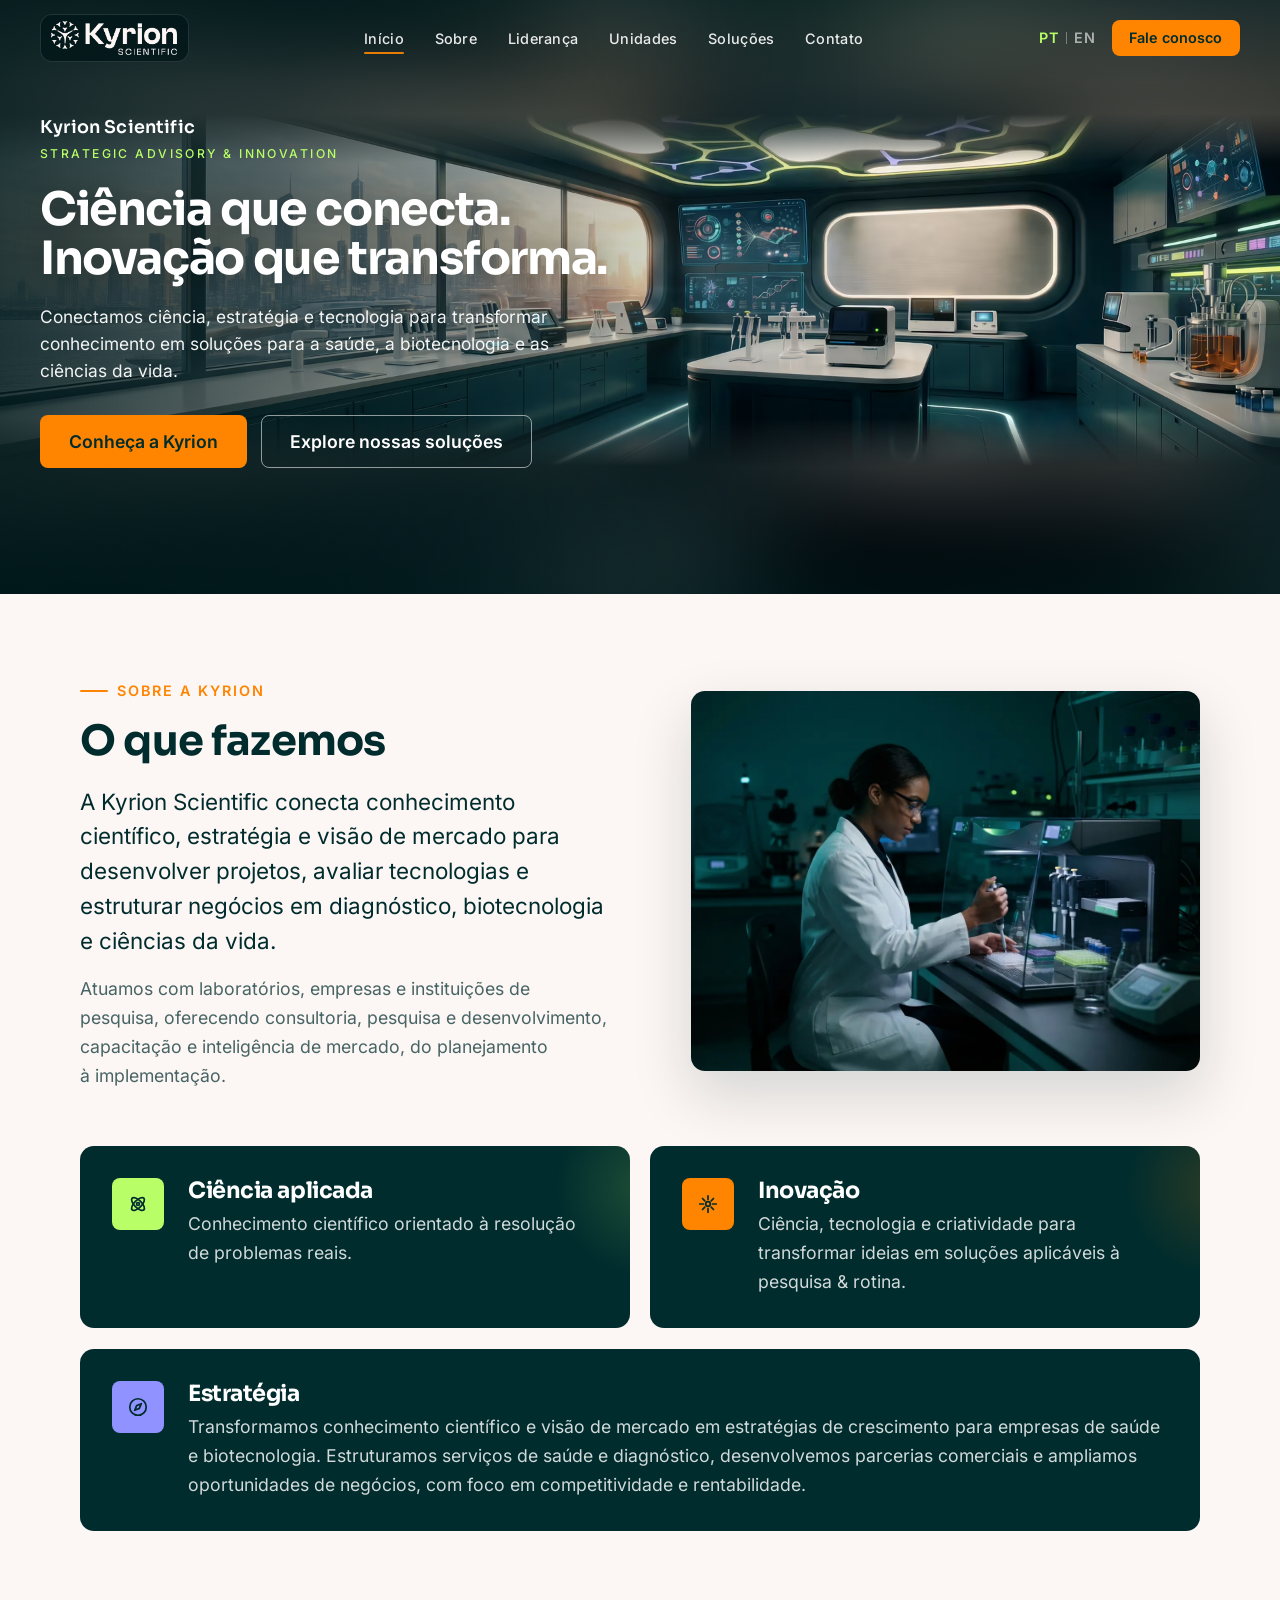
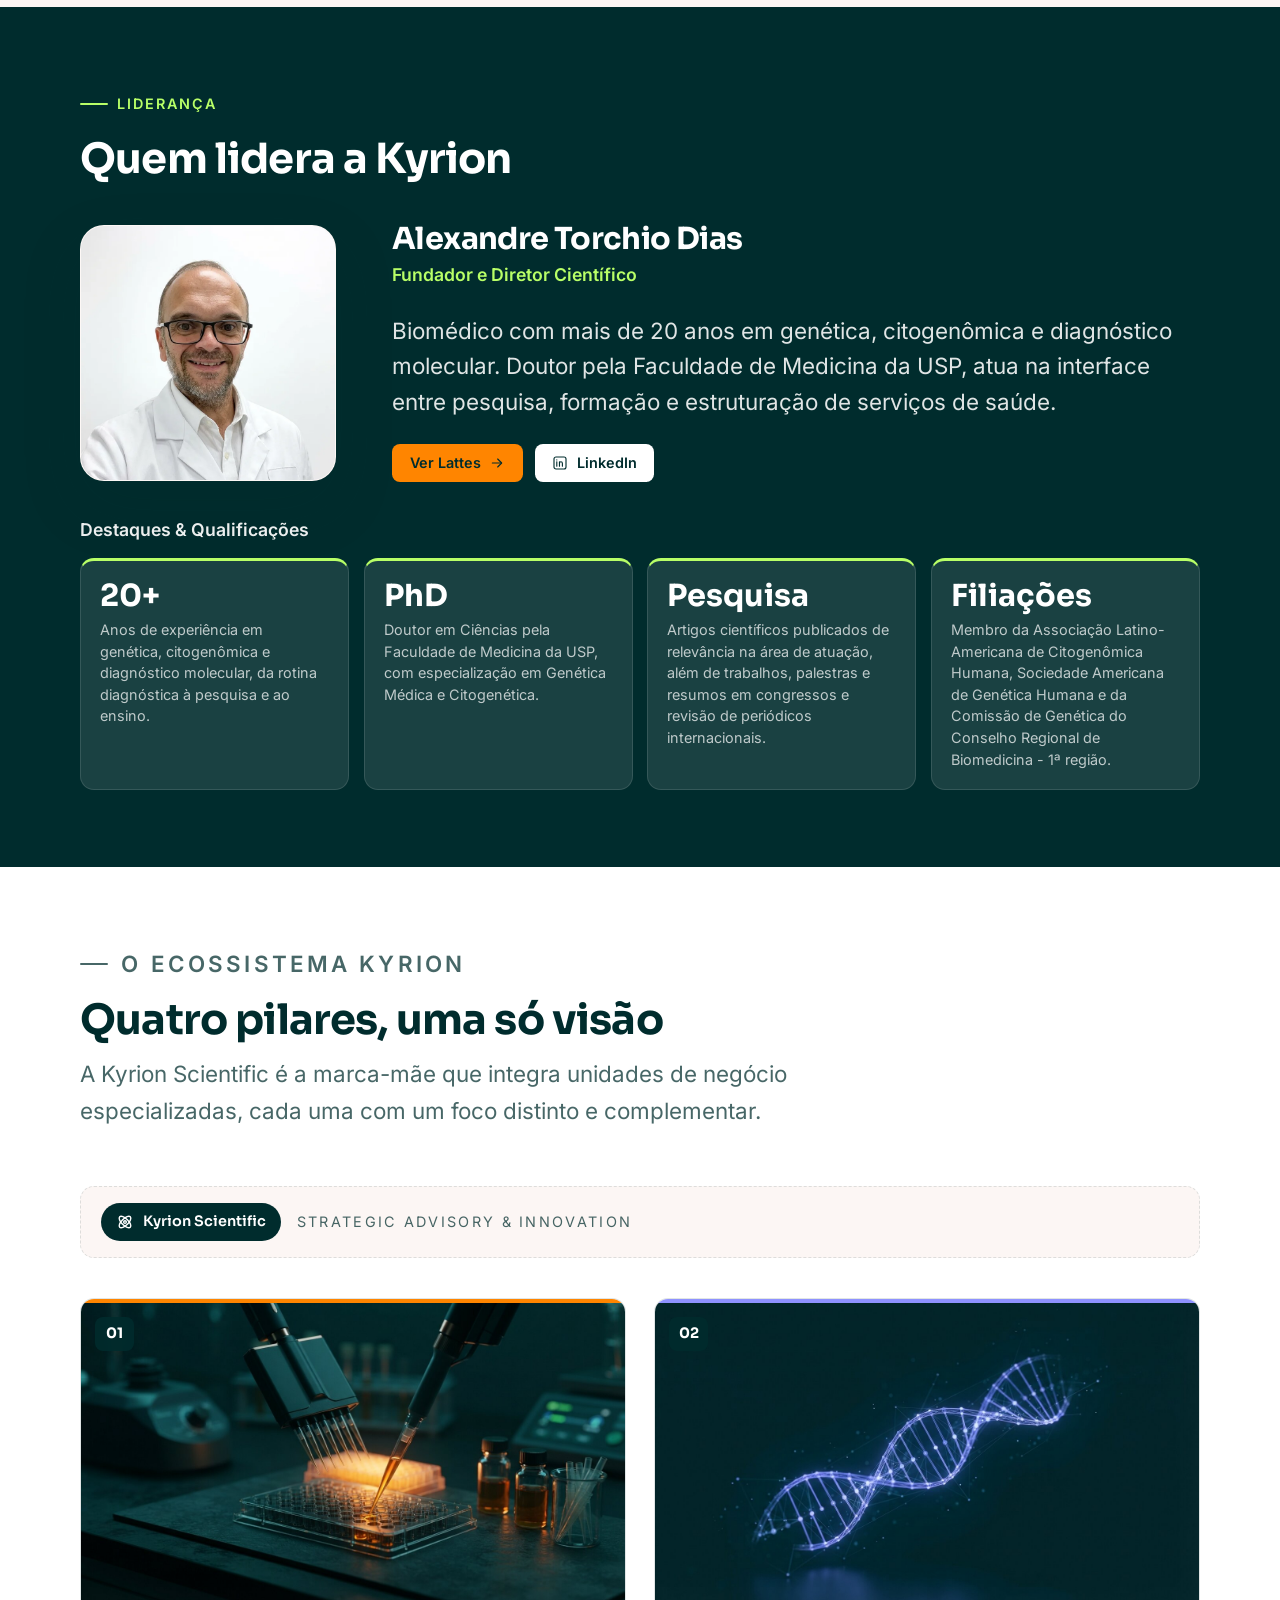
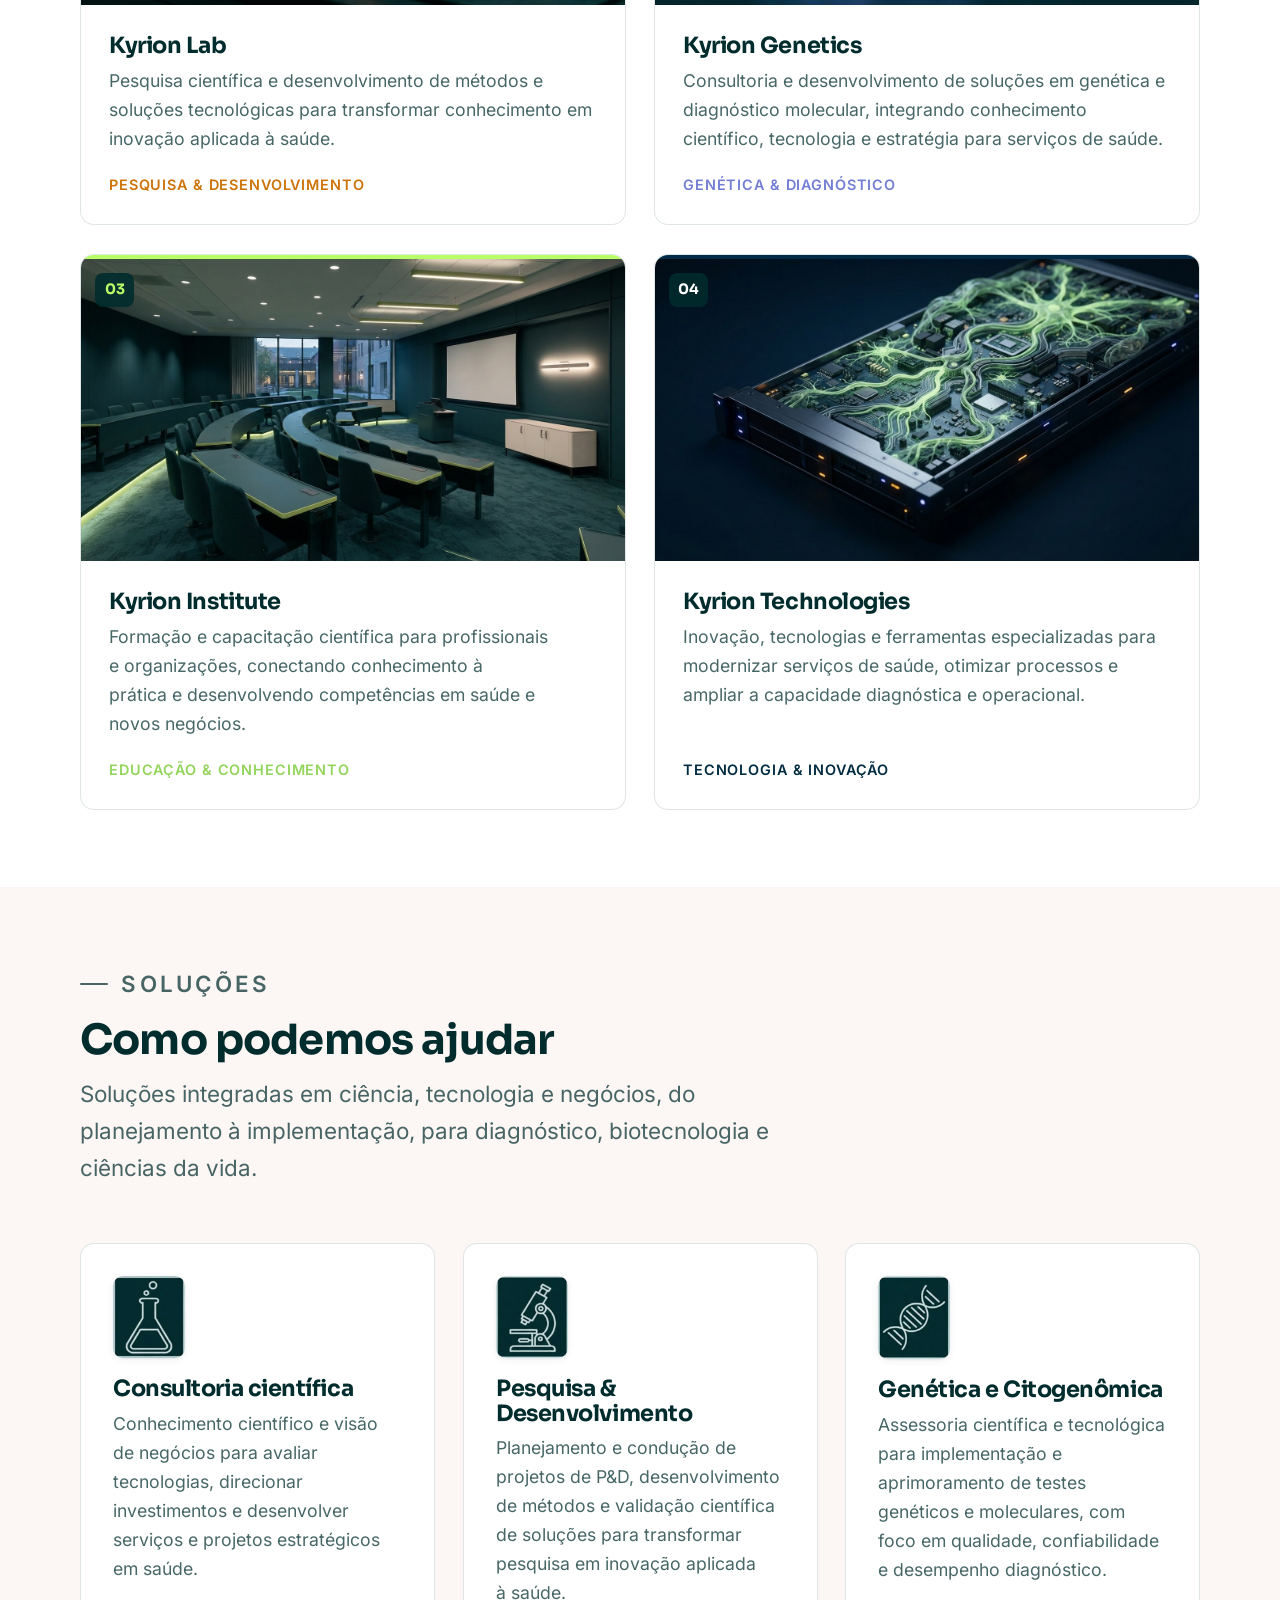
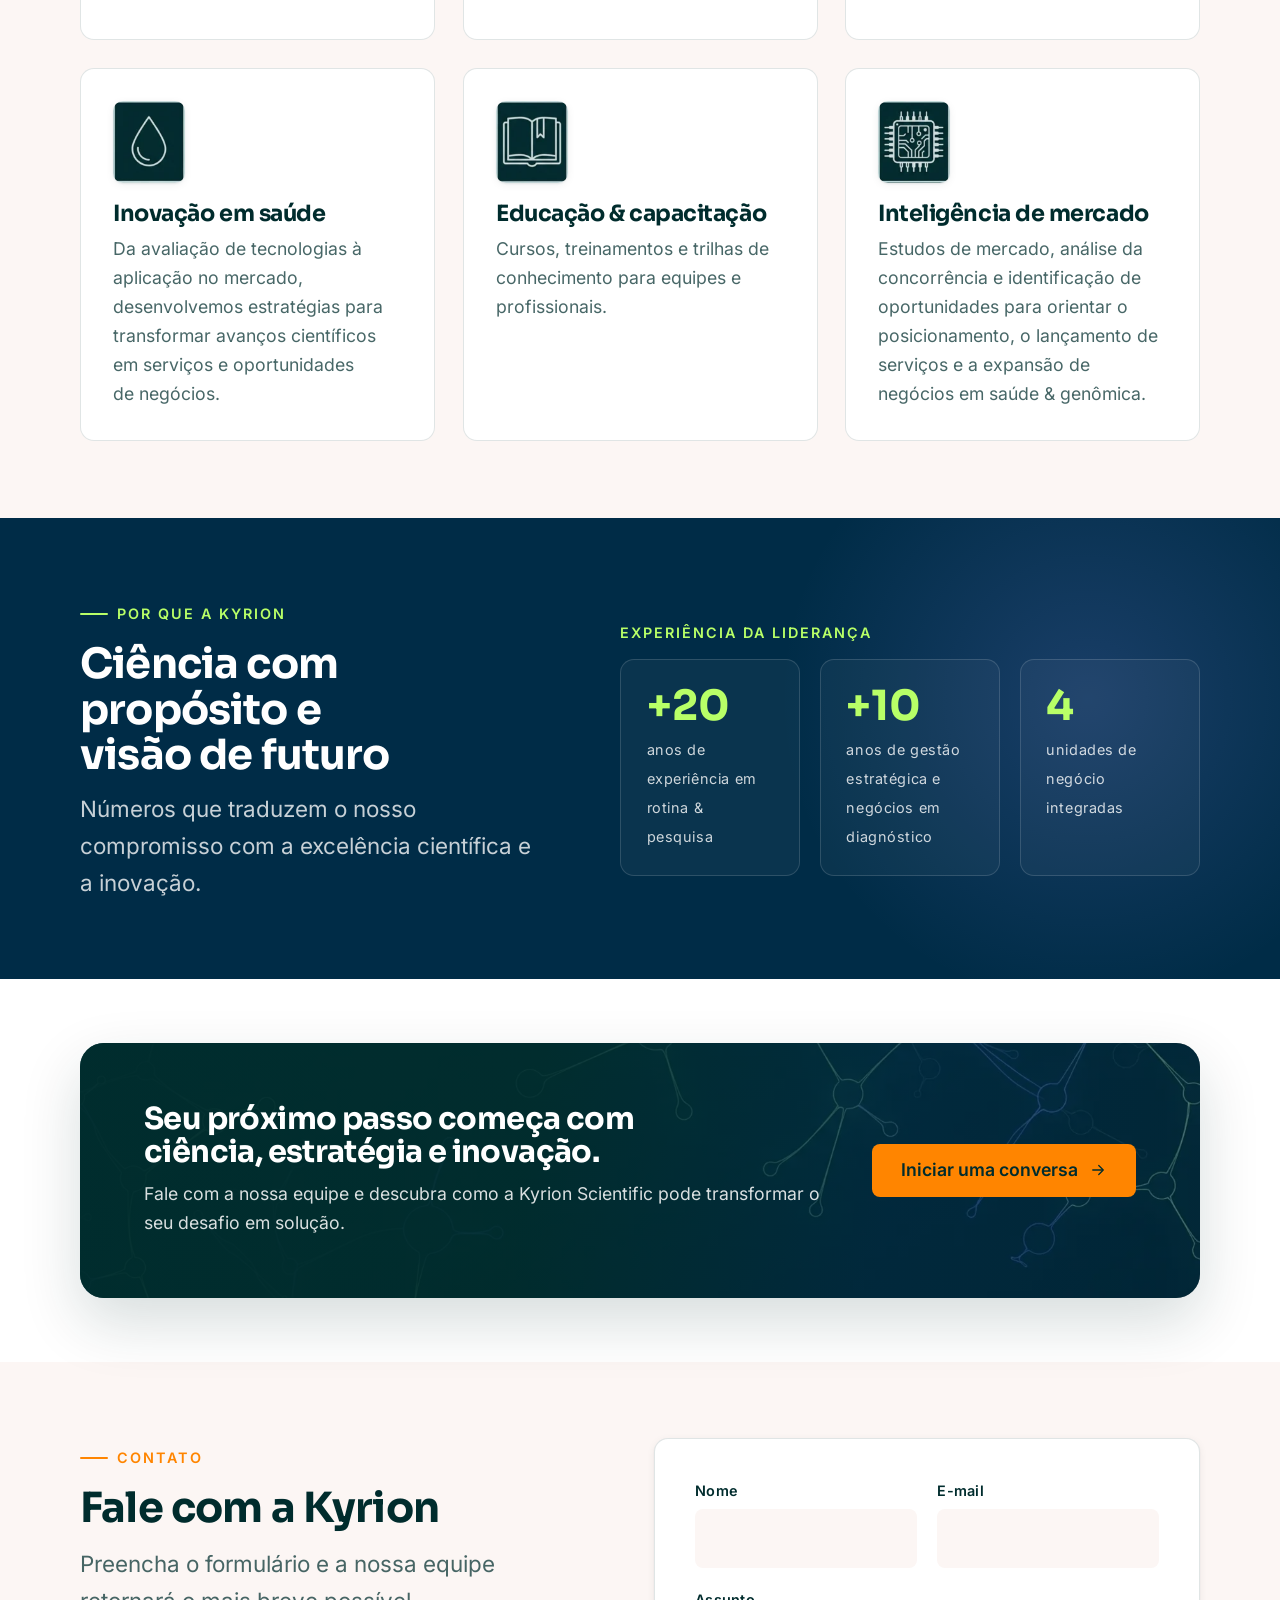
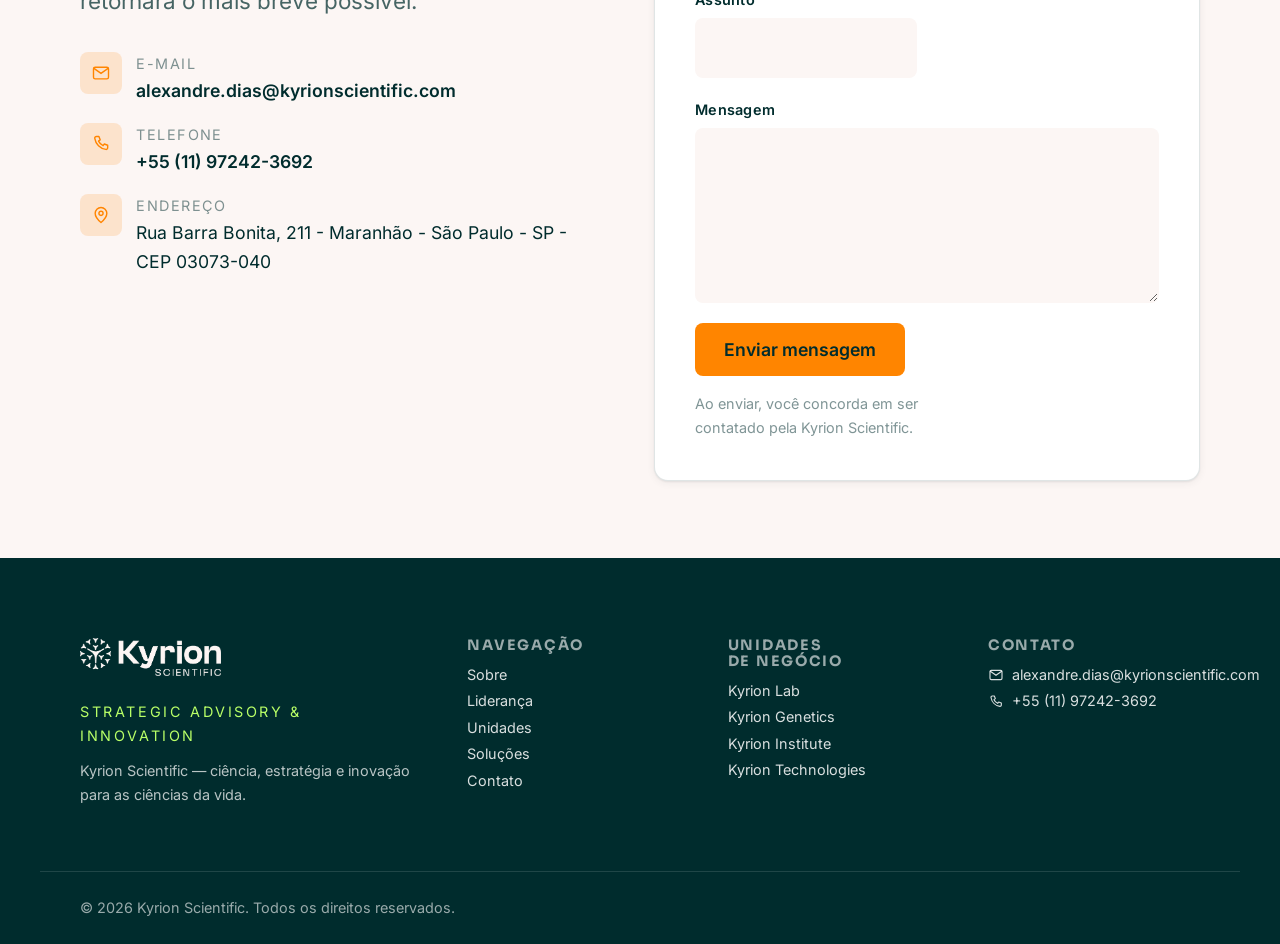
==== commit 94a7a88e: "deploy: publica site compilado (2026-11-05 21:25)" ====
--- a/index.html
+++ b/index.html
@@ -1,4 +1,4 @@
 <!DOCTYPE html><html lang="pt-BR" class="no-js"> <head><meta charset="utf-8"><meta name="viewport" content="width=device-width, initial-scale=1"><title>Kyrion Scientific — Ciência que conecta. Inovação que transforma.</title><meta name="description" content="Conectamos conhecimento científico, estratégia e visão de mercado para desenvolver projetos, avaliar tecnologias e estruturar negócios em diagnóstico, biotecnologia e ciências da vida."><link rel="canonical" href="https://kyrionscientific.com/"><link rel="alternate" hreflang="pt-BR" href="https://kyrionscientific.com/"><link rel="alternate" hreflang="en" href="https://kyrionscientific.com/en/"><link rel="alternate" hreflang="x-default" href="https://kyrionscientific.com/"><link rel="icon" type="image/svg+xml" href="/favicon.svg"><link rel="apple-touch-icon" href="/favicon.svg"><meta name="theme-color" content="#002c2d"><meta property="og:type" content="website"><meta property="og:site_name" content="Kyrion Scientific"><meta property="og:title" content="Kyrion Scientific — Ciência que conecta. Inovação que transforma."><meta property="og:description" content="Conectamos conhecimento científico, estratégia e visão de mercado para desenvolver projetos, avaliar tecnologias e estruturar negócios em diagnóstico, biotecnologia e ciências da vida."><meta property="og:url" content="https://kyrionscientific.com/"><meta property="og:locale" content="pt_BR"><meta property="og:image" content="https://kyrionscientific.com/og-image.jpg"><meta name="twitter:card" content="summary_large_image"><meta name="twitter:title" content="Kyrion Scientific — Ciência que conecta. Inovação que transforma."><meta name="twitter:description" content="Conectamos conhecimento científico, estratégia e visão de mercado para desenvolver projetos, avaliar tecnologias e estruturar negócios em diagnóstico, biotecnologia e ciências da vida."><script type="application/ld+json">{"@context":"https://schema.org","@type":"Organization","name":"Kyrion Scientific","description":"Conectamos conhecimento científico, estratégia e visão de mercado para desenvolver projetos, avaliar tecnologias e estruturar negócios em diagnóstico, biotecnologia e ciências da vida.","url":"https://kyrionscientific.com/","slogan":"Ciência que conecta. Inovação que transforma."}</script><script>
       document.documentElement.classList.remove('no-js');
     </script><link rel="stylesheet" href="/_astro/index.DNgVwSNG.css"></head> <body> <a class="skip-link" href="#main">Ir para o conteúdo</a>  <header class="site-header" id="site-header" data-header data-astro-cid-3ef6ksr2> <div class="site-header__inner container container--wide" data-astro-cid-3ef6ksr2> <a href="/" class="brand site-header__brand" aria-label="Kyrion Scientific — home" style="--brand-h:34px;--brand-w:126px" data-astro-cid-uaf52tac> <img src="/_astro/logo-new.gGyAkgk_.webp" srcset="/_astro/logo-new.gGyAkgk_.webp 1x, /_astro/logo-new.DoVqcS7O.png 1x" alt="Kyrion Scientific" width="126" height="34" decoding="async" loading="eager" data-astro-cid-uaf52tac> </a>  <nav class="site-nav" id="site-nav" data-nav aria-label="Início" data-astro-cid-3ef6ksr2> <ul class="site-nav__list" data-astro-cid-3ef6ksr2> <li data-astro-cid-3ef6ksr2> <a class="site-nav__link" href="/#inicio" data-nav-link data-astro-cid-3ef6ksr2>Início</a> </li><li data-astro-cid-3ef6ksr2> <a class="site-nav__link" href="/#sobre" data-nav-link data-astro-cid-3ef6ksr2>Sobre</a> </li><li data-astro-cid-3ef6ksr2> <a class="site-nav__link" href="/#lideranca" data-nav-link data-astro-cid-3ef6ksr2>Liderança</a> </li><li data-astro-cid-3ef6ksr2> <a class="site-nav__link" href="/#grupos" data-nav-link data-astro-cid-3ef6ksr2>Unidades</a> </li><li data-astro-cid-3ef6ksr2> <a class="site-nav__link" href="/#solucoes" data-nav-link data-astro-cid-3ef6ksr2>Soluções</a> </li><li data-astro-cid-3ef6ksr2> <a class="site-nav__link" href="/#contato" data-nav-link data-astro-cid-3ef6ksr2>Contato</a> </li> </ul> </nav> <div class="site-header__actions" data-astro-cid-3ef6ksr2> <div class="lang" role="group" aria-label="Idioma" data-astro-cid-3ef6ksr2> <a class="lang__opt is-active" href="/" aria-current="true" hreflang="pt" data-astro-cid-3ef6ksr2>PT</a> <span class="lang__sep" aria-hidden="true" data-astro-cid-3ef6ksr2></span> <a class="lang__opt" href="/en/" hreflang="en" data-astro-cid-3ef6ksr2>EN</a> </div> <a class="btn btn--primary btn--sm site-header__cta" href="/#contato" data-astro-cid-3ef6ksr2> Fale conosco </a> <button class="site-header__toggle" type="button" data-menu-toggle aria-expanded="false" aria-controls="site-nav" aria-label="Abrir menu" data-astro-cid-3ef6ksr2> <span class="site-header__toggle-open" data-astro-cid-3ef6ksr2><svg class="icon" width="24" height="24" viewBox="0 0 24 24" fill="none" stroke="currentColor" stroke-width="1.7" stroke-linecap="round" stroke-linejoin="round" aria-hidden="true" focusable="false" data-astro-cid-4ckhetd2>             <path d="M4 7h16M4 12h16M4 17h16" data-astro-cid-4ckhetd2></path>       </svg> </span> <span class="site-header__toggle-close" data-astro-cid-3ef6ksr2><svg class="icon" width="24" height="24" viewBox="0 0 24 24" fill="none" stroke="currentColor" stroke-width="1.7" stroke-linecap="round" stroke-linejoin="round" aria-hidden="true" focusable="false" data-astro-cid-4ckhetd2>              <path d="M6 6l12 12M18 6 6 18" data-astro-cid-4ckhetd2></path>      </svg> </span> </button> </div> </div> </header> <div class="site-header__scrim" data-menu-scrim hidden data-astro-cid-3ef6ksr2></div>  <main id="main"> <section class="hero" id="inicio" aria-labelledby="hero-title" data-astro-cid-bbe6dxrz> <div class="hero__card" data-astro-cid-bbe6dxrz> <!-- Blurred copy of the same plate, so the padding blends seamlessly
-         with the sharp, uncropped image. --> <div class="hero__backdrop" aria-hidden="true" data-astro-cid-bbe6dxrz> <img src="/_astro/hero-bg.C8MBA4jN.webp" alt="" loading="eager" decoding="async" data-astro-cid-bbe6dxrz> </div> <picture class="hero__photo" data-astro-cid-bbe6dxrz> <source srcset="/_astro/hero-bg.D-Uu-HRz.avif 1920w" type="image/avif" data-astro-cid-bbe6dxrz> <source srcset="/_astro/hero-bg.C8MBA4jN.webp 1920w" type="image/webp" data-astro-cid-bbe6dxrz> <img src="/_astro/hero-bg.DYgstmwq.jpg" srcset="/_astro/hero-bg.DYgstmwq.jpg 1920w, /_astro/hero-bg@2x.C8WDKdjT.jpg 2560w" sizes="100vw" width="1920" height="528" alt="" fetchpriority="high" decoding="async" aria-hidden="true" data-astro-cid-bbe6dxrz> </picture> <div class="hero__overlay" aria-hidden="true" data-astro-cid-bbe6dxrz></div> <div class="hero__inner" data-astro-cid-bbe6dxrz> <div class="hero__content-wrapper" data-astro-cid-bbe6dxrz> <div class="hero__content" data-astro-cid-bbe6dxrz> <p class="hero__eyebrow" data-astro-cid-bbe6dxrz> <span class="hero__brand" data-astro-cid-bbe6dxrz>Kyrion Scientific</span> <span class="hero__sub" data-astro-cid-bbe6dxrz>Strategic Advisory &amp; Innovation</span> </p> <h1 class="hero__title" id="hero-title" data-reveal data-astro-cid-bbe6dxrz> <span data-astro-cid-bbe6dxrz>Ciência que conecta.</span> <span data-astro-cid-bbe6dxrz>Inovação que transforma.</span> </h1> <p class="hero__lead" data-reveal style="--reveal-delay:90ms" data-astro-cid-bbe6dxrz>Conectamos ciência, estratégia e tecnologia para transformar conhecimento em soluções para a saúde, a biotecnologia e as ciências da vida.</p> <div class="hero__actions" data-reveal style="--reveal-delay:180ms" data-astro-cid-bbe6dxrz> <a class="btn btn--primary" href="/#sobre" data-astro-cid-bbe6dxrz> Conheça a Kyrion </a> <a class="btn btn--ghost" href="/#solucoes" data-astro-cid-bbe6dxrz> Explore nossas soluções </a> </div> </div> </div> </div> </div> </section>  <section class="section section--surface about" id="sobre" aria-labelledby="about-title" data-astro-cid-v2cbyr3p> <div class="container" data-astro-cid-v2cbyr3p> <div class="about__grid" data-astro-cid-v2cbyr3p> <div class="about__intro" data-reveal data-astro-cid-v2cbyr3p> <p class="kicker" data-astro-cid-v2cbyr3p>Sobre a Kyrion</p> <h2 id="about-title" data-astro-cid-v2cbyr3p>O que fazemos</h2> <p class="about__lead" data-astro-cid-v2cbyr3p>A Kyrion Scientific conecta conhecimento científico, estratégia e visão de mercado para desenvolver projetos, avaliar tecnologias e estruturar negócios em diagnóstico, biotecnologia e ciências da vida.</p> <p class="about__body" data-astro-cid-v2cbyr3p>Atuamos com laboratórios, empresas e instituições de pesquisa, oferecendo consultoria, pesquisa e desenvolvimento, capacitação e inteligência de mercado, do planejamento à implementação.</p> </div> <figure class="about__media" data-reveal style="--reveal-delay:100ms" data-astro-cid-v2cbyr3p> <picture data-astro-cid-v2cbyr3p> <source srcset="/_astro/about-lab.DQNUo1HB.webp" type="image/webp" data-astro-cid-v2cbyr3p> <img src="/_astro/about-lab.DrcKUUM2.jpg" alt="Cientista trabalhando em laboratório de biotecnologia" width="1200" height="896" loading="lazy" decoding="async" data-astro-cid-v2cbyr3p> </picture> <figcaption class="visually-hidden" data-astro-cid-v2cbyr3p>O que fazemos</figcaption> </figure> </div> <ul class="about__values" data-astro-cid-v2cbyr3p> <li class="about__card" data-reveal style="--reveal-delay:0ms" data-astro-cid-v2cbyr3p> <span class="about__chip" data-astro-cid-v2cbyr3p> <svg class="icon" width="22" height="22" viewBox="0 0 24 24" fill="none" stroke="currentColor" stroke-width="1.9" stroke-linecap="round" stroke-linejoin="round" aria-hidden="true" focusable="false" data-astro-cid-4ckhetd2>        <circle cx="12" cy="12" r="1.6" data-astro-cid-4ckhetd2></circle> <ellipse cx="12" cy="12" rx="9" ry="4" transform="rotate(45 12 12)" data-astro-cid-4ckhetd2></ellipse> <ellipse cx="12" cy="12" rx="9" ry="4" transform="rotate(-45 12 12)" data-astro-cid-4ckhetd2></ellipse>              </svg>  </span> <div class="about__card-body" data-astro-cid-v2cbyr3p> <h3 data-astro-cid-v2cbyr3p>Ciência aplicada</h3> <p data-astro-cid-v2cbyr3p>Conhecimento científico orientado à resolução de problemas reais.</p> </div> </li><li class="about__card" data-reveal style="--reveal-delay:90ms" data-astro-cid-v2cbyr3p> <span class="about__chip" data-astro-cid-v2cbyr3p> <svg class="icon" width="22" height="22" viewBox="0 0 24 24" fill="none" stroke="currentColor" stroke-width="1.9" stroke-linecap="round" stroke-linejoin="round" aria-hidden="true" focusable="false" data-astro-cid-4ckhetd2>         <path d="M12 3v4M12 17v4M3 12h4M17 12h4M6 6l2.5 2.5M15.5 15.5 18 18M18 6l-2.5 2.5M8.5 15.5 6 18" data-astro-cid-4ckhetd2></path> <circle cx="12" cy="12" r="2.5" data-astro-cid-4ckhetd2></circle>             </svg>  </span> <div class="about__card-body" data-astro-cid-v2cbyr3p> <h3 data-astro-cid-v2cbyr3p>Inovação</h3> <p data-astro-cid-v2cbyr3p>Ciência, tecnologia e criatividade para transformar ideias em soluções aplicáveis à pesquisa &amp; rotina.</p> </div> </li><li class="about__card" data-reveal style="--reveal-delay:180ms" data-astro-cid-v2cbyr3p> <span class="about__chip" data-astro-cid-v2cbyr3p> <svg class="icon" width="22" height="22" viewBox="0 0 24 24" fill="none" stroke="currentColor" stroke-width="1.9" stroke-linecap="round" stroke-linejoin="round" aria-hidden="true" focusable="false" data-astro-cid-4ckhetd2>  <circle cx="12" cy="12" r="9" data-astro-cid-4ckhetd2></circle> <path d="m15.6 8.4-2.1 5.1-5.1 2.1 2.1-5.1z" data-astro-cid-4ckhetd2></path>                    </svg>  </span> <div class="about__card-body" data-astro-cid-v2cbyr3p> <h3 data-astro-cid-v2cbyr3p>Estratégia</h3> <p data-astro-cid-v2cbyr3p>Transformamos conhecimento científico e visão de mercado em estratégias de crescimento para empresas de saúde e biotecnologia. Estruturamos serviços de saúde e diagnóstico, desenvolvemos parcerias comerciais e ampliamos oportunidades de negócios, com foco em competitividade e rentabilidade.</p> </div> </li> </ul> </div> </section>  <section class="section section--dark leadership" id="lideranca" aria-labelledby="leadership-title" data-astro-cid-u57r3c23> <div class="container" data-astro-cid-u57r3c23> <!-- isolated section header --> <header class="leadership__head" data-reveal data-astro-cid-u57r3c23> <p class="kicker" data-astro-cid-u57r3c23>Liderança</p> <h2 id="leadership-title" data-astro-cid-u57r3c23>Quem lidera a Kyrion</h2> </header> <!-- framed portrait left · identity + bio + CTA right --> <div class="leadership__profile" data-astro-cid-u57r3c23> <figure class="leadership__frame" data-reveal data-astro-cid-u57r3c23> <picture data-astro-cid-u57r3c23> <source srcset="/_astro/leader-portrait.DpwzIskO.webp" type="image/webp" data-astro-cid-u57r3c23> <img src="/_astro/leader-portrait.t9rbVho0.jpg" alt="Retrato de Alexandre Torchio Dias, fundador da Kyrion Scientific" width="800" height="923" loading="lazy" decoding="async" data-astro-cid-u57r3c23> </picture> </figure> <div class="leadership__content" data-reveal style="--reveal-delay:100ms" data-astro-cid-u57r3c23> <div class="leadership__identity" data-astro-cid-u57r3c23> <h3 data-astro-cid-u57r3c23>Alexandre Torchio Dias</h3> <p class="leadership__role" data-astro-cid-u57r3c23>Fundador e Diretor Científico</p> </div> <p class="leadership__bio" data-astro-cid-u57r3c23>Biomédico com mais de 20 anos em genética, citogenômica e diagnóstico molecular. Doutor pela Faculdade de Medicina da USP, atua na interface entre pesquisa, formação e estruturação de serviços de saúde.</p> <div class="leadership__links" data-astro-cid-u57r3c23> <a class="btn btn--primary btn--sm" href="http://lattes.cnpq.br/3293784131021507" target="_blank" rel="noopener noreferrer" data-astro-cid-u57r3c23> Ver Lattes <svg class="icon" width="16" height="16" viewBox="0 0 24 24" fill="none" stroke="currentColor" stroke-width="1.7" stroke-linecap="round" stroke-linejoin="round" aria-hidden="true" focusable="false" data-astro-cid-4ckhetd2>             <path d="M5 12h13" data-astro-cid-4ckhetd2></path> <path d="m13 6 6 6-6 6" data-astro-cid-4ckhetd2></path>         </svg>  </a> <a class="btn btn--light btn--sm" href="https://www.linkedin.com/in/alexandre-torchio-dias-54872938/" target="_blank" rel="noopener noreferrer" data-astro-cid-u57r3c23> <svg class="icon" width="16" height="16" viewBox="0 0 24 24" fill="none" stroke="currentColor" stroke-width="1.7" stroke-linecap="round" stroke-linejoin="round" aria-hidden="true" focusable="false" data-astro-cid-4ckhetd2>                    <rect x="3" y="3" width="18" height="18" rx="3" data-astro-cid-4ckhetd2></rect> <path d="M7.2 10.2v6.6" data-astro-cid-4ckhetd2></path> <path d="M7.2 7.4v.02" data-astro-cid-4ckhetd2></path> <path d="M11.2 16.8v-6.6M11.2 12.6c0-1.4.8-2.4 2.2-2.4s2.2 1 2.2 2.4v4.2" data-astro-cid-4ckhetd2></path>  </svg>  LinkedIn </a> </div> </div> </div> <!-- full-width metrics band --> <div class="leadership__band" data-reveal style="--reveal-delay:160ms" data-astro-cid-u57r3c23> <p class="leadership__band-label" data-astro-cid-u57r3c23>Destaques &amp; Qualificações</p> <ul class="leadership__metrics" data-astro-cid-u57r3c23> <li class="leadership__metric" data-astro-cid-u57r3c23> <span class="leadership__metric-value" data-astro-cid-u57r3c23>20+</span> <span class="leadership__metric-label" data-astro-cid-u57r3c23>Anos de experiência em genética, citogenômica e diagnóstico molecular, da rotina diagnóstica à pesquisa e ao ensino.</span> </li><li class="leadership__metric" data-astro-cid-u57r3c23> <span class="leadership__metric-value" data-astro-cid-u57r3c23>PhD</span> <span class="leadership__metric-label" data-astro-cid-u57r3c23>Doutor em Ciências pela Faculdade de Medicina da USP, com especialização em Genética Médica e Citogenética.</span> </li><li class="leadership__metric" data-astro-cid-u57r3c23> <span class="leadership__metric-value" data-astro-cid-u57r3c23>Pesquisa</span> <span class="leadership__metric-label" data-astro-cid-u57r3c23>Artigos científicos publicados de relevância na área de atuação, além de trabalhos, palestras e resumos em congressos e revisão de periódicos internacionais.</span> </li><li class="leadership__metric" data-astro-cid-u57r3c23> <span class="leadership__metric-value" data-astro-cid-u57r3c23>Filiações</span> <span class="leadership__metric-label" data-astro-cid-u57r3c23>Membro da Associação Latino-Americana de Citogenômica Humana, Sociedade Americana de Genética Humana e da Comissão Regional de Genética 1.</span> </li> </ul> </div> </div> </section>  <section class="section ecosystem" id="grupos" aria-labelledby="ecosystem-title" data-astro-cid-yqvkyiml> <div class="container" data-astro-cid-yqvkyiml> <div class="section-head" data-reveal data-astro-cid-yqvkyiml> <p class="kicker" data-astro-cid-yqvkyiml>O ecossistema Kyrion</p> <h2 id="ecosystem-title" data-astro-cid-yqvkyiml>Quatro pilares, uma só visão</h2> <p data-astro-cid-yqvkyiml>A Kyrion Scientific é a marca-mãe que integra unidades de negócio especializadas, cada uma com um foco distinto e complementar.</p> </div> <div class="ecosystem__parent" data-reveal data-astro-cid-yqvkyiml> <span class="ecosystem__badge" data-astro-cid-yqvkyiml> <svg class="icon" width="20" height="20" viewBox="0 0 24 24" fill="none" stroke="currentColor" stroke-width="1.7" stroke-linecap="round" stroke-linejoin="round" aria-hidden="true" focusable="false" data-astro-cid-4ckhetd2>        <circle cx="12" cy="12" r="1.6" data-astro-cid-4ckhetd2></circle> <ellipse cx="12" cy="12" rx="9" ry="4" transform="rotate(45 12 12)" data-astro-cid-4ckhetd2></ellipse> <ellipse cx="12" cy="12" rx="9" ry="4" transform="rotate(-45 12 12)" data-astro-cid-4ckhetd2></ellipse>              </svg>  Kyrion Scientific </span> <p class="ecosystem__parent-text" data-astro-cid-yqvkyiml>Strategic Advisory &amp; Innovation</p> </div> <ul class="ecosystem__grid" data-astro-cid-yqvkyiml> <li class="ecosystem__item" data-accent="orange" data-reveal style="--reveal-delay:0ms" data-astro-cid-yqvkyiml> <article class="card ecosystem__card" data-astro-cid-yqvkyiml> <figure class="ecosystem__media" aria-hidden="true" data-astro-cid-yqvkyiml> <img src="/_astro/pillar-lab.C-nQlmTT.jpg" alt="" width="1376" height="768" loading="lazy" decoding="async" data-astro-cid-yqvkyiml> <span class="ecosystem__num" aria-hidden="true" data-astro-cid-yqvkyiml>01</span> </figure> <div class="ecosystem__body" data-astro-cid-yqvkyiml> <h3 data-astro-cid-yqvkyiml>Kyrion Lab</h3> <p data-astro-cid-yqvkyiml>Pesquisa científica e desenvolvimento de métodos e soluções tecnológicas para transformar conhecimento em inovação aplicada à saúde.</p> <span class="ecosystem__tag" data-astro-cid-yqvkyiml>Pesquisa &amp; Desenvolvimento</span> </div> </article> </li><li class="ecosystem__item" data-accent="periwinkle" data-reveal style="--reveal-delay:80ms" data-astro-cid-yqvkyiml> <article class="card ecosystem__card" data-astro-cid-yqvkyiml> <figure class="ecosystem__media" aria-hidden="true" data-astro-cid-yqvkyiml> <img src="/_astro/pillar-genetics.BRFj-R60.jpg" alt="" width="1376" height="768" loading="lazy" decoding="async" data-astro-cid-yqvkyiml> <span class="ecosystem__num" aria-hidden="true" data-astro-cid-yqvkyiml>02</span> </figure> <div class="ecosystem__body" data-astro-cid-yqvkyiml> <h3 data-astro-cid-yqvkyiml>Kyrion Genetics</h3> <p data-astro-cid-yqvkyiml>Consultoria e desenvolvimento de soluções em genética e diagnóstico molecular, integrando conhecimento científico, tecnologia e estratégia para serviços de saúde.</p> <span class="ecosystem__tag" data-astro-cid-yqvkyiml>Genética &amp; Diagnóstico</span> </div> </article> </li><li class="ecosystem__item" data-accent="lime" data-reveal style="--reveal-delay:160ms" data-astro-cid-yqvkyiml> <article class="card ecosystem__card" data-astro-cid-yqvkyiml> <figure class="ecosystem__media" aria-hidden="true" data-astro-cid-yqvkyiml> <img src="/_astro/pillar-institute.BL2FJ0N2.jpg" alt="" width="1376" height="768" loading="lazy" decoding="async" data-astro-cid-yqvkyiml> <span class="ecosystem__num" aria-hidden="true" data-astro-cid-yqvkyiml>03</span> </figure> <div class="ecosystem__body" data-astro-cid-yqvkyiml> <h3 data-astro-cid-yqvkyiml>Kyrion Institute</h3> <p data-astro-cid-yqvkyiml>Formação e capacitação científica para profissionais e organizações, conectando conhecimento à prática e desenvolvendo competências em saúde e novos negócios.</p> <span class="ecosystem__tag" data-astro-cid-yqvkyiml>Educação &amp; Conhecimento</span> </div> </article> </li><li class="ecosystem__item" data-accent="navy" data-reveal style="--reveal-delay:240ms" data-astro-cid-yqvkyiml> <article class="card ecosystem__card" data-astro-cid-yqvkyiml> <figure class="ecosystem__media" aria-hidden="true" data-astro-cid-yqvkyiml> <img src="/_astro/pillar-technologies.C7Kxhx0w.jpg" alt="" width="1376" height="768" loading="lazy" decoding="async" data-astro-cid-yqvkyiml> <span class="ecosystem__num" aria-hidden="true" data-astro-cid-yqvkyiml>04</span> </figure> <div class="ecosystem__body" data-astro-cid-yqvkyiml> <h3 data-astro-cid-yqvkyiml>Kyrion Technologies</h3> <p data-astro-cid-yqvkyiml>Inovação, tecnologias e ferramentas especializadas para modernizar serviços de saúde, otimizar processos e ampliar a capacidade diagnóstica e operacional.</p> <span class="ecosystem__tag" data-astro-cid-yqvkyiml>Tecnologia &amp; Inovação</span> </div> </article> </li> </ul> </div> </section>  <section class="section section--surface solutions" id="solucoes" aria-labelledby="solutions-title" data-astro-cid-vj7y5fzp> <div class="container" data-astro-cid-vj7y5fzp> <div class="section-head" data-reveal data-astro-cid-vj7y5fzp> <p class="kicker" data-astro-cid-vj7y5fzp>Soluções</p> <h2 id="solutions-title" data-astro-cid-vj7y5fzp>Como podemos ajudar</h2> <p data-astro-cid-vj7y5fzp>Soluções integradas em ciência, tecnologia e negócios, do planejamento à implementação, para diagnóstico, biotecnologia e ciências da vida.</p> </div> <ul class="grid grid--3 solutions__grid" data-astro-cid-vj7y5fzp> <li data-accent="orange" data-reveal style="--reveal-delay:0ms" data-astro-cid-vj7y5fzp> <article class="card solutions__card" data-astro-cid-vj7y5fzp> <img class="solutions__tile" src="/_astro/consultoria.Cqw3ckSS.webp" alt="" width="128" height="144" loading="lazy" decoding="async" aria-hidden="true" data-astro-cid-vj7y5fzp> <h3 data-astro-cid-vj7y5fzp>Consultoria científica</h3> <p data-astro-cid-vj7y5fzp>Conhecimento científico e visão de negócios para avaliar tecnologias, direcionar investimentos e desenvolver serviços e projetos estratégicos em saúde.</p> </article> </li><li data-accent="periwinkle" data-reveal style="--reveal-delay:70ms" data-astro-cid-vj7y5fzp> <article class="card solutions__card" data-astro-cid-vj7y5fzp> <img class="solutions__tile" src="/_astro/pesquisa.BmiKWcl9.webp" alt="" width="128" height="144" loading="lazy" decoding="async" aria-hidden="true" data-astro-cid-vj7y5fzp> <h3 data-astro-cid-vj7y5fzp>Pesquisa &amp; Desenvolvimento</h3> <p data-astro-cid-vj7y5fzp>Planejamento e condução de projetos de P&amp;D, desenvolvimento de métodos e validação científica de soluções para transformar pesquisa em inovação aplicada à saúde.</p> </article> </li><li data-accent="lime" data-reveal style="--reveal-delay:140ms" data-astro-cid-vj7y5fzp> <article class="card solutions__card" data-astro-cid-vj7y5fzp> <img class="solutions__tile" src="/_astro/diagnostico.CxVU6_EM.webp" alt="" width="128" height="144" loading="lazy" decoding="async" aria-hidden="true" data-astro-cid-vj7y5fzp> <h3 data-astro-cid-vj7y5fzp>Genética e Citogenômica</h3> <p data-astro-cid-vj7y5fzp>Assessoria científica e tecnológica para implementação e aprimoramento de testes genéticos e moleculares, com foco em qualidade, confiabilidade e desempenho diagnóstico.</p> </article> </li><li data-accent="navy" data-reveal style="--reveal-delay:210ms" data-astro-cid-vj7y5fzp> <article class="card solutions__card" data-astro-cid-vj7y5fzp> <img class="solutions__tile" src="/_astro/biotech.B4dVZGqE.webp" alt="" width="128" height="144" loading="lazy" decoding="async" aria-hidden="true" data-astro-cid-vj7y5fzp> <h3 data-astro-cid-vj7y5fzp>Inovação em saúde</h3> <p data-astro-cid-vj7y5fzp>Da avaliação de tecnologias à aplicação no mercado, desenvolvemos estratégias para transformar avanços científicos em serviços e oportunidades de negócios.</p> </article> </li><li data-accent="orange" data-reveal style="--reveal-delay:280ms" data-astro-cid-vj7y5fzp> <article class="card solutions__card" data-astro-cid-vj7y5fzp> <img class="solutions__tile" src="/_astro/educacao.DjyEGRSN.webp" alt="" width="128" height="144" loading="lazy" decoding="async" aria-hidden="true" data-astro-cid-vj7y5fzp> <h3 data-astro-cid-vj7y5fzp>Educação &amp; capacitação</h3> <p data-astro-cid-vj7y5fzp>Cursos, treinamentos e trilhas de conhecimento para equipes e profissionais.</p> </article> </li><li data-accent="periwinkle" data-reveal style="--reveal-delay:350ms" data-astro-cid-vj7y5fzp> <article class="card solutions__card" data-astro-cid-vj7y5fzp> <img class="solutions__tile" src="/_astro/tecnologia.T-dvYS2X.webp" alt="" width="128" height="144" loading="lazy" decoding="async" aria-hidden="true" data-astro-cid-vj7y5fzp> <h3 data-astro-cid-vj7y5fzp>Inteligência de mercado</h3> <p data-astro-cid-vj7y5fzp>Estudos de mercado, análise da concorrência e identificação de oportunidades para orientar o posicionamento, o lançamento de serviços e a expansão de negócios em saúde &amp; genômica.</p> </article> </li> </ul> </div> </section>  <section class="section--navy stats" aria-labelledby="stats-title" data-astro-cid-bhxv2qxz> <div class="container stats__inner" data-astro-cid-bhxv2qxz> <div class="stats__head" data-reveal data-astro-cid-bhxv2qxz> <p class="kicker" data-astro-cid-bhxv2qxz>Por que a Kyrion</p> <h2 id="stats-title" data-astro-cid-bhxv2qxz>Ciência com propósito e visão de futuro</h2> <p class="stats__sub" data-astro-cid-bhxv2qxz>Números que traduzem o nosso compromisso com a excelência científica e a inovação.</p> </div> <div class="stats__groups" data-astro-cid-bhxv2qxz> <div class="stats__group" data-reveal style="--reveal-delay:0ms" data-astro-cid-bhxv2qxz> <p class="stats__group-label" data-astro-cid-bhxv2qxz>Experiência da liderança</p> <ul class="stats__list" data-astro-cid-bhxv2qxz> <li class="stats__item" data-astro-cid-bhxv2qxz> <span class="stats__value" data-count-to="+20" data-astro-cid-bhxv2qxz>+20</span> <span class="stats__label" data-astro-cid-bhxv2qxz>anos de experiência em rotina &amp; pesquisa</span> </li><li class="stats__item" data-astro-cid-bhxv2qxz> <span class="stats__value" data-count-to="+10" data-astro-cid-bhxv2qxz>+10</span> <span class="stats__label" data-astro-cid-bhxv2qxz>anos de gestão estratégica e negócios em diagnóstico</span> </li><li class="stats__item" data-astro-cid-bhxv2qxz> <span class="stats__value" data-count-to="4" data-astro-cid-bhxv2qxz>4</span> <span class="stats__label" data-astro-cid-bhxv2qxz>unidades de negócio integradas</span> </li> </ul> </div> </div> </div> </section>  <section class="cta" aria-labelledby="cta-title" data-astro-cid-kokrr3jq> <div class="container" data-astro-cid-kokrr3jq> <div class="cta__panel" data-reveal data-astro-cid-kokrr3jq> <picture class="cta__bg" aria-hidden="true" data-astro-cid-kokrr3jq> <source srcset="/_astro/cta-band.CKwu-W7B.webp" type="image/webp" data-astro-cid-kokrr3jq> <img src="/_astro/cta-band.BWLTZXnr.jpg" alt="" loading="lazy" decoding="async" data-astro-cid-kokrr3jq> </picture> <div class="cta__scrim" aria-hidden="true" data-astro-cid-kokrr3jq></div> <div class="cta__body" data-astro-cid-kokrr3jq> <h2 id="cta-title" data-astro-cid-kokrr3jq>Seu próximo passo começa com ciência, estratégia e inovação.</h2> <p data-astro-cid-kokrr3jq>Fale com a nossa equipe e descubra como a Kyrion Scientific pode transformar o seu desafio em solução.</p> </div> <a class="btn btn--primary cta__btn" href="/#contato" data-astro-cid-kokrr3jq> Iniciar uma conversa <svg class="icon" width="18" height="18" viewBox="0 0 24 24" fill="none" stroke="currentColor" stroke-width="1.7" stroke-linecap="round" stroke-linejoin="round" aria-hidden="true" focusable="false" data-astro-cid-4ckhetd2>             <path d="M5 12h13" data-astro-cid-4ckhetd2></path> <path d="m13 6 6 6-6 6" data-astro-cid-4ckhetd2></path>         </svg>  </a> </div> </div> </section>  <section class="section section--surface contact" id="contato" aria-labelledby="contact-title" data-astro-cid-xmivup5a> <div class="container contact__grid" data-astro-cid-xmivup5a> <div class="contact__intro" data-reveal data-astro-cid-xmivup5a> <p class="kicker" data-astro-cid-xmivup5a>Contato</p> <h2 id="contact-title" data-astro-cid-xmivup5a>Fale com a Kyrion</h2> <p class="contact__text" data-astro-cid-xmivup5a>Preencha o formulário e a nossa equipe retornará o mais breve possível.</p> <ul class="contact__list" data-astro-cid-xmivup5a> <li data-astro-cid-xmivup5a> <span class="contact__ico" data-astro-cid-xmivup5a><svg class="icon" width="20" height="20" viewBox="0 0 24 24" fill="none" stroke="currentColor" stroke-width="1.7" stroke-linecap="round" stroke-linejoin="round" aria-hidden="true" focusable="false" data-astro-cid-4ckhetd2>          <rect x="3" y="5" width="18" height="14" rx="2" data-astro-cid-4ckhetd2></rect> <path d="m3.5 6.5 8.5 6 8.5-6" data-astro-cid-4ckhetd2></path>            </svg> </span> <span data-astro-cid-xmivup5a> <span class="contact__label" data-astro-cid-xmivup5a>E-mail</span> <a href="mailto:alexandre.dias@kyrionscientific.com" data-astro-cid-xmivup5a>alexandre.dias@kyrionscientific.com</a> </span> </li> <li data-astro-cid-xmivup5a> <span class="contact__ico" data-astro-cid-xmivup5a><svg class="icon" width="20" height="20" viewBox="0 0 24 24" fill="none" stroke="currentColor" stroke-width="1.7" stroke-linecap="round" stroke-linejoin="round" aria-hidden="true" focusable="false" data-astro-cid-4ckhetd2>          <path d="M6.5 3h3l1.5 4-2 1.5a12 12 0 0 0 5.5 5.5L16 12l4 1.5v3a2 2 0 0 1-2.2 2A16 16 0 0 1 4.5 5.2 2 2 0 0 1 6.5 3z" data-astro-cid-4ckhetd2></path>          </svg> </span> <span data-astro-cid-xmivup5a> <span class="contact__label" data-astro-cid-xmivup5a>Telefone</span> <a href="tel:+5511972423692" data-astro-cid-xmivup5a>+55 (11) 97242-3692</a> </span> </li> <li data-astro-cid-xmivup5a> <span class="contact__ico" data-astro-cid-xmivup5a><svg class="icon" width="20" height="20" viewBox="0 0 24 24" fill="none" stroke="currentColor" stroke-width="1.7" stroke-linecap="round" stroke-linejoin="round" aria-hidden="true" focusable="false" data-astro-cid-4ckhetd2>            <path d="M12 21s7-5.6 7-11a7 7 0 1 0-14 0c0 5.4 7 11 7 11z" data-astro-cid-4ckhetd2></path> <circle cx="12" cy="10" r="2.5" data-astro-cid-4ckhetd2></circle>          </svg> </span> <span data-astro-cid-xmivup5a> <span class="contact__label" data-astro-cid-xmivup5a>Endereço</span> <span data-astro-cid-xmivup5a>Rua Barra Bonita, 211 - Maranhão - São Paulo - SP - CEP 03073-040</span> </span> </li> </ul> </div> <form id="contact-form" class="contact__form" data-reveal style="--reveal-delay:100ms" data-astro-cid-xmivup5a> <p class="form-status form-status--error" data-fs-error role="alert" data-astro-cid-xmivup5a>Não foi possível enviar. Tente novamente ou escreva para alexandre.dias@kyrionscientific.com.</p> <p class="form-status form-status--ok" data-fs-success role="status" data-astro-cid-xmivup5a>Mensagem enviada. Retornaremos em breve.</p> <div class="field" data-astro-cid-xmivup5a> <label for="cf-name" data-astro-cid-xmivup5a>Nome</label> <input id="cf-name" name="name" type="text" autocomplete="name" required data-fs-field data-astro-cid-xmivup5a> <span class="field__error" data-fs-error="name" data-astro-cid-xmivup5a></span> </div> <div class="field" data-astro-cid-xmivup5a> <label for="cf-email" data-astro-cid-xmivup5a>E-mail</label> <input id="cf-email" name="email" type="email" autocomplete="email" required data-fs-field data-astro-cid-xmivup5a> <span class="field__error" data-fs-error="email" data-astro-cid-xmivup5a></span> </div> <div class="field" data-astro-cid-xmivup5a> <label for="cf-subject" data-astro-cid-xmivup5a>Assunto</label> <input id="cf-subject" name="subject" type="text" data-fs-field data-astro-cid-xmivup5a> <span class="field__error" data-fs-error="subject" data-astro-cid-xmivup5a></span> </div> <div class="field field--full" data-astro-cid-xmivup5a> <label for="cf-message" data-astro-cid-xmivup5a>Mensagem</label> <textarea id="cf-message" name="message" rows="5" required data-fs-field data-astro-cid-xmivup5a></textarea> <span class="field__error" data-fs-error="message" data-astro-cid-xmivup5a></span> </div> <div class="contact__submit field--full" data-astro-cid-xmivup5a> <button class="btn btn--primary" type="submit" data-fs-submit-btn data-astro-cid-xmivup5a>Enviar mensagem</button> <p class="contact__form-note" data-astro-cid-xmivup5a>Ao enviar, você concorda em ser contatado pela Kyrion Scientific.</p> </div> </form> </div> </section>  </main> <footer class="footer section--dark" data-astro-cid-sz7xmlte> <div class="container footer__inner" data-astro-cid-sz7xmlte> <div class="footer__brand" data-astro-cid-sz7xmlte> <a href="/" class="brand" aria-label="Kyrion Scientific — home" style="--brand-h:38px;--brand-w:141px" data-astro-cid-uaf52tac> <img src="/_astro/logo-new.gGyAkgk_.webp" srcset="/_astro/logo-new.gGyAkgk_.webp 1x, /_astro/logo-new.DoVqcS7O.png 1x" alt="Kyrion Scientific" width="141" height="38" decoding="async" loading="eager" data-astro-cid-uaf52tac> </a>  <p class="footer__tagline" data-astro-cid-sz7xmlte>Strategic Advisory &amp; Innovation</p> <p class="footer__about" data-astro-cid-sz7xmlte>Kyrion Scientific — ciência, estratégia e inovação para as ciências da vida.</p> </div> <nav class="footer__col" aria-label="Navegação" data-astro-cid-sz7xmlte> <h3 data-astro-cid-sz7xmlte>Navegação</h3> <ul data-astro-cid-sz7xmlte> <li data-astro-cid-sz7xmlte><a href="/#sobre" data-astro-cid-sz7xmlte>Sobre</a></li><li data-astro-cid-sz7xmlte><a href="/#lideranca" data-astro-cid-sz7xmlte>Liderança</a></li><li data-astro-cid-sz7xmlte><a href="/#grupos" data-astro-cid-sz7xmlte>Unidades</a></li><li data-astro-cid-sz7xmlte><a href="/#solucoes" data-astro-cid-sz7xmlte>Soluções</a></li><li data-astro-cid-sz7xmlte><a href="/#contato" data-astro-cid-sz7xmlte>Contato</a></li> </ul> </nav> <div class="footer__col" data-astro-cid-sz7xmlte> <h3 data-astro-cid-sz7xmlte>Unidades de negócio</h3> <ul data-astro-cid-sz7xmlte> <li data-astro-cid-sz7xmlte><span data-astro-cid-sz7xmlte>Kyrion Lab</span></li><li data-astro-cid-sz7xmlte><span data-astro-cid-sz7xmlte>Kyrion Genetics</span></li><li data-astro-cid-sz7xmlte><span data-astro-cid-sz7xmlte>Kyrion Institute</span></li><li data-astro-cid-sz7xmlte><span data-astro-cid-sz7xmlte>Kyrion Technologies</span></li> </ul> </div> <div class="footer__col" data-astro-cid-sz7xmlte> <h3 data-astro-cid-sz7xmlte>Contato</h3> <ul data-astro-cid-sz7xmlte> <li data-astro-cid-sz7xmlte> <a href="mailto:alexandre.dias@kyrionscientific.com" data-astro-cid-sz7xmlte> <svg class="icon" width="16" height="16" viewBox="0 0 24 24" fill="none" stroke="currentColor" stroke-width="1.7" stroke-linecap="round" stroke-linejoin="round" aria-hidden="true" focusable="false" data-astro-cid-4ckhetd2>          <rect x="3" y="5" width="18" height="14" rx="2" data-astro-cid-4ckhetd2></rect> <path d="m3.5 6.5 8.5 6 8.5-6" data-astro-cid-4ckhetd2></path>            </svg>  alexandre.dias@kyrionscientific.com </a> </li> <li data-astro-cid-sz7xmlte> <a href="tel:+5511972423692" data-astro-cid-sz7xmlte> <svg class="icon" width="16" height="16" viewBox="0 0 24 24" fill="none" stroke="currentColor" stroke-width="1.7" stroke-linecap="round" stroke-linejoin="round" aria-hidden="true" focusable="false" data-astro-cid-4ckhetd2>          <path d="M6.5 3h3l1.5 4-2 1.5a12 12 0 0 0 5.5 5.5L16 12l4 1.5v3a2 2 0 0 1-2.2 2A16 16 0 0 1 4.5 5.2 2 2 0 0 1 6.5 3z" data-astro-cid-4ckhetd2></path>          </svg>  +55 (11) 97242-3692 </a> </li> </ul> </div> </div> <div class="container footer__bottom" data-astro-cid-sz7xmlte> <p data-astro-cid-sz7xmlte>© 2026 Kyrion Scientific. Todos os direitos reservados.</p> </div> </footer>   <script type="module" src="/_astro/BaseLayout.astro_astro_type_script_index_0_lang.CA_h6Epi.js"></script> </body> </html>+         with the sharp, uncropped image. --> <div class="hero__backdrop" aria-hidden="true" data-astro-cid-bbe6dxrz> <img src="/_astro/hero-bg.C8MBA4jN.webp" alt="" loading="eager" decoding="async" data-astro-cid-bbe6dxrz> </div> <picture class="hero__photo" data-astro-cid-bbe6dxrz> <source srcset="/_astro/hero-bg.D-Uu-HRz.avif 1920w" type="image/avif" data-astro-cid-bbe6dxrz> <source srcset="/_astro/hero-bg.C8MBA4jN.webp 1920w" type="image/webp" data-astro-cid-bbe6dxrz> <img src="/_astro/hero-bg.DYgstmwq.jpg" srcset="/_astro/hero-bg.DYgstmwq.jpg 1920w, /_astro/hero-bg@2x.C8WDKdjT.jpg 2560w" sizes="100vw" width="1920" height="528" alt="" fetchpriority="high" decoding="async" aria-hidden="true" data-astro-cid-bbe6dxrz> </picture> <div class="hero__overlay" aria-hidden="true" data-astro-cid-bbe6dxrz></div> <div class="hero__inner" data-astro-cid-bbe6dxrz> <div class="hero__content-wrapper" data-astro-cid-bbe6dxrz> <div class="hero__content" data-astro-cid-bbe6dxrz> <p class="hero__eyebrow" data-astro-cid-bbe6dxrz> <span class="hero__brand" data-astro-cid-bbe6dxrz>Kyrion Scientific</span> <span class="hero__sub" data-astro-cid-bbe6dxrz>Strategic Advisory &amp; Innovation</span> </p> <h1 class="hero__title" id="hero-title" data-reveal data-astro-cid-bbe6dxrz> <span data-astro-cid-bbe6dxrz>Ciência que conecta.</span> <span data-astro-cid-bbe6dxrz>Inovação que transforma.</span> </h1> <p class="hero__lead" data-reveal style="--reveal-delay:90ms" data-astro-cid-bbe6dxrz>Conectamos ciência, estratégia e tecnologia para transformar conhecimento em soluções para a saúde, a biotecnologia e as ciências da vida.</p> <div class="hero__actions" data-reveal style="--reveal-delay:180ms" data-astro-cid-bbe6dxrz> <a class="btn btn--primary" href="/#sobre" data-astro-cid-bbe6dxrz> Conheça a Kyrion </a> <a class="btn btn--ghost" href="/#solucoes" data-astro-cid-bbe6dxrz> Explore nossas soluções </a> </div> </div> </div> </div> </div> </section>  <section class="section section--surface about" id="sobre" aria-labelledby="about-title" data-astro-cid-v2cbyr3p> <div class="container" data-astro-cid-v2cbyr3p> <div class="about__grid" data-astro-cid-v2cbyr3p> <div class="about__intro" data-reveal data-astro-cid-v2cbyr3p> <p class="kicker" data-astro-cid-v2cbyr3p>Sobre a Kyrion</p> <h2 id="about-title" data-astro-cid-v2cbyr3p>O que fazemos</h2> <p class="about__lead" data-astro-cid-v2cbyr3p>A Kyrion Scientific conecta conhecimento científico, estratégia e visão de mercado para desenvolver projetos, avaliar tecnologias e estruturar negócios em diagnóstico, biotecnologia e ciências da vida.</p> <p class="about__body" data-astro-cid-v2cbyr3p>Atuamos com laboratórios, empresas e instituições de pesquisa, oferecendo consultoria, pesquisa e desenvolvimento, capacitação e inteligência de mercado, do planejamento à implementação.</p> </div> <figure class="about__media" data-reveal style="--reveal-delay:100ms" data-astro-cid-v2cbyr3p> <picture data-astro-cid-v2cbyr3p> <source srcset="/_astro/about-lab.DQNUo1HB.webp" type="image/webp" data-astro-cid-v2cbyr3p> <img src="/_astro/about-lab.DrcKUUM2.jpg" alt="Cientista trabalhando em laboratório de biotecnologia" width="1200" height="896" loading="lazy" decoding="async" data-astro-cid-v2cbyr3p> </picture> <figcaption class="visually-hidden" data-astro-cid-v2cbyr3p>O que fazemos</figcaption> </figure> </div> <ul class="about__values" data-astro-cid-v2cbyr3p> <li class="about__card" data-reveal style="--reveal-delay:0ms" data-astro-cid-v2cbyr3p> <span class="about__chip" data-astro-cid-v2cbyr3p> <svg class="icon" width="22" height="22" viewBox="0 0 24 24" fill="none" stroke="currentColor" stroke-width="1.9" stroke-linecap="round" stroke-linejoin="round" aria-hidden="true" focusable="false" data-astro-cid-4ckhetd2>        <circle cx="12" cy="12" r="1.6" data-astro-cid-4ckhetd2></circle> <ellipse cx="12" cy="12" rx="9" ry="4" transform="rotate(45 12 12)" data-astro-cid-4ckhetd2></ellipse> <ellipse cx="12" cy="12" rx="9" ry="4" transform="rotate(-45 12 12)" data-astro-cid-4ckhetd2></ellipse>              </svg>  </span> <div class="about__card-body" data-astro-cid-v2cbyr3p> <h3 data-astro-cid-v2cbyr3p>Ciência aplicada</h3> <p data-astro-cid-v2cbyr3p>Conhecimento científico orientado à resolução de problemas reais.</p> </div> </li><li class="about__card" data-reveal style="--reveal-delay:90ms" data-astro-cid-v2cbyr3p> <span class="about__chip" data-astro-cid-v2cbyr3p> <svg class="icon" width="22" height="22" viewBox="0 0 24 24" fill="none" stroke="currentColor" stroke-width="1.9" stroke-linecap="round" stroke-linejoin="round" aria-hidden="true" focusable="false" data-astro-cid-4ckhetd2>         <path d="M12 3v4M12 17v4M3 12h4M17 12h4M6 6l2.5 2.5M15.5 15.5 18 18M18 6l-2.5 2.5M8.5 15.5 6 18" data-astro-cid-4ckhetd2></path> <circle cx="12" cy="12" r="2.5" data-astro-cid-4ckhetd2></circle>             </svg>  </span> <div class="about__card-body" data-astro-cid-v2cbyr3p> <h3 data-astro-cid-v2cbyr3p>Inovação</h3> <p data-astro-cid-v2cbyr3p>Ciência, tecnologia e criatividade para transformar ideias em soluções aplicáveis à pesquisa &amp; rotina.</p> </div> </li><li class="about__card" data-reveal style="--reveal-delay:180ms" data-astro-cid-v2cbyr3p> <span class="about__chip" data-astro-cid-v2cbyr3p> <svg class="icon" width="22" height="22" viewBox="0 0 24 24" fill="none" stroke="currentColor" stroke-width="1.9" stroke-linecap="round" stroke-linejoin="round" aria-hidden="true" focusable="false" data-astro-cid-4ckhetd2>  <circle cx="12" cy="12" r="9" data-astro-cid-4ckhetd2></circle> <path d="m15.6 8.4-2.1 5.1-5.1 2.1 2.1-5.1z" data-astro-cid-4ckhetd2></path>                    </svg>  </span> <div class="about__card-body" data-astro-cid-v2cbyr3p> <h3 data-astro-cid-v2cbyr3p>Estratégia</h3> <p data-astro-cid-v2cbyr3p>Transformamos conhecimento científico e visão de mercado em estratégias de crescimento para empresas de saúde e biotecnologia. Estruturamos serviços de saúde e diagnóstico, desenvolvemos parcerias comerciais e ampliamos oportunidades de negócios, com foco em competitividade e rentabilidade.</p> </div> </li> </ul> </div> </section>  <section class="section section--dark leadership" id="lideranca" aria-labelledby="leadership-title" data-astro-cid-u57r3c23> <div class="container" data-astro-cid-u57r3c23> <!-- isolated section header --> <header class="leadership__head" data-reveal data-astro-cid-u57r3c23> <p class="kicker" data-astro-cid-u57r3c23>Liderança</p> <h2 id="leadership-title" data-astro-cid-u57r3c23>Quem lidera a Kyrion</h2> </header> <!-- framed portrait left · identity + bio + CTA right --> <div class="leadership__profile" data-astro-cid-u57r3c23> <figure class="leadership__frame" data-reveal data-astro-cid-u57r3c23> <picture data-astro-cid-u57r3c23> <source srcset="/_astro/leader-portrait.DpwzIskO.webp" type="image/webp" data-astro-cid-u57r3c23> <img src="/_astro/leader-portrait.t9rbVho0.jpg" alt="Retrato de Alexandre Torchio Dias, fundador da Kyrion Scientific" width="800" height="923" loading="lazy" decoding="async" data-astro-cid-u57r3c23> </picture> </figure> <div class="leadership__content" data-reveal style="--reveal-delay:100ms" data-astro-cid-u57r3c23> <div class="leadership__identity" data-astro-cid-u57r3c23> <h3 data-astro-cid-u57r3c23>Alexandre Torchio Dias</h3> <p class="leadership__role" data-astro-cid-u57r3c23>Fundador e Diretor Científico</p> </div> <p class="leadership__bio" data-astro-cid-u57r3c23>Biomédico com mais de 20 anos em genética, citogenômica e diagnóstico molecular. Doutor pela Faculdade de Medicina da USP, atua na interface entre pesquisa, formação e estruturação de serviços de saúde.</p> <div class="leadership__links" data-astro-cid-u57r3c23> <a class="btn btn--primary btn--sm" href="http://lattes.cnpq.br/3293784131021507" target="_blank" rel="noopener noreferrer" data-astro-cid-u57r3c23> Ver Lattes <svg class="icon" width="16" height="16" viewBox="0 0 24 24" fill="none" stroke="currentColor" stroke-width="1.7" stroke-linecap="round" stroke-linejoin="round" aria-hidden="true" focusable="false" data-astro-cid-4ckhetd2>             <path d="M5 12h13" data-astro-cid-4ckhetd2></path> <path d="m13 6 6 6-6 6" data-astro-cid-4ckhetd2></path>         </svg>  </a> <a class="btn btn--light btn--sm" href="https://www.linkedin.com/in/alexandre-torchio-dias-54872938/" target="_blank" rel="noopener noreferrer" data-astro-cid-u57r3c23> <svg class="icon" width="16" height="16" viewBox="0 0 24 24" fill="none" stroke="currentColor" stroke-width="1.7" stroke-linecap="round" stroke-linejoin="round" aria-hidden="true" focusable="false" data-astro-cid-4ckhetd2>                    <rect x="3" y="3" width="18" height="18" rx="3" data-astro-cid-4ckhetd2></rect> <path d="M7.2 10.2v6.6" data-astro-cid-4ckhetd2></path> <path d="M7.2 7.4v.02" data-astro-cid-4ckhetd2></path> <path d="M11.2 16.8v-6.6M11.2 12.6c0-1.4.8-2.4 2.2-2.4s2.2 1 2.2 2.4v4.2" data-astro-cid-4ckhetd2></path>  </svg>  LinkedIn </a> </div> </div> </div> <!-- full-width metrics band --> <div class="leadership__band" data-reveal style="--reveal-delay:160ms" data-astro-cid-u57r3c23> <p class="leadership__band-label" data-astro-cid-u57r3c23>Destaques &amp; Qualificações</p> <ul class="leadership__metrics" data-astro-cid-u57r3c23> <li class="leadership__metric" data-astro-cid-u57r3c23> <span class="leadership__metric-value" data-astro-cid-u57r3c23>20+</span> <span class="leadership__metric-label" data-astro-cid-u57r3c23>Anos de experiência em genética, citogenômica e diagnóstico molecular, da rotina diagnóstica à pesquisa e ao ensino.</span> </li><li class="leadership__metric" data-astro-cid-u57r3c23> <span class="leadership__metric-value" data-astro-cid-u57r3c23>PhD</span> <span class="leadership__metric-label" data-astro-cid-u57r3c23>Doutor em Ciências pela Faculdade de Medicina da USP, com especialização em Genética Médica e Citogenética.</span> </li><li class="leadership__metric" data-astro-cid-u57r3c23> <span class="leadership__metric-value" data-astro-cid-u57r3c23>Pesquisa</span> <span class="leadership__metric-label" data-astro-cid-u57r3c23>Artigos científicos publicados de relevância na área de atuação, além de trabalhos, palestras e resumos em congressos e revisão de periódicos internacionais.</span> </li><li class="leadership__metric" data-astro-cid-u57r3c23> <span class="leadership__metric-value" data-astro-cid-u57r3c23>Filiações</span> <span class="leadership__metric-label" data-astro-cid-u57r3c23>Membro da Associação Latino-Americana de Citogenômica Humana, Sociedade Americana de Genética Humana e da Comissão de Genética do Conselho Regional de Biomedicina - 1ª região.</span> </li> </ul> </div> </div> </section>  <section class="section ecosystem" id="grupos" aria-labelledby="ecosystem-title" data-astro-cid-yqvkyiml> <div class="container" data-astro-cid-yqvkyiml> <div class="section-head" data-reveal data-astro-cid-yqvkyiml> <p class="kicker" data-astro-cid-yqvkyiml>O ecossistema Kyrion</p> <h2 id="ecosystem-title" data-astro-cid-yqvkyiml>Quatro pilares, uma só visão</h2> <p data-astro-cid-yqvkyiml>A Kyrion Scientific é a marca-mãe que integra unidades de negócio especializadas, cada uma com um foco distinto e complementar.</p> </div> <div class="ecosystem__parent" data-reveal data-astro-cid-yqvkyiml> <span class="ecosystem__badge" data-astro-cid-yqvkyiml> <svg class="icon" width="20" height="20" viewBox="0 0 24 24" fill="none" stroke="currentColor" stroke-width="1.7" stroke-linecap="round" stroke-linejoin="round" aria-hidden="true" focusable="false" data-astro-cid-4ckhetd2>        <circle cx="12" cy="12" r="1.6" data-astro-cid-4ckhetd2></circle> <ellipse cx="12" cy="12" rx="9" ry="4" transform="rotate(45 12 12)" data-astro-cid-4ckhetd2></ellipse> <ellipse cx="12" cy="12" rx="9" ry="4" transform="rotate(-45 12 12)" data-astro-cid-4ckhetd2></ellipse>              </svg>  Kyrion Scientific </span> <p class="ecosystem__parent-text" data-astro-cid-yqvkyiml>Strategic Advisory &amp; Innovation</p> </div> <ul class="ecosystem__grid" data-astro-cid-yqvkyiml> <li class="ecosystem__item" data-accent="orange" data-reveal style="--reveal-delay:0ms" data-astro-cid-yqvkyiml> <article class="card ecosystem__card" data-astro-cid-yqvkyiml> <figure class="ecosystem__media" aria-hidden="true" data-astro-cid-yqvkyiml> <img src="/_astro/pillar-lab.C-nQlmTT.jpg" alt="" width="1376" height="768" loading="lazy" decoding="async" data-astro-cid-yqvkyiml> <span class="ecosystem__num" aria-hidden="true" data-astro-cid-yqvkyiml>01</span> </figure> <div class="ecosystem__body" data-astro-cid-yqvkyiml> <h3 data-astro-cid-yqvkyiml>Kyrion Lab</h3> <p data-astro-cid-yqvkyiml>Pesquisa científica e desenvolvimento de métodos e soluções tecnológicas para transformar conhecimento em inovação aplicada à saúde.</p> <span class="ecosystem__tag" data-astro-cid-yqvkyiml>Pesquisa &amp; Desenvolvimento</span> </div> </article> </li><li class="ecosystem__item" data-accent="periwinkle" data-reveal style="--reveal-delay:80ms" data-astro-cid-yqvkyiml> <article class="card ecosystem__card" data-astro-cid-yqvkyiml> <figure class="ecosystem__media" aria-hidden="true" data-astro-cid-yqvkyiml> <img src="/_astro/pillar-genetics.BRFj-R60.jpg" alt="" width="1376" height="768" loading="lazy" decoding="async" data-astro-cid-yqvkyiml> <span class="ecosystem__num" aria-hidden="true" data-astro-cid-yqvkyiml>02</span> </figure> <div class="ecosystem__body" data-astro-cid-yqvkyiml> <h3 data-astro-cid-yqvkyiml>Kyrion Genetics</h3> <p data-astro-cid-yqvkyiml>Consultoria e desenvolvimento de soluções em genética e diagnóstico molecular, integrando conhecimento científico, tecnologia e estratégia para serviços de saúde.</p> <span class="ecosystem__tag" data-astro-cid-yqvkyiml>Genética &amp; Diagnóstico</span> </div> </article> </li><li class="ecosystem__item" data-accent="lime" data-reveal style="--reveal-delay:160ms" data-astro-cid-yqvkyiml> <article class="card ecosystem__card" data-astro-cid-yqvkyiml> <figure class="ecosystem__media" aria-hidden="true" data-astro-cid-yqvkyiml> <img src="/_astro/pillar-institute.BL2FJ0N2.jpg" alt="" width="1376" height="768" loading="lazy" decoding="async" data-astro-cid-yqvkyiml> <span class="ecosystem__num" aria-hidden="true" data-astro-cid-yqvkyiml>03</span> </figure> <div class="ecosystem__body" data-astro-cid-yqvkyiml> <h3 data-astro-cid-yqvkyiml>Kyrion Institute</h3> <p data-astro-cid-yqvkyiml>Formação e capacitação científica para profissionais e organizações, conectando conhecimento à prática e desenvolvendo competências em saúde e novos negócios.</p> <span class="ecosystem__tag" data-astro-cid-yqvkyiml>Educação &amp; Conhecimento</span> </div> </article> </li><li class="ecosystem__item" data-accent="navy" data-reveal style="--reveal-delay:240ms" data-astro-cid-yqvkyiml> <article class="card ecosystem__card" data-astro-cid-yqvkyiml> <figure class="ecosystem__media" aria-hidden="true" data-astro-cid-yqvkyiml> <img src="/_astro/pillar-technologies.C7Kxhx0w.jpg" alt="" width="1376" height="768" loading="lazy" decoding="async" data-astro-cid-yqvkyiml> <span class="ecosystem__num" aria-hidden="true" data-astro-cid-yqvkyiml>04</span> </figure> <div class="ecosystem__body" data-astro-cid-yqvkyiml> <h3 data-astro-cid-yqvkyiml>Kyrion Technologies</h3> <p data-astro-cid-yqvkyiml>Inovação, tecnologias e ferramentas especializadas para modernizar serviços de saúde, otimizar processos e ampliar a capacidade diagnóstica e operacional.</p> <span class="ecosystem__tag" data-astro-cid-yqvkyiml>Tecnologia &amp; Inovação</span> </div> </article> </li> </ul> </div> </section>  <section class="section section--surface solutions" id="solucoes" aria-labelledby="solutions-title" data-astro-cid-vj7y5fzp> <div class="container" data-astro-cid-vj7y5fzp> <div class="section-head" data-reveal data-astro-cid-vj7y5fzp> <p class="kicker" data-astro-cid-vj7y5fzp>Soluções</p> <h2 id="solutions-title" data-astro-cid-vj7y5fzp>Como podemos ajudar</h2> <p data-astro-cid-vj7y5fzp>Soluções integradas em ciência, tecnologia e negócios, do planejamento à implementação, para diagnóstico, biotecnologia e ciências da vida.</p> </div> <ul class="grid grid--3 solutions__grid" data-astro-cid-vj7y5fzp> <li data-accent="orange" data-reveal style="--reveal-delay:0ms" data-astro-cid-vj7y5fzp> <article class="card solutions__card" data-astro-cid-vj7y5fzp> <img class="solutions__tile" src="/_astro/consultoria.Cqw3ckSS.webp" alt="" width="128" height="144" loading="lazy" decoding="async" aria-hidden="true" data-astro-cid-vj7y5fzp> <h3 data-astro-cid-vj7y5fzp>Consultoria científica</h3> <p data-astro-cid-vj7y5fzp>Conhecimento científico e visão de negócios para avaliar tecnologias, direcionar investimentos e desenvolver serviços e projetos estratégicos em saúde.</p> </article> </li><li data-accent="periwinkle" data-reveal style="--reveal-delay:70ms" data-astro-cid-vj7y5fzp> <article class="card solutions__card" data-astro-cid-vj7y5fzp> <img class="solutions__tile" src="/_astro/pesquisa.BmiKWcl9.webp" alt="" width="128" height="144" loading="lazy" decoding="async" aria-hidden="true" data-astro-cid-vj7y5fzp> <h3 data-astro-cid-vj7y5fzp>Pesquisa &amp; Desenvolvimento</h3> <p data-astro-cid-vj7y5fzp>Planejamento e condução de projetos de P&amp;D, desenvolvimento de métodos e validação científica de soluções para transformar pesquisa em inovação aplicada à saúde.</p> </article> </li><li data-accent="lime" data-reveal style="--reveal-delay:140ms" data-astro-cid-vj7y5fzp> <article class="card solutions__card" data-astro-cid-vj7y5fzp> <img class="solutions__tile" src="/_astro/diagnostico.CxVU6_EM.webp" alt="" width="128" height="144" loading="lazy" decoding="async" aria-hidden="true" data-astro-cid-vj7y5fzp> <h3 data-astro-cid-vj7y5fzp>Genética e Citogenômica</h3> <p data-astro-cid-vj7y5fzp>Assessoria científica e tecnológica para implementação e aprimoramento de testes genéticos e moleculares, com foco em qualidade, confiabilidade e desempenho diagnóstico.</p> </article> </li><li data-accent="navy" data-reveal style="--reveal-delay:210ms" data-astro-cid-vj7y5fzp> <article class="card solutions__card" data-astro-cid-vj7y5fzp> <img class="solutions__tile" src="/_astro/biotech.B4dVZGqE.webp" alt="" width="128" height="144" loading="lazy" decoding="async" aria-hidden="true" data-astro-cid-vj7y5fzp> <h3 data-astro-cid-vj7y5fzp>Inovação em saúde</h3> <p data-astro-cid-vj7y5fzp>Da avaliação de tecnologias à aplicação no mercado, desenvolvemos estratégias para transformar avanços científicos em serviços e oportunidades de negócios.</p> </article> </li><li data-accent="orange" data-reveal style="--reveal-delay:280ms" data-astro-cid-vj7y5fzp> <article class="card solutions__card" data-astro-cid-vj7y5fzp> <img class="solutions__tile" src="/_astro/educacao.DjyEGRSN.webp" alt="" width="128" height="144" loading="lazy" decoding="async" aria-hidden="true" data-astro-cid-vj7y5fzp> <h3 data-astro-cid-vj7y5fzp>Educação &amp; capacitação</h3> <p data-astro-cid-vj7y5fzp>Cursos, treinamentos e trilhas de conhecimento para equipes e profissionais.</p> </article> </li><li data-accent="periwinkle" data-reveal style="--reveal-delay:350ms" data-astro-cid-vj7y5fzp> <article class="card solutions__card" data-astro-cid-vj7y5fzp> <img class="solutions__tile" src="/_astro/tecnologia.T-dvYS2X.webp" alt="" width="128" height="144" loading="lazy" decoding="async" aria-hidden="true" data-astro-cid-vj7y5fzp> <h3 data-astro-cid-vj7y5fzp>Inteligência de mercado</h3> <p data-astro-cid-vj7y5fzp>Estudos de mercado, análise da concorrência e identificação de oportunidades para orientar o posicionamento, o lançamento de serviços e a expansão de negócios em saúde &amp; genômica.</p> </article> </li> </ul> </div> </section>  <section class="section--navy stats" aria-labelledby="stats-title" data-astro-cid-bhxv2qxz> <div class="container stats__inner" data-astro-cid-bhxv2qxz> <div class="stats__head" data-reveal data-astro-cid-bhxv2qxz> <p class="kicker" data-astro-cid-bhxv2qxz>Por que a Kyrion</p> <h2 id="stats-title" data-astro-cid-bhxv2qxz>Ciência com propósito e visão de futuro</h2> <p class="stats__sub" data-astro-cid-bhxv2qxz>Números que traduzem o nosso compromisso com a excelência científica e a inovação.</p> </div> <div class="stats__groups" data-astro-cid-bhxv2qxz> <div class="stats__group" data-reveal style="--reveal-delay:0ms" data-astro-cid-bhxv2qxz> <p class="stats__group-label" data-astro-cid-bhxv2qxz>Experiência da liderança</p> <ul class="stats__list" data-astro-cid-bhxv2qxz> <li class="stats__item" data-astro-cid-bhxv2qxz> <span class="stats__value" data-count-to="+20" data-astro-cid-bhxv2qxz>+20</span> <span class="stats__label" data-astro-cid-bhxv2qxz>anos de experiência em rotina &amp; pesquisa</span> </li><li class="stats__item" data-astro-cid-bhxv2qxz> <span class="stats__value" data-count-to="+10" data-astro-cid-bhxv2qxz>+10</span> <span class="stats__label" data-astro-cid-bhxv2qxz>anos de gestão estratégica e negócios em diagnóstico</span> </li><li class="stats__item" data-astro-cid-bhxv2qxz> <span class="stats__value" data-count-to="4" data-astro-cid-bhxv2qxz>4</span> <span class="stats__label" data-astro-cid-bhxv2qxz>unidades de negócio integradas</span> </li> </ul> </div> </div> </div> </section>  <section class="cta" aria-labelledby="cta-title" data-astro-cid-kokrr3jq> <div class="container" data-astro-cid-kokrr3jq> <div class="cta__panel" data-reveal data-astro-cid-kokrr3jq> <picture class="cta__bg" aria-hidden="true" data-astro-cid-kokrr3jq> <source srcset="/_astro/cta-band.CKwu-W7B.webp" type="image/webp" data-astro-cid-kokrr3jq> <img src="/_astro/cta-band.BWLTZXnr.jpg" alt="" loading="lazy" decoding="async" data-astro-cid-kokrr3jq> </picture> <div class="cta__scrim" aria-hidden="true" data-astro-cid-kokrr3jq></div> <div class="cta__body" data-astro-cid-kokrr3jq> <h2 id="cta-title" data-astro-cid-kokrr3jq>Seu próximo passo começa com ciência, estratégia e inovação.</h2> <p data-astro-cid-kokrr3jq>Fale com a nossa equipe e descubra como a Kyrion Scientific pode transformar o seu desafio em solução.</p> </div> <a class="btn btn--primary cta__btn" href="/#contato" data-astro-cid-kokrr3jq> Iniciar uma conversa <svg class="icon" width="18" height="18" viewBox="0 0 24 24" fill="none" stroke="currentColor" stroke-width="1.7" stroke-linecap="round" stroke-linejoin="round" aria-hidden="true" focusable="false" data-astro-cid-4ckhetd2>             <path d="M5 12h13" data-astro-cid-4ckhetd2></path> <path d="m13 6 6 6-6 6" data-astro-cid-4ckhetd2></path>         </svg>  </a> </div> </div> </section>  <section class="section section--surface contact" id="contato" aria-labelledby="contact-title" data-astro-cid-xmivup5a> <div class="container contact__grid" data-astro-cid-xmivup5a> <div class="contact__intro" data-reveal data-astro-cid-xmivup5a> <p class="kicker" data-astro-cid-xmivup5a>Contato</p> <h2 id="contact-title" data-astro-cid-xmivup5a>Fale com a Kyrion</h2> <p class="contact__text" data-astro-cid-xmivup5a>Preencha o formulário e a nossa equipe retornará o mais breve possível.</p> <ul class="contact__list" data-astro-cid-xmivup5a> <li data-astro-cid-xmivup5a> <span class="contact__ico" data-astro-cid-xmivup5a><svg class="icon" width="20" height="20" viewBox="0 0 24 24" fill="none" stroke="currentColor" stroke-width="1.7" stroke-linecap="round" stroke-linejoin="round" aria-hidden="true" focusable="false" data-astro-cid-4ckhetd2>          <rect x="3" y="5" width="18" height="14" rx="2" data-astro-cid-4ckhetd2></rect> <path d="m3.5 6.5 8.5 6 8.5-6" data-astro-cid-4ckhetd2></path>            </svg> </span> <span data-astro-cid-xmivup5a> <span class="contact__label" data-astro-cid-xmivup5a>E-mail</span> <a href="mailto:alexandre.dias@kyrionscientific.com" data-astro-cid-xmivup5a>alexandre.dias@kyrionscientific.com</a> </span> </li> <li data-astro-cid-xmivup5a> <span class="contact__ico" data-astro-cid-xmivup5a><svg class="icon" width="20" height="20" viewBox="0 0 24 24" fill="none" stroke="currentColor" stroke-width="1.7" stroke-linecap="round" stroke-linejoin="round" aria-hidden="true" focusable="false" data-astro-cid-4ckhetd2>          <path d="M6.5 3h3l1.5 4-2 1.5a12 12 0 0 0 5.5 5.5L16 12l4 1.5v3a2 2 0 0 1-2.2 2A16 16 0 0 1 4.5 5.2 2 2 0 0 1 6.5 3z" data-astro-cid-4ckhetd2></path>          </svg> </span> <span data-astro-cid-xmivup5a> <span class="contact__label" data-astro-cid-xmivup5a>Telefone</span> <a href="tel:+5511972423692" data-astro-cid-xmivup5a>+55 (11) 97242-3692</a> </span> </li> <li data-astro-cid-xmivup5a> <span class="contact__ico" data-astro-cid-xmivup5a><svg class="icon" width="20" height="20" viewBox="0 0 24 24" fill="none" stroke="currentColor" stroke-width="1.7" stroke-linecap="round" stroke-linejoin="round" aria-hidden="true" focusable="false" data-astro-cid-4ckhetd2>            <path d="M12 21s7-5.6 7-11a7 7 0 1 0-14 0c0 5.4 7 11 7 11z" data-astro-cid-4ckhetd2></path> <circle cx="12" cy="10" r="2.5" data-astro-cid-4ckhetd2></circle>          </svg> </span> <span data-astro-cid-xmivup5a> <span class="contact__label" data-astro-cid-xmivup5a>Endereço</span> <span data-astro-cid-xmivup5a>Rua Barra Bonita, 211 - Maranhão - São Paulo - SP - CEP 03073-040</span> </span> </li> </ul> </div> <form id="contact-form" class="contact__form" data-reveal style="--reveal-delay:100ms" data-astro-cid-xmivup5a> <p class="form-status form-status--error" data-fs-error role="alert" data-astro-cid-xmivup5a>Não foi possível enviar. Tente novamente ou escreva para alexandre.dias@kyrionscientific.com.</p> <p class="form-status form-status--ok" data-fs-success role="status" data-astro-cid-xmivup5a>Mensagem enviada. Retornaremos em breve.</p> <div class="field" data-astro-cid-xmivup5a> <label for="cf-name" data-astro-cid-xmivup5a>Nome</label> <input id="cf-name" name="name" type="text" autocomplete="name" required data-fs-field data-astro-cid-xmivup5a> <span class="field__error" data-fs-error="name" data-astro-cid-xmivup5a></span> </div> <div class="field" data-astro-cid-xmivup5a> <label for="cf-email" data-astro-cid-xmivup5a>E-mail</label> <input id="cf-email" name="email" type="email" autocomplete="email" required data-fs-field data-astro-cid-xmivup5a> <span class="field__error" data-fs-error="email" data-astro-cid-xmivup5a></span> </div> <div class="field" data-astro-cid-xmivup5a> <label for="cf-subject" data-astro-cid-xmivup5a>Assunto</label> <input id="cf-subject" name="subject" type="text" data-fs-field data-astro-cid-xmivup5a> <span class="field__error" data-fs-error="subject" data-astro-cid-xmivup5a></span> </div> <div class="field field--full" data-astro-cid-xmivup5a> <label for="cf-message" data-astro-cid-xmivup5a>Mensagem</label> <textarea id="cf-message" name="message" rows="5" required data-fs-field data-astro-cid-xmivup5a></textarea> <span class="field__error" data-fs-error="message" data-astro-cid-xmivup5a></span> </div> <div class="contact__submit field--full" data-astro-cid-xmivup5a> <button class="btn btn--primary" type="submit" data-fs-submit-btn data-astro-cid-xmivup5a>Enviar mensagem</button> <p class="contact__form-note" data-astro-cid-xmivup5a>Ao enviar, você concorda em ser contatado pela Kyrion Scientific.</p> </div> </form> </div> </section>  </main> <footer class="footer section--dark" data-astro-cid-sz7xmlte> <div class="container footer__inner" data-astro-cid-sz7xmlte> <div class="footer__brand" data-astro-cid-sz7xmlte> <a href="/" class="brand" aria-label="Kyrion Scientific — home" style="--brand-h:38px;--brand-w:141px" data-astro-cid-uaf52tac> <img src="/_astro/logo-new.gGyAkgk_.webp" srcset="/_astro/logo-new.gGyAkgk_.webp 1x, /_astro/logo-new.DoVqcS7O.png 1x" alt="Kyrion Scientific" width="141" height="38" decoding="async" loading="eager" data-astro-cid-uaf52tac> </a>  <p class="footer__tagline" data-astro-cid-sz7xmlte>Strategic Advisory &amp; Innovation</p> <p class="footer__about" data-astro-cid-sz7xmlte>Kyrion Scientific — ciência, estratégia e inovação para as ciências da vida.</p> </div> <nav class="footer__col" aria-label="Navegação" data-astro-cid-sz7xmlte> <h3 data-astro-cid-sz7xmlte>Navegação</h3> <ul data-astro-cid-sz7xmlte> <li data-astro-cid-sz7xmlte><a href="/#sobre" data-astro-cid-sz7xmlte>Sobre</a></li><li data-astro-cid-sz7xmlte><a href="/#lideranca" data-astro-cid-sz7xmlte>Liderança</a></li><li data-astro-cid-sz7xmlte><a href="/#grupos" data-astro-cid-sz7xmlte>Unidades</a></li><li data-astro-cid-sz7xmlte><a href="/#solucoes" data-astro-cid-sz7xmlte>Soluções</a></li><li data-astro-cid-sz7xmlte><a href="/#contato" data-astro-cid-sz7xmlte>Contato</a></li> </ul> </nav> <div class="footer__col" data-astro-cid-sz7xmlte> <h3 data-astro-cid-sz7xmlte>Unidades de negócio</h3> <ul data-astro-cid-sz7xmlte> <li data-astro-cid-sz7xmlte><span data-astro-cid-sz7xmlte>Kyrion Lab</span></li><li data-astro-cid-sz7xmlte><span data-astro-cid-sz7xmlte>Kyrion Genetics</span></li><li data-astro-cid-sz7xmlte><span data-astro-cid-sz7xmlte>Kyrion Institute</span></li><li data-astro-cid-sz7xmlte><span data-astro-cid-sz7xmlte>Kyrion Technologies</span></li> </ul> </div> <div class="footer__col" data-astro-cid-sz7xmlte> <h3 data-astro-cid-sz7xmlte>Contato</h3> <ul data-astro-cid-sz7xmlte> <li data-astro-cid-sz7xmlte> <a href="mailto:alexandre.dias@kyrionscientific.com" data-astro-cid-sz7xmlte> <svg class="icon" width="16" height="16" viewBox="0 0 24 24" fill="none" stroke="currentColor" stroke-width="1.7" stroke-linecap="round" stroke-linejoin="round" aria-hidden="true" focusable="false" data-astro-cid-4ckhetd2>          <rect x="3" y="5" width="18" height="14" rx="2" data-astro-cid-4ckhetd2></rect> <path d="m3.5 6.5 8.5 6 8.5-6" data-astro-cid-4ckhetd2></path>            </svg>  alexandre.dias@kyrionscientific.com </a> </li> <li data-astro-cid-sz7xmlte> <a href="tel:+5511972423692" data-astro-cid-sz7xmlte> <svg class="icon" width="16" height="16" viewBox="0 0 24 24" fill="none" stroke="currentColor" stroke-width="1.7" stroke-linecap="round" stroke-linejoin="round" aria-hidden="true" focusable="false" data-astro-cid-4ckhetd2>          <path d="M6.5 3h3l1.5 4-2 1.5a12 12 0 0 0 5.5 5.5L16 12l4 1.5v3a2 2 0 0 1-2.2 2A16 16 0 0 1 4.5 5.2 2 2 0 0 1 6.5 3z" data-astro-cid-4ckhetd2></path>          </svg>  +55 (11) 97242-3692 </a> </li> </ul> </div> </div> <div class="container footer__bottom" data-astro-cid-sz7xmlte> <p data-astro-cid-sz7xmlte>© 2026 Kyrion Scientific. Todos os direitos reservados.</p> </div> </footer>   <script type="module" src="/_astro/BaseLayout.astro_astro_type_script_index_0_lang.CA_h6Epi.js"></script> </body> </html>
